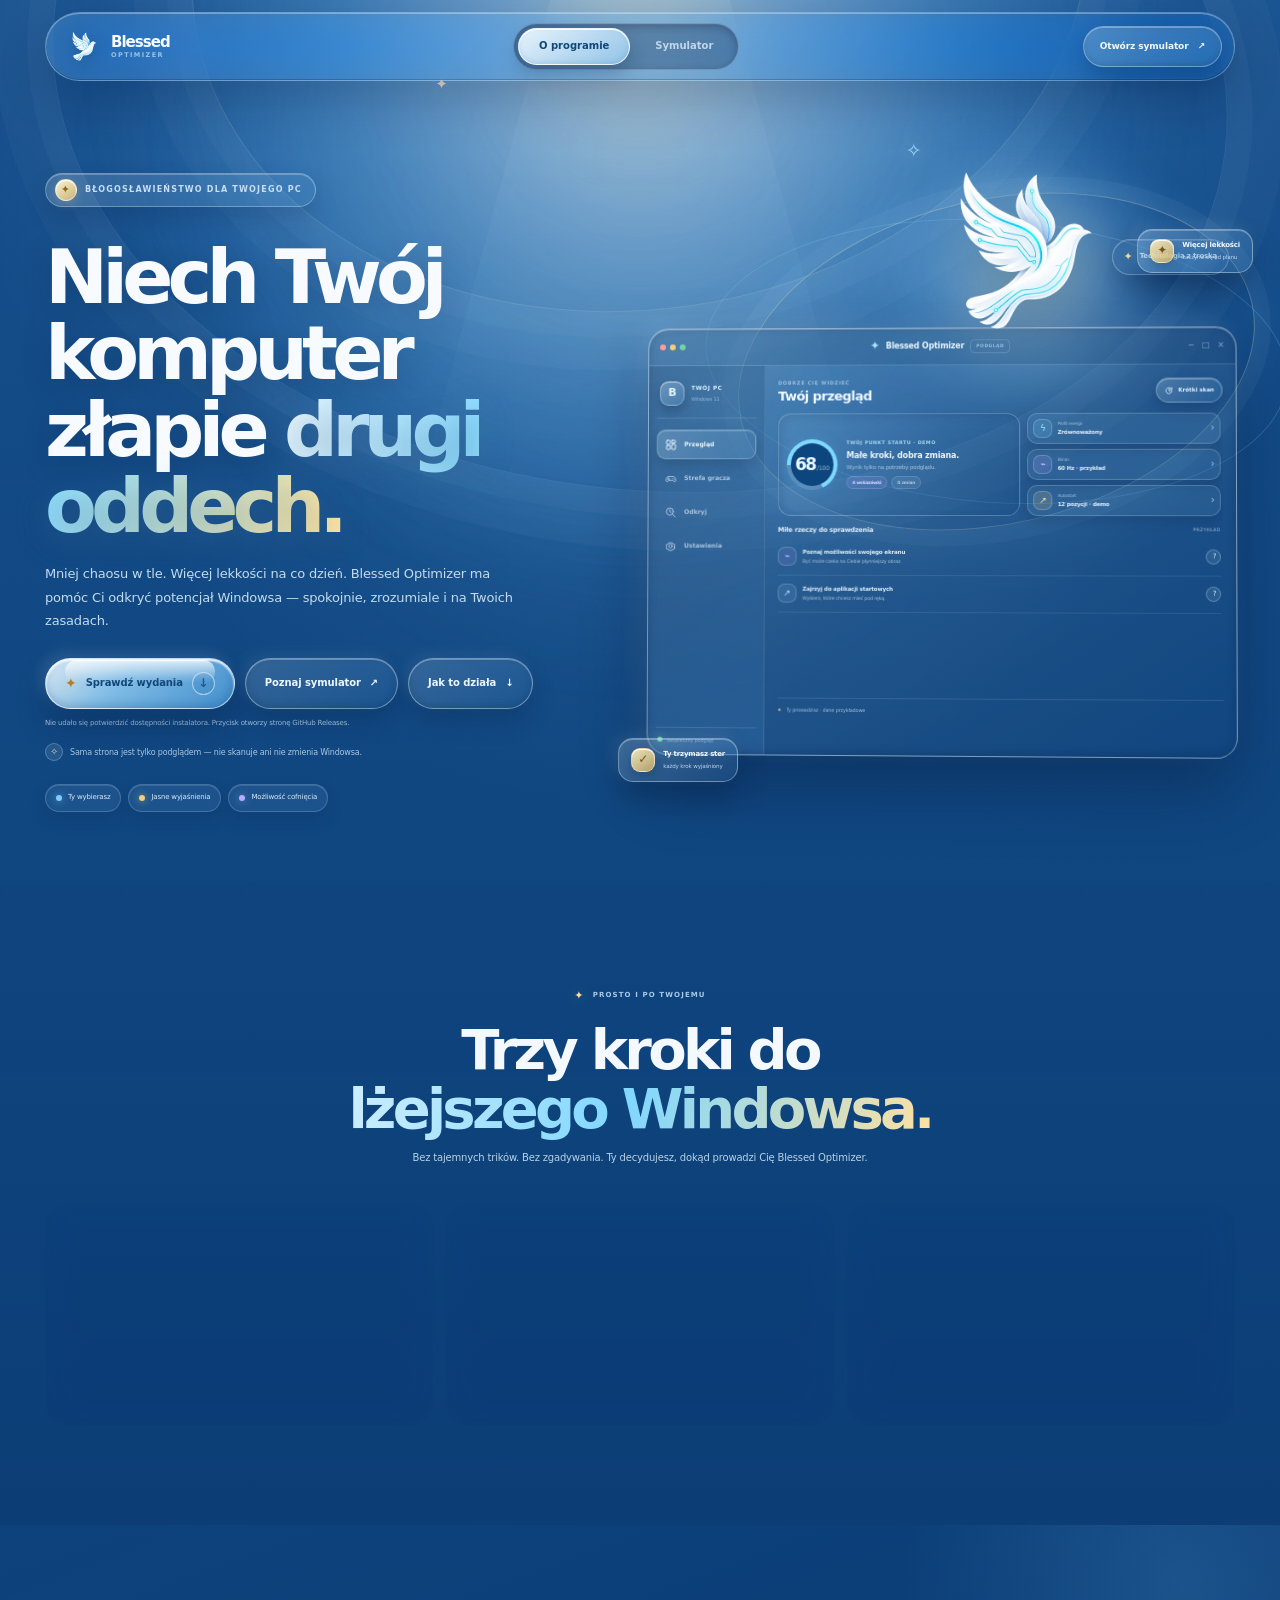
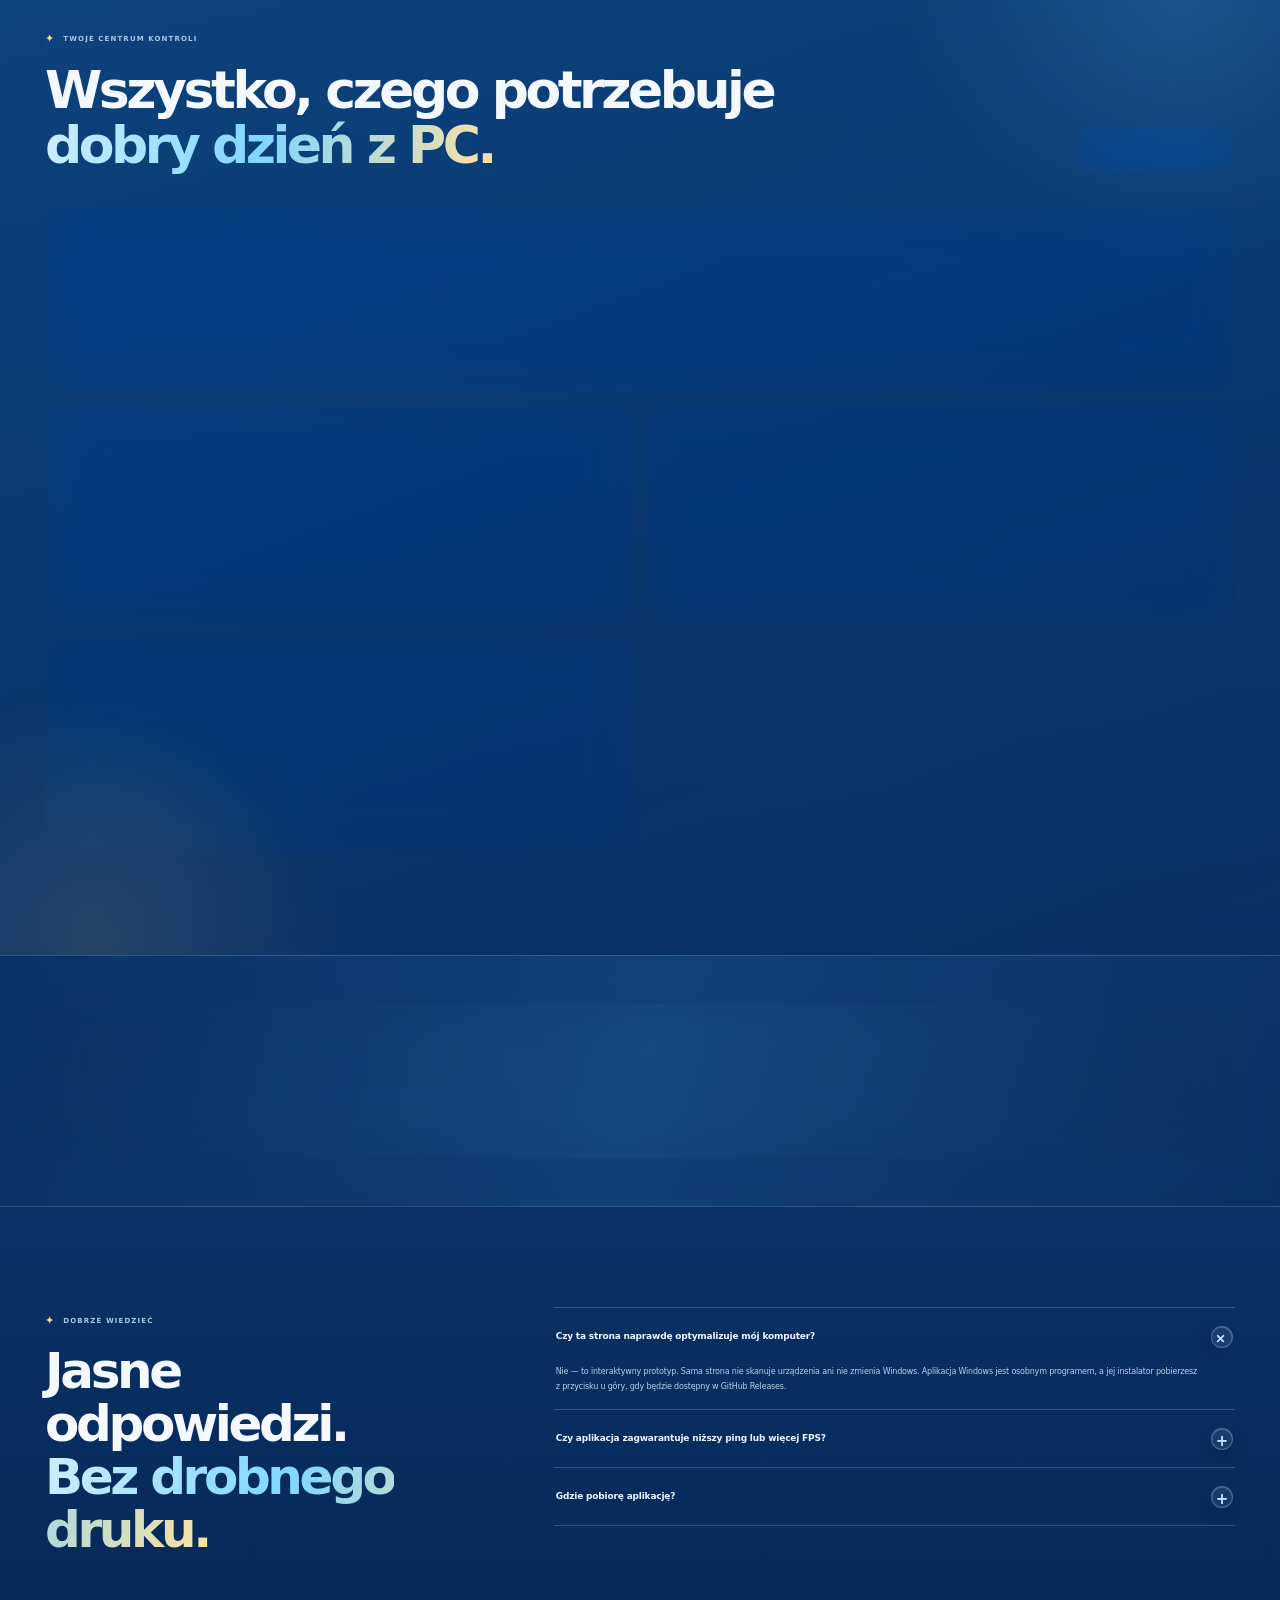
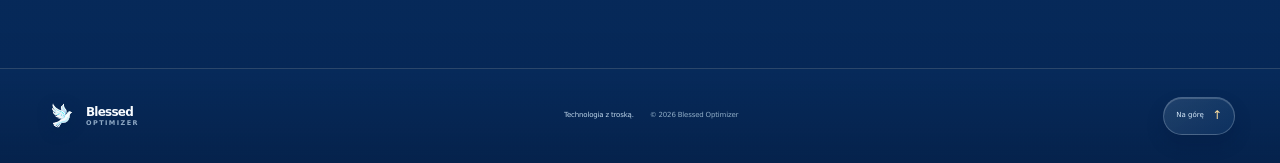
==== site/index.html @ 2bff6237 "fix: attach cursor wings directly on site and WPF Co-authored-by: arena-agent <297053741+arena-agent" ====
<!doctype html>
<html lang="pl">
<head>
  <meta charset="utf-8">
  <meta name="viewport" content="width=device-width, initial-scale=1">
  <meta name="theme-color" content="#0b3770">
  <meta name="description" content="Blessed Optimizer — przyjazny panel diagnostyczny Windows. Poznaj układ rzeczywistej aplikacji i sprawdź dostępność instalatora Windows (.exe).">
  <title>Blessed Optimizer — błogosławieństwo dla Twojego PC</title>
  <link rel="icon" type="image/png" href="assets/blessed-optimizer-logo-no-background.png">
  <link rel="stylesheet" href="styles.css?v=blessed-wings-5">
  <script src="script.js?v=blessed-wings-5" defer></script>
</head>
<body>
  <div class="blessing-light" aria-hidden="true"><span class="light-beam"></span><span class="light-ring light-ring-one"></span><span class="light-ring light-ring-two"></span><i class="light-spark spark-a">✦</i><i class="light-spark spark-b">✧</i></div>
  <a class="skip-link" href="#main">Przejdź do treści</a>

  <header class="site-header">
    <div class="header-inner wrap">
      <a class="brand" href="#program" data-open-tab="about" aria-label="Blessed Optimizer — strona główna">
        <img class="brand-logo" src="assets/blessed-optimizer-logo-no-background.png" alt="">
        <span class="brand-wordmark">Blessed <span>OPTIMIZER</span></span>
      </a>
      <div class="site-tabs" role="tablist" aria-label="Główne sekcje strony">
        <button class="site-tab is-active" id="tab-about" role="tab" type="button" aria-selected="true" aria-controls="panel-about" data-site-tab="about">O programie</button>
        <button class="site-tab" id="tab-simulator" role="tab" type="button" aria-selected="false" aria-controls="panel-simulator" data-site-tab="simulator" tabindex="-1">Symulator</button>
      </div>
      <button class="button button-top" type="button" data-open-tab="simulator">Otwórz symulator <span aria-hidden="true">↗</span></button>
    </div>
  </header>

  <main id="main">
    <section class="tab-panel about-panel is-active" id="panel-about" role="tabpanel" aria-labelledby="tab-about" tabindex="0">
      <section class="hero" id="program">
        <div class="hero-bloom" aria-hidden="true"></div>
        <div class="wrap hero-layout">
          <div class="hero-copy reveal">
            <p class="eyebrow"><span>✦</span> Błogosławieństwo dla Twojego PC</p>
            <h1>Niech Twój komputer<br>złapie <em>drugi oddech.</em></h1>
            <p class="hero-lede">Mniej chaosu w tle. Więcej lekkości na co dzień. Blessed Optimizer ma pomóc Ci odkryć potencjał Windowsa — spokojnie, zrozumiale i na Twoich zasadach.</p>
            <div class="hero-actions">
              <a class="button button-primary download-cta" id="download-cta" href="https://github.com/rejson59/Blessed-Optimizer/releases" aria-describedby="download-note"><span class="button-star" aria-hidden="true">✦</span> <span id="download-label">Sprawdź wydania</span> <span class="button-arrow" aria-hidden="true">↓</span></a>
              <button class="button button-glass simulator-cta" type="button" data-open-tab="simulator">Poznaj symulator <span aria-hidden="true">↗</span></button>
              <button class="button button-glass mobile-invite" type="button" id="share-link"><span aria-hidden="true">↗</span> Otwórz podgląd na komputerze</button>
              <a class="button button-glass how-cta" href="#jak-dziala">Jak to działa <span aria-hidden="true">↓</span></a>
            </div>
            <p class="download-note" id="download-note" role="status" aria-live="polite">Jeśli wydanie jest opublikowane, przycisk pobierze instalator. W przeciwnym razie otworzy stronę GitHub Releases.</p>
            <p class="hero-note"><span class="note-lock" aria-hidden="true">✧</span> Sama strona jest tylko podglądem — nie skanuje ani nie zmienia Windowsa.</p>
            <div class="hero-promises">
              <span><i class="promise-dot dot-blue"></i> Ty wybierasz</span>
              <span><i class="promise-dot dot-gold"></i> Jasne wyjaśnienia</span>
              <span><i class="promise-dot dot-lilac"></i> Możliwość cofnięcia</span>
            </div>
          </div>

          <div class="hero-visual reveal reveal-delay">
            <div class="halo-orbit" aria-hidden="true"></div>
            <div class="dove-glow" aria-hidden="true"></div>
            <img class="hero-dove" src="assets/blessed-optimizer-logo-no-background.png" alt="Gołąb — logo Blessed Optimizer">
            <span class="dove-caption"><i>✦</i> Technologia z troską</span>
            <div class="app-window glass-panel">
              <div class="window-bar"><div class="window-dots" aria-hidden="true"><i></i><i></i><i></i></div><div class="window-brand"><span>✦</span> Blessed Optimizer <small>PODGLĄD</small></div><div class="window-controls" aria-hidden="true">−　□　×</div></div>
              <div class="app-layout">
                <aside class="app-sidebar">
                  <div class="device-chip"><span class="device-avatar">B</span><span><strong>TWÓJ PC</strong><small>Windows 11</small></span></div>
                  <nav class="app-nav" aria-label="Zakładki przykładowej aplikacji">
                    <button type="button" class="app-nav-button is-active" data-app-view="overview" aria-current="page"><svg viewBox="0 0 20 20" aria-hidden="true"><rect x="3" y="3" width="6" height="6" rx="1.5"/><rect x="11" y="3" width="6" height="4" rx="1.2"/><rect x="11" y="9" width="6" height="8" rx="1.5"/><rect x="3" y="11" width="6" height="6" rx="1.5"/></svg><span>Przegląd</span></button>
                    <button type="button" class="app-nav-button" data-app-view="gaming"><svg viewBox="0 0 20 20" aria-hidden="true"><path d="M6.1 7h7.8a3 3 0 0 1 2.8 2l1 3.1a2 2 0 0 1-3.2 2.1l-2-1.5h-5l-2 1.5a2 2 0 0 1-3.2-2.1l1-3.1a3 3 0 0 1 2.8-2Z"/><path d="M6.5 9.2v3M5 10.7h3M13.4 10h.1M15.1 11.7h.1"/></svg><span>Strefa gracza</span></button>
                    <button type="button" class="app-nav-button" data-app-view="diagnostics"><svg viewBox="0 0 20 20" aria-hidden="true"><circle cx="8.8" cy="8.8" r="5.5"/><path d="m13 13 4 4M8.8 6v3l2 1"/></svg><span>Odkryj</span></button>
                    <button type="button" class="app-nav-button" data-app-view="settings"><svg viewBox="0 0 20 20" aria-hidden="true"><circle cx="10" cy="10" r="2.6"/><path d="m16 11.6 1 .8-1.5 2.6-1.2-.5a6 6 0 0 1-1.4.8l-.2 1.3H7.3l-.2-1.3a6 6 0 0 1-1.4-.8l-1.2.5L3 12.4l1-.8a6 6 0 0 1 0-1.6l-1-.8 1.5-2.6 1.2.5a6 6 0 0 1 1.4-.8l.2-1.3h5.4l.2 1.3a6 6 0 0 1 1.4.8l1.2-.5 1.5 2.6-1 .8a6 6 0 0 1 0 1.6Z"/></svg><span>Ustawienia</span></button>
                  </nav>
                  <div class="sidebar-demo"><i></i> bezpieczny podgląd</div>
                </aside>
                <div class="app-main">
                  <div class="app-pagebar"><div><p class="app-kicker">DOBRZE CIĘ WIDZIEĆ</p><h2 id="app-view-title">Twój przegląd</h2></div><button class="app-scan-button" type="button" id="audit-button"><svg viewBox="0 0 20 20" aria-hidden="true"><path d="M16 10a6 6 0 1 1-1.8-4.3M16 4v4h-4"/><path d="M10 6.5v3.7l2.2 1.2"/></svg><span>Krótki skan</span></button></div>
                  <p class="scan-feedback" id="scan-feedback" role="status" aria-live="polite"></p>
                  <div class="app-panel" id="app-panel" aria-live="polite"><noscript><p>Włącz JavaScript, by przetestować zakładki podglądu.</p></noscript></div>
                  <div class="app-footnote"><span>✦</span> Ty prowadzisz · dane przykładowe</div>
                </div>
              </div>
            </div>
            <div class="float-chip float-chip-top"><span>✦</span><span><strong>Więcej lekkości</strong><small>zaczyna się od planu</small></span></div>
            <div class="float-chip float-chip-bottom"><span class="float-check">✓</span><span><strong>Ty trzymasz ster</strong><small>każdy krok wyjaśniony</small></span></div>
          </div>
        </div>
      </section>

      <section class="how-section section-space" id="jak-dziala">
        <div class="wrap">
          <div class="section-title reveal"><span class="section-kicker"><i>✦</i> PROSTO I PO TWOJEMU</span><h2>Trzy kroki do<br><span>lżejszego Windowsa.</span></h2><p>Bez tajemnych trików. Bez zgadywania. Ty decydujesz, dokąd prowadzi Cię Blessed Optimizer.</p></div>
          <div class="how-grid">
            <article class="how-card reveal"><span class="how-num">01</span><span class="how-icon icon-blue">⌕</span><h3>Poznaj swój PC</h3><p>Przyjazny przegląd pokaże, co warto sprawdzić — bez straszenia i żargonu.</p></article>
            <article class="how-card reveal reveal-delay-short"><span class="how-num">02</span><span class="how-icon icon-gold">✧</span><h3>Wybierz swój rytm</h3><p>Dopasuj ustawienia do gry, pracy albo dłuższego dnia poza domem.</p></article>
            <article class="how-card reveal reveal-delay-medium"><span class="how-num">03</span><span class="how-icon icon-lilac">↶</span><h3>Sprawdź i cofnij</h3><p>Rzeczywisty efekt ma być pokazany jasno, a droga powrotu zawsze widoczna.</p></article>
          </div>
        </div>
      </section>

      <section class="features-section section-space" id="funkcje">
        <div class="wrap">
          <div class="feature-header reveal"><div><span class="section-kicker"><i>✦</i> TWOJE CENTRUM KONTROLI</span><h2>Wszystko, czego potrzebuje<br><span>dobry dzień z PC.</span></h2></div><button class="button button-glass" type="button" data-open-tab="simulator">Przetestuj podgląd <span aria-hidden="true">↗</span></button></div>
          <div class="feature-grid">
            <article class="feature-card feature-card-game reveal"><span class="feature-icon icon-blue"><svg viewBox="0 0 24 24"><path d="M7.2 8h9.6a3.3 3.3 0 0 1 3.1 2.2l1.2 3.5a2.2 2.2 0 0 1-3.5 2.3l-2.2-1.7H8.6l-2.2 1.7a2.2 2.2 0 0 1-3.5-2.3l1.2-3.5A3.3 3.3 0 0 1 7.2 8Z"/><path d="M7.5 10v4M5.5 12h4M15.2 11.2h.1M17.2 13.2h.1"/></svg></span><span class="feature-tag">01 · STREFA GRACZA</span><h3>Gotowy na kolejny level?</h3><p>Profile do gier i jasny podgląd tego, co może się zmienić.</p><div class="game-pills"><span>Tryb gry</span><span>Autostart</span><span>Wydajność</span></div></article>
            <article class="feature-card reveal reveal-delay-short"><span class="feature-icon icon-gold"><svg viewBox="0 0 24 24"><circle cx="10.8" cy="10.8" r="7"/><path d="m16 16 4 4M10.8 7v4l2.4 1.2"/></svg></span><span class="feature-tag">02 · INTELIGENTNE PODPOWIEDZI</span><h3>Odkrywaj ukryte możliwości</h3><p>Odświeżanie ekranu, autostart i profil energii — wytłumaczone normalnym językiem.</p></article>
            <article class="feature-card reveal"><span class="feature-icon icon-lilac"><svg viewBox="0 0 24 24"><path d="M4 18V8M10 18V5M16 18v-7M22 18H2"/><path d="m4 6 5-3 5 5 6-5"/></svg></span><span class="feature-tag">03 · PRZED / PO</span><h3>Wynik, który ma znaczenie</h3><p>Rzetelne porównanie tam, gdzie da się coś zmierzyć. Bez obietnic „+300% FPS”.</p></article>
            <article class="feature-card reveal reveal-delay-short"><span class="feature-icon icon-peach"><svg viewBox="0 0 24 24"><path d="M4 8V3m0 5h5M5.3 7.2A8 8 0 1 1 4 12"/><path d="M12 7v5l3.2 1.8"/></svg></span><span class="feature-tag">04 · BEZPIECZEŃSTWO</span><h3>Spokój w pakiecie</h3><p>Przed ważną zmianą: plan, wyjaśnienie i możliwość powrotu do poprzedniego stanu.</p></article>
          </div>
        </div>
      </section>

      <section class="safety-strip" id="bezpieczenstwo"><div class="wrap safety-strip-inner reveal"><span class="safety-symbol">✦</span><div><span class="section-kicker">BEZ CICHYCH ZMIAN</span><h2>Optymalizacja ma dawać ulgę,<br><span>nie niepokój.</span></h2><p>To Ty zatwierdzasz ważne działania. Ochrona Windows i aktualizacje zostają na swoim miejscu.</p></div><button class="button button-glass" type="button" data-open-tab="simulator">Sprawdź symulator <span aria-hidden="true">↗</span></button></div></section>

      <section class="faq-section section-space" id="pytania"><div class="wrap faq-wrap"><div class="section-title reveal"><span class="section-kicker"><i>✦</i> DOBRZE WIEDZIEĆ</span><h2>Jasne odpowiedzi.<br><span>Bez drobnego druku.</span></h2></div><div class="faq-list reveal reveal-delay"><details class="faq-item" open><summary>Czy ta strona naprawdę optymalizuje mój komputer?<span>+</span></summary><p>Nie — to interaktywny prototyp. Sama strona nie skanuje urządzenia ani nie zmienia Windows. Aplikacja Windows jest osobnym programem, a jej instalator pobierzesz z przycisku u góry, gdy będzie dostępny w GitHub Releases.</p></details><details class="faq-item"><summary>Czy aplikacja zagwarantuje niższy ping lub więcej FPS?<span>+</span></summary><p>Nie da się obiecać tego każdemu. Ping zależy m.in. od sieci i serwera, a liczba klatek od komputera, gry i ustawień. Aplikacja nie mierzy FPS; test ping uruchamiasz osobno, na własne żądanie.</p></details><details class="faq-item"><summary>Gdzie pobiorę aplikację?<span>+</span></summary><p>Użyj przycisku u góry strony. Jeśli najnowsze wydanie GitHub zawiera instalator, przycisk pobierze plik .exe; w przeciwnym razie otworzy listę wydań zamiast prowadzić do niedziałającego linku.</p></details></div></div></section>
    </section>

    <section class="tab-panel simulator-panel" id="panel-simulator" role="tabpanel" aria-labelledby="tab-simulator" tabindex="0" hidden>
      <div class="simulator-hero">
        <div class="wrap simulator-hero-inner">
          <div class="simulator-copy reveal"><span class="section-kicker"><i>✦</i> BLESSED JEST OBOK</span><h1>Cześć, jestem<br><span>Blessed.</span></h1><p>Twój wierny pomocnik zza światów. Poprowadzę Cię prosto przez każdą kategorię, pokażę możliwości i wyjaśnię każdy wybór. W tym podglądzie niczego nie skanuję ani nie zmieniam.</p><div class="simulator-tags"><span><i>✓</i> Bez instalacji</span><span><i>✓</i> Ty decydujesz</span><span><i>✓</i> Zawsze możesz cofnąć</span></div></div>
          <figure class="simulator-logo-card reveal reveal-delay"><img src="assets/blessed-optimizer-logo.png" alt="Logo Blessed Optimizer — biały gołąb z błękitnymi detalami na jasnym tle"><figcaption>TECHNOLOGIA Z TROSKĄ <span>✦</span></figcaption></figure>
        </div>
      </div>
      <section class="program-preview-section" aria-labelledby="program-preview-heading">
        <div class="wrap">
          <div class="program-preview-heading reveal">
            <div><span class="section-kicker"><i>✦</i> BLESSED OPTIMIZER · v1.0.2</span><h2 id="program-preview-heading">Zajrzyj do aplikacji,<br><span>zanim zaczniesz z niej korzystać.</span></h2><p>Podgląd pokazuje cztery główne kategorie aplikacji Windows oraz dodatkowe narzędzia: Procesy, Autostart i Zasilanie. Rzeczywiste dane zobaczysz w pobranym programie.</p></div>
            <span class="concept-badge"><i></i> PODGLĄD INTERFEJSU · DANE DEMO</span>
          </div>
          <div class="program-window glass-panel reveal" role="region" aria-label="Interaktywny podgląd układu aplikacji Blessed Optimizer">
            <div class="program-titlebar">
              <div class="program-title-brand"><img src="assets/blessed-optimizer-logo-no-background.png" alt=""><span><strong>Blessed Optimizer</strong><small>Aplikacja Windows · v1.0.2</small></span></div>
              <span class="program-window-status"><i></i> UKŁAD APLIKACJI · DANE DEMO</span>
              <div class="program-window-controls" aria-hidden="true"><i>−</i><i>□</i><i>×</i></div>
            </div>
            <div class="program-window-layout">
              <nav class="program-nav" role="tablist" aria-label="Kategorie aplikacji Blessed">
                <span class="program-nav-group-label" aria-hidden="true">GŁÓWNE</span>
                <button class="program-nav-button is-active" id="category-gaming" role="tab" aria-selected="true" aria-controls="program-view-content" type="button" data-program-view="gaming"><svg viewBox="0 0 20 20" aria-hidden="true"><path d="M6.1 7h7.8a3 3 0 0 1 2.8 2l1 3.1a2 2 0 0 1-3.2 2.1l-2-1.5h-5l-2 1.5a2 2 0 0 1-3.2-2.1l1-3.1a3 3 0 0 1 2.8-2Z"/><path d="M6.5 9.2v3M5 10.7h3M13.4 10h.1M15.1 11.7h.1"/></svg>Strefa gracza</button>
                <button class="program-nav-button" id="category-connections" role="tab" aria-selected="false" aria-controls="program-view-content" tabindex="-1" type="button" data-program-view="connections"><svg viewBox="0 0 20 20" aria-hidden="true"><path d="M2 7.5a12 12 0 0 1 16 0M5 10.5a7.5 7.5 0 0 1 10 0M8 13.5a3 3 0 0 1 4 0M10 16h.01"/></svg>Połączenia</button>
                <button class="program-nav-button" id="category-proposals" role="tab" aria-selected="false" aria-controls="program-view-content" tabindex="-1" type="button" data-program-view="proposals"><svg viewBox="0 0 20 20" aria-hidden="true"><path d="m10 2 1.6 5.4L17 9l-5.4 1.6L10 16l-1.6-5.4L3 9l5.4-1.6L10 2Z"/><path d="m16 13 .8 2.2L19 16l-2.2.8L16 19l-.8-2.2L13 16l2.2-.8L16 13Z"/></svg>Propozycje</button>
                <button class="program-nav-button" id="category-personalization" role="tab" aria-selected="false" aria-controls="program-view-content" tabindex="-1" type="button" data-program-view="personalization"><svg viewBox="0 0 20 20" aria-hidden="true"><path d="M4 4h12v12H4z"/><path d="M7 7h6M7 10h4M7 13h6"/></svg>Personalizacja Windows</button>
                <span class="program-nav-divider" aria-hidden="true"></span>
                <span class="program-nav-group-label" aria-hidden="true">DODATKOWE</span>
                <button class="program-nav-button program-nav-tool" id="category-processes" role="tab" aria-selected="false" aria-controls="program-view-content" tabindex="-1" type="button" data-program-view="processes"><svg viewBox="0 0 20 20" aria-hidden="true"><path d="M4 3h12v14H4zM7 6h6M7 9h6M7 12h4"/></svg>Procesy</button>
                <button class="program-nav-button program-nav-tool" id="category-startup" role="tab" aria-selected="false" aria-controls="program-view-content" tabindex="-1" type="button" data-program-view="startup"><svg viewBox="0 0 20 20" aria-hidden="true"><path d="M16.2 8A6.5 6.5 0 1 0 17 11M16 3v5h-5M10 6v5l3 2"/></svg>Autostart</button>
                <button class="program-nav-button program-nav-tool" id="category-power" role="tab" aria-selected="false" aria-controls="program-view-content" tabindex="-1" type="button" data-program-view="power"><svg viewBox="0 0 20 20" aria-hidden="true"><path d="m11.5 1-8 10h5l-1 8 9-11h-5l.5-7Z"/></svg>Zasilanie</button>
              </nav>
              <div class="program-workspace">
                <div class="program-toolbar"><div><span class="program-kicker">TWÓJ PANEL · DANE DEMONSTRACYJNE</span><h3 id="program-view-title">Strefa gracza</h3></div><span class="program-online-pill"><i></i> Blessed jest gotowy</span></div>
                <div class="program-blessed-guide"><div class="program-blessed-avatar"><img src="assets/blessed-optimizer-logo-no-background.png" alt=""><span>✦</span></div><div class="program-blessed-copy"><div><strong>Blessed</strong><small>Twój wierny pomocnik zza światów</small></div><p id="program-blessed-message">Polepszę działanie Twojego komputera — krok po kroku i tylko za Twoją zgodą. Zaczniemy od tego, co ma znaczenie podczas gry.</p></div><span class="blessed-guide-pill">Ty decydujesz</span></div>
                <div class="program-crumb"><span>WYBRANA KATEGORIA</span><i>›</i><span id="program-crumb-title">STREFA GRACZA</span><span class="program-data-pill">PODGLĄD · DANE DEMO</span></div>
                <div class="program-view-content" id="program-view-content" role="tabpanel" aria-labelledby="category-gaming" aria-live="polite"></div>
                <div class="program-next-categories"><span class="program-next-label">POMYSŁY NA KOLEJNE AKTUALIZACJE</span><div><span class="future-category-pill">Prywatność</span><span class="future-category-pill">Kopie zapasowe</span><span class="future-category-pill">Konserwacja</span><span class="future-category-pill">Bezpieczeństwo</span></div></div>
              </div>
            </div>
          </div>
          <p class="program-window-caption"><span>✧</span> Układ aplikacji odpowiada wersji Windows; Procesy, Autostart i Zasilanie są w grupie dodatkowych narzędzi. Przełączniki i liczby tutaj są demonstracyjne — rzeczywiste dane odczytuje zainstalowany program.</p>
        </div>
      </section>
      <section class="simulator-section section-space" id="symulator">
        <div class="wrap">
          <div class="demo-note reveal"><span class="demo-note-icon">✧</span><p><strong>To tylko symulator.</strong> Liczby są przykładowe — ta strona nie czyta Twojego komputera, nie mierzy pingu ani nie zmienia ustawień systemowych.</p><span class="demo-tag">DANE DEMO</span></div>
          <div class="simulator-card glass-panel reveal">
            <div class="sim-controls"><div class="sim-heading"><span class="step-kicker">KROK 1 · KATEGORIA</span><h2>Wybierz, co Cię interesuje.</h2><p>Każda kategoria to wyłącznie bezpieczny podgląd.</p></div><div class="scenario-list" role="radiogroup" aria-label="Kategorie symulatora">
              <button class="scenario-option is-selected" type="button" role="radio" aria-checked="true" data-scenario="gaming"><span class="scenario-icon scenario-blue"><svg viewBox="0 0 24 24" aria-hidden="true"><path d="M7.2 8h9.6a3.3 3.3 0 0 1 3.1 2.2l1.2 3.5a2.2 2.2 0 0 1-3.5 2.3l-2.2-1.7H8.6l-2.2 1.7a2.2 2.2 0 0 1-3.5-2.3l1.2-3.5A3.3 3.3 0 0 1 7.2 8Z"/><path d="M7.5 10v4M5.5 12h4M15.2 11.2h.1M17.2 13.2h.1"/></svg></span><span class="scenario-copy"><strong>Strefa gracza</strong><small>Tryb czuwania i gra</small></span><span class="scenario-radio"></span></button>
              <button class="scenario-option" type="button" role="radio" aria-checked="false" data-scenario="connections"><span class="scenario-icon scenario-gold"><svg viewBox="0 0 24 24" aria-hidden="true"><path d="M2 8a15 15 0 0 1 20 0M5 11a10.5 10.5 0 0 1 14 0m-11 3a6 6 0 0 1 8 0m-5 4h.01"/></svg></span><span class="scenario-copy"><strong>Połączenia</strong><small>Wi-Fi, Ethernet, Bluetooth</small></span><span class="scenario-radio"></span></button>
              <button class="scenario-option" type="button" role="radio" aria-checked="false" data-scenario="proposals"><span class="scenario-icon scenario-lilac"><svg viewBox="0 0 24 24" aria-hidden="true"><path d="m12 2 2 7 7 3-7 2-2 7-2-7-7-2 7-3 2-7Z"/></svg></span><span class="scenario-copy"><strong>Propozycje</strong><small>Pomysły od Blessed</small></span><span class="scenario-radio"></span></button>
              <button class="scenario-option" type="button" role="radio" aria-checked="false" data-scenario="personalization"><span class="scenario-icon scenario-blue"><svg viewBox="0 0 24 24" aria-hidden="true"><path d="M4 4h16v16H4z"/><path d="M8 8h8M8 12h5M8 16h8"/></svg></span><span class="scenario-copy"><strong>Personalizacja Windows</strong><small>Motyw i kolor akcentu</small></span><span class="scenario-radio"></span></button>
            </div><div class="nerd-card"><span class="nerd-bubble">?</span><div><strong>Prosto dla każdego, ciekawie dla nerdów.</strong><p>Każda wskazówka ma prosty opis i techniczne rozwinięcie.</p><details><summary>Zobacz, jak to wyjaśnimy</summary><p>Przyszła aplikacja pokaże źródło ustawienia, zakres zmiany i sposób cofnięcia. Ta strona niczego nie zapisuje.</p></details></div></div></div>
            <div class="sim-results-panel"><div class="sim-results-heading"><div><span class="step-kicker">KROK 2 · ODKRYJ</span><h2 id="simulation-title">Strefa gracza</h2></div><span class="simulation-state" id="simulation-state"><i></i> Gotowe</span></div><div class="results-list" id="simulation-results" aria-live="polite" aria-atomic="true"></div><div class="result-assurance"><span><svg viewBox="0 0 20 20" aria-hidden="true"><path d="M10 2.5 16.5 5v4.4c0 3.6-2.5 6.4-6.5 7.8-4-1.4-6.5-4.2-6.5-7.8V5L10 2.5Z"/><path d="m7.2 9.8 1.8 1.8 3.8-4"/></svg> Żadnych zmian na Twoim PC</span><span>Wynik wyłącznie poglądowy</span></div><div class="sim-actions"><button class="button button-primary sim-run-button" id="run-simulation" type="button"><svg viewBox="0 0 20 20" aria-hidden="true"><path d="m7.5 4.5 8 5.5-8 5.5v-11Z" fill="currentColor" stroke="none"/></svg> Pokaż przykład</button><button class="button button-undo" id="undo-simulation" type="button" disabled><svg viewBox="0 0 20 20" aria-hidden="true"><path d="M4 8V3.5M4 8h4.5M4.7 7A6.5 6.5 0 1 1 4 11"/></svg> Cofnij podgląd</button></div><p class="simulation-feedback" id="simulation-feedback" role="status" aria-live="polite">Wybierz kategorię, aby zobaczyć przykładowy raport.</p></div>
          </div>
          <p class="sim-caption"><span>✦</span> Każdy komputer jest inny. Dobry raport pokaże Twój prawdziwy wynik — również wtedy, gdy nic się nie poprawiło.</p>
        </div>
      </section>
    </section>
  </main>

  <footer class="site-footer"><div class="wrap footer-inner"><a class="brand footer-brand" href="#program" data-open-tab="about"><img class="brand-logo" src="assets/blessed-optimizer-logo-no-background.png" alt=""><span class="brand-wordmark">Blessed <span>OPTIMIZER</span></span></a><p>Technologia z troską. <span>© <span id="current-year">2026</span> Blessed Optimizer</span></p><button class="back-to-top" type="button" data-open-tab="about">Na górę <span>↑</span></button></div></footer>
  <div class="toast" id="site-toast" role="status" aria-live="polite"></div>

  <template id="panel-overview"><div class="overview-grid"><article class="overview-score-card"><div class="score-ring" role="img" aria-label="Przykładowy wynik: 68 na 100"><div><strong>68</strong><small>/100</small></div></div><div class="score-copy"><span class="mini-label">TWÓJ PUNKT STARTU · DEMO</span><h3>Małe kroki, dobra zmiana.</h3><p>Wynik tylko na potrzeby podglądu.</p><div class="score-badges"><span class="badge badge-violet">4 wskazówki</span><span class="badge badge-dim">0 zmian</span></div></div></article><div class="overview-stat-stack"><div class="overview-stat"><span class="overview-stat-icon mint">ϟ</span><span><small>Profil energii</small><strong>Zrównoważony</strong></span><span class="stat-chevron">›</span></div><div class="overview-stat"><span class="overview-stat-icon violet">⌁</span><span><small>Ekran</small><strong>60 Hz · przykład</strong></span><span class="stat-chevron">›</span></div><div class="overview-stat"><span class="overview-stat-icon amber">↗</span><span><small>Autostart</small><strong>12 pozycji · demo</strong></span><span class="stat-chevron">›</span></div></div></div><section class="overview-suggestions"><div class="app-section-title"><h3>Miłe rzeczy do sprawdzenia</h3><span>PRZYKŁAD</span></div><div class="suggestion-row"><span class="suggestion-symbol symbol-violet">⌁</span><span><strong>Poznaj możliwości swojego ekranu</strong><small>Być może czeka na Ciebie płynniejszy obraz.</small></span><button type="button" class="mini-more" aria-label="Więcej o ekranie" data-toast="To tylko wskazówka demo. Ustawienie sprawdzisz w opcjach ekranu Windows.">?</button></div><div class="suggestion-row"><span class="suggestion-symbol symbol-mint">↗</span><span><strong>Zajrzyj do aplikacji startowych</strong><small>Wybierz, które chcesz mieć pod ręką.</small></span><button type="button" class="mini-more" aria-label="Więcej o autostarcie" data-toast="To tylko przykład. Makieta nie widzi aplikacji na Twoim komputerze.">?</button></div></section></template>
  <template id="panel-gaming"><div class="app-view-intro"><span class="mini-label">STREFA GRACZA · PODGLĄD</span><h3>Wskocz do gry po swojemu.</h3><p>Najpierw zobacz opcje. W tym demo każdy przełącznik jest bezpieczny i lokalny.</p></div><div class="app-setting-list"><article class="app-setting-row"><div class="setting-symbol symbol-mint">⌘</div><div class="setting-copy"><div class="setting-titleline"><strong>Tryb gry</strong><span class="setting-state-text">Włączony w demo</span></div><p>Opcja Windows związana z rozgrywką.</p><details class="setting-help"><summary><span>?</span> Wyjaśnij</summary><div class="help-content"><p>Może wpływać na obsługę gry przez Windows. Efekt zależy od komputera.</p><details><summary>Dla nerdów</summary><p>Finalna aplikacja pokaże źródło i zakres zmiany. To demo niczego nie odczytuje.</p></details></div></details></div><button class="mock-switch is-on" type="button" role="switch" aria-checked="true" aria-label="Tryb gry w podglądzie"><span></span></button></article><article class="app-setting-row"><div class="setting-symbol symbol-violet">◉</div><div class="setting-copy"><div class="setting-titleline"><strong>Launchery w autostarcie</strong><span class="setting-state-text">Do sprawdzenia</span></div><p>Wybierz, co chcesz uruchamiać z systemem.</p><details class="setting-help"><summary><span>?</span> Wyjaśnij</summary><div class="help-content"><p>Zdecyduj, które launchery są Ci potrzebne od razu.</p><details><summary>Dla nerdów</summary><p>Wersja Windows pokaże nazwę wpisu i skutek wyłączenia.</p></details></div></details></div><button class="mock-switch" type="button" role="switch" aria-checked="false" aria-label="Launchery w autostarcie"><span></span></button></article><article class="app-setting-row"><div class="setting-symbol symbol-amber">ϟ</div><div class="setting-copy"><div class="setting-titleline"><strong>Profil energii</strong><span class="setting-state-text">Zrównoważony</span></div><p>Dopasuj wydajność do swojego rytmu.</p><details class="setting-help"><summary><span>?</span> Wyjaśnij</summary><div class="help-content"><p>Wyższa wydajność może zwiększyć zużycie energii i temperaturę.</p><details><summary>Dla nerdów</summary><p>Dostępne opcje zależą od sprzętu oraz wersji Windows.</p></details></div></details></div><button class="mock-switch" type="button" role="switch" aria-checked="false" aria-label="Profil energii"><span></span></button></article></div></template>
  <template id="panel-diagnostics"><div class="app-view-intro"><span class="mini-label">ODKRYWANIE · PODGLĄD</span><h3>Każdy PC ma swoją historię.</h3><p>Oto kilka przyjaznych podpowiedzi, które mogłyby pomóc ją poznać.</p></div><div class="diagnostic-list"><article class="diagnostic-row"><span class="diag-status status-review">✧</span><span><strong>Możliwości Twojego ekranu</strong><small>Sprawdź obsługiwaną częstotliwość.</small></span><span class="diag-pill">WARTO ZERKNĄĆ</span></article><article class="diagnostic-row"><span class="diag-status status-check">✓</span><span><strong>Profil energii</strong><small>Znajdź balans mocy i czasu pracy na baterii.</small></span><span class="diag-pill">POZNAJ</span></article><article class="diagnostic-row"><span class="diag-status status-review">✧</span><span><strong>Aplikacje uruchamiane z systemem</strong><small>Zdecyduj, które mogą poczekać.</small></span><span class="diag-pill">WARTO ZERKNĄĆ</span></article><div class="diagnostic-disclaimer"><span>✦</span> Przykładowe wskazówki — prawdziwy audyt wymaga programu Windows.</div></div></template>
  <template id="panel-settings"><div class="app-view-intro"><span class="mini-label">TWOJE USTAWIENIA · PODGLĄD</span><h3>Spokojnie. To Ty prowadzisz.</h3><p>Tak mogłyby wyglądać ważne preferencje przyszłej aplikacji.</p></div><div class="preference-list"><div class="preference-row"><span class="pref-symbol pref-green">◇</span><span><strong>Pytaj przed zmianą</strong><small>Przejrzystość na każdym kroku</small></span><span class="pref-enabled">ZAWSZE</span></div><div class="preference-row"><span class="pref-symbol pref-purple">↶</span><span><strong>Pokaż sposób cofnięcia</strong><small>Najpierw droga powrotu</small></span><span class="pref-enabled">WŁ.</span></div><div class="preference-row"><span class="pref-symbol pref-amber">✧</span><span><strong>Poziom wyjaśnień</strong><small>Prosto dla każdego, technicznie dla chętnych</small></span><span class="pref-enabled">PEŁNY</span></div><div class="settings-note"><span>✦</span><span><strong>Troska o Twój komputer</strong><small>Ochrona Windows i aktualizacje zostają na swoim miejscu.</small></span></div></div></template>


  <template id="program-template-gaming">
    <div class="program-category-heading"><span class="program-mini-pill"><i>✦</i> STREFA GRACZA · PODGLĄD</span><h4>Razem po spokojniejszą rozgrywkę.</h4><p>Przygotuj profil, sprawdź najważniejsze sygnały i wybierz sam, co zrobić. Żadnych obietnic „zero lagów”.</p></div>
    <div class="gaming-layout">
      <article class="standby-card"><div class="standby-header"><span class="standby-symbol">ϟ</span><span><small>WIERNY POMOCNIK W GRZE</small><strong>Tryb czuwania Blessed</strong></span><span class="program-status-pill status-warm">DOSTĘPNE · CPU/RAM</span></div><p class="standby-description">Po włączeniu czuwania aplikacja lokalnie odświeża ogólne użycie procesora i pamięci co 2 sekundy. Nie mierzy FPS ani nie rozpoznaje gry.</p>
        <div class="program-setting-row standby-toggle"><span class="program-setting-copy"><strong>Włącz tryb czuwania</strong><small>Włączasz tylko podgląd tej funkcji</small><em class="program-setting-state">Wyłączone w makiecie</em></span><button class="program-switch" type="button" role="switch" aria-checked="false" aria-label="Tryb czuwania Blessed w makiecie" data-program-switch="standby"><span></span></button></div>
        <div class="monitor-pills"><span>CPU · odczyt lokalny</span><span>RAM · odczyt lokalny</span><span>Bez pomiaru FPS</span></div>
        <div class="standby-activity" id="standby-activity-card" data-state="off"><span class="standby-pulse"></span><span><strong>Podgląd czuwania</strong><small id="standby-activity-message">Włącz tryb, aby zobaczyć przykładowy monitoring.</small></span><span class="standby-activity-state" id="standby-activity-state">OCZEKUJE</span></div>
        <details class="safety-details"><summary>Jak Blessed zadba o bezpieczeństwo?</summary><p>Czuwanie pokazuje lokalne odczyty CPU i RAM tylko wtedy, gdy je włączysz. Aplikacja nie kończy procesów; procesy systemowe, sterowniki, zabezpieczenia i aktualizacje pozostają nietknięte.</p></details>
        <p class="standby-footnote"><span>✦</span> Ta strona nie monitoruje gry i nie zamyka żadnych procesów.</p>
      </article>
      <div class="gaming-metrics"><article class="gaming-metric-card"><span class="metric-orbit">⌁</span><small>FPS / PING</small><strong>Nie mierzono</strong><span>Potrzebny prawdziwy test</span></article><article class="gaming-metric-card"><span class="metric-orbit metric-gold">◌</span><small>TRYB CZUWANIA</small><strong>Tylko demo</strong><span>Bez dostępu do komputera</span></article><button class="program-inline-cta" type="button" data-preview-to-sim>Zobacz raport demo <span aria-hidden="true">↘</span></button></div>
    </div>
  </template>

  <template id="program-template-connections">
    <div class="program-category-heading"><span class="program-mini-pill"><i>✦</i> POŁĄCZENIA · PODGLĄD</span><h4>Sprawdzę, co jest nie tak.</h4><p>Najpierw test i wyjaśnienie. Dopiero potem — jeśli zechcesz — rozmowa o możliwej naprawie.</p></div>
    <div class="connection-type-pills" role="group" aria-label="Wybierz typ połączenia"><button class="connection-type-pill is-selected" type="button" aria-pressed="true" data-connection-type="wifi" data-connection-name="Wi-Fi" data-connection-description="Przykładowy widok sieci bezprzewodowej. Siła sygnału i ping nie są mierzone w tej makiecie." data-connection-state="Nie testowano · demo">Wi-Fi</button><button class="connection-type-pill" type="button" aria-pressed="false" data-connection-type="ethernet" data-connection-name="Ethernet" data-connection-description="Tu mogłyby się znaleźć stan adaptera i test połączenia przewodowego. Makieta nie zagląda do urządzeń sieciowych." data-connection-state="Nie testowano · demo">Ethernet</button><button class="connection-type-pill" type="button" aria-pressed="false" data-connection-type="bluetooth" data-connection-name="Bluetooth" data-connection-description="Przykładowy panel diagnostyczny Bluetooth — bez wykrywania ani parowania urządzeń." data-connection-state="Nie testowano · demo">Bluetooth</button></div>
    <article class="connection-check-card"><div class="connection-card-heading"><span class="connection-symbol">⌁</span><div><span class="program-card-kicker">WYBRANE POŁĄCZENIE · DEMO</span><h5 id="connection-name">Wi-Fi</h5></div><span class="program-status-pill status-warm" id="connection-state">Nie testowano · demo</span></div><p id="connection-description">Przykładowy widok sieci bezprzewodowej. Siła sygnału i ping nie są mierzone w tej makiecie.</p><div class="connection-metrics"><div><small>OPÓŹNIENIE</small><strong>Nie zmierzono</strong></div><div><small>STABILNOŚĆ</small><strong>Wymaga testu</strong></div><div><small>ADAPTER</small><strong>Nie odczytano</strong></div></div><button class="program-inline-cta connection-test-button" type="button" data-program-audit data-progress-message="Blessed układa przykładowy test połączenia…" data-success-message="Gotowe — to przykładowy raport. Nie testowaliśmy ani nie zmienialiśmy Twojej sieci." data-finish-label="Uruchom test ponownie">Sprawdź przykładowe połączenie <span aria-hidden="true">↗</span></button><p class="program-audit-feedback" id="program-audit-feedback" role="status">Bez rzeczywistego pomiaru — wynik pozostaje pusty.</p><details class="safety-details"><summary>A co z naprawą sieci?</summary><p>Reset adaptera, DNS czy ustawień TCP może odłączyć Cię od sieci. Blessed najpierw wyjaśniłby ryzyko i zaproponował punkt powrotu; nic nie zmieniałby bez Twojego potwierdzenia.</p></details></article>
  </template>

  <template id="program-template-proposals">
    <div class="program-category-heading"><span class="program-mini-pill"><i>✦</i> PROPOZYCJE BLESSED</span><h4>Małe rzeczy warte sprawdzenia.</h4><p>Nie lista nakazów — kilka pomysłów z wyjaśnieniem, możliwym zyskiem i ryzykiem.</p></div>
    <div class="proposal-list"><article class="proposal-card"><div class="proposal-icon proposal-cyan">↗</div><div class="proposal-main"><div class="proposal-title-row"><h5>Przejrzyj aplikacje uruchamiane razem z Windowsem</h5><span class="proposal-priority">ŁATWE DO SPRAWDZENIA</span></div><p>Może skrócić listę rzeczy startujących z systemem, jeśli sam wybierzesz te, których nie potrzebujesz od razu.</p><details><summary>Dlaczego to proponuję?</summary><p><strong>Prosto:</strong> mniej aplikacji na starcie może oznaczać mniej pracy w tle. <strong>Technicznie:</strong> efekt zależy od wpisów autostartu, czasu uruchamiania i sprzętu — przed/po należy zmierzyć.</p></details></div></article><article class="proposal-card"><div class="proposal-icon proposal-gold">⌁</div><div class="proposal-main"><div class="proposal-title-row"><h5>Sprawdź częstotliwość odświeżania ekranu</h5><span class="proposal-priority">JEŚLI SPRZĘT POZWALA</span></div><p>Monitor może obsługiwać płynniejszy obraz niż obecnie ustawiony — ale nie każdy ekran ma taką możliwość.</p><details><summary>Rozwiń wyjaśnienie</summary><p><strong>Prosto:</strong> więcej herców daje płynniejszy ruch. <strong>Technicznie:</strong> dostępne tryby zależą od monitora, kabla, GPU i rozdzielczości.</p></details></div></article><article class="proposal-card"><div class="proposal-icon proposal-violet">ϟ</div><div class="proposal-main"><div class="proposal-title-row"><h5>Dopasuj profil energii do swojego dnia</h5><span class="proposal-priority">Z OPCJĄ COFNIĘCIA</span></div><p>Praca, granie i bateria mogą potrzebować różnych ustawień. Wybór należy do Ciebie.</p><details><summary>Co warto wiedzieć?</summary><p>Profil wydajności może wpływać na pobór energii, temperatury i hałas. Program powinien pokazać skutki uboczne i zapisać sposób powrotu.</p></details></div></article></div><div class="proposal-footer"><span>✦</span> Blessed niczego nie zastosuje w tle. Każda propozycja wymaga Twojej decyzji.</div>
  </template>

  <template id="program-template-personalization">
    <div class="program-category-heading"><span class="program-mini-pill"><i>✦</i> PERSONALIZACJA WINDOWS</span><h4>Niech komputer będzie bardziej Twój.</h4><p>Odkrywaj ustawienia Windows i wygląd samego Blessed Optimizer — najpierw zobacz zmianę w podglądzie.</p></div>
    <div class="personalization-layout"><div class="personalization-controls"><span class="program-card-kicker">CO CHCESZ PERSONALIZOWAĆ?</span><div class="theme-target-pills" role="group" aria-label="Wybierz miejsce personalizacji"><button class="theme-target-pill is-selected" type="button" aria-pressed="true" data-theme-target="windows">System Windows</button><button class="theme-target-pill" type="button" aria-pressed="false" data-theme-target="app">Wygląd Blessed</button></div><p class="theme-target-description" id="theme-target-description">Zmiany systemowe wymagają osobnego potwierdzenia w prawdziwym programie. Teraz oglądasz wyłącznie makietę.</p><span class="program-card-kicker theme-control-label">MOTYW PODGLĄDU</span><div class="theme-mode-pills" role="group" aria-label="Wybierz motyw"><button class="theme-mode-pill is-selected" type="button" aria-pressed="true" data-theme-mode="system">Systemowy</button><button class="theme-mode-pill" type="button" aria-pressed="false" data-theme-mode="light">Jasny</button><button class="theme-mode-pill" type="button" aria-pressed="false" data-theme-mode="dark">Ciemny</button></div><span class="program-card-kicker theme-control-label">KOLOR AKCENTU</span><div class="accent-pills" role="group" aria-label="Wybierz kolor akcentu"><button class="accent-pill accent-sky is-selected" type="button" aria-label="Błękitny akcent" aria-pressed="true" data-accent-choice="sky"></button><button class="accent-pill accent-gold" type="button" aria-label="Złoty akcent" aria-pressed="false" data-accent-choice="gold"></button><button class="accent-pill accent-violet" type="button" aria-label="Fioletowy akcent" aria-pressed="false" data-accent-choice="violet"></button><button class="accent-pill accent-mint" type="button" aria-label="Miętowy akcent" aria-pressed="false" data-accent-choice="mint"></button></div></div><article class="program-theme-preview" id="program-theme-preview" data-theme="system" data-accent="sky"><div class="theme-preview-heading"><span><small>PODGLĄD NA ŻYWO</small><strong id="program-theme-target-label">Motyw systemu Windows</strong></span><span class="theme-live-pill"><i></i> DEMO</span></div><div class="theme-preview-window"><div class="theme-preview-titlebar"><span class="theme-preview-appicon">✦</span><span>Blessed · ustawienia wyglądu</span><span class="theme-preview-dots">···</span></div><div class="theme-preview-body"><span class="theme-preview-kicker">TWÓJ MOTYW</span><h5>Twój komputer,<br>Twój kolor.</h5><p>Tak może wyglądać wybrany styl. Zmiana dotyczy wyłącznie tego podglądu.</p><span class="theme-preview-action">Akcent Blessed <i></i></span></div></div><p class="theme-preview-caption">System Windows · aplikacja · wszystko po Twojemu</p></article></div><p class="personalization-safety"><span>✧</span> Motyw nie zostanie zastosowany do Windowsa — to tylko interaktywny podgląd.</p>
  </template>

  <template id="program-template-processes">
    <div class="program-category-heading"><span class="program-mini-pill"><i>✦</i> PROCESY · DANE DEMO</span><h4>Zobacz, co korzysta z zasobów.</h4><p>Aplikacja pokazuje lokalne użycie procesora i pamięci. Poniższe wartości są przykładowe.</p></div>
    <article class="program-audit-card"><div class="program-audit-heading"><span class="program-audit-icon">▤</span><div><span class="program-card-kicker">LOKALNY PODGLĄD</span><strong>Aktywne procesy</strong></div><span class="program-status-pill status-warm">DANE DEMO</span></div><div class="program-audit-list"><div><i class="audit-light"></i><span><strong>explorer.exe · PID 1840</strong><small>Procesor 0,4% · pamięć 142 MB</small></span><span class="program-status-pill">AKTYWNY</span></div><div><i class="audit-gold"></i><span><strong>chrome.exe · PID 5208</strong><small>Procesor 1,2% · pamięć 684 MB</small></span><span class="program-status-pill">AKTYWNY</span></div><div><i class="audit-lilac"></i><span><strong>System · PID 4</strong><small>Procesor 0,1% · pamięć 96 MB</small></span><span class="program-status-pill">SYSTEM</span></div></div><div class="program-protection-note"><span>✦</span><span><strong>Podgląd nie zmienia pracy programów.</strong><small>Blessed nie kończy procesów ani nie zmienia ich priorytetów.</small></span></div></article>
  </template>

  <template id="program-template-startup">
    <div class="program-category-heading"><span class="program-mini-pill"><i>✦</i> AUTOSTART · DANE DEMO</span><h4>To Ty wybierasz, co uruchamia się z Windowsem.</h4><p>Lista w aplikacji obejmuje wpisy autostartu bieżącego konta. Wartości tutaj są przykładowe.</p></div>
    <article class="program-audit-card"><div class="program-audit-heading"><span class="program-audit-icon">↻</span><div><span class="program-card-kicker">WPISY BIEŻĄCEGO UŻYTKOWNIKA</span><strong>Aplikacje przy starcie</strong></div><span class="program-status-pill status-warm">DANE DEMO</span></div><div class="program-audit-list"><div><i class="audit-light"></i><span><strong>OneDrive</strong><small>Autostart włączony · kopia przed zmianą</small></span><span class="program-status-pill">WŁĄCZONY</span></div><div><i class="audit-gold"></i><span><strong>Microsoft Teams</strong><small>Wpis bieżącego użytkownika</small></span><span class="program-status-pill">WŁĄCZONY</span></div><div><i class="audit-lilac"></i><span><strong>Spotify</strong><small>Możliwe przywrócenie wcześniejszego wpisu</small></span><span class="program-status-pill">WYŁĄCZONY</span></div></div><div class="program-protection-note"><span>✦</span><span><strong>Zmiana wymaga Twojej decyzji.</strong><small>Program zachowuje kopię wpisu; nie zamyka aplikacji ani nie usuwa plików.</small></span></div></article>
  </template>

  <template id="program-template-power">
    <div class="program-category-heading"><span class="program-mini-pill"><i>✦</i> ZASILANIE · DANE DEMO</span><h4>Poznaj ustawienia aktywnego planu.</h4><p>Rzeczywisty program odczytuje plan Windows i pozwala zmieniać obsługiwane opcje osobno dla zasilania z sieci i baterii.</p></div>
    <article class="program-audit-card"><div class="program-audit-heading"><span class="program-audit-icon">ϟ</span><div><span class="program-card-kicker">AKTYWNY PLAN</span><strong>Zrównoważony</strong></div><span class="program-status-pill status-warm">PRZYKŁAD</span></div><div class="program-audit-list"><div><i class="audit-light"></i><span><strong>Maksymalny stan procesora</strong><small>Zasilanie z sieci · przykładowo 100%</small></span><span class="program-status-pill">AC</span></div><div><i class="audit-gold"></i><span><strong>Maksymalny stan procesora</strong><small>Bateria · przykładowo 95%</small></span><span class="program-status-pill">DC</span></div><div><i class="audit-lilac"></i><span><strong>Oryginalne wartości</strong><small>Można przywrócić po potwierdzeniu</small></span><span class="program-status-pill">KOPIA</span></div></div><div class="program-protection-note"><span>✦</span><span><strong>Zmiana ustawień wymaga potwierdzenia Windows.</strong><small>Oryginalne wartości są zapisywane lokalnie, aby można je było przywrócić.</small></span></div></article>
  </template>


  <div class="cursor-wings" id="cursor-wings" aria-hidden="true">
    <span class="cursor-aura"></span>
    <svg class="cursor-wing-pair" viewBox="0 0 112 60">
      <g class="wing-left">
        <path class="wing-fill" d="M48 38 C40 33 31 27 23 19 C16 12 10 7 5 5 C7 15 13 23 22 29 C14 26 7 21 2 15 C3 26 10 34 20 38 C14 36 8 33 5 30 C8 41 17 47 29 48 C37 47 44 43 48 38 Z"/>
        <path class="wing-feather wing-feather-one" d="M47 37 C35 28 19 14 5 5 C11 21 25 32 45 39 Z"/>
        <path class="wing-feather wing-feather-two" d="M47 39 C34 35 17 26 2 15 C8 31 25 39 46 41 Z"/>
        <path class="wing-feather wing-feather-three" d="M45 41 C34 46 17 40 5 30 C13 44 27 50 41 46 Z"/>
        <path class="wing-line" d="M46 38 C33 29 19 16 7 7 M45 40 C32 36 17 27 4 17 M42 43 C31 46 19 40 7 32 M34 33 C29 30 24 26 20 22 M32 40 C25 38 19 35 13 31"/>
      </g>
      <g class="wing-right" transform="translate(112 0) scale(-1 1)">
        <path class="wing-fill" d="M48 38 C40 33 31 27 23 19 C16 12 10 7 5 5 C7 15 13 23 22 29 C14 26 7 21 2 15 C3 26 10 34 20 38 C14 36 8 33 5 30 C8 41 17 47 29 48 C37 47 44 43 48 38 Z"/>
        <path class="wing-feather wing-feather-one" d="M47 37 C35 28 19 14 5 5 C11 21 25 32 45 39 Z"/>
        <path class="wing-feather wing-feather-two" d="M47 39 C34 35 17 26 2 15 C8 31 25 39 46 41 Z"/>
        <path class="wing-feather wing-feather-three" d="M45 41 C34 46 17 40 5 30 C13 44 27 50 41 46 Z"/>
        <path class="wing-line" d="M46 38 C33 29 19 16 7 7 M45 40 C32 36 17 27 4 17 M42 43 C31 46 19 40 7 32 M34 33 C29 30 24 26 20 22 M32 40 C25 38 19 35 13 31"/>
      </g>
    </svg>
    <i class="cursor-spark cursor-spark-one">✦</i><i class="cursor-spark cursor-spark-two">✧</i><i class="cursor-spark cursor-spark-three">✦</i>
  </div>
</body>
</html>
---- site/styles.css ----
@charset "UTF-8";
:root{color-scheme:dark;--night:#071d43;--deep:#082b5c;--blue:#0c3f7d;--sky:#74cafa;--cyan:#50d8ef;--gold:#f2cf83;--lilac:#b7a9ff;--text:#f4faff;--muted:#c0d8ef;--soft:#97b8d8;--ease:cubic-bezier(.22,1,.36,1);--wrap:1190px}
*{box-sizing:border-box}html{scroll-behavior:smooth;scroll-padding-top:100px}body{min-width:320px;margin:0;overflow-x:hidden;color:var(--text);background:radial-gradient(ellipse 70% 38% at 51% -8%,rgba(121,188,238,.29),transparent 85%),linear-gradient(180deg,#164f8d 0%,#104781 24%,#0c3d77 58%,#082d61 100%);font-family:Inter,ui-sans-serif,system-ui,-apple-system,BlinkMacSystemFont,"Segoe UI",sans-serif;font-size:15px;line-height:1.65;letter-spacing:-.012em;-webkit-font-smoothing:antialiased}body::after{position:fixed;z-index:0;inset:0;content:"";background-image:radial-gradient(rgba(221,242,255,.21) .65px,transparent .65px);background-size:15px 15px;opacity:.12;pointer-events:none}::selection{color:#092c5c;background:#ffe6a7}a{color:inherit;text-decoration:none}button{color:inherit;font:inherit;cursor:pointer}button,a{-webkit-tap-highlight-color:transparent}button:focus-visible,a:focus-visible,summary:focus-visible{outline:3px solid var(--gold);outline-offset:4px}svg{display:block}.wrap{width:min(var(--wrap),calc(100% - 64px));margin-inline:auto}.section-space{padding-block:100px}.skip-link{position:fixed;z-index:120;top:10px;left:12px;padding:10px 16px;border-radius:999px;background:#ffe5a4;color:#143e6a;font-weight:750;transform:translateY(-150%)}.skip-link:focus{transform:translateY(0)}
/* A warm blessing radiates from the top centre across the blue sky. */
.blessing-light{position:fixed;z-index:0;inset:0;overflow:hidden;pointer-events:none}.blessing-light::before{position:absolute;top:-490px;left:50%;width:min(1050px,110vw);height:1040px;content:"";border-radius:50%;background:radial-gradient(ellipse at 50% 43%,rgba(255,250,222,.57) 0%,rgba(198,231,255,.37) 19%,rgba(104,179,236,.22) 43%,rgba(49,124,202,.08) 65%,transparent 77%);filter:blur(24px);transform:translateX(-50%);animation:glow 9s ease-in-out infinite}.blessing-light::after{position:absolute;top:-180px;left:50%;width:min(590px,76vw);height:105vh;content:"";background:linear-gradient(180deg,rgba(255,248,220,.17),rgba(164,218,255,.1) 38%,transparent 82%);clip-path:polygon(43% 0,57% 0,100% 100%,0 100%);filter:blur(40px);transform:translateX(-50%);opacity:.68}.light-beam{position:absolute;top:-340px;left:50%;width:min(900px,105vw);height:1000px;border-radius:50%;background:radial-gradient(ellipse,rgba(255,255,236,.14),rgba(117,192,246,.09) 48%,transparent 73%);filter:blur(38px);transform:translateX(-50%)}.light-ring{position:absolute;top:-390px;left:50%;width:min(900px,100vw);height:700px;border:1px solid rgba(255,246,213,.15);border-radius:50%;transform:translateX(-50%) rotate(-8deg);box-shadow:0 0 0 25px rgba(183,222,251,.035),0 0 0 58px rgba(255,249,222,.025)}.light-ring-two{top:-330px;width:min(1180px,125vw);height:820px;border-color:rgba(151,211,255,.13);transform:translateX(-50%) rotate(7deg)}.light-spark{position:absolute;color:#ffe6a5;text-shadow:0 0 18px rgba(255,224,153,.64);font-style:normal;animation:twinkle 4s ease-in-out infinite}.spark-a{top:8%;left:34%;font-size:15px}.spark-b{top:15%;right:28%;color:#9bd8ff;font-size:19px;animation-delay:1.3s}
/* Glass header and accessible, separate page tabs. */
.site-header{position:sticky;z-index:50;top:0;padding:12px 0 0}.header-inner{position:relative;display:flex;min-height:69px;align-items:center;gap:24px;padding:9px 12px 9px 18px;border:1px solid rgba(230,246,255,.3);border-radius:999px;background:linear-gradient(135deg,rgba(208,235,255,.16),rgba(42,105,168,.25));box-shadow:0 20px 48px rgba(0,17,48,.23),inset 0 1px rgba(255,255,255,.32),inset 0 -1px rgba(0,20,51,.22);backdrop-filter:blur(25px) saturate(145%);-webkit-backdrop-filter:blur(25px) saturate(145%)}.brand{display:inline-flex;flex:0 0 auto;align-items:center;gap:8px}.brand-logo{width:39px;height:39px;object-fit:contain;filter:drop-shadow(0 3px 8px rgba(0,16,48,.25));transition:transform .65s var(--ease),filter .5s ease}.brand:hover .brand-logo{transform:rotate(-7deg) scale(1.08);filter:drop-shadow(0 0 12px rgba(121,218,255,.65))}.brand-wordmark{display:grid;gap:2px;color:#f7fbff;font-size:15px;font-weight:790;line-height:1;letter-spacing:-.065em}.brand-wordmark>span{color:rgba(207,231,250,.69);font-size:6.5px;font-weight:780;letter-spacing:.22em}.site-tabs{display:flex;align-items:center;gap:4px;margin-inline:auto;padding:4px;border:1px solid rgba(235,248,255,.2);border-radius:999px;background:rgba(2,26,61,.28);box-shadow:inset 0 3px 8px rgba(0,14,43,.28),inset 0 1px rgba(255,255,255,.08);backdrop-filter:blur(16px);-webkit-backdrop-filter:blur(16px)}.site-tab{min-height:37px;padding:0 20px;border:1px solid transparent;border-radius:999px;background:transparent;color:rgba(226,241,255,.76);font-size:10px;font-weight:700;transition:color .45s ease,transform .55s var(--ease),background .45s ease,box-shadow .45s ease}.site-tab:hover{color:#fff}.site-tab.is-active{border-color:rgba(255,255,255,.75);background:linear-gradient(145deg,rgba(238,249,255,.96),rgba(161,213,249,.78));box-shadow:0 8px 19px rgba(0,20,51,.26),inset 0 1px rgba(255,255,255,.95),inset 0 -2px 5px rgba(45,108,160,.14);color:#104779}.site-tab.is-active:hover{transform:translateY(-1px)}
.button{position:relative;display:inline-flex;min-height:48px;align-items:center;justify-content:center;gap:9px;padding:0 19px;border:1px solid rgba(255,255,255,.38);border-radius:999px;font-size:10px;font-weight:740;letter-spacing:-.01em;transition:transform .55s var(--ease),box-shadow .55s var(--ease),background .45s ease,border-color .45s ease}.button:hover{transform:translate3d(0,-3px,0) scale(1.015)}.button:active{transform:scale(.975)}.button-top{min-height:41px;padding-inline:16px;border-color:rgba(244,251,255,.3);background:linear-gradient(140deg,rgba(231,246,255,.21),rgba(93,164,221,.2));box-shadow:0 9px 20px rgba(0,19,50,.18),inset 0 1px rgba(255,255,255,.3),inset 0 -2px 5px rgba(0,22,53,.12);color:#f1f8ff;font-size:9px;backdrop-filter:blur(14px);-webkit-backdrop-filter:blur(14px)}.button-primary{overflow:hidden;border-color:rgba(245,251,255,.62);background:linear-gradient(135deg,rgba(240,250,255,.9),rgba(153,213,250,.83) 40%,rgba(78,161,225,.78));box-shadow:0 16px 31px rgba(0,20,54,.3),-5px -5px 15px rgba(224,244,255,.13),inset 0 2px 2px rgba(255,255,255,.9),inset 0 -4px 9px rgba(0,55,112,.2);color:#104477;backdrop-filter:blur(20px) saturate(165%);-webkit-backdrop-filter:blur(20px) saturate(165%)}.button-primary::before{position:absolute;top:1px;right:10%;left:10%;height:47%;content:"";border-radius:999px;background:linear-gradient(180deg,rgba(255,255,255,.76),rgba(255,255,255,.12) 78%,transparent);pointer-events:none}.button-primary:hover{background:linear-gradient(135deg,rgba(251,255,255,.97),rgba(166,224,255,.89) 40%,rgba(95,179,239,.86));box-shadow:0 21px 37px rgba(0,20,54,.33),-6px -6px 17px rgba(224,244,255,.18),inset 0 2px 2px white,inset 0 -4px 9px rgba(0,55,112,.21)}.button-glass{border-color:rgba(240,250,255,.38);background:linear-gradient(140deg,rgba(218,240,255,.17),rgba(67,139,203,.19));box-shadow:0 13px 25px rgba(0,18,49,.2),-5px -5px 14px rgba(227,245,255,.075),inset 0 1px rgba(255,255,255,.29),inset 0 -3px 7px rgba(0,22,58,.16);color:#edf7ff;backdrop-filter:blur(21px) saturate(160%);-webkit-backdrop-filter:blur(21px) saturate(160%)}.button-glass:hover{background:linear-gradient(140deg,rgba(235,247,255,.25),rgba(87,157,219,.27));box-shadow:0 18px 30px rgba(0,18,49,.24),inset 0 1px rgba(255,255,255,.38)}.button-arrow{position:relative;z-index:1;display:grid;width:23px;height:23px;place-items:center;border:1px solid rgba(255,255,255,.52);border-radius:50%;background:rgba(43,117,181,.18);color:#1e5b8b;font-size:12px;transition:transform .55s var(--ease)}.button:hover .button-arrow{transform:rotate(45deg)}.button-star{position:relative;z-index:1;color:#b17f25;font-size:14px;text-shadow:0 0 12px rgba(255,223,149,.68)}.mobile-invite{display:none}.tab-panel[hidden]{display:none!important}.tab-panel{position:relative;z-index:1;animation:tab-in .6s var(--ease) both}
/* About page hero */
.hero{position:relative;isolation:isolate;min-height:720px;overflow:hidden;padding:84px 0 70px}.hero-bloom{position:absolute;z-index:-1;top:-250px;left:50%;width:min(1080px,105vw);height:740px;border-radius:50%;background:radial-gradient(ellipse at 50% 34%,rgba(255,250,221,.24),rgba(179,222,255,.17) 22%,rgba(91,171,231,.11) 49%,transparent 73%);filter:blur(28px);transform:translateX(-50%);animation:hero-bloom-pulse 10s ease-in-out infinite}.hero-layout{display:grid;grid-template-columns:.94fr 1.06fr;align-items:center;gap:clamp(30px,5vw,72px)}.hero-copy{position:relative;z-index:3}.eyebrow,.section-kicker{display:inline-flex;align-items:center;gap:8px;color:#c6dff5;font-size:8px;font-weight:780;letter-spacing:.15em;text-transform:uppercase}.eyebrow{min-height:34px;padding:0 13px 0 9px;border:1px solid rgba(255,255,255,.28);border-radius:999px;background:linear-gradient(135deg,rgba(228,244,255,.17),rgba(81,146,205,.14));box-shadow:0 11px 23px rgba(0,20,53,.16),inset 0 1px rgba(255,255,255,.25);backdrop-filter:blur(18px);-webkit-backdrop-filter:blur(18px)}.eyebrow>span{display:grid;width:22px;height:22px;place-items:center;border:1px solid rgba(255,255,255,.45);border-radius:50%;background:linear-gradient(145deg,rgba(255,246,209,.98),rgba(232,193,111,.82));box-shadow:0 3px 11px rgba(255,216,133,.23),inset 0 1px white;color:#8b681e;font-size:11px}.hero h1{margin:24px 0 18px;color:#f7fbff;font-size:clamp(51px,5.9vw,78px);line-height:1.01;font-weight:700;letter-spacing:-.078em;text-wrap:balance;text-shadow:0 7px 30px rgba(1,25,57,.18)}.hero h1 em{color:transparent;background:linear-gradient(105deg,#e9f7ff 0%,#8ddcff 39%,#ffe5a2 100%);background-clip:text;-webkit-background-clip:text;font-style:normal;filter:drop-shadow(0 5px 16px rgba(133,208,251,.17))}.hero-lede{max-width:480px;margin:0;color:#c3dbf0;font-size:13px;line-height:1.82}.hero-actions{display:flex;flex-wrap:wrap;align-items:center;gap:10px;margin-top:25px}.hero-actions .button{min-height:51px}.hero-note{display:flex;align-items:center;gap:7px;margin:14px 0 0;color:#abc6de;font-size:8px}.note-lock{display:grid;width:18px;height:18px;place-items:center;border:1px solid rgba(255,255,255,.23);border-radius:50%;background:rgba(199,231,255,.11);color:var(--gold);font-size:10px}.hero-promises{display:flex;flex-wrap:wrap;gap:7px;margin-top:23px}.hero-promises>span{display:inline-flex;align-items:center;gap:6px;padding:7px 10px;border:1px solid rgba(237,248,255,.19);border-radius:999px;background:rgba(159,210,251,.09);box-shadow:0 8px 18px rgba(0,20,53,.14),inset 0 1px rgba(255,255,255,.12);color:#d7eaff;font-size:7px;backdrop-filter:blur(13px)}.promise-dot{width:6px;height:6px;border-radius:50%}.dot-blue{background:#7ecbff;box-shadow:0 0 9px rgba(126,203,255,.7)}.dot-gold{background:#f2cd7d;box-shadow:0 0 9px rgba(242,205,125,.7)}.dot-lilac{background:#b8acff;box-shadow:0 0 9px rgba(184,172,255,.55)}
.hero-visual{position:relative;min-width:0;min-height:575px;padding:132px 0 26px 7px;perspective:1300px}.halo-orbit{position:absolute;z-index:0;top:4px;right:-4%;width:88%;height:325px;border:1px solid rgba(255,244,204,.28);border-radius:50%;transform:rotate(-13deg);box-shadow:0 0 0 16px rgba(201,230,251,.045),0 0 48px rgba(120,198,246,.12);animation:orbit 16s ease-in-out infinite}.halo-orbit::before{position:absolute;inset:20px -30px;content:"";border:1px solid rgba(125,202,250,.23);border-radius:50%;transform:rotate(17deg)}.dove-glow{position:absolute;z-index:1;top:-48px;right:10%;width:290px;height:260px;border-radius:50%;background:radial-gradient(ellipse,rgba(255,247,219,.54),rgba(156,211,250,.28) 42%,transparent 73%);filter:blur(25px);animation:soft-pulse 7s ease-in-out infinite}.hero-dove{position:absolute;z-index:3;top:-50px;right:18%;width:213px;height:213px;object-fit:contain;filter:drop-shadow(0 10px 25px rgba(1,23,51,.32)) drop-shadow(0 0 20px rgba(161,225,255,.37));animation:dove-float 7.5s ease-in-out infinite}.dove-caption{position:absolute;z-index:4;top:44px;right:1%;display:flex;align-items:center;gap:7px;padding:8px 11px;border:1px solid rgba(255,255,255,.27);border-radius:999px;background:rgba(34,91,149,.27);box-shadow:0 12px 28px rgba(0,17,47,.22),inset 0 1px rgba(255,255,255,.16);color:#d8ebfc;font-size:7px;font-weight:690;backdrop-filter:blur(17px)}.dove-caption i{color:#ffe3a0;font-size:11px;font-style:normal}
/* The miniature desktop application is visibly glassy and interactive. */
.app-window{position:relative;z-index:2;overflow:hidden;border:1px solid rgba(237,248,255,.42);border-radius:21px;background:linear-gradient(145deg,rgba(199,229,253,.21),rgba(24,82,143,.25));box-shadow:0 29px 68px rgba(0,13,39,.33),-8px -8px 24px rgba(209,238,255,.1),inset 0 1px rgba(255,255,255,.39),inset 0 -2px 8px rgba(0,19,52,.23);backdrop-filter:blur(25px) saturate(155%);-webkit-backdrop-filter:blur(25px) saturate(155%);transform:rotateY(-2deg) rotateX(1deg);transition:transform .8s var(--ease),box-shadow .7s ease}.app-window:hover{transform:rotateY(0) rotateX(0) translateY(-4px)}.window-bar{display:flex;height:37px;align-items:center;justify-content:space-between;padding:0 11px;border-bottom:1px solid rgba(232,246,255,.17);background:rgba(6,43,87,.27)}.window-dots{display:flex;width:45px;gap:4px}.window-dots i{width:6px;height:6px;border-radius:50%;background:rgba(219,240,255,.35)}.window-dots i:first-child{background:#ff9e94}.window-dots i:nth-child(2){background:#f0cf7d}.window-dots i:nth-child(3){background:#77d4a1}.window-brand{display:flex;align-items:center;gap:6px;color:#edf7ff;font-size:8px;font-weight:720}.window-brand>span{color:#a9e5ff;font-size:12px}.window-brand small{padding:2px 5px;border:1px solid rgba(177,225,255,.22);border-radius:4px;color:#9dc8e8;font-size:4.5px;letter-spacing:.1em}.window-controls{width:45px;color:rgba(217,239,255,.59);font-size:8px;text-align:right}.app-layout{display:grid;min-height:390px;grid-template-columns:118px minmax(0,1fr)}.app-sidebar{display:flex;flex-direction:column;padding:13px 8px 10px;border-right:1px solid rgba(225,243,255,.12);background:linear-gradient(145deg,rgba(4,37,78,.36),rgba(64,130,190,.11))}.device-chip{display:flex;align-items:center;gap:7px;padding:2px 3px 12px;border-bottom:1px solid rgba(229,245,255,.14)}.device-avatar{display:grid;flex:0 0 25px;width:25px;height:25px;place-items:center;border:1px solid rgba(224,243,255,.34);border-radius:9px;background:linear-gradient(145deg,rgba(214,239,255,.3),rgba(99,166,222,.22));box-shadow:0 6px 12px rgba(0,15,43,.22),inset 0 1px rgba(255,255,255,.35);color:#e5f6ff;font-size:11px;font-weight:800}.device-chip strong,.device-chip small{display:block}.device-chip strong{color:#e2f2ff;font-size:5.7px;letter-spacing:.1em}.device-chip small{margin-top:2px;color:#9ab9d7;font-size:5px}.app-nav{display:grid;gap:4px;margin-top:11px}.app-nav-button{display:flex;min-height:30px;align-items:center;gap:7px;padding:0 7px;border:1px solid transparent;border-radius:9px;background:transparent;color:#aac5df;text-align:left;font-size:6.2px;font-weight:620;transition:transform .45s var(--ease),background .4s ease,color .4s ease,box-shadow .4s ease}.app-nav-button svg{flex:0 0 13px;width:13px;height:13px;fill:none;stroke:currentColor;stroke-width:1.45;stroke-linecap:round;stroke-linejoin:round}.app-nav-button:hover{transform:translateX(2px);background:rgba(219,241,255,.1);color:#fff}.app-nav-button.is-active{border-color:rgba(233,247,255,.26);background:linear-gradient(100deg,rgba(198,229,253,.23),rgba(119,184,232,.13));box-shadow:0 6px 14px rgba(0,17,47,.18),inset 0 1px rgba(255,255,255,.2);color:#eaf7ff}.sidebar-demo{display:flex;align-items:center;gap:5px;margin-top:auto;padding:8px 2px 0;border-top:1px solid rgba(228,243,255,.12);color:#97b9d5;font-size:5px}.sidebar-demo i{width:5px;height:5px;border-radius:50%;background:#6ce1af;box-shadow:0 0 9px rgba(108,225,175,.5)}.app-main{min-width:0;padding:13px 13px 9px;background:rgba(9,50,97,.17)}.app-pagebar{display:flex;align-items:center;justify-content:space-between;gap:7px}.app-kicker{margin:0 0 2px;color:#9dbfdd;font-size:5px;font-weight:780;letter-spacing:.14em}.app-pagebar h2{margin:0;color:#f2f9ff;font-size:13px;line-height:1.2;font-weight:720;letter-spacing:-.04em}.app-scan-button{display:inline-flex;min-height:25px;align-items:center;gap:4px;padding:0 7px;border:1px solid rgba(222,243,255,.31);border-radius:999px;background:linear-gradient(145deg,rgba(206,237,255,.22),rgba(56,126,188,.24));box-shadow:0 7px 13px rgba(0,20,55,.2),inset 0 1px rgba(255,255,255,.28);color:#e3f3ff;font-size:5.5px;font-weight:720;transition:transform .45s var(--ease)}.app-scan-button:hover{transform:translateY(-2px)}.app-scan-button:disabled{opacity:.68;cursor:wait}.app-scan-button svg{width:10px;height:10px;fill:none;stroke:currentColor;stroke-width:1.5;stroke-linecap:round;stroke-linejoin:round}.app-scan-button.is-scanning svg{animation:spin 1s linear infinite}.scan-feedback{display:none;margin:6px 0 -3px;padding:5px 7px;border:1px solid rgba(181,229,255,.23);border-radius:7px;background:rgba(109,180,230,.12);color:#d8efff;font-size:5.5px;line-height:1.45}.scan-feedback.is-visible{display:block;animation:appear .28s var(--ease)}.app-panel{max-height:278px;min-height:278px;overflow:auto;margin-top:9px;padding:0 2px 2px 0;scrollbar-color:rgba(198,229,250,.28) transparent;scrollbar-width:thin}.app-panel::-webkit-scrollbar{width:4px}.app-panel::-webkit-scrollbar-thumb{border-radius:8px;background:rgba(198,229,250,.32)}.app-panel.view-switch{animation:appear .35s var(--ease) both}.app-footnote{display:flex;align-items:center;gap:5px;margin-top:7px;padding-top:7px;border-top:1px solid rgba(230,245,255,.12);color:#9dbbd6;font-size:5px}.app-footnote span{color:#ffdda0}.float-chip{position:absolute;z-index:5;display:flex;align-items:center;gap:8px;padding:9px 12px;border:1px solid rgba(239,249,255,.36);border-radius:15px;background:linear-gradient(140deg,rgba(215,240,255,.22),rgba(52,119,180,.25));box-shadow:0 17px 30px rgba(0,17,48,.28),-5px -5px 16px rgba(228,246,255,.09),inset 0 1px rgba(255,255,255,.28);backdrop-filter:blur(20px) saturate(150%);animation:float-y 6s ease-in-out infinite}.float-chip-top{top:34px;right:-18px}.float-chip-bottom{bottom:0;left:-20px;animation-delay:-2.2s}.float-chip>span:first-child{display:grid;width:24px;height:24px;place-items:center;border:1px solid rgba(255,239,193,.5);border-radius:9px;background:linear-gradient(145deg,rgba(255,242,195,.9),rgba(225,182,93,.75));box-shadow:0 5px 12px rgba(1,23,55,.23),inset 0 1px white;color:#765518;font-size:12px}.float-chip strong,.float-chip small{display:block}.float-chip strong{color:#f4faff;font-size:7px;font-weight:740}.float-chip small{margin-top:1px;color:#bad4eb;font-size:5.6px}.float-check{font-weight:800}
/* About cards and short explanations. */
.section-kicker{color:#a8cae6;font-size:7px;font-weight:790;letter-spacing:.16em}.section-kicker i{color:#ffdf98;font-size:11px;font-style:normal;text-shadow:0 0 13px rgba(255,218,138,.43)}.section-title{max-width:720px;margin:0 auto 38px;text-align:center}.section-title h2,.feature-header h2,.safety-strip h2{margin:13px 0 11px;color:#f4f9ff;font-size:clamp(36px,4.8vw,56px);line-height:1.06;font-weight:690;letter-spacing:-.067em}.section-title h2 span,.feature-header h2 span,.safety-strip h2 span{color:transparent;background:linear-gradient(105deg,#cdeeff 0%,#80d7ff 48%,#ffe1a0 100%);background-clip:text;-webkit-background-clip:text}.section-title>p,.feature-header>p,.safety-strip p{margin:0;color:#b8d2e9;font-size:10px;line-height:1.8}.section-title>p{max-width:520px;margin-inline:auto}.how-section{position:relative;background:linear-gradient(180deg,rgba(12,63,119,.12),rgba(4,34,76,.1))}.how-grid{display:grid;grid-template-columns:repeat(3,1fr);gap:13px}.how-card,.feature-card{position:relative;overflow:hidden;border:1px solid rgba(232,247,255,.27);border-radius:23px;background:linear-gradient(142deg,rgba(192,225,250,.13),rgba(30,94,153,.16));box-shadow:0 20px 39px rgba(0,15,45,.19),-6px -6px 19px rgba(218,242,255,.06),inset 0 1px rgba(255,255,255,.2),inset 0 -2px 7px rgba(0,23,54,.13);backdrop-filter:blur(22px) saturate(145%);-webkit-backdrop-filter:blur(22px) saturate(145%);transition:transform .7s var(--ease),box-shadow .65s ease,border-color .5s ease}.how-card:hover,.feature-card:hover{transform:translate3d(0,-6px,0);border-color:rgba(235,248,255,.42);box-shadow:0 27px 47px rgba(0,15,45,.24),-7px -7px 21px rgba(218,242,255,.08),inset 0 1px rgba(255,255,255,.25)}.how-card{min-height:220px;padding:22px}.how-card::before,.feature-card::after{position:absolute;top:-70px;right:-70px;width:180px;height:180px;content:"";border-radius:50%;background:radial-gradient(circle,rgba(110,192,247,.2),transparent 72%);pointer-events:none}.how-num{position:absolute;top:19px;right:20px;color:rgba(222,240,255,.56);font-size:8px;font-weight:750;letter-spacing:.12em}.how-icon,.feature-icon{position:relative;z-index:1;display:grid;width:43px;height:43px;place-items:center;border:1px solid rgba(234,247,255,.28);border-radius:15px;background:linear-gradient(145deg,rgba(228,245,255,.22),rgba(80,145,203,.18));box-shadow:0 10px 19px rgba(0,18,48,.2),-4px -4px 13px rgba(231,248,255,.08),inset 0 1px rgba(255,255,255,.27);color:#a6e0ff;font-size:21px;transition:transform .6s var(--ease)}.how-card:hover .how-icon{transform:rotate(-7deg) scale(1.08)}.icon-gold{color:#ffe0a0}.icon-lilac{color:#ccc5ff}.icon-peach{color:#ffd0bd}.how-card h3{margin:17px 0 6px;color:#f3f9ff;font-size:15px;font-weight:710;letter-spacing:-.04em}.how-card p{max-width:300px;margin:0;color:#b6cee4;font-size:9px;line-height:1.8}
.features-section{position:relative;overflow:hidden;background:linear-gradient(160deg,rgba(13,69,128,.46),rgba(6,39,84,.42))}.features-section::before,.features-section::after{position:absolute;content:"";border-radius:50%;pointer-events:none}.features-section::before{top:-220px;right:-180px;width:560px;height:560px;background:radial-gradient(circle,rgba(108,187,241,.17),transparent 70%)}.features-section::after{bottom:-230px;left:-150px;width:490px;height:490px;background:radial-gradient(circle,rgba(236,196,111,.12),transparent 72%)}.feature-header{position:relative;z-index:1;display:flex;align-items:flex-end;justify-content:space-between;gap:30px;margin-bottom:34px}.feature-header h2{margin-bottom:0;font-size:clamp(34px,4.4vw,52px)}.feature-header .button{flex:0 0 auto}.feature-grid{position:relative;z-index:1;display:grid;grid-template-columns:repeat(2,minmax(0,1fr));gap:12px}.feature-card{min-height:220px;padding:21px}.feature-card::after{top:-70px;right:-56px;width:190px;height:190px;background:radial-gradient(circle,rgba(117,198,248,.2),transparent 71%)}.feature-card-game{grid-column:span 2;display:grid;min-height:184px;grid-template-columns:56px minmax(0,1fr) auto;align-items:center;column-gap:13px;padding:22px 24px;background:linear-gradient(115deg,rgba(140,207,249,.17),rgba(24,99,160,.2) 55%,rgba(226,187,99,.09))}.feature-card-game::after{right:12%;width:260px;height:220px;background:radial-gradient(circle,rgba(129,210,253,.18),transparent 70%)}.feature-icon{width:43px;height:43px}.feature-icon svg{width:23px;height:23px;fill:none;stroke:currentColor;stroke-width:1.5;stroke-linecap:round;stroke-linejoin:round}.feature-tag{position:relative;z-index:1;display:block;margin-top:13px;color:#9fc6e6;font-size:6px;font-weight:780;letter-spacing:.14em}.feature-card-game .feature-tag{margin-top:0}.feature-card h3{position:relative;z-index:1;margin:7px 0 5px;color:#f3f9ff;font-size:17px;font-weight:720;letter-spacing:-.045em}.feature-card p{position:relative;z-index:1;max-width:430px;margin:0;color:#bdd4e9;font-size:9px;line-height:1.75}.feature-card-game h3{margin-top:5px;font-size:20px}.game-pills{position:relative;z-index:1;display:flex;flex-wrap:wrap;gap:6px}.game-pills span{padding:7px 10px;border:1px solid rgba(235,248,255,.27);border-radius:999px;background:rgba(214,240,255,.11);box-shadow:0 7px 14px rgba(0,20,53,.15),inset 0 1px rgba(255,255,255,.17);color:#d7efff;font-size:6px}
.safety-strip{padding:48px 0;border-block:1px solid rgba(229,245,255,.16);background:linear-gradient(105deg,rgba(7,43,91,.32),rgba(53,119,178,.17),rgba(8,42,85,.28))}.safety-strip-inner{display:grid;grid-template-columns:56px minmax(0,1fr) auto;align-items:center;gap:18px;padding:25px;border:1px solid rgba(235,248,255,.27);border-radius:26px;background:linear-gradient(135deg,rgba(197,228,251,.14),rgba(28,87,146,.2));box-shadow:0 23px 46px rgba(0,17,47,.22),-7px -7px 20px rgba(227,246,255,.07),inset 0 1px rgba(255,255,255,.23);backdrop-filter:blur(23px);-webkit-backdrop-filter:blur(23px)}.safety-symbol{display:grid;width:50px;height:50px;place-items:center;border:1px solid rgba(255,247,218,.39);border-radius:17px;background:linear-gradient(145deg,rgba(255,238,190,.9),rgba(206,156,61,.76));box-shadow:0 10px 21px rgba(0,19,48,.24),inset 0 1px white;color:#795718;font-size:20px}.safety-strip h2{margin:8px 0 4px;font-size:24px}.safety-strip h2 span{background:linear-gradient(105deg,#d8f2ff,#9ddcff,#ffe5a8);background-clip:text;-webkit-background-clip:text}.safety-strip p{max-width:520px;margin:0;font-size:8px}.faq-section{background:linear-gradient(180deg,rgba(9,47,96,.32),rgba(4,31,70,.4))}.faq-wrap{display:grid;grid-template-columns:.75fr 1.25fr;gap:clamp(40px,8vw,100px)}.faq-wrap>.section-title{align-self:start;margin:0;text-align:left}.faq-wrap>.section-title h2{font-size:clamp(34px,4.3vw,50px)}.faq-list{border-top:1px solid rgba(231,245,255,.2)}.faq-item{border-bottom:1px solid rgba(231,245,255,.2)}.faq-item summary{display:flex;min-height:57px;align-items:center;justify-content:space-between;gap:15px;padding:13px 2px;color:#eaf5ff;font-size:9px;font-weight:680;cursor:pointer;list-style:none}.faq-item summary::-webkit-details-marker{display:none}.faq-item summary>span{display:grid;width:22px;height:22px;place-items:center;border:1px solid rgba(231,245,255,.26);border-radius:50%;background:rgba(173,218,252,.09);box-shadow:0 7px 14px rgba(0,19,48,.18),inset 0 1px rgba(255,255,255,.18);color:#c4e9ff;font-size:15px;transition:transform .45s var(--ease)}.faq-item[open] summary>span{transform:rotate(45deg)}.faq-item>p{margin:0 34px 15px 2px;color:#b6d1e8;font-size:8px;line-height:1.8;animation:appear .3s var(--ease)}
/* Independent simulator tab and full-background logo from the repository. */
.simulator-panel{min-height:calc(100vh - 90px)}.simulator-hero{position:relative;overflow:hidden;padding:70px 0 45px;background:radial-gradient(ellipse at 52% 0%,rgba(249,243,212,.19),transparent 52%),linear-gradient(180deg,rgba(71,147,209,.12),transparent)}.simulator-hero::after{position:absolute;top:-260px;left:52%;width:min(850px,90vw);height:480px;content:"";border-radius:50%;background:radial-gradient(ellipse,rgba(197,228,250,.17),transparent 72%);transform:translateX(-50%);pointer-events:none}.simulator-hero-inner{position:relative;z-index:1;display:grid;grid-template-columns:minmax(0,1fr) 150px;align-items:center;gap:40px}.simulator-copy h1{max-width:770px;margin:12px 0 13px;color:#f5faff;font-size:clamp(40px,5vw,62px);line-height:1.04;font-weight:690;letter-spacing:-.07em}.simulator-copy h1 span{color:transparent;background:linear-gradient(100deg,#c8efff,#80d6ff 56%,#ffe1a2);background-clip:text;-webkit-background-clip:text}.simulator-copy>p{max-width:620px;margin:0;color:#c0d9ee;font-size:10px;line-height:1.8}.simulator-tags{display:flex;flex-wrap:wrap;gap:7px;margin-top:17px}.simulator-tags span{display:inline-flex;align-items:center;gap:5px;padding:6px 9px;border:1px solid rgba(234,247,255,.22);border-radius:999px;background:rgba(182,221,251,.1);color:#d8edff;font-size:6px}.simulator-tags i{color:#86e2c2;font-size:9px;font-style:normal}.simulator-logo-card{position:relative;overflow:hidden;width:150px;margin:0;border:1px solid rgba(255,255,255,.55);border-radius:27px;background:rgba(223,239,253,.84);box-shadow:0 25px 49px rgba(0,16,48,.3),-7px -7px 20px rgba(229,246,255,.1),inset 0 1px white;transform:rotate(3deg);transition:transform .7s var(--ease),box-shadow .6s ease}.simulator-logo-card:hover{transform:rotate(0) translateY(-5px) scale(1.03)}.simulator-logo-card img{display:block;width:100%;aspect-ratio:1;object-fit:cover}.simulator-logo-card figcaption{display:flex;align-items:center;justify-content:space-between;padding:8px 10px;background:linear-gradient(90deg,rgba(8,48,94,.89),rgba(16,78,132,.9));color:#d8efff;font-size:5px;font-weight:760;letter-spacing:.1em}.simulator-logo-card figcaption span{color:#ffde97;font-size:10px}
.simulator-section{position:relative;overflow:hidden;padding:30px 0 92px;background:linear-gradient(180deg,rgba(4,33,74,.22),rgba(4,29,65,.4))}.simulator-section::before,.simulator-section::after{position:absolute;content:"";border-radius:50%;pointer-events:none}.simulator-section::before{top:-220px;right:-150px;width:550px;height:550px;background:radial-gradient(circle,rgba(91,169,228,.17),transparent 70%)}.simulator-section::after{bottom:-330px;left:-190px;width:650px;height:650px;background:radial-gradient(circle,rgba(232,194,110,.12),transparent 70%)}.demo-note{position:relative;z-index:1;display:flex;align-items:center;gap:11px;margin-bottom:14px;padding:12px 15px;border:1px solid rgba(255,243,211,.28);border-radius:18px;background:linear-gradient(135deg,rgba(246,221,160,.17),rgba(125,159,195,.09));box-shadow:0 16px 29px rgba(0,17,48,.2),inset 0 1px rgba(255,255,255,.19);backdrop-filter:blur(20px);-webkit-backdrop-filter:blur(20px)}.demo-note-icon{display:grid;flex:0 0 30px;width:30px;height:30px;place-items:center;border:1px solid rgba(255,245,215,.35);border-radius:11px;background:linear-gradient(145deg,rgba(255,240,190,.85),rgba(195,148,57,.62));box-shadow:0 7px 15px rgba(0,17,48,.2),inset 0 1px white;color:#725216;font-size:15px}.demo-note p{flex:1;margin:0;color:#d2e3f1;font-size:8px;line-height:1.65}.demo-note strong{color:#fff0c8}.demo-tag{padding:5px 8px;border:1px solid rgba(255,234,185,.27);border-radius:999px;color:#f2d796;font-size:5px;font-weight:780;letter-spacing:.11em;white-space:nowrap}.simulator-card{position:relative;z-index:1;display:grid;grid-template-columns:minmax(260px,.78fr) minmax(0,1.22fr);overflow:hidden;border:1px solid rgba(235,248,255,.3);border-radius:28px;background:linear-gradient(135deg,rgba(166,211,248,.12),rgba(12,61,115,.28));box-shadow:0 29px 65px rgba(0,12,38,.31),-8px -8px 22px rgba(218,241,255,.07),inset 0 1px rgba(255,255,255,.26),inset 0 -2px 9px rgba(0,17,48,.22);backdrop-filter:blur(28px) saturate(155%);-webkit-backdrop-filter:blur(28px) saturate(155%)}.sim-controls{padding:24px 21px 20px;border-right:1px solid rgba(231,246,255,.14);background:linear-gradient(145deg,rgba(4,40,84,.24),rgba(109,174,228,.07))}.sim-heading h2{margin:8px 0 3px;color:#eff8ff;font-size:16px;font-weight:710;letter-spacing:-.04em}.sim-heading p{margin:0;color:#a8c8e3;font-size:7px}.step-kicker{color:#a4c5e1;font-size:6px;font-weight:790;letter-spacing:.15em}.scenario-list{display:grid;gap:8px;margin-top:17px}.scenario-option{position:relative;display:flex;width:100%;min-height:57px;align-items:center;gap:9px;padding:8px 10px;border:1px solid rgba(233,247,255,.22);border-radius:15px;background:linear-gradient(140deg,rgba(199,231,255,.13),rgba(31,91,149,.17));box-shadow:0 11px 21px rgba(0,14,42,.18),-4px -4px 13px rgba(224,243,255,.055),inset 0 1px rgba(255,255,255,.18);text-align:left;transition:transform .55s var(--ease),box-shadow .5s ease,border-color .4s ease,background .4s ease}.scenario-option:hover{transform:translate3d(2px,-2px,0);border-color:rgba(237,249,255,.36);box-shadow:0 15px 25px rgba(0,14,42,.23),inset 0 1px rgba(255,255,255,.25)}.scenario-option.is-selected{border-color:rgba(177,226,255,.46);background:linear-gradient(145deg,rgba(137,202,246,.23),rgba(46,116,178,.24));box-shadow:inset 4px 5px 11px rgba(0,26,63,.23),inset -3px -3px 8px rgba(232,247,255,.07),0 8px 16px rgba(0,15,42,.12)}.scenario-icon{display:grid;flex:0 0 34px;width:34px;height:34px;place-items:center;border:1px solid rgba(233,247,255,.25);border-radius:12px;background:rgba(177,222,255,.14);box-shadow:0 6px 13px rgba(0,16,45,.18),inset 0 1px rgba(255,255,255,.2);color:#a8dfff}.scenario-icon svg{width:18px;height:18px;fill:none;stroke:currentColor;stroke-width:1.5;stroke-linecap:round;stroke-linejoin:round}.scenario-gold{color:#ffe2a3;background:rgba(235,199,119,.13)}.scenario-lilac{color:#d0c6ff;background:rgba(151,139,237,.13)}.scenario-copy{display:grid;min-width:0;gap:2px}.scenario-copy strong{color:#ecf7ff;font-size:8px;font-weight:720}.scenario-copy small{color:#a7c6e0;font-size:6px}.scenario-radio{display:grid;flex:0 0 15px;width:15px;height:15px;place-items:center;margin-left:auto;border:1px solid rgba(221,242,255,.45);border-radius:50%;background:rgba(5,42,83,.22);box-shadow:inset 2px 2px 4px rgba(0,16,44,.18)}.scenario-option.is-selected .scenario-radio{border-color:#a6e4ff}.scenario-option.is-selected .scenario-radio::after{width:7px;height:7px;content:"";border-radius:50%;background:#b6edff;box-shadow:0 0 8px rgba(144,224,255,.72)}.nerd-card{display:grid;grid-template-columns:24px 1fr;gap:8px;margin-top:14px;padding:10px;border:1px solid rgba(231,244,255,.2);border-radius:14px;background:linear-gradient(140deg,rgba(165,169,255,.1),rgba(84,106,171,.12));box-shadow:0 11px 20px rgba(0,15,44,.14),inset 0 1px rgba(255,255,255,.14)}.nerd-bubble{display:grid;width:23px;height:23px;place-items:center;border:1px solid rgba(223,218,255,.3);border-radius:50%;background:rgba(201,194,255,.15);color:#d8d1ff;font-size:10px;font-weight:760}.nerd-card strong{color:#e8e5ff;font-size:6.7px}.nerd-card p{margin:3px 0 0;color:#b5c6e2;font-size:6px;line-height:1.55}.nerd-card details{grid-column:2}.nerd-card summary{color:#d1caff;font-size:6px;cursor:pointer}.nerd-card details p{color:#b5c5dd}
.sim-results-panel{min-width:0;padding:24px 23px 19px}.sim-results-heading{display:flex;align-items:center;justify-content:space-between;gap:9px;margin-bottom:15px}.sim-results-heading h2{margin:4px 0 0;color:#f2f9ff;font-size:18px;font-weight:720;letter-spacing:-.055em}.simulation-state{display:inline-flex;align-items:center;gap:6px;padding:5px 9px;border:1px solid rgba(233,247,255,.22);border-radius:999px;background:rgba(133,188,231,.11);box-shadow:inset 2px 2px 5px rgba(0,17,46,.18);color:#c7def0;font-size:6px;font-weight:700;white-space:nowrap}.simulation-state i{width:5px;height:5px;border-radius:50%;background:#91abc1}.simulation-state.is-complete{color:#e1f5ff;border-color:rgba(165,231,255,.36);background:rgba(73,160,209,.2)}.simulation-state.is-complete i{background:#8ef2cc;box-shadow:0 0 8px rgba(142,242,204,.65)}.results-list{display:grid;grid-template-columns:repeat(2,minmax(0,1fr));gap:10px}.compare-card{position:relative;min-height:169px;overflow:hidden;padding:13px;border:1px solid rgba(233,247,255,.23);border-radius:17px;background:linear-gradient(145deg,rgba(197,228,251,.13),rgba(17,69,124,.19));box-shadow:0 14px 27px rgba(0,14,42,.2),-5px -5px 16px rgba(225,243,255,.055),inset 0 1px rgba(255,255,255,.19),inset 0 -2px 6px rgba(0,16,45,.14);transition:transform .55s var(--ease),box-shadow .5s ease}.compare-card:hover{transform:translateY(-3px)}.compare-card::after{position:absolute;right:-28px;bottom:-45px;width:105px;height:105px;content:"";border-radius:50%;background:radial-gradient(circle,rgba(109,201,249,.22),transparent 70%);pointer-events:none}.compare-card:nth-child(2)::after{background:radial-gradient(circle,rgba(238,195,100,.2),transparent 70%)}.compare-title{display:flex;min-height:34px;align-items:flex-start;justify-content:space-between;gap:6px;color:#c4d9ec;font-size:7px;font-weight:720;line-height:1.4}.example-label{flex:0 0 auto;padding:3px 5px;border:1px solid rgba(255,222,155,.27);border-radius:999px;background:rgba(220,178,89,.11);color:#f2d697;font-size:4.5px;font-weight:780;letter-spacing:.07em}.compare-values{display:flex;align-items:flex-end;gap:7px;margin-top:11px}.compare-value{display:grid;min-width:0;gap:4px}.compare-value small{color:#92b0cb;font-size:5px;font-weight:780;letter-spacing:.1em}.compare-value strong{overflow:hidden;color:#d3e6f6;font-size:clamp(10px,1.2vw,14px);line-height:1.1;font-weight:720;letter-spacing:-.045em;text-overflow:ellipsis;white-space:nowrap}.compare-value.after strong{color:#a7e3ff}.compare-card.no-change .compare-value.after strong{color:#d6ceff}.compare-arrow{padding-bottom:1px;color:#8dc9ec;font-size:12px}.compare-track{height:5px;overflow:hidden;margin-top:14px;border-radius:99px;background:rgba(1,25,58,.42);box-shadow:inset 2px 2px 5px rgba(0,15,40,.43)}.compare-track span{display:block;width:0;height:100%;border-radius:inherit;background:linear-gradient(90deg,#8be2ff,#4aa9eb);box-shadow:0 0 12px rgba(90,197,246,.48);transition:width .9s var(--ease)}.compare-card:nth-child(2) .compare-track span{background:linear-gradient(90deg,#b3d4ff,#eac56e)}.compare-track.no-fill{background:repeating-linear-gradient(90deg,rgba(185,218,245,.14) 0 4px,transparent 4px 7px)}.compare-foot{margin:8px 0 0;color:#a6c1d9;font-size:5.8px;line-height:1.45}.result-assurance{display:flex;justify-content:space-between;gap:9px;margin-top:12px;padding:8px 10px;border:1px solid rgba(222,243,255,.2);border-radius:12px;background:rgba(113,174,221,.11);box-shadow:inset 3px 3px 7px rgba(0,20,52,.16);color:#c8e1f4;font-size:6px}.result-assurance span{display:inline-flex;align-items:center;gap:4px}.result-assurance span:last-child{color:#a8c1d8;text-align:right}.result-assurance svg{width:12px;height:12px;fill:none;stroke:#a3e2ff;stroke-width:1.5;stroke-linecap:round;stroke-linejoin:round}.sim-actions{display:flex;flex-wrap:wrap;gap:8px;margin-top:13px}.sim-run-button{min-height:39px;padding-inline:15px;font-size:8px}.sim-run-button svg{width:13px;height:13px}.button-undo{min-height:39px;padding-inline:13px;border:1px solid rgba(233,247,255,.25);border-radius:999px;background:linear-gradient(140deg,rgba(190,224,250,.14),rgba(30,82,136,.2));box-shadow:0 10px 19px rgba(0,16,44,.18),inset 0 1px rgba(255,255,255,.19);color:#d0e4f4;font-size:7px}.button-undo:disabled{opacity:.4;cursor:not-allowed}.button-undo svg{width:13px;height:13px;fill:none;stroke:currentColor;stroke-width:1.5;stroke-linecap:round;stroke-linejoin:round}.simulation-feedback{min-height:18px;margin:7px 0 0;color:#a9c3d9;font-size:6.5px;line-height:1.5}.simulation-feedback.is-success{color:#b7f4df;animation:appear .35s var(--ease)}.simulator-card.just-ran .compare-card{animation:result-appear .55s var(--ease)}.simulator-card.just-ran .compare-card:nth-child(2){animation-delay:.08s}.sim-caption{display:flex;justify-content:center;align-items:center;gap:8px;margin:15px 0 0;color:#a9c5dc;font-size:7px;text-align:center}.sim-caption span{color:#ffdc96;text-shadow:0 0 12px rgba(255,218,143,.54)}
/* App preview templates. */
.overview-grid{display:grid;grid-template-columns:1.12fr .88fr;gap:7px}.overview-score-card{display:flex;min-height:101px;align-items:center;gap:9px;padding:8px;border:1px solid rgba(230,246,255,.22);border-radius:13px;background:linear-gradient(135deg,rgba(151,207,251,.16),rgba(14,70,127,.18));box-shadow:inset 3px 3px 8px rgba(0,23,54,.12)}.score-ring{position:relative;display:grid;flex:0 0 51px;width:51px;height:51px;place-items:center;border-radius:50%;background:conic-gradient(from -90deg,#7ed8ff 0 68%,rgba(211,237,255,.17) 68% 100%);box-shadow:0 0 14px rgba(82,191,243,.2)}.score-ring::before{position:absolute;inset:4px;content:"";border-radius:50%;background:#0d467f}.score-ring>div{position:relative;display:flex;align-items:baseline;gap:1px}.score-ring strong{color:#e9f8ff;font-size:17px;line-height:1;letter-spacing:-.08em}.score-ring small{color:#9bbbd4;font-size:6px}.score-copy{min-width:0}.mini-label{display:block;color:#a6d8f4;font-size:4.8px;font-weight:780;letter-spacing:.1em}.score-copy h3{margin:4px 0 2px;color:#eaf6ff;font-size:8px;line-height:1.3}.score-copy p{max-width:160px;margin:0;color:#aac4dc;font-size:5.5px;line-height:1.4}.score-badges{display:flex;gap:4px;margin-top:5px}.badge{display:inline-flex;min-height:13px;align-items:center;padding:0 5px;border-radius:999px;font-size:4.4px;font-weight:700}.badge-violet{border:1px solid rgba(197,185,255,.25);background:rgba(168,153,255,.13);color:#ded7ff}.badge-dim{border:1px solid rgba(222,240,255,.16);background:rgba(212,235,255,.08);color:#b2c8dc}.overview-stat-stack{display:grid;gap:5px}.overview-stat{display:flex;min-width:0;align-items:center;gap:5px;padding:5px;border:1px solid rgba(232,247,255,.2);border-radius:10px;background:rgba(135,192,237,.1);box-shadow:0 6px 11px rgba(0,18,48,.13)}.overview-stat-icon{display:grid;flex:0 0 19px;width:19px;height:19px;place-items:center;border:1px solid rgba(255,255,255,.2);border-radius:7px;font-size:9px}.overview-stat-icon.mint{background:rgba(113,208,249,.16);color:#a6e8ff}.overview-stat-icon.violet{background:rgba(173,156,255,.16);color:#d3c9ff}.overview-stat-icon.amber{background:rgba(242,202,117,.15);color:#ffe2a3}.overview-stat>span:nth-child(2){display:grid;min-width:0;gap:1px}.overview-stat small{overflow:hidden;color:#a5c1d8;font-size:4.3px;white-space:nowrap;text-overflow:ellipsis}.overview-stat strong{overflow:hidden;color:#e2f2ff;font-size:5.5px;font-weight:700;white-space:nowrap;text-overflow:ellipsis}.stat-chevron{margin-left:auto;color:#a5c7e2;font-size:10px}.overview-suggestions{margin-top:9px}.app-section-title{display:flex;align-items:center;justify-content:space-between;margin-bottom:3px}.app-section-title h3{margin:0;color:#e0f0fc;font-size:6.5px;font-weight:710}.app-section-title>span{color:#a1bdd4;font-size:4.5px;letter-spacing:.1em}.suggestion-row{display:flex;min-height:37px;align-items:center;gap:6px;border-bottom:1px solid rgba(224,243,255,.1)}.suggestion-symbol{display:grid;flex:0 0 19px;width:19px;height:19px;place-items:center;border:1px solid rgba(233,247,255,.2);border-radius:7px;background:rgba(140,195,238,.13);color:#b0e4ff;font-size:9px}.symbol-violet{background:rgba(166,152,255,.13);color:#d0c7ff}.symbol-amber{background:rgba(241,198,105,.13);color:#ffe0a0}.suggestion-row>span:nth-child(2){display:grid;min-width:0;gap:1px}.suggestion-row strong{overflow:hidden;color:#dceefa;font-size:5.6px;font-weight:690;white-space:nowrap;text-overflow:ellipsis}.suggestion-row small{overflow:hidden;color:#a3bfd8;font-size:4.8px;white-space:nowrap;text-overflow:ellipsis}.mini-more{display:grid;flex:0 0 15px;width:15px;height:15px;place-items:center;margin-left:auto;border:1px solid rgba(236,248,255,.25);border-radius:50%;background:rgba(182,221,251,.12);color:#d9f1ff;font-size:7px;transition:transform .4s var(--ease)}.mini-more:hover{transform:scale(1.12) rotate(8deg)}.app-view-intro{margin:2px 0 8px;padding:9px;border:1px solid rgba(232,247,255,.22);border-radius:12px;background:linear-gradient(120deg,rgba(148,203,247,.15),rgba(37,100,158,.13));box-shadow:inset 3px 3px 7px rgba(0,24,55,.12)}.app-view-intro h3{margin:4px 0 2px;color:#f0f8ff;font-size:9px;line-height:1.3}.app-view-intro p{margin:0;color:#abc6dd;font-size:5.7px;line-height:1.5}.app-setting-list{display:grid;gap:2px}.app-setting-row{display:grid;grid-template-columns:20px minmax(0,1fr) 27px;align-items:start;gap:6px;padding:7px 1px;border-bottom:1px solid rgba(229,245,255,.1)}.setting-symbol{display:grid;width:20px;height:20px;place-items:center;border:1px solid rgba(232,247,255,.2);border-radius:7px;background:rgba(113,194,243,.15);color:#a8e0ff;font-size:9px}.setting-titleline{display:flex;align-items:center;justify-content:space-between;gap:4px}.setting-titleline strong{color:#e6f4ff;font-size:6px;font-weight:700}.setting-state-text{color:#abc7dd;font-size:4.8px;text-align:right}.setting-copy>p{margin:2px 0 0;color:#acc6dd;font-size:5.2px;line-height:1.4}.mock-switch{position:relative;width:27px;height:14px;padding:0;border:1px solid rgba(231,246,255,.22);border-radius:999px;background:rgba(3,31,68,.44);box-shadow:inset 3px 3px 6px rgba(0,13,37,.36),inset -2px -2px 4px rgba(229,246,255,.12);transition:background .35s ease,border-color .35s ease}.mock-switch>span{position:absolute;top:1.5px;left:2px;width:9px;height:9px;border:1px solid rgba(255,255,255,.75);border-radius:50%;background:linear-gradient(145deg,#f8fdff,#9bcfed);box-shadow:0 2px 5px rgba(0,15,40,.28);transition:transform .42s var(--ease)}.mock-switch.is-on{border-color:rgba(124,213,255,.55);background:rgba(54,151,209,.48)}.mock-switch.is-on>span{transform:translateX(12px)}.setting-help{margin-top:3px}.setting-help summary{display:inline-flex;align-items:center;gap:3px;color:#afd4ef;font-size:4.9px;cursor:pointer;list-style:none}.setting-help summary::-webkit-details-marker{display:none}.setting-help summary>span{display:grid;width:10px;height:10px;place-items:center;border:1px solid rgba(206,239,255,.31);border-radius:50%;color:#cbf0ff;font-size:5px}.help-content{margin:4px 0 2px;padding:5px;border-left:1px solid rgba(131,211,250,.48);background:rgba(96,168,221,.12);color:#c4daed;font-size:5.2px;line-height:1.45}.help-content p{margin:0}.help-content details{margin-top:4px}.help-content details summary{color:#e1edff;font-size:5px}.diagnostic-list,.preference-list{display:grid}.diagnostic-row,.preference-row{display:flex;min-height:42px;align-items:center;gap:6px;padding:6px 1px;border-bottom:1px solid rgba(231,246,255,.1)}.diag-status{display:grid;flex:0 0 20px;width:20px;height:20px;place-items:center;border:1px solid rgba(236,248,255,.22);border-radius:7px;background:rgba(241,198,104,.14);color:#ffe1a2;font-size:8px}.status-check{background:rgba(94,210,180,.13);color:#a5f2d3}.diagnostic-row>span:nth-child(2),.preference-row>span:nth-child(2){display:grid;min-width:0;gap:2px}.diagnostic-row strong,.preference-row strong{color:#e3f2fd;font-size:5.8px;font-weight:690}.diagnostic-row small,.preference-row small{color:#abc5dc;font-size:4.8px;line-height:1.4}.diag-pill{margin-left:auto;padding:3px 5px;border:1px solid rgba(244,212,143,.24);border-radius:999px;color:#f2dda9;font-size:4px;white-space:nowrap}.diagnostic-disclaimer,.settings-note{display:flex;gap:5px;margin-top:7px;padding:6px;border:1px solid rgba(224,242,255,.17);border-radius:8px;background:rgba(145,197,239,.1);color:#bdd6ea;font-size:5px}.diagnostic-disclaimer>span{color:#ffe0a0}.pref-symbol{display:grid;flex:0 0 20px;width:20px;height:20px;place-items:center;border:1px solid rgba(232,247,255,.22);border-radius:7px;background:rgba(118,191,238,.13);color:#b4e6ff;font-size:9px}.pref-purple{color:#d5cbff;background:rgba(155,145,236,.15)}.pref-amber{color:#ffe2a2;background:rgba(238,197,111,.14)}.pref-enabled{margin-left:auto;color:#a9e3ff;font-size:4.5px;font-weight:750}.settings-note{color:#ffe0a0}.settings-note>span:last-child{display:grid;gap:2px}.settings-note strong{font-size:5.5px}.settings-note small{color:#b7d0e6;font-size:4.8px}
/* Footer and live feedback. */
.site-footer{position:relative;z-index:1;border-top:1px solid rgba(231,246,255,.17);background:linear-gradient(180deg,rgba(5,35,75,.34),rgba(4,27,61,.58))}.footer-inner{display:flex;min-height:94px;align-items:center;justify-content:space-between;gap:20px}.footer-brand .brand-logo{width:33px;height:33px}.footer-brand .brand-wordmark{font-size:12px}.footer-inner>p{display:flex;align-items:center;gap:16px;margin:0;color:#c0d7eb;font-size:7px}.footer-inner>p>span{color:#91aec7}.back-to-top{display:inline-flex;align-items:center;gap:8px;padding:8px 12px;border:1px solid rgba(231,246,255,.23);border-radius:999px;background:linear-gradient(140deg,rgba(208,236,255,.13),rgba(54,115,172,.16));box-shadow:0 9px 18px rgba(0,14,42,.17),inset 0 1px rgba(255,255,255,.18);color:#d8ebfb;font-size:7px;transition:transform .5s var(--ease)}.back-to-top:hover{transform:translateY(-2px)}.back-to-top span{color:#ffe0a0;font-size:12px}.toast{position:fixed;z-index:120;bottom:22px;left:50%;max-width:min(480px,calc(100vw - 32px));padding:12px 18px;border:1px solid rgba(245,251,255,.42);border-radius:999px;background:linear-gradient(140deg,rgba(219,241,255,.91),rgba(124,188,231,.91));box-shadow:0 19px 42px rgba(0,11,37,.37),inset 0 1px white,inset 0 -2px 6px rgba(12,71,123,.17);color:#123f6b;font-size:9px;font-weight:700;text-align:center;opacity:0;pointer-events:none;transform:translate(-50%,18px) scale(.97);transition:opacity .35s ease,transform .55s var(--ease);backdrop-filter:blur(18px)}.toast.is-visible{opacity:1;transform:translate(-50%,0) scale(1)}
/* Motion uses soft float, light pulse and short tab transitions. */
.js-ready .reveal{opacity:0;transform:translate3d(0,20px,0);transition:opacity .82s var(--ease),transform .82s var(--ease)}.js-ready .reveal.is-visible{opacity:1;transform:translate3d(0,0,0)}.js-ready .reveal-delay{transition-delay:.14s}.js-ready .reveal-delay-short{transition-delay:.09s}.js-ready .reveal-delay-medium{transition-delay:.19s}@keyframes glow{0%,100%{opacity:.83;transform:translateX(-50%) scale(.98)}50%{opacity:1;transform:translateX(-50%) scale(1.045)}}@keyframes hero-bloom-pulse{0%,100%{opacity:.73;transform:translateX(-50%) scale(.96)}50%{opacity:1;transform:translateX(-50%) scale(1.045)}}@keyframes soft-pulse{0%,100%{opacity:.73;transform:scale(.96)}50%{opacity:1;transform:scale(1.045)}}@keyframes orbit{0%,100%{transform:rotate(-13deg) scale(1)}50%{transform:rotate(-8deg) scale(1.025)}}@keyframes dove-float{0%,100%{transform:translate3d(0,0,0) rotate(-1deg)}50%{transform:translate3d(0,-9px,0) rotate(1deg)}}@keyframes float-y{0%,100%{transform:translate3d(0,0,0)}50%{transform:translate3d(0,-8px,0)}}@keyframes twinkle{0%,100%{opacity:.55;transform:scale(.88) rotate(-8deg)}50%{opacity:1;transform:scale(1.14) rotate(8deg)}}@keyframes appear{from{opacity:0;transform:translate3d(0,-5px,0)}to{opacity:1;transform:translate3d(0,0,0)}}@keyframes result-appear{from{opacity:.4;transform:translate3d(0,8px,0) scale(.985)}to{opacity:1;transform:translate3d(0,0,0) scale(1)}}@keyframes spin{to{transform:rotate(360deg)}}@keyframes tab-in{from{opacity:.25;transform:translate3d(0,10px,0)}to{opacity:1;transform:translate3d(0,0,0)}}
@media(max-width:980px){.wrap{width:min(var(--wrap),calc(100% - 48px))}.header-inner{gap:12px}.site-tabs{margin-left:auto}.hero{padding-top:68px}.hero-layout{grid-template-columns:.92fr 1.08fr;gap:24px}.hero h1{font-size:clamp(48px,6vw,64px)}.hero-visual{min-height:530px}.hero-dove{right:14%;width:190px;height:190px}.app-layout{grid-template-columns:105px minmax(0,1fr)}.app-main{padding-inline:10px}.feature-card-game{grid-template-columns:50px minmax(0,1fr)}.game-pills{grid-column:2;margin-top:8px}}
@media(max-width:760px){.section-space{padding-block:78px}.wrap{width:min(var(--wrap),calc(100% - 42px))}.header-inner{min-height:62px;padding:7px 9px 7px 13px}.brand-logo{width:33px;height:33px}.brand-wordmark{font-size:13px}.brand-wordmark>span{font-size:5.5px}.button-top{display:none}.site-tabs{margin:0 0 0 auto}.site-tab{min-height:34px;padding-inline:15px;font-size:8px}.hero{min-height:auto;padding:57px 0 65px}.hero-layout{grid-template-columns:1fr;gap:28px}.hero-copy{max-width:650px}.hero h1{font-size:clamp(55px,9vw,73px)}.hero-lede{max-width:560px}.hero-visual{width:min(100%,650px);min-height:520px;margin-inline:auto;padding-top:124px}.hero-dove{top:-32px;right:25%;width:178px;height:178px}.dove-glow{top:-30px;right:18%;width:260px;height:225px}.app-window{transform:none}.app-window:hover{transform:translateY(-3px)}.app-layout{min-height:382px;grid-template-columns:118px minmax(0,1fr)}.app-main{padding-inline:13px}.app-panel{max-height:270px;min-height:270px}.float-chip-top{top:4px;right:-12px}.float-chip-bottom{bottom:0;left:-12px}.how-grid{gap:9px}.how-card{padding:17px;min-height:220px}.how-card h3{font-size:13px}.how-card p{font-size:8px}.how-icon{width:38px;height:38px}.feature-header{align-items:flex-start;flex-direction:column;gap:13px}.feature-header h2{font-size:40px}.feature-card{padding:17px;min-height:202px}.feature-card h3{font-size:14px}.feature-card p{font-size:8px}.feature-card-game{min-height:160px}.game-pills span{padding:6px 8px}.safety-strip-inner{grid-template-columns:45px minmax(0,1fr);padding:18px;gap:14px}.safety-symbol{width:42px;height:42px}.safety-strip-inner>.button{grid-column:2;justify-self:start}.safety-strip h2{font-size:22px}.faq-wrap{grid-template-columns:.85fr 1.15fr;gap:30px}.simulator-hero{padding:60px 0 35px}.simulator-hero-inner{grid-template-columns:minmax(0,1fr) 115px;gap:22px}.simulator-logo-card{width:115px;border-radius:22px}.simulator-copy h1{font-size:clamp(37px,6vw,50px)}.simulator-card{grid-template-columns:1fr}.sim-controls{border-right:0;border-bottom:1px solid rgba(231,246,255,.14)}.scenario-list{grid-template-columns:repeat(3,1fr)}.scenario-option{min-height:78px;align-items:flex-start;flex-direction:column;gap:6px;padding:8px}.scenario-copy strong{font-size:7px}.scenario-copy small{display:none}.scenario-radio{position:absolute;visibility:hidden}.nerd-card{margin-top:11px}}
@media(max-width:560px){.wrap{width:min(var(--wrap),calc(100% - 32px))}.site-header{padding-top:7px}.header-inner{min-height:57px;gap:7px;padding:6px 7px 6px 10px}.brand{gap:5px}.brand-logo{width:29px;height:29px}.brand-wordmark{font-size:11px}.brand-wordmark>span{font-size:4.8px;letter-spacing:.18em}.site-tabs{gap:2px;padding:3px}.site-tab{min-height:31px;padding-inline:10px;font-size:7px}.simulator-cta{display:none}.mobile-invite{display:inline-flex}.hero{padding:45px 0 50px}.hero-layout{gap:18px}.eyebrow{min-height:30px;padding-inline:8px;font-size:6px}.eyebrow>span{width:20px;height:20px;font-size:10px}.hero h1{margin:18px 0 13px;font-size:clamp(43px,11vw,58px)}.hero-lede{font-size:10px;line-height:1.75}.hero-actions{align-items:stretch;flex-direction:column;gap:8px;margin-top:18px}.hero-actions .button{width:100%;min-height:45px;font-size:8px}.hero-note{align-items:flex-start;font-size:7px}.hero-promises{gap:5px;margin-top:18px}.hero-promises>span{padding:6px 7px;gap:5px;font-size:5.5px}.promise-dot{width:5px;height:5px}.hero-visual{min-height:422px;padding-top:95px}.hero-dove{top:-27px;right:24%;width:142px;height:142px}.dove-glow{top:-28px;right:15%;width:220px;height:190px}.dove-caption{top:17px;right:1%;padding:6px 8px;font-size:5px}.app-window{border-radius:15px}.window-bar{height:31px;padding-inline:7px}.window-dots{width:28px;gap:3px}.window-dots i{width:5px;height:5px}.window-brand{font-size:6px;gap:4px}.window-brand small{font-size:3.7px}.window-controls{width:28px;font-size:6px}.app-layout{min-height:350px;grid-template-columns:43px minmax(0,1fr)}.app-sidebar{align-items:center;padding:9px 4px 7px}.device-chip{justify-content:center;width:100%;padding:0 0 8px}.device-avatar{flex-basis:22px;width:22px;height:22px;border-radius:7px;font-size:9px}.device-chip>span:last-child{position:absolute;overflow:hidden;width:1px;height:1px;clip-path:inset(50%);white-space:nowrap}.app-nav{width:100%;gap:4px;margin-top:8px}.app-nav-button{justify-content:center;min-height:31px;padding:0}.app-nav-button span{position:absolute;overflow:hidden;width:1px;height:1px;clip-path:inset(50%);white-space:nowrap}.app-nav-button svg{flex-basis:14px;width:14px;height:14px}.sidebar-demo{justify-content:center;width:100%;font-size:0}.sidebar-demo i{width:5px;height:5px}.app-main{padding:9px 7px 7px}.app-pagebar h2{font-size:10px}.app-kicker{font-size:4px}.app-scan-button{min-height:21px;padding-inline:5px;font-size:4.8px}.app-scan-button svg{width:8px;height:8px}.app-panel{max-height:258px;min-height:258px;margin-top:7px}.app-footnote{font-size:4px}.overview-grid{grid-template-columns:1fr;gap:5px}.overview-score-card{min-height:83px;gap:6px;padding:6px}.score-ring{flex-basis:43px;width:43px;height:43px}.score-ring::before{inset:3px}.score-ring strong{font-size:15px}.score-copy h3{font-size:7px}.score-copy p{font-size:4.8px}.score-badges{margin-top:4px}.badge{min-height:11px;font-size:4px}.overview-stat-stack{grid-template-columns:repeat(3,minmax(0,1fr));gap:3px}.overview-stat{display:grid;min-height:44px;justify-items:center;gap:2px;padding:3px 1px;text-align:center}.overview-stat-icon{flex-basis:16px;width:16px;height:16px;font-size:8px}.overview-stat>span:nth-child(2){justify-items:center;width:100%}.overview-stat small{font-size:3.8px}.overview-stat strong{max-width:100%;font-size:4px}.stat-chevron{display:none}.overview-suggestions{margin-top:7px}.app-section-title h3{font-size:5.5px}.suggestion-row{min-height:33px;gap:4px}.suggestion-symbol{flex-basis:17px;width:17px;height:17px;font-size:7px}.suggestion-row strong{font-size:4.7px}.suggestion-row small{font-size:4px}.mini-more{flex-basis:14px;width:14px;height:14px;font-size:6px}.float-chip{gap:5px;padding:6px 8px}.float-chip-top{top:0;right:-3px}.float-chip-bottom{bottom:-2px;left:-3px}.float-chip>span:first-child{width:19px;height:19px;font-size:10px}.float-chip strong{font-size:5.3px}.float-chip small{font-size:4.5px}.section-space{padding-block:63px}.section-title{margin-bottom:25px}.section-title h2,.feature-header h2,.safety-strip h2{font-size:clamp(31px,8.6vw,42px)}.section-title>p,.feature-header>p,.safety-strip p{font-size:8px}.how-grid{grid-template-columns:1fr;gap:8px}.how-card{min-height:0;padding:14px;border-radius:18px}.how-icon{width:33px;height:33px;border-radius:12px;font-size:16px}.how-card h3{margin:10px 0 4px;font-size:13px}.how-card p{max-width:none;font-size:7.5px}.how-num{top:13px;right:14px}.feature-header{gap:9px;margin-bottom:21px}.feature-header h2{font-size:34px}.feature-header .button{min-height:39px;font-size:7px}.feature-grid{grid-template-columns:1fr;gap:8px}.feature-card,.feature-card-game{grid-column:auto;min-height:0;padding:14px;border-radius:18px}.feature-card-game{grid-template-columns:38px minmax(0,1fr);gap:6px 9px}.feature-card-game .feature-icon{grid-row:1/span 3;width:36px;height:36px}.feature-card-game .feature-tag{margin:0}.feature-card-game h3{margin:4px 0 2px;font-size:13px}.feature-card-game p{font-size:7px}.feature-card-game .game-pills{grid-column:2;margin-top:4px}.game-pills span{padding:5px 7px;font-size:5px}.feature-icon{width:33px;height:33px;border-radius:12px}.feature-icon svg{width:18px;height:18px}.feature-tag{margin-top:9px;font-size:5px}.feature-card h3{margin:6px 0 3px;font-size:13px}.feature-card p{font-size:7px}.safety-strip{padding:30px 0}.safety-strip-inner{grid-template-columns:35px minmax(0,1fr);gap:10px;padding:14px;border-radius:20px}.safety-symbol{width:34px;height:34px;border-radius:12px;font-size:15px}.safety-strip h2{font-size:18px}.safety-strip p{font-size:7px}.safety-strip-inner>.button{min-height:36px;padding-inline:10px;font-size:6px}.faq-wrap{grid-template-columns:1fr;gap:18px}.faq-wrap>.section-title h2{margin:8px 0}.faq-item summary{min-height:49px;font-size:7px}.faq-item summary>span{width:19px;height:19px}.faq-item>p{margin-right:25px;font-size:6.5px}.simulator-hero{padding:48px 0 26px}.simulator-hero-inner{grid-template-columns:minmax(0,1fr) 75px;gap:10px}.simulator-copy h1{margin:9px 0;font-size:clamp(29px,8vw,38px)}.simulator-copy>p{font-size:8px}.simulator-tags{gap:4px;margin-top:11px}.simulator-tags span{padding:5px 6px;gap:3px;font-size:4.6px}.simulator-logo-card{width:75px;border-radius:15px}.simulator-logo-card figcaption{padding:5px;font-size:3px}.simulator-logo-card figcaption span{font-size:7px}.simulator-section{padding:18px 0 64px}.demo-note{align-items:flex-start;gap:7px;padding:9px;border-radius:14px}.demo-note-icon{flex-basis:23px;width:23px;height:23px;border-radius:8px;font-size:11px}.demo-note p{font-size:6px}.demo-tag{display:none}.simulator-card{border-radius:20px}.sim-controls{padding:15px 10px 12px}.sim-heading h2{font-size:13px}.sim-heading p{font-size:6px}.step-kicker{font-size:4.8px}.scenario-list{gap:4px;margin-top:10px}.scenario-option{min-height:73px;padding:6px;border-radius:11px}.scenario-icon{flex-basis:23px;width:23px;height:23px;border-radius:8px}.scenario-icon svg{width:13px;height:13px}.scenario-copy strong{font-size:5px;line-height:1.25}.nerd-card{padding:7px;grid-template-columns:20px 1fr}.nerd-bubble{width:19px;height:19px;font-size:8px}.nerd-card strong{font-size:5.2px}.nerd-card p,.nerd-card summary{font-size:4.8px}.sim-results-panel{padding:15px 9px 12px}.sim-results-heading h2{font-size:14px}.simulation-state{padding:4px 6px;font-size:4.7px}.results-list{gap:5px}.compare-card{min-height:132px;padding:8px 6px;border-radius:11px}.compare-title{min-height:28px;font-size:5px}.example-label{font-size:3.4px}.compare-values{gap:3px;margin-top:7px}.compare-value strong{font-size:clamp(7px,2.3vw,10px)}.compare-arrow{font-size:9px}.compare-track{margin-top:9px}.compare-foot{font-size:4.4px}.result-assurance{flex-direction:column;gap:3px;font-size:4.4px}.result-assurance span:last-child{text-align:left}.sim-actions{gap:5px}.sim-run-button,.button-undo{min-height:32px;padding-inline:8px;font-size:5.6px}.sim-run-button svg,.button-undo svg{width:10px;height:10px}.simulation-feedback{font-size:4.9px}.sim-caption{font-size:5.7px;line-height:1.6}.footer-inner{min-height:88px;flex-wrap:wrap;gap:6px;padding-block:11px}.footer-brand .brand-logo{width:25px;height:25px}.footer-brand .brand-wordmark{font-size:10px}.footer-inner>p{order:3;width:100%;justify-content:flex-start;font-size:5.5px}.back-to-top{font-size:5.5px}}
@media(max-width:365px){.brand-wordmark{display:none}.hero h1{font-size:42px}.site-tab{padding-inline:8px;font-size:6.5px}.app-layout{grid-template-columns:39px minmax(0,1fr)}.app-main{padding-inline:5px}.scenario-copy strong{font-size:4.5px}.sim-controls{padding-inline:8px}.sim-results-panel{padding-inline:7px}}
@media(prefers-reduced-motion:reduce){*,*::before,*::after{scroll-behavior:auto!important;animation-duration:.01ms!important;animation-iteration-count:1!important;transition-duration:.01ms!important}.js-ready .reveal{opacity:1;transform:none}}

/* Pointer coordinates are applied directly by script.js; this transparent layer never eases its position. The native arrow stays visible in the feathered center gap. */
.cursor-wings{position:fixed;z-index:40;top:0;left:0;width:0;height:0;opacity:0;pointer-events:none;will-change:transform,opacity;transition:opacity .18s ease}
.cursor-wings.is-visible{opacity:1}
.cursor-aura{position:absolute;top:-20px;left:-34px;width:84px;height:50px;border-radius:50%;background:radial-gradient(ellipse,rgba(192,239,255,.29),rgba(111,196,250,.12) 48%,transparent 76%);filter:blur(5px);transform:scale(.82);transition:opacity .35s ease;opacity:.3}
.cursor-wing-pair{position:absolute;top:-13.86px;left:-33px;width:82px;height:44px;overflow:visible;filter:drop-shadow(0 3px 5px rgba(0,17,48,.34)) drop-shadow(0 0 6px rgba(149,230,255,.36));transform-origin:41px 27.86px;transform:rotate(-3deg) scale(.9);opacity:.3;transition:filter .35s ease}
.wing-fill{fill:rgba(221,244,255,.9);stroke:rgba(248,254,255,.88);stroke-width:1;stroke-linejoin:round}.wing-feather-one{fill:rgba(255,255,255,.66)}.wing-feather-two{fill:rgba(165,221,255,.33)}.wing-feather-three{fill:rgba(241,250,255,.8)}.wing-line{fill:none;stroke:rgba(84,153,199,.52);stroke-width:.8;stroke-linecap:round;stroke-linejoin:round}
.cursor-spark{position:absolute;z-index:2;color:#ffe5a1;font-size:9px;font-style:normal;opacity:0;text-shadow:0 0 9px rgba(255,227,162,.95)}
.cursor-spark-one{top:-12px;left:42px}.cursor-spark-two{top:-5px;left:-37px;color:#a9eaff;font-size:10px}.cursor-spark-three{top:-27px;left:7px;font-size:7px}
.cursor-wings.is-hovering .cursor-aura{opacity:.45;transform:scale(1.12)}.cursor-wings.is-hovering .cursor-wing-pair{transform:rotate(0) scale(1.03);filter:drop-shadow(0 4px 7px rgba(0,17,48,.38)) drop-shadow(0 0 10px rgba(149,230,255,.6))}
.cursor-wings.is-pressing .cursor-wing-pair{transform:rotate(7deg) scale(.78)}.cursor-wings.is-pressing .cursor-aura{transform:scale(.7)}.cursor-wings.is-blessing .cursor-spark{animation:cursor-sparkle .62s var(--ease) both}.cursor-wings.is-blessing .cursor-spark-two{animation-delay:.06s}.cursor-wings.is-blessing .cursor-spark-three{animation-delay:.12s}

@keyframes cursor-sparkle{0%{opacity:0;transform:translate(0,0) scale(.5) rotate(-20deg)}25%{opacity:1}100%{opacity:0;transform:translate(8px,-13px) scale(1.3) rotate(35deg)}}

/* Interactive preview of the Windows app layout, presented inside a desktop window frame. */
.program-preview-section{position:relative;overflow:hidden;padding:62px 0 78px;background:linear-gradient(180deg,rgba(15,71,130,.3),rgba(4,32,73,.28));border-block:1px solid rgba(225,244,255,.14)}
.program-preview-section::before{position:absolute;top:-230px;left:55%;width:min(900px,90vw);height:520px;content:"";border-radius:50%;background:radial-gradient(ellipse,rgba(215,239,255,.15),rgba(106,183,235,.08) 42%,transparent 73%);filter:blur(19px);pointer-events:none}
.program-preview-heading{position:relative;z-index:1;display:flex;align-items:flex-end;justify-content:space-between;gap:26px;margin-bottom:27px}
.program-preview-heading h2{margin:10px 0 8px;color:#f4f9ff;font-size:clamp(34px,4.3vw,51px);line-height:1.07;font-weight:690;letter-spacing:-.068em}
.program-preview-heading h2 span{color:transparent;background:linear-gradient(100deg,#cceeff,#7ed5ff 55%,#ffe1a0);background-clip:text;-webkit-background-clip:text}
.program-preview-heading p{max-width:610px;margin:0;color:#bad4ea;font-size:9px;line-height:1.8}
.concept-badge{display:inline-flex;flex:0 0 auto;align-items:center;gap:7px;margin-bottom:4px;padding:8px 11px;border:1px solid rgba(255,229,174,.3);border-radius:999px;background:linear-gradient(135deg,rgba(255,229,174,.13),rgba(109,160,206,.13));box-shadow:0 10px 22px rgba(0,17,48,.16),inset 0 1px rgba(255,255,255,.18);color:#f5dfaa;font-size:5.5px;font-weight:770;letter-spacing:.1em;white-space:nowrap;backdrop-filter:blur(15px)}
.concept-badge i{width:6px;height:6px;border-radius:50%;background:#f2d385;box-shadow:0 0 9px rgba(255,221,144,.7)}
.program-window{position:relative;z-index:1;overflow:hidden;border:1px solid rgba(234,248,255,.42);border-radius:24px;background:linear-gradient(145deg,rgba(184,222,250,.2),rgba(8,47,96,.47));box-shadow:0 32px 70px rgba(0,12,38,.37),-9px -9px 27px rgba(224,244,255,.09),inset 0 1px rgba(255,255,255,.36),inset 0 -2px 9px rgba(0,17,46,.26);backdrop-filter:blur(30px) saturate(155%);-webkit-backdrop-filter:blur(30px) saturate(155%);transition:box-shadow .55s ease,transform .6s var(--ease)}
.program-window:hover{transform:translateY(-3px);box-shadow:0 38px 78px rgba(0,12,38,.4),-10px -10px 30px rgba(224,244,255,.11),inset 0 1px rgba(255,255,255,.42)}
.program-titlebar{display:flex;min-height:58px;align-items:center;justify-content:space-between;gap:14px;padding:7px 15px;border-bottom:1px solid rgba(230,246,255,.2);background:linear-gradient(90deg,rgba(4,34,73,.77),rgba(15,66,115,.67));box-shadow:inset 0 1px rgba(255,255,255,.1)}
.program-title-brand{display:flex;min-width:0;align-items:center;gap:8px}.program-title-brand img{width:35px;height:35px;object-fit:contain;filter:drop-shadow(0 3px 7px rgba(0,14,42,.32))}.program-title-brand span{display:grid;gap:2px}.program-title-brand strong{color:#edf7ff;font-size:9px;line-height:1.15}.program-title-brand small{color:#95b5d1;font-size:6px}.program-window-status{display:inline-flex;align-items:center;gap:6px;padding:5px 8px;border:1px solid rgba(255,230,177,.24);border-radius:999px;background:rgba(231,190,100,.1);color:#ebd394;font-size:5px;font-weight:770;letter-spacing:.1em;white-space:nowrap}.program-window-status i{width:5px;height:5px;border-radius:50%;background:#f1d78f;box-shadow:0 0 7px rgba(241,215,143,.65)}.program-window-controls{display:flex;align-items:center;gap:8px;color:#bdd1e3;font-size:11px}.program-window-controls i{display:grid;width:23px;height:23px;place-items:center;border:1px solid rgba(222,241,255,.17);border-radius:7px;background:rgba(202,232,255,.07);font-style:normal}.program-window-controls i:last-child{color:#ffc0c0}
.program-window-layout{display:grid;min-height:555px;grid-template-columns:205px minmax(0,1fr)}
.program-sidebar{display:flex;flex-direction:column;padding:17px 13px 13px;border-right:1px solid rgba(228,245,255,.16);background:linear-gradient(180deg,rgba(4,34,73,.5),rgba(15,62,113,.28))}
.program-device-card{display:flex;align-items:center;gap:8px;padding:10px 9px;border:1px solid rgba(232,247,255,.2);border-radius:14px;background:linear-gradient(135deg,rgba(188,226,252,.13),rgba(35,93,147,.2));box-shadow:0 9px 17px rgba(0,13,41,.17),inset 0 1px rgba(255,255,255,.17)}
.program-device-icon{display:grid;flex:0 0 31px;width:31px;height:31px;place-items:center;border:1px solid rgba(233,247,255,.28);border-radius:10px;background:linear-gradient(145deg,rgba(224,243,255,.23),rgba(88,153,208,.25));box-shadow:0 5px 11px rgba(0,16,45,.2),inset 0 1px rgba(255,255,255,.27);color:#e4f6ff;font-size:12px;font-weight:800}
.program-device-card>span:nth-child(2){display:grid;min-width:0;gap:2px}.program-device-card small{color:#9cbedc;font-size:5px;font-weight:780;letter-spacing:.11em}.program-device-card strong{color:#ebf6ff;font-size:7px}.program-device-card>i{width:6px;height:6px;margin-left:auto;border-radius:50%;background:#82ecc1;box-shadow:0 0 8px rgba(130,236,193,.55)}
.program-nav{display:grid;gap:5px;margin-top:17px}.program-nav-button{display:flex;min-height:38px;align-items:center;gap:9px;padding:0 10px;border:1px solid transparent;border-radius:12px;background:transparent;color:#b4cce1;text-align:left;font-size:8px;font-weight:660;transition:transform .4s var(--ease),background .35s ease,color .35s ease,border-color .35s ease,box-shadow .35s ease}.program-nav-button svg{flex:0 0 15px;width:15px;height:15px;fill:none;stroke:currentColor;stroke-width:1.45;stroke-linecap:round;stroke-linejoin:round}.program-nav-button:hover{transform:translateX(2px);background:rgba(215,241,255,.1);color:#f4faff}.program-nav-button.is-active{border-color:rgba(230,247,255,.29);background:linear-gradient(100deg,rgba(207,236,255,.2),rgba(102,167,218,.17));box-shadow:0 8px 16px rgba(0,15,42,.18),inset 0 1px rgba(255,255,255,.25);color:#f1f9ff}
.program-sidebar-footer{display:flex;align-items:center;gap:8px;margin-top:auto;padding:11px 4px 2px;border-top:1px solid rgba(230,246,255,.14)}.program-sidebar-footer>span:first-child{display:grid;width:25px;height:25px;place-items:center;border:1px solid rgba(255,236,186,.3);border-radius:9px;background:rgba(230,190,103,.12);color:#ffe3a4;font-size:12px}.program-sidebar-footer>span:last-child{display:grid;gap:2px}.program-sidebar-footer strong{color:#dcefff;font-size:6.5px}.program-sidebar-footer small{color:#9fbad3;font-size:5.5px}
.program-workspace{min-width:0;padding:21px 23px 23px;background:linear-gradient(135deg,rgba(13,62,113,.18),rgba(10,52,99,.12))}.program-toolbar{display:flex;align-items:center;justify-content:space-between;gap:14px}.program-kicker,.program-card-kicker{display:block;color:#a5c8e5;font-size:5.5px;font-weight:790;letter-spacing:.14em}.program-toolbar h3{margin:4px 0 0;color:#f1f8ff;font-size:19px;line-height:1.2;font-weight:730;letter-spacing:-.045em}.program-toolbar-action,.program-inline-cta{display:inline-flex;align-items:center;justify-content:center;gap:7px;padding:8px 12px;border:1px solid rgba(239,249,255,.33);border-radius:999px;background:linear-gradient(140deg,rgba(217,241,255,.2),rgba(64,137,198,.25));box-shadow:0 9px 18px rgba(0,17,48,.2),inset 0 1px rgba(255,255,255,.27);color:#e6f4ff;font-size:6px;font-weight:740;transition:transform .4s var(--ease),background .35s ease,box-shadow .35s ease}.program-toolbar-action:hover,.program-inline-cta:hover{transform:translateY(-2px);background:linear-gradient(140deg,rgba(231,246,255,.29),rgba(73,151,211,.31));box-shadow:0 12px 22px rgba(0,17,48,.23),inset 0 1px rgba(255,255,255,.33)}.program-crumb{display:flex;align-items:center;gap:8px;margin:15px 0 13px;padding-bottom:10px;border-bottom:1px solid rgba(228,245,255,.13);color:#8eabc6;font-size:5px;font-weight:740;letter-spacing:.12em}.program-crumb i{color:#b3d1e8;font-size:11px;font-style:normal}.program-crumb span:nth-of-type(2){color:#c8e0f2}.program-data-pill{margin-left:auto;padding:4px 7px;border:1px solid rgba(236,248,255,.19);border-radius:999px;background:rgba(177,218,250,.08);color:#a9c5dd;font-size:4.5px;letter-spacing:.08em}
.program-view-content{min-height:410px}.program-view-content.view-switch{animation:appear .35s var(--ease) both}.program-overview-grid{display:grid;grid-template-columns:1.12fr .88fr .86fr;grid-template-rows:minmax(164px,auto) minmax(125px,auto);gap:10px}.program-welcome-card,.program-score-card,.program-stat-card,.program-insight-row,.program-view-intro,.program-profile-card,.program-audit-card,.program-setting-row,.program-protection-note{border:1px solid rgba(231,247,255,.23);border-radius:18px;background:linear-gradient(145deg,rgba(193,227,251,.12),rgba(25,83,139,.21));box-shadow:0 12px 25px rgba(0,16,45,.17),-4px -4px 13px rgba(224,244,255,.045),inset 0 1px rgba(255,255,255,.18),inset 0 -2px 5px rgba(0,20,50,.11)}
.program-welcome-card{position:relative;isolation:isolate;overflow:hidden;grid-column:1 / span 2;grid-row:1;padding:19px 20px}.program-welcome-card::before{position:absolute;z-index:-1;top:-80px;right:-36px;width:250px;height:250px;content:"";border-radius:50%;background:radial-gradient(circle,rgba(135,211,255,.2),transparent 72%)}.program-welcome-copy{position:relative;z-index:1;max-width:72%}.program-welcome-logo{position:absolute;right:10px;bottom:2px;width:120px;height:120px;object-fit:contain;opacity:.84;filter:drop-shadow(0 7px 15px rgba(0,17,47,.35)) drop-shadow(0 0 13px rgba(143,218,255,.2))}.program-mini-pill{display:inline-flex;align-items:center;gap:5px;padding:5px 8px;border:1px solid rgba(255,230,174,.26);border-radius:999px;background:rgba(225,190,113,.1);color:#eedba8;font-size:4.7px;font-weight:780;letter-spacing:.1em}.program-mini-pill i{color:#ffe4a2;font-size:9px;font-style:normal}.program-welcome-card h4{margin:12px 0 6px;color:#f3f9ff;font-size:19px;line-height:1.16;font-weight:710;letter-spacing:-.05em}.program-welcome-card p{max-width:310px;margin:0;color:#b8d2e8;font-size:7px;line-height:1.7}.program-pill-row{display:flex;flex-wrap:wrap;gap:5px;margin-top:11px}.program-status-pill{display:inline-flex;min-height:21px;align-items:center;padding:4px 7px;border:1px solid rgba(233,247,255,.19);border-radius:999px;background:rgba(213,238,255,.08);color:#c1d8eb;font-size:4.8px;font-weight:680;line-height:1.2}.program-status-pill.status-ready{border-color:rgba(131,230,193,.26);background:rgba(108,221,180,.11);color:#c0f2dd}.program-status-pill.status-warm{border-color:rgba(255,226,165,.25);background:rgba(228,190,105,.1);color:#f3dfae}.program-inline-cta{margin-top:11px;padding:7px 10px;font-size:5.4px}.program-score-card{display:flex;grid-column:3;grid-row:1 / span 2;flex-direction:column;align-items:center;justify-content:center;padding:14px;text-align:center;background:radial-gradient(circle at 50% 38%,rgba(91,173,229,.2),transparent 65%),linear-gradient(145deg,rgba(190,225,250,.12),rgba(25,80,138,.23))}.program-score-ring{display:grid;width:104px;height:104px;place-items:center;margin:9px 0;border:1px solid rgba(174,229,255,.26);border-radius:50%;background:conic-gradient(from -90deg,#83ddff 0 68%,rgba(202,230,249,.12) 68% 100%);box-shadow:0 0 28px rgba(92,194,244,.17),inset 0 0 0 6px rgba(6,44,87,.32);position:relative}.program-score-ring::before{position:absolute;inset:7px;content:"";border:1px solid rgba(220,244,255,.2);border-radius:50%;background:linear-gradient(145deg,#15558d,#0b386e);box-shadow:inset 0 4px 10px rgba(0,19,50,.32)}.program-score-ring>div{position:relative;display:flex;align-items:baseline;gap:2px}.program-score-ring strong{color:#effaff;font-size:28px;line-height:1;font-weight:740;letter-spacing:-.08em}.program-score-ring small{color:#9ec1dd;font-size:8px}.program-score-card h4{margin:1px 0 4px;color:#eaf6ff;font-size:10px}.program-score-card p{max-width:165px;margin:0 0 9px;color:#aac5dd;font-size:5.8px;line-height:1.6}.program-card-kicker{font-size:5px;text-align:center}.program-stat-card{display:flex;min-width:0;grid-row:2;flex-direction:column;align-items:flex-start;justify-content:center;gap:6px;padding:13px}.program-stat-card:nth-child(3){grid-column:1}.program-stat-card:nth-child(4){grid-column:2}.program-stat-icon{display:grid;width:24px;height:24px;place-items:center;border:1px solid rgba(234,248,255,.22);border-radius:8px;background:rgba(157,218,255,.13);color:#a9e7ff;font-size:12px}.program-stat-icon.stat-gold{background:rgba(234,198,114,.13);color:#ffe3a5}.program-stat-card .program-card-kicker{text-align:left}.program-stat-card>strong{color:#f1f8ff;font-size:17px;line-height:1;letter-spacing:-.06em}.program-stat-card>strong small{color:#b9d2e8;font-size:7px;font-weight:600;letter-spacing:0}.program-insights-head{display:flex;align-items:center;justify-content:space-between;gap:10px;margin:15px 0 7px}.program-insights-head h4{margin:0;color:#e8f5ff;font-size:8px;font-weight:720}.program-insights-head>.program-status-pill{min-height:18px;font-size:4px}.program-insight-list{display:grid;gap:6px}.program-insight-row{display:flex;min-height:52px;align-items:center;gap:9px;padding:8px 10px;border-radius:13px}.insight-dot{display:grid;flex:0 0 28px;width:28px;height:28px;place-items:center;border:1px solid rgba(228,247,255,.2);border-radius:9px;background:rgba(132,198,244,.13);color:#b2e8ff;font-size:12px}.insight-gold{background:rgba(229,191,101,.12);color:#ffe1a0}.program-insight-row>span:nth-child(2){display:grid;min-width:0;gap:2px}.program-insight-row strong{color:#e3f2fc;font-size:6px}.program-insight-row small{color:#a9c4db;font-size:5.2px}.insight-action{margin-left:auto;color:#c8e5f8;font-size:5.2px;white-space:nowrap}.insight-action i{padding-left:3px;color:#ffe1a0;font-size:11px;font-style:normal}
.program-view-intro{position:relative;overflow:hidden;margin-bottom:13px;padding:17px 19px}.program-view-intro::after{position:absolute;top:-65px;right:-30px;width:190px;height:190px;content:"";border-radius:50%;background:radial-gradient(circle,rgba(121,201,248,.2),transparent 70%);pointer-events:none}.program-view-intro h4{position:relative;z-index:1;margin:10px 0 5px;color:#f3f9ff;font-size:17px;letter-spacing:-.045em}.program-view-intro>p{position:relative;z-index:1;max-width:600px;margin:0;color:#b6d0e7;font-size:7px;line-height:1.7}.program-profile-pills{display:flex;flex-wrap:wrap;gap:7px;margin:12px 0}.profile-pill{min-height:33px;padding:0 13px;border:1px solid rgba(234,248,255,.22);border-radius:999px;background:linear-gradient(140deg,rgba(206,236,255,.1),rgba(49,107,162,.17));box-shadow:0 8px 15px rgba(0,17,46,.16),inset 0 1px rgba(255,255,255,.16);color:#bfd6e9;font-size:6px;font-weight:690;transition:transform .35s var(--ease),background .35s ease,border-color .35s ease}.profile-pill:hover{transform:translateY(-2px);border-color:rgba(232,247,255,.4)}.profile-pill.is-selected{border-color:rgba(178,229,255,.47);background:linear-gradient(140deg,rgba(147,208,248,.3),rgba(50,127,190,.28));box-shadow:inset 3px 3px 7px rgba(0,27,62,.2),inset -2px -2px 6px rgba(255,255,255,.09);color:#f2faff}.program-profile-card{display:flex;align-items:center;gap:12px;padding:16px}.program-profile-icon{display:grid;flex:0 0 40px;width:40px;height:40px;place-items:center;border:1px solid rgba(255,234,184,.3);border-radius:13px;background:rgba(228,190,101,.12);box-shadow:0 7px 15px rgba(0,17,47,.16),inset 0 1px rgba(255,255,255,.15);color:#ffe1a0;font-size:17px}.program-profile-card>div{min-width:0;flex:1}.program-profile-card h4{margin:5px 0 3px;color:#f0f8ff;font-size:11px}.program-profile-card p{margin:0;color:#adc8df;font-size:6px;line-height:1.6}.program-feature-pills{display:flex;flex-wrap:wrap;gap:7px;margin-top:11px}.program-feature-pills>span{display:flex;flex:1 1 130px;align-items:center;justify-content:space-between;gap:8px;padding:8px 10px;border:1px solid rgba(231,246,255,.2);border-radius:12px;background:rgba(169,213,247,.09);box-shadow:inset 0 1px rgba(255,255,255,.13);color:#d5e9f7;font-size:5.8px}.program-feature-pills i{color:#a8e3ff;font-size:4px;font-style:normal;letter-spacing:.06em}
.program-audit-card{padding:15px}.program-audit-heading{display:flex;align-items:center;gap:9px;padding-bottom:11px;border-bottom:1px solid rgba(229,245,255,.13)}.program-audit-icon{display:grid;flex:0 0 34px;width:34px;height:34px;place-items:center;border:1px solid rgba(232,247,255,.23);border-radius:11px;background:rgba(137,203,247,.15);color:#b7e9ff;font-size:16px}.program-audit-heading>div{display:grid;min-width:0;gap:3px}.program-audit-heading>div>strong{color:#eaf6ff;font-size:8px}.program-audit-heading>.program-status-pill{margin-left:auto}.program-audit-list{display:grid;gap:4px;margin:8px 0}.program-audit-list>div{display:flex;align-items:center;gap:8px;padding:8px 2px;border-bottom:1px solid rgba(226,244,255,.1)}.audit-light{flex:0 0 7px;width:7px;height:7px;border-radius:50%;background:#81d6ff;box-shadow:0 0 9px rgba(129,214,255,.55)}.audit-gold{background:#f0cf7e;box-shadow:0 0 9px rgba(240,207,126,.5)}.audit-lilac{background:#baaaff;box-shadow:0 0 9px rgba(186,170,255,.45)}.program-audit-list>div>span:nth-child(2){display:grid;min-width:0;gap:2px}.program-audit-list strong{color:#e0effb;font-size:6px}.program-audit-list small{color:#a9c2d9;font-size:5px}.program-audit-list .program-status-pill{margin-left:auto;white-space:nowrap}.audit-demo-button{margin-top:7px}.program-audit-feedback{min-height:20px;margin:7px 0 0;color:#b5cee3;font-size:5.5px;line-height:1.55}.program-audit-feedback.is-complete{color:#baf1dc}.program-settings-list{display:grid;gap:7px}.program-setting-row{display:flex;align-items:center;gap:10px;padding:11px 13px;border-radius:14px}.program-setting-icon{display:grid;flex:0 0 29px;width:29px;height:29px;place-items:center;border:1px solid rgba(225,244,255,.2);border-radius:10px;background:rgba(142,214,250,.12);color:#b6eaff;font-size:12px}.program-setting-icon.setting-gold{background:rgba(225,186,94,.12);color:#ffe3a2}.program-setting-icon.setting-violet{background:rgba(163,151,243,.13);color:#d3caff}.program-setting-copy{display:grid;min-width:0;flex:1;gap:2px}.program-setting-copy strong{color:#e7f4ff;font-size:6.7px}.program-setting-copy small{color:#a9c2d9;font-size:5.3px}.program-setting-state{color:#91e2bf;font-size:4.8px;font-style:normal}.program-switch{position:relative;flex:0 0 39px;width:39px;height:22px;padding:0;border:1px solid rgba(229,245,255,.23);border-radius:999px;background:rgba(3,31,68,.42);box-shadow:inset 3px 3px 6px rgba(0,13,37,.3),inset -2px -2px 4px rgba(229,246,255,.08);transition:background .35s ease,border-color .35s ease}.program-switch>span{position:absolute;top:3px;left:3px;width:14px;height:14px;border:1px solid rgba(255,255,255,.7);border-radius:50%;background:linear-gradient(145deg,#f8fdff,#9bcfed);box-shadow:0 2px 5px rgba(0,15,40,.28);transition:transform .38s var(--ease)}.program-switch.is-on{border-color:rgba(130,222,255,.53);background:rgba(54,151,209,.42)}.program-switch.is-on>span{transform:translateX(17px)}.program-protection-note{display:flex;align-items:center;gap:9px;padding:10px 12px;border-color:rgba(255,232,176,.2);background:rgba(223,187,104,.08)}.program-protection-note>span:first-child{display:grid;flex:0 0 25px;width:25px;height:25px;place-items:center;border:1px solid rgba(255,231,175,.24);border-radius:8px;color:#ffe3a2}.program-protection-note>span:last-child{display:grid;gap:2px}.program-protection-note strong{color:#f4e7c8;font-size:5.7px}.program-protection-note small{color:#b9c8d4;font-size:5px}.program-window-caption{display:flex;align-items:center;justify-content:center;gap:7px;margin:11px 0 0;color:#a7c2da;font-size:6.5px;text-align:center}.program-window-caption>span{color:#ffe0a0;font-size:11px}
@media(max-width:980px){.program-window-layout{grid-template-columns:178px minmax(0,1fr)}.program-workspace{padding-inline:17px}.program-overview-grid{grid-template-columns:1fr .78fr .78fr}.program-welcome-card{padding:16px}.program-welcome-logo{width:105px;height:105px}.program-score-card{padding-inline:8px}.program-score-ring{width:90px;height:90px}}
@media(max-width:760px){.program-preview-section{padding:50px 0 62px}.program-preview-heading{align-items:flex-start;flex-direction:column;gap:12px}.program-preview-heading h2{font-size:42px}.concept-badge{margin:0}.program-window-layout{grid-template-columns:1fr;min-height:0}.program-sidebar{padding:9px 12px;border-right:0;border-bottom:1px solid rgba(228,245,255,.15)}.program-device-card,.program-sidebar-footer{display:none}.program-nav{display:flex;overflow-x:auto;gap:5px;margin:0;padding:1px 0;scrollbar-width:none}.program-nav::-webkit-scrollbar{display:none}.program-nav-button{flex:0 0 auto;min-height:34px;padding:0 11px;white-space:nowrap}.program-nav-button:hover{transform:translateY(-1px)}.program-workspace{padding:16px}.program-view-content{min-height:0}.program-window-status{margin-left:auto}.program-overview-grid{grid-template-columns:1.15fr .85fr .86fr}.program-welcome-card{min-height:155px}}
@media(max-width:560px){.program-preview-section{padding:42px 0 51px}.program-preview-heading{margin-bottom:19px}.program-preview-heading h2{font-size:34px}.program-preview-heading p{font-size:7.5px}.concept-badge{font-size:4.7px}.program-window{border-radius:18px}.program-titlebar{min-height:49px;gap:6px;padding:6px 9px}.program-title-brand{gap:5px}.program-title-brand img{width:28px;height:28px}.program-title-brand strong{font-size:7px}.program-title-brand small{font-size:4.7px}.program-window-status{padding:4px 6px;font-size:3.8px}.program-window-controls{gap:3px;font-size:8px}.program-window-controls i{width:17px;height:17px;border-radius:5px}.program-sidebar{padding:7px}.program-nav{gap:4px}.program-nav-button{min-height:31px;gap:5px;padding:0 8px;border-radius:9px;font-size:5.3px}.program-nav-button svg{flex-basis:12px;width:12px;height:12px}.program-workspace{padding:12px 9px}.program-toolbar h3{font-size:15px}.program-kicker{font-size:4.5px}.program-toolbar-action{gap:4px;padding:7px 8px;font-size:4.8px}.program-crumb{gap:5px;margin:11px 0 9px;padding-bottom:8px;font-size:3.8px}.program-data-pill{padding:3px 5px;font-size:3.3px}.program-overview-grid{grid-template-columns:1fr 1fr;grid-template-rows:auto;gap:6px}.program-welcome-card{grid-column:1 / -1;grid-row:auto;min-height:142px;padding:13px}.program-welcome-copy{max-width:74%}.program-welcome-card h4{margin:8px 0 4px;font-size:15px}.program-welcome-card p{font-size:5.5px}.program-welcome-logo{right:0;bottom:1px;width:94px;height:94px}.program-mini-pill{padding:4px 6px;font-size:3.8px}.program-pill-row{gap:4px;margin-top:7px}.program-status-pill{min-height:17px;padding:3px 5px;font-size:3.8px}.program-inline-cta{margin-top:8px;padding:6px 8px;font-size:4.5px}.program-score-card{grid-column:1 / -1;grid-row:auto;display:grid;grid-template-columns:60px 1fr;justify-items:start;align-items:center;gap:2px 9px;padding:10px;text-align:left}.program-score-card .program-card-kicker{grid-column:2;align-self:end;text-align:left}.program-score-ring{grid-column:1;grid-row:1 / span 3;width:58px;height:58px;margin:0}.program-score-ring::before{inset:4px}.program-score-ring strong{font-size:19px}.program-score-ring small{font-size:6px}.program-score-card h4{grid-column:2;align-self:center;margin:0;font-size:8px}.program-score-card p{grid-column:2;max-width:none;margin:0;font-size:4.8px}.program-score-card>.program-status-pill{grid-column:2;grid-row:4;justify-self:start}.program-stat-card{min-height:112px;gap:5px;padding:9px}.program-stat-card:nth-child(3),.program-stat-card:nth-child(4){grid-row:auto}.program-stat-icon{width:20px;height:20px;font-size:10px}.program-stat-card .program-card-kicker{font-size:4px}.program-stat-card>strong{font-size:14px}.program-stat-card>strong small{font-size:5.5px}.program-stat-card>.program-status-pill{font-size:3.5px}.program-insights-head{margin:11px 0 5px}.program-insights-head h4{font-size:6.5px}.program-insights-head>.program-status-pill{font-size:3.2px}.program-insight-list{gap:4px}.program-insight-row{min-height:45px;gap:6px;padding:6px;border-radius:10px}.insight-dot{flex-basis:22px;width:22px;height:22px;border-radius:7px;font-size:9px}.program-insight-row strong{font-size:4.7px}.program-insight-row small{font-size:4px}.insight-action{font-size:4px}.insight-action i{font-size:8px}.program-view-intro{margin-bottom:8px;padding:11px;border-radius:13px}.program-view-intro h4{margin:7px 0 3px;font-size:13px}.program-view-intro>p{font-size:5.5px}.program-profile-pills{gap:4px;margin:8px 0}.profile-pill{min-height:27px;padding-inline:8px;font-size:4.7px}.program-profile-card{gap:7px;padding:10px;border-radius:13px}.program-profile-icon{flex-basis:29px;width:29px;height:29px;border-radius:9px;font-size:12px}.program-profile-card h4{font-size:8px}.program-profile-card p{font-size:4.7px}.program-profile-card>.program-status-pill{font-size:3.6px}.program-feature-pills{gap:4px;margin-top:7px}.program-feature-pills>span{flex-basis:100%;padding:6px 8px;font-size:4.8px}.program-feature-pills i{font-size:3.6px}.program-audit-card{padding:9px;border-radius:13px}.program-audit-heading{gap:6px;padding-bottom:7px}.program-audit-icon{flex-basis:26px;width:26px;height:26px;border-radius:8px;font-size:12px}.program-audit-heading>div>strong{font-size:6px}.program-audit-heading>.program-status-pill{font-size:3.4px}.program-audit-list{margin:5px 0}.program-audit-list>div{gap:5px;padding:6px 1px}.program-audit-list strong{font-size:4.8px}.program-audit-list small{font-size:4px}.program-audit-list .program-status-pill{font-size:3.1px}.audit-light{flex-basis:5px;width:5px;height:5px}.audit-demo-button{margin-top:5px}.program-audit-feedback{font-size:4.5px}.program-settings-list{gap:5px}.program-setting-row{gap:6px;padding:8px;border-radius:11px}.program-setting-icon{flex-basis:23px;width:23px;height:23px;border-radius:7px;font-size:9px}.program-setting-copy strong{font-size:5px}.program-setting-copy small{font-size:4.1px}.program-setting-state{font-size:3.8px}.program-switch{flex-basis:32px;width:32px;height:18px}.program-switch>span{top:2px;left:2px;width:12px;height:12px}.program-switch.is-on>span{transform:translateX(14px)}.program-protection-note{gap:6px;padding:8px;border-radius:11px}.program-protection-note>span:first-child{flex-basis:20px;width:20px;height:20px}.program-protection-note strong{font-size:4.5px}.program-protection-note small{font-size:4px}.program-window-caption{align-items:flex-start;font-size:5px;line-height:1.6}}
@media(prefers-reduced-motion:reduce){.cursor-wings{display:none}}

/* Keep the full-sized concept window comfortably readable, not merely decorative. */
.program-preview-heading p{font-size:11px}
.concept-badge{font-size:8px}
.program-title-brand strong{font-size:12px}.program-title-brand small{font-size:8px}.program-window-status{font-size:7px}.program-window-controls{font-size:13px}.program-window-controls i{width:25px;height:25px}
.program-device-card small{font-size:7px}.program-device-card strong{font-size:9px}.program-nav-button{font-size:10px}.program-sidebar-footer strong{font-size:8px}.program-sidebar-footer small{font-size:7px}
.program-kicker,.program-card-kicker{font-size:7px}.program-toolbar-action{font-size:8px}.program-crumb{font-size:7px}.program-data-pill{font-size:6px}
.program-mini-pill{font-size:6.5px}.program-welcome-card h4{font-size:22px}.program-welcome-card p{font-size:9px}.program-status-pill{font-size:6.5px}.program-inline-cta{font-size:7px}.program-score-card h4{font-size:13px}.program-score-card p{font-size:7.5px}.program-stat-card .program-card-kicker{font-size:6.5px}.program-stat-card>strong{font-size:20px}.program-stat-card>strong small{font-size:9px}.program-insights-head h4{font-size:11px}.program-insights-head>.program-status-pill{font-size:5.5px}.program-insight-row strong{font-size:8px}.program-insight-row small{font-size:7px}.insight-action{font-size:7px}
.program-view-intro h4{font-size:20px}.program-view-intro>p{font-size:9px}.profile-pill{font-size:8px}.program-profile-card h4{font-size:14px}.program-profile-card p{font-size:8px}.program-profile-card>.program-status-pill{font-size:6px}.program-feature-pills>span{font-size:7.5px}.program-feature-pills i{font-size:5.5px}.program-audit-heading>div>strong{font-size:11px}.program-audit-heading>.program-status-pill{font-size:5.5px}.program-audit-list strong{font-size:8px}.program-audit-list small{font-size:7px}.program-audit-list .program-status-pill{font-size:5px}.program-audit-feedback{font-size:7px}.program-setting-copy strong{font-size:9px}.program-setting-copy small{font-size:7px}.program-setting-state{font-size:6.5px}.program-protection-note strong{font-size:7.5px}.program-protection-note small{font-size:6.5px}.program-window-caption{font-size:8px}
@media(max-width:760px){.program-preview-heading p{font-size:10px}.program-title-brand strong{font-size:10px}.program-title-brand small{font-size:7px}.program-window-status{font-size:5.8px}.program-device-card small{font-size:6px}.program-device-card strong{font-size:8px}.program-nav-button{font-size:8px}.program-toolbar-action{font-size:7px}.program-crumb{font-size:6px}.program-data-pill{font-size:5px}.program-mini-pill{font-size:5.5px}.program-welcome-card h4{font-size:19px}.program-welcome-card p{font-size:8px}.program-status-pill{font-size:5.8px}.program-inline-cta{font-size:6.3px}.program-score-card h4{font-size:11px}.program-score-card p{font-size:7px}.program-stat-card .program-card-kicker{font-size:5.8px}.program-stat-card>strong{font-size:18px}.program-stat-card>strong small{font-size:8px}.program-insights-head h4{font-size:9px}.program-insight-row strong{font-size:7px}.program-insight-row small{font-size:6px}.insight-action{font-size:6px}.program-view-intro h4{font-size:17px}.program-view-intro>p{font-size:8px}.profile-pill{font-size:7px}.program-profile-card h4{font-size:12px}.program-profile-card p{font-size:7px}.program-feature-pills>span{font-size:6.5px}.program-audit-list strong{font-size:7px}.program-audit-list small{font-size:6px}.program-audit-feedback{font-size:6px}.program-setting-copy strong{font-size:8px}.program-setting-copy small{font-size:6px}.program-setting-state{font-size:5.7px}.program-window-caption{font-size:7px}}
@media(max-width:560px){.program-preview-heading p{font-size:8px}.program-title-brand strong{font-size:8px}.program-title-brand small{font-size:6px}.program-window-status{font-size:4.6px}.program-window-controls{font-size:9px}.program-window-controls i{width:18px;height:18px}.program-nav-button{font-size:6.4px}.program-toolbar-action{font-size:5.8px}.program-crumb{font-size:4.8px}.program-data-pill{font-size:4px}.program-mini-pill{font-size:4.7px}.program-welcome-card h4{font-size:16px}.program-welcome-card p{font-size:6.7px}.program-status-pill{font-size:4.7px}.program-inline-cta{font-size:5.4px}.program-score-card h4{font-size:9px}.program-score-card p{font-size:5.7px}.program-score-card .program-card-kicker{font-size:4.7px}.program-score-card>.program-status-pill{font-size:4.2px}.program-stat-card .program-card-kicker{font-size:4.8px}.program-stat-card>strong{font-size:16px}.program-stat-card>strong small{font-size:6.5px}.program-stat-card>.program-status-pill{font-size:4.2px}.program-insights-head h4{font-size:7.5px}.program-insights-head>.program-status-pill{font-size:4px}.program-insight-row strong{font-size:5.7px}.program-insight-row small{font-size:4.8px}.insight-action{font-size:4.8px}.program-view-intro h4{font-size:14px}.program-view-intro>p{font-size:6.7px}.profile-pill{font-size:5.5px}.program-profile-card h4{font-size:9px}.program-profile-card p{font-size:5.7px}.program-profile-card>.program-status-pill{font-size:4.2px}.program-feature-pills>span{font-size:5.7px}.program-feature-pills i{font-size:4.2px}.program-audit-heading>div>strong{font-size:7px}.program-audit-heading>.program-status-pill{font-size:4px}.program-audit-list strong{font-size:5.7px}.program-audit-list small{font-size:4.8px}.program-audit-list .program-status-pill{font-size:3.8px}.program-audit-feedback{font-size:5.3px}.program-setting-copy strong{font-size:6.4px}.program-setting-copy small{font-size:5.1px}.program-setting-state{font-size:4.7px}.program-protection-note strong{font-size:5.7px}.program-protection-note small{font-size:4.8px}.program-window-caption{font-size:5.7px}}

/* Blessed becomes a friendly in-product guide; category navigation uses clear pill tabs. */
.program-window-layout{display:flex;min-height:0;flex-direction:column}
.program-nav{display:flex;overflow-x:auto;align-items:center;gap:8px;margin:0;padding:12px 20px;border-bottom:1px solid rgba(228,245,255,.15);background:linear-gradient(90deg,rgba(4,34,73,.36),rgba(32,94,149,.16));scrollbar-width:none}
.program-nav::-webkit-scrollbar{display:none}
.program-nav-button{display:inline-flex;flex:0 0 auto;min-height:40px;align-items:center;gap:8px;padding:0 15px;border:1px solid rgba(232,247,255,.24);border-radius:999px;background:linear-gradient(145deg,rgba(200,231,253,.11),rgba(33,86,140,.18));box-shadow:0 8px 16px rgba(0,15,42,.16),inset 0 1px rgba(255,255,255,.17);color:#c5dcee;font-size:9px;font-weight:700;white-space:nowrap;transition:transform .4s var(--ease),background .35s ease,border-color .35s ease,box-shadow .35s ease,color .35s ease}
.program-nav-button svg{flex:0 0 15px;width:15px;height:15px;fill:none;stroke:currentColor;stroke-width:1.5;stroke-linecap:round;stroke-linejoin:round}
.program-nav-button:hover{transform:translateY(-2px);border-color:rgba(234,248,255,.4);background:rgba(180,225,255,.17);color:#fff}
.program-nav-button.is-active{border-color:rgba(169,229,255,.58);background:linear-gradient(145deg,rgba(160,222,255,.31),rgba(51,134,194,.31));box-shadow:0 9px 18px rgba(0,15,42,.2),inset 0 1px rgba(255,255,255,.32),inset 0 -2px 5px rgba(0,35,70,.16);color:#f4fbff}
.program-nav-group-label{flex:0 0 auto;padding:0 3px;color:#8faec8;font-size:5.5px;font-weight:800;letter-spacing:.14em;white-space:nowrap}.program-nav-divider{flex:0 0 1px;height:25px;margin:0 3px;background:rgba(228,245,255,.23)}.program-nav-button.program-nav-tool{background:linear-gradient(145deg,rgba(235,207,143,.08),rgba(49,87,122,.18))}.program-nav-button.program-nav-tool:hover,.program-nav-button.program-nav-tool.is-active{border-color:rgba(237,213,158,.42)}
.program-workspace{width:100%;padding:19px 22px 20px}
.program-toolbar{min-height:38px}
.program-online-pill{display:inline-flex;align-items:center;gap:6px;padding:6px 9px;border:1px solid rgba(130,230,194,.24);border-radius:999px;background:rgba(89,205,161,.09);color:#bbf0d8;font-size:6px;font-weight:750;letter-spacing:.04em;white-space:nowrap}
.program-online-pill i{width:6px;height:6px;border-radius:50%;background:#89eac0;box-shadow:0 0 9px rgba(137,234,192,.66)}
.program-blessed-guide{position:relative;display:flex;align-items:center;gap:13px;overflow:hidden;margin-top:13px;padding:11px 14px;border:1px solid rgba(238,249,255,.31);border-radius:18px;background:linear-gradient(110deg,rgba(224,242,255,.17),rgba(93,160,214,.19) 56%,rgba(226,192,112,.11));box-shadow:0 13px 27px rgba(0,14,42,.19),-5px -5px 15px rgba(225,244,255,.06),inset 0 1px rgba(255,255,255,.24);backdrop-filter:blur(18px);-webkit-backdrop-filter:blur(18px)}
.program-blessed-guide::before{position:absolute;top:-75px;right:70px;width:190px;height:150px;content:"";border-radius:50%;background:radial-gradient(ellipse,rgba(182,228,255,.19),transparent 72%);pointer-events:none}
.program-blessed-avatar{position:relative;display:grid;flex:0 0 53px;width:53px;height:53px;place-items:center;border:1px solid rgba(235,249,255,.32);border-radius:16px;background:linear-gradient(145deg,rgba(221,243,255,.23),rgba(74,135,191,.24));box-shadow:0 8px 16px rgba(0,17,48,.2),inset 0 1px rgba(255,255,255,.27)}
.program-blessed-avatar img{width:47px;height:47px;object-fit:contain;filter:drop-shadow(0 4px 7px rgba(0,18,47,.25));animation:dove-float 5.5s ease-in-out infinite}
.program-blessed-avatar>span{position:absolute;top:-5px;right:-4px;color:#ffe3a0;font-size:12px;text-shadow:0 0 10px rgba(255,224,151,.65)}
.program-blessed-copy{position:relative;z-index:1;min-width:0;flex:1}
.program-blessed-copy>div{display:flex;align-items:baseline;gap:7px}
.program-blessed-copy strong{color:#f4faff;font-size:10px;font-weight:780}
.program-blessed-copy small{color:#aecbe2;font-size:6px}
.program-blessed-copy p{margin:3px 0 0;color:#e1effa;font-size:7.5px;line-height:1.6}
.blessed-guide-pill{position:relative;z-index:1;flex:0 0 auto;padding:6px 9px;border:1px solid rgba(255,230,174,.27);border-radius:999px;background:rgba(221,185,99,.1);color:#f4dfa8;font-size:5.5px;font-weight:740;white-space:nowrap}
.program-crumb{margin-top:13px}
.program-view-content{min-height:0}
.program-next-categories{display:grid;gap:7px;margin-top:15px;padding-top:12px;border-top:1px solid rgba(230,246,255,.13)}
.program-next-label{color:#96b5d1;font-size:5.5px;font-weight:790;letter-spacing:.12em}
.program-next-categories>div{display:flex;flex-wrap:wrap;gap:6px}
.future-category-pill{display:inline-flex;align-items:center;gap:5px;padding:5px 9px;border:1px dashed rgba(208,229,247,.23);border-radius:999px;background:rgba(135,185,224,.07);color:#adc6db;font-size:5.5px}
.future-category-pill::after{content:"W PLANACH";color:#8ba7c1;font-size:3.8px;font-weight:760;letter-spacing:.07em}
.program-category-heading{margin:1px 0 12px}
.program-category-heading h4{margin:8px 0 4px;color:#f1f8ff;font-size:17px;line-height:1.2;font-weight:720;letter-spacing:-.045em}
.program-category-heading p{max-width:720px;margin:0;color:#b7d0e7;font-size:8px;line-height:1.7}
.gaming-layout{display:grid;grid-template-columns:minmax(0,1.45fr) minmax(170px,.75fr);gap:10px}
.standby-card{position:relative;overflow:hidden;padding:15px;border:1px solid rgba(234,248,255,.25);border-radius:18px;background:linear-gradient(145deg,rgba(192,226,251,.14),rgba(21,77,132,.25));box-shadow:0 14px 28px rgba(0,15,43,.2),inset 0 1px rgba(255,255,255,.19)}
.standby-card::after{position:absolute;top:-75px;right:-65px;width:205px;height:205px;content:"";border-radius:50%;background:radial-gradient(circle,rgba(101,193,245,.18),transparent 72%);pointer-events:none}
.standby-header{position:relative;z-index:1;display:flex;align-items:center;gap:9px;padding-bottom:10px;border-bottom:1px solid rgba(230,246,255,.13)}
.standby-symbol{display:grid;flex:0 0 35px;width:35px;height:35px;place-items:center;border:1px solid rgba(234,248,255,.26);border-radius:11px;background:rgba(120,199,245,.15);box-shadow:0 7px 13px rgba(0,17,48,.2),inset 0 1px rgba(255,255,255,.22);color:#aee8ff;font-size:17px}
.standby-header>span:nth-child(2){display:grid;min-width:0;flex:1;gap:3px}.standby-header small{color:#a4c6e1;font-size:5px;font-weight:780;letter-spacing:.12em}.standby-header strong{color:#eff8ff;font-size:10px}.standby-header>.program-status-pill{font-size:4.5px}
.standby-description{position:relative;z-index:1;margin:9px 0;color:#bfd7eb;font-size:7px;line-height:1.65}
.standby-toggle{position:relative;z-index:1;margin:9px 0;padding:9px 10px;border-radius:13px;background:rgba(137,198,238,.09)}
.monitor-pills{position:relative;z-index:1;display:flex;flex-wrap:wrap;gap:5px;margin-top:9px}.monitor-pills span{padding:5px 7px;border:1px solid rgba(230,246,255,.19);border-radius:999px;background:rgba(178,219,249,.08);color:#c6dbee;font-size:5px}
.safety-details{position:relative;z-index:1;margin-top:10px;padding-top:8px;border-top:1px solid rgba(228,245,255,.12)}.safety-details summary{color:#d9eafa;font-size:6px;font-weight:690;cursor:pointer}.safety-details>p{margin:6px 0 1px;color:#b4cde2;font-size:6px;line-height:1.65}
.standby-footnote{position:relative;z-index:1;display:flex;gap:5px;margin:8px 0 0;color:#a8c0d5;font-size:5px;line-height:1.5}.standby-footnote span{color:#ffe2a0}
.gaming-metrics{display:grid;align-content:start;gap:8px}.gaming-metric-card{position:relative;display:grid;min-height:108px;align-content:center;gap:4px;overflow:hidden;padding:12px;border:1px solid rgba(231,247,255,.22);border-radius:15px;background:linear-gradient(145deg,rgba(186,223,250,.11),rgba(24,79,135,.21));box-shadow:0 11px 20px rgba(0,16,44,.16),inset 0 1px rgba(255,255,255,.17)}.gaming-metric-card>small{color:#a3c5df;font-size:5px;font-weight:780;letter-spacing:.11em}.gaming-metric-card>strong{color:#e9f7ff;font-size:13px;line-height:1.1}.gaming-metric-card>span:last-child{color:#a9c4dc;font-size:5.5px}.metric-orbit{position:absolute;top:7px;right:9px;color:#9ee4ff;font-size:19px}.metric-gold{color:#ffdfa0}
.connection-type-pills,.theme-target-pills,.theme-mode-pills,.accent-pills{display:flex;flex-wrap:wrap;gap:6px}
.connection-type-pills{margin:10px 0}
.connection-type-pill,.theme-target-pill,.theme-mode-pill{min-height:31px;padding:0 12px;border:1px solid rgba(233,247,255,.23);border-radius:999px;background:linear-gradient(140deg,rgba(194,228,252,.1),rgba(28,82,136,.18));box-shadow:0 7px 14px rgba(0,16,43,.15),inset 0 1px rgba(255,255,255,.15);color:#c3d9eb;font-size:6px;font-weight:700;transition:transform .35s var(--ease),background .35s ease,border-color .35s ease,color .35s ease}
.connection-type-pill:hover,.theme-target-pill:hover,.theme-mode-pill:hover{transform:translateY(-2px);border-color:rgba(230,246,255,.39)}
.connection-type-pill.is-selected,.theme-target-pill.is-selected,.theme-mode-pill.is-selected{border-color:rgba(172,229,255,.53);background:linear-gradient(140deg,rgba(151,211,250,.27),rgba(42,119,177,.27));box-shadow:inset 3px 3px 7px rgba(0,23,56,.17),inset -2px -2px 5px rgba(255,255,255,.08);color:#f1faff}
.connection-check-card{padding:14px;border:1px solid rgba(233,247,255,.24);border-radius:17px;background:linear-gradient(145deg,rgba(187,223,250,.12),rgba(21,75,130,.24));box-shadow:0 13px 26px rgba(0,15,43,.17),inset 0 1px rgba(255,255,255,.19)}
.connection-card-heading{display:flex;align-items:center;gap:8px}.connection-symbol{display:grid;flex:0 0 32px;width:32px;height:32px;place-items:center;border:1px solid rgba(231,247,255,.22);border-radius:10px;background:rgba(117,198,245,.13);color:#b8eaff;font-size:15px}.connection-card-heading>div{display:grid;min-width:0;flex:1;gap:2px}.connection-card-heading h5{margin:0;color:#f1f8ff;font-size:12px}.connection-card-heading>.program-status-pill{margin-left:auto;font-size:5px}.connection-check-card>p{margin:7px 0;color:#b8d0e6;font-size:6.5px;line-height:1.6}.connection-metrics{display:grid;grid-template-columns:repeat(3,1fr);gap:6px;margin:10px 0}.connection-metrics>div{display:grid;gap:4px;padding:9px 8px;border:1px solid rgba(229,246,255,.17);border-radius:11px;background:rgba(135,191,232,.08)}.connection-metrics small{color:#96b8d4;font-size:4.7px;font-weight:780;letter-spacing:.08em}.connection-metrics strong{color:#dcecf9;font-size:6px}.connection-test-button{margin-top:2px}.proposal-list{display:grid;gap:8px}.proposal-card{display:flex;align-items:flex-start;gap:10px;padding:11px;border:1px solid rgba(232,247,255,.21);border-radius:15px;background:linear-gradient(140deg,rgba(185,222,250,.11),rgba(26,81,136,.2));box-shadow:0 9px 19px rgba(0,15,43,.14),inset 0 1px rgba(255,255,255,.15)}.proposal-icon{display:grid;flex:0 0 29px;width:29px;height:29px;place-items:center;border:1px solid rgba(232,247,255,.2);border-radius:9px;background:rgba(104,193,244,.13);color:#abe6ff;font-size:12px}.proposal-gold{background:rgba(232,196,111,.12);color:#ffe2a0}.proposal-violet{background:rgba(170,154,248,.13);color:#d4caff}.proposal-main{min-width:0;flex:1}.proposal-title-row{display:flex;align-items:center;justify-content:space-between;gap:7px}.proposal-title-row h5{margin:0;color:#eaf5ff;font-size:7px;line-height:1.4}.proposal-priority{flex:0 0 auto;padding:4px 6px;border:1px solid rgba(235,222,180,.2);border-radius:999px;color:#eadba9;font-size:4px;font-weight:770;letter-spacing:.05em}.proposal-main>p{margin:4px 0;color:#b5cce1;font-size:6px;line-height:1.55}.proposal-main details{margin-top:4px}.proposal-main details summary{color:#b9e3fb;font-size:5.5px;cursor:pointer}.proposal-main details p{margin:5px 0 0;color:#b9cfe2;font-size:5.5px;line-height:1.65}.proposal-footer{display:flex;align-items:center;gap:6px;margin-top:9px;padding:8px 9px;border:1px solid rgba(255,231,175,.18);border-radius:11px;background:rgba(224,186,100,.07);color:#c9d9e6;font-size:5.5px}.proposal-footer span{color:#ffe2a0}
.personalization-layout{display:grid;grid-template-columns:minmax(205px,.82fr) minmax(0,1.18fr);gap:10px}.personalization-controls{display:grid;align-content:start;gap:8px;padding:13px;border:1px solid rgba(233,247,255,.22);border-radius:16px;background:linear-gradient(145deg,rgba(183,220,248,.11),rgba(22,75,128,.2));box-shadow:0 11px 22px rgba(0,15,43,.16),inset 0 1px rgba(255,255,255,.16)}.personalization-controls>.program-card-kicker{text-align:left}.theme-target-description{min-height:34px;margin:0;color:#abc5dc;font-size:5.5px;line-height:1.55}.theme-control-label{margin-top:3px}.theme-mode-pill{min-height:27px;padding-inline:9px;font-size:5.5px}.accent-pills{align-items:center}.accent-pill{display:grid;width:24px;height:24px;place-items:center;padding:0;border:1px solid rgba(233,247,255,.26);border-radius:50%;background:transparent;box-shadow:0 5px 10px rgba(0,16,42,.19);transition:transform .3s var(--ease),border-color .3s ease}.accent-pill::after{width:14px;height:14px;content:"";border-radius:50%;background:#83dfff;box-shadow:0 0 9px rgba(131,223,255,.5)}.accent-pill:hover{transform:scale(1.1)}.accent-pill.is-selected{border-color:white;box-shadow:0 0 0 2px rgba(157,220,255,.2),0 5px 10px rgba(0,16,42,.2)}.accent-gold::after{background:#f1cf82;box-shadow:0 0 9px rgba(241,207,130,.5)}.accent-violet::after{background:#b5a8ff;box-shadow:0 0 9px rgba(181,168,255,.45)}.accent-mint::after{background:#7fe2bf;box-shadow:0 0 9px rgba(127,226,191,.45)}
.program-theme-preview{--preview-accent:#80dfff;--preview-glow:rgba(128,223,255,.24);min-width:0;padding:12px;border:1px solid rgba(234,248,255,.25);border-radius:16px;background:linear-gradient(145deg,rgba(174,218,248,.13),rgba(14,61,111,.25));box-shadow:0 14px 26px rgba(0,15,43,.19),inset 0 1px rgba(255,255,255,.19);color:#eff8ff;transition:background .45s ease,color .35s ease,border-color .35s ease}
.program-theme-preview[data-accent="gold"]{--preview-accent:#edc76e;--preview-glow:rgba(237,199,110,.25)}.program-theme-preview[data-accent="violet"]{--preview-accent:#b6a8ff;--preview-glow:rgba(182,168,255,.24)}.program-theme-preview[data-accent="mint"]{--preview-accent:#70dfb7;--preview-glow:rgba(112,223,183,.24)}
.program-theme-preview[data-theme="light"]{border-color:rgba(255,255,255,.8);background:linear-gradient(145deg,#edf8ff,#c8e4f6);color:#15416a}.program-theme-preview[data-theme="dark"]{background:linear-gradient(145deg,#0c2850,#081b3a);color:#f1f8ff}
.theme-preview-heading{display:flex;align-items:center;justify-content:space-between;gap:8px;margin-bottom:9px}.theme-preview-heading>span:first-child{display:grid;gap:2px}.theme-preview-heading small{color:#9fbdd5;font-size:4.7px;font-weight:770;letter-spacing:.12em}.theme-preview-heading strong{color:inherit;font-size:7px}.theme-live-pill{display:inline-flex;align-items:center;gap:4px;padding:4px 6px;border:1px solid rgba(228,246,255,.2);border-radius:999px;color:#cce1f2;font-size:4px;font-weight:760}.theme-live-pill i{width:4px;height:4px;border-radius:50%;background:#85edc2;box-shadow:0 0 6px rgba(133,237,194,.6)}
.theme-preview-window{overflow:hidden;border:1px solid color-mix(in srgb,var(--preview-accent) 45%,transparent);border-radius:13px;background:linear-gradient(145deg,rgba(216,241,255,.13),rgba(18,70,122,.22));box-shadow:0 9px 17px rgba(0,13,42,.17),inset 0 1px rgba(255,255,255,.2);transition:all .4s ease}.program-theme-preview[data-theme="light"] .theme-preview-window{background:linear-gradient(145deg,rgba(255,255,255,.8),rgba(214,237,251,.86));box-shadow:0 8px 16px rgba(46,95,133,.13),inset 0 1px white}.program-theme-preview[data-theme="dark"] .theme-preview-window{background:linear-gradient(145deg,rgba(8,26,55,.88),rgba(13,54,97,.86))}
.theme-preview-titlebar{display:flex;align-items:center;gap:6px;padding:7px 9px;border-bottom:1px solid color-mix(in srgb,var(--preview-accent) 25%,transparent);background:rgba(8,42,81,.17);color:inherit;font-size:5px}.theme-preview-appicon{display:grid;width:17px;height:17px;place-items:center;border-radius:6px;background:var(--preview-glow);color:var(--preview-accent);font-size:9px}.theme-preview-dots{margin-left:auto;color:var(--preview-accent);font-size:13px;letter-spacing:.07em}.theme-preview-body{position:relative;overflow:hidden;padding:13px 12px 14px}.theme-preview-body::after{position:absolute;right:-28px;bottom:-60px;width:120px;height:120px;content:"";border-radius:50%;background:radial-gradient(circle,var(--preview-glow),transparent 70%)}.theme-preview-kicker{color:var(--preview-accent);font-size:4.7px;font-weight:780;letter-spacing:.12em}.theme-preview-body h5{position:relative;z-index:1;margin:5px 0;color:inherit;font-size:14px;line-height:1.12;letter-spacing:-.05em}.theme-preview-body p{position:relative;z-index:1;max-width:260px;margin:0;color:inherit;opacity:.74;font-size:5.5px;line-height:1.55}.theme-preview-action{position:relative;z-index:1;display:inline-flex;align-items:center;gap:8px;margin-top:9px;padding:6px 9px;border:1px solid color-mix(in srgb,var(--preview-accent) 50%,transparent);border-radius:999px;background:var(--preview-glow);color:inherit;font-size:5px;font-weight:690}.theme-preview-action i{width:6px;height:6px;border-radius:50%;background:var(--preview-accent);box-shadow:0 0 8px var(--preview-glow)}.theme-preview-caption{margin:7px 0 0;color:inherit;opacity:.64;font-size:4.8px;text-align:center}
.personalization-safety{display:flex;align-items:center;gap:6px;margin:9px 0 0;color:#a9c4db;font-size:5.5px}.personalization-safety span{color:#ffdfa0}
@media(max-width:980px){.program-nav{padding-inline:15px}.program-workspace{padding-inline:17px}.gaming-layout{grid-template-columns:minmax(0,1.3fr) minmax(150px,.7fr)}.personalization-layout{grid-template-columns:minmax(190px,.85fr) minmax(0,1.15fr)}}
@media(max-width:760px){.program-nav{padding:9px 12px;gap:6px}.program-nav-button{min-height:36px;padding-inline:12px;font-size:8px}.program-workspace{padding:15px}.program-blessed-guide{gap:10px;padding:9px}.program-blessed-avatar{flex-basis:45px;width:45px;height:45px}.program-blessed-avatar img{width:41px;height:41px}.gaming-layout{grid-template-columns:1fr}.gaming-metrics{grid-template-columns:repeat(2,minmax(0,1fr))}.gaming-metrics>.program-inline-cta{grid-column:1/-1;justify-self:start}.personalization-layout{grid-template-columns:1fr}.personalization-controls{grid-template-columns:1fr 1fr}.personalization-controls>.program-card-kicker:first-child,.theme-target-pills,.theme-target-description,.theme-control-label,.theme-mode-pills,.accent-pills{grid-column:1/-1}.theme-target-pills{margin-bottom:1px}.program-theme-preview{display:grid;grid-template-columns:1fr 1fr;align-items:center;gap:10px}.theme-preview-heading{grid-column:1/-1;margin:0}.theme-preview-window{grid-column:1/-1}.theme-preview-caption{grid-column:1/-1}.connection-metrics{grid-template-columns:repeat(3,1fr)}}
@media(max-width:560px){.program-nav{padding:8px 9px;gap:5px}.program-nav-button{min-height:33px;gap:5px;padding-inline:9px;font-size:6.5px}.program-nav-button svg{flex-basis:12px;width:12px;height:12px}.program-workspace{padding:12px 10px}.program-online-pill{padding:5px 7px;font-size:4.5px}.program-blessed-guide{align-items:flex-start;gap:7px;margin-top:9px;padding:8px;border-radius:13px}.program-blessed-avatar{flex-basis:36px;width:36px;height:36px;border-radius:11px}.program-blessed-avatar img{width:33px;height:33px}.program-blessed-avatar>span{font-size:9px}.program-blessed-copy>div{gap:5px}.program-blessed-copy strong{font-size:7px}.program-blessed-copy small{font-size:4.7px}.program-blessed-copy p{font-size:5.8px}.blessed-guide-pill{display:none}.program-crumb{margin:9px 0;padding-bottom:7px;font-size:4.2px}.program-data-pill{font-size:3.7px}.program-next-categories{gap:5px;margin-top:10px;padding-top:9px}.program-next-label{font-size:4.5px}.future-category-pill{padding:4px 6px;font-size:4.8px}.future-category-pill::after{font-size:3.2px}.program-category-heading{margin-bottom:8px}.program-category-heading h4{font-size:14px}.program-category-heading p{font-size:6.5px}.gaming-layout{gap:6px}.standby-card{padding:10px;border-radius:13px}.standby-header{gap:6px;padding-bottom:7px}.standby-symbol{flex-basis:27px;width:27px;height:27px;border-radius:8px;font-size:13px}.standby-header small{font-size:3.8px}.standby-header strong{font-size:7px}.standby-header>.program-status-pill{font-size:3.4px}.standby-description{font-size:5.8px}.standby-toggle{margin:6px 0;padding:7px}.standby-toggle .program-setting-copy strong{font-size:5.8px}.standby-toggle .program-setting-copy small{font-size:4.8px}.standby-toggle .program-setting-state{font-size:4.4px}.monitor-pills{gap:4px;margin-top:6px}.monitor-pills span{padding:4px 5px;font-size:4.3px}.safety-details{margin-top:7px;padding-top:6px}.safety-details summary{font-size:5.2px}.safety-details>p{font-size:5px}.standby-footnote{font-size:4.4px}.gaming-metrics{gap:5px}.gaming-metric-card{min-height:78px;padding:8px}.gaming-metric-card>small{font-size:4px}.gaming-metric-card>strong{font-size:10px}.gaming-metric-card>span:last-child{font-size:4.7px}.metric-orbit{font-size:14px}.connection-type-pills{gap:4px;margin:7px 0}.connection-type-pill,.theme-target-pill,.theme-mode-pill{min-height:27px;padding-inline:8px;font-size:5.2px}.connection-check-card{padding:9px;border-radius:13px}.connection-card-heading{gap:5px}.connection-symbol{flex-basis:25px;width:25px;height:25px;border-radius:8px;font-size:12px}.connection-card-heading h5{font-size:9px}.connection-card-heading>.program-status-pill{font-size:3.7px}.connection-check-card>p{font-size:5.4px}.connection-metrics{gap:4px;margin:7px 0}.connection-metrics>div{gap:3px;padding:6px 5px;border-radius:8px}.connection-metrics small{font-size:3.7px}.connection-metrics strong{font-size:4.8px}.connection-test-button{font-size:5px}.program-audit-feedback{font-size:4.8px}.proposal-list{gap:5px}.proposal-card{gap:6px;padding:8px;border-radius:11px}.proposal-icon{flex-basis:22px;width:22px;height:22px;border-radius:7px;font-size:9px}.proposal-title-row{align-items:flex-start}.proposal-title-row h5{font-size:5.6px}.proposal-priority{font-size:3.3px;padding:3px 4px}.proposal-main>p{font-size:4.8px}.proposal-main details summary,.proposal-main details p{font-size:4.6px}.proposal-footer{font-size:4.6px}.personalization-layout{gap:6px}.personalization-controls{gap:6px;padding:9px;border-radius:12px}.personalization-controls>.program-card-kicker{font-size:4.5px}.theme-target-description{min-height:0;font-size:4.8px}.theme-control-label{font-size:4.5px}.theme-mode-pills{gap:4px}.theme-mode-pill{min-height:23px;padding-inline:7px;font-size:4.7px}.accent-pill{width:21px;height:21px}.accent-pill::after{width:12px;height:12px}.program-theme-preview{gap:7px;padding:9px;border-radius:12px}.theme-preview-heading small{font-size:3.8px}.theme-preview-heading strong{font-size:5.5px}.theme-live-pill{font-size:3.4px}.theme-preview-titlebar{font-size:4.2px}.theme-preview-appicon{width:14px;height:14px;font-size:7px}.theme-preview-body{padding:10px}.theme-preview-kicker{font-size:3.8px}.theme-preview-body h5{font-size:12px}.theme-preview-body p{font-size:4.6px}.theme-preview-action{font-size:4.3px}.theme-preview-caption{font-size:4px}.personalization-safety{font-size:4.8px}}

/* Four matching category chips in the lower before/after sandbox. */
@media(max-width:760px){.scenario-list{grid-template-columns:repeat(2,minmax(0,1fr))}.scenario-option{min-height:58px;align-items:center;flex-direction:row;gap:6px;padding:7px}.scenario-copy strong{font-size:6.4px;line-height:1.25}.scenario-copy small{display:block;font-size:4.8px}.scenario-radio{position:relative;visibility:visible;flex-basis:11px;width:11px;height:11px;margin-left:auto}.scenario-option.is-selected .scenario-radio::after{width:5px;height:5px}}
@media(max-width:560px){.scenario-list{grid-template-columns:repeat(2,minmax(0,1fr));gap:5px}.scenario-option{min-height:58px;padding:6px;border-radius:10px}.scenario-icon{flex-basis:23px;width:23px;height:23px;border-radius:8px}.scenario-icon svg{width:13px;height:13px}.scenario-copy{gap:1px}.scenario-copy strong{font-size:5.1px}.scenario-copy small{font-size:4.1px}.scenario-radio{flex-basis:10px;width:10px;height:10px}}
.standby-activity{position:relative;z-index:1;display:flex;align-items:center;gap:8px;margin-top:9px;padding:8px 9px;border:1px solid rgba(227,244,255,.17);border-radius:12px;background:rgba(4,37,78,.2);box-shadow:inset 2px 2px 5px rgba(0,20,52,.16),inset -2px -2px 5px rgba(226,245,255,.05)}.standby-pulse{position:relative;flex:0 0 8px;width:8px;height:8px;border-radius:50%;background:#90a9bd}.standby-pulse::after{position:absolute;inset:-4px;content:"";border:1px solid transparent;border-radius:50%;opacity:0}.standby-activity[data-state="on"]{border-color:rgba(136,232,194,.3);background:rgba(54,139,131,.12)}.standby-activity[data-state="on"] .standby-pulse{background:#8af0c5;box-shadow:0 0 9px rgba(138,240,197,.7)}.standby-activity[data-state="on"] .standby-pulse::after{border-color:rgba(138,240,197,.44);animation:standby-radar 1.5s ease-out infinite}.standby-activity>span:nth-child(2){display:grid;min-width:0;flex:1;gap:2px}.standby-activity strong{color:#dff0fc;font-size:6px}.standby-activity small{color:#aac3d9;font-size:5px;line-height:1.45}.standby-activity-state{color:#a9c5dc;font-size:4px;font-weight:770;letter-spacing:.08em;white-space:nowrap}.standby-activity[data-state="on"] .standby-activity-state{color:#9aebc8}@keyframes standby-radar{0%{opacity:.75;transform:scale(.55)}100%{opacity:0;transform:scale(1.7)}}
@media(max-width:560px){.standby-activity{gap:5px;margin-top:6px;padding:6px;border-radius:9px}.standby-pulse{flex-basis:6px;width:6px;height:6px}.standby-activity strong{font-size:5px}.standby-activity small{font-size:4.1px}.standby-activity-state{font-size:3.5px}}
@media(max-width:760px){.program-nav{overflow:visible;flex-wrap:wrap;scrollbar-width:auto}}
.download-note{max-width:490px;margin:9px 0 0;color:#aac6df;font-size:7px;line-height:1.6}.download-cta{white-space:nowrap}
@media(max-width:560px){.download-cta,.download-note{display:none}}
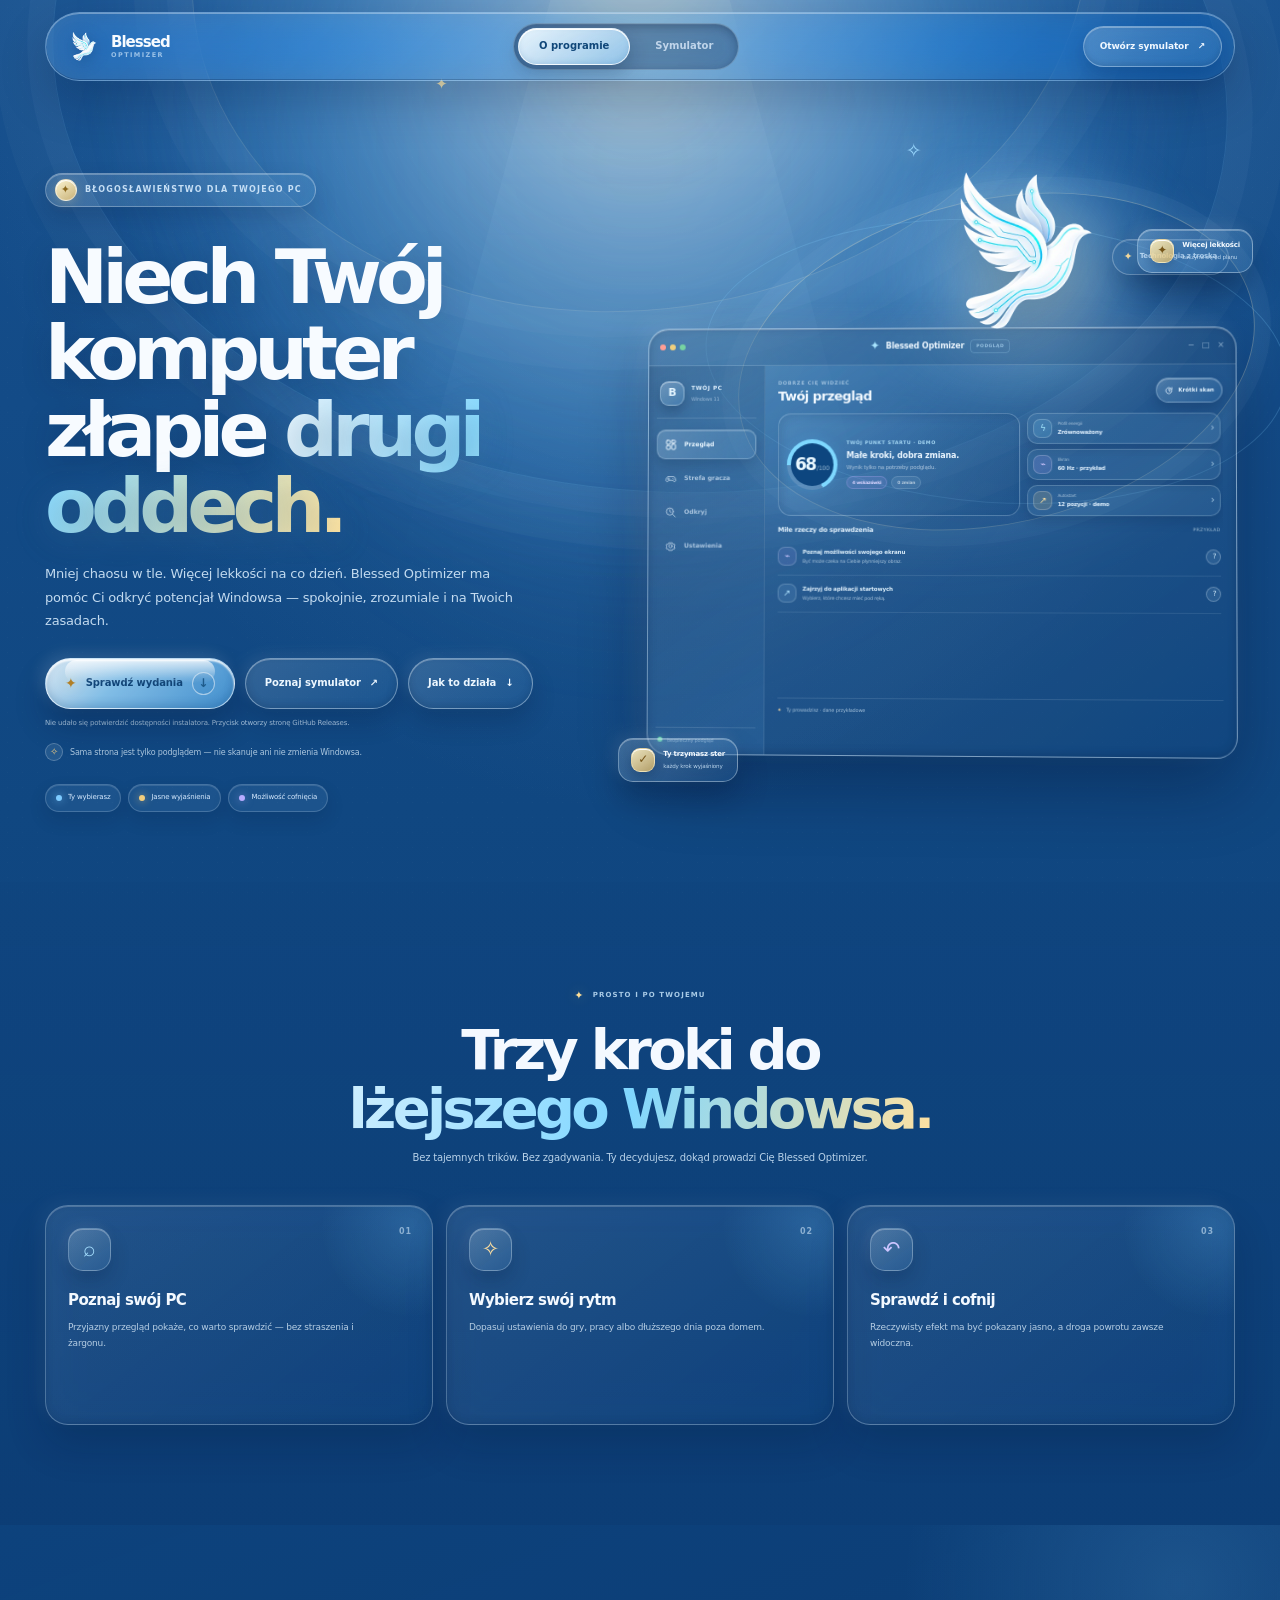
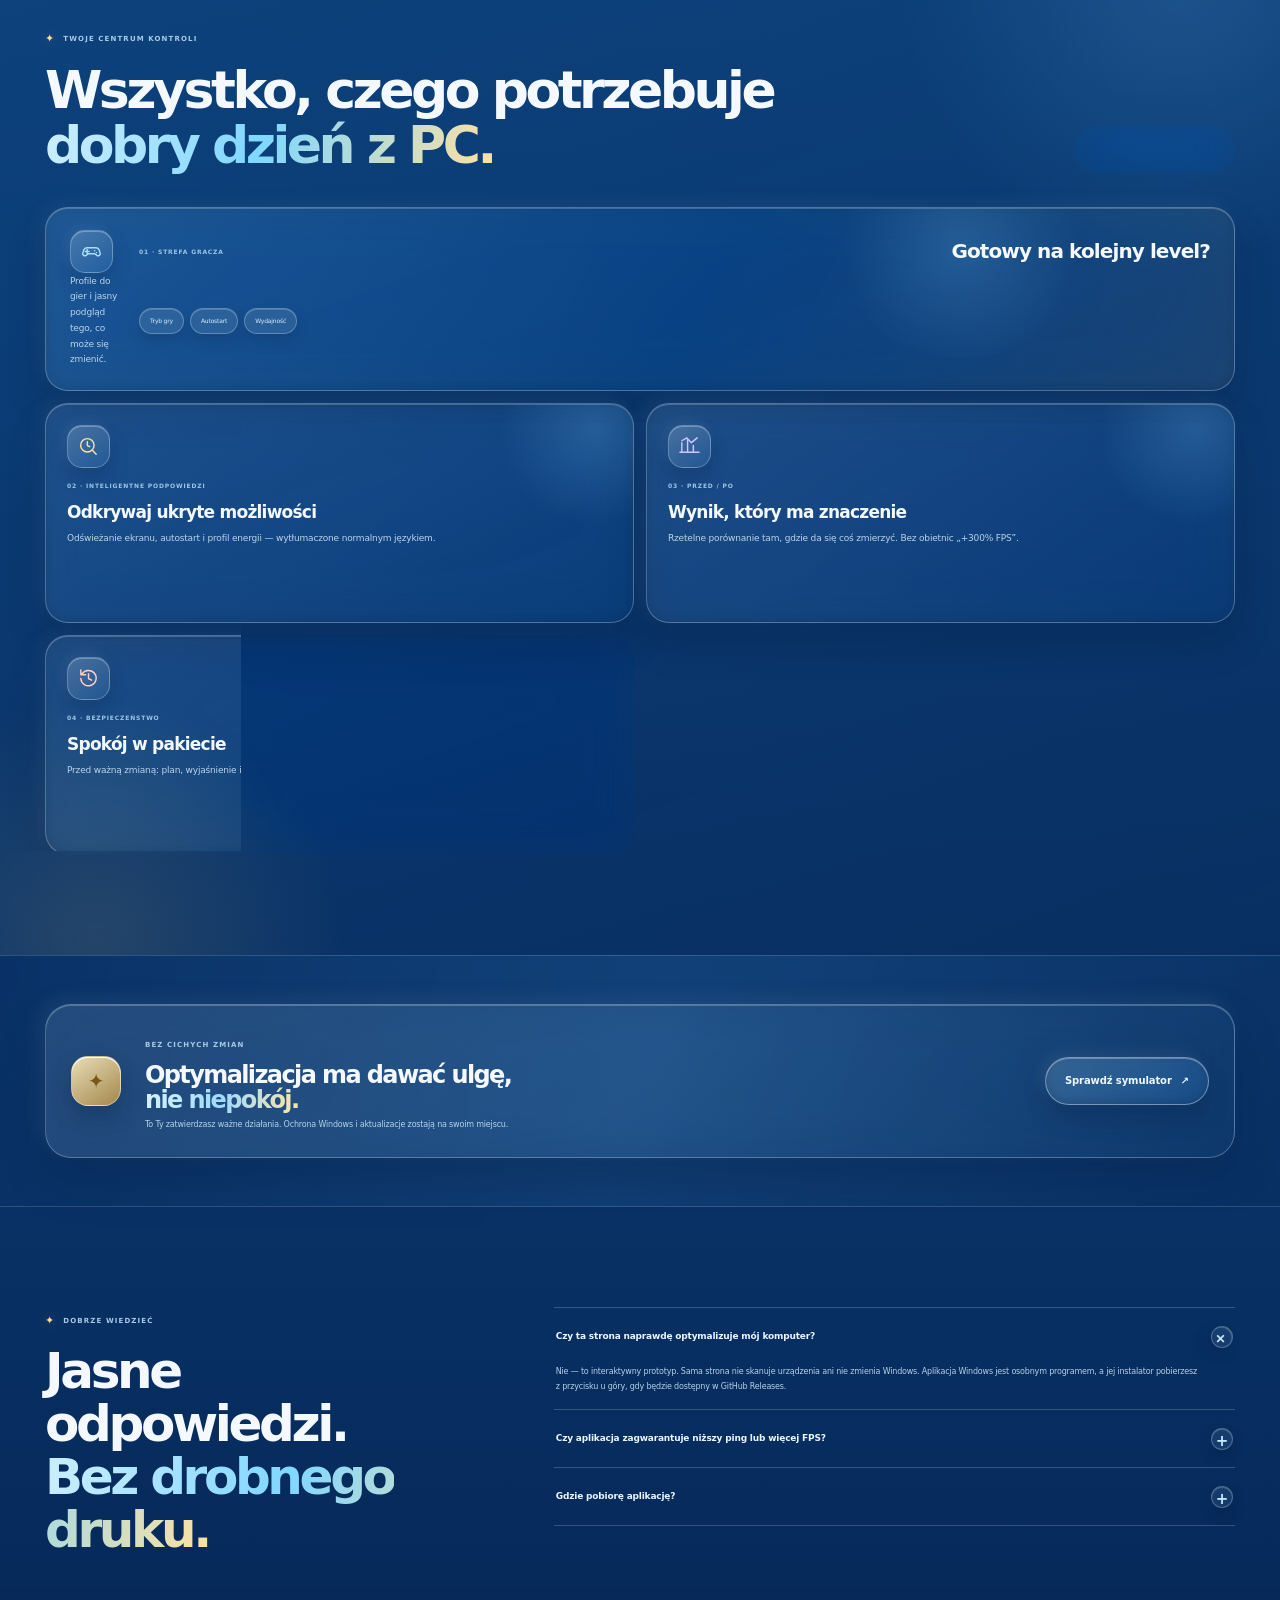
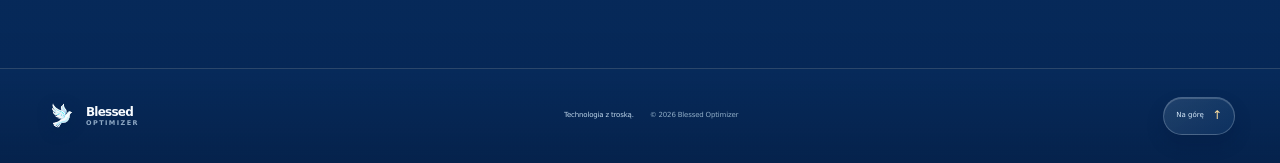
==== commit 93b76db7: "fix: refresh site asset cache keys for wing overlay Co-authored-by: arena-agent <297053741+arena-age" ====
--- a/site/index.html
+++ b/site/index.html
@@ -7,8 +7,8 @@
   <meta name="description" content="Blessed Optimizer — przyjazny panel diagnostyczny Windows. Poznaj układ rzeczywistej aplikacji i sprawdź dostępność instalatora Windows (.exe).">
   <title>Blessed Optimizer — błogosławieństwo dla Twojego PC</title>
   <link rel="icon" type="image/png" href="assets/blessed-optimizer-logo-no-background.png">
-  <link rel="stylesheet" href="styles.css?v=blessed-wings-5">
-  <script src="script.js?v=blessed-wings-5" defer></script>
+  <link rel="stylesheet" href="styles.css?v=blessed-wings-6">
+  <script src="script.js?v=blessed-wings-6" defer></script>
 </head>
 <body>
   <div class="blessing-light" aria-hidden="true"><span class="light-beam"></span><span class="light-ring light-ring-one"></span><span class="light-ring light-ring-two"></span><i class="light-spark spark-a">✦</i><i class="light-spark spark-b">✧</i></div>
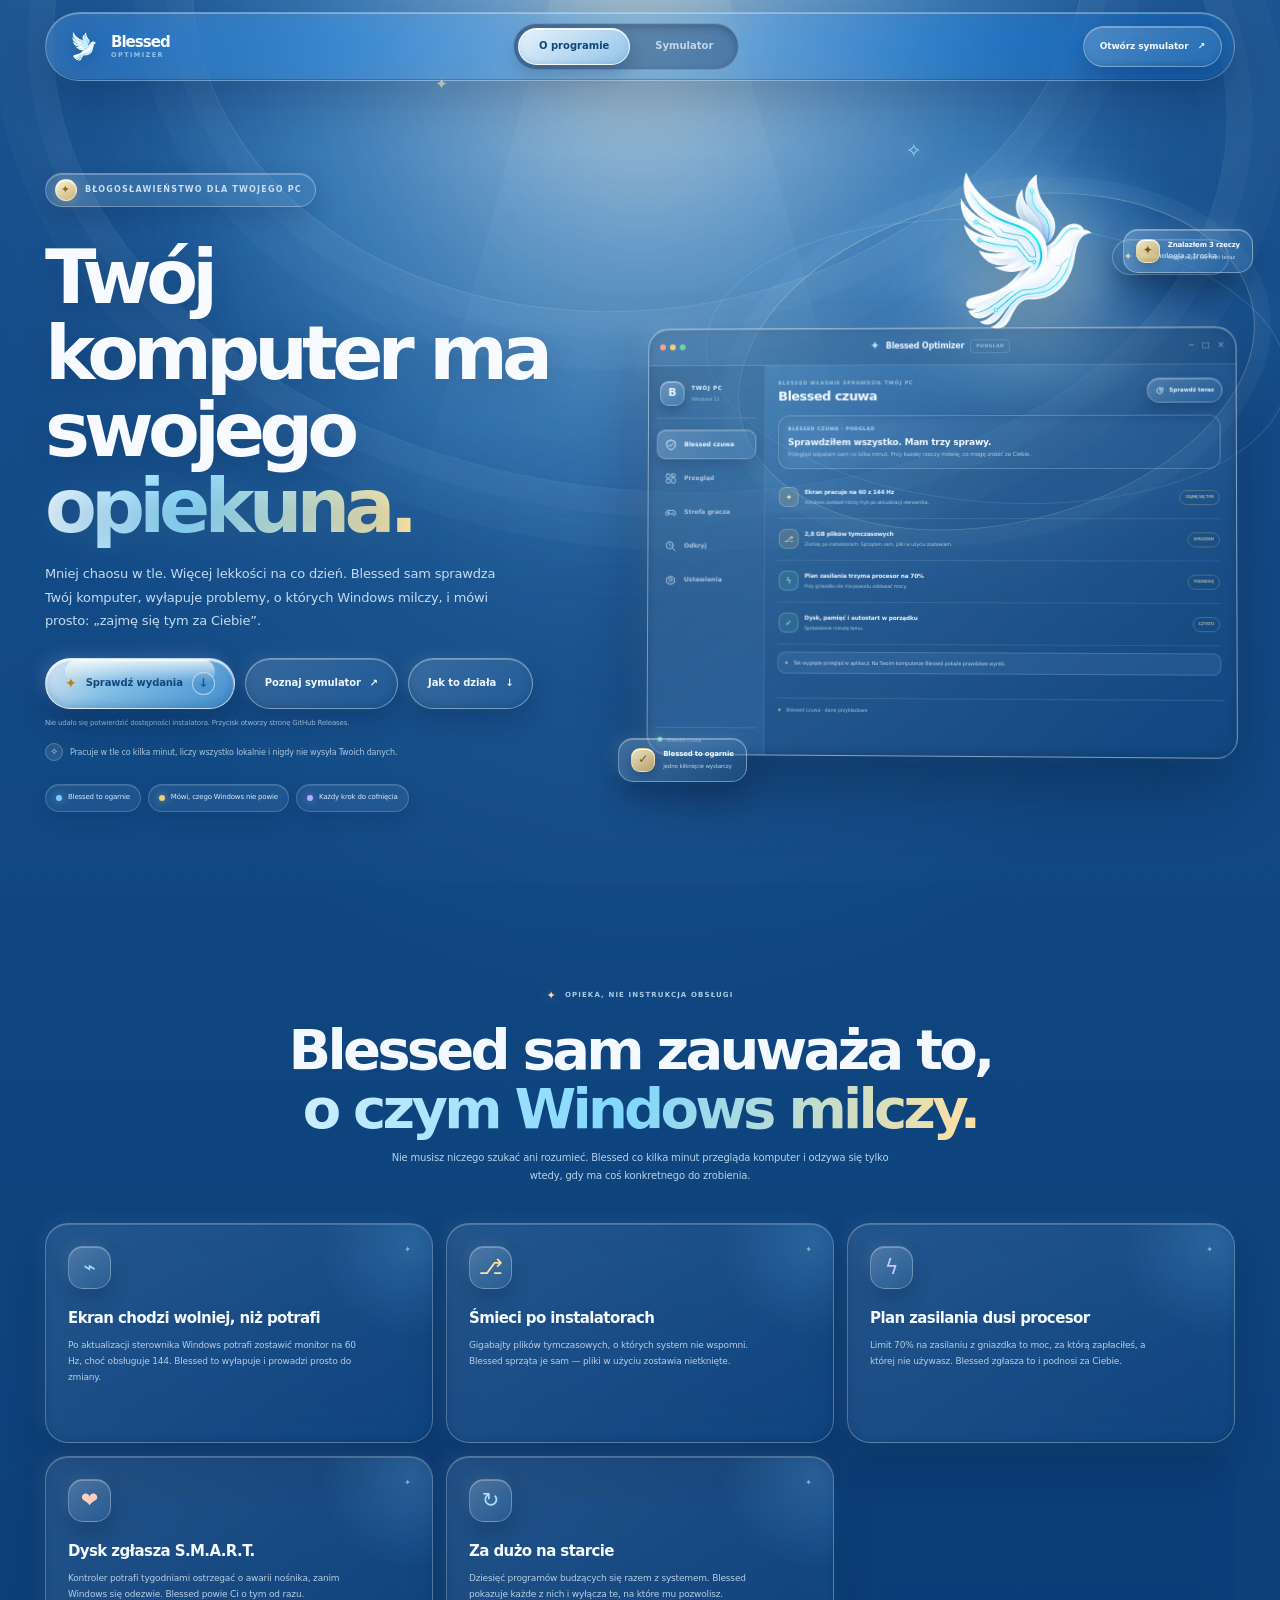
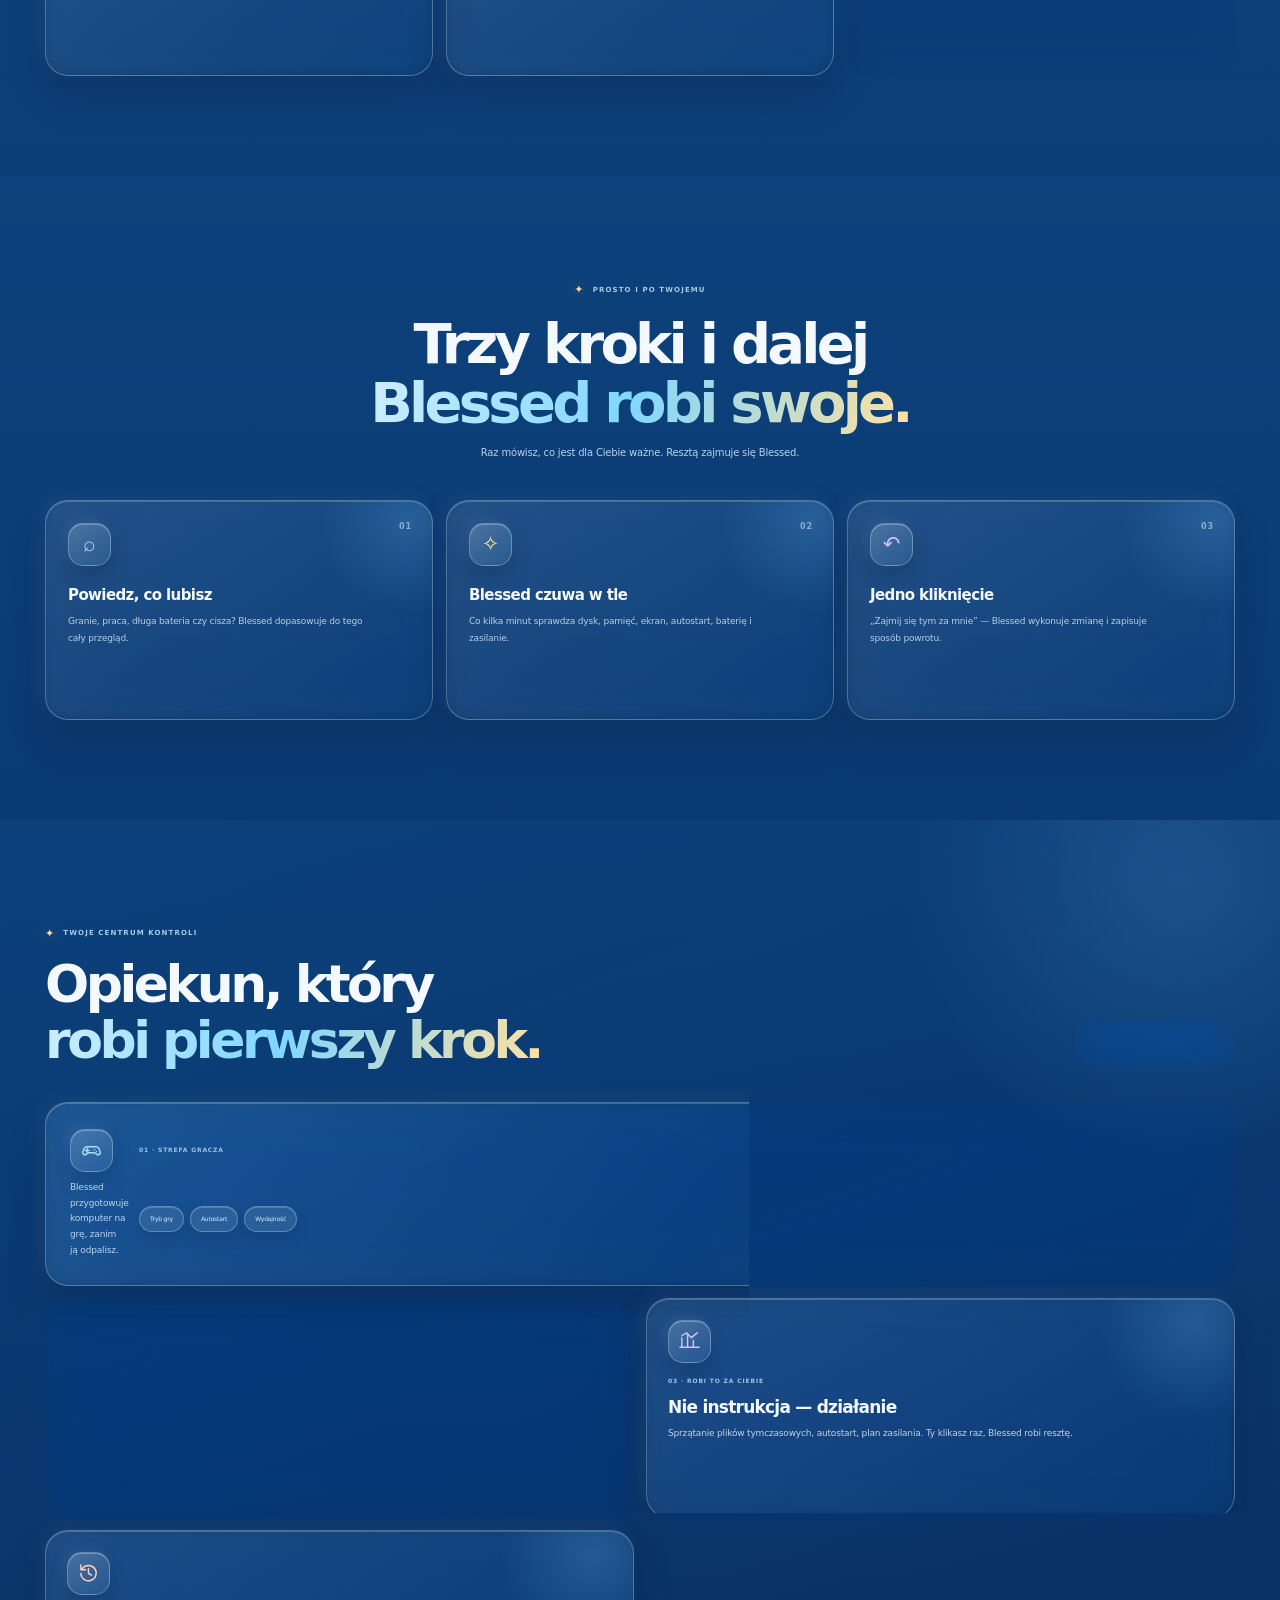
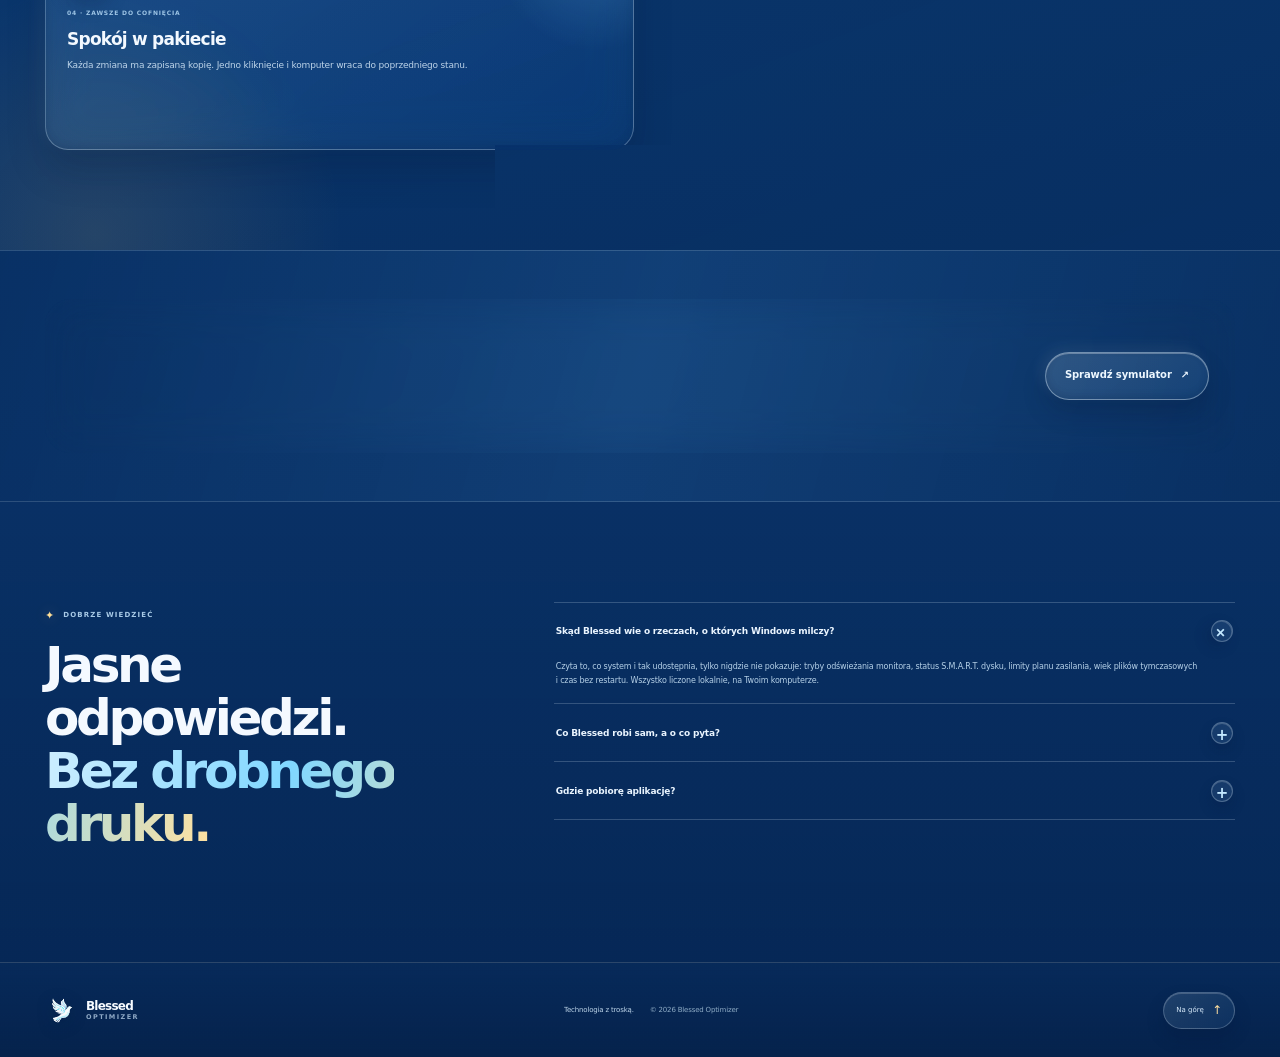
==== commit eb79e79d: "v1.0.3: Blessed czuwa — automatyczny przeglad, wykrywanie problemow i automatyzacje Co-authored-by: " ====
--- a/site/index.html
+++ b/site/index.html
@@ -7,8 +7,8 @@
   <meta name="description" content="Blessed Optimizer — przyjazny panel diagnostyczny Windows. Poznaj układ rzeczywistej aplikacji i sprawdź dostępność instalatora Windows (.exe).">
   <title>Blessed Optimizer — błogosławieństwo dla Twojego PC</title>
   <link rel="icon" type="image/png" href="assets/blessed-optimizer-logo-no-background.png">
-  <link rel="stylesheet" href="styles.css?v=blessed-wings-6">
-  <script src="script.js?v=blessed-wings-6" defer></script>
+  <link rel="stylesheet" href="styles.css?v=blessed-wings-7">
+  <script src="script.js?v=blessed-wings-7" defer></script>
 </head>
 <body>
   <div class="blessing-light" aria-hidden="true"><span class="light-beam"></span><span class="light-ring light-ring-one"></span><span class="light-ring light-ring-two"></span><i class="light-spark spark-a">✦</i><i class="light-spark spark-b">✧</i></div>
@@ -35,20 +35,20 @@
         <div class="wrap hero-layout">
           <div class="hero-copy reveal">
             <p class="eyebrow"><span>✦</span> Błogosławieństwo dla Twojego PC</p>
-            <h1>Niech Twój komputer<br>złapie <em>drugi oddech.</em></h1>
-            <p class="hero-lede">Mniej chaosu w tle. Więcej lekkości na co dzień. Blessed Optimizer ma pomóc Ci odkryć potencjał Windowsa — spokojnie, zrozumiale i na Twoich zasadach.</p>
+            <h1>Twój komputer ma<br>swojego <em>opiekuna.</em></h1>
+            <p class="hero-lede">Mniej chaosu w tle. Więcej lekkości na co dzień. Blessed sam sprawdza Twój komputer, wyłapuje problemy, o których Windows milczy, i mówi prosto: „zajmę się tym za Ciebie”.</p>
             <div class="hero-actions">
               <a class="button button-primary download-cta" id="download-cta" href="https://github.com/rejson59/Blessed-Optimizer/releases" aria-describedby="download-note"><span class="button-star" aria-hidden="true">✦</span> <span id="download-label">Sprawdź wydania</span> <span class="button-arrow" aria-hidden="true">↓</span></a>
               <button class="button button-glass simulator-cta" type="button" data-open-tab="simulator">Poznaj symulator <span aria-hidden="true">↗</span></button>
               <button class="button button-glass mobile-invite" type="button" id="share-link"><span aria-hidden="true">↗</span> Otwórz podgląd na komputerze</button>
               <a class="button button-glass how-cta" href="#jak-dziala">Jak to działa <span aria-hidden="true">↓</span></a>
             </div>
-            <p class="download-note" id="download-note" role="status" aria-live="polite">Jeśli wydanie jest opublikowane, przycisk pobierze instalator. W przeciwnym razie otworzy stronę GitHub Releases.</p>
-            <p class="hero-note"><span class="note-lock" aria-hidden="true">✧</span> Sama strona jest tylko podglądem — nie skanuje ani nie zmienia Windowsa.</p>
+            <p class="download-note" id="download-note" role="status" aria-live="polite">Instalator pobierzesz prosto z GitHub Releases — jeden plik .exe, bez dodatkowych kroków.</p>
+            <p class="hero-note"><span class="note-lock" aria-hidden="true">✧</span> Pracuje w tle co kilka minut, liczy wszystko lokalnie i nigdy nie wysyła Twoich danych.</p>
             <div class="hero-promises">
-              <span><i class="promise-dot dot-blue"></i> Ty wybierasz</span>
-              <span><i class="promise-dot dot-gold"></i> Jasne wyjaśnienia</span>
-              <span><i class="promise-dot dot-lilac"></i> Możliwość cofnięcia</span>
+              <span><i class="promise-dot dot-blue"></i> Blessed to ogarnie</span>
+              <span><i class="promise-dot dot-gold"></i> Mówi, czego Windows nie powie</span>
+              <span><i class="promise-dot dot-lilac"></i> Każdy krok do cofnięcia</span>
             </div>
           </div>
 
@@ -63,71 +63,86 @@
                 <aside class="app-sidebar">
                   <div class="device-chip"><span class="device-avatar">B</span><span><strong>TWÓJ PC</strong><small>Windows 11</small></span></div>
                   <nav class="app-nav" aria-label="Zakładki przykładowej aplikacji">
-                    <button type="button" class="app-nav-button is-active" data-app-view="overview" aria-current="page"><svg viewBox="0 0 20 20" aria-hidden="true"><rect x="3" y="3" width="6" height="6" rx="1.5"/><rect x="11" y="3" width="6" height="4" rx="1.2"/><rect x="11" y="9" width="6" height="8" rx="1.5"/><rect x="3" y="11" width="6" height="6" rx="1.5"/></svg><span>Przegląd</span></button>
+                    <button type="button" class="app-nav-button is-active" data-app-view="care" aria-current="page"><svg viewBox="0 0 20 20" aria-hidden="true"><path d="M10 2.6 16.6 5.2v4.5c0 3.7-2.6 6.6-6.6 8-4-1.4-6.6-4.3-6.6-8V5.2L10 2.6Z"/><path d="m7 10.1 2 2 4-4.2"/></svg><span>Blessed czuwa</span></button>
+                    <button type="button" class="app-nav-button" data-app-view="overview"><svg viewBox="0 0 20 20" aria-hidden="true"><rect x="3" y="3" width="6" height="6" rx="1.5"/><rect x="11" y="3" width="6" height="4" rx="1.2"/><rect x="11" y="9" width="6" height="8" rx="1.5"/><rect x="3" y="11" width="6" height="6" rx="1.5"/></svg><span>Przegląd</span></button>
                     <button type="button" class="app-nav-button" data-app-view="gaming"><svg viewBox="0 0 20 20" aria-hidden="true"><path d="M6.1 7h7.8a3 3 0 0 1 2.8 2l1 3.1a2 2 0 0 1-3.2 2.1l-2-1.5h-5l-2 1.5a2 2 0 0 1-3.2-2.1l1-3.1a3 3 0 0 1 2.8-2Z"/><path d="M6.5 9.2v3M5 10.7h3M13.4 10h.1M15.1 11.7h.1"/></svg><span>Strefa gracza</span></button>
                     <button type="button" class="app-nav-button" data-app-view="diagnostics"><svg viewBox="0 0 20 20" aria-hidden="true"><circle cx="8.8" cy="8.8" r="5.5"/><path d="m13 13 4 4M8.8 6v3l2 1"/></svg><span>Odkryj</span></button>
                     <button type="button" class="app-nav-button" data-app-view="settings"><svg viewBox="0 0 20 20" aria-hidden="true"><circle cx="10" cy="10" r="2.6"/><path d="m16 11.6 1 .8-1.5 2.6-1.2-.5a6 6 0 0 1-1.4.8l-.2 1.3H7.3l-.2-1.3a6 6 0 0 1-1.4-.8l-1.2.5L3 12.4l1-.8a6 6 0 0 1 0-1.6l-1-.8 1.5-2.6 1.2.5a6 6 0 0 1 1.4-.8l.2-1.3h5.4l.2 1.3a6 6 0 0 1 1.4.8l1.2-.5 1.5 2.6-1 .8a6 6 0 0 1 0 1.6Z"/></svg><span>Ustawienia</span></button>
                   </nav>
-                  <div class="sidebar-demo"><i></i> bezpieczny podgląd</div>
+                  <div class="sidebar-demo"><i></i> Blessed czuwa</div>
                 </aside>
                 <div class="app-main">
-                  <div class="app-pagebar"><div><p class="app-kicker">DOBRZE CIĘ WIDZIEĆ</p><h2 id="app-view-title">Twój przegląd</h2></div><button class="app-scan-button" type="button" id="audit-button"><svg viewBox="0 0 20 20" aria-hidden="true"><path d="M16 10a6 6 0 1 1-1.8-4.3M16 4v4h-4"/><path d="M10 6.5v3.7l2.2 1.2"/></svg><span>Krótki skan</span></button></div>
+                  <div class="app-pagebar"><div><p class="app-kicker">BLESSED WŁAŚNIE SPRAWDZIŁ TWÓJ PC</p><h2 id="app-view-title">Blessed czuwa</h2></div><button class="app-scan-button" type="button" id="audit-button"><svg viewBox="0 0 20 20" aria-hidden="true"><path d="M16 10a6 6 0 1 1-1.8-4.3M16 4v4h-4"/><path d="M10 6.5v3.7l2.2 1.2"/></svg><span>Sprawdź teraz</span></button></div>
                   <p class="scan-feedback" id="scan-feedback" role="status" aria-live="polite"></p>
                   <div class="app-panel" id="app-panel" aria-live="polite"><noscript><p>Włącz JavaScript, by przetestować zakładki podglądu.</p></noscript></div>
-                  <div class="app-footnote"><span>✦</span> Ty prowadzisz · dane przykładowe</div>
+                  <div class="app-footnote"><span>✦</span> Blessed czuwa · dane przykładowe</div>
                 </div>
               </div>
             </div>
-            <div class="float-chip float-chip-top"><span>✦</span><span><strong>Więcej lekkości</strong><small>zaczyna się od planu</small></span></div>
-            <div class="float-chip float-chip-bottom"><span class="float-check">✓</span><span><strong>Ty trzymasz ster</strong><small>każdy krok wyjaśniony</small></span></div>
+            <div class="float-chip float-chip-top"><span>✦</span><span><strong>Znalazłem 3 rzeczy</strong><small>mogę zająć się nimi teraz</small></span></div>
+            <div class="float-chip float-chip-bottom"><span class="float-check">✓</span><span><strong>Blessed to ogarnie</strong><small>jedno kliknięcie wystarczy</small></span></div>
+          </div>
+        </div>
+      </section>
+
+      <section class="how-section section-space" id="czuwanie">
+        <div class="wrap">
+          <div class="section-title reveal"><span class="section-kicker"><i>✦</i> OPIEKA, NIE INSTRUKCJA OBSŁUGI</span><h2>Blessed sam zauważa to,<br><span>o czym Windows milczy.</span></h2><p>Nie musisz niczego szukać ani rozumieć. Blessed co kilka minut przegląda komputer i odzywa się tylko wtedy, gdy ma coś konkretnego do zrobienia.</p></div>
+          <div class="how-grid">
+            <article class="how-card reveal"><span class="how-num">✦</span><span class="how-icon icon-blue">⌁</span><h3>Ekran chodzi wolniej, niż potrafi</h3><p>Po aktualizacji sterownika Windows potrafi zostawić monitor na 60 Hz, choć obsługuje 144. Blessed to wyłapuje i prowadzi prosto do zmiany.</p></article>
+            <article class="how-card reveal reveal-delay-short"><span class="how-num">✦</span><span class="how-icon icon-gold">⎇</span><h3>Śmieci po instalatorach</h3><p>Gigabajty plików tymczasowych, o których system nie wspomni. Blessed sprząta je sam — pliki w użyciu zostawia nietknięte.</p></article>
+            <article class="how-card reveal reveal-delay-medium"><span class="how-num">✦</span><span class="how-icon icon-lilac">ϟ</span><h3>Plan zasilania dusi procesor</h3><p>Limit 70% na zasilaniu z gniazdka to moc, za którą zapłaciłeś, a której nie używasz. Blessed zgłasza to i podnosi za Ciebie.</p></article>
+            <article class="how-card reveal"><span class="how-num">✦</span><span class="how-icon icon-peach">❤</span><h3>Dysk zgłasza S.M.A.R.T.</h3><p>Kontroler potrafi tygodniami ostrzegać o awarii nośnika, zanim Windows się odezwie. Blessed powie Ci o tym od razu.</p></article>
+            <article class="how-card reveal reveal-delay-short"><span class="how-num">✦</span><span class="how-icon icon-blue">↻</span><h3>Za dużo na starcie</h3><p>Dziesięć programów budzących się razem z systemem. Blessed pokazuje każde z nich i wyłącza te, na które mu pozwolisz.</p></article>
+            <article class="how-card reveal reveal-delay-medium"><span class="how-num">✦</span><span class="how-icon icon-gold">⏱</span><h3>Windows działa od 3 tygodni</h3><p>Po takim czasie pamięć i sterowniki się zapychają, a aktualizacje czekają w kolejce. Jedno przypomnienie załatwia sprawę.</p></article>
           </div>
         </div>
       </section>
 
       <section class="how-section section-space" id="jak-dziala">
         <div class="wrap">
-          <div class="section-title reveal"><span class="section-kicker"><i>✦</i> PROSTO I PO TWOJEMU</span><h2>Trzy kroki do<br><span>lżejszego Windowsa.</span></h2><p>Bez tajemnych trików. Bez zgadywania. Ty decydujesz, dokąd prowadzi Cię Blessed Optimizer.</p></div>
+          <div class="section-title reveal"><span class="section-kicker"><i>✦</i> PROSTO I PO TWOJEMU</span><h2>Trzy kroki i dalej<br><span>Blessed robi swoje.</span></h2><p>Raz mówisz, co jest dla Ciebie ważne. Resztą zajmuje się Blessed.</p></div>
           <div class="how-grid">
-            <article class="how-card reveal"><span class="how-num">01</span><span class="how-icon icon-blue">⌕</span><h3>Poznaj swój PC</h3><p>Przyjazny przegląd pokaże, co warto sprawdzić — bez straszenia i żargonu.</p></article>
-            <article class="how-card reveal reveal-delay-short"><span class="how-num">02</span><span class="how-icon icon-gold">✧</span><h3>Wybierz swój rytm</h3><p>Dopasuj ustawienia do gry, pracy albo dłuższego dnia poza domem.</p></article>
-            <article class="how-card reveal reveal-delay-medium"><span class="how-num">03</span><span class="how-icon icon-lilac">↶</span><h3>Sprawdź i cofnij</h3><p>Rzeczywisty efekt ma być pokazany jasno, a droga powrotu zawsze widoczna.</p></article>
+            <article class="how-card reveal"><span class="how-num">01</span><span class="how-icon icon-blue">⌕</span><h3>Powiedz, co lubisz</h3><p>Granie, praca, długa bateria czy cisza? Blessed dopasowuje do tego cały przegląd.</p></article>
+            <article class="how-card reveal reveal-delay-short"><span class="how-num">02</span><span class="how-icon icon-gold">✧</span><h3>Blessed czuwa w tle</h3><p>Co kilka minut sprawdza dysk, pamięć, ekran, autostart, baterię i zasilanie.</p></article>
+            <article class="how-card reveal reveal-delay-medium"><span class="how-num">03</span><span class="how-icon icon-lilac">↶</span><h3>Jedno kliknięcie</h3><p>„Zajmij się tym za mnie” — Blessed wykonuje zmianę i zapisuje sposób powrotu.</p></article>
           </div>
         </div>
       </section>
 
       <section class="features-section section-space" id="funkcje">
         <div class="wrap">
-          <div class="feature-header reveal"><div><span class="section-kicker"><i>✦</i> TWOJE CENTRUM KONTROLI</span><h2>Wszystko, czego potrzebuje<br><span>dobry dzień z PC.</span></h2></div><button class="button button-glass" type="button" data-open-tab="simulator">Przetestuj podgląd <span aria-hidden="true">↗</span></button></div>
+          <div class="feature-header reveal"><div><span class="section-kicker"><i>✦</i> TWOJE CENTRUM KONTROLI</span><h2>Opiekun, który<br><span>robi pierwszy krok.</span></h2></div><button class="button button-glass" type="button" data-open-tab="simulator">Przetestuj podgląd <span aria-hidden="true">↗</span></button></div>
           <div class="feature-grid">
-            <article class="feature-card feature-card-game reveal"><span class="feature-icon icon-blue"><svg viewBox="0 0 24 24"><path d="M7.2 8h9.6a3.3 3.3 0 0 1 3.1 2.2l1.2 3.5a2.2 2.2 0 0 1-3.5 2.3l-2.2-1.7H8.6l-2.2 1.7a2.2 2.2 0 0 1-3.5-2.3l1.2-3.5A3.3 3.3 0 0 1 7.2 8Z"/><path d="M7.5 10v4M5.5 12h4M15.2 11.2h.1M17.2 13.2h.1"/></svg></span><span class="feature-tag">01 · STREFA GRACZA</span><h3>Gotowy na kolejny level?</h3><p>Profile do gier i jasny podgląd tego, co może się zmienić.</p><div class="game-pills"><span>Tryb gry</span><span>Autostart</span><span>Wydajność</span></div></article>
-            <article class="feature-card reveal reveal-delay-short"><span class="feature-icon icon-gold"><svg viewBox="0 0 24 24"><circle cx="10.8" cy="10.8" r="7"/><path d="m16 16 4 4M10.8 7v4l2.4 1.2"/></svg></span><span class="feature-tag">02 · INTELIGENTNE PODPOWIEDZI</span><h3>Odkrywaj ukryte możliwości</h3><p>Odświeżanie ekranu, autostart i profil energii — wytłumaczone normalnym językiem.</p></article>
-            <article class="feature-card reveal"><span class="feature-icon icon-lilac"><svg viewBox="0 0 24 24"><path d="M4 18V8M10 18V5M16 18v-7M22 18H2"/><path d="m4 6 5-3 5 5 6-5"/></svg></span><span class="feature-tag">03 · PRZED / PO</span><h3>Wynik, który ma znaczenie</h3><p>Rzetelne porównanie tam, gdzie da się coś zmierzyć. Bez obietnic „+300% FPS”.</p></article>
-            <article class="feature-card reveal reveal-delay-short"><span class="feature-icon icon-peach"><svg viewBox="0 0 24 24"><path d="M4 8V3m0 5h5M5.3 7.2A8 8 0 1 1 4 12"/><path d="M12 7v5l3.2 1.8"/></svg></span><span class="feature-tag">04 · BEZPIECZEŃSTWO</span><h3>Spokój w pakiecie</h3><p>Przed ważną zmianą: plan, wyjaśnienie i możliwość powrotu do poprzedniego stanu.</p></article>
-          </div>
-        </div>
-      </section>
-
-      <section class="safety-strip" id="bezpieczenstwo"><div class="wrap safety-strip-inner reveal"><span class="safety-symbol">✦</span><div><span class="section-kicker">BEZ CICHYCH ZMIAN</span><h2>Optymalizacja ma dawać ulgę,<br><span>nie niepokój.</span></h2><p>To Ty zatwierdzasz ważne działania. Ochrona Windows i aktualizacje zostają na swoim miejscu.</p></div><button class="button button-glass" type="button" data-open-tab="simulator">Sprawdź symulator <span aria-hidden="true">↗</span></button></div></section>
-
-      <section class="faq-section section-space" id="pytania"><div class="wrap faq-wrap"><div class="section-title reveal"><span class="section-kicker"><i>✦</i> DOBRZE WIEDZIEĆ</span><h2>Jasne odpowiedzi.<br><span>Bez drobnego druku.</span></h2></div><div class="faq-list reveal reveal-delay"><details class="faq-item" open><summary>Czy ta strona naprawdę optymalizuje mój komputer?<span>+</span></summary><p>Nie — to interaktywny prototyp. Sama strona nie skanuje urządzenia ani nie zmienia Windows. Aplikacja Windows jest osobnym programem, a jej instalator pobierzesz z przycisku u góry, gdy będzie dostępny w GitHub Releases.</p></details><details class="faq-item"><summary>Czy aplikacja zagwarantuje niższy ping lub więcej FPS?<span>+</span></summary><p>Nie da się obiecać tego każdemu. Ping zależy m.in. od sieci i serwera, a liczba klatek od komputera, gry i ustawień. Aplikacja nie mierzy FPS; test ping uruchamiasz osobno, na własne żądanie.</p></details><details class="faq-item"><summary>Gdzie pobiorę aplikację?<span>+</span></summary><p>Użyj przycisku u góry strony. Jeśli najnowsze wydanie GitHub zawiera instalator, przycisk pobierze plik .exe; w przeciwnym razie otworzy listę wydań zamiast prowadzić do niedziałającego linku.</p></details></div></div></section>
+            <article class="feature-card feature-card-game reveal"><span class="feature-icon icon-blue"><svg viewBox="0 0 24 24"><path d="M7.2 8h9.6a3.3 3.3 0 0 1 3.1 2.2l1.2 3.5a2.2 2.2 0 0 1-3.5 2.3l-2.2-1.7H8.6l-2.2 1.7a2.2 2.2 0 0 1-3.5-2.3l1.2-3.5A3.3 3.3 0 0 1 7.2 8Z"/><path d="M7.5 10v4M5.5 12h4M15.2 11.2h.1M17.2 13.2h.1"/></svg></span><span class="feature-tag">01 · STREFA GRACZA</span><h3>Gotowy na kolejny level?</h3><p>Blessed przygotowuje komputer na grę, zanim ją odpalisz.</p><div class="game-pills"><span>Tryb gry</span><span>Autostart</span><span>Wydajność</span></div></article>
+            <article class="feature-card reveal reveal-delay-short"><span class="feature-icon icon-gold"><svg viewBox="0 0 24 24"><circle cx="10.8" cy="10.8" r="7"/><path d="m16 16 4 4M10.8 7v4l2.4 1.2"/></svg></span><span class="feature-tag">02 · AUTOMATYCZNE WYKRYWANIE</span><h3>Zauważa, zanim zauważysz</h3><p>Odświeżanie ekranu, pełny dysk, zapchany autostart, zdyszany procesor — zgłoszone same z siebie.</p></article>
+            <article class="feature-card reveal"><span class="feature-icon icon-lilac"><svg viewBox="0 0 24 24"><path d="M4 18V8M10 18V5M16 18v-7M22 18H2"/><path d="m4 6 5-3 5 5 6-5"/></svg></span><span class="feature-tag">03 · ROBI TO ZA CIEBIE</span><h3>Nie instrukcja — działanie</h3><p>Sprzątanie plików tymczasowych, autostart, plan zasilania. Ty klikasz raz, Blessed robi resztę.</p></article>
+            <article class="feature-card reveal reveal-delay-short"><span class="feature-icon icon-peach"><svg viewBox="0 0 24 24"><path d="M4 8V3m0 5h5M5.3 7.2A8 8 0 1 1 4 12"/><path d="M12 7v5l3.2 1.8"/></svg></span><span class="feature-tag">04 · ZAWSZE DO COFNIĘCIA</span><h3>Spokój w pakiecie</h3><p>Każda zmiana ma zapisaną kopię. Jedno kliknięcie i komputer wraca do poprzedniego stanu.</p></article>
+          </div>
+        </div>
+      </section>
+
+      <section class="safety-strip" id="bezpieczenstwo"><div class="wrap safety-strip-inner reveal"><span class="safety-symbol">✦</span><div><span class="section-kicker">BEZ CICHYCH ZMIAN</span><h2>Blessed ogarnia,<br><span>Ty tylko potwierdzasz.</span></h2><p>Sam decydujesz, czym Blessed może zająć się bez pytania. Ochrona Windows i aktualizacje zostają na swoim miejscu.</p></div><button class="button button-glass" type="button" data-open-tab="simulator">Sprawdź symulator <span aria-hidden="true">↗</span></button></div></section>
+
+      <section class="faq-section section-space" id="pytania"><div class="wrap faq-wrap"><div class="section-title reveal"><span class="section-kicker"><i>✦</i> DOBRZE WIEDZIEĆ</span><h2>Jasne odpowiedzi.<br><span>Bez drobnego druku.</span></h2></div><div class="faq-list reveal reveal-delay"><details class="faq-item" open><summary>Skąd Blessed wie o rzeczach, o których Windows milczy?<span>+</span></summary><p>Czyta to, co system i tak udostępnia, tylko nigdzie nie pokazuje: tryby odświeżania monitora, status S.M.A.R.T. dysku, limity planu zasilania, wiek plików tymczasowych i czas bez restartu. Wszystko liczone lokalnie, na Twoim komputerze.</p></details><details class="faq-item"><summary>Co Blessed robi sam, a o co pyta?<span>+</span></summary><p>Sam przegląda komputer w tle i sam sprząta pliki tymczasowe, jeśli mu na to pozwolisz. O zmiany w autostarcie i planie zasilania pyta jednym przyciskiem — i zapisuje kopię, żeby dało się wrócić. Listę „czym możesz zająć się sam” ustawiasz w zakładce Blessed czuwa.</p></details><details class="faq-item"><summary>Gdzie pobiorę aplikację?<span>+</span></summary><p>Przyciskiem u góry strony. Pobierasz jeden plik .exe z GitHub Releases — instaluje się dla Twojego konta, bez uprawnień administratora.</p></details></div></div></section>
     </section>
 
     <section class="tab-panel simulator-panel" id="panel-simulator" role="tabpanel" aria-labelledby="tab-simulator" tabindex="0" hidden>
       <div class="simulator-hero">
         <div class="wrap simulator-hero-inner">
-          <div class="simulator-copy reveal"><span class="section-kicker"><i>✦</i> BLESSED JEST OBOK</span><h1>Cześć, jestem<br><span>Blessed.</span></h1><p>Twój wierny pomocnik zza światów. Poprowadzę Cię prosto przez każdą kategorię, pokażę możliwości i wyjaśnię każdy wybór. W tym podglądzie niczego nie skanuję ani nie zmieniam.</p><div class="simulator-tags"><span><i>✓</i> Bez instalacji</span><span><i>✓</i> Ty decydujesz</span><span><i>✓</i> Zawsze możesz cofnąć</span></div></div>
+          <div class="simulator-copy reveal"><span class="section-kicker"><i>✦</i> BLESSED JEST OBOK</span><h1>Cześć, jestem<br><span>Blessed.</span></h1><p>Twój wierny pomocnik zza światów. Sam sprawdzam Twój komputer, sam znajduję to, co go spowalnia, i sam się tym zajmuję — wystarczy, że klikniesz „zrób to za mnie”.</p><div class="simulator-tags"><span><i>✓</i> Czuwa w tle</span><span><i>✓</i> Sam znajduje problemy</span><span><i>✓</i> Zawsze możesz cofnąć</span></div></div>
           <figure class="simulator-logo-card reveal reveal-delay"><img src="assets/blessed-optimizer-logo.png" alt="Logo Blessed Optimizer — biały gołąb z błękitnymi detalami na jasnym tle"><figcaption>TECHNOLOGIA Z TROSKĄ <span>✦</span></figcaption></figure>
         </div>
       </div>
       <section class="program-preview-section" aria-labelledby="program-preview-heading">
         <div class="wrap">
           <div class="program-preview-heading reveal">
-            <div><span class="section-kicker"><i>✦</i> BLESSED OPTIMIZER · v1.0.2</span><h2 id="program-preview-heading">Zajrzyj do aplikacji,<br><span>zanim zaczniesz z niej korzystać.</span></h2><p>Podgląd pokazuje cztery główne kategorie aplikacji Windows oraz dodatkowe narzędzia: Procesy, Autostart i Zasilanie. Rzeczywiste dane zobaczysz w pobranym programie.</p></div>
+            <div><span class="section-kicker"><i>✦</i> BLESSED OPTIMIZER · v1.0.3</span><h2 id="program-preview-heading">Zajrzyj do aplikacji,<br><span>zanim zaczniesz z niej korzystać.</span></h2><p>Podgląd pokazuje cztery główne kategorie aplikacji Windows oraz dodatkowe narzędzia: Procesy, Autostart i Zasilanie. Dane Twojego komputera zobaczysz po instalacji.</p></div>
             <span class="concept-badge"><i></i> PODGLĄD INTERFEJSU · DANE DEMO</span>
           </div>
           <div class="program-window glass-panel reveal" role="region" aria-label="Interaktywny podgląd układu aplikacji Blessed Optimizer">
             <div class="program-titlebar">
-              <div class="program-title-brand"><img src="assets/blessed-optimizer-logo-no-background.png" alt=""><span><strong>Blessed Optimizer</strong><small>Aplikacja Windows · v1.0.2</small></span></div>
+              <div class="program-title-brand"><img src="assets/blessed-optimizer-logo-no-background.png" alt=""><span><strong>Blessed Optimizer</strong><small>Aplikacja Windows · v1.0.3</small></span></div>
               <span class="program-window-status"><i></i> UKŁAD APLIKACJI · DANE DEMO</span>
               <div class="program-window-controls" aria-hidden="true"><i>−</i><i>□</i><i>×</i></div>
             </div>
@@ -165,8 +180,8 @@
               <button class="scenario-option" type="button" role="radio" aria-checked="false" data-scenario="connections"><span class="scenario-icon scenario-gold"><svg viewBox="0 0 24 24" aria-hidden="true"><path d="M2 8a15 15 0 0 1 20 0M5 11a10.5 10.5 0 0 1 14 0m-11 3a6 6 0 0 1 8 0m-5 4h.01"/></svg></span><span class="scenario-copy"><strong>Połączenia</strong><small>Wi-Fi, Ethernet, Bluetooth</small></span><span class="scenario-radio"></span></button>
               <button class="scenario-option" type="button" role="radio" aria-checked="false" data-scenario="proposals"><span class="scenario-icon scenario-lilac"><svg viewBox="0 0 24 24" aria-hidden="true"><path d="m12 2 2 7 7 3-7 2-2 7-2-7-7-2 7-3 2-7Z"/></svg></span><span class="scenario-copy"><strong>Propozycje</strong><small>Pomysły od Blessed</small></span><span class="scenario-radio"></span></button>
               <button class="scenario-option" type="button" role="radio" aria-checked="false" data-scenario="personalization"><span class="scenario-icon scenario-blue"><svg viewBox="0 0 24 24" aria-hidden="true"><path d="M4 4h16v16H4z"/><path d="M8 8h8M8 12h5M8 16h8"/></svg></span><span class="scenario-copy"><strong>Personalizacja Windows</strong><small>Motyw i kolor akcentu</small></span><span class="scenario-radio"></span></button>
-            </div><div class="nerd-card"><span class="nerd-bubble">?</span><div><strong>Prosto dla każdego, ciekawie dla nerdów.</strong><p>Każda wskazówka ma prosty opis i techniczne rozwinięcie.</p><details><summary>Zobacz, jak to wyjaśnimy</summary><p>Przyszła aplikacja pokaże źródło ustawienia, zakres zmiany i sposób cofnięcia. Ta strona niczego nie zapisuje.</p></details></div></div></div>
-            <div class="sim-results-panel"><div class="sim-results-heading"><div><span class="step-kicker">KROK 2 · ODKRYJ</span><h2 id="simulation-title">Strefa gracza</h2></div><span class="simulation-state" id="simulation-state"><i></i> Gotowe</span></div><div class="results-list" id="simulation-results" aria-live="polite" aria-atomic="true"></div><div class="result-assurance"><span><svg viewBox="0 0 20 20" aria-hidden="true"><path d="M10 2.5 16.5 5v4.4c0 3.6-2.5 6.4-6.5 7.8-4-1.4-6.5-4.2-6.5-7.8V5L10 2.5Z"/><path d="m7.2 9.8 1.8 1.8 3.8-4"/></svg> Żadnych zmian na Twoim PC</span><span>Wynik wyłącznie poglądowy</span></div><div class="sim-actions"><button class="button button-primary sim-run-button" id="run-simulation" type="button"><svg viewBox="0 0 20 20" aria-hidden="true"><path d="m7.5 4.5 8 5.5-8 5.5v-11Z" fill="currentColor" stroke="none"/></svg> Pokaż przykład</button><button class="button button-undo" id="undo-simulation" type="button" disabled><svg viewBox="0 0 20 20" aria-hidden="true"><path d="M4 8V3.5M4 8h4.5M4.7 7A6.5 6.5 0 1 1 4 11"/></svg> Cofnij podgląd</button></div><p class="simulation-feedback" id="simulation-feedback" role="status" aria-live="polite">Wybierz kategorię, aby zobaczyć przykładowy raport.</p></div>
+            </div><div class="nerd-card"><span class="nerd-bubble">?</span><div><strong>Prosto dla każdego, ciekawie dla nerdów.</strong><p>Każda wskazówka ma prosty opis i techniczne rozwinięcie.</p><details><summary>Zobacz, jak to wyjaśnimy</summary><p>Aplikacja pokazuje źródło ustawienia, dokładny zakres zmiany i sposób jej cofnięcia.</p></details></div></div></div>
+            <div class="sim-results-panel"><div class="sim-results-heading"><div><span class="step-kicker">KROK 2 · ODKRYJ</span><h2 id="simulation-title">Strefa gracza</h2></div><span class="simulation-state" id="simulation-state"><i></i> Gotowe</span></div><div class="results-list" id="simulation-results" aria-live="polite" aria-atomic="true"></div><div class="result-assurance"><span><svg viewBox="0 0 20 20" aria-hidden="true"><path d="M10 2.5 16.5 5v4.4c0 3.6-2.5 6.4-6.5 7.8-4-1.4-6.5-4.2-6.5-7.8V5L10 2.5Z"/><path d="m7.2 9.8 1.8 1.8 3.8-4"/></svg> Żadnych zmian na Twoim PC</span><span>Przykładowy raport</span></div><div class="sim-actions"><button class="button button-primary sim-run-button" id="run-simulation" type="button"><svg viewBox="0 0 20 20" aria-hidden="true"><path d="m7.5 4.5 8 5.5-8 5.5v-11Z" fill="currentColor" stroke="none"/></svg> Pokaż przykład</button><button class="button button-undo" id="undo-simulation" type="button" disabled><svg viewBox="0 0 20 20" aria-hidden="true"><path d="M4 8V3.5M4 8h4.5M4.7 7A6.5 6.5 0 1 1 4 11"/></svg> Cofnij podgląd</button></div><p class="simulation-feedback" id="simulation-feedback" role="status" aria-live="polite">Wybierz kategorię, aby zobaczyć przykładowy raport.</p></div>
           </div>
           <p class="sim-caption"><span>✦</span> Każdy komputer jest inny. Dobry raport pokaże Twój prawdziwy wynik — również wtedy, gdy nic się nie poprawiło.</p>
         </div>
@@ -177,10 +192,11 @@
   <footer class="site-footer"><div class="wrap footer-inner"><a class="brand footer-brand" href="#program" data-open-tab="about"><img class="brand-logo" src="assets/blessed-optimizer-logo-no-background.png" alt=""><span class="brand-wordmark">Blessed <span>OPTIMIZER</span></span></a><p>Technologia z troską. <span>© <span id="current-year">2026</span> Blessed Optimizer</span></p><button class="back-to-top" type="button" data-open-tab="about">Na górę <span>↑</span></button></div></footer>
   <div class="toast" id="site-toast" role="status" aria-live="polite"></div>
 
+  <template id="panel-care"><div class="app-view-intro"><span class="mini-label">BLESSED CZUWA · PODGLĄD</span><h3>Sprawdziłem wszystko. Mam trzy sprawy.</h3><p>Przegląd odpalam sam co kilka minut. Przy każdej rzeczy mówię, co mogę zrobić za Ciebie.</p></div><div class="diagnostic-list"><article class="diagnostic-row"><span class="diag-status status-review">✦</span><span><strong>Ekran pracuje na 60 z 144 Hz</strong><small>Windows zostawił niższy tryb po aktualizacji sterownika.</small></span><span class="diag-pill">ZAJMĘ SIĘ TYM</span></article><article class="diagnostic-row"><span class="diag-status status-review">⎇</span><span><strong>2,8 GB plików tymczasowych</strong><small>Zostały po instalatorach. Sprzątam sam, pliki w użyciu zostawiam.</small></span><span class="diag-pill">SPRZĄTAM</span></article><article class="diagnostic-row"><span class="diag-status status-check">ϟ</span><span><strong>Plan zasilania trzyma procesor na 70%</strong><small>Przy gniazdku nie ma powodu oddawać mocy.</small></span><span class="diag-pill">PODNIOSĘ</span></article><article class="diagnostic-row"><span class="diag-status status-check">✓</span><span><strong>Dysk, pamięć i autostart w porządku</strong><small>Sprawdzone minutę temu.</small></span><span class="diag-pill">CZYSTO</span></article><div class="diagnostic-disclaimer"><span>✦</span> Tak wygląda przegląd w aplikacji. Na Twoim komputerze Blessed pokaże prawdziwe wyniki.</div></div></template>
   <template id="panel-overview"><div class="overview-grid"><article class="overview-score-card"><div class="score-ring" role="img" aria-label="Przykładowy wynik: 68 na 100"><div><strong>68</strong><small>/100</small></div></div><div class="score-copy"><span class="mini-label">TWÓJ PUNKT STARTU · DEMO</span><h3>Małe kroki, dobra zmiana.</h3><p>Wynik tylko na potrzeby podglądu.</p><div class="score-badges"><span class="badge badge-violet">4 wskazówki</span><span class="badge badge-dim">0 zmian</span></div></div></article><div class="overview-stat-stack"><div class="overview-stat"><span class="overview-stat-icon mint">ϟ</span><span><small>Profil energii</small><strong>Zrównoważony</strong></span><span class="stat-chevron">›</span></div><div class="overview-stat"><span class="overview-stat-icon violet">⌁</span><span><small>Ekran</small><strong>60 Hz · przykład</strong></span><span class="stat-chevron">›</span></div><div class="overview-stat"><span class="overview-stat-icon amber">↗</span><span><small>Autostart</small><strong>12 pozycji · demo</strong></span><span class="stat-chevron">›</span></div></div></div><section class="overview-suggestions"><div class="app-section-title"><h3>Miłe rzeczy do sprawdzenia</h3><span>PRZYKŁAD</span></div><div class="suggestion-row"><span class="suggestion-symbol symbol-violet">⌁</span><span><strong>Poznaj możliwości swojego ekranu</strong><small>Być może czeka na Ciebie płynniejszy obraz.</small></span><button type="button" class="mini-more" aria-label="Więcej o ekranie" data-toast="To tylko wskazówka demo. Ustawienie sprawdzisz w opcjach ekranu Windows.">?</button></div><div class="suggestion-row"><span class="suggestion-symbol symbol-mint">↗</span><span><strong>Zajrzyj do aplikacji startowych</strong><small>Wybierz, które chcesz mieć pod ręką.</small></span><button type="button" class="mini-more" aria-label="Więcej o autostarcie" data-toast="To tylko przykład. Makieta nie widzi aplikacji na Twoim komputerze.">?</button></div></section></template>
-  <template id="panel-gaming"><div class="app-view-intro"><span class="mini-label">STREFA GRACZA · PODGLĄD</span><h3>Wskocz do gry po swojemu.</h3><p>Najpierw zobacz opcje. W tym demo każdy przełącznik jest bezpieczny i lokalny.</p></div><div class="app-setting-list"><article class="app-setting-row"><div class="setting-symbol symbol-mint">⌘</div><div class="setting-copy"><div class="setting-titleline"><strong>Tryb gry</strong><span class="setting-state-text">Włączony w demo</span></div><p>Opcja Windows związana z rozgrywką.</p><details class="setting-help"><summary><span>?</span> Wyjaśnij</summary><div class="help-content"><p>Może wpływać na obsługę gry przez Windows. Efekt zależy od komputera.</p><details><summary>Dla nerdów</summary><p>Finalna aplikacja pokaże źródło i zakres zmiany. To demo niczego nie odczytuje.</p></details></div></details></div><button class="mock-switch is-on" type="button" role="switch" aria-checked="true" aria-label="Tryb gry w podglądzie"><span></span></button></article><article class="app-setting-row"><div class="setting-symbol symbol-violet">◉</div><div class="setting-copy"><div class="setting-titleline"><strong>Launchery w autostarcie</strong><span class="setting-state-text">Do sprawdzenia</span></div><p>Wybierz, co chcesz uruchamiać z systemem.</p><details class="setting-help"><summary><span>?</span> Wyjaśnij</summary><div class="help-content"><p>Zdecyduj, które launchery są Ci potrzebne od razu.</p><details><summary>Dla nerdów</summary><p>Wersja Windows pokaże nazwę wpisu i skutek wyłączenia.</p></details></div></details></div><button class="mock-switch" type="button" role="switch" aria-checked="false" aria-label="Launchery w autostarcie"><span></span></button></article><article class="app-setting-row"><div class="setting-symbol symbol-amber">ϟ</div><div class="setting-copy"><div class="setting-titleline"><strong>Profil energii</strong><span class="setting-state-text">Zrównoważony</span></div><p>Dopasuj wydajność do swojego rytmu.</p><details class="setting-help"><summary><span>?</span> Wyjaśnij</summary><div class="help-content"><p>Wyższa wydajność może zwiększyć zużycie energii i temperaturę.</p><details><summary>Dla nerdów</summary><p>Dostępne opcje zależą od sprzętu oraz wersji Windows.</p></details></div></details></div><button class="mock-switch" type="button" role="switch" aria-checked="false" aria-label="Profil energii"><span></span></button></article></div></template>
-  <template id="panel-diagnostics"><div class="app-view-intro"><span class="mini-label">ODKRYWANIE · PODGLĄD</span><h3>Każdy PC ma swoją historię.</h3><p>Oto kilka przyjaznych podpowiedzi, które mogłyby pomóc ją poznać.</p></div><div class="diagnostic-list"><article class="diagnostic-row"><span class="diag-status status-review">✧</span><span><strong>Możliwości Twojego ekranu</strong><small>Sprawdź obsługiwaną częstotliwość.</small></span><span class="diag-pill">WARTO ZERKNĄĆ</span></article><article class="diagnostic-row"><span class="diag-status status-check">✓</span><span><strong>Profil energii</strong><small>Znajdź balans mocy i czasu pracy na baterii.</small></span><span class="diag-pill">POZNAJ</span></article><article class="diagnostic-row"><span class="diag-status status-review">✧</span><span><strong>Aplikacje uruchamiane z systemem</strong><small>Zdecyduj, które mogą poczekać.</small></span><span class="diag-pill">WARTO ZERKNĄĆ</span></article><div class="diagnostic-disclaimer"><span>✦</span> Przykładowe wskazówki — prawdziwy audyt wymaga programu Windows.</div></div></template>
-  <template id="panel-settings"><div class="app-view-intro"><span class="mini-label">TWOJE USTAWIENIA · PODGLĄD</span><h3>Spokojnie. To Ty prowadzisz.</h3><p>Tak mogłyby wyglądać ważne preferencje przyszłej aplikacji.</p></div><div class="preference-list"><div class="preference-row"><span class="pref-symbol pref-green">◇</span><span><strong>Pytaj przed zmianą</strong><small>Przejrzystość na każdym kroku</small></span><span class="pref-enabled">ZAWSZE</span></div><div class="preference-row"><span class="pref-symbol pref-purple">↶</span><span><strong>Pokaż sposób cofnięcia</strong><small>Najpierw droga powrotu</small></span><span class="pref-enabled">WŁ.</span></div><div class="preference-row"><span class="pref-symbol pref-amber">✧</span><span><strong>Poziom wyjaśnień</strong><small>Prosto dla każdego, technicznie dla chętnych</small></span><span class="pref-enabled">PEŁNY</span></div><div class="settings-note"><span>✦</span><span><strong>Troska o Twój komputer</strong><small>Ochrona Windows i aktualizacje zostają na swoim miejscu.</small></span></div></div></template>
+  <template id="panel-gaming"><div class="app-view-intro"><span class="mini-label">STREFA GRACZA · PODGLĄD</span><h3>Wskocz do gry po swojemu.</h3><p>Najpierw zobacz opcje, potem decyduj. Każdy przełącznik działa lokalnie.</p></div><div class="app-setting-list"><article class="app-setting-row"><div class="setting-symbol symbol-mint">⌘</div><div class="setting-copy"><div class="setting-titleline"><strong>Tryb gry</strong><span class="setting-state-text">Włączony w demo</span></div><p>Opcja Windows związana z rozgrywką.</p><details class="setting-help"><summary><span>?</span> Wyjaśnij</summary><div class="help-content"><p>Windows traktuje aktywną grę priorytetowo i wycisza zbędne zadania w tle.</p><details><summary>Dla nerdów</summary><p>Aplikacja pokazuje źródło i dokładny zakres każdej zmiany.</p></details></div></details></div><button class="mock-switch is-on" type="button" role="switch" aria-checked="true" aria-label="Tryb gry w podglądzie"><span></span></button></article><article class="app-setting-row"><div class="setting-symbol symbol-violet">◉</div><div class="setting-copy"><div class="setting-titleline"><strong>Launchery w autostarcie</strong><span class="setting-state-text">Do sprawdzenia</span></div><p>Wybierz, co chcesz uruchamiać z systemem.</p><details class="setting-help"><summary><span>?</span> Wyjaśnij</summary><div class="help-content"><p>Zdecyduj, które launchery są Ci potrzebne od razu.</p><details><summary>Dla nerdów</summary><p>Aplikacja pokazuje nazwę wpisu i skutek jego wyłączenia.</p></details></div></details></div><button class="mock-switch" type="button" role="switch" aria-checked="false" aria-label="Launchery w autostarcie"><span></span></button></article><article class="app-setting-row"><div class="setting-symbol symbol-amber">ϟ</div><div class="setting-copy"><div class="setting-titleline"><strong>Profil energii</strong><span class="setting-state-text">Zrównoważony</span></div><p>Dopasuj wydajność do swojego rytmu.</p><details class="setting-help"><summary><span>?</span> Wyjaśnij</summary><div class="help-content"><p>Więcej mocy na żądanie — profil przełączysz jednym kliknięciem.</p><details><summary>Dla nerdów</summary><p>Blessed pokazuje opcje obsługiwane przez Twój sprzęt.</p></details></div></details></div><button class="mock-switch" type="button" role="switch" aria-checked="false" aria-label="Profil energii"><span></span></button></article></div></template>
+  <template id="panel-diagnostics"><div class="app-view-intro"><span class="mini-label">ODKRYWANIE · PODGLĄD</span><h3>Każdy PC ma swoją historię.</h3><p>Oto przyjazne podpowiedzi, które pomagają ją poznać.</p></div><div class="diagnostic-list"><article class="diagnostic-row"><span class="diag-status status-review">✧</span><span><strong>Możliwości Twojego ekranu</strong><small>Sprawdź obsługiwaną częstotliwość.</small></span><span class="diag-pill">WARTO ZERKNĄĆ</span></article><article class="diagnostic-row"><span class="diag-status status-check">✓</span><span><strong>Profil energii</strong><small>Znajdź balans mocy i czasu pracy na baterii.</small></span><span class="diag-pill">POZNAJ</span></article><article class="diagnostic-row"><span class="diag-status status-review">✧</span><span><strong>Aplikacje uruchamiane z systemem</strong><small>Zdecyduj, które mogą poczekać.</small></span><span class="diag-pill">WARTO ZERKNĄĆ</span></article><div class="diagnostic-disclaimer"><span>✦</span> Przykładowe wskazówki — pełny przegląd wykonasz w aplikacji Windows.</div></div></template>
+  <template id="panel-settings"><div class="app-view-intro"><span class="mini-label">TWOJE USTAWIENIA · PODGLĄD</span><h3>Spokojnie. To Ty prowadzisz.</h3><p>Tak wyglądają najważniejsze preferencje aplikacji.</p></div><div class="preference-list"><div class="preference-row"><span class="pref-symbol pref-green">◇</span><span><strong>Pytaj przed zmianą</strong><small>Przejrzystość na każdym kroku</small></span><span class="pref-enabled">ZAWSZE</span></div><div class="preference-row"><span class="pref-symbol pref-purple">↶</span><span><strong>Pokaż sposób cofnięcia</strong><small>Najpierw droga powrotu</small></span><span class="pref-enabled">WŁ.</span></div><div class="preference-row"><span class="pref-symbol pref-amber">✧</span><span><strong>Poziom wyjaśnień</strong><small>Prosto dla każdego, technicznie dla chętnych</small></span><span class="pref-enabled">PEŁNY</span></div><div class="settings-note"><span>✦</span><span><strong>Troska o Twój komputer</strong><small>Ochrona Windows i aktualizacje zostają na swoim miejscu.</small></span></div></div></template>
 
 
   <template id="program-template-gaming">
@@ -190,7 +206,7 @@
         <div class="program-setting-row standby-toggle"><span class="program-setting-copy"><strong>Włącz tryb czuwania</strong><small>Włączasz tylko podgląd tej funkcji</small><em class="program-setting-state">Wyłączone w makiecie</em></span><button class="program-switch" type="button" role="switch" aria-checked="false" aria-label="Tryb czuwania Blessed w makiecie" data-program-switch="standby"><span></span></button></div>
         <div class="monitor-pills"><span>CPU · odczyt lokalny</span><span>RAM · odczyt lokalny</span><span>Bez pomiaru FPS</span></div>
         <div class="standby-activity" id="standby-activity-card" data-state="off"><span class="standby-pulse"></span><span><strong>Podgląd czuwania</strong><small id="standby-activity-message">Włącz tryb, aby zobaczyć przykładowy monitoring.</small></span><span class="standby-activity-state" id="standby-activity-state">OCZEKUJE</span></div>
-        <details class="safety-details"><summary>Jak Blessed zadba o bezpieczeństwo?</summary><p>Czuwanie pokazuje lokalne odczyty CPU i RAM tylko wtedy, gdy je włączysz. Aplikacja nie kończy procesów; procesy systemowe, sterowniki, zabezpieczenia i aktualizacje pozostają nietknięte.</p></details>
+        <details class="safety-details"><summary>Jak Blessed zadba o bezpieczeństwo?</summary><p>Czuwanie pokazuje odczyty CPU i RAM wtedy, gdy go potrzebujesz. Procesy systemowe, sterowniki, zabezpieczenia i aktualizacje pozostają nietknięte.</p></details>
         <p class="standby-footnote"><span>✦</span> Ta strona nie monitoruje gry i nie zamyka żadnych procesów.</p>
       </article>
       <div class="gaming-metrics"><article class="gaming-metric-card"><span class="metric-orbit">⌁</span><small>FPS / PING</small><strong>Nie mierzono</strong><span>Potrzebny prawdziwy test</span></article><article class="gaming-metric-card"><span class="metric-orbit metric-gold">◌</span><small>TRYB CZUWANIA</small><strong>Tylko demo</strong><span>Bez dostępu do komputera</span></article><button class="program-inline-cta" type="button" data-preview-to-sim>Zobacz raport demo <span aria-hidden="true">↘</span></button></div>
@@ -198,34 +214,34 @@
   </template>
 
   <template id="program-template-connections">
-    <div class="program-category-heading"><span class="program-mini-pill"><i>✦</i> POŁĄCZENIA · PODGLĄD</span><h4>Sprawdzę, co jest nie tak.</h4><p>Najpierw test i wyjaśnienie. Dopiero potem — jeśli zechcesz — rozmowa o możliwej naprawie.</p></div>
-    <div class="connection-type-pills" role="group" aria-label="Wybierz typ połączenia"><button class="connection-type-pill is-selected" type="button" aria-pressed="true" data-connection-type="wifi" data-connection-name="Wi-Fi" data-connection-description="Przykładowy widok sieci bezprzewodowej. Siła sygnału i ping nie są mierzone w tej makiecie." data-connection-state="Nie testowano · demo">Wi-Fi</button><button class="connection-type-pill" type="button" aria-pressed="false" data-connection-type="ethernet" data-connection-name="Ethernet" data-connection-description="Tu mogłyby się znaleźć stan adaptera i test połączenia przewodowego. Makieta nie zagląda do urządzeń sieciowych." data-connection-state="Nie testowano · demo">Ethernet</button><button class="connection-type-pill" type="button" aria-pressed="false" data-connection-type="bluetooth" data-connection-name="Bluetooth" data-connection-description="Przykładowy panel diagnostyczny Bluetooth — bez wykrywania ani parowania urządzeń." data-connection-state="Nie testowano · demo">Bluetooth</button></div>
-    <article class="connection-check-card"><div class="connection-card-heading"><span class="connection-symbol">⌁</span><div><span class="program-card-kicker">WYBRANE POŁĄCZENIE · DEMO</span><h5 id="connection-name">Wi-Fi</h5></div><span class="program-status-pill status-warm" id="connection-state">Nie testowano · demo</span></div><p id="connection-description">Przykładowy widok sieci bezprzewodowej. Siła sygnału i ping nie są mierzone w tej makiecie.</p><div class="connection-metrics"><div><small>OPÓŹNIENIE</small><strong>Nie zmierzono</strong></div><div><small>STABILNOŚĆ</small><strong>Wymaga testu</strong></div><div><small>ADAPTER</small><strong>Nie odczytano</strong></div></div><button class="program-inline-cta connection-test-button" type="button" data-program-audit data-progress-message="Blessed układa przykładowy test połączenia…" data-success-message="Gotowe — to przykładowy raport. Nie testowaliśmy ani nie zmienialiśmy Twojej sieci." data-finish-label="Uruchom test ponownie">Sprawdź przykładowe połączenie <span aria-hidden="true">↗</span></button><p class="program-audit-feedback" id="program-audit-feedback" role="status">Bez rzeczywistego pomiaru — wynik pozostaje pusty.</p><details class="safety-details"><summary>A co z naprawą sieci?</summary><p>Reset adaptera, DNS czy ustawień TCP może odłączyć Cię od sieci. Blessed najpierw wyjaśniłby ryzyko i zaproponował punkt powrotu; nic nie zmieniałby bez Twojego potwierdzenia.</p></details></article>
+    <div class="program-category-heading"><span class="program-mini-pill"><i>✦</i> POŁĄCZENIA · PODGLĄD</span><h4>Sprawdzę, co jest nie tak.</h4><p>Najpierw test i wyjaśnienie prostym językiem. Potem decydujesz, co dalej.</p></div>
+    <div class="connection-type-pills" role="group" aria-label="Wybierz typ połączenia"><button class="connection-type-pill is-selected" type="button" aria-pressed="true" data-connection-type="wifi" data-connection-name="Wi-Fi" data-connection-description="Widok sieci bezprzewodowej: stan adaptera, opóźnienie i stabilność połączenia." data-connection-state="Przykładowy wynik">Wi-Fi</button><button class="connection-type-pill" type="button" aria-pressed="false" data-connection-type="ethernet" data-connection-name="Ethernet" data-connection-description="Stan karty przewodowej i test łącza — szybko, jednym kliknięciem." data-connection-state="Przykładowy wynik">Ethernet</button><button class="connection-type-pill" type="button" aria-pressed="false" data-connection-type="bluetooth" data-connection-name="Bluetooth" data-connection-description="Panel diagnostyczny Bluetooth — stan adaptera i podłączonych urządzeń." data-connection-state="Przykładowy wynik">Bluetooth</button></div>
+    <article class="connection-check-card"><div class="connection-card-heading"><span class="connection-symbol">⌁</span><div><span class="program-card-kicker">WYBRANE POŁĄCZENIE · DEMO</span><h5 id="connection-name">Wi-Fi</h5></div><span class="program-status-pill status-warm" id="connection-state">Przykładowy wynik</span></div><p id="connection-description">Widok sieci bezprzewodowej: stan adaptera, opóźnienie i stabilność połączenia.</p><div class="connection-metrics"><div><small>OPÓŹNIENIE</small><strong>24 ms</strong></div><div><small>STABILNOŚĆ</small><strong>Dobra</strong></div><div><small>ADAPTER</small><strong>Wi-Fi 5 GHz</strong></div></div><button class="program-inline-cta connection-test-button" type="button" data-program-audit data-progress-message="Blessed układa przykładowy test połączenia…" data-success-message="Gotowe — tak wygląda raport z testu połączenia." data-finish-label="Uruchom test ponownie">Sprawdź przykładowe połączenie <span aria-hidden="true">↗</span></button><p class="program-audit-feedback" id="program-audit-feedback" role="status">Uruchom przykładowy test, aby zobaczyć układ raportu.</p><details class="safety-details"><summary>A co z naprawą sieci?</summary><p>Blessed diagnozuje połączenie i tłumaczy wynik prostym językiem. Każdą zmianę zatwierdzasz sam, a punkt powrotu zapisuje się automatycznie.</p></details></article>
   </template>
 
   <template id="program-template-proposals">
-    <div class="program-category-heading"><span class="program-mini-pill"><i>✦</i> PROPOZYCJE BLESSED</span><h4>Małe rzeczy warte sprawdzenia.</h4><p>Nie lista nakazów — kilka pomysłów z wyjaśnieniem, możliwym zyskiem i ryzykiem.</p></div>
-    <div class="proposal-list"><article class="proposal-card"><div class="proposal-icon proposal-cyan">↗</div><div class="proposal-main"><div class="proposal-title-row"><h5>Przejrzyj aplikacje uruchamiane razem z Windowsem</h5><span class="proposal-priority">ŁATWE DO SPRAWDZENIA</span></div><p>Może skrócić listę rzeczy startujących z systemem, jeśli sam wybierzesz te, których nie potrzebujesz od razu.</p><details><summary>Dlaczego to proponuję?</summary><p><strong>Prosto:</strong> mniej aplikacji na starcie może oznaczać mniej pracy w tle. <strong>Technicznie:</strong> efekt zależy od wpisów autostartu, czasu uruchamiania i sprzętu — przed/po należy zmierzyć.</p></details></div></article><article class="proposal-card"><div class="proposal-icon proposal-gold">⌁</div><div class="proposal-main"><div class="proposal-title-row"><h5>Sprawdź częstotliwość odświeżania ekranu</h5><span class="proposal-priority">JEŚLI SPRZĘT POZWALA</span></div><p>Monitor może obsługiwać płynniejszy obraz niż obecnie ustawiony — ale nie każdy ekran ma taką możliwość.</p><details><summary>Rozwiń wyjaśnienie</summary><p><strong>Prosto:</strong> więcej herców daje płynniejszy ruch. <strong>Technicznie:</strong> dostępne tryby zależą od monitora, kabla, GPU i rozdzielczości.</p></details></div></article><article class="proposal-card"><div class="proposal-icon proposal-violet">ϟ</div><div class="proposal-main"><div class="proposal-title-row"><h5>Dopasuj profil energii do swojego dnia</h5><span class="proposal-priority">Z OPCJĄ COFNIĘCIA</span></div><p>Praca, granie i bateria mogą potrzebować różnych ustawień. Wybór należy do Ciebie.</p><details><summary>Co warto wiedzieć?</summary><p>Profil wydajności może wpływać na pobór energii, temperatury i hałas. Program powinien pokazać skutki uboczne i zapisać sposób powrotu.</p></details></div></article></div><div class="proposal-footer"><span>✦</span> Blessed niczego nie zastosuje w tle. Każda propozycja wymaga Twojej decyzji.</div>
+    <div class="program-category-heading"><span class="program-mini-pill"><i>✦</i> PROPOZYCJE BLESSED</span><h4>Małe rzeczy warte sprawdzenia.</h4><p>Konkretne pomysły z wyjaśnieniem — wybierasz te, które mają dla Ciebie sens.</p></div>
+    <div class="proposal-list"><article class="proposal-card"><div class="proposal-icon proposal-cyan">↗</div><div class="proposal-main"><div class="proposal-title-row"><h5>Przejrzyj aplikacje uruchamiane razem z Windowsem</h5><span class="proposal-priority">ŁATWE DO SPRAWDZENIA</span></div><p>Skróć listę programów startujących z systemem — zostaw tylko te, których potrzebujesz od razu.</p><details><summary>Dlaczego to proponuję?</summary><p><strong>Prosto:</strong> mniej aplikacji na starcie to mniej pracy w tle. <strong>Technicznie:</strong> Blessed czyta wpisy autostartu Twojego konta i pokazuje stan przed i po zmianie.</p></details></div></article><article class="proposal-card"><div class="proposal-icon proposal-gold">⌁</div><div class="proposal-main"><div class="proposal-title-row"><h5>Sprawdź częstotliwość odświeżania ekranu</h5><span class="proposal-priority">JEŚLI SPRZĘT POZWALA</span></div><p>Twój monitor może dawać płynniejszy obraz niż ustawiony obecnie. Blessed pokaże dostępne tryby.</p><details><summary>Rozwiń wyjaśnienie</summary><p><strong>Prosto:</strong> więcej herców to płynniejszy ruch. <strong>Technicznie:</strong> Blessed wskazuje tryby obsługiwane przez Twój monitor, kabel i kartę graficzną.</p></details></div></article><article class="proposal-card"><div class="proposal-icon proposal-violet">ϟ</div><div class="proposal-main"><div class="proposal-title-row"><h5>Dopasuj profil energii do swojego dnia</h5><span class="proposal-priority">Z OPCJĄ COFNIĘCIA</span></div><p>Praca, granie i dzień na baterii lubią różne ustawienia. Przełączysz je w sekundę.</p><details><summary>Co warto wiedzieć?</summary><p>Blessed pokazuje wpływ profilu na wydajność i czas pracy baterii oraz zapisuje oryginalne ustawienia do przywrócenia.</p></details></div></article></div><div class="proposal-footer"><span>✦</span> Nic nie dzieje się w tle — każdą propozycję zatwierdzasz jednym kliknięciem.</div>
   </template>
 
   <template id="program-template-personalization">
-    <div class="program-category-heading"><span class="program-mini-pill"><i>✦</i> PERSONALIZACJA WINDOWS</span><h4>Niech komputer będzie bardziej Twój.</h4><p>Odkrywaj ustawienia Windows i wygląd samego Blessed Optimizer — najpierw zobacz zmianę w podglądzie.</p></div>
-    <div class="personalization-layout"><div class="personalization-controls"><span class="program-card-kicker">CO CHCESZ PERSONALIZOWAĆ?</span><div class="theme-target-pills" role="group" aria-label="Wybierz miejsce personalizacji"><button class="theme-target-pill is-selected" type="button" aria-pressed="true" data-theme-target="windows">System Windows</button><button class="theme-target-pill" type="button" aria-pressed="false" data-theme-target="app">Wygląd Blessed</button></div><p class="theme-target-description" id="theme-target-description">Zmiany systemowe wymagają osobnego potwierdzenia w prawdziwym programie. Teraz oglądasz wyłącznie makietę.</p><span class="program-card-kicker theme-control-label">MOTYW PODGLĄDU</span><div class="theme-mode-pills" role="group" aria-label="Wybierz motyw"><button class="theme-mode-pill is-selected" type="button" aria-pressed="true" data-theme-mode="system">Systemowy</button><button class="theme-mode-pill" type="button" aria-pressed="false" data-theme-mode="light">Jasny</button><button class="theme-mode-pill" type="button" aria-pressed="false" data-theme-mode="dark">Ciemny</button></div><span class="program-card-kicker theme-control-label">KOLOR AKCENTU</span><div class="accent-pills" role="group" aria-label="Wybierz kolor akcentu"><button class="accent-pill accent-sky is-selected" type="button" aria-label="Błękitny akcent" aria-pressed="true" data-accent-choice="sky"></button><button class="accent-pill accent-gold" type="button" aria-label="Złoty akcent" aria-pressed="false" data-accent-choice="gold"></button><button class="accent-pill accent-violet" type="button" aria-label="Fioletowy akcent" aria-pressed="false" data-accent-choice="violet"></button><button class="accent-pill accent-mint" type="button" aria-label="Miętowy akcent" aria-pressed="false" data-accent-choice="mint"></button></div></div><article class="program-theme-preview" id="program-theme-preview" data-theme="system" data-accent="sky"><div class="theme-preview-heading"><span><small>PODGLĄD NA ŻYWO</small><strong id="program-theme-target-label">Motyw systemu Windows</strong></span><span class="theme-live-pill"><i></i> DEMO</span></div><div class="theme-preview-window"><div class="theme-preview-titlebar"><span class="theme-preview-appicon">✦</span><span>Blessed · ustawienia wyglądu</span><span class="theme-preview-dots">···</span></div><div class="theme-preview-body"><span class="theme-preview-kicker">TWÓJ MOTYW</span><h5>Twój komputer,<br>Twój kolor.</h5><p>Tak może wyglądać wybrany styl. Zmiana dotyczy wyłącznie tego podglądu.</p><span class="theme-preview-action">Akcent Blessed <i></i></span></div></div><p class="theme-preview-caption">System Windows · aplikacja · wszystko po Twojemu</p></article></div><p class="personalization-safety"><span>✧</span> Motyw nie zostanie zastosowany do Windowsa — to tylko interaktywny podgląd.</p>
+    <div class="program-category-heading"><span class="program-mini-pill"><i>✦</i> PERSONALIZACJA WINDOWS</span><h4>Niech komputer będzie bardziej Twój.</h4><p>Ustaw wygląd Windows i samego Blessed Optimizer — zmianę widzisz od razu w podglądzie.</p></div>
+    <div class="personalization-layout"><div class="personalization-controls"><span class="program-card-kicker">CO CHCESZ PERSONALIZOWAĆ?</span><div class="theme-target-pills" role="group" aria-label="Wybierz miejsce personalizacji"><button class="theme-target-pill is-selected" type="button" aria-pressed="true" data-theme-target="windows">System Windows</button><button class="theme-target-pill" type="button" aria-pressed="false" data-theme-target="app">Wygląd Blessed</button></div><p class="theme-target-description" id="theme-target-description">Wybierz motyw i kolor akcentu — podgląd pokaże efekt natychmiast.</p><span class="program-card-kicker theme-control-label">MOTYW PODGLĄDU</span><div class="theme-mode-pills" role="group" aria-label="Wybierz motyw"><button class="theme-mode-pill is-selected" type="button" aria-pressed="true" data-theme-mode="system">Systemowy</button><button class="theme-mode-pill" type="button" aria-pressed="false" data-theme-mode="light">Jasny</button><button class="theme-mode-pill" type="button" aria-pressed="false" data-theme-mode="dark">Ciemny</button></div><span class="program-card-kicker theme-control-label">KOLOR AKCENTU</span><div class="accent-pills" role="group" aria-label="Wybierz kolor akcentu"><button class="accent-pill accent-sky is-selected" type="button" aria-label="Błękitny akcent" aria-pressed="true" data-accent-choice="sky"></button><button class="accent-pill accent-gold" type="button" aria-label="Złoty akcent" aria-pressed="false" data-accent-choice="gold"></button><button class="accent-pill accent-violet" type="button" aria-label="Fioletowy akcent" aria-pressed="false" data-accent-choice="violet"></button><button class="accent-pill accent-mint" type="button" aria-label="Miętowy akcent" aria-pressed="false" data-accent-choice="mint"></button></div></div><article class="program-theme-preview" id="program-theme-preview" data-theme="system" data-accent="sky"><div class="theme-preview-heading"><span><small>PODGLĄD NA ŻYWO</small><strong id="program-theme-target-label">Motyw systemu Windows</strong></span><span class="theme-live-pill"><i></i> DEMO</span></div><div class="theme-preview-window"><div class="theme-preview-titlebar"><span class="theme-preview-appicon">✦</span><span>Blessed · ustawienia wyglądu</span><span class="theme-preview-dots">···</span></div><div class="theme-preview-body"><span class="theme-preview-kicker">TWÓJ MOTYW</span><h5>Twój komputer,<br>Twój kolor.</h5><p>Tak wygląda wybrany styl. Przełączasz go w każdej chwili.</p><span class="theme-preview-action">Akcent Blessed <i></i></span></div></div><p class="theme-preview-caption">System Windows · aplikacja · wszystko po Twojemu</p></article></div><p class="personalization-safety"><span>✧</span> Zmiana wyglądu działa od razu i zawsze możesz wrócić do poprzedniego stylu.</p>
   </template>
 
   <template id="program-template-processes">
-    <div class="program-category-heading"><span class="program-mini-pill"><i>✦</i> PROCESY · DANE DEMO</span><h4>Zobacz, co korzysta z zasobów.</h4><p>Aplikacja pokazuje lokalne użycie procesora i pamięci. Poniższe wartości są przykładowe.</p></div>
-    <article class="program-audit-card"><div class="program-audit-heading"><span class="program-audit-icon">▤</span><div><span class="program-card-kicker">LOKALNY PODGLĄD</span><strong>Aktywne procesy</strong></div><span class="program-status-pill status-warm">DANE DEMO</span></div><div class="program-audit-list"><div><i class="audit-light"></i><span><strong>explorer.exe · PID 1840</strong><small>Procesor 0,4% · pamięć 142 MB</small></span><span class="program-status-pill">AKTYWNY</span></div><div><i class="audit-gold"></i><span><strong>chrome.exe · PID 5208</strong><small>Procesor 1,2% · pamięć 684 MB</small></span><span class="program-status-pill">AKTYWNY</span></div><div><i class="audit-lilac"></i><span><strong>System · PID 4</strong><small>Procesor 0,1% · pamięć 96 MB</small></span><span class="program-status-pill">SYSTEM</span></div></div><div class="program-protection-note"><span>✦</span><span><strong>Podgląd nie zmienia pracy programów.</strong><small>Blessed nie kończy procesów ani nie zmienia ich priorytetów.</small></span></div></article>
+    <div class="program-category-heading"><span class="program-mini-pill"><i>✦</i> PROCESY · DANE DEMO</span><h4>Zobacz, co korzysta z zasobów.</h4><p>Aplikacja pokazuje lokalne użycie procesora i pamięci w czasie rzeczywistym. Poniższe wartości są przykładowe.</p></div>
+    <article class="program-audit-card"><div class="program-audit-heading"><span class="program-audit-icon">▤</span><div><span class="program-card-kicker">LOKALNY PODGLĄD</span><strong>Aktywne procesy</strong></div><span class="program-status-pill status-warm">DANE DEMO</span></div><div class="program-audit-list"><div><i class="audit-light"></i><span><strong>explorer.exe · PID 1840</strong><small>Procesor 0,4% · pamięć 142 MB</small></span><span class="program-status-pill">AKTYWNY</span></div><div><i class="audit-gold"></i><span><strong>chrome.exe · PID 5208</strong><small>Procesor 1,2% · pamięć 684 MB</small></span><span class="program-status-pill">AKTYWNY</span></div><div><i class="audit-lilac"></i><span><strong>System · PID 4</strong><small>Procesor 0,1% · pamięć 96 MB</small></span><span class="program-status-pill">SYSTEM</span></div></div><div class="program-protection-note"><span>✦</span><span><strong>Podgląd nie zmienia pracy programów.</strong><small>Czysty podgląd zużycia zasobów — bez ingerencji w działające programy.</small></span></div></article>
   </template>
 
   <template id="program-template-startup">
-    <div class="program-category-heading"><span class="program-mini-pill"><i>✦</i> AUTOSTART · DANE DEMO</span><h4>To Ty wybierasz, co uruchamia się z Windowsem.</h4><p>Lista w aplikacji obejmuje wpisy autostartu bieżącego konta. Wartości tutaj są przykładowe.</p></div>
-    <article class="program-audit-card"><div class="program-audit-heading"><span class="program-audit-icon">↻</span><div><span class="program-card-kicker">WPISY BIEŻĄCEGO UŻYTKOWNIKA</span><strong>Aplikacje przy starcie</strong></div><span class="program-status-pill status-warm">DANE DEMO</span></div><div class="program-audit-list"><div><i class="audit-light"></i><span><strong>OneDrive</strong><small>Autostart włączony · kopia przed zmianą</small></span><span class="program-status-pill">WŁĄCZONY</span></div><div><i class="audit-gold"></i><span><strong>Microsoft Teams</strong><small>Wpis bieżącego użytkownika</small></span><span class="program-status-pill">WŁĄCZONY</span></div><div><i class="audit-lilac"></i><span><strong>Spotify</strong><small>Możliwe przywrócenie wcześniejszego wpisu</small></span><span class="program-status-pill">WYŁĄCZONY</span></div></div><div class="program-protection-note"><span>✦</span><span><strong>Zmiana wymaga Twojej decyzji.</strong><small>Program zachowuje kopię wpisu; nie zamyka aplikacji ani nie usuwa plików.</small></span></div></article>
+    <div class="program-category-heading"><span class="program-mini-pill"><i>✦</i> AUTOSTART · DANE DEMO</span><h4>To Ty wybierasz, co uruchamia się z Windowsem.</h4><p>Lista obejmuje wpisy autostartu Twojego konta. Wartości tutaj są przykładowe.</p></div>
+    <article class="program-audit-card"><div class="program-audit-heading"><span class="program-audit-icon">↻</span><div><span class="program-card-kicker">WPISY BIEŻĄCEGO UŻYTKOWNIKA</span><strong>Aplikacje przy starcie</strong></div><span class="program-status-pill status-warm">DANE DEMO</span></div><div class="program-audit-list"><div><i class="audit-light"></i><span><strong>OneDrive</strong><small>Autostart włączony · kopia przed zmianą</small></span><span class="program-status-pill">WŁĄCZONY</span></div><div><i class="audit-gold"></i><span><strong>Microsoft Teams</strong><small>Wpis bieżącego użytkownika</small></span><span class="program-status-pill">WŁĄCZONY</span></div><div><i class="audit-lilac"></i><span><strong>Spotify</strong><small>Możliwe przywrócenie wcześniejszego wpisu</small></span><span class="program-status-pill">WYŁĄCZONY</span></div></div><div class="program-protection-note"><span>✦</span><span><strong>Zmiana wymaga Twojej decyzji.</strong><small>Każdy wpis ma zapisaną kopię, więc przywrócisz go jednym kliknięciem.</small></span></div></article>
   </template>
 
   <template id="program-template-power">
-    <div class="program-category-heading"><span class="program-mini-pill"><i>✦</i> ZASILANIE · DANE DEMO</span><h4>Poznaj ustawienia aktywnego planu.</h4><p>Rzeczywisty program odczytuje plan Windows i pozwala zmieniać obsługiwane opcje osobno dla zasilania z sieci i baterii.</p></div>
-    <article class="program-audit-card"><div class="program-audit-heading"><span class="program-audit-icon">ϟ</span><div><span class="program-card-kicker">AKTYWNY PLAN</span><strong>Zrównoważony</strong></div><span class="program-status-pill status-warm">PRZYKŁAD</span></div><div class="program-audit-list"><div><i class="audit-light"></i><span><strong>Maksymalny stan procesora</strong><small>Zasilanie z sieci · przykładowo 100%</small></span><span class="program-status-pill">AC</span></div><div><i class="audit-gold"></i><span><strong>Maksymalny stan procesora</strong><small>Bateria · przykładowo 95%</small></span><span class="program-status-pill">DC</span></div><div><i class="audit-lilac"></i><span><strong>Oryginalne wartości</strong><small>Można przywrócić po potwierdzeniu</small></span><span class="program-status-pill">KOPIA</span></div></div><div class="program-protection-note"><span>✦</span><span><strong>Zmiana ustawień wymaga potwierdzenia Windows.</strong><small>Oryginalne wartości są zapisywane lokalnie, aby można je było przywrócić.</small></span></div></article>
+    <div class="program-category-heading"><span class="program-mini-pill"><i>✦</i> ZASILANIE · DANE DEMO</span><h4>Poznaj ustawienia aktywnego planu.</h4><p>Aplikacja odczytuje aktywny plan Windows i pozwala zmieniać opcje osobno dla zasilania z sieci i baterii.</p></div>
+    <article class="program-audit-card"><div class="program-audit-heading"><span class="program-audit-icon">ϟ</span><div><span class="program-card-kicker">AKTYWNY PLAN</span><strong>Zrównoważony</strong></div><span class="program-status-pill status-warm">PRZYKŁAD</span></div><div class="program-audit-list"><div><i class="audit-light"></i><span><strong>Maksymalny stan procesora</strong><small>Zasilanie z sieci · przykładowo 100%</small></span><span class="program-status-pill">AC</span></div><div><i class="audit-gold"></i><span><strong>Maksymalny stan procesora</strong><small>Bateria · przykładowo 95%</small></span><span class="program-status-pill">DC</span></div><div><i class="audit-lilac"></i><span><strong>Oryginalne wartości</strong><small>Można przywrócić po potwierdzeniu</small></span><span class="program-status-pill">KOPIA</span></div></div><div class="program-protection-note"><span>✦</span><span><strong>Zmiana ustawień wymaga potwierdzenia Windows.</strong><small>Oryginalne wartości zapisują się lokalnie — przywrócisz je w każdej chwili.</small></span></div></article>
   </template>
 
 
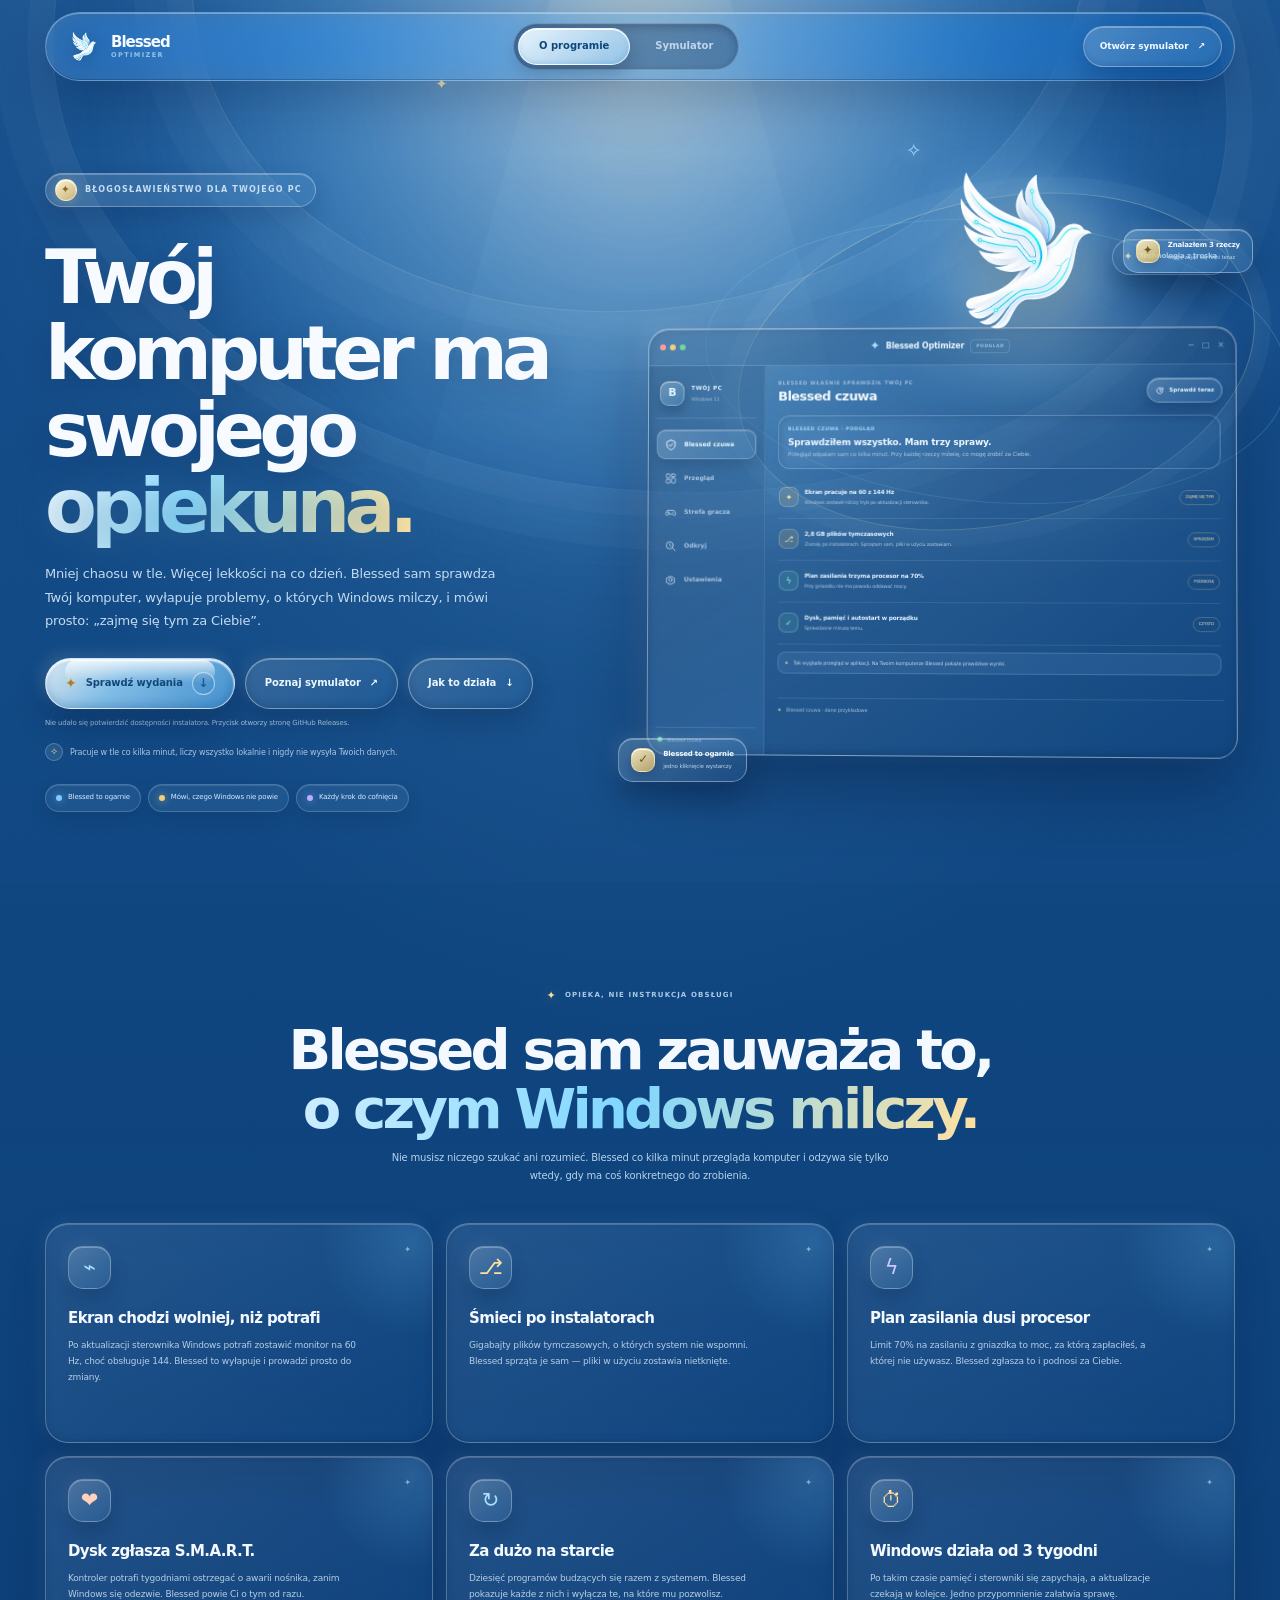
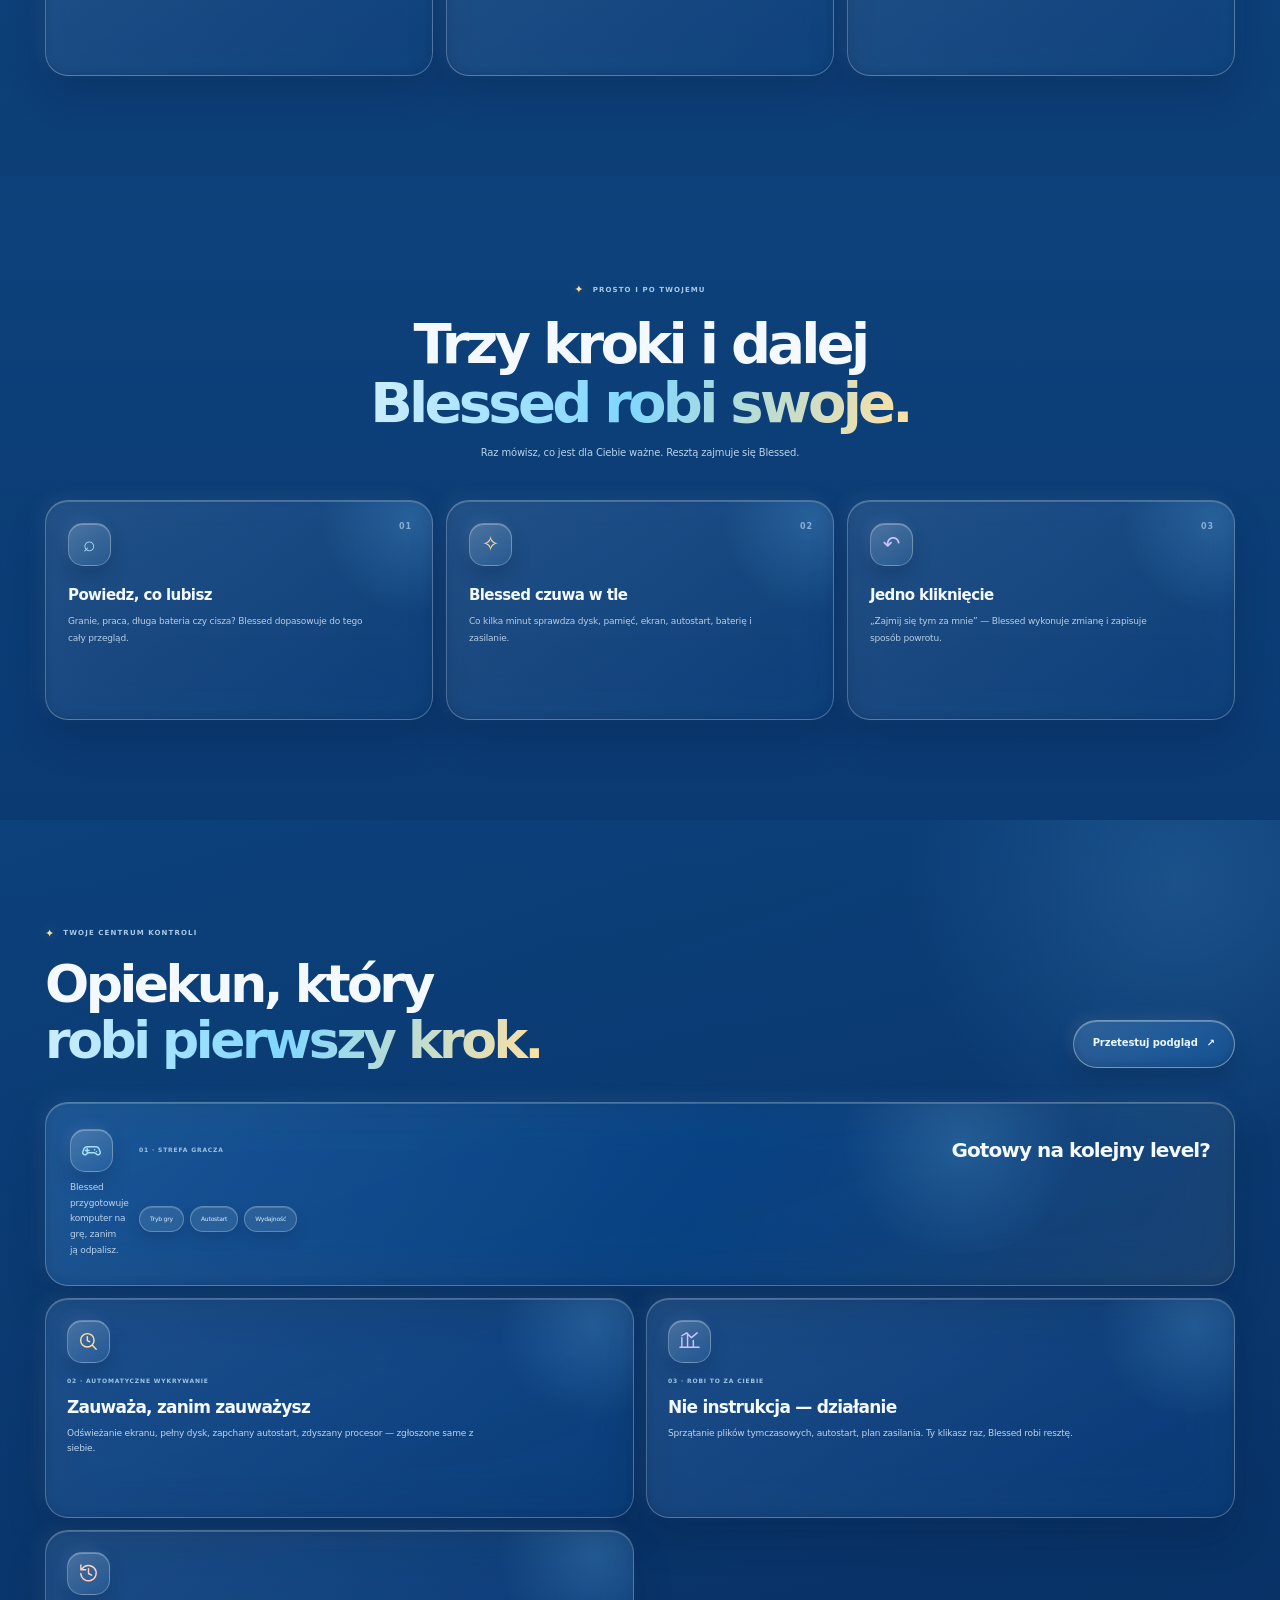
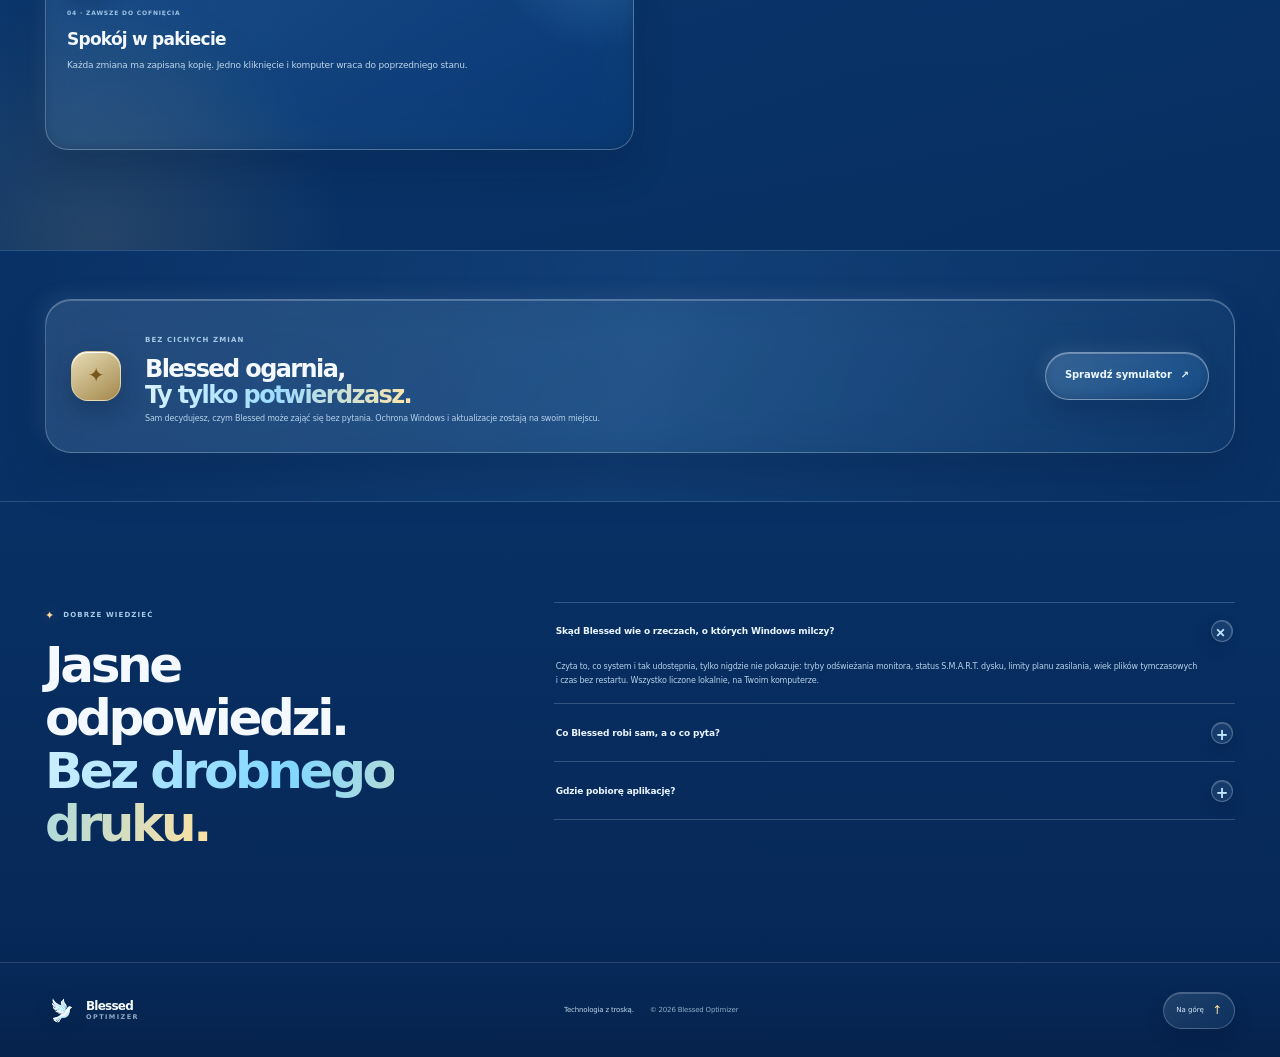
==== commit a91ee472: "v1.0.3: ikony i animacje w aplikacji - mniej surowego tekstu Co-authored-by: arena-agent <297053741+" ====
--- a/site/index.html
+++ b/site/index.html
@@ -7,8 +7,8 @@
   <meta name="description" content="Blessed Optimizer — przyjazny panel diagnostyczny Windows. Poznaj układ rzeczywistej aplikacji i sprawdź dostępność instalatora Windows (.exe).">
   <title>Blessed Optimizer — błogosławieństwo dla Twojego PC</title>
   <link rel="icon" type="image/png" href="assets/blessed-optimizer-logo-no-background.png">
-  <link rel="stylesheet" href="styles.css?v=blessed-wings-7">
-  <script src="script.js?v=blessed-wings-7" defer></script>
+  <link rel="stylesheet" href="styles.css?v=blessed-wings-8">
+  <script src="script.js?v=blessed-wings-8" defer></script>
 </head>
 <body>
   <div class="blessing-light" aria-hidden="true"><span class="light-beam"></span><span class="light-ring light-ring-one"></span><span class="light-ring light-ring-two"></span><i class="light-spark spark-a">✦</i><i class="light-spark spark-b">✧</i></div>
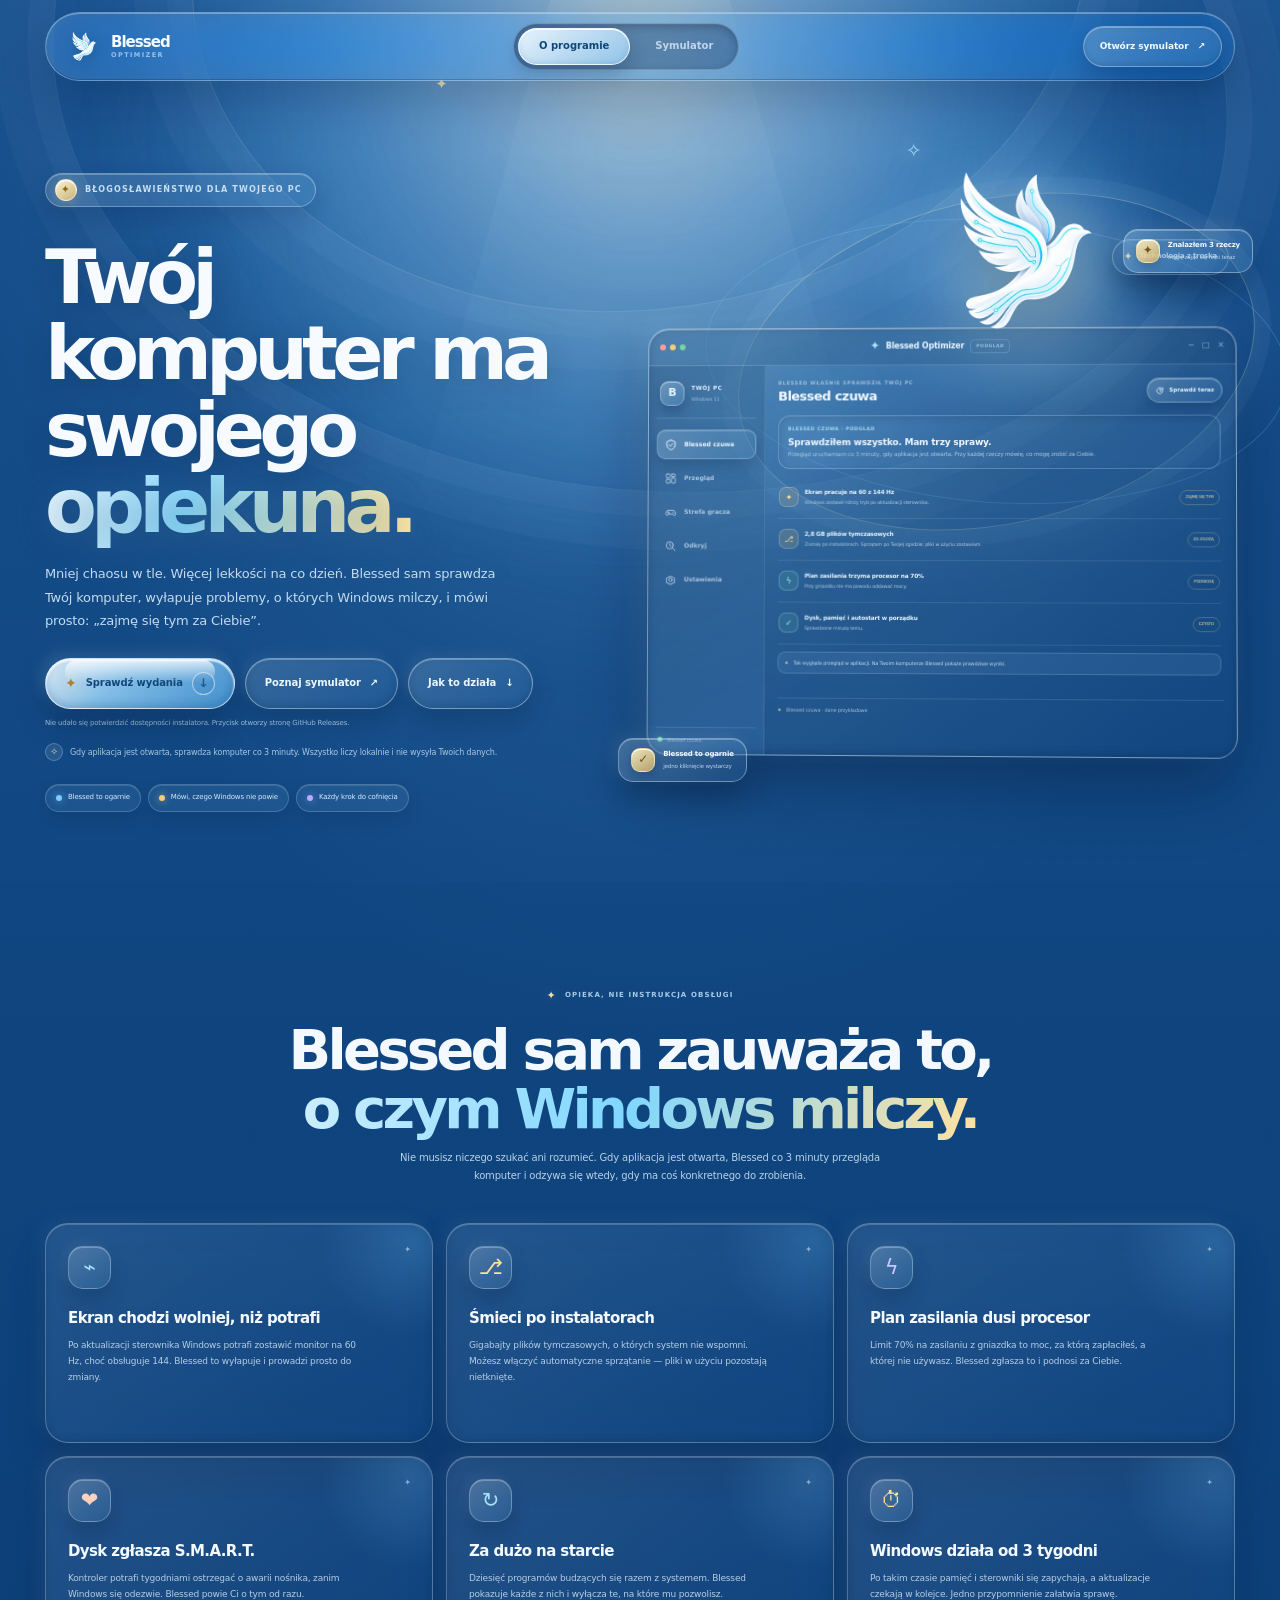
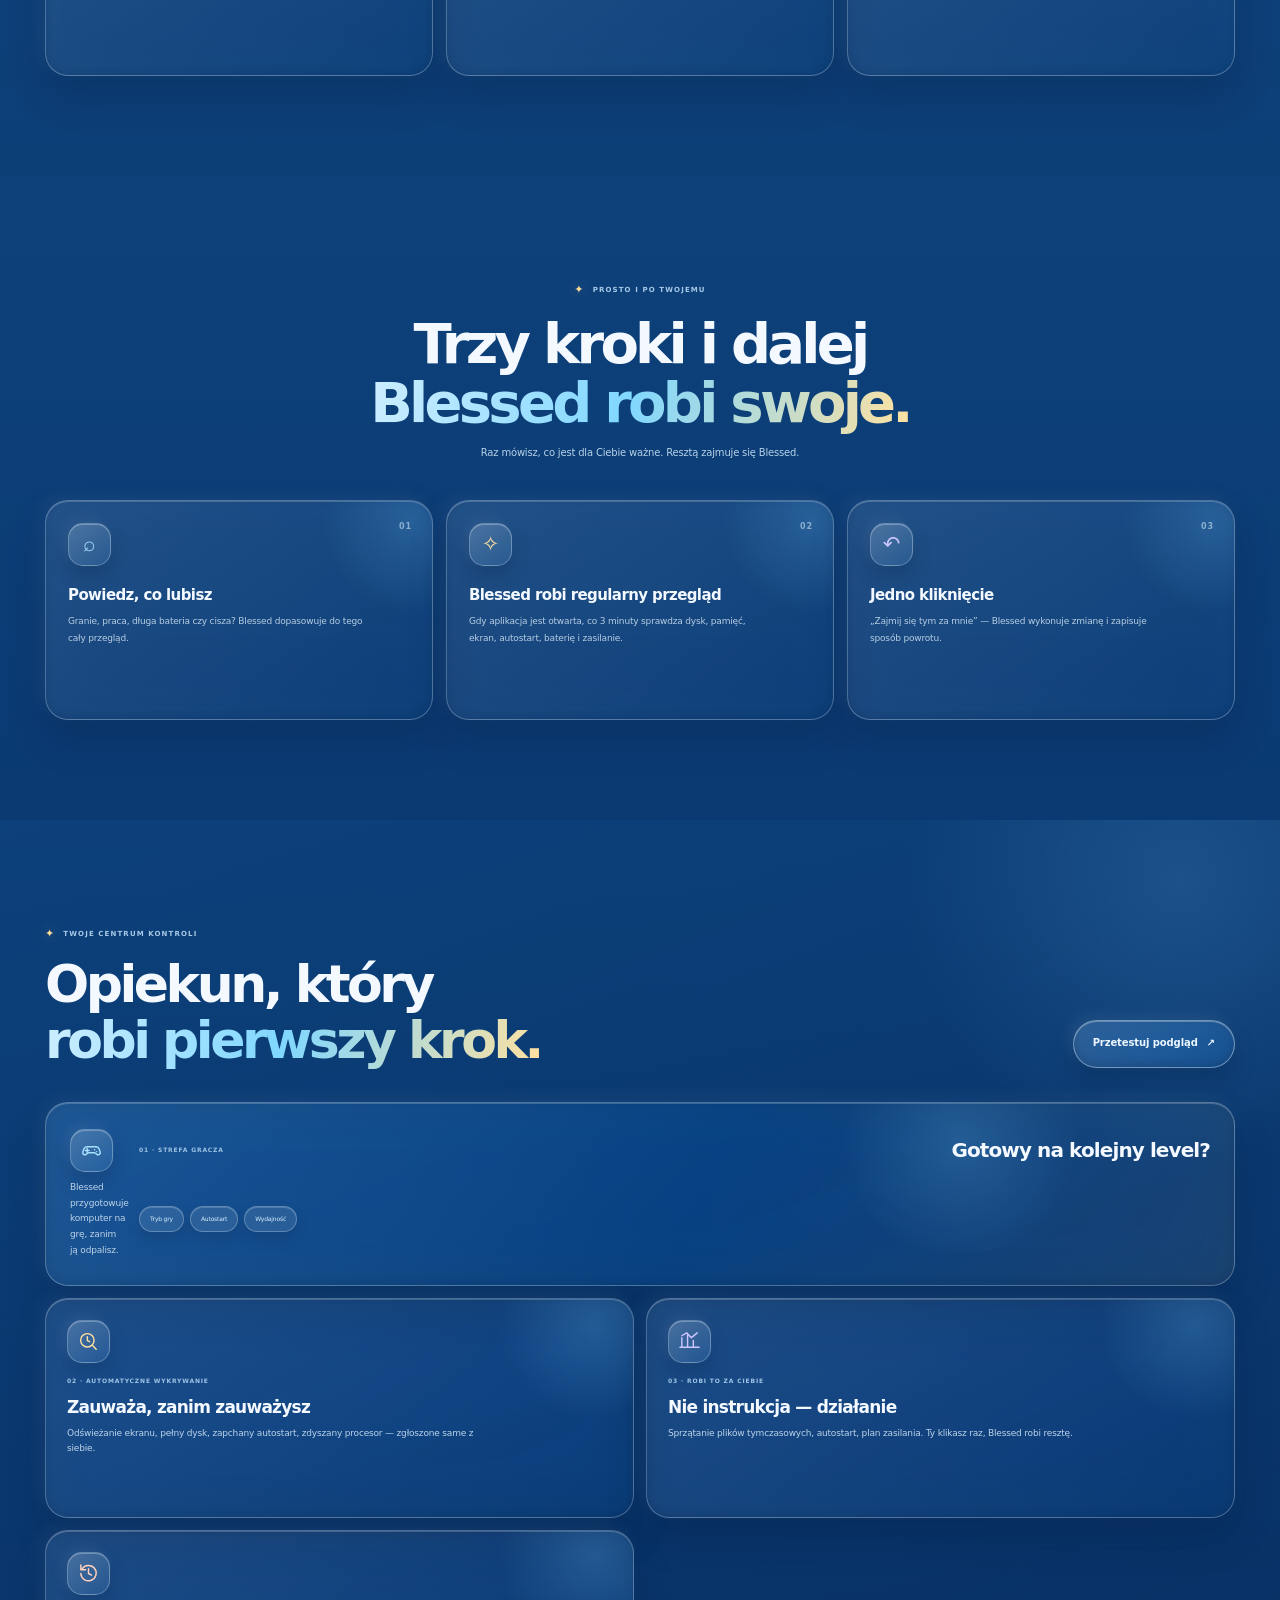
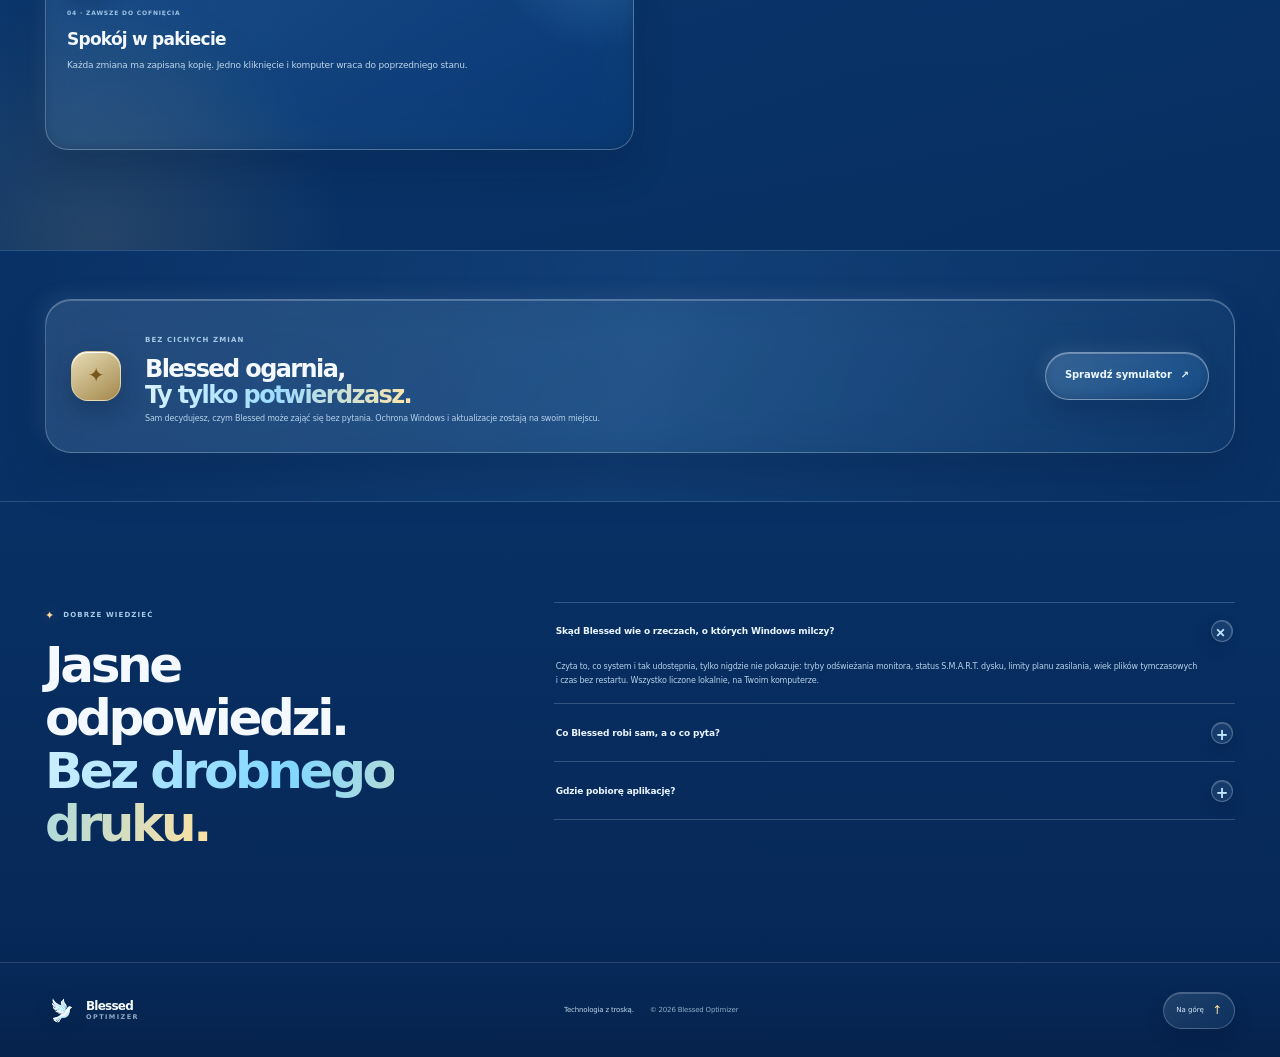
==== commit 4d19adcd: "Prepare Blessed Optimizer v1.0.4 Co-authored-by: arena-agent <297053741+arena-agent@users.noreply.gi" ====
--- a/site/index.html
+++ b/site/index.html
@@ -44,7 +44,7 @@
               <a class="button button-glass how-cta" href="#jak-dziala">Jak to działa <span aria-hidden="true">↓</span></a>
             </div>
             <p class="download-note" id="download-note" role="status" aria-live="polite">Instalator pobierzesz prosto z GitHub Releases — jeden plik .exe, bez dodatkowych kroków.</p>
-            <p class="hero-note"><span class="note-lock" aria-hidden="true">✧</span> Pracuje w tle co kilka minut, liczy wszystko lokalnie i nigdy nie wysyła Twoich danych.</p>
+            <p class="hero-note"><span class="note-lock" aria-hidden="true">✧</span> Gdy aplikacja jest otwarta, sprawdza komputer co 3 minuty. Wszystko liczy lokalnie i nie wysyła Twoich danych.</p>
             <div class="hero-promises">
               <span><i class="promise-dot dot-blue"></i> Blessed to ogarnie</span>
               <span><i class="promise-dot dot-gold"></i> Mówi, czego Windows nie powie</span>
@@ -87,10 +87,10 @@
 
       <section class="how-section section-space" id="czuwanie">
         <div class="wrap">
-          <div class="section-title reveal"><span class="section-kicker"><i>✦</i> OPIEKA, NIE INSTRUKCJA OBSŁUGI</span><h2>Blessed sam zauważa to,<br><span>o czym Windows milczy.</span></h2><p>Nie musisz niczego szukać ani rozumieć. Blessed co kilka minut przegląda komputer i odzywa się tylko wtedy, gdy ma coś konkretnego do zrobienia.</p></div>
+          <div class="section-title reveal"><span class="section-kicker"><i>✦</i> OPIEKA, NIE INSTRUKCJA OBSŁUGI</span><h2>Blessed sam zauważa to,<br><span>o czym Windows milczy.</span></h2><p>Nie musisz niczego szukać ani rozumieć. Gdy aplikacja jest otwarta, Blessed co 3 minuty przegląda komputer i odzywa się wtedy, gdy ma coś konkretnego do zrobienia.</p></div>
           <div class="how-grid">
             <article class="how-card reveal"><span class="how-num">✦</span><span class="how-icon icon-blue">⌁</span><h3>Ekran chodzi wolniej, niż potrafi</h3><p>Po aktualizacji sterownika Windows potrafi zostawić monitor na 60 Hz, choć obsługuje 144. Blessed to wyłapuje i prowadzi prosto do zmiany.</p></article>
-            <article class="how-card reveal reveal-delay-short"><span class="how-num">✦</span><span class="how-icon icon-gold">⎇</span><h3>Śmieci po instalatorach</h3><p>Gigabajty plików tymczasowych, o których system nie wspomni. Blessed sprząta je sam — pliki w użyciu zostawia nietknięte.</p></article>
+            <article class="how-card reveal reveal-delay-short"><span class="how-num">✦</span><span class="how-icon icon-gold">⎇</span><h3>Śmieci po instalatorach</h3><p>Gigabajty plików tymczasowych, o których system nie wspomni. Możesz włączyć automatyczne sprzątanie — pliki w użyciu pozostają nietknięte.</p></article>
             <article class="how-card reveal reveal-delay-medium"><span class="how-num">✦</span><span class="how-icon icon-lilac">ϟ</span><h3>Plan zasilania dusi procesor</h3><p>Limit 70% na zasilaniu z gniazdka to moc, za którą zapłaciłeś, a której nie używasz. Blessed zgłasza to i podnosi za Ciebie.</p></article>
             <article class="how-card reveal"><span class="how-num">✦</span><span class="how-icon icon-peach">❤</span><h3>Dysk zgłasza S.M.A.R.T.</h3><p>Kontroler potrafi tygodniami ostrzegać o awarii nośnika, zanim Windows się odezwie. Blessed powie Ci o tym od razu.</p></article>
             <article class="how-card reveal reveal-delay-short"><span class="how-num">✦</span><span class="how-icon icon-blue">↻</span><h3>Za dużo na starcie</h3><p>Dziesięć programów budzących się razem z systemem. Blessed pokazuje każde z nich i wyłącza te, na które mu pozwolisz.</p></article>
@@ -104,7 +104,7 @@
           <div class="section-title reveal"><span class="section-kicker"><i>✦</i> PROSTO I PO TWOJEMU</span><h2>Trzy kroki i dalej<br><span>Blessed robi swoje.</span></h2><p>Raz mówisz, co jest dla Ciebie ważne. Resztą zajmuje się Blessed.</p></div>
           <div class="how-grid">
             <article class="how-card reveal"><span class="how-num">01</span><span class="how-icon icon-blue">⌕</span><h3>Powiedz, co lubisz</h3><p>Granie, praca, długa bateria czy cisza? Blessed dopasowuje do tego cały przegląd.</p></article>
-            <article class="how-card reveal reveal-delay-short"><span class="how-num">02</span><span class="how-icon icon-gold">✧</span><h3>Blessed czuwa w tle</h3><p>Co kilka minut sprawdza dysk, pamięć, ekran, autostart, baterię i zasilanie.</p></article>
+            <article class="how-card reveal reveal-delay-short"><span class="how-num">02</span><span class="how-icon icon-gold">✧</span><h3>Blessed robi regularny przegląd</h3><p>Gdy aplikacja jest otwarta, co 3 minuty sprawdza dysk, pamięć, ekran, autostart, baterię i zasilanie.</p></article>
             <article class="how-card reveal reveal-delay-medium"><span class="how-num">03</span><span class="how-icon icon-lilac">↶</span><h3>Jedno kliknięcie</h3><p>„Zajmij się tym za mnie” — Blessed wykonuje zmianę i zapisuje sposób powrotu.</p></article>
           </div>
         </div>
@@ -124,25 +124,25 @@
 
       <section class="safety-strip" id="bezpieczenstwo"><div class="wrap safety-strip-inner reveal"><span class="safety-symbol">✦</span><div><span class="section-kicker">BEZ CICHYCH ZMIAN</span><h2>Blessed ogarnia,<br><span>Ty tylko potwierdzasz.</span></h2><p>Sam decydujesz, czym Blessed może zająć się bez pytania. Ochrona Windows i aktualizacje zostają na swoim miejscu.</p></div><button class="button button-glass" type="button" data-open-tab="simulator">Sprawdź symulator <span aria-hidden="true">↗</span></button></div></section>
 
-      <section class="faq-section section-space" id="pytania"><div class="wrap faq-wrap"><div class="section-title reveal"><span class="section-kicker"><i>✦</i> DOBRZE WIEDZIEĆ</span><h2>Jasne odpowiedzi.<br><span>Bez drobnego druku.</span></h2></div><div class="faq-list reveal reveal-delay"><details class="faq-item" open><summary>Skąd Blessed wie o rzeczach, o których Windows milczy?<span>+</span></summary><p>Czyta to, co system i tak udostępnia, tylko nigdzie nie pokazuje: tryby odświeżania monitora, status S.M.A.R.T. dysku, limity planu zasilania, wiek plików tymczasowych i czas bez restartu. Wszystko liczone lokalnie, na Twoim komputerze.</p></details><details class="faq-item"><summary>Co Blessed robi sam, a o co pyta?<span>+</span></summary><p>Sam przegląda komputer w tle i sam sprząta pliki tymczasowe, jeśli mu na to pozwolisz. O zmiany w autostarcie i planie zasilania pyta jednym przyciskiem — i zapisuje kopię, żeby dało się wrócić. Listę „czym możesz zająć się sam” ustawiasz w zakładce Blessed czuwa.</p></details><details class="faq-item"><summary>Gdzie pobiorę aplikację?<span>+</span></summary><p>Przyciskiem u góry strony. Pobierasz jeden plik .exe z GitHub Releases — instaluje się dla Twojego konta, bez uprawnień administratora.</p></details></div></div></section>
+      <section class="faq-section section-space" id="pytania"><div class="wrap faq-wrap"><div class="section-title reveal"><span class="section-kicker"><i>✦</i> DOBRZE WIEDZIEĆ</span><h2>Jasne odpowiedzi.<br><span>Bez drobnego druku.</span></h2></div><div class="faq-list reveal reveal-delay"><details class="faq-item" open><summary>Skąd Blessed wie o rzeczach, o których Windows milczy?<span>+</span></summary><p>Czyta to, co system i tak udostępnia, tylko nigdzie nie pokazuje: tryby odświeżania monitora, status S.M.A.R.T. dysku, limity planu zasilania, wiek plików tymczasowych i czas bez restartu. Wszystko liczone lokalnie, na Twoim komputerze.</p></details><details class="faq-item"><summary>Co Blessed robi sam, a o co pyta?<span>+</span></summary><p>Gdy aplikacja jest otwarta, Blessed może przeglądać komputer co 3 minuty. Automatyczne sprzątanie plików tymczasowych jest domyślnie wyłączone i wymaga osobnej zgody; przed ręcznym sprzątaniem zobaczysz podgląd. Zmiany w autostarcie i planie zasilania zatwierdzasz osobno i możesz je cofnąć. Ustawienia znajdziesz w osobnej karcie.</p></details><details class="faq-item"><summary>Gdzie pobiorę aplikację?<span>+</span></summary><p>Przyciskiem u góry strony. Pobierasz jeden plik .exe z GitHub Releases — instaluje się dla Twojego konta, bez uprawnień administratora.</p></details></div></div></section>
     </section>
 
     <section class="tab-panel simulator-panel" id="panel-simulator" role="tabpanel" aria-labelledby="tab-simulator" tabindex="0" hidden>
       <div class="simulator-hero">
         <div class="wrap simulator-hero-inner">
-          <div class="simulator-copy reveal"><span class="section-kicker"><i>✦</i> BLESSED JEST OBOK</span><h1>Cześć, jestem<br><span>Blessed.</span></h1><p>Twój wierny pomocnik zza światów. Sam sprawdzam Twój komputer, sam znajduję to, co go spowalnia, i sam się tym zajmuję — wystarczy, że klikniesz „zrób to za mnie”.</p><div class="simulator-tags"><span><i>✓</i> Czuwa w tle</span><span><i>✓</i> Sam znajduje problemy</span><span><i>✓</i> Zawsze możesz cofnąć</span></div></div>
+          <div class="simulator-copy reveal"><span class="section-kicker"><i>✦</i> BLESSED JEST OBOK</span><h1>Cześć, jestem<br><span>Blessed.</span></h1><p>Twój wierny pomocnik zza światów. Sam sprawdzam Twój komputer, sam znajduję to, co go spowalnia, i sam się tym zajmuję — wystarczy, że klikniesz „zrób to za mnie”.</p><div class="simulator-tags"><span><i>✓</i> Sprawdza co 3 minuty</span><span><i>✓</i> Sam znajduje problemy</span><span><i>✓</i> Zawsze możesz cofnąć</span></div></div>
           <figure class="simulator-logo-card reveal reveal-delay"><img src="assets/blessed-optimizer-logo.png" alt="Logo Blessed Optimizer — biały gołąb z błękitnymi detalami na jasnym tle"><figcaption>TECHNOLOGIA Z TROSKĄ <span>✦</span></figcaption></figure>
         </div>
       </div>
       <section class="program-preview-section" aria-labelledby="program-preview-heading">
         <div class="wrap">
           <div class="program-preview-heading reveal">
-            <div><span class="section-kicker"><i>✦</i> BLESSED OPTIMIZER · v1.0.3</span><h2 id="program-preview-heading">Zajrzyj do aplikacji,<br><span>zanim zaczniesz z niej korzystać.</span></h2><p>Podgląd pokazuje cztery główne kategorie aplikacji Windows oraz dodatkowe narzędzia: Procesy, Autostart i Zasilanie. Dane Twojego komputera zobaczysz po instalacji.</p></div>
+            <div><span class="section-kicker"><i>✦</i> BLESSED OPTIMIZER · v1.0.4</span><h2 id="program-preview-heading">Zajrzyj do aplikacji,<br><span>zanim zaczniesz z niej korzystać.</span></h2><p>Aplikacja 1.0.4 porządkuje funkcje w bocznym menu: opiekę, wydajność, diagnostykę, ustawienia Windows i preferencje. Tutaj zobaczysz przykładowe ekrany; prawdziwe dane pokaże program po instalacji.</p></div>
             <span class="concept-badge"><i></i> PODGLĄD INTERFEJSU · DANE DEMO</span>
           </div>
           <div class="program-window glass-panel reveal" role="region" aria-label="Interaktywny podgląd układu aplikacji Blessed Optimizer">
             <div class="program-titlebar">
-              <div class="program-title-brand"><img src="assets/blessed-optimizer-logo-no-background.png" alt=""><span><strong>Blessed Optimizer</strong><small>Aplikacja Windows · v1.0.3</small></span></div>
+              <div class="program-title-brand"><img src="assets/blessed-optimizer-logo-no-background.png" alt=""><span><strong>Blessed Optimizer</strong><small>Aplikacja Windows · v1.0.4</small></span></div>
               <span class="program-window-status"><i></i> UKŁAD APLIKACJI · DANE DEMO</span>
               <div class="program-window-controls" aria-hidden="true"><i>−</i><i>□</i><i>×</i></div>
             </div>
@@ -168,7 +168,7 @@
               </div>
             </div>
           </div>
-          <p class="program-window-caption"><span>✧</span> Układ aplikacji odpowiada wersji Windows; Procesy, Autostart i Zasilanie są w grupie dodatkowych narzędzi. Przełączniki i liczby tutaj są demonstracyjne — rzeczywiste dane odczytuje zainstalowany program.</p>
+          <p class="program-window-caption"><span>✧</span> To uproszczony symulator funkcji. W aplikacji 1.0.4 opcje są ułożone w bocznym menu, a przełączniki i liczby tutaj są demonstracyjne — rzeczywiste dane odczytuje zainstalowany program.</p>
         </div>
       </section>
       <section class="simulator-section section-space" id="symulator">
@@ -192,7 +192,7 @@
   <footer class="site-footer"><div class="wrap footer-inner"><a class="brand footer-brand" href="#program" data-open-tab="about"><img class="brand-logo" src="assets/blessed-optimizer-logo-no-background.png" alt=""><span class="brand-wordmark">Blessed <span>OPTIMIZER</span></span></a><p>Technologia z troską. <span>© <span id="current-year">2026</span> Blessed Optimizer</span></p><button class="back-to-top" type="button" data-open-tab="about">Na górę <span>↑</span></button></div></footer>
   <div class="toast" id="site-toast" role="status" aria-live="polite"></div>
 
-  <template id="panel-care"><div class="app-view-intro"><span class="mini-label">BLESSED CZUWA · PODGLĄD</span><h3>Sprawdziłem wszystko. Mam trzy sprawy.</h3><p>Przegląd odpalam sam co kilka minut. Przy każdej rzeczy mówię, co mogę zrobić za Ciebie.</p></div><div class="diagnostic-list"><article class="diagnostic-row"><span class="diag-status status-review">✦</span><span><strong>Ekran pracuje na 60 z 144 Hz</strong><small>Windows zostawił niższy tryb po aktualizacji sterownika.</small></span><span class="diag-pill">ZAJMĘ SIĘ TYM</span></article><article class="diagnostic-row"><span class="diag-status status-review">⎇</span><span><strong>2,8 GB plików tymczasowych</strong><small>Zostały po instalatorach. Sprzątam sam, pliki w użyciu zostawiam.</small></span><span class="diag-pill">SPRZĄTAM</span></article><article class="diagnostic-row"><span class="diag-status status-check">ϟ</span><span><strong>Plan zasilania trzyma procesor na 70%</strong><small>Przy gniazdku nie ma powodu oddawać mocy.</small></span><span class="diag-pill">PODNIOSĘ</span></article><article class="diagnostic-row"><span class="diag-status status-check">✓</span><span><strong>Dysk, pamięć i autostart w porządku</strong><small>Sprawdzone minutę temu.</small></span><span class="diag-pill">CZYSTO</span></article><div class="diagnostic-disclaimer"><span>✦</span> Tak wygląda przegląd w aplikacji. Na Twoim komputerze Blessed pokaże prawdziwe wyniki.</div></div></template>
+  <template id="panel-care"><div class="app-view-intro"><span class="mini-label">BLESSED CZUWA · PODGLĄD</span><h3>Sprawdziłem wszystko. Mam trzy sprawy.</h3><p>Przegląd uruchamiam co 3 minuty, gdy aplikacja jest otwarta. Przy każdej rzeczy mówię, co mogę zrobić za Ciebie.</p></div><div class="diagnostic-list"><article class="diagnostic-row"><span class="diag-status status-review">✦</span><span><strong>Ekran pracuje na 60 z 144 Hz</strong><small>Windows zostawił niższy tryb po aktualizacji sterownika.</small></span><span class="diag-pill">ZAJMĘ SIĘ TYM</span></article><article class="diagnostic-row"><span class="diag-status status-review">⎇</span><span><strong>2,8 GB plików tymczasowych</strong><small>Zostały po instalatorach. Sprzątam po Twojej zgodzie; pliki w użyciu zostawiam.</small></span><span class="diag-pill">ZA ZGODĄ</span></article><article class="diagnostic-row"><span class="diag-status status-check">ϟ</span><span><strong>Plan zasilania trzyma procesor na 70%</strong><small>Przy gniazdku nie ma powodu oddawać mocy.</small></span><span class="diag-pill">PODNIOSĘ</span></article><article class="diagnostic-row"><span class="diag-status status-check">✓</span><span><strong>Dysk, pamięć i autostart w porządku</strong><small>Sprawdzone minutę temu.</small></span><span class="diag-pill">CZYSTO</span></article><div class="diagnostic-disclaimer"><span>✦</span> Tak wygląda przegląd w aplikacji. Na Twoim komputerze Blessed pokaże prawdziwe wyniki.</div></div></template>
   <template id="panel-overview"><div class="overview-grid"><article class="overview-score-card"><div class="score-ring" role="img" aria-label="Przykładowy wynik: 68 na 100"><div><strong>68</strong><small>/100</small></div></div><div class="score-copy"><span class="mini-label">TWÓJ PUNKT STARTU · DEMO</span><h3>Małe kroki, dobra zmiana.</h3><p>Wynik tylko na potrzeby podglądu.</p><div class="score-badges"><span class="badge badge-violet">4 wskazówki</span><span class="badge badge-dim">0 zmian</span></div></div></article><div class="overview-stat-stack"><div class="overview-stat"><span class="overview-stat-icon mint">ϟ</span><span><small>Profil energii</small><strong>Zrównoważony</strong></span><span class="stat-chevron">›</span></div><div class="overview-stat"><span class="overview-stat-icon violet">⌁</span><span><small>Ekran</small><strong>60 Hz · przykład</strong></span><span class="stat-chevron">›</span></div><div class="overview-stat"><span class="overview-stat-icon amber">↗</span><span><small>Autostart</small><strong>12 pozycji · demo</strong></span><span class="stat-chevron">›</span></div></div></div><section class="overview-suggestions"><div class="app-section-title"><h3>Miłe rzeczy do sprawdzenia</h3><span>PRZYKŁAD</span></div><div class="suggestion-row"><span class="suggestion-symbol symbol-violet">⌁</span><span><strong>Poznaj możliwości swojego ekranu</strong><small>Być może czeka na Ciebie płynniejszy obraz.</small></span><button type="button" class="mini-more" aria-label="Więcej o ekranie" data-toast="To tylko wskazówka demo. Ustawienie sprawdzisz w opcjach ekranu Windows.">?</button></div><div class="suggestion-row"><span class="suggestion-symbol symbol-mint">↗</span><span><strong>Zajrzyj do aplikacji startowych</strong><small>Wybierz, które chcesz mieć pod ręką.</small></span><button type="button" class="mini-more" aria-label="Więcej o autostarcie" data-toast="To tylko przykład. Makieta nie widzi aplikacji na Twoim komputerze.">?</button></div></section></template>
   <template id="panel-gaming"><div class="app-view-intro"><span class="mini-label">STREFA GRACZA · PODGLĄD</span><h3>Wskocz do gry po swojemu.</h3><p>Najpierw zobacz opcje, potem decyduj. Każdy przełącznik działa lokalnie.</p></div><div class="app-setting-list"><article class="app-setting-row"><div class="setting-symbol symbol-mint">⌘</div><div class="setting-copy"><div class="setting-titleline"><strong>Tryb gry</strong><span class="setting-state-text">Włączony w demo</span></div><p>Opcja Windows związana z rozgrywką.</p><details class="setting-help"><summary><span>?</span> Wyjaśnij</summary><div class="help-content"><p>Windows traktuje aktywną grę priorytetowo i wycisza zbędne zadania w tle.</p><details><summary>Dla nerdów</summary><p>Aplikacja pokazuje źródło i dokładny zakres każdej zmiany.</p></details></div></details></div><button class="mock-switch is-on" type="button" role="switch" aria-checked="true" aria-label="Tryb gry w podglądzie"><span></span></button></article><article class="app-setting-row"><div class="setting-symbol symbol-violet">◉</div><div class="setting-copy"><div class="setting-titleline"><strong>Launchery w autostarcie</strong><span class="setting-state-text">Do sprawdzenia</span></div><p>Wybierz, co chcesz uruchamiać z systemem.</p><details class="setting-help"><summary><span>?</span> Wyjaśnij</summary><div class="help-content"><p>Zdecyduj, które launchery są Ci potrzebne od razu.</p><details><summary>Dla nerdów</summary><p>Aplikacja pokazuje nazwę wpisu i skutek jego wyłączenia.</p></details></div></details></div><button class="mock-switch" type="button" role="switch" aria-checked="false" aria-label="Launchery w autostarcie"><span></span></button></article><article class="app-setting-row"><div class="setting-symbol symbol-amber">ϟ</div><div class="setting-copy"><div class="setting-titleline"><strong>Profil energii</strong><span class="setting-state-text">Zrównoważony</span></div><p>Dopasuj wydajność do swojego rytmu.</p><details class="setting-help"><summary><span>?</span> Wyjaśnij</summary><div class="help-content"><p>Więcej mocy na żądanie — profil przełączysz jednym kliknięciem.</p><details><summary>Dla nerdów</summary><p>Blessed pokazuje opcje obsługiwane przez Twój sprzęt.</p></details></div></details></div><button class="mock-switch" type="button" role="switch" aria-checked="false" aria-label="Profil energii"><span></span></button></article></div></template>
   <template id="panel-diagnostics"><div class="app-view-intro"><span class="mini-label">ODKRYWANIE · PODGLĄD</span><h3>Każdy PC ma swoją historię.</h3><p>Oto przyjazne podpowiedzi, które pomagają ją poznać.</p></div><div class="diagnostic-list"><article class="diagnostic-row"><span class="diag-status status-review">✧</span><span><strong>Możliwości Twojego ekranu</strong><small>Sprawdź obsługiwaną częstotliwość.</small></span><span class="diag-pill">WARTO ZERKNĄĆ</span></article><article class="diagnostic-row"><span class="diag-status status-check">✓</span><span><strong>Profil energii</strong><small>Znajdź balans mocy i czasu pracy na baterii.</small></span><span class="diag-pill">POZNAJ</span></article><article class="diagnostic-row"><span class="diag-status status-review">✧</span><span><strong>Aplikacje uruchamiane z systemem</strong><small>Zdecyduj, które mogą poczekać.</small></span><span class="diag-pill">WARTO ZERKNĄĆ</span></article><div class="diagnostic-disclaimer"><span>✦</span> Przykładowe wskazówki — pełny przegląd wykonasz w aplikacji Windows.</div></div></template>
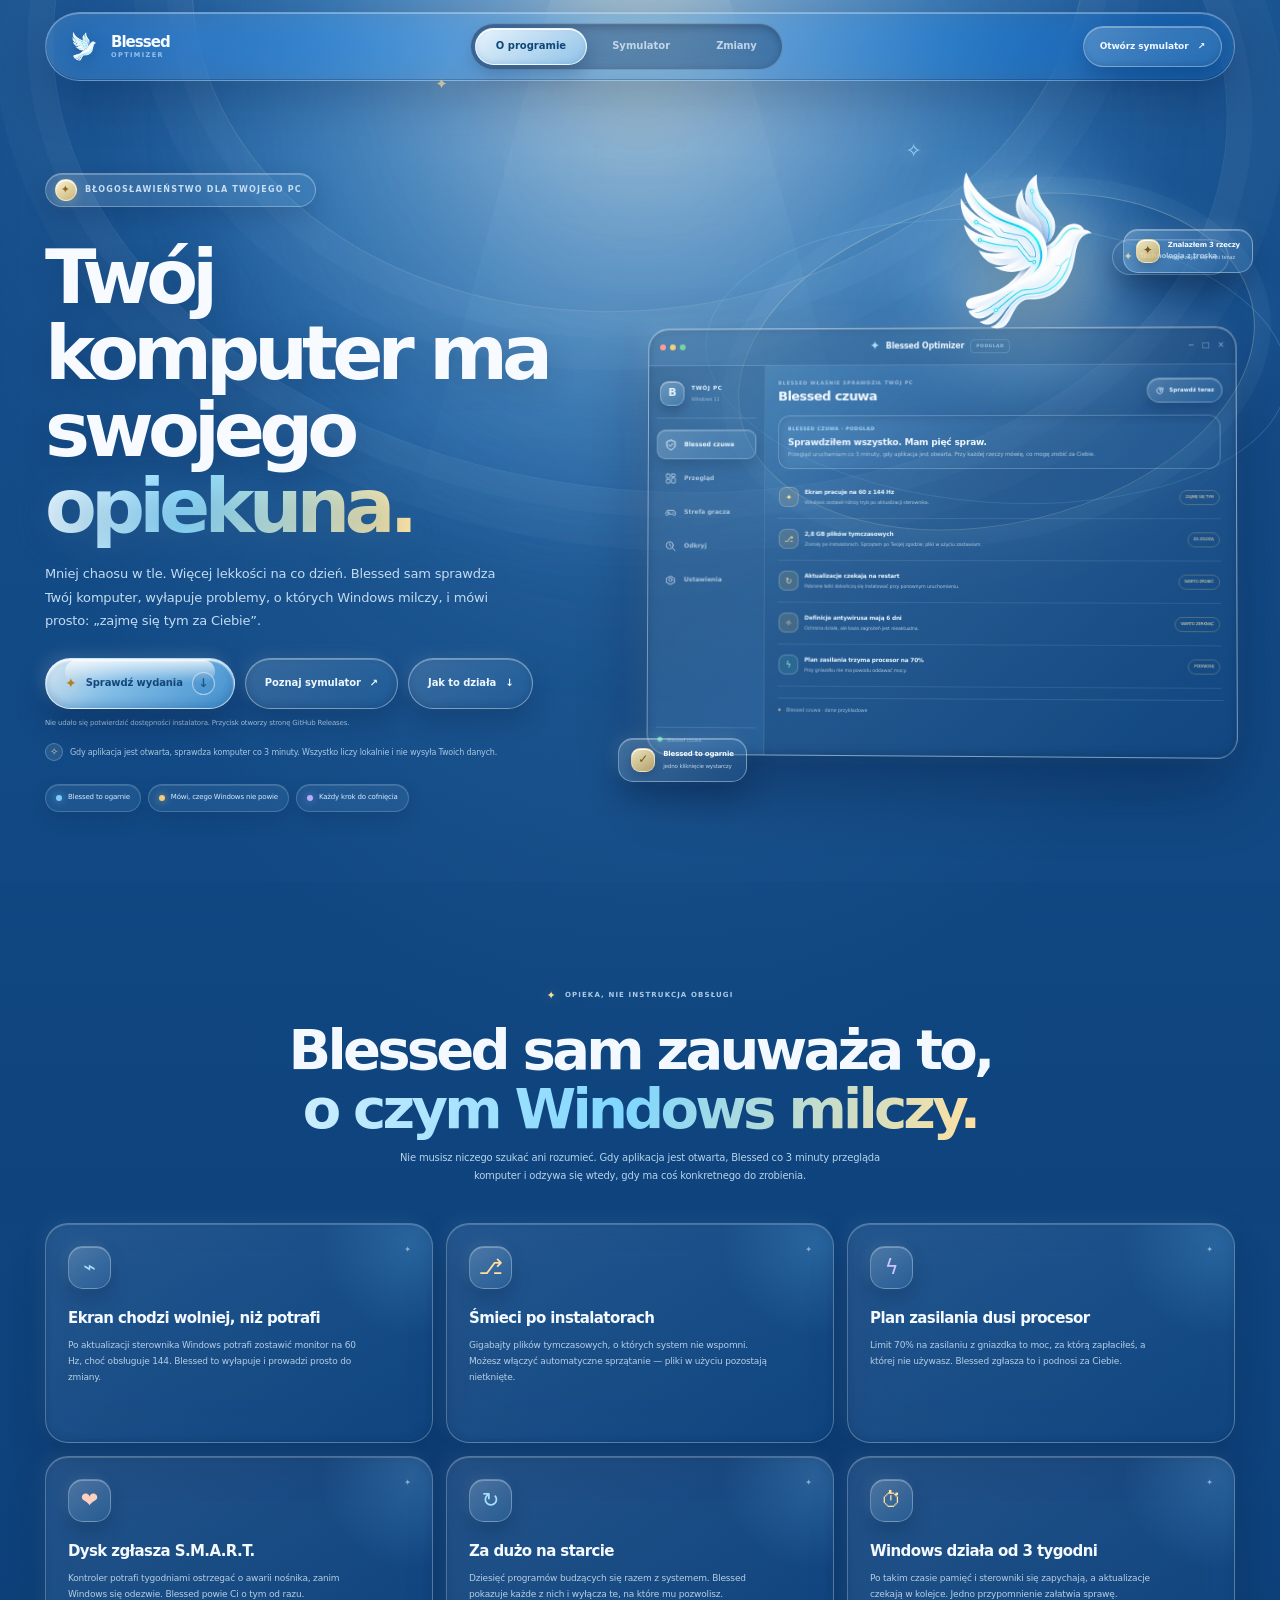
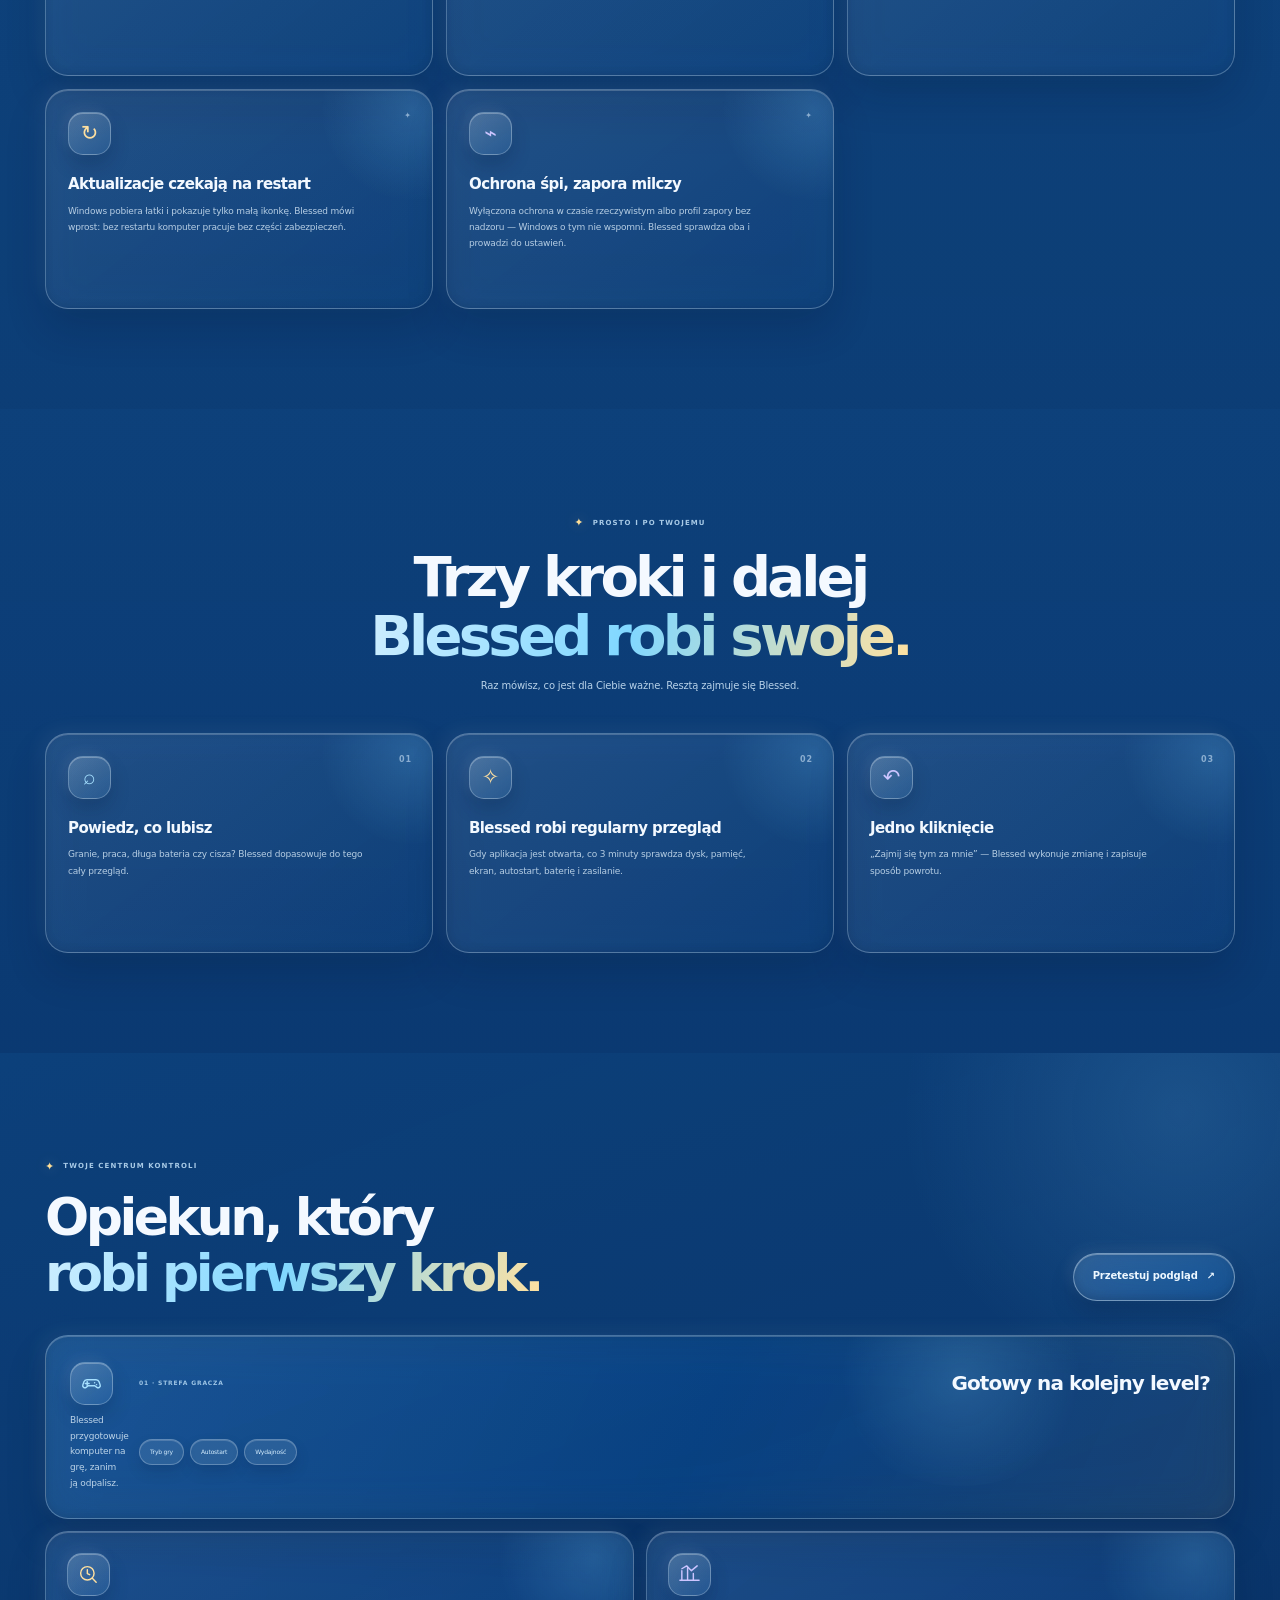
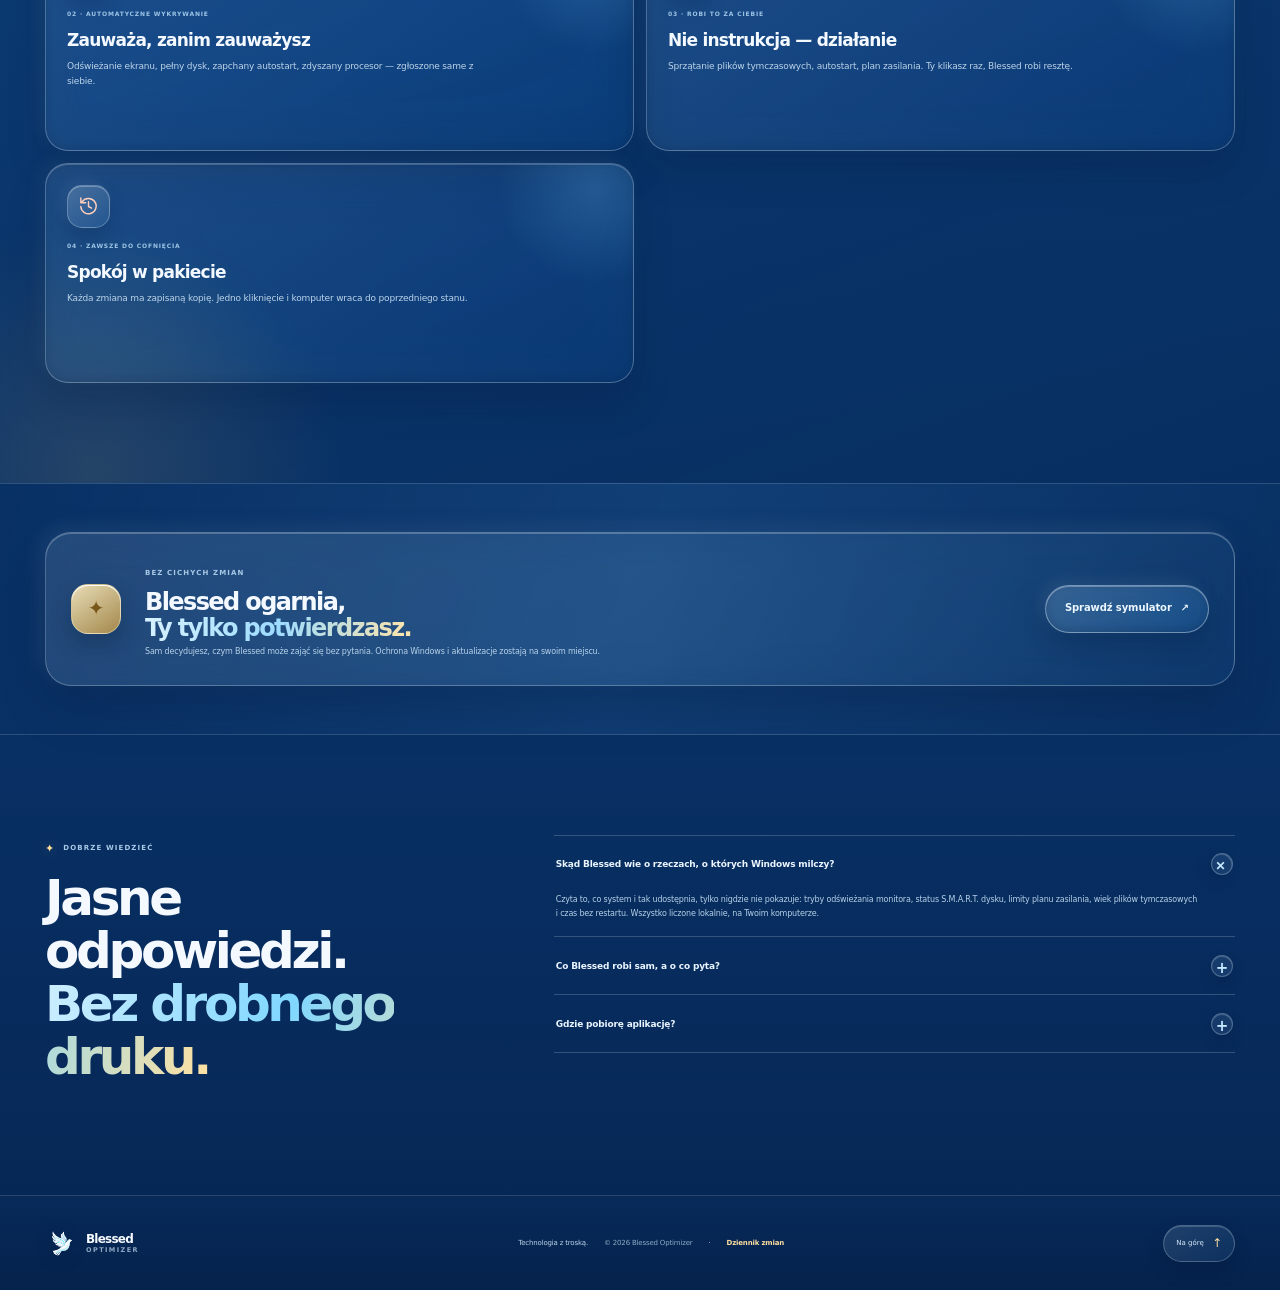
==== commit 31616dec: "v1.1.0: Blessed widzi więcej — nowe ciche sprawdzenia, wyciszanie, kosz, testy, dziennik zmian Aplik" ====
--- a/site/index.html
+++ b/site/index.html
@@ -6,9 +6,34 @@
   <meta name="theme-color" content="#0b3770">
   <meta name="description" content="Blessed Optimizer — przyjazny panel diagnostyczny Windows. Poznaj układ rzeczywistej aplikacji i sprawdź dostępność instalatora Windows (.exe).">
   <title>Blessed Optimizer — błogosławieństwo dla Twojego PC</title>
+  <link rel="canonical" href="https://rejson59.github.io/Blessed-Optimizer/">
+  <meta property="og:type" content="website">
+  <meta property="og:site_name" content="Blessed Optimizer">
+  <meta property="og:title" content="Blessed Optimizer — błogosławieństwo dla Twojego PC">
+  <meta property="og:description" content="Lokalny pomocnik Windowsa: sam sprawdza komputer, wyłapuje rzeczy, o których system milczy, i proponuje gotowe rozwiązanie jednym kliknięciem. Bez telemetrii.">
+  <meta property="og:url" content="https://rejson59.github.io/Blessed-Optimizer/">
+  <meta property="og:image" content="https://rejson59.github.io/Blessed-Optimizer/assets/blessed-optimizer-logo.png">
+  <meta name="twitter:card" content="summary_large_image">
+  <meta name="twitter:title" content="Blessed Optimizer — błogosławieństwo dla Twojego PC">
+  <meta name="twitter:description" content="Lokalny pomocnik Windowsa: sam sprawdza komputer, wyłapuje rzeczy, o których system milczy, i proponuje gotowe rozwiązanie jednym kliknięciem. Bez telemetrii.">
+  <meta name="twitter:image" content="https://rejson59.github.io/Blessed-Optimizer/assets/blessed-optimizer-logo.png">
   <link rel="icon" type="image/png" href="assets/blessed-optimizer-logo-no-background.png">
-  <link rel="stylesheet" href="styles.css?v=blessed-wings-8">
-  <script src="script.js?v=blessed-wings-8" defer></script>
+  <link rel="stylesheet" href="styles.css?v=blessed-wings-9">
+  <script type="application/ld+json">
+  {
+    "@context": "https://schema.org",
+    "@type": "SoftwareApplication",
+    "name": "Blessed Optimizer",
+    "operatingSystem": "Windows 10/11 x64",
+    "applicationCategory": "UtilitiesApplication",
+    "inLanguage": "pl",
+    "description": "Lokalny pomocnik Windowsa: co 3 minuty przegląda komputer, wyłapuje rzeczy, o których system milczy, i proponuje gotowe, odwracalne rozwiązania jednym kliknięciem. Bez telemetrii.",
+    "url": "https://rejson59.github.io/Blessed-Optimizer/",
+    "downloadUrl": "https://github.com/rejson59/Blessed-Optimizer/releases",
+    "offers": { "@type": "Offer", "price": "0", "priceCurrency": "PLN" }
+  }
+  </script>
+  <script src="script.js?v=blessed-wings-9" defer></script>
 </head>
 <body>
   <div class="blessing-light" aria-hidden="true"><span class="light-beam"></span><span class="light-ring light-ring-one"></span><span class="light-ring light-ring-two"></span><i class="light-spark spark-a">✦</i><i class="light-spark spark-b">✧</i></div>
@@ -23,6 +48,7 @@
       <div class="site-tabs" role="tablist" aria-label="Główne sekcje strony">
         <button class="site-tab is-active" id="tab-about" role="tab" type="button" aria-selected="true" aria-controls="panel-about" data-site-tab="about">O programie</button>
         <button class="site-tab" id="tab-simulator" role="tab" type="button" aria-selected="false" aria-controls="panel-simulator" data-site-tab="simulator" tabindex="-1">Symulator</button>
+        <a class="site-tab site-tab-link" href="changelog.html">Zmiany</a>
       </div>
       <button class="button button-top" type="button" data-open-tab="simulator">Otwórz symulator <span aria-hidden="true">↗</span></button>
     </div>
@@ -95,6 +121,8 @@
             <article class="how-card reveal"><span class="how-num">✦</span><span class="how-icon icon-peach">❤</span><h3>Dysk zgłasza S.M.A.R.T.</h3><p>Kontroler potrafi tygodniami ostrzegać o awarii nośnika, zanim Windows się odezwie. Blessed powie Ci o tym od razu.</p></article>
             <article class="how-card reveal reveal-delay-short"><span class="how-num">✦</span><span class="how-icon icon-blue">↻</span><h3>Za dużo na starcie</h3><p>Dziesięć programów budzących się razem z systemem. Blessed pokazuje każde z nich i wyłącza te, na które mu pozwolisz.</p></article>
             <article class="how-card reveal reveal-delay-medium"><span class="how-num">✦</span><span class="how-icon icon-gold">⏱</span><h3>Windows działa od 3 tygodni</h3><p>Po takim czasie pamięć i sterowniki się zapychają, a aktualizacje czekają w kolejce. Jedno przypomnienie załatwia sprawę.</p></article>
+            <article class="how-card reveal"><span class="how-num">✦</span><span class="how-icon icon-gold">↻</span><h3>Aktualizacje czekają na restart</h3><p>Windows pobiera łatki i pokazuje tylko małą ikonkę. Blessed mówi wprost: bez restartu komputer pracuje bez części zabezpieczeń.</p></article>
+            <article class="how-card reveal reveal-delay-short"><span class="how-num">✦</span><span class="how-icon icon-lilac">⌁</span><h3>Ochrona śpi, zapora milczy</h3><p>Wyłączona ochrona w czasie rzeczywistym albo profil zapory bez nadzoru — Windows o tym nie wspomni. Blessed sprawdza oba i prowadzi do ustawień.</p></article>
           </div>
         </div>
       </section>
@@ -137,12 +165,12 @@
       <section class="program-preview-section" aria-labelledby="program-preview-heading">
         <div class="wrap">
           <div class="program-preview-heading reveal">
-            <div><span class="section-kicker"><i>✦</i> BLESSED OPTIMIZER · v1.0.4</span><h2 id="program-preview-heading">Zajrzyj do aplikacji,<br><span>zanim zaczniesz z niej korzystać.</span></h2><p>Aplikacja 1.0.4 porządkuje funkcje w bocznym menu: opiekę, wydajność, diagnostykę, ustawienia Windows i preferencje. Tutaj zobaczysz przykładowe ekrany; prawdziwe dane pokaże program po instalacji.</p></div>
+            <div><span class="section-kicker"><i>✦</i> BLESSED OPTIMIZER · v1.1.0</span><h2 id="program-preview-heading">Zajrzyj do aplikacji,<br><span>zanim zaczniesz z niej korzystać.</span></h2><p>Aplikacja 1.1.0 porządkuje funkcje w bocznym menu: opiekę, wydajność, diagnostykę, ustawienia Windows i preferencje. Tutaj zobaczysz przykładowe ekrany; prawdziwe dane pokaże program po instalacji.</p></div>
             <span class="concept-badge"><i></i> PODGLĄD INTERFEJSU · DANE DEMO</span>
           </div>
           <div class="program-window glass-panel reveal" role="region" aria-label="Interaktywny podgląd układu aplikacji Blessed Optimizer">
             <div class="program-titlebar">
-              <div class="program-title-brand"><img src="assets/blessed-optimizer-logo-no-background.png" alt=""><span><strong>Blessed Optimizer</strong><small>Aplikacja Windows · v1.0.4</small></span></div>
+              <div class="program-title-brand"><img src="assets/blessed-optimizer-logo-no-background.png" alt=""><span><strong>Blessed Optimizer</strong><small>Aplikacja Windows · v1.1.0</small></span></div>
               <span class="program-window-status"><i></i> UKŁAD APLIKACJI · DANE DEMO</span>
               <div class="program-window-controls" aria-hidden="true"><i>−</i><i>□</i><i>×</i></div>
             </div>
@@ -168,7 +196,7 @@
               </div>
             </div>
           </div>
-          <p class="program-window-caption"><span>✧</span> To uproszczony symulator funkcji. W aplikacji 1.0.4 opcje są ułożone w bocznym menu, a przełączniki i liczby tutaj są demonstracyjne — rzeczywiste dane odczytuje zainstalowany program.</p>
+          <p class="program-window-caption"><span>✧</span> To uproszczony symulator funkcji. W aplikacji 1.1.0 opcje są ułożone w bocznym menu, a przełączniki i liczby tutaj są demonstracyjne — rzeczywiste dane odczytuje zainstalowany program.</p>
         </div>
       </section>
       <section class="simulator-section section-space" id="symulator">
@@ -189,10 +217,10 @@
     </section>
   </main>
 
-  <footer class="site-footer"><div class="wrap footer-inner"><a class="brand footer-brand" href="#program" data-open-tab="about"><img class="brand-logo" src="assets/blessed-optimizer-logo-no-background.png" alt=""><span class="brand-wordmark">Blessed <span>OPTIMIZER</span></span></a><p>Technologia z troską. <span>© <span id="current-year">2026</span> Blessed Optimizer</span></p><button class="back-to-top" type="button" data-open-tab="about">Na górę <span>↑</span></button></div></footer>
+  <footer class="site-footer"><div class="wrap footer-inner"><a class="brand footer-brand" href="#program" data-open-tab="about"><img class="brand-logo" src="assets/blessed-optimizer-logo-no-background.png" alt=""><span class="brand-wordmark">Blessed <span>OPTIMIZER</span></span></a><p>Technologia z troską. <span>© <span id="current-year">2026</span> Blessed Optimizer</span> · <a class="footer-link" href="changelog.html">Dziennik zmian</a></p><button class="back-to-top" type="button" data-open-tab="about">Na górę <span>↑</span></button></div></footer>
   <div class="toast" id="site-toast" role="status" aria-live="polite"></div>
 
-  <template id="panel-care"><div class="app-view-intro"><span class="mini-label">BLESSED CZUWA · PODGLĄD</span><h3>Sprawdziłem wszystko. Mam trzy sprawy.</h3><p>Przegląd uruchamiam co 3 minuty, gdy aplikacja jest otwarta. Przy każdej rzeczy mówię, co mogę zrobić za Ciebie.</p></div><div class="diagnostic-list"><article class="diagnostic-row"><span class="diag-status status-review">✦</span><span><strong>Ekran pracuje na 60 z 144 Hz</strong><small>Windows zostawił niższy tryb po aktualizacji sterownika.</small></span><span class="diag-pill">ZAJMĘ SIĘ TYM</span></article><article class="diagnostic-row"><span class="diag-status status-review">⎇</span><span><strong>2,8 GB plików tymczasowych</strong><small>Zostały po instalatorach. Sprzątam po Twojej zgodzie; pliki w użyciu zostawiam.</small></span><span class="diag-pill">ZA ZGODĄ</span></article><article class="diagnostic-row"><span class="diag-status status-check">ϟ</span><span><strong>Plan zasilania trzyma procesor na 70%</strong><small>Przy gniazdku nie ma powodu oddawać mocy.</small></span><span class="diag-pill">PODNIOSĘ</span></article><article class="diagnostic-row"><span class="diag-status status-check">✓</span><span><strong>Dysk, pamięć i autostart w porządku</strong><small>Sprawdzone minutę temu.</small></span><span class="diag-pill">CZYSTO</span></article><div class="diagnostic-disclaimer"><span>✦</span> Tak wygląda przegląd w aplikacji. Na Twoim komputerze Blessed pokaże prawdziwe wyniki.</div></div></template>
+  <template id="panel-care"><div class="app-view-intro"><span class="mini-label">BLESSED CZUWA · PODGLĄD</span><h3>Sprawdziłem wszystko. Mam pięć spraw.</h3><p>Przegląd uruchamiam co 3 minuty, gdy aplikacja jest otwarta. Przy każdej rzeczy mówię, co mogę zrobić za Ciebie.</p></div><div class="diagnostic-list"><article class="diagnostic-row"><span class="diag-status status-review">✦</span><span><strong>Ekran pracuje na 60 z 144 Hz</strong><small>Windows zostawił niższy tryb po aktualizacji sterownika.</small></span><span class="diag-pill">ZAJMĘ SIĘ TYM</span></article><article class="diagnostic-row"><span class="diag-status status-review">⎇</span><span><strong>2,8 GB plików tymczasowych</strong><small>Zostały po instalatorach. Sprzątam po Twojej zgodzie; pliki w użyciu zostawiam.</small></span><span class="diag-pill">ZA ZGODĄ</span></article><article class="diagnostic-row"><span class="diag-status status-review">↻</span><span><strong>Aktualizacje czekają na restart</strong><small>Pobrane łatki dokończą się instalować przy ponownym uruchomieniu.</small></span><span class="diag-pill">WARTO ZROBIĆ</span></article><article class="diagnostic-row"><span class="diag-status status-review">✧</span><span><strong>Definicje antywirusa mają 6 dni</strong><small>Ochrona działa, ale baza zagrożeń jest nieaktualna.</small></span><span class="diag-pill">WARTO ZERKNĄĆ</span></article><article class="diagnostic-row"><span class="diag-status status-check">ϟ</span><span><strong>Plan zasilania trzyma procesor na 70%</strong><small>Przy gniazdku nie ma powodu oddawać mocy.</small></span><span class="diag-pill">PODNIOSĘ</span></article><article class="diagnostic-row"><span class="diag-status status-check">✓</span><span><strong>Dysk, pamięć i autostart w porządku</strong><small>Sprawdzone minutę temu.</small></span><span class="diag-pill">CZYSTO</span></article><div class="diagnostic-disclaimer"><span>✦</span> Tak wygląda przegląd w aplikacji. Na Twoim komputerze Blessed pokaże prawdziwe wyniki.</div></div></template>
   <template id="panel-overview"><div class="overview-grid"><article class="overview-score-card"><div class="score-ring" role="img" aria-label="Przykładowy wynik: 68 na 100"><div><strong>68</strong><small>/100</small></div></div><div class="score-copy"><span class="mini-label">TWÓJ PUNKT STARTU · DEMO</span><h3>Małe kroki, dobra zmiana.</h3><p>Wynik tylko na potrzeby podglądu.</p><div class="score-badges"><span class="badge badge-violet">4 wskazówki</span><span class="badge badge-dim">0 zmian</span></div></div></article><div class="overview-stat-stack"><div class="overview-stat"><span class="overview-stat-icon mint">ϟ</span><span><small>Profil energii</small><strong>Zrównoważony</strong></span><span class="stat-chevron">›</span></div><div class="overview-stat"><span class="overview-stat-icon violet">⌁</span><span><small>Ekran</small><strong>60 Hz · przykład</strong></span><span class="stat-chevron">›</span></div><div class="overview-stat"><span class="overview-stat-icon amber">↗</span><span><small>Autostart</small><strong>12 pozycji · demo</strong></span><span class="stat-chevron">›</span></div></div></div><section class="overview-suggestions"><div class="app-section-title"><h3>Miłe rzeczy do sprawdzenia</h3><span>PRZYKŁAD</span></div><div class="suggestion-row"><span class="suggestion-symbol symbol-violet">⌁</span><span><strong>Poznaj możliwości swojego ekranu</strong><small>Być może czeka na Ciebie płynniejszy obraz.</small></span><button type="button" class="mini-more" aria-label="Więcej o ekranie" data-toast="To tylko wskazówka demo. Ustawienie sprawdzisz w opcjach ekranu Windows.">?</button></div><div class="suggestion-row"><span class="suggestion-symbol symbol-mint">↗</span><span><strong>Zajrzyj do aplikacji startowych</strong><small>Wybierz, które chcesz mieć pod ręką.</small></span><button type="button" class="mini-more" aria-label="Więcej o autostarcie" data-toast="To tylko przykład. Makieta nie widzi aplikacji na Twoim komputerze.">?</button></div></section></template>
   <template id="panel-gaming"><div class="app-view-intro"><span class="mini-label">STREFA GRACZA · PODGLĄD</span><h3>Wskocz do gry po swojemu.</h3><p>Najpierw zobacz opcje, potem decyduj. Każdy przełącznik działa lokalnie.</p></div><div class="app-setting-list"><article class="app-setting-row"><div class="setting-symbol symbol-mint">⌘</div><div class="setting-copy"><div class="setting-titleline"><strong>Tryb gry</strong><span class="setting-state-text">Włączony w demo</span></div><p>Opcja Windows związana z rozgrywką.</p><details class="setting-help"><summary><span>?</span> Wyjaśnij</summary><div class="help-content"><p>Windows traktuje aktywną grę priorytetowo i wycisza zbędne zadania w tle.</p><details><summary>Dla nerdów</summary><p>Aplikacja pokazuje źródło i dokładny zakres każdej zmiany.</p></details></div></details></div><button class="mock-switch is-on" type="button" role="switch" aria-checked="true" aria-label="Tryb gry w podglądzie"><span></span></button></article><article class="app-setting-row"><div class="setting-symbol symbol-violet">◉</div><div class="setting-copy"><div class="setting-titleline"><strong>Launchery w autostarcie</strong><span class="setting-state-text">Do sprawdzenia</span></div><p>Wybierz, co chcesz uruchamiać z systemem.</p><details class="setting-help"><summary><span>?</span> Wyjaśnij</summary><div class="help-content"><p>Zdecyduj, które launchery są Ci potrzebne od razu.</p><details><summary>Dla nerdów</summary><p>Aplikacja pokazuje nazwę wpisu i skutek jego wyłączenia.</p></details></div></details></div><button class="mock-switch" type="button" role="switch" aria-checked="false" aria-label="Launchery w autostarcie"><span></span></button></article><article class="app-setting-row"><div class="setting-symbol symbol-amber">ϟ</div><div class="setting-copy"><div class="setting-titleline"><strong>Profil energii</strong><span class="setting-state-text">Zrównoważony</span></div><p>Dopasuj wydajność do swojego rytmu.</p><details class="setting-help"><summary><span>?</span> Wyjaśnij</summary><div class="help-content"><p>Więcej mocy na żądanie — profil przełączysz jednym kliknięciem.</p><details><summary>Dla nerdów</summary><p>Blessed pokazuje opcje obsługiwane przez Twój sprzęt.</p></details></div></details></div><button class="mock-switch" type="button" role="switch" aria-checked="false" aria-label="Profil energii"><span></span></button></article></div></template>
   <template id="panel-diagnostics"><div class="app-view-intro"><span class="mini-label">ODKRYWANIE · PODGLĄD</span><h3>Każdy PC ma swoją historię.</h3><p>Oto przyjazne podpowiedzi, które pomagają ją poznać.</p></div><div class="diagnostic-list"><article class="diagnostic-row"><span class="diag-status status-review">✧</span><span><strong>Możliwości Twojego ekranu</strong><small>Sprawdź obsługiwaną częstotliwość.</small></span><span class="diag-pill">WARTO ZERKNĄĆ</span></article><article class="diagnostic-row"><span class="diag-status status-check">✓</span><span><strong>Profil energii</strong><small>Znajdź balans mocy i czasu pracy na baterii.</small></span><span class="diag-pill">POZNAJ</span></article><article class="diagnostic-row"><span class="diag-status status-review">✧</span><span><strong>Aplikacje uruchamiane z systemem</strong><small>Zdecyduj, które mogą poczekać.</small></span><span class="diag-pill">WARTO ZERKNĄĆ</span></article><div class="diagnostic-disclaimer"><span>✦</span> Przykładowe wskazówki — pełny przegląd wykonasz w aplikacji Windows.</div></div></template>
--- a/site/styles.css
+++ b/site/styles.css
@@ -158,3 +158,31 @@
 @media(max-width:760px){.program-nav{overflow:visible;flex-wrap:wrap;scrollbar-width:auto}}
 .download-note{max-width:490px;margin:9px 0 0;color:#aac6df;font-size:7px;line-height:1.6}.download-cta{white-space:nowrap}
 @media(max-width:560px){.download-cta,.download-note{display:none}}
+
+/* Changelog page (changelog.html) */
+.site-tab-link{display:inline-flex;align-items:center}
+.changelog-hero{padding:64px 0 8px}
+.changelog-section{padding-bottom:110px}
+.changelog-section-title{margin:0 0 10px;color:#f4faff;font-size:13px;font-weight:790;letter-spacing:.02em}
+.changelog-status{margin:0 0 22px;color:#a8cae6;font-size:8px}
+.changelog-status.is-error{color:#ffc9b8}
+.changelog-status a{color:#ffe0a0;font-weight:750}
+.changelog-list{display:grid;gap:14px}
+.changelog-entry{padding:22px 24px;border:1px solid rgba(231,246,255,.22);border-radius:20px;background:linear-gradient(140deg,rgba(208,236,255,.13),rgba(38,96,153,.22));box-shadow:0 16px 34px rgba(0,16,45,.22),inset 0 1px rgba(255,255,255,.22);backdrop-filter:blur(18px);-webkit-backdrop-filter:blur(18px)}
+.changelog-entry-header{display:flex;flex-wrap:wrap;align-items:center;justify-content:space-between;gap:10px;padding-bottom:12px;border-bottom:1px solid rgba(231,246,255,.16)}
+.changelog-entry-heading{display:flex;align-items:baseline;gap:10px;min-width:0}
+.changelog-entry-heading h3{margin:0;color:#f7fbff;font-size:15px;font-weight:790;letter-spacing:-.02em}
+.changelog-tag{padding:4px 9px;border:1px solid rgba(255,224,160,.35);border-radius:999px;color:#ffe0a0;font-size:7px;font-weight:780;letter-spacing:.08em}
+.changelog-entry-meta{display:flex;align-items:center;gap:8px;color:#a8cae6;font-size:8px}
+.changelog-entry-meta time{font-variant-numeric:tabular-nums}
+.changelog-prerelease{padding:4px 9px;border:1px solid rgba(183,169,255,.4);border-radius:999px;color:#d4caff;font-size:7px;font-weight:780;letter-spacing:.06em;text-transform:uppercase}
+.changelog-body{padding-top:12px}
+.changelog-body h4{margin:14px 0 6px;color:#dcecf9;font-size:10px;font-weight:790}
+.changelog-body h4:first-child{margin-top:2px}
+.changelog-body p{margin:0 0 9px;color:#c0d8ef;font-size:9.5px;line-height:1.75}
+.changelog-body p:last-child{margin-bottom:0}
+.changelog-fallback{margin:18px 0 0;color:#a8cae6;font-size:8.5px}
+.changelog-fallback a{color:#ffe0a0;font-weight:750}
+@media(max-width:560px){.changelog-hero{padding-top:44px}.changelog-entry{padding:16px;border-radius:16px}.changelog-entry-header{flex-direction:column;align-items:flex-start}.changelog-entry-heading h3{font-size:13px}.changelog-body p{font-size:8.5px}}
+.footer-link{color:#ffe0a0;font-weight:750}
+.footer-link:hover{text-decoration:underline}
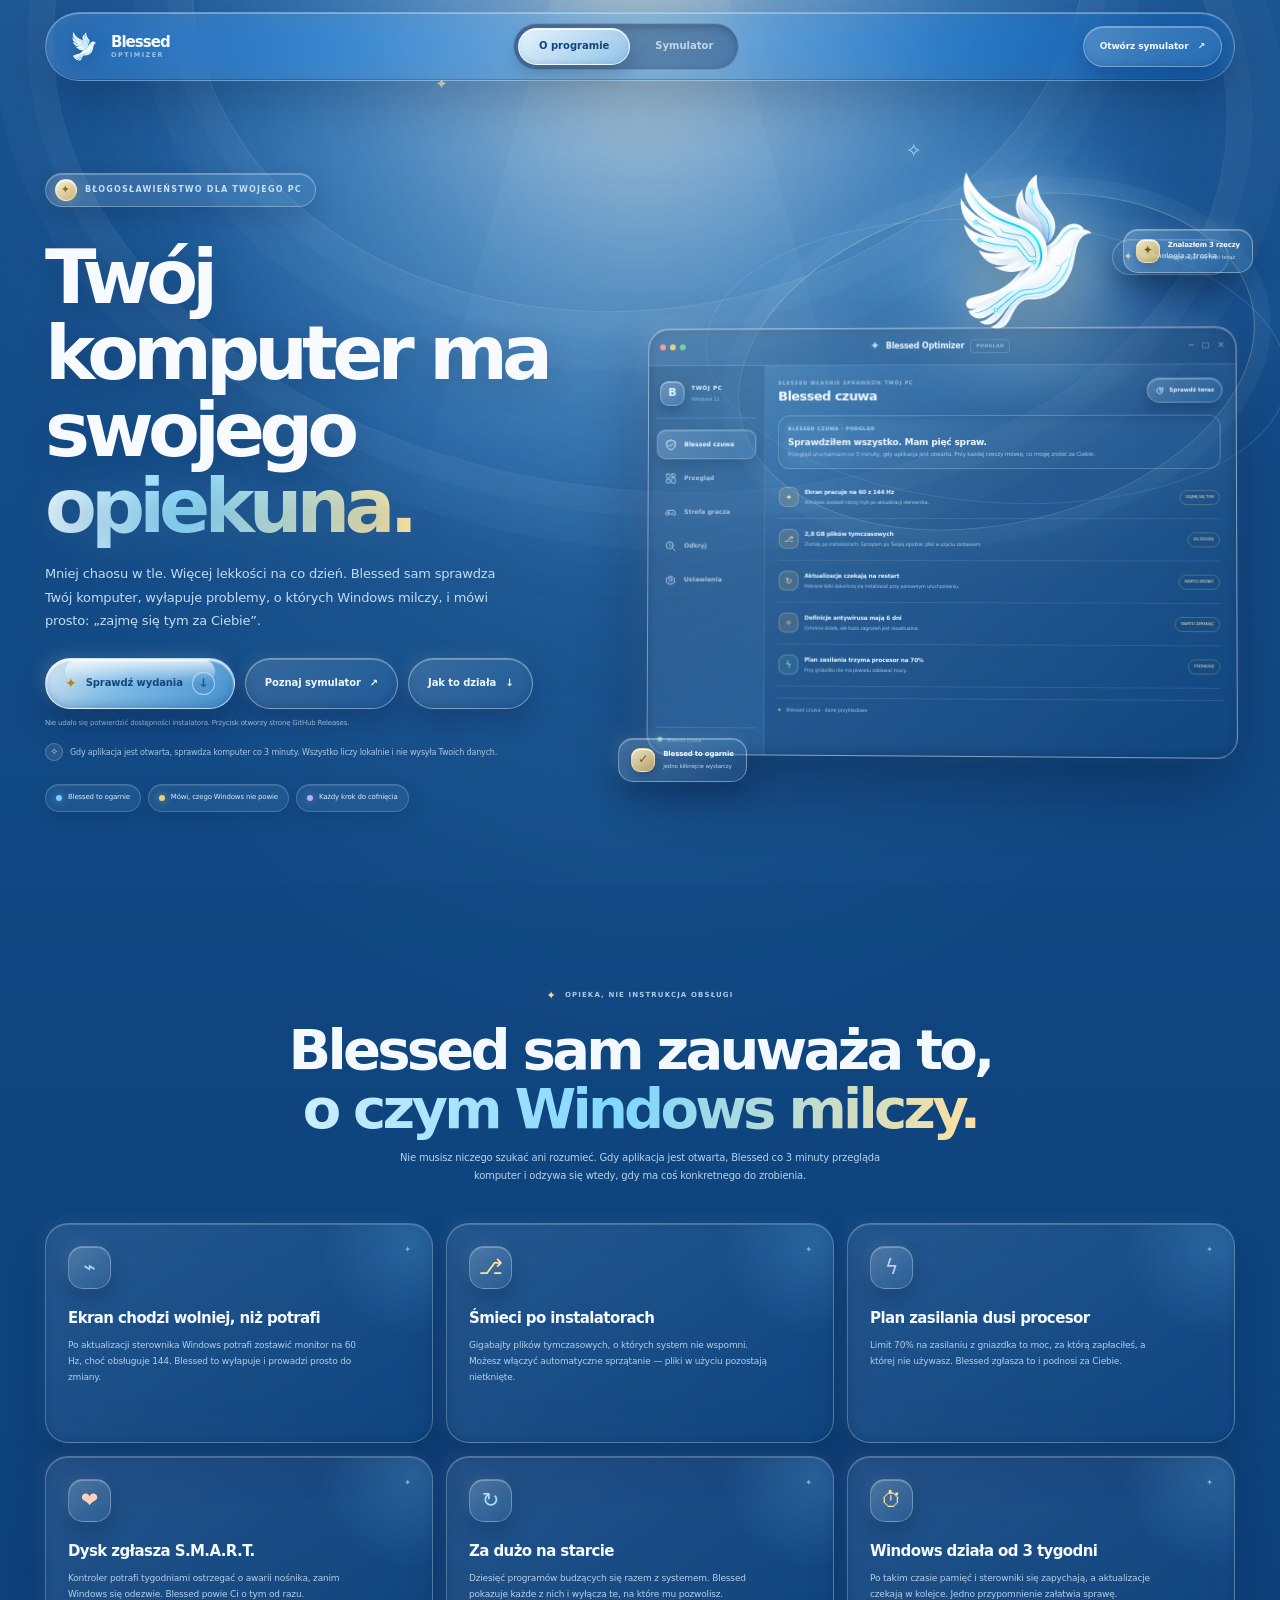
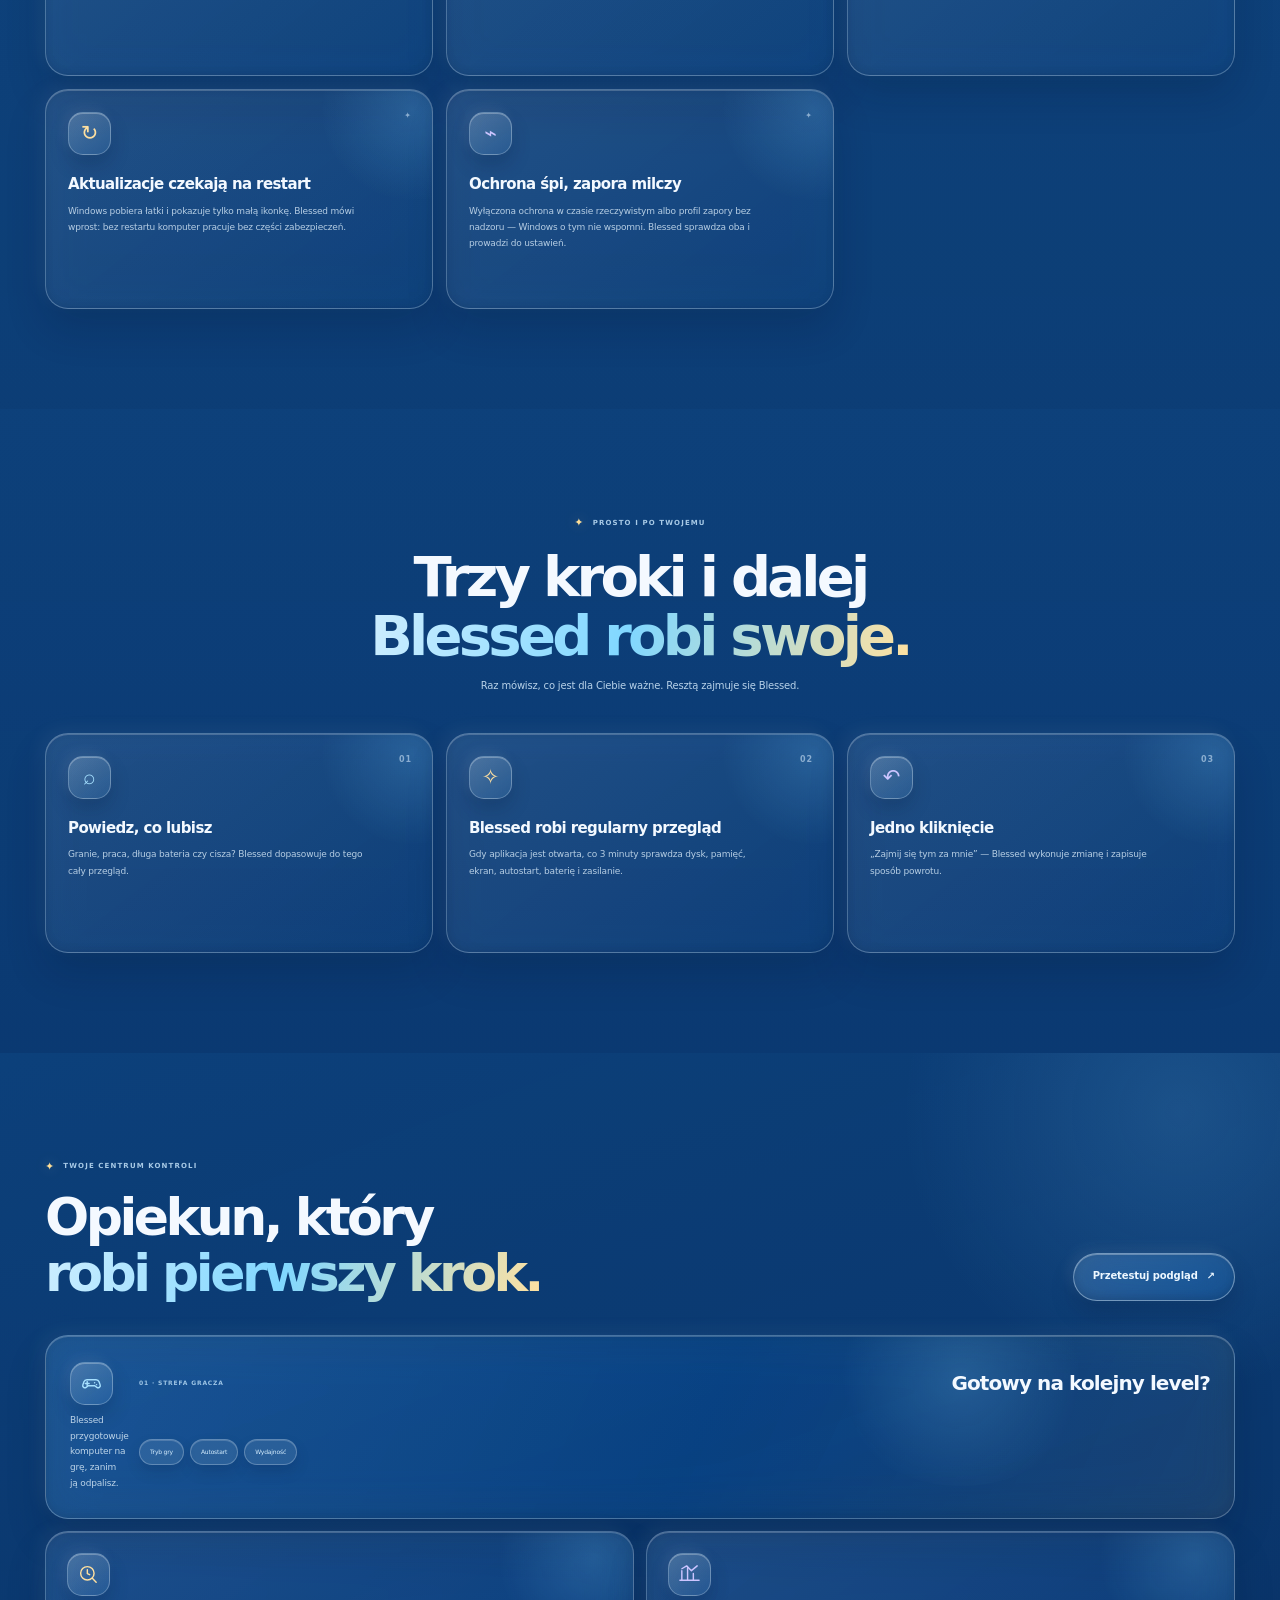
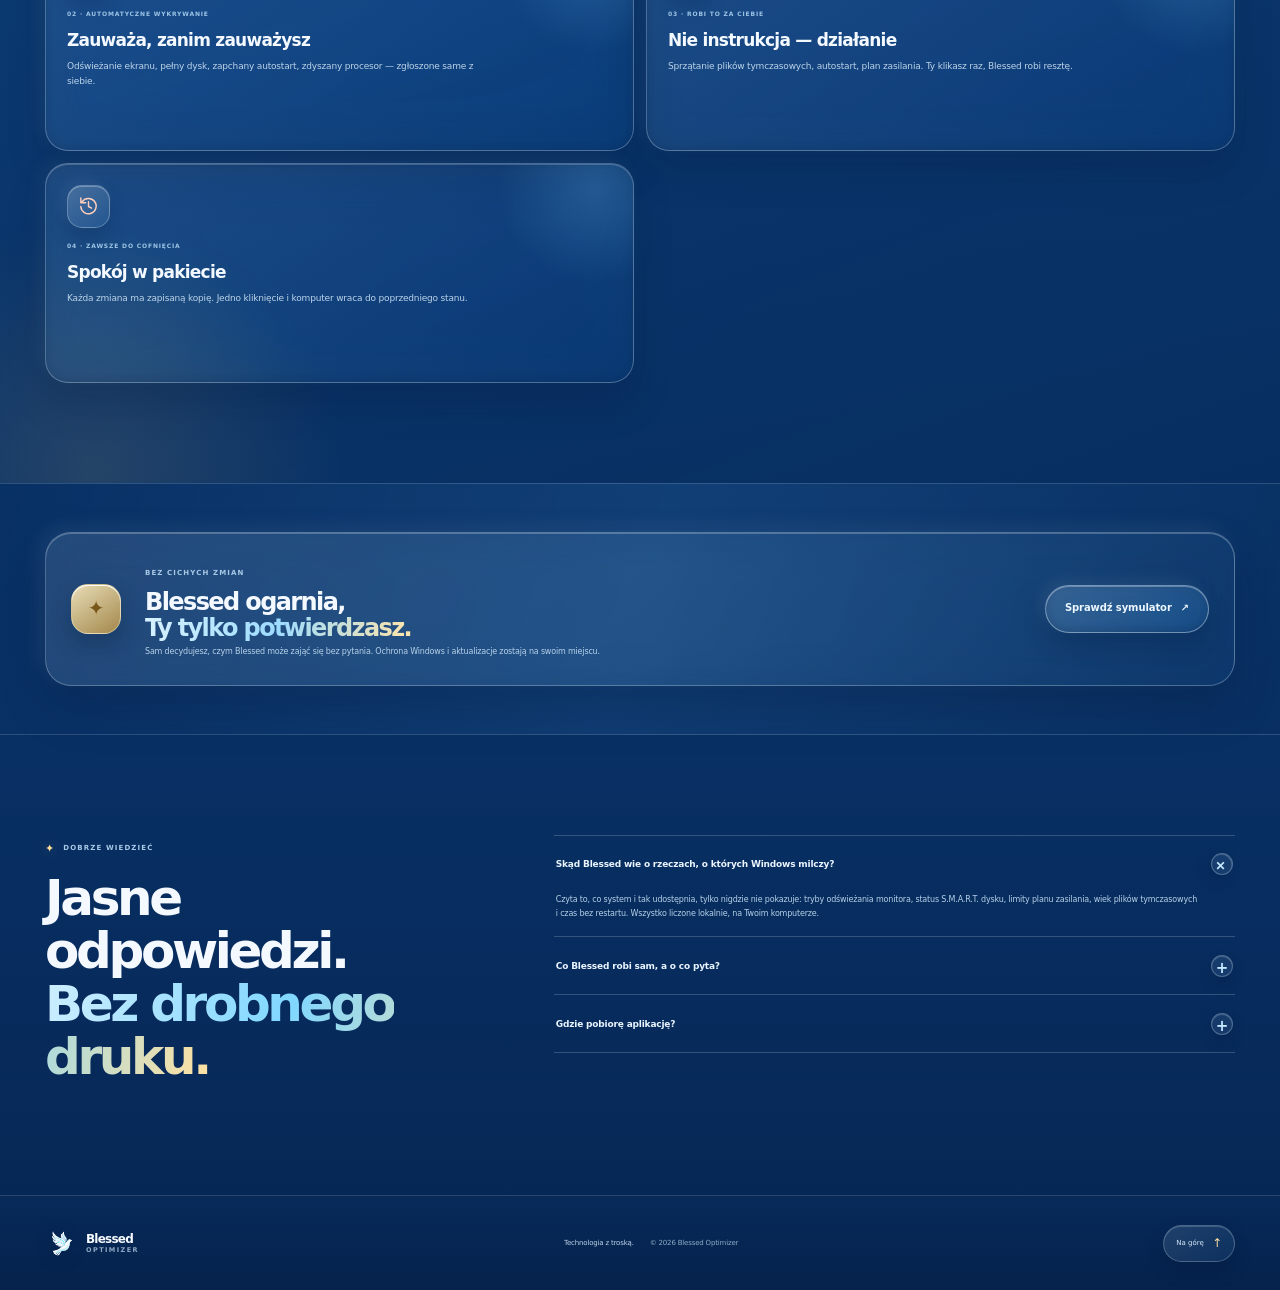
==== commit 14e57a88: "v1.2.0: jednym kliknięciem na 100% + Porządki (debloat AppX) i symulator 1:1 Aplikacja (WPF, .NET 10" ====
--- a/site/index.html
+++ b/site/index.html
@@ -18,7 +18,7 @@
   <meta name="twitter:description" content="Lokalny pomocnik Windowsa: sam sprawdza komputer, wyłapuje rzeczy, o których system milczy, i proponuje gotowe rozwiązanie jednym kliknięciem. Bez telemetrii.">
   <meta name="twitter:image" content="https://rejson59.github.io/Blessed-Optimizer/assets/blessed-optimizer-logo.png">
   <link rel="icon" type="image/png" href="assets/blessed-optimizer-logo-no-background.png">
-  <link rel="stylesheet" href="styles.css?v=blessed-wings-9">
+  <link rel="stylesheet" href="styles.css?v=blessed-wings-10">
   <script type="application/ld+json">
   {
     "@context": "https://schema.org",
@@ -33,7 +33,7 @@
     "offers": { "@type": "Offer", "price": "0", "priceCurrency": "PLN" }
   }
   </script>
-  <script src="script.js?v=blessed-wings-9" defer></script>
+  <script src="script.js?v=blessed-wings-10" defer></script>
 </head>
 <body>
   <div class="blessing-light" aria-hidden="true"><span class="light-beam"></span><span class="light-ring light-ring-one"></span><span class="light-ring light-ring-two"></span><i class="light-spark spark-a">✦</i><i class="light-spark spark-b">✧</i></div>
@@ -48,7 +48,6 @@
       <div class="site-tabs" role="tablist" aria-label="Główne sekcje strony">
         <button class="site-tab is-active" id="tab-about" role="tab" type="button" aria-selected="true" aria-controls="panel-about" data-site-tab="about">O programie</button>
         <button class="site-tab" id="tab-simulator" role="tab" type="button" aria-selected="false" aria-controls="panel-simulator" data-site-tab="simulator" tabindex="-1">Symulator</button>
-        <a class="site-tab site-tab-link" href="changelog.html">Zmiany</a>
       </div>
       <button class="button button-top" type="button" data-open-tab="simulator">Otwórz symulator <span aria-hidden="true">↗</span></button>
     </div>
@@ -158,66 +157,392 @@
     <section class="tab-panel simulator-panel" id="panel-simulator" role="tabpanel" aria-labelledby="tab-simulator" tabindex="0" hidden>
       <div class="simulator-hero">
         <div class="wrap simulator-hero-inner">
-          <div class="simulator-copy reveal"><span class="section-kicker"><i>✦</i> BLESSED JEST OBOK</span><h1>Cześć, jestem<br><span>Blessed.</span></h1><p>Twój wierny pomocnik zza światów. Sam sprawdzam Twój komputer, sam znajduję to, co go spowalnia, i sam się tym zajmuję — wystarczy, że klikniesz „zrób to za mnie”.</p><div class="simulator-tags"><span><i>✓</i> Sprawdza co 3 minuty</span><span><i>✓</i> Sam znajduje problemy</span><span><i>✓</i> Zawsze możesz cofnąć</span></div></div>
+          <div class="simulator-copy reveal"><span class="section-kicker"><i>✦</i> BLESSED JEST OBOK</span><h1>Zobacz aplikację<br><span>taką, jaką zobaczysz u siebie.</span></h1><p>Symulator pokazuje wierny wygląd Blessed Optimizer 1.2.0 — dokładnie to samo okno, menu i ekrany, które zainstalujesz. Kliknij po makiecie: przełączysz strony i wypróbujesz „Zrób wszystko za mnie” oraz „Porządki”.</p><div class="simulator-tags"><span><i>✓</i> Wygląd 1:1 jak w aplikacji</span><span><i>✓</i> Wszystkie ekrany z menu</span><span><i>✓</i> Bez zmian na Twoim PC</span></div></div>
           <figure class="simulator-logo-card reveal reveal-delay"><img src="assets/blessed-optimizer-logo.png" alt="Logo Blessed Optimizer — biały gołąb z błękitnymi detalami na jasnym tle"><figcaption>TECHNOLOGIA Z TROSKĄ <span>✦</span></figcaption></figure>
         </div>
       </div>
-      <section class="program-preview-section" aria-labelledby="program-preview-heading">
+      <section class="mock-preview-section" aria-labelledby="mock-preview-heading">
         <div class="wrap">
-          <div class="program-preview-heading reveal">
-            <div><span class="section-kicker"><i>✦</i> BLESSED OPTIMIZER · v1.1.0</span><h2 id="program-preview-heading">Zajrzyj do aplikacji,<br><span>zanim zaczniesz z niej korzystać.</span></h2><p>Aplikacja 1.1.0 porządkuje funkcje w bocznym menu: opiekę, wydajność, diagnostykę, ustawienia Windows i preferencje. Tutaj zobaczysz przykładowe ekrany; prawdziwe dane pokaże program po instalacji.</p></div>
-            <span class="concept-badge"><i></i> PODGLĄD INTERFEJSU · DANE DEMO</span>
-          </div>
-          <div class="program-window glass-panel reveal" role="region" aria-label="Interaktywny podgląd układu aplikacji Blessed Optimizer">
-            <div class="program-titlebar">
-              <div class="program-title-brand"><img src="assets/blessed-optimizer-logo-no-background.png" alt=""><span><strong>Blessed Optimizer</strong><small>Aplikacja Windows · v1.1.0</small></span></div>
-              <span class="program-window-status"><i></i> UKŁAD APLIKACJI · DANE DEMO</span>
-              <div class="program-window-controls" aria-hidden="true"><i>−</i><i>□</i><i>×</i></div>
-            </div>
-            <div class="program-window-layout">
-              <nav class="program-nav" role="tablist" aria-label="Kategorie aplikacji Blessed">
-                <span class="program-nav-group-label" aria-hidden="true">GŁÓWNE</span>
-                <button class="program-nav-button is-active" id="category-gaming" role="tab" aria-selected="true" aria-controls="program-view-content" type="button" data-program-view="gaming"><svg viewBox="0 0 20 20" aria-hidden="true"><path d="M6.1 7h7.8a3 3 0 0 1 2.8 2l1 3.1a2 2 0 0 1-3.2 2.1l-2-1.5h-5l-2 1.5a2 2 0 0 1-3.2-2.1l1-3.1a3 3 0 0 1 2.8-2Z"/><path d="M6.5 9.2v3M5 10.7h3M13.4 10h.1M15.1 11.7h.1"/></svg>Strefa gracza</button>
-                <button class="program-nav-button" id="category-connections" role="tab" aria-selected="false" aria-controls="program-view-content" tabindex="-1" type="button" data-program-view="connections"><svg viewBox="0 0 20 20" aria-hidden="true"><path d="M2 7.5a12 12 0 0 1 16 0M5 10.5a7.5 7.5 0 0 1 10 0M8 13.5a3 3 0 0 1 4 0M10 16h.01"/></svg>Połączenia</button>
-                <button class="program-nav-button" id="category-proposals" role="tab" aria-selected="false" aria-controls="program-view-content" tabindex="-1" type="button" data-program-view="proposals"><svg viewBox="0 0 20 20" aria-hidden="true"><path d="m10 2 1.6 5.4L17 9l-5.4 1.6L10 16l-1.6-5.4L3 9l5.4-1.6L10 2Z"/><path d="m16 13 .8 2.2L19 16l-2.2.8L16 19l-.8-2.2L13 16l2.2-.8L16 13Z"/></svg>Propozycje</button>
-                <button class="program-nav-button" id="category-personalization" role="tab" aria-selected="false" aria-controls="program-view-content" tabindex="-1" type="button" data-program-view="personalization"><svg viewBox="0 0 20 20" aria-hidden="true"><path d="M4 4h12v12H4z"/><path d="M7 7h6M7 10h4M7 13h6"/></svg>Personalizacja Windows</button>
-                <span class="program-nav-divider" aria-hidden="true"></span>
-                <span class="program-nav-group-label" aria-hidden="true">DODATKOWE</span>
-                <button class="program-nav-button program-nav-tool" id="category-processes" role="tab" aria-selected="false" aria-controls="program-view-content" tabindex="-1" type="button" data-program-view="processes"><svg viewBox="0 0 20 20" aria-hidden="true"><path d="M4 3h12v14H4zM7 6h6M7 9h6M7 12h4"/></svg>Procesy</button>
-                <button class="program-nav-button program-nav-tool" id="category-startup" role="tab" aria-selected="false" aria-controls="program-view-content" tabindex="-1" type="button" data-program-view="startup"><svg viewBox="0 0 20 20" aria-hidden="true"><path d="M16.2 8A6.5 6.5 0 1 0 17 11M16 3v5h-5M10 6v5l3 2"/></svg>Autostart</button>
-                <button class="program-nav-button program-nav-tool" id="category-power" role="tab" aria-selected="false" aria-controls="program-view-content" tabindex="-1" type="button" data-program-view="power"><svg viewBox="0 0 20 20" aria-hidden="true"><path d="m11.5 1-8 10h5l-1 8 9-11h-5l.5-7Z"/></svg>Zasilanie</button>
+          <div class="mock-preview-heading reveal">
+            <div><span class="section-kicker"><i>✦</i> BLESSED OPTIMIZER · v1.2.0</span><h2 id="mock-preview-heading">Wygląda dokładnie<br><span>tak samo po instalacji.</span></h2><p>To makieta okna aplikacji w wersji 1.2.0 — te same kolory, to samo menu i te same ekrany. Wszystkie dane są przykładowe; prawdziwe pokaże program na Twoim komputerze.</p></div>
+            <span class="concept-badge"><i></i> WYGLĄD 1:1 · DANE DEMO</span>
+          </div>
+          <div class="mock-window reveal" id="mock-window" role="region" aria-label="Makieta okna aplikacji Blessed Optimizer" data-mock-theme="dark" data-mock-accent="sky">
+            <div class="mock-titlebar">
+              <div class="mock-title-brand">
+                <span class="mock-title-logo"><img src="assets/blessed-optimizer-logo-no-background.png" alt=""></span>
+                <span class="mock-title-copy"><strong>Blessed Optimizer</strong><small>Blessed pilnuje Twojego Windowsa</small></span>
+              </div>
+              <div class="mock-title-updates"><span class="mock-title-updates-label">AKTUALIZACJE</span><span class="mock-title-updates-value">Masz aktualną wersję 1.2.0</span></div>
+              <button class="mock-title-check" type="button" data-toast="W aplikacji ten przycisk sprawdza wydania na GitHub. Tutaj nic nie pobiera.">Sprawdź</button>
+              <span class="mock-title-version">v1.2.0</span>
+              <div class="mock-title-controls" aria-hidden="true"><i>−</i><i>□</i><i>×</i></div>
+            </div>
+            <div class="mock-layout">
+              <nav class="mock-sidebar" role="tablist" aria-label="Nawigacja aplikacji Blessed">
+                <div class="mock-sidebar-head"><span class="mock-sidebar-head-title">NAWIGACJA</span><span class="mock-sidebar-head-sub">Wybierz, czym się zająć</span></div>
+                <span class="mock-nav-group">OPIEKA</span>
+                <button class="mock-nav-button is-active" id="mock-nav-care" role="tab" aria-selected="true" type="button" data-mock-view="care"><svg viewBox="0 0 20 20" aria-hidden="true"><path d="M10 2.5 16.5 5v4.4c0 3.6-2.5 6.4-6.5 7.8-4-1.4-6.5-4.2-6.5-7.8V5L10 2.5Z"/><path d="m7.2 9.8 1.8 1.8 3.8-4"/></svg>Blessed czuwa<span class="mock-nav-badge" id="mock-care-badge">2</span></button>
+                <span class="mock-nav-group">WYDAJNOŚĆ</span>
+                <button class="mock-nav-button" id="mock-nav-gaming" role="tab" aria-selected="false" tabindex="-1" type="button" data-mock-view="gaming"><svg viewBox="0 0 20 20" aria-hidden="true"><path d="M6.1 7h7.8a3 3 0 0 1 2.8 2l1 3.1a2 2 0 0 1-3.2 2.1l-2-1.5h-5l-2 1.5a2 2 0 0 1-3.2-2.1l1-3.1a3 3 0 0 1 2.8-2Z"/><path d="M6.5 9.2v3M5 10.7h3M13.4 10h.1M15.1 11.7h.1"/></svg>Strefa gracza</button>
+                <button class="mock-nav-button" id="mock-nav-processes" role="tab" aria-selected="false" tabindex="-1" type="button" data-mock-view="processes"><svg viewBox="0 0 20 20" aria-hidden="true"><path d="M7 5h9M7 10h9M7 15h6M4 5h.01M4 10h.01M4 15h.01"/></svg>Procesy</button>
+                <span class="mock-nav-group">DIAGNOSTYKA</span>
+                <button class="mock-nav-button" id="mock-nav-connections" role="tab" aria-selected="false" tabindex="-1" type="button" data-mock-view="connections"><svg viewBox="0 0 20 20" aria-hidden="true"><path d="M2 7.5a12 12 0 0 1 16 0M5 10.5a7.5 7.5 0 0 1 10 0M8 13.5a3 3 0 0 1 4 0M10 16h.01"/></svg>Połączenia</button>
+                <button class="mock-nav-button" id="mock-nav-proposals" role="tab" aria-selected="false" tabindex="-1" type="button" data-mock-view="proposals"><svg viewBox="0 0 20 20" aria-hidden="true"><path d="m10 2 1.6 5.4L17 9l-5.4 1.6L10 16l-1.6-5.4L3 9l5.4-1.6L10 2Z"/><path d="m16 13 .8 2.2L19 16l-2.2.8L16 19l-.8-2.2L13 16l2.2-.8L16 13Z"/></svg>Propozycje</button>
+                <button class="mock-nav-button" id="mock-nav-history" role="tab" aria-selected="false" tabindex="-1" type="button" data-mock-view="history"><svg viewBox="0 0 20 20" aria-hidden="true"><path d="M10 3a7 7 0 1 1 0 14 7 7 0 0 1 0-14Z"/><path d="M10 6.5V10l2.5 1.5"/></svg>Historia</button>
+                <span class="mock-nav-group">WINDOWS I BLESSED</span>
+                <button class="mock-nav-button" id="mock-nav-startup" role="tab" aria-selected="false" tabindex="-1" type="button" data-mock-view="startup"><svg viewBox="0 0 20 20" aria-hidden="true"><path d="M16.2 8A6.5 6.5 0 1 0 17 11M16 3v5h-5M10 6v5l3 2"/></svg>Autostart</button>
+                <button class="mock-nav-button" id="mock-nav-cleanup" role="tab" aria-selected="false" tabindex="-1" type="button" data-mock-view="cleanup"><svg viewBox="0 0 20 20" aria-hidden="true"><path d="M17 3l-6.5 6.5"/><path d="M10.5 9.5 5 15c-1.2 1.2-1.8 2.6-1.5 4 1.4.3 2.8-.3 4-1.5l5.5-5.5"/><path d="m8 12 2.5 2.5M6.5 13.5 9 16"/></svg>Porządki</button>
+                <button class="mock-nav-button" id="mock-nav-power" role="tab" aria-selected="false" tabindex="-1" type="button" data-mock-view="power"><svg viewBox="0 0 20 20" aria-hidden="true"><path d="m11.5 1-8 10h5l-1 8 9-11h-5l.5-7Z"/></svg>Zasilanie</button>
+                <button class="mock-nav-button" id="mock-nav-personalization" role="tab" aria-selected="false" tabindex="-1" type="button" data-mock-view="personalization"><svg viewBox="0 0 20 20" aria-hidden="true"><path d="M10 3a7 7 0 1 0 .01 0M6.5 8h.01M10 6h.01M13.5 8h.01M7.5 12h.01"/></svg>Wygląd</button>
+                <button class="mock-nav-button" id="mock-nav-settings" role="tab" aria-selected="false" tabindex="-1" type="button" data-mock-view="settings"><svg viewBox="0 0 20 20" aria-hidden="true"><path d="M10 6.5A3.5 3.5 0 1 1 10 13.5 3.5 3.5 0 0 1 10 6.5Z"/><path d="M10 2v2M10 16v2M2 10h2M16 10h2M4.3 4.3l1.4 1.4M14.3 14.3l1.4 1.4M15.7 4.3l-1.4 1.4M5.7 14.3l-1.4 1.4"/></svg>Ustawienia</button>
+                <div class="mock-sidebar-local"><i></i><span><strong>DANE LOKALNE</strong><small>Bez telemetrii</small></span></div>
               </nav>
-              <div class="program-workspace">
-                <div class="program-toolbar"><div><span class="program-kicker">TWÓJ PANEL · DANE DEMONSTRACYJNE</span><h3 id="program-view-title">Strefa gracza</h3></div><span class="program-online-pill"><i></i> Blessed jest gotowy</span></div>
-                <div class="program-blessed-guide"><div class="program-blessed-avatar"><img src="assets/blessed-optimizer-logo-no-background.png" alt=""><span>✦</span></div><div class="program-blessed-copy"><div><strong>Blessed</strong><small>Twój wierny pomocnik zza światów</small></div><p id="program-blessed-message">Polepszę działanie Twojego komputera — krok po kroku i tylko za Twoją zgodą. Zaczniemy od tego, co ma znaczenie podczas gry.</p></div><span class="blessed-guide-pill">Ty decydujesz</span></div>
-                <div class="program-crumb"><span>WYBRANA KATEGORIA</span><i>›</i><span id="program-crumb-title">STREFA GRACZA</span><span class="program-data-pill">PODGLĄD · DANE DEMO</span></div>
-                <div class="program-view-content" id="program-view-content" role="tabpanel" aria-labelledby="category-gaming" aria-live="polite"></div>
-                <div class="program-next-categories"><span class="program-next-label">POMYSŁY NA KOLEJNE AKTUALIZACJE</span><div><span class="future-category-pill">Prywatność</span><span class="future-category-pill">Kopie zapasowe</span><span class="future-category-pill">Konserwacja</span><span class="future-category-pill">Bezpieczeństwo</span></div></div>
-              </div>
-            </div>
-          </div>
-          <p class="program-window-caption"><span>✧</span> To uproszczony symulator funkcji. W aplikacji 1.1.0 opcje są ułożone w bocznym menu, a przełączniki i liczby tutaj są demonstracyjne — rzeczywiste dane odczytuje zainstalowany program.</p>
+              <div class="mock-workspace">
+                <div class="mock-toolbar">
+                  <div><span class="mock-kicker">TWÓJ PANEL · DANE NA ŻYWO</span><h3 id="mock-view-title">Blessed czuwa</h3></div>
+                  <span class="mock-status-pill" id="mock-status-pill"><i></i> <span id="mock-status-pill-text">Blessed jest gotowy</span></span>
+                </div>
+                <div class="mock-guide">
+                  <span class="mock-guide-avatar"><img src="assets/blessed-optimizer-logo-no-background.png" alt=""><i>✦</i></span>
+                  <span class="mock-guide-copy"><strong>Blessed</strong><small>Twój wierny pomocnik zza światów</small><p id="mock-guide-message">Znalazłem 2 rzeczy warte zajęcia się.</p></span>
+                  <span class="mock-guide-badge">BLESSED OGARNIA</span>
+                </div>
+                <div class="mock-crumb"><span>WYBRANA KATEGORIA</span><i>›</i><span id="mock-view-crumb">BLESSED CZUWA</span><span class="mock-crumb-pill">LOKALNIE · BEZ TELEMETRII</span></div>
+                <div class="mock-page" id="mock-page" role="tabpanel" aria-labelledby="mock-nav-care" aria-live="polite"></div>
+              </div>
+            </div>
+            <div class="mock-footer"><span><i>✦</i> Wszystko liczone lokalnie · bez telemetrii</span><span>Instalacja dla bieżącego użytkownika</span></div>
+          </div>
+          <p class="mock-window-caption"><span>✧</span> Makieta odwzorowuje wygląd aplikacji 1.2.0 — kolory, menu i układ ekranów. Dane są demonstracyjne: strona nie czyta Twojego komputera ani nie zmienia ustawień.</p>
         </div>
       </section>
       <section class="simulator-section section-space" id="symulator">
         <div class="wrap">
-          <div class="demo-note reveal"><span class="demo-note-icon">✧</span><p><strong>To tylko symulator.</strong> Liczby są przykładowe — ta strona nie czyta Twojego komputera, nie mierzy pingu ani nie zmienia ustawień systemowych.</p><span class="demo-tag">DANE DEMO</span></div>
-          <div class="simulator-card glass-panel reveal">
-            <div class="sim-controls"><div class="sim-heading"><span class="step-kicker">KROK 1 · KATEGORIA</span><h2>Wybierz, co Cię interesuje.</h2><p>Każda kategoria to wyłącznie bezpieczny podgląd.</p></div><div class="scenario-list" role="radiogroup" aria-label="Kategorie symulatora">
-              <button class="scenario-option is-selected" type="button" role="radio" aria-checked="true" data-scenario="gaming"><span class="scenario-icon scenario-blue"><svg viewBox="0 0 24 24" aria-hidden="true"><path d="M7.2 8h9.6a3.3 3.3 0 0 1 3.1 2.2l1.2 3.5a2.2 2.2 0 0 1-3.5 2.3l-2.2-1.7H8.6l-2.2 1.7a2.2 2.2 0 0 1-3.5-2.3l1.2-3.5A3.3 3.3 0 0 1 7.2 8Z"/><path d="M7.5 10v4M5.5 12h4M15.2 11.2h.1M17.2 13.2h.1"/></svg></span><span class="scenario-copy"><strong>Strefa gracza</strong><small>Tryb czuwania i gra</small></span><span class="scenario-radio"></span></button>
-              <button class="scenario-option" type="button" role="radio" aria-checked="false" data-scenario="connections"><span class="scenario-icon scenario-gold"><svg viewBox="0 0 24 24" aria-hidden="true"><path d="M2 8a15 15 0 0 1 20 0M5 11a10.5 10.5 0 0 1 14 0m-11 3a6 6 0 0 1 8 0m-5 4h.01"/></svg></span><span class="scenario-copy"><strong>Połączenia</strong><small>Wi-Fi, Ethernet, Bluetooth</small></span><span class="scenario-radio"></span></button>
-              <button class="scenario-option" type="button" role="radio" aria-checked="false" data-scenario="proposals"><span class="scenario-icon scenario-lilac"><svg viewBox="0 0 24 24" aria-hidden="true"><path d="m12 2 2 7 7 3-7 2-2 7-2-7-7-2 7-3 2-7Z"/></svg></span><span class="scenario-copy"><strong>Propozycje</strong><small>Pomysły od Blessed</small></span><span class="scenario-radio"></span></button>
-              <button class="scenario-option" type="button" role="radio" aria-checked="false" data-scenario="personalization"><span class="scenario-icon scenario-blue"><svg viewBox="0 0 24 24" aria-hidden="true"><path d="M4 4h16v16H4z"/><path d="M8 8h8M8 12h5M8 16h8"/></svg></span><span class="scenario-copy"><strong>Personalizacja Windows</strong><small>Motyw i kolor akcentu</small></span><span class="scenario-radio"></span></button>
-            </div><div class="nerd-card"><span class="nerd-bubble">?</span><div><strong>Prosto dla każdego, ciekawie dla nerdów.</strong><p>Każda wskazówka ma prosty opis i techniczne rozwinięcie.</p><details><summary>Zobacz, jak to wyjaśnimy</summary><p>Aplikacja pokazuje źródło ustawienia, dokładny zakres zmiany i sposób jej cofnięcia.</p></details></div></div></div>
-            <div class="sim-results-panel"><div class="sim-results-heading"><div><span class="step-kicker">KROK 2 · ODKRYJ</span><h2 id="simulation-title">Strefa gracza</h2></div><span class="simulation-state" id="simulation-state"><i></i> Gotowe</span></div><div class="results-list" id="simulation-results" aria-live="polite" aria-atomic="true"></div><div class="result-assurance"><span><svg viewBox="0 0 20 20" aria-hidden="true"><path d="M10 2.5 16.5 5v4.4c0 3.6-2.5 6.4-6.5 7.8-4-1.4-6.5-4.2-6.5-7.8V5L10 2.5Z"/><path d="m7.2 9.8 1.8 1.8 3.8-4"/></svg> Żadnych zmian na Twoim PC</span><span>Przykładowy raport</span></div><div class="sim-actions"><button class="button button-primary sim-run-button" id="run-simulation" type="button"><svg viewBox="0 0 20 20" aria-hidden="true"><path d="m7.5 4.5 8 5.5-8 5.5v-11Z" fill="currentColor" stroke="none"/></svg> Pokaż przykład</button><button class="button button-undo" id="undo-simulation" type="button" disabled><svg viewBox="0 0 20 20" aria-hidden="true"><path d="M4 8V3.5M4 8h4.5M4.7 7A6.5 6.5 0 1 1 4 11"/></svg> Cofnij podgląd</button></div><p class="simulation-feedback" id="simulation-feedback" role="status" aria-live="polite">Wybierz kategorię, aby zobaczyć przykładowy raport.</p></div>
-          </div>
-          <p class="sim-caption"><span>✦</span> Każdy komputer jest inny. Dobry raport pokaże Twój prawdziwy wynik — również wtedy, gdy nic się nie poprawiło.</p>
+          <div class="demo-note reveal"><span class="demo-note-icon">✧</span><p><strong>To tylko makieta.</strong> Liczby są przykładowe — ta strona nie czyta Twojego komputera, nie mierzy pingu ani nie zmienia ustawień systemowych.</p><span class="demo-tag">DANE DEMO</span></div>
+          <div class="mock-try-card glass-panel reveal">
+            <div class="mock-try-head"><span class="mock-try-kicker">WYPRÓBUJ W MAKICIE</span><h2>Kliknij i zobacz, jak działa.</h2><p>Każdy ekran makiety jest interaktywny — bez instalacji i bez ryzyka dla Twojego komputera.</p></div>
+            <div class="mock-try-list">
+              <button class="mock-try-item" type="button" data-mock-goto="care"><span class="mock-try-icon">✦</span><span><strong>„Zrób wszystko za mnie”</strong><small>Plan, zgoda i wykonanie jednym kliknięciem — zobaczysz, co Blessed zrobiłby na Twoim komputerze.</small></span><i>›</i></button>
+              <button class="mock-try-item" type="button" data-mock-goto="cleanup"><span class="mock-try-icon">🧹</span><span><strong>Porządki</strong><small>Lista aplikacji z Twojego konta, zaznaczanie i odinstalowywanie z potwierdzeniem.</small></span><i>›</i></button>
+              <button class="mock-try-item" type="button" data-mock-goto="power"><span class="mock-try-icon">ϟ</span><span><strong>Zasilanie</strong><small>Aktywny plan, suwak limitu procesora i przycisk „Przywróć oryginał”.</small></span><i>›</i></button>
+              <button class="mock-try-item" type="button" data-mock-goto="gaming"><span class="mock-try-icon">⌁</span><span><strong>Strefa gracza</strong><small>Czuwanie CPU i RAM — włączasz jednym kliknięciem, jak w aplikacji.</small></span><i>›</i></button>
+              <button class="mock-try-item" type="button" data-mock-goto="startup"><span class="mock-try-icon">↻</span><span><strong>Autostart</strong><small>Przełączniki wpisów z dopiskiem „kopia do przywrócenia”.</small></span><i>›</i></button>
+              <button class="mock-try-item" type="button" data-mock-goto="settings"><span class="mock-try-icon">⚙</span><span><strong>Ustawienia</strong><small>Priorytety, automatyzacje i wyciszone sprawy — wszystko lokalnie.</small></span><i>›</i></button>
+            </div>
+          </div>
         </div>
       </section>
+
+      <template id="mock-template-care">
+        <div class="mock-page-head"><span class="mock-page-kicker">BLESSED CZUWA</span><h4>Zajmę się tym za Ciebie.</h4><p>Sam sprawdzam dysk, pamięć, autostart, ekran, baterię, zasilanie, aktualizacje i ochronę co 3 minuty, gdy Blessed jest otwarty. Pilnuję, żeby procesor i pamięć były gotowe na grę, zanim ją odpalisz.</p></div>
+        <div class="mock-panel mock-care-status">
+          <div class="mock-care-status-bar">
+            <div class="mock-care-status-copy"><span class="mock-mini-label">STAN OPIEKI</span><strong class="mock-care-status-text" id="mock-care-status">Znalazłem 2 rzeczy warte zajęcia się. · przegląd o 14:32</strong></div>
+            <button class="mock-button mock-button-primary" type="button" id="mock-oneclick-button"><svg viewBox="0 0 20 20" aria-hidden="true"><path d="M17 3l-6.5 6.5"/><path d="M10.5 9.5 5 15c-1.2 1.2-1.8 2.6-1.5 4 1.4.3 2.8-.3 4-1.5l5.5-5.5"/><path d="m8 12 2.5 2.5M6.5 13.5 9 16"/></svg> Zrób wszystko za mnie</button>
+            <button class="mock-button mock-button-primary" type="button" id="mock-scan"><svg viewBox="0 0 20 20" aria-hidden="true"><circle cx="9" cy="9" r="5.5"/><path d="m13.5 13.5 4 4"/></svg> Sprawdź teraz</button>
+          </div>
+          <div class="mock-spec-row">
+            <div class="mock-spec"><small>OSTATNI PRZEGLĄD</small><strong id="mock-spec-time">14:32</strong></div>
+            <div class="mock-spec"><small>ZWOLNIŁEM DLA CIEBIE</small><strong id="mock-spec-freed">1,2 GB</strong></div>
+            <div class="mock-spec"><small>CZUWANIE</small><strong>Co 3 minuty · program otwarty</strong></div>
+          </div>
+        </div>
+        <div class="mock-panel">
+          <span class="mock-mini-label">CO ZNALAZŁEM</span>
+          <div class="mock-findings" id="mock-findings">
+            <article class="mock-finding" data-finding="temp-files" data-severity="info">
+              <span class="mock-severity mock-severity-info"><svg viewBox="0 0 20 20" aria-hidden="true"><path d="M4 6h12M8 6V4h4v2M6 6l1 10h6l1-10M8.5 9v4M11.5 9v4"/></svg></span>
+              <div class="mock-finding-body">
+                <span class="mock-finding-tag" style="--sev:#69B9F5">DROBIAZG</span>
+                <strong>2,8 GB starych plików tymczasowych</strong>
+                <p>Zostały po instalatorach i aktualizacjach. Posprzątam je za Twoją zgodą — pliki używane przez programy zostawię.</p>
+                <button class="mock-button mock-button-primary" type="button" data-toast="W aplikacji Blessed najpierw pokazuje podgląd z liczbą plików, a potem sprząta.">Posprzątam za Ciebie</button>
+              </div>
+              <button class="mock-finding-mute" type="button" aria-label="Wycisz tę sprawę" data-mock-mute>✕</button>
+            </article>
+            <article class="mock-finding" data-finding="recycle-bin" data-severity="warning">
+              <span class="mock-severity mock-severity-warning"><svg viewBox="0 0 20 20" aria-hidden="true"><path d="M4 6h12M8 6V4h4v2M6 6l1 10h6l1-10M8.5 9v4M11.5 9v4"/></svg></span>
+              <div class="mock-finding-body">
+                <span class="mock-finding-tag" style="--sev:#E5BC67">WARTO ZROBIĆ</span>
+                <strong>W koszach leży 9,2 GB</strong>
+                <p>Na dyskach nazbierało się 18 412 plików w koszu — to dokładnie to, co robi przycisk „Opróżnij kosz”, tylko z Twoim wyraźnym potwierdzeniem. Pliki znikają trwale.</p>
+                <button class="mock-button mock-button-primary" type="button" data-toast="W aplikacji zobaczysz podgląd rozmiaru, potwierdzisz ostrzeżenie, a potem kosze będą puste.">Opróżnię kosz</button>
+              </div>
+              <button class="mock-finding-mute" type="button" aria-label="Wycisz tę sprawę" data-mock-mute>✕</button>
+            </article>
+            <article class="mock-finding" data-finding="power-cpu-limit" data-severity="warning">
+              <span class="mock-severity mock-severity-warning"><svg viewBox="0 0 20 20" aria-hidden="true"><path d="m11.5 1-8 10h5l-1 8 9-11h-5l.5-7Z"/></svg></span>
+              <div class="mock-finding-body">
+                <span class="mock-finding-tag" style="--sev:#E5BC67">WARTO ZROBIĆ</span>
+                <strong>Plan „Wysoka wydajność” trzyma procesor na 70%</strong>
+                <p>Przy zasilaniu z gniazdka nie ma powodu, żeby oddawać moc, za którą zapłaciłeś. Podniosę limit do 100% — oryginalne wartości zapiszę, żeby dało się wrócić.</p>
+                <button class="mock-button mock-button-secondary" type="button" data-mock-goto="power">Zajmij się zasilaniem</button>
+              </div>
+              <button class="mock-finding-mute" type="button" aria-label="Wycisz tę sprawę" data-mock-mute>✕</button>
+            </article>
+            <article class="mock-finding" data-finding="appx-crowd" data-severity="info">
+              <span class="mock-severity mock-severity-info"><svg viewBox="0 0 20 20" aria-hidden="true"><path d="M17 3l-6.5 6.5"/><path d="M10.5 9.5 5 15c-1.2 1.2-1.8 2.6-1.5 4 1.4.3 2.8-.3 4-1.5l5.5-5.5"/><path d="m8 12 2.5 2.5M6.5 13.5 9 16"/></svg></span>
+              <div class="mock-finding-body">
+                <span class="mock-finding-tag" style="--sev:#69B9F5">DROBIAZG</span>
+                <strong>Masz 34 aplikacje z Microsoft Store</strong>
+                <p>Część aplikacji mogła zostać po próbowaniu — zajmują miejsce i aktualizują się w tle. Przejrzyj listę i odinstaluj to, czego nie używasz; każdą aplikację wgrasz z powrotem przez Microsoft Store.</p>
+                <button class="mock-button mock-button-secondary" type="button" data-mock-goto="cleanup">Przejrzyj aplikacje</button>
+              </div>
+              <button class="mock-finding-mute" type="button" aria-label="Wycisz tę sprawę" data-mock-mute>✕</button>
+            </article>
+          </div>
+          <div class="mock-oneclick" id="mock-oneclick" hidden>
+            <div class="mock-oneclick-plan" id="mock-oneclick-plan">
+              <span class="mock-mini-label">PLAN „JEDNYM KLIKNIĘCIEM” — BLESSED ZROBI ZA CIEBIE</span>
+              <ul>
+                <li>Posprzątam pliki tymczasowe: około 2,8 GB w 412 plikach starszych niż 2 dni</li>
+                <li>Opróżnię wszystkie kosze: około 9,2 GB — UWAGA: usunięcie z kosza jest trwałe i nieodwracalne</li>
+                <li>Podniosę limit procesora przy zasilaniu z sieci do 100% w planie „Wysoka wydajność” (na baterii bez zmian; oryginalne wartości zapiszę do przywrócenia)</li>
+                <li>Dla tej zmiany Windows poprosi o zgodę administratora (UAC) — możesz odmówić</li>
+              </ul>
+              <p class="mock-oneclick-manual">Resztę (1) załatwisz osobnymi przyciskami na liście powyżej: <strong>Masz 34 aplikacje z Microsoft Store</strong></p>
+              <div class="mock-oneclick-actions">
+                <button class="mock-button mock-button-primary" type="button" id="mock-plan-run">Tak, wykonaj plan</button>
+                <button class="mock-button mock-button-secondary" type="button" id="mock-plan-cancel">Anuluj</button>
+              </div>
+            </div>
+            <div class="mock-oneclick-progress" id="mock-oneclick-progress" hidden>
+              <span class="mock-mini-label">WYKONUJĘ PLAN</span>
+              <ul id="mock-oneclick-steps">
+                <li data-step="temp">Sprzątam pliki tymczasowe…</li>
+                <li data-step="recycle">Opróżniam kosze…</li>
+                <li data-step="power">Ustawiam procesor na 100% przy zasilaniu z sieci… (UAC)</li>
+              </ul>
+            </div>
+            <div class="mock-oneclick-results" id="mock-oneclick-results" hidden>
+              <span class="mock-mini-label">GOTOWE — OTO CO ZROBIŁEM</span>
+              <ul>
+                <li>✓ posprzątałem 2,8 GB w 412 plikach tymczasowych</li>
+                <li>✓ opróżniłem kosze — odzyskałeś około 9,2 GB</li>
+                <li>✓ procesor w planie „Wysoka wydajność” pracuje na 100% przy zasilaniu z sieci (oryginał zapisany)</li>
+              </ul>
+              <p class="mock-oneclick-manual">Na liście powyżej czeka jeszcze 1 sprawa do załatwienia osobnym przyciskiem.</p>
+              <div class="mock-oneclick-actions"><button class="mock-button mock-button-primary" type="button" id="mock-plan-done">Gotowe</button></div>
+            </div>
+          </div>
+        </div>
+        <div class="mock-panel">
+          <strong class="mock-panel-title">Twój profil i automatyzacje</strong>
+          <p>Priorytet: Granie i maksymalna płynność. W ustawieniach zdecydujesz też, czy Blessed może sprzątać pliki tymczasowe automatycznie.</p>
+          <button class="mock-button mock-button-secondary" type="button" data-mock-goto="settings">Otwórz ustawienia Blessed</button>
+        </div>
+      </template>
+
+      <template id="mock-template-gaming">
+        <div class="mock-page-head"><span class="mock-page-kicker">STREFA GRACZA · DANE LOKALNE</span><h4>Razem po spokojniejszą rozgrywkę.</h4><p>Monitoruj użycie procesora i pamięci podczas gry. Czuwanie włączasz i zatrzymujesz jednym kliknięciem.</p></div>
+        <div class="mock-panel">
+          <strong class="mock-panel-title">Tryb czuwania Blessed</strong>
+          <p>Pomiar startuje dopiero po Twoim kliknięciu i odświeża się co 2 sekundy. Zatrzymaj go w dowolnym momencie.</p>
+          <div class="mock-setting-row">
+            <span class="mock-setting-copy"><strong>Włącz czuwanie</strong><small>Włączasz tylko podgląd tej funkcji</small><em class="mock-setting-state" data-watch-state>Wyłączone w makiecie</em></span>
+            <button class="mock-switch" type="button" role="switch" aria-checked="false" aria-label="Włącz czuwanie w makiecie" data-mock-watch><span></span></button>
+          </div>
+          <div class="mock-meters">
+            <div class="mock-meter"><div class="mock-meter-head"><small>UŻYCIE CPU · CAŁY SYSTEM</small><strong data-meter="cpu">—</strong></div><div class="mock-meter-track"><span data-meter-bar="cpu" style="width:0%"></span></div></div>
+            <div class="mock-meter"><div class="mock-meter-head"><small>ZAJĘTA PAMIĘĆ RAM</small><strong data-meter="ram">—</strong></div><div class="mock-meter-track"><span data-meter-bar="ram" style="width:0%"></span></div></div>
+          </div>
+          <p class="mock-footnote"><span>✦</span> Czuwanie mierzy tylko CPU i RAM. Nie mierzy FPS ani nie rozpoznaje gry — i niczego nie zamyka.</p>
+        </div>
+      </template>
+
+      <template id="mock-template-processes">
+        <div class="mock-page-head"><span class="mock-page-kicker">PROCESY</span><h4>Zobacz, co naprawdę zajmuje zasoby.</h4><p>Podgląd CPU, pamięci i czasu uruchomienia każdego procesu. Lista odświeża się co 2 sekundy, gdy ta karta jest otwarta.</p></div>
+        <div class="mock-panel">
+          <div class="mock-list-toolbar">
+            <input class="mock-search" type="search" placeholder="Filtruj po nazwie procesu lub PID" aria-label="Filtruj procesy">
+            <span class="mock-list-status">128 procesów · odczyt lokalny 14:32:05 · CPU liczone z próbek co 2 s</span>
+          </div>
+          <div class="mock-table" role="table" aria-label="Lista procesów">
+            <div class="mock-table-row mock-table-head" role="row"><span>Proces</span><span>PID</span><span>CPU</span><span>RAM</span><span>Uruchomiono</span></div>
+            <div class="mock-table-row" role="row"><span>explorer.exe</span><span>1840</span><span>0,4%</span><span>142 MB</span><span>14:02</span></div>
+            <div class="mock-table-row" role="row"><span>chrome.exe</span><span>5208</span><span>1,2%</span><span>684 MB</span><span>13:47</span></div>
+            <div class="mock-table-row" role="row"><span>BlessedOptimizer.exe</span><span>7412</span><span>0,1%</span><span>96 MB</span><span>14:31</span></div>
+            <div class="mock-table-row" role="row"><span>svchost.exe</span><span>1204</span><span>0,0%</span><span>58 MB</span><span>14:01</span></div>
+            <div class="mock-table-row" role="row"><span>System</span><span>4</span><span>0,1%</span><span>96 MB</span><span>14:01</span></div>
+          </div>
+          <p class="mock-footnote"><span>✦</span> Podgląd jest tylko do czytania — aplikacja nie zamyka żadnych procesów sama.</p>
+        </div>
+      </template>
+
+      <template id="mock-template-connections">
+        <div class="mock-page-head"><span class="mock-page-kicker">POŁĄCZENIA · DANE LOKALNE</span><h4>Sprawdzę, co jest nie tak.</h4><p>Lista kart pochodzi bezpośrednio z Windows: Wi-Fi, Ethernet oraz Bluetooth PAN, jeśli system wystawia go jako adapter sieciowy. Test ping wysyła jedno zapytanie do 1.1.1.1 po kliknięciu.</p></div>
+        <div class="mock-panel">
+          <div class="mock-list-toolbar"><strong class="mock-panel-title">Karty sieciowe</strong><button class="mock-button mock-button-secondary" type="button" data-toast="W aplikacji lista kart odświeża się lokalnie — makieta pokazuje przykład.">Odśwież listę</button></div>
+          <div class="mock-adapter"><i class="mock-adapter-dot is-on"></i><span><strong>Wi-Fi — Intel AX201</strong><small>Połączona · Wi-Fi 5 GHz · 866 Mb/s</small></span><span class="mock-status-pill status-ready">POŁĄCZONA</span></div>
+          <div class="mock-adapter"><i class="mock-adapter-dot"></i><span><strong>Ethernet — Realtek PCIe</strong><small>Kabel odłączony</small></span><span class="mock-status-pill">ODŁĄCZONA</span></div>
+          <div class="mock-adapter"><i class="mock-adapter-dot"></i><span><strong>Bluetooth PAN</strong><small>Nie wystawia się jako adapter sieciowy</small></span><span class="mock-status-pill">BRAK</span></div>
+        </div>
+        <div class="mock-panel">
+          <strong class="mock-panel-title">Test ping</strong>
+          <p>Wykonuję 10 krótkich prób do 1.1.1.1 i podaję średnie opóźnienie, jego wahania oraz utracone odpowiedzi. Ping może być blokowany przez zaporę; ustawienia sieci pozostają bez zmian.</p>
+          <div class="mock-ping-row">
+            <span class="mock-ping-result" id="mock-ping-result">Test nie został uruchomiony.</span>
+            <button class="mock-button mock-button-primary" type="button" id="mock-ping">Sprawdź ping</button>
+          </div>
+        </div>
+      </template>
+
+      <template id="mock-template-proposals">
+        <div class="mock-page-head"><span class="mock-page-kicker">PROPOZYCJE BLESSED</span><h4>Małe rzeczy warte sprawdzenia.</h4><p>Poniższe przyciski prowadzą prosto do właściwej strony Ustawień Windows. Nic nie dzieje się w tle — decyzja należy do Ciebie.</p></div>
+        <div class="mock-panel">
+          <div class="mock-proposal"><span class="mock-proposal-icon">↗</span><div><strong>Niewiele wolnego miejsca na dysku systemowym</strong><p>Pozostało około 14 GB. Przejrzyj duże pliki w Ustawieniach Windows i zwolnij miejsce po swojemu.</p><button class="mock-button mock-button-secondary" type="button" data-toast="W aplikacji ten przycisk otwiera Ustawienia Windows (ms-settings:storagesense).">Otwórz Czujnik pamięci</button></div></div>
+          <div class="mock-proposal"><span class="mock-proposal-icon">⌁</span><div><strong>Sprawdź częstotliwość odświeżania ekranu</strong><p>Twój monitor może dawać płynniejszy obraz niż ustawiony obecnie. Blessed pokaże dostępne tryby.</p><button class="mock-button mock-button-secondary" type="button" data-toast="W aplikacji ten przycisk otwiera Ustawienia Windows (ms-settings:display).">Otwórz ustawienia ekranu</button></div></div>
+          <div class="mock-proposal"><span class="mock-proposal-icon">↻</span><div><strong>Przejrzyj aplikacje uruchamiane z Windowsem</strong><p>Skróć listę programów startujących z systemem — zostaw tylko te, których potrzebujesz od razu.</p><button class="mock-button mock-button-secondary" type="button" data-mock-goto="startup">Przejdź do Autostartu</button></div></div>
+        </div>
+      </template>
+
+      <template id="mock-template-history">
+        <div class="mock-page-head"><span class="mock-page-kicker">HISTORIA LOKALNA</span><h4>Zobacz, co zmieniało się z czasem.</h4><p>Blessed przechowuje podsumowania ostatnich 30 dni wyłącznie na tym komputerze. Zapis obejmuje użycie CPU i RAM oraz liczbę znalezionych spraw.</p></div>
+        <div class="mock-spec-row">
+          <div class="mock-spec"><small>ZAPISANE PRZEGLĄDY</small><strong>30</strong></div>
+          <div class="mock-spec"><small>Z PRZYPOMNIENIAMI</small><strong>12</strong></div>
+          <div class="mock-spec"><small>ŚREDNIE CPU</small><strong>18%</strong></div>
+          <div class="mock-spec"><small>ŚREDNIE UŻYCIE RAM</small><strong>54%</strong></div>
+        </div>
+        <div class="mock-panel">
+          <div class="mock-list-toolbar"><strong class="mock-panel-title">Ostatnie przeglądy</strong><button class="mock-button mock-button-secondary" type="button" data-toast="W aplikacji historia kasuje się lokalnie, po Twoim potwierdzeniu.">Wyczyść historię</button></div>
+          <div class="mock-history-row"><span>14:32</span><span>CPU 12%</span><span>RAM 51%</span><span class="mock-status-pill status-ready">CZYSTO</span></div>
+          <div class="mock-history-row"><span>11:29</span><span>CPU 34%</span><span>RAM 58%</span><span class="mock-status-pill status-warm">2 SPRAWY</span></div>
+          <div class="mock-history-row"><span>08:15</span><span>CPU 9%</span><span>RAM 47%</span><span class="mock-status-pill status-ready">CZYSTO</span></div>
+          <div class="mock-history-row"><span>wczoraj 19:03</span><span>CPU 61%</span><span>RAM 72%</span><span class="mock-status-pill status-warm">3 SPRAWY</span></div>
+        </div>
+      </template>
+
+      <template id="mock-template-startup">
+        <div class="mock-page-head"><span class="mock-page-kicker">AUTOSTART</span><h4>Wybierz, co startuje razem z Windowsem.</h4><p>Lista obejmuje wpisy Run i RunOnce Twojego konta. Wyłączenie zapisuje kopię i usuwa samą rejestrację autostartu — każdą pozycję przywrócisz jednym kliknięciem.</p></div>
+        <div class="mock-panel">
+          <div class="mock-list-toolbar"><strong class="mock-panel-title">Pozycje bieżącego konta</strong><button class="mock-button mock-button-secondary" type="button" data-toast="W aplikacji lista wpisów odświeża się lokalnie.">Odśwież</button></div>
+          <div class="mock-startup-row"><span><strong>OneDrive</strong><small>HKCU\…\Run · wpis bieżącego użytkownika</small></span><button class="mock-switch is-on" type="button" role="switch" aria-checked="true" aria-label="OneDrive w autostarcie"><span></span></button></div>
+          <div class="mock-startup-row"><span><strong>Microsoft Teams</strong><small>HKCU\…\Run · kopia zapisana przy wyłączeniu</small></span><button class="mock-switch is-on" type="button" role="switch" aria-checked="true" aria-label="Microsoft Teams w autostarcie"><span></span></button></div>
+          <div class="mock-startup-row"><span><strong>Spotify</strong><small>HKCU\…\RunOnce · możliwe przywrócenie</small></span><button class="mock-switch" type="button" role="switch" aria-checked="false" aria-label="Spotify w autostarcie"><span></span></button></div>
+          <p class="mock-footnote"><span>✦</span> Każda zmiana wymaga osobnego potwierdzenia, a wyłączony wpis zachowuje kopię do przywrócenia.</p>
+        </div>
+      </template>
+
+      <template id="mock-template-cleanup">
+        <div class="mock-page-head"><span class="mock-page-kicker">PORZĄDKI · KONTO UŻYTKOWNIKA</span><h4>Aplikacje, których nie używasz, też zajmują miejsce.</h4><p>Lista aplikacji z Microsoft Store przypisanych do Twojego konta. Odinstalowanie dotyczy tylko bieżącego użytkownika — aplikację wgrasz z powrotem przez Store w każdej chwili.</p></div>
+        <div class="mock-panel">
+          <div class="mock-list-toolbar">
+            <span class="mock-list-status" id="mock-cleanup-counter">34 aplikacje · 0 zaznaczonych</span>
+            <span><button class="mock-button mock-button-secondary" type="button" data-mock-check-all>Zaznacz wszystkie</button> <button class="mock-button mock-button-secondary" type="button" data-mock-check-none>Odznacz wszystkie</button></span>
+          </div>
+          <div class="mock-appx-list" id="mock-appx-list">
+            <label class="mock-appx"><input type="checkbox" data-mock-appx><span><strong>Microsoft.WindowsCalculator</strong><small>11.2505.12.0</small></span></label>
+            <label class="mock-appx"><input type="checkbox" data-mock-appx><span><strong>Microsoft.Paint</strong><small>11.2509.40.0</small></span></label>
+            <label class="mock-appx"><input type="checkbox" data-mock-appx><span><strong>Microsoft.ScreenSketch</strong><small>11.2504.21.0</small></span></label>
+            <label class="mock-appx"><input type="checkbox" data-mock-appx><span><strong>Microsoft.Todos</strong><small>2.96.4102.0</small></span></label>
+            <label class="mock-appx"><input type="checkbox" data-mock-appx><span><strong>Microsoft.GetHelp</strong><small>10.2308.101.0</small></span></label>
+            <label class="mock-appx"><input type="checkbox" data-mock-appx><span><strong>Microsoft.549365A5B9F5_cw5n1h2txyewy</strong><small>1.96.3102.0</small></span></label>
+          </div>
+          <button class="mock-button mock-button-primary" type="button" id="mock-uninstall">Odinstaluj zaznaczone</button>
+          <div class="mock-cleanup-confirm" id="mock-cleanup-confirm" hidden>
+            <p id="mock-cleanup-confirm-text">Odinstalować zaznaczone aplikacje bieżącego konta?</p>
+            <div class="mock-oneclick-actions"><button class="mock-button mock-button-primary" type="button" id="mock-cleanup-run">Tak, odinstaluj</button> <button class="mock-button mock-button-secondary" type="button" id="mock-cleanup-cancel">Anuluj</button></div>
+          </div>
+          <p class="mock-cleanup-summary" id="mock-cleanup-summary" hidden></p>
+        </div>
+        <div class="mock-panel mock-scope-note">
+          <strong class="mock-panel-title">Zakres zmian</strong>
+          <p>Blessed odinstalowuje wyłącznie aplikacje bieżącego konta (AppX). Nie usuwa aplikacji systemowych, innych użytkowników, usług ani plików poza rejestracją aplikacji. Odinstalowaną aplikację wgrasz z powrotem przez Microsoft Store. Każda pozycja wymaga Twojej zgody przed odinstalowaniem.</p>
+        </div>
+      </template>
+
+      <template id="mock-template-power">
+        <div class="mock-page-head"><span class="mock-page-kicker">UKRYTE OPCJE ZASILANIA</span><h4>Ustawienia planu bez polowania po Panelu sterowania.</h4><p>Odczytuję prawdziwe wartości aktywnego planu Windows. Zmiany dotyczą osobno zasilania z sieci i baterii, są poprzedzone wyjaśnieniem i zgodą oraz mają zapisaną kopię do cofnięcia.</p></div>
+        <div class="mock-panel">
+          <strong class="mock-panel-title">Aktywny plan: Wysoka wydajność</strong>
+          <p class="mock-plan-guid">GUID planu: 8c5e7fda-e8bf-4a96-9a85-a6e23a8f635c</p>
+          <p class="mock-plan-note">Zapis ustawień systemowych potwierdzasz w monicie UAC. Limity temperatury, taktowanie i zabezpieczenia pozostają nietknięte.</p>
+        </div>
+        <div class="mock-panel">
+          <strong class="mock-panel-title">Maksymalny stan procesora</strong>
+          <p>Określa górny limit pracy procesora w procentach. Wyższa wartość na zasilaniu z sieci daje pełną moc; na baterii niższa oszczędza energię.</p>
+          <div class="mock-power-controls">
+            <label><small>Zasilanie z sieci</small><select class="mock-select" id="mock-power-ac" aria-label="Limit procesora przy zasilaniu z sieci"><option>50%</option><option>60%</option><option selected>70% · bieżąca wartość</option><option>80%</option><option>90%</option><option>100%</option></select></label>
+            <label><small>Bateria / UPS</small><select class="mock-select" id="mock-power-dc" aria-label="Limit procesora na baterii"><option>50%</option><option>60%</option><option>70%</option><option>80%</option><option selected>95% · bieżąca wartość</option><option>100%</option></select></label>
+          </div>
+          <div class="mock-oneclick-actions">
+            <button class="mock-button mock-button-primary" type="button" id="mock-apply-power">Zastosuj z potwierdzeniem</button>
+            <button class="mock-button mock-button-secondary" type="button" data-toast="W aplikacji oryginalne wartości są zapisane lokalnie — przywrócisz je jednym kliknięciem.">Przywróć oryginał</button>
+          </div>
+          <p class="mock-power-now">Teraz · sieć: <strong id="mock-power-now-ac">70%</strong> &nbsp;|&nbsp; bateria: <strong id="mock-power-now-dc">95%</strong></p>
+          <p class="mock-power-feedback" id="mock-power-feedback" role="status"></p>
+        </div>
+      </template>
+
+      <template id="mock-template-personalization">
+        <div class="mock-page-head"><span class="mock-page-kicker">PERSONALIZACJA WINDOWS</span><h4>Niech komputer będzie bardziej Twój.</h4><p>Motyw i akcent zmieniają wygląd Blessed Optimizer od razu. Ustawienia systemowe Windows otwierasz osobno.</p></div>
+        <div class="mock-pers-grid">
+          <div class="mock-panel">
+            <strong class="mock-panel-title">Wygląd samego programu</strong>
+            <p>Wybierz motyw aplikacji. Zmiana obowiązuje tylko w bieżącej sesji.</p>
+            <span class="mock-mini-label">MOTYW</span>
+            <div class="mock-pill-row">
+              <button class="mock-pill is-selected" type="button" data-mock-theme="dark">Ciemny</button>
+              <button class="mock-pill" type="button" data-mock-theme="light">Jasny</button>
+            </div>
+            <span class="mock-mini-label">KOLOR AKCENTU</span>
+            <div class="mock-pill-row">
+              <button class="mock-pill is-selected" type="button" data-mock-accent="sky">Błękit</button>
+              <button class="mock-pill" type="button" data-mock-accent="gold">Złoto</button>
+              <button class="mock-pill" type="button" data-mock-accent="violet">Fiolet</button>
+              <button class="mock-pill" type="button" data-mock-accent="mint">Mięta</button>
+            </div>
+            <p class="mock-footnote"><span>✦</span> Podgląd działa na żywo — kliknij kolor i zobacz, jak zmienia się całe okno makiety.</p>
+          </div>
+          <div class="mock-panel">
+            <strong class="mock-panel-title">Podgląd ustawień Windows</strong>
+            <p>Prawdziwe ustawienia systemowe pozostają bez zmian. Jeśli chcesz je obejrzeć, otwórz Ustawienia Windows samodzielnie.</p>
+            <button class="mock-button mock-button-secondary" type="button" data-toast="W aplikacji ten przycisk otwiera Ustawienia Windows (ms-settings:personalization).">Otwórz ustawienia personalizacji Windows</button>
+          </div>
+        </div>
+        <div class="mock-panel mock-scope-note">
+          <strong class="mock-panel-title">Twoje wybory nie opuszczają aplikacji</strong>
+          <p>Cała diagnostyka działa lokalnie. Żadne odczyty ani ustawienia wyglądu nie opuszczają Twojego komputera.</p>
+        </div>
+      </template>
+
+      <template id="mock-template-settings">
+        <div class="mock-page-head"><span class="mock-page-kicker">USTAWIENIA BLESSED</span><h4>Dopasuj pomoc do siebie.</h4><p>Wybierz, na czym najbardziej Ci zależy, i osobno zdecyduj o automatycznych działaniach. Zmiany w Windows nadal wymagają Twojego potwierdzenia.</p></div>
+        <div class="mock-panel">
+          <span class="mock-mini-label">PRIORYTET BLESSED</span>
+          <strong class="mock-panel-title">Twój priorytet: <span id="mock-priority-label">Granie i maksymalna płynność</span></strong>
+          <p id="mock-priority-promise">Pilnuję, żeby procesor i pamięć były gotowe na grę, zanim ją odpalisz.</p>
+          <div class="mock-pill-row">
+            <button class="mock-pill is-selected" type="button" data-mock-priority="gaming">Granie</button>
+            <button class="mock-pill" type="button" data-mock-priority="work">Praca</button>
+            <button class="mock-pill" type="button" data-mock-priority="battery">Bateria</button>
+            <button class="mock-pill" type="button" data-mock-priority="quiet">Cisza</button>
+          </div>
+          <p class="mock-footnote"><span>✦</span> Priorytet zmienia kolejność i treść podpowiedzi. Nie zmienia samodzielnie ustawień Windows.</p>
+        </div>
+        <div class="mock-panel">
+          <span class="mock-mini-label">AUTOMATYCZNE DZIAŁANIA</span>
+          <strong class="mock-panel-title">Ty wybierasz, co może wydarzyć się bez kolejnego kliknięcia.</strong>
+          <div class="mock-setting-row"><span class="mock-setting-copy"><strong>Sprawdzaj komputer co 3 minuty, gdy Blessed jest otwarty</strong></span><button class="mock-switch is-on" type="button" role="switch" aria-checked="true" aria-label="Sprawdzaj komputer co 3 minuty"><span></span></button></div>
+          <div class="mock-setting-row"><span class="mock-setting-copy"><strong>Automatycznie sprzątaj stare pliki tymczasowe</strong><small>Wymaga osobnej zgody — w makiecie zostaje wyłączone</small></span><button class="mock-switch" type="button" role="switch" aria-checked="false" aria-label="Automatycznie sprzątaj stare pliki tymczasowe" disabled><span></span></button></div>
+          <p class="mock-footnote"><span>✦</span> Sprzątanie dotyczy plików starszych niż 2 dni, uruchamia się dopiero po zebraniu co najmniej 1 GB i pomija pliki używane przez inne programy. Usuniętych plików nie da się przywrócić.</p>
+        </div>
+        <div class="mock-panel">
+          <span class="mock-mini-label">WYCISZONE SPRAWY</span>
+          <strong class="mock-panel-title">Nie wyciszyłeś jeszcze żadnej sprawy.</strong>
+          <p>Wyciszona spraw znika z przeglądu, ale Blessed nadal ją sprawdza. Kliknięcie „✕” na karcie wycisza ją na stałe — aż ją przywrócisz.</p>
+        </div>
+        <div class="mock-panel mock-scope-note">
+          <strong class="mock-panel-title">Prywatność i kontrola</strong>
+          <p>Ustawienia profilu i historia przeglądów są przechowywane lokalnie w Twoim profilu Windows. Blessed nie wysyła ich do serwera. Sprawdzenie aktualizacji jest oddzielne i łączy się z GitHub.</p>
+        </div>
+      </template>
     </section>
   </main>
 
-  <footer class="site-footer"><div class="wrap footer-inner"><a class="brand footer-brand" href="#program" data-open-tab="about"><img class="brand-logo" src="assets/blessed-optimizer-logo-no-background.png" alt=""><span class="brand-wordmark">Blessed <span>OPTIMIZER</span></span></a><p>Technologia z troską. <span>© <span id="current-year">2026</span> Blessed Optimizer</span> · <a class="footer-link" href="changelog.html">Dziennik zmian</a></p><button class="back-to-top" type="button" data-open-tab="about">Na górę <span>↑</span></button></div></footer>
+  <footer class="site-footer"><div class="wrap footer-inner"><a class="brand footer-brand" href="#program" data-open-tab="about"><img class="brand-logo" src="assets/blessed-optimizer-logo-no-background.png" alt=""><span class="brand-wordmark">Blessed <span>OPTIMIZER</span></span></a><p>Technologia z troską. <span>© <span id="current-year">2026</span> Blessed Optimizer</span></p><button class="back-to-top" type="button" data-open-tab="about">Na górę <span>↑</span></button></div></footer>
   <div class="toast" id="site-toast" role="status" aria-live="polite"></div>
 
   <template id="panel-care"><div class="app-view-intro"><span class="mini-label">BLESSED CZUWA · PODGLĄD</span><h3>Sprawdziłem wszystko. Mam pięć spraw.</h3><p>Przegląd uruchamiam co 3 minuty, gdy aplikacja jest otwarta. Przy każdej rzeczy mówię, co mogę zrobić za Ciebie.</p></div><div class="diagnostic-list"><article class="diagnostic-row"><span class="diag-status status-review">✦</span><span><strong>Ekran pracuje na 60 z 144 Hz</strong><small>Windows zostawił niższy tryb po aktualizacji sterownika.</small></span><span class="diag-pill">ZAJMĘ SIĘ TYM</span></article><article class="diagnostic-row"><span class="diag-status status-review">⎇</span><span><strong>2,8 GB plików tymczasowych</strong><small>Zostały po instalatorach. Sprzątam po Twojej zgodzie; pliki w użyciu zostawiam.</small></span><span class="diag-pill">ZA ZGODĄ</span></article><article class="diagnostic-row"><span class="diag-status status-review">↻</span><span><strong>Aktualizacje czekają na restart</strong><small>Pobrane łatki dokończą się instalować przy ponownym uruchomieniu.</small></span><span class="diag-pill">WARTO ZROBIĆ</span></article><article class="diagnostic-row"><span class="diag-status status-review">✧</span><span><strong>Definicje antywirusa mają 6 dni</strong><small>Ochrona działa, ale baza zagrożeń jest nieaktualna.</small></span><span class="diag-pill">WARTO ZERKNĄĆ</span></article><article class="diagnostic-row"><span class="diag-status status-check">ϟ</span><span><strong>Plan zasilania trzyma procesor na 70%</strong><small>Przy gniazdku nie ma powodu oddawać mocy.</small></span><span class="diag-pill">PODNIOSĘ</span></article><article class="diagnostic-row"><span class="diag-status status-check">✓</span><span><strong>Dysk, pamięć i autostart w porządku</strong><small>Sprawdzone minutę temu.</small></span><span class="diag-pill">CZYSTO</span></article><div class="diagnostic-disclaimer"><span>✦</span> Tak wygląda przegląd w aplikacji. Na Twoim komputerze Blessed pokaże prawdziwe wyniki.</div></div></template>
@@ -225,52 +550,6 @@
   <template id="panel-gaming"><div class="app-view-intro"><span class="mini-label">STREFA GRACZA · PODGLĄD</span><h3>Wskocz do gry po swojemu.</h3><p>Najpierw zobacz opcje, potem decyduj. Każdy przełącznik działa lokalnie.</p></div><div class="app-setting-list"><article class="app-setting-row"><div class="setting-symbol symbol-mint">⌘</div><div class="setting-copy"><div class="setting-titleline"><strong>Tryb gry</strong><span class="setting-state-text">Włączony w demo</span></div><p>Opcja Windows związana z rozgrywką.</p><details class="setting-help"><summary><span>?</span> Wyjaśnij</summary><div class="help-content"><p>Windows traktuje aktywną grę priorytetowo i wycisza zbędne zadania w tle.</p><details><summary>Dla nerdów</summary><p>Aplikacja pokazuje źródło i dokładny zakres każdej zmiany.</p></details></div></details></div><button class="mock-switch is-on" type="button" role="switch" aria-checked="true" aria-label="Tryb gry w podglądzie"><span></span></button></article><article class="app-setting-row"><div class="setting-symbol symbol-violet">◉</div><div class="setting-copy"><div class="setting-titleline"><strong>Launchery w autostarcie</strong><span class="setting-state-text">Do sprawdzenia</span></div><p>Wybierz, co chcesz uruchamiać z systemem.</p><details class="setting-help"><summary><span>?</span> Wyjaśnij</summary><div class="help-content"><p>Zdecyduj, które launchery są Ci potrzebne od razu.</p><details><summary>Dla nerdów</summary><p>Aplikacja pokazuje nazwę wpisu i skutek jego wyłączenia.</p></details></div></details></div><button class="mock-switch" type="button" role="switch" aria-checked="false" aria-label="Launchery w autostarcie"><span></span></button></article><article class="app-setting-row"><div class="setting-symbol symbol-amber">ϟ</div><div class="setting-copy"><div class="setting-titleline"><strong>Profil energii</strong><span class="setting-state-text">Zrównoważony</span></div><p>Dopasuj wydajność do swojego rytmu.</p><details class="setting-help"><summary><span>?</span> Wyjaśnij</summary><div class="help-content"><p>Więcej mocy na żądanie — profil przełączysz jednym kliknięciem.</p><details><summary>Dla nerdów</summary><p>Blessed pokazuje opcje obsługiwane przez Twój sprzęt.</p></details></div></details></div><button class="mock-switch" type="button" role="switch" aria-checked="false" aria-label="Profil energii"><span></span></button></article></div></template>
   <template id="panel-diagnostics"><div class="app-view-intro"><span class="mini-label">ODKRYWANIE · PODGLĄD</span><h3>Każdy PC ma swoją historię.</h3><p>Oto przyjazne podpowiedzi, które pomagają ją poznać.</p></div><div class="diagnostic-list"><article class="diagnostic-row"><span class="diag-status status-review">✧</span><span><strong>Możliwości Twojego ekranu</strong><small>Sprawdź obsługiwaną częstotliwość.</small></span><span class="diag-pill">WARTO ZERKNĄĆ</span></article><article class="diagnostic-row"><span class="diag-status status-check">✓</span><span><strong>Profil energii</strong><small>Znajdź balans mocy i czasu pracy na baterii.</small></span><span class="diag-pill">POZNAJ</span></article><article class="diagnostic-row"><span class="diag-status status-review">✧</span><span><strong>Aplikacje uruchamiane z systemem</strong><small>Zdecyduj, które mogą poczekać.</small></span><span class="diag-pill">WARTO ZERKNĄĆ</span></article><div class="diagnostic-disclaimer"><span>✦</span> Przykładowe wskazówki — pełny przegląd wykonasz w aplikacji Windows.</div></div></template>
   <template id="panel-settings"><div class="app-view-intro"><span class="mini-label">TWOJE USTAWIENIA · PODGLĄD</span><h3>Spokojnie. To Ty prowadzisz.</h3><p>Tak wyglądają najważniejsze preferencje aplikacji.</p></div><div class="preference-list"><div class="preference-row"><span class="pref-symbol pref-green">◇</span><span><strong>Pytaj przed zmianą</strong><small>Przejrzystość na każdym kroku</small></span><span class="pref-enabled">ZAWSZE</span></div><div class="preference-row"><span class="pref-symbol pref-purple">↶</span><span><strong>Pokaż sposób cofnięcia</strong><small>Najpierw droga powrotu</small></span><span class="pref-enabled">WŁ.</span></div><div class="preference-row"><span class="pref-symbol pref-amber">✧</span><span><strong>Poziom wyjaśnień</strong><small>Prosto dla każdego, technicznie dla chętnych</small></span><span class="pref-enabled">PEŁNY</span></div><div class="settings-note"><span>✦</span><span><strong>Troska o Twój komputer</strong><small>Ochrona Windows i aktualizacje zostają na swoim miejscu.</small></span></div></div></template>
-
-
-  <template id="program-template-gaming">
-    <div class="program-category-heading"><span class="program-mini-pill"><i>✦</i> STREFA GRACZA · PODGLĄD</span><h4>Razem po spokojniejszą rozgrywkę.</h4><p>Przygotuj profil, sprawdź najważniejsze sygnały i wybierz sam, co zrobić. Żadnych obietnic „zero lagów”.</p></div>
-    <div class="gaming-layout">
-      <article class="standby-card"><div class="standby-header"><span class="standby-symbol">ϟ</span><span><small>WIERNY POMOCNIK W GRZE</small><strong>Tryb czuwania Blessed</strong></span><span class="program-status-pill status-warm">DOSTĘPNE · CPU/RAM</span></div><p class="standby-description">Po włączeniu czuwania aplikacja lokalnie odświeża ogólne użycie procesora i pamięci co 2 sekundy. Nie mierzy FPS ani nie rozpoznaje gry.</p>
-        <div class="program-setting-row standby-toggle"><span class="program-setting-copy"><strong>Włącz tryb czuwania</strong><small>Włączasz tylko podgląd tej funkcji</small><em class="program-setting-state">Wyłączone w makiecie</em></span><button class="program-switch" type="button" role="switch" aria-checked="false" aria-label="Tryb czuwania Blessed w makiecie" data-program-switch="standby"><span></span></button></div>
-        <div class="monitor-pills"><span>CPU · odczyt lokalny</span><span>RAM · odczyt lokalny</span><span>Bez pomiaru FPS</span></div>
-        <div class="standby-activity" id="standby-activity-card" data-state="off"><span class="standby-pulse"></span><span><strong>Podgląd czuwania</strong><small id="standby-activity-message">Włącz tryb, aby zobaczyć przykładowy monitoring.</small></span><span class="standby-activity-state" id="standby-activity-state">OCZEKUJE</span></div>
-        <details class="safety-details"><summary>Jak Blessed zadba o bezpieczeństwo?</summary><p>Czuwanie pokazuje odczyty CPU i RAM wtedy, gdy go potrzebujesz. Procesy systemowe, sterowniki, zabezpieczenia i aktualizacje pozostają nietknięte.</p></details>
-        <p class="standby-footnote"><span>✦</span> Ta strona nie monitoruje gry i nie zamyka żadnych procesów.</p>
-      </article>
-      <div class="gaming-metrics"><article class="gaming-metric-card"><span class="metric-orbit">⌁</span><small>FPS / PING</small><strong>Nie mierzono</strong><span>Potrzebny prawdziwy test</span></article><article class="gaming-metric-card"><span class="metric-orbit metric-gold">◌</span><small>TRYB CZUWANIA</small><strong>Tylko demo</strong><span>Bez dostępu do komputera</span></article><button class="program-inline-cta" type="button" data-preview-to-sim>Zobacz raport demo <span aria-hidden="true">↘</span></button></div>
-    </div>
-  </template>
-
-  <template id="program-template-connections">
-    <div class="program-category-heading"><span class="program-mini-pill"><i>✦</i> POŁĄCZENIA · PODGLĄD</span><h4>Sprawdzę, co jest nie tak.</h4><p>Najpierw test i wyjaśnienie prostym językiem. Potem decydujesz, co dalej.</p></div>
-    <div class="connection-type-pills" role="group" aria-label="Wybierz typ połączenia"><button class="connection-type-pill is-selected" type="button" aria-pressed="true" data-connection-type="wifi" data-connection-name="Wi-Fi" data-connection-description="Widok sieci bezprzewodowej: stan adaptera, opóźnienie i stabilność połączenia." data-connection-state="Przykładowy wynik">Wi-Fi</button><button class="connection-type-pill" type="button" aria-pressed="false" data-connection-type="ethernet" data-connection-name="Ethernet" data-connection-description="Stan karty przewodowej i test łącza — szybko, jednym kliknięciem." data-connection-state="Przykładowy wynik">Ethernet</button><button class="connection-type-pill" type="button" aria-pressed="false" data-connection-type="bluetooth" data-connection-name="Bluetooth" data-connection-description="Panel diagnostyczny Bluetooth — stan adaptera i podłączonych urządzeń." data-connection-state="Przykładowy wynik">Bluetooth</button></div>
-    <article class="connection-check-card"><div class="connection-card-heading"><span class="connection-symbol">⌁</span><div><span class="program-card-kicker">WYBRANE POŁĄCZENIE · DEMO</span><h5 id="connection-name">Wi-Fi</h5></div><span class="program-status-pill status-warm" id="connection-state">Przykładowy wynik</span></div><p id="connection-description">Widok sieci bezprzewodowej: stan adaptera, opóźnienie i stabilność połączenia.</p><div class="connection-metrics"><div><small>OPÓŹNIENIE</small><strong>24 ms</strong></div><div><small>STABILNOŚĆ</small><strong>Dobra</strong></div><div><small>ADAPTER</small><strong>Wi-Fi 5 GHz</strong></div></div><button class="program-inline-cta connection-test-button" type="button" data-program-audit data-progress-message="Blessed układa przykładowy test połączenia…" data-success-message="Gotowe — tak wygląda raport z testu połączenia." data-finish-label="Uruchom test ponownie">Sprawdź przykładowe połączenie <span aria-hidden="true">↗</span></button><p class="program-audit-feedback" id="program-audit-feedback" role="status">Uruchom przykładowy test, aby zobaczyć układ raportu.</p><details class="safety-details"><summary>A co z naprawą sieci?</summary><p>Blessed diagnozuje połączenie i tłumaczy wynik prostym językiem. Każdą zmianę zatwierdzasz sam, a punkt powrotu zapisuje się automatycznie.</p></details></article>
-  </template>
-
-  <template id="program-template-proposals">
-    <div class="program-category-heading"><span class="program-mini-pill"><i>✦</i> PROPOZYCJE BLESSED</span><h4>Małe rzeczy warte sprawdzenia.</h4><p>Konkretne pomysły z wyjaśnieniem — wybierasz te, które mają dla Ciebie sens.</p></div>
-    <div class="proposal-list"><article class="proposal-card"><div class="proposal-icon proposal-cyan">↗</div><div class="proposal-main"><div class="proposal-title-row"><h5>Przejrzyj aplikacje uruchamiane razem z Windowsem</h5><span class="proposal-priority">ŁATWE DO SPRAWDZENIA</span></div><p>Skróć listę programów startujących z systemem — zostaw tylko te, których potrzebujesz od razu.</p><details><summary>Dlaczego to proponuję?</summary><p><strong>Prosto:</strong> mniej aplikacji na starcie to mniej pracy w tle. <strong>Technicznie:</strong> Blessed czyta wpisy autostartu Twojego konta i pokazuje stan przed i po zmianie.</p></details></div></article><article class="proposal-card"><div class="proposal-icon proposal-gold">⌁</div><div class="proposal-main"><div class="proposal-title-row"><h5>Sprawdź częstotliwość odświeżania ekranu</h5><span class="proposal-priority">JEŚLI SPRZĘT POZWALA</span></div><p>Twój monitor może dawać płynniejszy obraz niż ustawiony obecnie. Blessed pokaże dostępne tryby.</p><details><summary>Rozwiń wyjaśnienie</summary><p><strong>Prosto:</strong> więcej herców to płynniejszy ruch. <strong>Technicznie:</strong> Blessed wskazuje tryby obsługiwane przez Twój monitor, kabel i kartę graficzną.</p></details></div></article><article class="proposal-card"><div class="proposal-icon proposal-violet">ϟ</div><div class="proposal-main"><div class="proposal-title-row"><h5>Dopasuj profil energii do swojego dnia</h5><span class="proposal-priority">Z OPCJĄ COFNIĘCIA</span></div><p>Praca, granie i dzień na baterii lubią różne ustawienia. Przełączysz je w sekundę.</p><details><summary>Co warto wiedzieć?</summary><p>Blessed pokazuje wpływ profilu na wydajność i czas pracy baterii oraz zapisuje oryginalne ustawienia do przywrócenia.</p></details></div></article></div><div class="proposal-footer"><span>✦</span> Nic nie dzieje się w tle — każdą propozycję zatwierdzasz jednym kliknięciem.</div>
-  </template>
-
-  <template id="program-template-personalization">
-    <div class="program-category-heading"><span class="program-mini-pill"><i>✦</i> PERSONALIZACJA WINDOWS</span><h4>Niech komputer będzie bardziej Twój.</h4><p>Ustaw wygląd Windows i samego Blessed Optimizer — zmianę widzisz od razu w podglądzie.</p></div>
-    <div class="personalization-layout"><div class="personalization-controls"><span class="program-card-kicker">CO CHCESZ PERSONALIZOWAĆ?</span><div class="theme-target-pills" role="group" aria-label="Wybierz miejsce personalizacji"><button class="theme-target-pill is-selected" type="button" aria-pressed="true" data-theme-target="windows">System Windows</button><button class="theme-target-pill" type="button" aria-pressed="false" data-theme-target="app">Wygląd Blessed</button></div><p class="theme-target-description" id="theme-target-description">Wybierz motyw i kolor akcentu — podgląd pokaże efekt natychmiast.</p><span class="program-card-kicker theme-control-label">MOTYW PODGLĄDU</span><div class="theme-mode-pills" role="group" aria-label="Wybierz motyw"><button class="theme-mode-pill is-selected" type="button" aria-pressed="true" data-theme-mode="system">Systemowy</button><button class="theme-mode-pill" type="button" aria-pressed="false" data-theme-mode="light">Jasny</button><button class="theme-mode-pill" type="button" aria-pressed="false" data-theme-mode="dark">Ciemny</button></div><span class="program-card-kicker theme-control-label">KOLOR AKCENTU</span><div class="accent-pills" role="group" aria-label="Wybierz kolor akcentu"><button class="accent-pill accent-sky is-selected" type="button" aria-label="Błękitny akcent" aria-pressed="true" data-accent-choice="sky"></button><button class="accent-pill accent-gold" type="button" aria-label="Złoty akcent" aria-pressed="false" data-accent-choice="gold"></button><button class="accent-pill accent-violet" type="button" aria-label="Fioletowy akcent" aria-pressed="false" data-accent-choice="violet"></button><button class="accent-pill accent-mint" type="button" aria-label="Miętowy akcent" aria-pressed="false" data-accent-choice="mint"></button></div></div><article class="program-theme-preview" id="program-theme-preview" data-theme="system" data-accent="sky"><div class="theme-preview-heading"><span><small>PODGLĄD NA ŻYWO</small><strong id="program-theme-target-label">Motyw systemu Windows</strong></span><span class="theme-live-pill"><i></i> DEMO</span></div><div class="theme-preview-window"><div class="theme-preview-titlebar"><span class="theme-preview-appicon">✦</span><span>Blessed · ustawienia wyglądu</span><span class="theme-preview-dots">···</span></div><div class="theme-preview-body"><span class="theme-preview-kicker">TWÓJ MOTYW</span><h5>Twój komputer,<br>Twój kolor.</h5><p>Tak wygląda wybrany styl. Przełączasz go w każdej chwili.</p><span class="theme-preview-action">Akcent Blessed <i></i></span></div></div><p class="theme-preview-caption">System Windows · aplikacja · wszystko po Twojemu</p></article></div><p class="personalization-safety"><span>✧</span> Zmiana wyglądu działa od razu i zawsze możesz wrócić do poprzedniego stylu.</p>
-  </template>
-
-  <template id="program-template-processes">
-    <div class="program-category-heading"><span class="program-mini-pill"><i>✦</i> PROCESY · DANE DEMO</span><h4>Zobacz, co korzysta z zasobów.</h4><p>Aplikacja pokazuje lokalne użycie procesora i pamięci w czasie rzeczywistym. Poniższe wartości są przykładowe.</p></div>
-    <article class="program-audit-card"><div class="program-audit-heading"><span class="program-audit-icon">▤</span><div><span class="program-card-kicker">LOKALNY PODGLĄD</span><strong>Aktywne procesy</strong></div><span class="program-status-pill status-warm">DANE DEMO</span></div><div class="program-audit-list"><div><i class="audit-light"></i><span><strong>explorer.exe · PID 1840</strong><small>Procesor 0,4% · pamięć 142 MB</small></span><span class="program-status-pill">AKTYWNY</span></div><div><i class="audit-gold"></i><span><strong>chrome.exe · PID 5208</strong><small>Procesor 1,2% · pamięć 684 MB</small></span><span class="program-status-pill">AKTYWNY</span></div><div><i class="audit-lilac"></i><span><strong>System · PID 4</strong><small>Procesor 0,1% · pamięć 96 MB</small></span><span class="program-status-pill">SYSTEM</span></div></div><div class="program-protection-note"><span>✦</span><span><strong>Podgląd nie zmienia pracy programów.</strong><small>Czysty podgląd zużycia zasobów — bez ingerencji w działające programy.</small></span></div></article>
-  </template>
-
-  <template id="program-template-startup">
-    <div class="program-category-heading"><span class="program-mini-pill"><i>✦</i> AUTOSTART · DANE DEMO</span><h4>To Ty wybierasz, co uruchamia się z Windowsem.</h4><p>Lista obejmuje wpisy autostartu Twojego konta. Wartości tutaj są przykładowe.</p></div>
-    <article class="program-audit-card"><div class="program-audit-heading"><span class="program-audit-icon">↻</span><div><span class="program-card-kicker">WPISY BIEŻĄCEGO UŻYTKOWNIKA</span><strong>Aplikacje przy starcie</strong></div><span class="program-status-pill status-warm">DANE DEMO</span></div><div class="program-audit-list"><div><i class="audit-light"></i><span><strong>OneDrive</strong><small>Autostart włączony · kopia przed zmianą</small></span><span class="program-status-pill">WŁĄCZONY</span></div><div><i class="audit-gold"></i><span><strong>Microsoft Teams</strong><small>Wpis bieżącego użytkownika</small></span><span class="program-status-pill">WŁĄCZONY</span></div><div><i class="audit-lilac"></i><span><strong>Spotify</strong><small>Możliwe przywrócenie wcześniejszego wpisu</small></span><span class="program-status-pill">WYŁĄCZONY</span></div></div><div class="program-protection-note"><span>✦</span><span><strong>Zmiana wymaga Twojej decyzji.</strong><small>Każdy wpis ma zapisaną kopię, więc przywrócisz go jednym kliknięciem.</small></span></div></article>
-  </template>
-
-  <template id="program-template-power">
-    <div class="program-category-heading"><span class="program-mini-pill"><i>✦</i> ZASILANIE · DANE DEMO</span><h4>Poznaj ustawienia aktywnego planu.</h4><p>Aplikacja odczytuje aktywny plan Windows i pozwala zmieniać opcje osobno dla zasilania z sieci i baterii.</p></div>
-    <article class="program-audit-card"><div class="program-audit-heading"><span class="program-audit-icon">ϟ</span><div><span class="program-card-kicker">AKTYWNY PLAN</span><strong>Zrównoważony</strong></div><span class="program-status-pill status-warm">PRZYKŁAD</span></div><div class="program-audit-list"><div><i class="audit-light"></i><span><strong>Maksymalny stan procesora</strong><small>Zasilanie z sieci · przykładowo 100%</small></span><span class="program-status-pill">AC</span></div><div><i class="audit-gold"></i><span><strong>Maksymalny stan procesora</strong><small>Bateria · przykładowo 95%</small></span><span class="program-status-pill">DC</span></div><div><i class="audit-lilac"></i><span><strong>Oryginalne wartości</strong><small>Można przywrócić po potwierdzeniu</small></span><span class="program-status-pill">KOPIA</span></div></div><div class="program-protection-note"><span>✦</span><span><strong>Zmiana ustawień wymaga potwierdzenia Windows.</strong><small>Oryginalne wartości zapisują się lokalnie — przywrócisz je w każdej chwili.</small></span></div></article>
-  </template>
 
 
   <div class="cursor-wings" id="cursor-wings" aria-hidden="true">
--- a/site/styles.css
+++ b/site/styles.css
@@ -1,188 +1,48 @@
 @charset "UTF-8";
-:root{color-scheme:dark;--night:#071d43;--deep:#082b5c;--blue:#0c3f7d;--sky:#74cafa;--cyan:#50d8ef;--gold:#f2cf83;--lilac:#b7a9ff;--text:#f4faff;--muted:#c0d8ef;--soft:#97b8d8;--ease:cubic-bezier(.22,1,.36,1);--wrap:1190px}
-*{box-sizing:border-box}html{scroll-behavior:smooth;scroll-padding-top:100px}body{min-width:320px;margin:0;overflow-x:hidden;color:var(--text);background:radial-gradient(ellipse 70% 38% at 51% -8%,rgba(121,188,238,.29),transparent 85%),linear-gradient(180deg,#164f8d 0%,#104781 24%,#0c3d77 58%,#082d61 100%);font-family:Inter,ui-sans-serif,system-ui,-apple-system,BlinkMacSystemFont,"Segoe UI",sans-serif;font-size:15px;line-height:1.65;letter-spacing:-.012em;-webkit-font-smoothing:antialiased}body::after{position:fixed;z-index:0;inset:0;content:"";background-image:radial-gradient(rgba(221,242,255,.21) .65px,transparent .65px);background-size:15px 15px;opacity:.12;pointer-events:none}::selection{color:#092c5c;background:#ffe6a7}a{color:inherit;text-decoration:none}button{color:inherit;font:inherit;cursor:pointer}button,a{-webkit-tap-highlight-color:transparent}button:focus-visible,a:focus-visible,summary:focus-visible{outline:3px solid var(--gold);outline-offset:4px}svg{display:block}.wrap{width:min(var(--wrap),calc(100% - 64px));margin-inline:auto}.section-space{padding-block:100px}.skip-link{position:fixed;z-index:120;top:10px;left:12px;padding:10px 16px;border-radius:999px;background:#ffe5a4;color:#143e6a;font-weight:750;transform:translateY(-150%)}.skip-link:focus{transform:translateY(0)}
-/* A warm blessing radiates from the top centre across the blue sky. */
-.blessing-light{position:fixed;z-index:0;inset:0;overflow:hidden;pointer-events:none}.blessing-light::before{position:absolute;top:-490px;left:50%;width:min(1050px,110vw);height:1040px;content:"";border-radius:50%;background:radial-gradient(ellipse at 50% 43%,rgba(255,250,222,.57) 0%,rgba(198,231,255,.37) 19%,rgba(104,179,236,.22) 43%,rgba(49,124,202,.08) 65%,transparent 77%);filter:blur(24px);transform:translateX(-50%);animation:glow 9s ease-in-out infinite}.blessing-light::after{position:absolute;top:-180px;left:50%;width:min(590px,76vw);height:105vh;content:"";background:linear-gradient(180deg,rgba(255,248,220,.17),rgba(164,218,255,.1) 38%,transparent 82%);clip-path:polygon(43% 0,57% 0,100% 100%,0 100%);filter:blur(40px);transform:translateX(-50%);opacity:.68}.light-beam{position:absolute;top:-340px;left:50%;width:min(900px,105vw);height:1000px;border-radius:50%;background:radial-gradient(ellipse,rgba(255,255,236,.14),rgba(117,192,246,.09) 48%,transparent 73%);filter:blur(38px);transform:translateX(-50%)}.light-ring{position:absolute;top:-390px;left:50%;width:min(900px,100vw);height:700px;border:1px solid rgba(255,246,213,.15);border-radius:50%;transform:translateX(-50%) rotate(-8deg);box-shadow:0 0 0 25px rgba(183,222,251,.035),0 0 0 58px rgba(255,249,222,.025)}.light-ring-two{top:-330px;width:min(1180px,125vw);height:820px;border-color:rgba(151,211,255,.13);transform:translateX(-50%) rotate(7deg)}.light-spark{position:absolute;color:#ffe6a5;text-shadow:0 0 18px rgba(255,224,153,.64);font-style:normal;animation:twinkle 4s ease-in-out infinite}.spark-a{top:8%;left:34%;font-size:15px}.spark-b{top:15%;right:28%;color:#9bd8ff;font-size:19px;animation-delay:1.3s}
-/* Glass header and accessible, separate page tabs. */
-.site-header{position:sticky;z-index:50;top:0;padding:12px 0 0}.header-inner{position:relative;display:flex;min-height:69px;align-items:center;gap:24px;padding:9px 12px 9px 18px;border:1px solid rgba(230,246,255,.3);border-radius:999px;background:linear-gradient(135deg,rgba(208,235,255,.16),rgba(42,105,168,.25));box-shadow:0 20px 48px rgba(0,17,48,.23),inset 0 1px rgba(255,255,255,.32),inset 0 -1px rgba(0,20,51,.22);backdrop-filter:blur(25px) saturate(145%);-webkit-backdrop-filter:blur(25px) saturate(145%)}.brand{display:inline-flex;flex:0 0 auto;align-items:center;gap:8px}.brand-logo{width:39px;height:39px;object-fit:contain;filter:drop-shadow(0 3px 8px rgba(0,16,48,.25));transition:transform .65s var(--ease),filter .5s ease}.brand:hover .brand-logo{transform:rotate(-7deg) scale(1.08);filter:drop-shadow(0 0 12px rgba(121,218,255,.65))}.brand-wordmark{display:grid;gap:2px;color:#f7fbff;font-size:15px;font-weight:790;line-height:1;letter-spacing:-.065em}.brand-wordmark>span{color:rgba(207,231,250,.69);font-size:6.5px;font-weight:780;letter-spacing:.22em}.site-tabs{display:flex;align-items:center;gap:4px;margin-inline:auto;padding:4px;border:1px solid rgba(235,248,255,.2);border-radius:999px;background:rgba(2,26,61,.28);box-shadow:inset 0 3px 8px rgba(0,14,43,.28),inset 0 1px rgba(255,255,255,.08);backdrop-filter:blur(16px);-webkit-backdrop-filter:blur(16px)}.site-tab{min-height:37px;padding:0 20px;border:1px solid transparent;border-radius:999px;background:transparent;color:rgba(226,241,255,.76);font-size:10px;font-weight:700;transition:color .45s ease,transform .55s var(--ease),background .45s ease,box-shadow .45s ease}.site-tab:hover{color:#fff}.site-tab.is-active{border-color:rgba(255,255,255,.75);background:linear-gradient(145deg,rgba(238,249,255,.96),rgba(161,213,249,.78));box-shadow:0 8px 19px rgba(0,20,51,.26),inset 0 1px rgba(255,255,255,.95),inset 0 -2px 5px rgba(45,108,160,.14);color:#104779}.site-tab.is-active:hover{transform:translateY(-1px)}
-.button{position:relative;display:inline-flex;min-height:48px;align-items:center;justify-content:center;gap:9px;padding:0 19px;border:1px solid rgba(255,255,255,.38);border-radius:999px;font-size:10px;font-weight:740;letter-spacing:-.01em;transition:transform .55s var(--ease),box-shadow .55s var(--ease),background .45s ease,border-color .45s ease}.button:hover{transform:translate3d(0,-3px,0) scale(1.015)}.button:active{transform:scale(.975)}.button-top{min-height:41px;padding-inline:16px;border-color:rgba(244,251,255,.3);background:linear-gradient(140deg,rgba(231,246,255,.21),rgba(93,164,221,.2));box-shadow:0 9px 20px rgba(0,19,50,.18),inset 0 1px rgba(255,255,255,.3),inset 0 -2px 5px rgba(0,22,53,.12);color:#f1f8ff;font-size:9px;backdrop-filter:blur(14px);-webkit-backdrop-filter:blur(14px)}.button-primary{overflow:hidden;border-color:rgba(245,251,255,.62);background:linear-gradient(135deg,rgba(240,250,255,.9),rgba(153,213,250,.83) 40%,rgba(78,161,225,.78));box-shadow:0 16px 31px rgba(0,20,54,.3),-5px -5px 15px rgba(224,244,255,.13),inset 0 2px 2px rgba(255,255,255,.9),inset 0 -4px 9px rgba(0,55,112,.2);color:#104477;backdrop-filter:blur(20px) saturate(165%);-webkit-backdrop-filter:blur(20px) saturate(165%)}.button-primary::before{position:absolute;top:1px;right:10%;left:10%;height:47%;content:"";border-radius:999px;background:linear-gradient(180deg,rgba(255,255,255,.76),rgba(255,255,255,.12) 78%,transparent);pointer-events:none}.button-primary:hover{background:linear-gradient(135deg,rgba(251,255,255,.97),rgba(166,224,255,.89) 40%,rgba(95,179,239,.86));box-shadow:0 21px 37px rgba(0,20,54,.33),-6px -6px 17px rgba(224,244,255,.18),inset 0 2px 2px white,inset 0 -4px 9px rgba(0,55,112,.21)}.button-glass{border-color:rgba(240,250,255,.38);background:linear-gradient(140deg,rgba(218,240,255,.17),rgba(67,139,203,.19));box-shadow:0 13px 25px rgba(0,18,49,.2),-5px -5px 14px rgba(227,245,255,.075),inset 0 1px rgba(255,255,255,.29),inset 0 -3px 7px rgba(0,22,58,.16);color:#edf7ff;backdrop-filter:blur(21px) saturate(160%);-webkit-backdrop-filter:blur(21px) saturate(160%)}.button-glass:hover{background:linear-gradient(140deg,rgba(235,247,255,.25),rgba(87,157,219,.27));box-shadow:0 18px 30px rgba(0,18,49,.24),inset 0 1px rgba(255,255,255,.38)}.button-arrow{position:relative;z-index:1;display:grid;width:23px;height:23px;place-items:center;border:1px solid rgba(255,255,255,.52);border-radius:50%;background:rgba(43,117,181,.18);color:#1e5b8b;font-size:12px;transition:transform .55s var(--ease)}.button:hover .button-arrow{transform:rotate(45deg)}.button-star{position:relative;z-index:1;color:#b17f25;font-size:14px;text-shadow:0 0 12px rgba(255,223,149,.68)}.mobile-invite{display:none}.tab-panel[hidden]{display:none!important}.tab-panel{position:relative;z-index:1;animation:tab-in .6s var(--ease) both}
-/* About page hero */
-.hero{position:relative;isolation:isolate;min-height:720px;overflow:hidden;padding:84px 0 70px}.hero-bloom{position:absolute;z-index:-1;top:-250px;left:50%;width:min(1080px,105vw);height:740px;border-radius:50%;background:radial-gradient(ellipse at 50% 34%,rgba(255,250,221,.24),rgba(179,222,255,.17) 22%,rgba(91,171,231,.11) 49%,transparent 73%);filter:blur(28px);transform:translateX(-50%);animation:hero-bloom-pulse 10s ease-in-out infinite}.hero-layout{display:grid;grid-template-columns:.94fr 1.06fr;align-items:center;gap:clamp(30px,5vw,72px)}.hero-copy{position:relative;z-index:3}.eyebrow,.section-kicker{display:inline-flex;align-items:center;gap:8px;color:#c6dff5;font-size:8px;font-weight:780;letter-spacing:.15em;text-transform:uppercase}.eyebrow{min-height:34px;padding:0 13px 0 9px;border:1px solid rgba(255,255,255,.28);border-radius:999px;background:linear-gradient(135deg,rgba(228,244,255,.17),rgba(81,146,205,.14));box-shadow:0 11px 23px rgba(0,20,53,.16),inset 0 1px rgba(255,255,255,.25);backdrop-filter:blur(18px);-webkit-backdrop-filter:blur(18px)}.eyebrow>span{display:grid;width:22px;height:22px;place-items:center;border:1px solid rgba(255,255,255,.45);border-radius:50%;background:linear-gradient(145deg,rgba(255,246,209,.98),rgba(232,193,111,.82));box-shadow:0 3px 11px rgba(255,216,133,.23),inset 0 1px white;color:#8b681e;font-size:11px}.hero h1{margin:24px 0 18px;color:#f7fbff;font-size:clamp(51px,5.9vw,78px);line-height:1.01;font-weight:700;letter-spacing:-.078em;text-wrap:balance;text-shadow:0 7px 30px rgba(1,25,57,.18)}.hero h1 em{color:transparent;background:linear-gradient(105deg,#e9f7ff 0%,#8ddcff 39%,#ffe5a2 100%);background-clip:text;-webkit-background-clip:text;font-style:normal;filter:drop-shadow(0 5px 16px rgba(133,208,251,.17))}.hero-lede{max-width:480px;margin:0;color:#c3dbf0;font-size:13px;line-height:1.82}.hero-actions{display:flex;flex-wrap:wrap;align-items:center;gap:10px;margin-top:25px}.hero-actions .button{min-height:51px}.hero-note{display:flex;align-items:center;gap:7px;margin:14px 0 0;color:#abc6de;font-size:8px}.note-lock{display:grid;width:18px;height:18px;place-items:center;border:1px solid rgba(255,255,255,.23);border-radius:50%;background:rgba(199,231,255,.11);color:var(--gold);font-size:10px}.hero-promises{display:flex;flex-wrap:wrap;gap:7px;margin-top:23px}.hero-promises>span{display:inline-flex;align-items:center;gap:6px;padding:7px 10px;border:1px solid rgba(237,248,255,.19);border-radius:999px;background:rgba(159,210,251,.09);box-shadow:0 8px 18px rgba(0,20,53,.14),inset 0 1px rgba(255,255,255,.12);color:#d7eaff;font-size:7px;backdrop-filter:blur(13px)}.promise-dot{width:6px;height:6px;border-radius:50%}.dot-blue{background:#7ecbff;box-shadow:0 0 9px rgba(126,203,255,.7)}.dot-gold{background:#f2cd7d;box-shadow:0 0 9px rgba(242,205,125,.7)}.dot-lilac{background:#b8acff;box-shadow:0 0 9px rgba(184,172,255,.55)}
-.hero-visual{position:relative;min-width:0;min-height:575px;padding:132px 0 26px 7px;perspective:1300px}.halo-orbit{position:absolute;z-index:0;top:4px;right:-4%;width:88%;height:325px;border:1px solid rgba(255,244,204,.28);border-radius:50%;transform:rotate(-13deg);box-shadow:0 0 0 16px rgba(201,230,251,.045),0 0 48px rgba(120,198,246,.12);animation:orbit 16s ease-in-out infinite}.halo-orbit::before{position:absolute;inset:20px -30px;content:"";border:1px solid rgba(125,202,250,.23);border-radius:50%;transform:rotate(17deg)}.dove-glow{position:absolute;z-index:1;top:-48px;right:10%;width:290px;height:260px;border-radius:50%;background:radial-gradient(ellipse,rgba(255,247,219,.54),rgba(156,211,250,.28) 42%,transparent 73%);filter:blur(25px);animation:soft-pulse 7s ease-in-out infinite}.hero-dove{position:absolute;z-index:3;top:-50px;right:18%;width:213px;height:213px;object-fit:contain;filter:drop-shadow(0 10px 25px rgba(1,23,51,.32)) drop-shadow(0 0 20px rgba(161,225,255,.37));animation:dove-float 7.5s ease-in-out infinite}.dove-caption{position:absolute;z-index:4;top:44px;right:1%;display:flex;align-items:center;gap:7px;padding:8px 11px;border:1px solid rgba(255,255,255,.27);border-radius:999px;background:rgba(34,91,149,.27);box-shadow:0 12px 28px rgba(0,17,47,.22),inset 0 1px rgba(255,255,255,.16);color:#d8ebfc;font-size:7px;font-weight:690;backdrop-filter:blur(17px)}.dove-caption i{color:#ffe3a0;font-size:11px;font-style:normal}
-/* The miniature desktop application is visibly glassy and interactive. */
-.app-window{position:relative;z-index:2;overflow:hidden;border:1px solid rgba(237,248,255,.42);border-radius:21px;background:linear-gradient(145deg,rgba(199,229,253,.21),rgba(24,82,143,.25));box-shadow:0 29px 68px rgba(0,13,39,.33),-8px -8px 24px rgba(209,238,255,.1),inset 0 1px rgba(255,255,255,.39),inset 0 -2px 8px rgba(0,19,52,.23);backdrop-filter:blur(25px) saturate(155%);-webkit-backdrop-filter:blur(25px) saturate(155%);transform:rotateY(-2deg) rotateX(1deg);transition:transform .8s var(--ease),box-shadow .7s ease}.app-window:hover{transform:rotateY(0) rotateX(0) translateY(-4px)}.window-bar{display:flex;height:37px;align-items:center;justify-content:space-between;padding:0 11px;border-bottom:1px solid rgba(232,246,255,.17);background:rgba(6,43,87,.27)}.window-dots{display:flex;width:45px;gap:4px}.window-dots i{width:6px;height:6px;border-radius:50%;background:rgba(219,240,255,.35)}.window-dots i:first-child{background:#ff9e94}.window-dots i:nth-child(2){background:#f0cf7d}.window-dots i:nth-child(3){background:#77d4a1}.window-brand{display:flex;align-items:center;gap:6px;color:#edf7ff;font-size:8px;font-weight:720}.window-brand>span{color:#a9e5ff;font-size:12px}.window-brand small{padding:2px 5px;border:1px solid rgba(177,225,255,.22);border-radius:4px;color:#9dc8e8;font-size:4.5px;letter-spacing:.1em}.window-controls{width:45px;color:rgba(217,239,255,.59);font-size:8px;text-align:right}.app-layout{display:grid;min-height:390px;grid-template-columns:118px minmax(0,1fr)}.app-sidebar{display:flex;flex-direction:column;padding:13px 8px 10px;border-right:1px solid rgba(225,243,255,.12);background:linear-gradient(145deg,rgba(4,37,78,.36),rgba(64,130,190,.11))}.device-chip{display:flex;align-items:center;gap:7px;padding:2px 3px 12px;border-bottom:1px solid rgba(229,245,255,.14)}.device-avatar{display:grid;flex:0 0 25px;width:25px;height:25px;place-items:center;border:1px solid rgba(224,243,255,.34);border-radius:9px;background:linear-gradient(145deg,rgba(214,239,255,.3),rgba(99,166,222,.22));box-shadow:0 6px 12px rgba(0,15,43,.22),inset 0 1px rgba(255,255,255,.35);color:#e5f6ff;font-size:11px;font-weight:800}.device-chip strong,.device-chip small{display:block}.device-chip strong{color:#e2f2ff;font-size:5.7px;letter-spacing:.1em}.device-chip small{margin-top:2px;color:#9ab9d7;font-size:5px}.app-nav{display:grid;gap:4px;margin-top:11px}.app-nav-button{display:flex;min-height:30px;align-items:center;gap:7px;padding:0 7px;border:1px solid transparent;border-radius:9px;background:transparent;color:#aac5df;text-align:left;font-size:6.2px;font-weight:620;transition:transform .45s var(--ease),background .4s ease,color .4s ease,box-shadow .4s ease}.app-nav-button svg{flex:0 0 13px;width:13px;height:13px;fill:none;stroke:currentColor;stroke-width:1.45;stroke-linecap:round;stroke-linejoin:round}.app-nav-button:hover{transform:translateX(2px);background:rgba(219,241,255,.1);color:#fff}.app-nav-button.is-active{border-color:rgba(233,247,255,.26);background:linear-gradient(100deg,rgba(198,229,253,.23),rgba(119,184,232,.13));box-shadow:0 6px 14px rgba(0,17,47,.18),inset 0 1px rgba(255,255,255,.2);color:#eaf7ff}.sidebar-demo{display:flex;align-items:center;gap:5px;margin-top:auto;padding:8px 2px 0;border-top:1px solid rgba(228,243,255,.12);color:#97b9d5;font-size:5px}.sidebar-demo i{width:5px;height:5px;border-radius:50%;background:#6ce1af;box-shadow:0 0 9px rgba(108,225,175,.5)}.app-main{min-width:0;padding:13px 13px 9px;background:rgba(9,50,97,.17)}.app-pagebar{display:flex;align-items:center;justify-content:space-between;gap:7px}.app-kicker{margin:0 0 2px;color:#9dbfdd;font-size:5px;font-weight:780;letter-spacing:.14em}.app-pagebar h2{margin:0;color:#f2f9ff;font-size:13px;line-height:1.2;font-weight:720;letter-spacing:-.04em}.app-scan-button{display:inline-flex;min-height:25px;align-items:center;gap:4px;padding:0 7px;border:1px solid rgba(222,243,255,.31);border-radius:999px;background:linear-gradient(145deg,rgba(206,237,255,.22),rgba(56,126,188,.24));box-shadow:0 7px 13px rgba(0,20,55,.2),inset 0 1px rgba(255,255,255,.28);color:#e3f3ff;font-size:5.5px;font-weight:720;transition:transform .45s var(--ease)}.app-scan-button:hover{transform:translateY(-2px)}.app-scan-button:disabled{opacity:.68;cursor:wait}.app-scan-button svg{width:10px;height:10px;fill:none;stroke:currentColor;stroke-width:1.5;stroke-linecap:round;stroke-linejoin:round}.app-scan-button.is-scanning svg{animation:spin 1s linear infinite}.scan-feedback{display:none;margin:6px 0 -3px;padding:5px 7px;border:1px solid rgba(181,229,255,.23);border-radius:7px;background:rgba(109,180,230,.12);color:#d8efff;font-size:5.5px;line-height:1.45}.scan-feedback.is-visible{display:block;animation:appear .28s var(--ease)}.app-panel{max-height:278px;min-height:278px;overflow:auto;margin-top:9px;padding:0 2px 2px 0;scrollbar-color:rgba(198,229,250,.28) transparent;scrollbar-width:thin}.app-panel::-webkit-scrollbar{width:4px}.app-panel::-webkit-scrollbar-thumb{border-radius:8px;background:rgba(198,229,250,.32)}.app-panel.view-switch{animation:appear .35s var(--ease) both}.app-footnote{display:flex;align-items:center;gap:5px;margin-top:7px;padding-top:7px;border-top:1px solid rgba(230,245,255,.12);color:#9dbbd6;font-size:5px}.app-footnote span{color:#ffdda0}.float-chip{position:absolute;z-index:5;display:flex;align-items:center;gap:8px;padding:9px 12px;border:1px solid rgba(239,249,255,.36);border-radius:15px;background:linear-gradient(140deg,rgba(215,240,255,.22),rgba(52,119,180,.25));box-shadow:0 17px 30px rgba(0,17,48,.28),-5px -5px 16px rgba(228,246,255,.09),inset 0 1px rgba(255,255,255,.28);backdrop-filter:blur(20px) saturate(150%);animation:float-y 6s ease-in-out infinite}.float-chip-top{top:34px;right:-18px}.float-chip-bottom{bottom:0;left:-20px;animation-delay:-2.2s}.float-chip>span:first-child{display:grid;width:24px;height:24px;place-items:center;border:1px solid rgba(255,239,193,.5);border-radius:9px;background:linear-gradient(145deg,rgba(255,242,195,.9),rgba(225,182,93,.75));box-shadow:0 5px 12px rgba(1,23,55,.23),inset 0 1px white;color:#765518;font-size:12px}.float-chip strong,.float-chip small{display:block}.float-chip strong{color:#f4faff;font-size:7px;font-weight:740}.float-chip small{margin-top:1px;color:#bad4eb;font-size:5.6px}.float-check{font-weight:800}
-/* About cards and short explanations. */
-.section-kicker{color:#a8cae6;font-size:7px;font-weight:790;letter-spacing:.16em}.section-kicker i{color:#ffdf98;font-size:11px;font-style:normal;text-shadow:0 0 13px rgba(255,218,138,.43)}.section-title{max-width:720px;margin:0 auto 38px;text-align:center}.section-title h2,.feature-header h2,.safety-strip h2{margin:13px 0 11px;color:#f4f9ff;font-size:clamp(36px,4.8vw,56px);line-height:1.06;font-weight:690;letter-spacing:-.067em}.section-title h2 span,.feature-header h2 span,.safety-strip h2 span{color:transparent;background:linear-gradient(105deg,#cdeeff 0%,#80d7ff 48%,#ffe1a0 100%);background-clip:text;-webkit-background-clip:text}.section-title>p,.feature-header>p,.safety-strip p{margin:0;color:#b8d2e9;font-size:10px;line-height:1.8}.section-title>p{max-width:520px;margin-inline:auto}.how-section{position:relative;background:linear-gradient(180deg,rgba(12,63,119,.12),rgba(4,34,76,.1))}.how-grid{display:grid;grid-template-columns:repeat(3,1fr);gap:13px}.how-card,.feature-card{position:relative;overflow:hidden;border:1px solid rgba(232,247,255,.27);border-radius:23px;background:linear-gradient(142deg,rgba(192,225,250,.13),rgba(30,94,153,.16));box-shadow:0 20px 39px rgba(0,15,45,.19),-6px -6px 19px rgba(218,242,255,.06),inset 0 1px rgba(255,255,255,.2),inset 0 -2px 7px rgba(0,23,54,.13);backdrop-filter:blur(22px) saturate(145%);-webkit-backdrop-filter:blur(22px) saturate(145%);transition:transform .7s var(--ease),box-shadow .65s ease,border-color .5s ease}.how-card:hover,.feature-card:hover{transform:translate3d(0,-6px,0);border-color:rgba(235,248,255,.42);box-shadow:0 27px 47px rgba(0,15,45,.24),-7px -7px 21px rgba(218,242,255,.08),inset 0 1px rgba(255,255,255,.25)}.how-card{min-height:220px;padding:22px}.how-card::before,.feature-card::after{position:absolute;top:-70px;right:-70px;width:180px;height:180px;content:"";border-radius:50%;background:radial-gradient(circle,rgba(110,192,247,.2),transparent 72%);pointer-events:none}.how-num{position:absolute;top:19px;right:20px;color:rgba(222,240,255,.56);font-size:8px;font-weight:750;letter-spacing:.12em}.how-icon,.feature-icon{position:relative;z-index:1;display:grid;width:43px;height:43px;place-items:center;border:1px solid rgba(234,247,255,.28);border-radius:15px;background:linear-gradient(145deg,rgba(228,245,255,.22),rgba(80,145,203,.18));box-shadow:0 10px 19px rgba(0,18,48,.2),-4px -4px 13px rgba(231,248,255,.08),inset 0 1px rgba(255,255,255,.27);color:#a6e0ff;font-size:21px;transition:transform .6s var(--ease)}.how-card:hover .how-icon{transform:rotate(-7deg) scale(1.08)}.icon-gold{color:#ffe0a0}.icon-lilac{color:#ccc5ff}.icon-peach{color:#ffd0bd}.how-card h3{margin:17px 0 6px;color:#f3f9ff;font-size:15px;font-weight:710;letter-spacing:-.04em}.how-card p{max-width:300px;margin:0;color:#b6cee4;font-size:9px;line-height:1.8}
-.features-section{position:relative;overflow:hidden;background:linear-gradient(160deg,rgba(13,69,128,.46),rgba(6,39,84,.42))}.features-section::before,.features-section::after{position:absolute;content:"";border-radius:50%;pointer-events:none}.features-section::before{top:-220px;right:-180px;width:560px;height:560px;background:radial-gradient(circle,rgba(108,187,241,.17),transparent 70%)}.features-section::after{bottom:-230px;left:-150px;width:490px;height:490px;background:radial-gradient(circle,rgba(236,196,111,.12),transparent 72%)}.feature-header{position:relative;z-index:1;display:flex;align-items:flex-end;justify-content:space-between;gap:30px;margin-bottom:34px}.feature-header h2{margin-bottom:0;font-size:clamp(34px,4.4vw,52px)}.feature-header .button{flex:0 0 auto}.feature-grid{position:relative;z-index:1;display:grid;grid-template-columns:repeat(2,minmax(0,1fr));gap:12px}.feature-card{min-height:220px;padding:21px}.feature-card::after{top:-70px;right:-56px;width:190px;height:190px;background:radial-gradient(circle,rgba(117,198,248,.2),transparent 71%)}.feature-card-game{grid-column:span 2;display:grid;min-height:184px;grid-template-columns:56px minmax(0,1fr) auto;align-items:center;column-gap:13px;padding:22px 24px;background:linear-gradient(115deg,rgba(140,207,249,.17),rgba(24,99,160,.2) 55%,rgba(226,187,99,.09))}.feature-card-game::after{right:12%;width:260px;height:220px;background:radial-gradient(circle,rgba(129,210,253,.18),transparent 70%)}.feature-icon{width:43px;height:43px}.feature-icon svg{width:23px;height:23px;fill:none;stroke:currentColor;stroke-width:1.5;stroke-linecap:round;stroke-linejoin:round}.feature-tag{position:relative;z-index:1;display:block;margin-top:13px;color:#9fc6e6;font-size:6px;font-weight:780;letter-spacing:.14em}.feature-card-game .feature-tag{margin-top:0}.feature-card h3{position:relative;z-index:1;margin:7px 0 5px;color:#f3f9ff;font-size:17px;font-weight:720;letter-spacing:-.045em}.feature-card p{position:relative;z-index:1;max-width:430px;margin:0;color:#bdd4e9;font-size:9px;line-height:1.75}.feature-card-game h3{margin-top:5px;font-size:20px}.game-pills{position:relative;z-index:1;display:flex;flex-wrap:wrap;gap:6px}.game-pills span{padding:7px 10px;border:1px solid rgba(235,248,255,.27);border-radius:999px;background:rgba(214,240,255,.11);box-shadow:0 7px 14px rgba(0,20,53,.15),inset 0 1px rgba(255,255,255,.17);color:#d7efff;font-size:6px}
-.safety-strip{padding:48px 0;border-block:1px solid rgba(229,245,255,.16);background:linear-gradient(105deg,rgba(7,43,91,.32),rgba(53,119,178,.17),rgba(8,42,85,.28))}.safety-strip-inner{display:grid;grid-template-columns:56px minmax(0,1fr) auto;align-items:center;gap:18px;padding:25px;border:1px solid rgba(235,248,255,.27);border-radius:26px;background:linear-gradient(135deg,rgba(197,228,251,.14),rgba(28,87,146,.2));box-shadow:0 23px 46px rgba(0,17,47,.22),-7px -7px 20px rgba(227,246,255,.07),inset 0 1px rgba(255,255,255,.23);backdrop-filter:blur(23px);-webkit-backdrop-filter:blur(23px)}.safety-symbol{display:grid;width:50px;height:50px;place-items:center;border:1px solid rgba(255,247,218,.39);border-radius:17px;background:linear-gradient(145deg,rgba(255,238,190,.9),rgba(206,156,61,.76));box-shadow:0 10px 21px rgba(0,19,48,.24),inset 0 1px white;color:#795718;font-size:20px}.safety-strip h2{margin:8px 0 4px;font-size:24px}.safety-strip h2 span{background:linear-gradient(105deg,#d8f2ff,#9ddcff,#ffe5a8);background-clip:text;-webkit-background-clip:text}.safety-strip p{max-width:520px;margin:0;font-size:8px}.faq-section{background:linear-gradient(180deg,rgba(9,47,96,.32),rgba(4,31,70,.4))}.faq-wrap{display:grid;grid-template-columns:.75fr 1.25fr;gap:clamp(40px,8vw,100px)}.faq-wrap>.section-title{align-self:start;margin:0;text-align:left}.faq-wrap>.section-title h2{font-size:clamp(34px,4.3vw,50px)}.faq-list{border-top:1px solid rgba(231,245,255,.2)}.faq-item{border-bottom:1px solid rgba(231,245,255,.2)}.faq-item summary{display:flex;min-height:57px;align-items:center;justify-content:space-between;gap:15px;padding:13px 2px;color:#eaf5ff;font-size:9px;font-weight:680;cursor:pointer;list-style:none}.faq-item summary::-webkit-details-marker{display:none}.faq-item summary>span{display:grid;width:22px;height:22px;place-items:center;border:1px solid rgba(231,245,255,.26);border-radius:50%;background:rgba(173,218,252,.09);box-shadow:0 7px 14px rgba(0,19,48,.18),inset 0 1px rgba(255,255,255,.18);color:#c4e9ff;font-size:15px;transition:transform .45s var(--ease)}.faq-item[open] summary>span{transform:rotate(45deg)}.faq-item>p{margin:0 34px 15px 2px;color:#b6d1e8;font-size:8px;line-height:1.8;animation:appear .3s var(--ease)}
-/* Independent simulator tab and full-background logo from the repository. */
-.simulator-panel{min-height:calc(100vh - 90px)}.simulator-hero{position:relative;overflow:hidden;padding:70px 0 45px;background:radial-gradient(ellipse at 52% 0%,rgba(249,243,212,.19),transparent 52%),linear-gradient(180deg,rgba(71,147,209,.12),transparent)}.simulator-hero::after{position:absolute;top:-260px;left:52%;width:min(850px,90vw);height:480px;content:"";border-radius:50%;background:radial-gradient(ellipse,rgba(197,228,250,.17),transparent 72%);transform:translateX(-50%);pointer-events:none}.simulator-hero-inner{position:relative;z-index:1;display:grid;grid-template-columns:minmax(0,1fr) 150px;align-items:center;gap:40px}.simulator-copy h1{max-width:770px;margin:12px 0 13px;color:#f5faff;font-size:clamp(40px,5vw,62px);line-height:1.04;font-weight:690;letter-spacing:-.07em}.simulator-copy h1 span{color:transparent;background:linear-gradient(100deg,#c8efff,#80d6ff 56%,#ffe1a2);background-clip:text;-webkit-background-clip:text}.simulator-copy>p{max-width:620px;margin:0;color:#c0d9ee;font-size:10px;line-height:1.8}.simulator-tags{display:flex;flex-wrap:wrap;gap:7px;margin-top:17px}.simulator-tags span{display:inline-flex;align-items:center;gap:5px;padding:6px 9px;border:1px solid rgba(234,247,255,.22);border-radius:999px;background:rgba(182,221,251,.1);color:#d8edff;font-size:6px}.simulator-tags i{color:#86e2c2;font-size:9px;font-style:normal}.simulator-logo-card{position:relative;overflow:hidden;width:150px;margin:0;border:1px solid rgba(255,255,255,.55);border-radius:27px;background:rgba(223,239,253,.84);box-shadow:0 25px 49px rgba(0,16,48,.3),-7px -7px 20px rgba(229,246,255,.1),inset 0 1px white;transform:rotate(3deg);transition:transform .7s var(--ease),box-shadow .6s ease}.simulator-logo-card:hover{transform:rotate(0) translateY(-5px) scale(1.03)}.simulator-logo-card img{display:block;width:100%;aspect-ratio:1;object-fit:cover}.simulator-logo-card figcaption{display:flex;align-items:center;justify-content:space-between;padding:8px 10px;background:linear-gradient(90deg,rgba(8,48,94,.89),rgba(16,78,132,.9));color:#d8efff;font-size:5px;font-weight:760;letter-spacing:.1em}.simulator-logo-card figcaption span{color:#ffde97;font-size:10px}
-.simulator-section{position:relative;overflow:hidden;padding:30px 0 92px;background:linear-gradient(180deg,rgba(4,33,74,.22),rgba(4,29,65,.4))}.simulator-section::before,.simulator-section::after{position:absolute;content:"";border-radius:50%;pointer-events:none}.simulator-section::before{top:-220px;right:-150px;width:550px;height:550px;background:radial-gradient(circle,rgba(91,169,228,.17),transparent 70%)}.simulator-section::after{bottom:-330px;left:-190px;width:650px;height:650px;background:radial-gradient(circle,rgba(232,194,110,.12),transparent 70%)}.demo-note{position:relative;z-index:1;display:flex;align-items:center;gap:11px;margin-bottom:14px;padding:12px 15px;border:1px solid rgba(255,243,211,.28);border-radius:18px;background:linear-gradient(135deg,rgba(246,221,160,.17),rgba(125,159,195,.09));box-shadow:0 16px 29px rgba(0,17,48,.2),inset 0 1px rgba(255,255,255,.19);backdrop-filter:blur(20px);-webkit-backdrop-filter:blur(20px)}.demo-note-icon{display:grid;flex:0 0 30px;width:30px;height:30px;place-items:center;border:1px solid rgba(255,245,215,.35);border-radius:11px;background:linear-gradient(145deg,rgba(255,240,190,.85),rgba(195,148,57,.62));box-shadow:0 7px 15px rgba(0,17,48,.2),inset 0 1px white;color:#725216;font-size:15px}.demo-note p{flex:1;margin:0;color:#d2e3f1;font-size:8px;line-height:1.65}.demo-note strong{color:#fff0c8}.demo-tag{padding:5px 8px;border:1px solid rgba(255,234,185,.27);border-radius:999px;color:#f2d796;font-size:5px;font-weight:780;letter-spacing:.11em;white-space:nowrap}.simulator-card{position:relative;z-index:1;display:grid;grid-template-columns:minmax(260px,.78fr) minmax(0,1.22fr);overflow:hidden;border:1px solid rgba(235,248,255,.3);border-radius:28px;background:linear-gradient(135deg,rgba(166,211,248,.12),rgba(12,61,115,.28));box-shadow:0 29px 65px rgba(0,12,38,.31),-8px -8px 22px rgba(218,241,255,.07),inset 0 1px rgba(255,255,255,.26),inset 0 -2px 9px rgba(0,17,48,.22);backdrop-filter:blur(28px) saturate(155%);-webkit-backdrop-filter:blur(28px) saturate(155%)}.sim-controls{padding:24px 21px 20px;border-right:1px solid rgba(231,246,255,.14);background:linear-gradient(145deg,rgba(4,40,84,.24),rgba(109,174,228,.07))}.sim-heading h2{margin:8px 0 3px;color:#eff8ff;font-size:16px;font-weight:710;letter-spacing:-.04em}.sim-heading p{margin:0;color:#a8c8e3;font-size:7px}.step-kicker{color:#a4c5e1;font-size:6px;font-weight:790;letter-spacing:.15em}.scenario-list{display:grid;gap:8px;margin-top:17px}.scenario-option{position:relative;display:flex;width:100%;min-height:57px;align-items:center;gap:9px;padding:8px 10px;border:1px solid rgba(233,247,255,.22);border-radius:15px;background:linear-gradient(140deg,rgba(199,231,255,.13),rgba(31,91,149,.17));box-shadow:0 11px 21px rgba(0,14,42,.18),-4px -4px 13px rgba(224,243,255,.055),inset 0 1px rgba(255,255,255,.18);text-align:left;transition:transform .55s var(--ease),box-shadow .5s ease,border-color .4s ease,background .4s ease}.scenario-option:hover{transform:translate3d(2px,-2px,0);border-color:rgba(237,249,255,.36);box-shadow:0 15px 25px rgba(0,14,42,.23),inset 0 1px rgba(255,255,255,.25)}.scenario-option.is-selected{border-color:rgba(177,226,255,.46);background:linear-gradient(145deg,rgba(137,202,246,.23),rgba(46,116,178,.24));box-shadow:inset 4px 5px 11px rgba(0,26,63,.23),inset -3px -3px 8px rgba(232,247,255,.07),0 8px 16px rgba(0,15,42,.12)}.scenario-icon{display:grid;flex:0 0 34px;width:34px;height:34px;place-items:center;border:1px solid rgba(233,247,255,.25);border-radius:12px;background:rgba(177,222,255,.14);box-shadow:0 6px 13px rgba(0,16,45,.18),inset 0 1px rgba(255,255,255,.2);color:#a8dfff}.scenario-icon svg{width:18px;height:18px;fill:none;stroke:currentColor;stroke-width:1.5;stroke-linecap:round;stroke-linejoin:round}.scenario-gold{color:#ffe2a3;background:rgba(235,199,119,.13)}.scenario-lilac{color:#d0c6ff;background:rgba(151,139,237,.13)}.scenario-copy{display:grid;min-width:0;gap:2px}.scenario-copy strong{color:#ecf7ff;font-size:8px;font-weight:720}.scenario-copy small{color:#a7c6e0;font-size:6px}.scenario-radio{display:grid;flex:0 0 15px;width:15px;height:15px;place-items:center;margin-left:auto;border:1px solid rgba(221,242,255,.45);border-radius:50%;background:rgba(5,42,83,.22);box-shadow:inset 2px 2px 4px rgba(0,16,44,.18)}.scenario-option.is-selected .scenario-radio{border-color:#a6e4ff}.scenario-option.is-selected .scenario-radio::after{width:7px;height:7px;content:"";border-radius:50%;background:#b6edff;box-shadow:0 0 8px rgba(144,224,255,.72)}.nerd-card{display:grid;grid-template-columns:24px 1fr;gap:8px;margin-top:14px;padding:10px;border:1px solid rgba(231,244,255,.2);border-radius:14px;background:linear-gradient(140deg,rgba(165,169,255,.1),rgba(84,106,171,.12));box-shadow:0 11px 20px rgba(0,15,44,.14),inset 0 1px rgba(255,255,255,.14)}.nerd-bubble{display:grid;width:23px;height:23px;place-items:center;border:1px solid rgba(223,218,255,.3);border-radius:50%;background:rgba(201,194,255,.15);color:#d8d1ff;font-size:10px;font-weight:760}.nerd-card strong{color:#e8e5ff;font-size:6.7px}.nerd-card p{margin:3px 0 0;color:#b5c6e2;font-size:6px;line-height:1.55}.nerd-card details{grid-column:2}.nerd-card summary{color:#d1caff;font-size:6px;cursor:pointer}.nerd-card details p{color:#b5c5dd}
-.sim-results-panel{min-width:0;padding:24px 23px 19px}.sim-results-heading{display:flex;align-items:center;justify-content:space-between;gap:9px;margin-bottom:15px}.sim-results-heading h2{margin:4px 0 0;color:#f2f9ff;font-size:18px;font-weight:720;letter-spacing:-.055em}.simulation-state{display:inline-flex;align-items:center;gap:6px;padding:5px 9px;border:1px solid rgba(233,247,255,.22);border-radius:999px;background:rgba(133,188,231,.11);box-shadow:inset 2px 2px 5px rgba(0,17,46,.18);color:#c7def0;font-size:6px;font-weight:700;white-space:nowrap}.simulation-state i{width:5px;height:5px;border-radius:50%;background:#91abc1}.simulation-state.is-complete{color:#e1f5ff;border-color:rgba(165,231,255,.36);background:rgba(73,160,209,.2)}.simulation-state.is-complete i{background:#8ef2cc;box-shadow:0 0 8px rgba(142,242,204,.65)}.results-list{display:grid;grid-template-columns:repeat(2,minmax(0,1fr));gap:10px}.compare-card{position:relative;min-height:169px;overflow:hidden;padding:13px;border:1px solid rgba(233,247,255,.23);border-radius:17px;background:linear-gradient(145deg,rgba(197,228,251,.13),rgba(17,69,124,.19));box-shadow:0 14px 27px rgba(0,14,42,.2),-5px -5px 16px rgba(225,243,255,.055),inset 0 1px rgba(255,255,255,.19),inset 0 -2px 6px rgba(0,16,45,.14);transition:transform .55s var(--ease),box-shadow .5s ease}.compare-card:hover{transform:translateY(-3px)}.compare-card::after{position:absolute;right:-28px;bottom:-45px;width:105px;height:105px;content:"";border-radius:50%;background:radial-gradient(circle,rgba(109,201,249,.22),transparent 70%);pointer-events:none}.compare-card:nth-child(2)::after{background:radial-gradient(circle,rgba(238,195,100,.2),transparent 70%)}.compare-title{display:flex;min-height:34px;align-items:flex-start;justify-content:space-between;gap:6px;color:#c4d9ec;font-size:7px;font-weight:720;line-height:1.4}.example-label{flex:0 0 auto;padding:3px 5px;border:1px solid rgba(255,222,155,.27);border-radius:999px;background:rgba(220,178,89,.11);color:#f2d697;font-size:4.5px;font-weight:780;letter-spacing:.07em}.compare-values{display:flex;align-items:flex-end;gap:7px;margin-top:11px}.compare-value{display:grid;min-width:0;gap:4px}.compare-value small{color:#92b0cb;font-size:5px;font-weight:780;letter-spacing:.1em}.compare-value strong{overflow:hidden;color:#d3e6f6;font-size:clamp(10px,1.2vw,14px);line-height:1.1;font-weight:720;letter-spacing:-.045em;text-overflow:ellipsis;white-space:nowrap}.compare-value.after strong{color:#a7e3ff}.compare-card.no-change .compare-value.after strong{color:#d6ceff}.compare-arrow{padding-bottom:1px;color:#8dc9ec;font-size:12px}.compare-track{height:5px;overflow:hidden;margin-top:14px;border-radius:99px;background:rgba(1,25,58,.42);box-shadow:inset 2px 2px 5px rgba(0,15,40,.43)}.compare-track span{display:block;width:0;height:100%;border-radius:inherit;background:linear-gradient(90deg,#8be2ff,#4aa9eb);box-shadow:0 0 12px rgba(90,197,246,.48);transition:width .9s var(--ease)}.compare-card:nth-child(2) .compare-track span{background:linear-gradient(90deg,#b3d4ff,#eac56e)}.compare-track.no-fill{background:repeating-linear-gradient(90deg,rgba(185,218,245,.14) 0 4px,transparent 4px 7px)}.compare-foot{margin:8px 0 0;color:#a6c1d9;font-size:5.8px;line-height:1.45}.result-assurance{display:flex;justify-content:space-between;gap:9px;margin-top:12px;padding:8px 10px;border:1px solid rgba(222,243,255,.2);border-radius:12px;background:rgba(113,174,221,.11);box-shadow:inset 3px 3px 7px rgba(0,20,52,.16);color:#c8e1f4;font-size:6px}.result-assurance span{display:inline-flex;align-items:center;gap:4px}.result-assurance span:last-child{color:#a8c1d8;text-align:right}.result-assurance svg{width:12px;height:12px;fill:none;stroke:#a3e2ff;stroke-width:1.5;stroke-linecap:round;stroke-linejoin:round}.sim-actions{display:flex;flex-wrap:wrap;gap:8px;margin-top:13px}.sim-run-button{min-height:39px;padding-inline:15px;font-size:8px}.sim-run-button svg{width:13px;height:13px}.button-undo{min-height:39px;padding-inline:13px;border:1px solid rgba(233,247,255,.25);border-radius:999px;background:linear-gradient(140deg,rgba(190,224,250,.14),rgba(30,82,136,.2));box-shadow:0 10px 19px rgba(0,16,44,.18),inset 0 1px rgba(255,255,255,.19);color:#d0e4f4;font-size:7px}.button-undo:disabled{opacity:.4;cursor:not-allowed}.button-undo svg{width:13px;height:13px;fill:none;stroke:currentColor;stroke-width:1.5;stroke-linecap:round;stroke-linejoin:round}.simulation-feedback{min-height:18px;margin:7px 0 0;color:#a9c3d9;font-size:6.5px;line-height:1.5}.simulation-feedback.is-success{color:#b7f4df;animation:appear .35s var(--ease)}.simulator-card.just-ran .compare-card{animation:result-appear .55s var(--ease)}.simulator-card.just-ran .compare-card:nth-child(2){animation-delay:.08s}.sim-caption{display:flex;justify-content:center;align-items:center;gap:8px;margin:15px 0 0;color:#a9c5dc;font-size:7px;text-align:center}.sim-caption span{color:#ffdc96;text-shadow:0 0 12px rgba(255,218,143,.54)}
-/* App preview templates. */
-.overview-grid{display:grid;grid-template-columns:1.12fr .88fr;gap:7px}.overview-score-card{display:flex;min-height:101px;align-items:center;gap:9px;padding:8px;border:1px solid rgba(230,246,255,.22);border-radius:13px;background:linear-gradient(135deg,rgba(151,207,251,.16),rgba(14,70,127,.18));box-shadow:inset 3px 3px 8px rgba(0,23,54,.12)}.score-ring{position:relative;display:grid;flex:0 0 51px;width:51px;height:51px;place-items:center;border-radius:50%;background:conic-gradient(from -90deg,#7ed8ff 0 68%,rgba(211,237,255,.17) 68% 100%);box-shadow:0 0 14px rgba(82,191,243,.2)}.score-ring::before{position:absolute;inset:4px;content:"";border-radius:50%;background:#0d467f}.score-ring>div{position:relative;display:flex;align-items:baseline;gap:1px}.score-ring strong{color:#e9f8ff;font-size:17px;line-height:1;letter-spacing:-.08em}.score-ring small{color:#9bbbd4;font-size:6px}.score-copy{min-width:0}.mini-label{display:block;color:#a6d8f4;font-size:4.8px;font-weight:780;letter-spacing:.1em}.score-copy h3{margin:4px 0 2px;color:#eaf6ff;font-size:8px;line-height:1.3}.score-copy p{max-width:160px;margin:0;color:#aac4dc;font-size:5.5px;line-height:1.4}.score-badges{display:flex;gap:4px;margin-top:5px}.badge{display:inline-flex;min-height:13px;align-items:center;padding:0 5px;border-radius:999px;font-size:4.4px;font-weight:700}.badge-violet{border:1px solid rgba(197,185,255,.25);background:rgba(168,153,255,.13);color:#ded7ff}.badge-dim{border:1px solid rgba(222,240,255,.16);background:rgba(212,235,255,.08);color:#b2c8dc}.overview-stat-stack{display:grid;gap:5px}.overview-stat{display:flex;min-width:0;align-items:center;gap:5px;padding:5px;border:1px solid rgba(232,247,255,.2);border-radius:10px;background:rgba(135,192,237,.1);box-shadow:0 6px 11px rgba(0,18,48,.13)}.overview-stat-icon{display:grid;flex:0 0 19px;width:19px;height:19px;place-items:center;border:1px solid rgba(255,255,255,.2);border-radius:7px;font-size:9px}.overview-stat-icon.mint{background:rgba(113,208,249,.16);color:#a6e8ff}.overview-stat-icon.violet{background:rgba(173,156,255,.16);color:#d3c9ff}.overview-stat-icon.amber{background:rgba(242,202,117,.15);color:#ffe2a3}.overview-stat>span:nth-child(2){display:grid;min-width:0;gap:1px}.overview-stat small{overflow:hidden;color:#a5c1d8;font-size:4.3px;white-space:nowrap;text-overflow:ellipsis}.overview-stat strong{overflow:hidden;color:#e2f2ff;font-size:5.5px;font-weight:700;white-space:nowrap;text-overflow:ellipsis}.stat-chevron{margin-left:auto;color:#a5c7e2;font-size:10px}.overview-suggestions{margin-top:9px}.app-section-title{display:flex;align-items:center;justify-content:space-between;margin-bottom:3px}.app-section-title h3{margin:0;color:#e0f0fc;font-size:6.5px;font-weight:710}.app-section-title>span{color:#a1bdd4;font-size:4.5px;letter-spacing:.1em}.suggestion-row{display:flex;min-height:37px;align-items:center;gap:6px;border-bottom:1px solid rgba(224,243,255,.1)}.suggestion-symbol{display:grid;flex:0 0 19px;width:19px;height:19px;place-items:center;border:1px solid rgba(233,247,255,.2);border-radius:7px;background:rgba(140,195,238,.13);color:#b0e4ff;font-size:9px}.symbol-violet{background:rgba(166,152,255,.13);color:#d0c7ff}.symbol-amber{background:rgba(241,198,105,.13);color:#ffe0a0}.suggestion-row>span:nth-child(2){display:grid;min-width:0;gap:1px}.suggestion-row strong{overflow:hidden;color:#dceefa;font-size:5.6px;font-weight:690;white-space:nowrap;text-overflow:ellipsis}.suggestion-row small{overflow:hidden;color:#a3bfd8;font-size:4.8px;white-space:nowrap;text-overflow:ellipsis}.mini-more{display:grid;flex:0 0 15px;width:15px;height:15px;place-items:center;margin-left:auto;border:1px solid rgba(236,248,255,.25);border-radius:50%;background:rgba(182,221,251,.12);color:#d9f1ff;font-size:7px;transition:transform .4s var(--ease)}.mini-more:hover{transform:scale(1.12) rotate(8deg)}.app-view-intro{margin:2px 0 8px;padding:9px;border:1px solid rgba(232,247,255,.22);border-radius:12px;background:linear-gradient(120deg,rgba(148,203,247,.15),rgba(37,100,158,.13));box-shadow:inset 3px 3px 7px rgba(0,24,55,.12)}.app-view-intro h3{margin:4px 0 2px;color:#f0f8ff;font-size:9px;line-height:1.3}.app-view-intro p{margin:0;color:#abc6dd;font-size:5.7px;line-height:1.5}.app-setting-list{display:grid;gap:2px}.app-setting-row{display:grid;grid-template-columns:20px minmax(0,1fr) 27px;align-items:start;gap:6px;padding:7px 1px;border-bottom:1px solid rgba(229,245,255,.1)}.setting-symbol{display:grid;width:20px;height:20px;place-items:center;border:1px solid rgba(232,247,255,.2);border-radius:7px;background:rgba(113,194,243,.15);color:#a8e0ff;font-size:9px}.setting-titleline{display:flex;align-items:center;justify-content:space-between;gap:4px}.setting-titleline strong{color:#e6f4ff;font-size:6px;font-weight:700}.setting-state-text{color:#abc7dd;font-size:4.8px;text-align:right}.setting-copy>p{margin:2px 0 0;color:#acc6dd;font-size:5.2px;line-height:1.4}.mock-switch{position:relative;width:27px;height:14px;padding:0;border:1px solid rgba(231,246,255,.22);border-radius:999px;background:rgba(3,31,68,.44);box-shadow:inset 3px 3px 6px rgba(0,13,37,.36),inset -2px -2px 4px rgba(229,246,255,.12);transition:background .35s ease,border-color .35s ease}.mock-switch>span{position:absolute;top:1.5px;left:2px;width:9px;height:9px;border:1px solid rgba(255,255,255,.75);border-radius:50%;background:linear-gradient(145deg,#f8fdff,#9bcfed);box-shadow:0 2px 5px rgba(0,15,40,.28);transition:transform .42s var(--ease)}.mock-switch.is-on{border-color:rgba(124,213,255,.55);background:rgba(54,151,209,.48)}.mock-switch.is-on>span{transform:translateX(12px)}.setting-help{margin-top:3px}.setting-help summary{display:inline-flex;align-items:center;gap:3px;color:#afd4ef;font-size:4.9px;cursor:pointer;list-style:none}.setting-help summary::-webkit-details-marker{display:none}.setting-help summary>span{display:grid;width:10px;height:10px;place-items:center;border:1px solid rgba(206,239,255,.31);border-radius:50%;color:#cbf0ff;font-size:5px}.help-content{margin:4px 0 2px;padding:5px;border-left:1px solid rgba(131,211,250,.48);background:rgba(96,168,221,.12);color:#c4daed;font-size:5.2px;line-height:1.45}.help-content p{margin:0}.help-content details{margin-top:4px}.help-content details summary{color:#e1edff;font-size:5px}.diagnostic-list,.preference-list{display:grid}.diagnostic-row,.preference-row{display:flex;min-height:42px;align-items:center;gap:6px;padding:6px 1px;border-bottom:1px solid rgba(231,246,255,.1)}.diag-status{display:grid;flex:0 0 20px;width:20px;height:20px;place-items:center;border:1px solid rgba(236,248,255,.22);border-radius:7px;background:rgba(241,198,104,.14);color:#ffe1a2;font-size:8px}.status-check{background:rgba(94,210,180,.13);color:#a5f2d3}.diagnostic-row>span:nth-child(2),.preference-row>span:nth-child(2){display:grid;min-width:0;gap:2px}.diagnostic-row strong,.preference-row strong{color:#e3f2fd;font-size:5.8px;font-weight:690}.diagnostic-row small,.preference-row small{color:#abc5dc;font-size:4.8px;line-height:1.4}.diag-pill{margin-left:auto;padding:3px 5px;border:1px solid rgba(244,212,143,.24);border-radius:999px;color:#f2dda9;font-size:4px;white-space:nowrap}.diagnostic-disclaimer,.settings-note{display:flex;gap:5px;margin-top:7px;padding:6px;border:1px solid rgba(224,242,255,.17);border-radius:8px;background:rgba(145,197,239,.1);color:#bdd6ea;font-size:5px}.diagnostic-disclaimer>span{color:#ffe0a0}.pref-symbol{display:grid;flex:0 0 20px;width:20px;height:20px;place-items:center;border:1px solid rgba(232,247,255,.22);border-radius:7px;background:rgba(118,191,238,.13);color:#b4e6ff;font-size:9px}.pref-purple{color:#d5cbff;background:rgba(155,145,236,.15)}.pref-amber{color:#ffe2a2;background:rgba(238,197,111,.14)}.pref-enabled{margin-left:auto;color:#a9e3ff;font-size:4.5px;font-weight:750}.settings-note{color:#ffe0a0}.settings-note>span:last-child{display:grid;gap:2px}.settings-note strong{font-size:5.5px}.settings-note small{color:#b7d0e6;font-size:4.8px}
-/* Footer and live feedback. */
-.site-footer{position:relative;z-index:1;border-top:1px solid rgba(231,246,255,.17);background:linear-gradient(180deg,rgba(5,35,75,.34),rgba(4,27,61,.58))}.footer-inner{display:flex;min-height:94px;align-items:center;justify-content:space-between;gap:20px}.footer-brand .brand-logo{width:33px;height:33px}.footer-brand .brand-wordmark{font-size:12px}.footer-inner>p{display:flex;align-items:center;gap:16px;margin:0;color:#c0d7eb;font-size:7px}.footer-inner>p>span{color:#91aec7}.back-to-top{display:inline-flex;align-items:center;gap:8px;padding:8px 12px;border:1px solid rgba(231,246,255,.23);border-radius:999px;background:linear-gradient(140deg,rgba(208,236,255,.13),rgba(54,115,172,.16));box-shadow:0 9px 18px rgba(0,14,42,.17),inset 0 1px rgba(255,255,255,.18);color:#d8ebfb;font-size:7px;transition:transform .5s var(--ease)}.back-to-top:hover{transform:translateY(-2px)}.back-to-top span{color:#ffe0a0;font-size:12px}.toast{position:fixed;z-index:120;bottom:22px;left:50%;max-width:min(480px,calc(100vw - 32px));padding:12px 18px;border:1px solid rgba(245,251,255,.42);border-radius:999px;background:linear-gradient(140deg,rgba(219,241,255,.91),rgba(124,188,231,.91));box-shadow:0 19px 42px rgba(0,11,37,.37),inset 0 1px white,inset 0 -2px 6px rgba(12,71,123,.17);color:#123f6b;font-size:9px;font-weight:700;text-align:center;opacity:0;pointer-events:none;transform:translate(-50%,18px) scale(.97);transition:opacity .35s ease,transform .55s var(--ease);backdrop-filter:blur(18px)}.toast.is-visible{opacity:1;transform:translate(-50%,0) scale(1)}
-/* Motion uses soft float, light pulse and short tab transitions. */
+:root{color-scheme:dark;--night:#071d43;--deep:#082b5c;--blue:#0c3f7d;--sky:#74cafa;--cyan:#50d8ef;--gold:#f2cf83;--lilac:#b7a9ff;--text:#f4faff;--muted:#c0d8ef;--soft:#97b8d8;--ease:cubic-bezier(.22,1,.36,1);--wrap:1190px}*{box-sizing:border-box}html{scroll-behavior:smooth;scroll-padding-top:100px}body{min-width:320px;margin:0;overflow-x:hidden;color:var(--text);background:radial-gradient(ellipse 70% 38% at 51% -8%,rgba(121,188,238,.29),transparent 85%),linear-gradient(180deg,#164f8d 0%,#104781 24%,#0c3d77 58%,#082d61 100%);font-family:Inter,ui-sans-serif,system-ui,-apple-system,BlinkMacSystemFont,"Segoe UI",sans-serif;font-size:15px;line-height:1.65;letter-spacing:-.012em;-webkit-font-smoothing:antialiased}body::after{position:fixed;z-index:0;inset:0;content:"";background-image:radial-gradient(rgba(221,242,255,.21) .65px,transparent .65px);background-size:15px 15px;opacity:.12;pointer-events:none}::selection{color:#092c5c;background:#ffe6a7}a{color:inherit;text-decoration:none}button{color:inherit;font:inherit;cursor:pointer}button,a{-webkit-tap-highlight-color:transparent}button:focus-visible,a:focus-visible,summary:focus-visible{outline:3px solid var(--gold);outline-offset:4px}svg{display:block}.wrap{width:min(var(--wrap),calc(100% - 64px));margin-inline:auto}.section-space{padding-block:100px}.skip-link{position:fixed;z-index:120;top:10px;left:12px;padding:10px 16px;border-radius:999px;background:#ffe5a4;color:#143e6a;font-weight:750;transform:translateY(-150%)}.skip-link:focus{transform:translateY(0)}/* A warm blessing radiates from the top centre across the blue sky. */
+.blessing-light{position:fixed;z-index:0;inset:0;overflow:hidden;pointer-events:none}.blessing-light::before{position:absolute;top:-490px;left:50%;width:min(1050px,110vw);height:1040px;content:"";border-radius:50%;background:radial-gradient(ellipse at 50% 43%,rgba(255,250,222,.57) 0%,rgba(198,231,255,.37) 19%,rgba(104,179,236,.22) 43%,rgba(49,124,202,.08) 65%,transparent 77%);filter:blur(24px);transform:translateX(-50%);animation:glow 9s ease-in-out infinite}.blessing-light::after{position:absolute;top:-180px;left:50%;width:min(590px,76vw);height:105vh;content:"";background:linear-gradient(180deg,rgba(255,248,220,.17),rgba(164,218,255,.1) 38%,transparent 82%);clip-path:polygon(43% 0,57% 0,100% 100%,0 100%);filter:blur(40px);transform:translateX(-50%);opacity:.68}.light-beam{position:absolute;top:-340px;left:50%;width:min(900px,105vw);height:1000px;border-radius:50%;background:radial-gradient(ellipse,rgba(255,255,236,.14),rgba(117,192,246,.09) 48%,transparent 73%);filter:blur(38px);transform:translateX(-50%)}.light-ring{position:absolute;top:-390px;left:50%;width:min(900px,100vw);height:700px;border:1px solid rgba(255,246,213,.15);border-radius:50%;transform:translateX(-50%) rotate(-8deg);box-shadow:0 0 0 25px rgba(183,222,251,.035),0 0 0 58px rgba(255,249,222,.025)}.light-ring-two{top:-330px;width:min(1180px,125vw);height:820px;border-color:rgba(151,211,255,.13);transform:translateX(-50%) rotate(7deg)}.light-spark{position:absolute;color:#ffe6a5;text-shadow:0 0 18px rgba(255,224,153,.64);font-style:normal;animation:twinkle 4s ease-in-out infinite}.spark-a{top:8%;left:34%;font-size:15px}.spark-b{top:15%;right:28%;color:#9bd8ff;font-size:19px;animation-delay:1.3s}/* Glass header and accessible,separate page tabs. */
+.site-header{position:sticky;z-index:50;top:0;padding:12px 0 0}.header-inner{position:relative;display:flex;min-height:69px;align-items:center;gap:24px;padding:9px 12px 9px 18px;border:1px solid rgba(230,246,255,.3);border-radius:999px;background:linear-gradient(135deg,rgba(208,235,255,.16),rgba(42,105,168,.25));box-shadow:0 20px 48px rgba(0,17,48,.23),inset 0 1px rgba(255,255,255,.32),inset 0 -1px rgba(0,20,51,.22);backdrop-filter:blur(25px) saturate(145%);-webkit-backdrop-filter:blur(25px) saturate(145%)}.brand{display:inline-flex;flex:0 0 auto;align-items:center;gap:8px}.brand-logo{width:39px;height:39px;object-fit:contain;filter:drop-shadow(0 3px 8px rgba(0,16,48,.25));transition:transform .65s var(--ease),filter .5s ease}.brand:hover .brand-logo{transform:rotate(-7deg) scale(1.08);filter:drop-shadow(0 0 12px rgba(121,218,255,.65))}.brand-wordmark{display:grid;gap:2px;color:#f7fbff;font-size:15px;font-weight:790;line-height:1;letter-spacing:-.065em}.brand-wordmark>span{color:rgba(207,231,250,.69);font-size:6.5px;font-weight:780;letter-spacing:.22em}.site-tabs{display:flex;align-items:center;gap:4px;margin-inline:auto;padding:4px;border:1px solid rgba(235,248,255,.2);border-radius:999px;background:rgba(2,26,61,.28);box-shadow:inset 0 3px 8px rgba(0,14,43,.28),inset 0 1px rgba(255,255,255,.08);backdrop-filter:blur(16px);-webkit-backdrop-filter:blur(16px)}.site-tab{min-height:37px;padding:0 20px;border:1px solid transparent;border-radius:999px;background:transparent;color:rgba(226,241,255,.76);font-size:10px;font-weight:700;transition:color .45s ease,transform .55s var(--ease),background .45s ease,box-shadow .45s ease}.site-tab:hover{color:#fff}.site-tab.is-active{border-color:rgba(255,255,255,.75);background:linear-gradient(145deg,rgba(238,249,255,.96),rgba(161,213,249,.78));box-shadow:0 8px 19px rgba(0,20,51,.26),inset 0 1px rgba(255,255,255,.95),inset 0 -2px 5px rgba(45,108,160,.14);color:#104779}.site-tab.is-active:hover{transform:translateY(-1px)}.button{position:relative;display:inline-flex;min-height:48px;align-items:center;justify-content:center;gap:9px;padding:0 19px;border:1px solid rgba(255,255,255,.38);border-radius:999px;font-size:10px;font-weight:740;letter-spacing:-.01em;transition:transform .55s var(--ease),box-shadow .55s var(--ease),background .45s ease,border-color .45s ease}.button:hover{transform:translate3d(0,-3px,0) scale(1.015)}.button:active{transform:scale(.975)}.button-top{min-height:41px;padding-inline:16px;border-color:rgba(244,251,255,.3);background:linear-gradient(140deg,rgba(231,246,255,.21),rgba(93,164,221,.2));box-shadow:0 9px 20px rgba(0,19,50,.18),inset 0 1px rgba(255,255,255,.3),inset 0 -2px 5px rgba(0,22,53,.12);color:#f1f8ff;font-size:9px;backdrop-filter:blur(14px);-webkit-backdrop-filter:blur(14px)}.button-primary{overflow:hidden;border-color:rgba(245,251,255,.62);background:linear-gradient(135deg,rgba(240,250,255,.9),rgba(153,213,250,.83) 40%,rgba(78,161,225,.78));box-shadow:0 16px 31px rgba(0,20,54,.3),-5px -5px 15px rgba(224,244,255,.13),inset 0 2px 2px rgba(255,255,255,.9),inset 0 -4px 9px rgba(0,55,112,.2);color:#104477;backdrop-filter:blur(20px) saturate(165%);-webkit-backdrop-filter:blur(20px) saturate(165%)}.button-primary::before{position:absolute;top:1px;right:10%;left:10%;height:47%;content:"";border-radius:999px;background:linear-gradient(180deg,rgba(255,255,255,.76),rgba(255,255,255,.12) 78%,transparent);pointer-events:none}.button-primary:hover{background:linear-gradient(135deg,rgba(251,255,255,.97),rgba(166,224,255,.89) 40%,rgba(95,179,239,.86));box-shadow:0 21px 37px rgba(0,20,54,.33),-6px -6px 17px rgba(224,244,255,.18),inset 0 2px 2px white,inset 0 -4px 9px rgba(0,55,112,.21)}.button-glass{border-color:rgba(240,250,255,.38);background:linear-gradient(140deg,rgba(218,240,255,.17),rgba(67,139,203,.19));box-shadow:0 13px 25px rgba(0,18,49,.2),-5px -5px 14px rgba(227,245,255,.075),inset 0 1px rgba(255,255,255,.29),inset 0 -3px 7px rgba(0,22,58,.16);color:#edf7ff;backdrop-filter:blur(21px) saturate(160%);-webkit-backdrop-filter:blur(21px) saturate(160%)}.button-glass:hover{background:linear-gradient(140deg,rgba(235,247,255,.25),rgba(87,157,219,.27));box-shadow:0 18px 30px rgba(0,18,49,.24),inset 0 1px rgba(255,255,255,.38)}.button-arrow{position:relative;z-index:1;display:grid;width:23px;height:23px;place-items:center;border:1px solid rgba(255,255,255,.52);border-radius:50%;background:rgba(43,117,181,.18);color:#1e5b8b;font-size:12px;transition:transform .55s var(--ease)}.button:hover .button-arrow{transform:rotate(45deg)}.button-star{position:relative;z-index:1;color:#b17f25;font-size:14px;text-shadow:0 0 12px rgba(255,223,149,.68)}.mobile-invite{display:none}.tab-panel[hidden]{display:none!important}.tab-panel{position:relative;z-index:1;animation:tab-in .6s var(--ease) both}/* About page hero */
+.hero{position:relative;isolation:isolate;min-height:720px;overflow:hidden;padding:84px 0 70px}.hero-bloom{position:absolute;z-index:-1;top:-250px;left:50%;width:min(1080px,105vw);height:740px;border-radius:50%;background:radial-gradient(ellipse at 50% 34%,rgba(255,250,221,.24),rgba(179,222,255,.17) 22%,rgba(91,171,231,.11) 49%,transparent 73%);filter:blur(28px);transform:translateX(-50%);animation:hero-bloom-pulse 10s ease-in-out infinite}.hero-layout{display:grid;grid-template-columns:.94fr 1.06fr;align-items:center;gap:clamp(30px,5vw,72px)}.hero-copy{position:relative;z-index:3}.eyebrow,.section-kicker{display:inline-flex;align-items:center;gap:8px;color:#c6dff5;font-size:8px;font-weight:780;letter-spacing:.15em;text-transform:uppercase}.eyebrow{min-height:34px;padding:0 13px 0 9px;border:1px solid rgba(255,255,255,.28);border-radius:999px;background:linear-gradient(135deg,rgba(228,244,255,.17),rgba(81,146,205,.14));box-shadow:0 11px 23px rgba(0,20,53,.16),inset 0 1px rgba(255,255,255,.25);backdrop-filter:blur(18px);-webkit-backdrop-filter:blur(18px)}.eyebrow>span{display:grid;width:22px;height:22px;place-items:center;border:1px solid rgba(255,255,255,.45);border-radius:50%;background:linear-gradient(145deg,rgba(255,246,209,.98),rgba(232,193,111,.82));box-shadow:0 3px 11px rgba(255,216,133,.23),inset 0 1px white;color:#8b681e;font-size:11px}.hero h1{margin:24px 0 18px;color:#f7fbff;font-size:clamp(51px,5.9vw,78px);line-height:1.01;font-weight:700;letter-spacing:-.078em;text-wrap:balance;text-shadow:0 7px 30px rgba(1,25,57,.18)}.hero h1 em{color:transparent;background:linear-gradient(105deg,#e9f7ff 0%,#8ddcff 39%,#ffe5a2 100%);background-clip:text;-webkit-background-clip:text;font-style:normal;filter:drop-shadow(0 5px 16px rgba(133,208,251,.17))}.hero-lede{max-width:480px;margin:0;color:#c3dbf0;font-size:13px;line-height:1.82}.hero-actions{display:flex;flex-wrap:wrap;align-items:center;gap:10px;margin-top:25px}.hero-actions .button{min-height:51px}.hero-note{display:flex;align-items:center;gap:7px;margin:14px 0 0;color:#abc6de;font-size:8px}.note-lock{display:grid;width:18px;height:18px;place-items:center;border:1px solid rgba(255,255,255,.23);border-radius:50%;background:rgba(199,231,255,.11);color:var(--gold);font-size:10px}.hero-promises{display:flex;flex-wrap:wrap;gap:7px;margin-top:23px}.hero-promises>span{display:inline-flex;align-items:center;gap:6px;padding:7px 10px;border:1px solid rgba(237,248,255,.19);border-radius:999px;background:rgba(159,210,251,.09);box-shadow:0 8px 18px rgba(0,20,53,.14),inset 0 1px rgba(255,255,255,.12);color:#d7eaff;font-size:7px;backdrop-filter:blur(13px)}.promise-dot{width:6px;height:6px;border-radius:50%}.dot-blue{background:#7ecbff;box-shadow:0 0 9px rgba(126,203,255,.7)}.dot-gold{background:#f2cd7d;box-shadow:0 0 9px rgba(242,205,125,.7)}.dot-lilac{background:#b8acff;box-shadow:0 0 9px rgba(184,172,255,.55)}.hero-visual{position:relative;min-width:0;min-height:575px;padding:132px 0 26px 7px;perspective:1300px}.halo-orbit{position:absolute;z-index:0;top:4px;right:-4%;width:88%;height:325px;border:1px solid rgba(255,244,204,.28);border-radius:50%;transform:rotate(-13deg);box-shadow:0 0 0 16px rgba(201,230,251,.045),0 0 48px rgba(120,198,246,.12);animation:orbit 16s ease-in-out infinite}.halo-orbit::before{position:absolute;inset:20px -30px;content:"";border:1px solid rgba(125,202,250,.23);border-radius:50%;transform:rotate(17deg)}.dove-glow{position:absolute;z-index:1;top:-48px;right:10%;width:290px;height:260px;border-radius:50%;background:radial-gradient(ellipse,rgba(255,247,219,.54),rgba(156,211,250,.28) 42%,transparent 73%);filter:blur(25px);animation:soft-pulse 7s ease-in-out infinite}.hero-dove{position:absolute;z-index:3;top:-50px;right:18%;width:213px;height:213px;object-fit:contain;filter:drop-shadow(0 10px 25px rgba(1,23,51,.32)) drop-shadow(0 0 20px rgba(161,225,255,.37));animation:dove-float 7.5s ease-in-out infinite}.dove-caption{position:absolute;z-index:4;top:44px;right:1%;display:flex;align-items:center;gap:7px;padding:8px 11px;border:1px solid rgba(255,255,255,.27);border-radius:999px;background:rgba(34,91,149,.27);box-shadow:0 12px 28px rgba(0,17,47,.22),inset 0 1px rgba(255,255,255,.16);color:#d8ebfc;font-size:7px;font-weight:690;backdrop-filter:blur(17px)}.dove-caption i{color:#ffe3a0;font-size:11px;font-style:normal}/* The miniature desktop application is visibly glassy and interactive. */
+.app-window{position:relative;z-index:2;overflow:hidden;border:1px solid rgba(237,248,255,.42);border-radius:21px;background:linear-gradient(145deg,rgba(199,229,253,.21),rgba(24,82,143,.25));box-shadow:0 29px 68px rgba(0,13,39,.33),-8px -8px 24px rgba(209,238,255,.1),inset 0 1px rgba(255,255,255,.39),inset 0 -2px 8px rgba(0,19,52,.23);backdrop-filter:blur(25px) saturate(155%);-webkit-backdrop-filter:blur(25px) saturate(155%);transform:rotateY(-2deg) rotateX(1deg);transition:transform .8s var(--ease),box-shadow .7s ease}.app-window:hover{transform:rotateY(0) rotateX(0) translateY(-4px)}.window-bar{display:flex;height:37px;align-items:center;justify-content:space-between;padding:0 11px;border-bottom:1px solid rgba(232,246,255,.17);background:rgba(6,43,87,.27)}.window-dots{display:flex;width:45px;gap:4px}.window-dots i{width:6px;height:6px;border-radius:50%;background:rgba(219,240,255,.35)}.window-dots i:first-child{background:#ff9e94}.window-dots i:nth-child(2){background:#f0cf7d}.window-dots i:nth-child(3){background:#77d4a1}.window-brand{display:flex;align-items:center;gap:6px;color:#edf7ff;font-size:8px;font-weight:720}.window-brand>span{color:#a9e5ff;font-size:12px}.window-brand small{padding:2px 5px;border:1px solid rgba(177,225,255,.22);border-radius:4px;color:#9dc8e8;font-size:4.5px;letter-spacing:.1em}.window-controls{width:45px;color:rgba(217,239,255,.59);font-size:8px;text-align:right}.app-layout{display:grid;min-height:390px;grid-template-columns:118px minmax(0,1fr)}.app-sidebar{display:flex;flex-direction:column;padding:13px 8px 10px;border-right:1px solid rgba(225,243,255,.12);background:linear-gradient(145deg,rgba(4,37,78,.36),rgba(64,130,190,.11))}.device-chip{display:flex;align-items:center;gap:7px;padding:2px 3px 12px;border-bottom:1px solid rgba(229,245,255,.14)}.device-avatar{display:grid;flex:0 0 25px;width:25px;height:25px;place-items:center;border:1px solid rgba(224,243,255,.34);border-radius:9px;background:linear-gradient(145deg,rgba(214,239,255,.3),rgba(99,166,222,.22));box-shadow:0 6px 12px rgba(0,15,43,.22),inset 0 1px rgba(255,255,255,.35);color:#e5f6ff;font-size:11px;font-weight:800}.device-chip strong,.device-chip small{display:block}.device-chip strong{color:#e2f2ff;font-size:5.7px;letter-spacing:.1em}.device-chip small{margin-top:2px;color:#9ab9d7;font-size:5px}.app-nav{display:grid;gap:4px;margin-top:11px}.app-nav-button{display:flex;min-height:30px;align-items:center;gap:7px;padding:0 7px;border:1px solid transparent;border-radius:9px;background:transparent;color:#aac5df;text-align:left;font-size:6.2px;font-weight:620;transition:transform .45s var(--ease),background .4s ease,color .4s ease,box-shadow .4s ease}.app-nav-button svg{flex:0 0 13px;width:13px;height:13px;fill:none;stroke:currentColor;stroke-width:1.45;stroke-linecap:round;stroke-linejoin:round}.app-nav-button:hover{transform:translateX(2px);background:rgba(219,241,255,.1);color:#fff}.app-nav-button.is-active{border-color:rgba(233,247,255,.26);background:linear-gradient(100deg,rgba(198,229,253,.23),rgba(119,184,232,.13));box-shadow:0 6px 14px rgba(0,17,47,.18),inset 0 1px rgba(255,255,255,.2);color:#eaf7ff}.sidebar-demo{display:flex;align-items:center;gap:5px;margin-top:auto;padding:8px 2px 0;border-top:1px solid rgba(228,243,255,.12);color:#97b9d5;font-size:5px}.sidebar-demo i{width:5px;height:5px;border-radius:50%;background:#6ce1af;box-shadow:0 0 9px rgba(108,225,175,.5)}.app-main{min-width:0;padding:13px 13px 9px;background:rgba(9,50,97,.17)}.app-pagebar{display:flex;align-items:center;justify-content:space-between;gap:7px}.app-kicker{margin:0 0 2px;color:#9dbfdd;font-size:5px;font-weight:780;letter-spacing:.14em}.app-pagebar h2{margin:0;color:#f2f9ff;font-size:13px;line-height:1.2;font-weight:720;letter-spacing:-.04em}.app-scan-button{display:inline-flex;min-height:25px;align-items:center;gap:4px;padding:0 7px;border:1px solid rgba(222,243,255,.31);border-radius:999px;background:linear-gradient(145deg,rgba(206,237,255,.22),rgba(56,126,188,.24));box-shadow:0 7px 13px rgba(0,20,55,.2),inset 0 1px rgba(255,255,255,.28);color:#e3f3ff;font-size:5.5px;font-weight:720;transition:transform .45s var(--ease)}.app-scan-button:hover{transform:translateY(-2px)}.app-scan-button:disabled{opacity:.68;cursor:wait}.app-scan-button svg{width:10px;height:10px;fill:none;stroke:currentColor;stroke-width:1.5;stroke-linecap:round;stroke-linejoin:round}.app-scan-button.is-scanning svg{animation:spin 1s linear infinite}.scan-feedback{display:none;margin:6px 0 -3px;padding:5px 7px;border:1px solid rgba(181,229,255,.23);border-radius:7px;background:rgba(109,180,230,.12);color:#d8efff;font-size:5.5px;line-height:1.45}.scan-feedback.is-visible{display:block;animation:appear .28s var(--ease)}.app-panel{max-height:278px;min-height:278px;overflow:auto;margin-top:9px;padding:0 2px 2px 0;scrollbar-color:rgba(198,229,250,.28) transparent;scrollbar-width:thin}.app-panel::-webkit-scrollbar{width:4px}.app-panel::-webkit-scrollbar-thumb{border-radius:8px;background:rgba(198,229,250,.32)}.app-panel.view-switch{animation:appear .35s var(--ease) both}.app-footnote{display:flex;align-items:center;gap:5px;margin-top:7px;padding-top:7px;border-top:1px solid rgba(230,245,255,.12);color:#9dbbd6;font-size:5px}.app-footnote span{color:#ffdda0}.float-chip{position:absolute;z-index:5;display:flex;align-items:center;gap:8px;padding:9px 12px;border:1px solid rgba(239,249,255,.36);border-radius:15px;background:linear-gradient(140deg,rgba(215,240,255,.22),rgba(52,119,180,.25));box-shadow:0 17px 30px rgba(0,17,48,.28),-5px -5px 16px rgba(228,246,255,.09),inset 0 1px rgba(255,255,255,.28);backdrop-filter:blur(20px) saturate(150%);animation:float-y 6s ease-in-out infinite}.float-chip-top{top:34px;right:-18px}.float-chip-bottom{bottom:0;left:-20px;animation-delay:-2.2s}.float-chip>span:first-child{display:grid;width:24px;height:24px;place-items:center;border:1px solid rgba(255,239,193,.5);border-radius:9px;background:linear-gradient(145deg,rgba(255,242,195,.9),rgba(225,182,93,.75));box-shadow:0 5px 12px rgba(1,23,55,.23),inset 0 1px white;color:#765518;font-size:12px}.float-chip strong,.float-chip small{display:block}.float-chip strong{color:#f4faff;font-size:7px;font-weight:740}.float-chip small{margin-top:1px;color:#bad4eb;font-size:5.6px}.float-check{font-weight:800}/* About cards and short explanations. */
+.section-kicker{color:#a8cae6;font-size:7px;font-weight:790;letter-spacing:.16em}.section-kicker i{color:#ffdf98;font-size:11px;font-style:normal;text-shadow:0 0 13px rgba(255,218,138,.43)}.section-title{max-width:720px;margin:0 auto 38px;text-align:center}.section-title h2,.feature-header h2,.safety-strip h2{margin:13px 0 11px;color:#f4f9ff;font-size:clamp(36px,4.8vw,56px);line-height:1.06;font-weight:690;letter-spacing:-.067em}.section-title h2 span,.feature-header h2 span,.safety-strip h2 span{color:transparent;background:linear-gradient(105deg,#cdeeff 0%,#80d7ff 48%,#ffe1a0 100%);background-clip:text;-webkit-background-clip:text}.section-title>p,.feature-header>p,.safety-strip p{margin:0;color:#b8d2e9;font-size:10px;line-height:1.8}.section-title>p{max-width:520px;margin-inline:auto}.how-section{position:relative;background:linear-gradient(180deg,rgba(12,63,119,.12),rgba(4,34,76,.1))}.how-grid{display:grid;grid-template-columns:repeat(3,1fr);gap:13px}.how-card,.feature-card{position:relative;overflow:hidden;border:1px solid rgba(232,247,255,.27);border-radius:23px;background:linear-gradient(142deg,rgba(192,225,250,.13),rgba(30,94,153,.16));box-shadow:0 20px 39px rgba(0,15,45,.19),-6px -6px 19px rgba(218,242,255,.06),inset 0 1px rgba(255,255,255,.2),inset 0 -2px 7px rgba(0,23,54,.13);backdrop-filter:blur(22px) saturate(145%);-webkit-backdrop-filter:blur(22px) saturate(145%);transition:transform .7s var(--ease),box-shadow .65s ease,border-color .5s ease}.how-card:hover,.feature-card:hover{transform:translate3d(0,-6px,0);border-color:rgba(235,248,255,.42);box-shadow:0 27px 47px rgba(0,15,45,.24),-7px -7px 21px rgba(218,242,255,.08),inset 0 1px rgba(255,255,255,.25)}.how-card{min-height:220px;padding:22px}.how-card::before,.feature-card::after{position:absolute;top:-70px;right:-70px;width:180px;height:180px;content:"";border-radius:50%;background:radial-gradient(circle,rgba(110,192,247,.2),transparent 72%);pointer-events:none}.how-num{position:absolute;top:19px;right:20px;color:rgba(222,240,255,.56);font-size:8px;font-weight:750;letter-spacing:.12em}.how-icon,.feature-icon{position:relative;z-index:1;display:grid;width:43px;height:43px;place-items:center;border:1px solid rgba(234,247,255,.28);border-radius:15px;background:linear-gradient(145deg,rgba(228,245,255,.22),rgba(80,145,203,.18));box-shadow:0 10px 19px rgba(0,18,48,.2),-4px -4px 13px rgba(231,248,255,.08),inset 0 1px rgba(255,255,255,.27);color:#a6e0ff;font-size:21px;transition:transform .6s var(--ease)}.how-card:hover .how-icon{transform:rotate(-7deg) scale(1.08)}.icon-gold{color:#ffe0a0}.icon-lilac{color:#ccc5ff}.icon-peach{color:#ffd0bd}.how-card h3{margin:17px 0 6px;color:#f3f9ff;font-size:15px;font-weight:710;letter-spacing:-.04em}.how-card p{max-width:300px;margin:0;color:#b6cee4;font-size:9px;line-height:1.8}.features-section{position:relative;overflow:hidden;background:linear-gradient(160deg,rgba(13,69,128,.46),rgba(6,39,84,.42))}.features-section::before,.features-section::after{position:absolute;content:"";border-radius:50%;pointer-events:none}.features-section::before{top:-220px;right:-180px;width:560px;height:560px;background:radial-gradient(circle,rgba(108,187,241,.17),transparent 70%)}.features-section::after{bottom:-230px;left:-150px;width:490px;height:490px;background:radial-gradient(circle,rgba(236,196,111,.12),transparent 72%)}.feature-header{position:relative;z-index:1;display:flex;align-items:flex-end;justify-content:space-between;gap:30px;margin-bottom:34px}.feature-header h2{margin-bottom:0;font-size:clamp(34px,4.4vw,52px)}.feature-header .button{flex:0 0 auto}.feature-grid{position:relative;z-index:1;display:grid;grid-template-columns:repeat(2,minmax(0,1fr));gap:12px}.feature-card{min-height:220px;padding:21px}.feature-card::after{top:-70px;right:-56px;width:190px;height:190px;background:radial-gradient(circle,rgba(117,198,248,.2),transparent 71%)}.feature-card-game{grid-column:span 2;display:grid;min-height:184px;grid-template-columns:56px minmax(0,1fr) auto;align-items:center;column-gap:13px;padding:22px 24px;background:linear-gradient(115deg,rgba(140,207,249,.17),rgba(24,99,160,.2) 55%,rgba(226,187,99,.09))}.feature-card-game::after{right:12%;width:260px;height:220px;background:radial-gradient(circle,rgba(129,210,253,.18),transparent 70%)}.feature-icon{width:43px;height:43px}.feature-icon svg{width:23px;height:23px;fill:none;stroke:currentColor;stroke-width:1.5;stroke-linecap:round;stroke-linejoin:round}.feature-tag{position:relative;z-index:1;display:block;margin-top:13px;color:#9fc6e6;font-size:6px;font-weight:780;letter-spacing:.14em}.feature-card-game .feature-tag{margin-top:0}.feature-card h3{position:relative;z-index:1;margin:7px 0 5px;color:#f3f9ff;font-size:17px;font-weight:720;letter-spacing:-.045em}.feature-card p{position:relative;z-index:1;max-width:430px;margin:0;color:#bdd4e9;font-size:9px;line-height:1.75}.feature-card-game h3{margin-top:5px;font-size:20px}.game-pills{position:relative;z-index:1;display:flex;flex-wrap:wrap;gap:6px}.game-pills span{padding:7px 10px;border:1px solid rgba(235,248,255,.27);border-radius:999px;background:rgba(214,240,255,.11);box-shadow:0 7px 14px rgba(0,20,53,.15),inset 0 1px rgba(255,255,255,.17);color:#d7efff;font-size:6px}.safety-strip{padding:48px 0;border-block:1px solid rgba(229,245,255,.16);background:linear-gradient(105deg,rgba(7,43,91,.32),rgba(53,119,178,.17),rgba(8,42,85,.28))}.safety-strip-inner{display:grid;grid-template-columns:56px minmax(0,1fr) auto;align-items:center;gap:18px;padding:25px;border:1px solid rgba(235,248,255,.27);border-radius:26px;background:linear-gradient(135deg,rgba(197,228,251,.14),rgba(28,87,146,.2));box-shadow:0 23px 46px rgba(0,17,47,.22),-7px -7px 20px rgba(227,246,255,.07),inset 0 1px rgba(255,255,255,.23);backdrop-filter:blur(23px);-webkit-backdrop-filter:blur(23px)}.safety-symbol{display:grid;width:50px;height:50px;place-items:center;border:1px solid rgba(255,247,218,.39);border-radius:17px;background:linear-gradient(145deg,rgba(255,238,190,.9),rgba(206,156,61,.76));box-shadow:0 10px 21px rgba(0,19,48,.24),inset 0 1px white;color:#795718;font-size:20px}.safety-strip h2{margin:8px 0 4px;font-size:24px}.safety-strip h2 span{background:linear-gradient(105deg,#d8f2ff,#9ddcff,#ffe5a8);background-clip:text;-webkit-background-clip:text}.safety-strip p{max-width:520px;margin:0;font-size:8px}.faq-section{background:linear-gradient(180deg,rgba(9,47,96,.32),rgba(4,31,70,.4))}.faq-wrap{display:grid;grid-template-columns:.75fr 1.25fr;gap:clamp(40px,8vw,100px)}.faq-wrap>.section-title{align-self:start;margin:0;text-align:left}.faq-wrap>.section-title h2{font-size:clamp(34px,4.3vw,50px)}.faq-list{border-top:1px solid rgba(231,245,255,.2)}.faq-item{border-bottom:1px solid rgba(231,245,255,.2)}.faq-item summary{display:flex;min-height:57px;align-items:center;justify-content:space-between;gap:15px;padding:13px 2px;color:#eaf5ff;font-size:9px;font-weight:680;cursor:pointer;list-style:none}.faq-item summary::-webkit-details-marker{display:none}.faq-item summary>span{display:grid;width:22px;height:22px;place-items:center;border:1px solid rgba(231,245,255,.26);border-radius:50%;background:rgba(173,218,252,.09);box-shadow:0 7px 14px rgba(0,19,48,.18),inset 0 1px rgba(255,255,255,.18);color:#c4e9ff;font-size:15px;transition:transform .45s var(--ease)}.faq-item[open] summary>span{transform:rotate(45deg)}.faq-item>p{margin:0 34px 15px 2px;color:#b6d1e8;font-size:8px;line-height:1.8;animation:appear .3s var(--ease)}/* Independent simulator tab and full-background logo from the repository. */
+.simulator-panel{min-height:calc(100vh - 90px)}.simulator-hero{position:relative;overflow:hidden;padding:70px 0 45px;background:radial-gradient(ellipse at 52% 0%,rgba(249,243,212,.19),transparent 52%),linear-gradient(180deg,rgba(71,147,209,.12),transparent)}.simulator-hero::after{position:absolute;top:-260px;left:52%;width:min(850px,90vw);height:480px;content:"";border-radius:50%;background:radial-gradient(ellipse,rgba(197,228,250,.17),transparent 72%);transform:translateX(-50%);pointer-events:none}.simulator-hero-inner{position:relative;z-index:1;display:grid;grid-template-columns:minmax(0,1fr) 150px;align-items:center;gap:40px}.simulator-copy h1{max-width:770px;margin:12px 0 13px;color:#f5faff;font-size:clamp(40px,5vw,62px);line-height:1.04;font-weight:690;letter-spacing:-.07em}.simulator-copy h1 span{color:transparent;background:linear-gradient(100deg,#c8efff,#80d6ff 56%,#ffe1a2);background-clip:text;-webkit-background-clip:text}.simulator-copy>p{max-width:620px;margin:0;color:#c0d9ee;font-size:10px;line-height:1.8}.simulator-tags{display:flex;flex-wrap:wrap;gap:7px;margin-top:17px}.simulator-tags span{display:inline-flex;align-items:center;gap:5px;padding:6px 9px;border:1px solid rgba(234,247,255,.22);border-radius:999px;background:rgba(182,221,251,.1);color:#d8edff;font-size:6px}.simulator-tags i{color:#86e2c2;font-size:9px;font-style:normal}.simulator-logo-card{position:relative;overflow:hidden;width:150px;margin:0;border:1px solid rgba(255,255,255,.55);border-radius:27px;background:rgba(223,239,253,.84);box-shadow:0 25px 49px rgba(0,16,48,.3),-7px -7px 20px rgba(229,246,255,.1),inset 0 1px white;transform:rotate(3deg);transition:transform .7s var(--ease),box-shadow .6s ease}.simulator-logo-card:hover{transform:rotate(0) translateY(-5px) scale(1.03)}.simulator-logo-card img{display:block;width:100%;aspect-ratio:1;object-fit:cover}.simulator-logo-card figcaption{display:flex;align-items:center;justify-content:space-between;padding:8px 10px;background:linear-gradient(90deg,rgba(8,48,94,.89),rgba(16,78,132,.9));color:#d8efff;font-size:5px;font-weight:760;letter-spacing:.1em}.simulator-logo-card figcaption span{color:#ffde97;font-size:10px}.simulator-section{position:relative;overflow:hidden;padding:30px 0 92px;background:linear-gradient(180deg,rgba(4,33,74,.22),rgba(4,29,65,.4))}.simulator-section::before,.simulator-section::after{position:absolute;content:"";border-radius:50%;pointer-events:none}.simulator-section::before{top:-220px;right:-150px;width:550px;height:550px;background:radial-gradient(circle,rgba(91,169,228,.17),transparent 70%)}.simulator-section::after{bottom:-330px;left:-190px;width:650px;height:650px;background:radial-gradient(circle,rgba(232,194,110,.12),transparent 70%)}.demo-note{position:relative;z-index:1;display:flex;align-items:center;gap:11px;margin-bottom:14px;padding:12px 15px;border:1px solid rgba(255,243,211,.28);border-radius:18px;background:linear-gradient(135deg,rgba(246,221,160,.17),rgba(125,159,195,.09));box-shadow:0 16px 29px rgba(0,17,48,.2),inset 0 1px rgba(255,255,255,.19);backdrop-filter:blur(20px);-webkit-backdrop-filter:blur(20px)}.demo-note-icon{display:grid;flex:0 0 30px;width:30px;height:30px;place-items:center;border:1px solid rgba(255,245,215,.35);border-radius:11px;background:linear-gradient(145deg,rgba(255,240,190,.85),rgba(195,148,57,.62));box-shadow:0 7px 15px rgba(0,17,48,.2),inset 0 1px white;color:#725216;font-size:15px}.demo-note p{flex:1;margin:0;color:#d2e3f1;font-size:8px;line-height:1.65}.demo-note strong{color:#fff0c8}.demo-tag{padding:5px 8px;border:1px solid rgba(255,234,185,.27);border-radius:999px;color:#f2d796;font-size:5px;font-weight:780;letter-spacing:.11em;white-space:nowrap}/* App preview templates. */
+.overview-grid{display:grid;grid-template-columns:1.12fr .88fr;gap:7px}.overview-score-card{display:flex;min-height:101px;align-items:center;gap:9px;padding:8px;border:1px solid rgba(230,246,255,.22);border-radius:13px;background:linear-gradient(135deg,rgba(151,207,251,.16),rgba(14,70,127,.18));box-shadow:inset 3px 3px 8px rgba(0,23,54,.12)}.score-ring{position:relative;display:grid;flex:0 0 51px;width:51px;height:51px;place-items:center;border-radius:50%;background:conic-gradient(from -90deg,#7ed8ff 0 68%,rgba(211,237,255,.17) 68% 100%);box-shadow:0 0 14px rgba(82,191,243,.2)}.score-ring::before{position:absolute;inset:4px;content:"";border-radius:50%;background:#0d467f}.score-ring>div{position:relative;display:flex;align-items:baseline;gap:1px}.score-ring strong{color:#e9f8ff;font-size:17px;line-height:1;letter-spacing:-.08em}.score-ring small{color:#9bbbd4;font-size:6px}.score-copy{min-width:0}.mini-label{display:block;color:#a6d8f4;font-size:4.8px;font-weight:780;letter-spacing:.1em}.score-copy h3{margin:4px 0 2px;color:#eaf6ff;font-size:8px;line-height:1.3}.score-copy p{max-width:160px;margin:0;color:#aac4dc;font-size:5.5px;line-height:1.4}.score-badges{display:flex;gap:4px;margin-top:5px}.badge{display:inline-flex;min-height:13px;align-items:center;padding:0 5px;border-radius:999px;font-size:4.4px;font-weight:700}.badge-violet{border:1px solid rgba(197,185,255,.25);background:rgba(168,153,255,.13);color:#ded7ff}.badge-dim{border:1px solid rgba(222,240,255,.16);background:rgba(212,235,255,.08);color:#b2c8dc}.overview-stat-stack{display:grid;gap:5px}.overview-stat{display:flex;min-width:0;align-items:center;gap:5px;padding:5px;border:1px solid rgba(232,247,255,.2);border-radius:10px;background:rgba(135,192,237,.1);box-shadow:0 6px 11px rgba(0,18,48,.13)}.overview-stat-icon{display:grid;flex:0 0 19px;width:19px;height:19px;place-items:center;border:1px solid rgba(255,255,255,.2);border-radius:7px;font-size:9px}.overview-stat-icon.mint{background:rgba(113,208,249,.16);color:#a6e8ff}.overview-stat-icon.violet{background:rgba(173,156,255,.16);color:#d3c9ff}.overview-stat-icon.amber{background:rgba(242,202,117,.15);color:#ffe2a3}.overview-stat>span:nth-child(2){display:grid;min-width:0;gap:1px}.overview-stat small{overflow:hidden;color:#a5c1d8;font-size:4.3px;white-space:nowrap;text-overflow:ellipsis}.overview-stat strong{overflow:hidden;color:#e2f2ff;font-size:5.5px;font-weight:700;white-space:nowrap;text-overflow:ellipsis}.stat-chevron{margin-left:auto;color:#a5c7e2;font-size:10px}.overview-suggestions{margin-top:9px}.app-section-title{display:flex;align-items:center;justify-content:space-between;margin-bottom:3px}.app-section-title h3{margin:0;color:#e0f0fc;font-size:6.5px;font-weight:710}.app-section-title>span{color:#a1bdd4;font-size:4.5px;letter-spacing:.1em}.suggestion-row{display:flex;min-height:37px;align-items:center;gap:6px;border-bottom:1px solid rgba(224,243,255,.1)}.suggestion-symbol{display:grid;flex:0 0 19px;width:19px;height:19px;place-items:center;border:1px solid rgba(233,247,255,.2);border-radius:7px;background:rgba(140,195,238,.13);color:#b0e4ff;font-size:9px}.symbol-violet{background:rgba(166,152,255,.13);color:#d0c7ff}.symbol-amber{background:rgba(241,198,105,.13);color:#ffe0a0}.suggestion-row>span:nth-child(2){display:grid;min-width:0;gap:1px}.suggestion-row strong{overflow:hidden;color:#dceefa;font-size:5.6px;font-weight:690;white-space:nowrap;text-overflow:ellipsis}.suggestion-row small{overflow:hidden;color:#a3bfd8;font-size:4.8px;white-space:nowrap;text-overflow:ellipsis}.mini-more{display:grid;flex:0 0 15px;width:15px;height:15px;place-items:center;margin-left:auto;border:1px solid rgba(236,248,255,.25);border-radius:50%;background:rgba(182,221,251,.12);color:#d9f1ff;font-size:7px;transition:transform .4s var(--ease)}.mini-more:hover{transform:scale(1.12) rotate(8deg)}.app-view-intro{margin:2px 0 8px;padding:9px;border:1px solid rgba(232,247,255,.22);border-radius:12px;background:linear-gradient(120deg,rgba(148,203,247,.15),rgba(37,100,158,.13));box-shadow:inset 3px 3px 7px rgba(0,24,55,.12)}.app-view-intro h3{margin:4px 0 2px;color:#f0f8ff;font-size:9px;line-height:1.3}.app-view-intro p{margin:0;color:#abc6dd;font-size:5.7px;line-height:1.5}.app-setting-list{display:grid;gap:2px}.app-setting-row{display:grid;grid-template-columns:20px minmax(0,1fr) 27px;align-items:start;gap:6px;padding:7px 1px;border-bottom:1px solid rgba(229,245,255,.1)}.setting-symbol{display:grid;width:20px;height:20px;place-items:center;border:1px solid rgba(232,247,255,.2);border-radius:7px;background:rgba(113,194,243,.15);color:#a8e0ff;font-size:9px}.setting-titleline{display:flex;align-items:center;justify-content:space-between;gap:4px}.setting-titleline strong{color:#e6f4ff;font-size:6px;font-weight:700}.setting-state-text{color:#abc7dd;font-size:4.8px;text-align:right}.setting-copy>p{margin:2px 0 0;color:#acc6dd;font-size:5.2px;line-height:1.4}.mock-switch{position:relative;width:27px;height:14px;padding:0;border:1px solid rgba(231,246,255,.22);border-radius:999px;background:rgba(3,31,68,.44);box-shadow:inset 3px 3px 6px rgba(0,13,37,.36),inset -2px -2px 4px rgba(229,246,255,.12);transition:background .35s ease,border-color .35s ease}.mock-switch>span{position:absolute;top:1.5px;left:2px;width:9px;height:9px;border:1px solid rgba(255,255,255,.75);border-radius:50%;background:linear-gradient(145deg,#f8fdff,#9bcfed);box-shadow:0 2px 5px rgba(0,15,40,.28);transition:transform .42s var(--ease)}.mock-switch.is-on{border-color:rgba(124,213,255,.55);background:rgba(54,151,209,.48)}.mock-switch.is-on>span{transform:translateX(12px)}.setting-help{margin-top:3px}.setting-help summary{display:inline-flex;align-items:center;gap:3px;color:#afd4ef;font-size:4.9px;cursor:pointer;list-style:none}.setting-help summary::-webkit-details-marker{display:none}.setting-help summary>span{display:grid;width:10px;height:10px;place-items:center;border:1px solid rgba(206,239,255,.31);border-radius:50%;color:#cbf0ff;font-size:5px}.help-content{margin:4px 0 2px;padding:5px;border-left:1px solid rgba(131,211,250,.48);background:rgba(96,168,221,.12);color:#c4daed;font-size:5.2px;line-height:1.45}.help-content p{margin:0}.help-content details{margin-top:4px}.help-content details summary{color:#e1edff;font-size:5px}.diagnostic-list,.preference-list{display:grid}.diagnostic-row,.preference-row{display:flex;min-height:42px;align-items:center;gap:6px;padding:6px 1px;border-bottom:1px solid rgba(231,246,255,.1)}.diag-status{display:grid;flex:0 0 20px;width:20px;height:20px;place-items:center;border:1px solid rgba(236,248,255,.22);border-radius:7px;background:rgba(241,198,104,.14);color:#ffe1a2;font-size:8px}.status-check{background:rgba(94,210,180,.13);color:#a5f2d3}.diagnostic-row>span:nth-child(2),.preference-row>span:nth-child(2){display:grid;min-width:0;gap:2px}.diagnostic-row strong,.preference-row strong{color:#e3f2fd;font-size:5.8px;font-weight:690}.diagnostic-row small,.preference-row small{color:#abc5dc;font-size:4.8px;line-height:1.4}.diag-pill{margin-left:auto;padding:3px 5px;border:1px solid rgba(244,212,143,.24);border-radius:999px;color:#f2dda9;font-size:4px;white-space:nowrap}.diagnostic-disclaimer,.settings-note{display:flex;gap:5px;margin-top:7px;padding:6px;border:1px solid rgba(224,242,255,.17);border-radius:8px;background:rgba(145,197,239,.1);color:#bdd6ea;font-size:5px}.diagnostic-disclaimer>span{color:#ffe0a0}.pref-symbol{display:grid;flex:0 0 20px;width:20px;height:20px;place-items:center;border:1px solid rgba(232,247,255,.22);border-radius:7px;background:rgba(118,191,238,.13);color:#b4e6ff;font-size:9px}.pref-purple{color:#d5cbff;background:rgba(155,145,236,.15)}.pref-amber{color:#ffe2a2;background:rgba(238,197,111,.14)}.pref-enabled{margin-left:auto;color:#a9e3ff;font-size:4.5px;font-weight:750}.settings-note{color:#ffe0a0}.settings-note>span:last-child{display:grid;gap:2px}.settings-note strong{font-size:5.5px}.settings-note small{color:#b7d0e6;font-size:4.8px}/* Footer and live feedback. */
+.site-footer{position:relative;z-index:1;border-top:1px solid rgba(231,246,255,.17);background:linear-gradient(180deg,rgba(5,35,75,.34),rgba(4,27,61,.58))}.footer-inner{display:flex;min-height:94px;align-items:center;justify-content:space-between;gap:20px}.footer-brand .brand-logo{width:33px;height:33px}.footer-brand .brand-wordmark{font-size:12px}.footer-inner>p{display:flex;align-items:center;gap:16px;margin:0;color:#c0d7eb;font-size:7px}.footer-inner>p>span{color:#91aec7}.back-to-top{display:inline-flex;align-items:center;gap:8px;padding:8px 12px;border:1px solid rgba(231,246,255,.23);border-radius:999px;background:linear-gradient(140deg,rgba(208,236,255,.13),rgba(54,115,172,.16));box-shadow:0 9px 18px rgba(0,14,42,.17),inset 0 1px rgba(255,255,255,.18);color:#d8ebfb;font-size:7px;transition:transform .5s var(--ease)}.back-to-top:hover{transform:translateY(-2px)}.back-to-top span{color:#ffe0a0;font-size:12px}.toast{position:fixed;z-index:120;bottom:22px;left:50%;max-width:min(480px,calc(100vw - 32px));padding:12px 18px;border:1px solid rgba(245,251,255,.42);border-radius:999px;background:linear-gradient(140deg,rgba(219,241,255,.91),rgba(124,188,231,.91));box-shadow:0 19px 42px rgba(0,11,37,.37),inset 0 1px white,inset 0 -2px 6px rgba(12,71,123,.17);color:#123f6b;font-size:9px;font-weight:700;text-align:center;opacity:0;pointer-events:none;transform:translate(-50%,18px) scale(.97);transition:opacity .35s ease,transform .55s var(--ease);backdrop-filter:blur(18px)}.toast.is-visible{opacity:1;transform:translate(-50%,0) scale(1)}/* Motion uses soft float,light pulse and short tab transitions. */
 .js-ready .reveal{opacity:0;transform:translate3d(0,20px,0);transition:opacity .82s var(--ease),transform .82s var(--ease)}.js-ready .reveal.is-visible{opacity:1;transform:translate3d(0,0,0)}.js-ready .reveal-delay{transition-delay:.14s}.js-ready .reveal-delay-short{transition-delay:.09s}.js-ready .reveal-delay-medium{transition-delay:.19s}@keyframes glow{0%,100%{opacity:.83;transform:translateX(-50%) scale(.98)}50%{opacity:1;transform:translateX(-50%) scale(1.045)}}@keyframes hero-bloom-pulse{0%,100%{opacity:.73;transform:translateX(-50%) scale(.96)}50%{opacity:1;transform:translateX(-50%) scale(1.045)}}@keyframes soft-pulse{0%,100%{opacity:.73;transform:scale(.96)}50%{opacity:1;transform:scale(1.045)}}@keyframes orbit{0%,100%{transform:rotate(-13deg) scale(1)}50%{transform:rotate(-8deg) scale(1.025)}}@keyframes dove-float{0%,100%{transform:translate3d(0,0,0) rotate(-1deg)}50%{transform:translate3d(0,-9px,0) rotate(1deg)}}@keyframes float-y{0%,100%{transform:translate3d(0,0,0)}50%{transform:translate3d(0,-8px,0)}}@keyframes twinkle{0%,100%{opacity:.55;transform:scale(.88) rotate(-8deg)}50%{opacity:1;transform:scale(1.14) rotate(8deg)}}@keyframes appear{from{opacity:0;transform:translate3d(0,-5px,0)}to{opacity:1;transform:translate3d(0,0,0)}}@keyframes result-appear{from{opacity:.4;transform:translate3d(0,8px,0) scale(.985)}to{opacity:1;transform:translate3d(0,0,0) scale(1)}}@keyframes spin{to{transform:rotate(360deg)}}@keyframes tab-in{from{opacity:.25;transform:translate3d(0,10px,0)}to{opacity:1;transform:translate3d(0,0,0)}}
 @media(max-width:980px){.wrap{width:min(var(--wrap),calc(100% - 48px))}.header-inner{gap:12px}.site-tabs{margin-left:auto}.hero{padding-top:68px}.hero-layout{grid-template-columns:.92fr 1.08fr;gap:24px}.hero h1{font-size:clamp(48px,6vw,64px)}.hero-visual{min-height:530px}.hero-dove{right:14%;width:190px;height:190px}.app-layout{grid-template-columns:105px minmax(0,1fr)}.app-main{padding-inline:10px}.feature-card-game{grid-template-columns:50px minmax(0,1fr)}.game-pills{grid-column:2;margin-top:8px}}
-@media(max-width:760px){.section-space{padding-block:78px}.wrap{width:min(var(--wrap),calc(100% - 42px))}.header-inner{min-height:62px;padding:7px 9px 7px 13px}.brand-logo{width:33px;height:33px}.brand-wordmark{font-size:13px}.brand-wordmark>span{font-size:5.5px}.button-top{display:none}.site-tabs{margin:0 0 0 auto}.site-tab{min-height:34px;padding-inline:15px;font-size:8px}.hero{min-height:auto;padding:57px 0 65px}.hero-layout{grid-template-columns:1fr;gap:28px}.hero-copy{max-width:650px}.hero h1{font-size:clamp(55px,9vw,73px)}.hero-lede{max-width:560px}.hero-visual{width:min(100%,650px);min-height:520px;margin-inline:auto;padding-top:124px}.hero-dove{top:-32px;right:25%;width:178px;height:178px}.dove-glow{top:-30px;right:18%;width:260px;height:225px}.app-window{transform:none}.app-window:hover{transform:translateY(-3px)}.app-layout{min-height:382px;grid-template-columns:118px minmax(0,1fr)}.app-main{padding-inline:13px}.app-panel{max-height:270px;min-height:270px}.float-chip-top{top:4px;right:-12px}.float-chip-bottom{bottom:0;left:-12px}.how-grid{gap:9px}.how-card{padding:17px;min-height:220px}.how-card h3{font-size:13px}.how-card p{font-size:8px}.how-icon{width:38px;height:38px}.feature-header{align-items:flex-start;flex-direction:column;gap:13px}.feature-header h2{font-size:40px}.feature-card{padding:17px;min-height:202px}.feature-card h3{font-size:14px}.feature-card p{font-size:8px}.feature-card-game{min-height:160px}.game-pills span{padding:6px 8px}.safety-strip-inner{grid-template-columns:45px minmax(0,1fr);padding:18px;gap:14px}.safety-symbol{width:42px;height:42px}.safety-strip-inner>.button{grid-column:2;justify-self:start}.safety-strip h2{font-size:22px}.faq-wrap{grid-template-columns:.85fr 1.15fr;gap:30px}.simulator-hero{padding:60px 0 35px}.simulator-hero-inner{grid-template-columns:minmax(0,1fr) 115px;gap:22px}.simulator-logo-card{width:115px;border-radius:22px}.simulator-copy h1{font-size:clamp(37px,6vw,50px)}.simulator-card{grid-template-columns:1fr}.sim-controls{border-right:0;border-bottom:1px solid rgba(231,246,255,.14)}.scenario-list{grid-template-columns:repeat(3,1fr)}.scenario-option{min-height:78px;align-items:flex-start;flex-direction:column;gap:6px;padding:8px}.scenario-copy strong{font-size:7px}.scenario-copy small{display:none}.scenario-radio{position:absolute;visibility:hidden}.nerd-card{margin-top:11px}}
-@media(max-width:560px){.wrap{width:min(var(--wrap),calc(100% - 32px))}.site-header{padding-top:7px}.header-inner{min-height:57px;gap:7px;padding:6px 7px 6px 10px}.brand{gap:5px}.brand-logo{width:29px;height:29px}.brand-wordmark{font-size:11px}.brand-wordmark>span{font-size:4.8px;letter-spacing:.18em}.site-tabs{gap:2px;padding:3px}.site-tab{min-height:31px;padding-inline:10px;font-size:7px}.simulator-cta{display:none}.mobile-invite{display:inline-flex}.hero{padding:45px 0 50px}.hero-layout{gap:18px}.eyebrow{min-height:30px;padding-inline:8px;font-size:6px}.eyebrow>span{width:20px;height:20px;font-size:10px}.hero h1{margin:18px 0 13px;font-size:clamp(43px,11vw,58px)}.hero-lede{font-size:10px;line-height:1.75}.hero-actions{align-items:stretch;flex-direction:column;gap:8px;margin-top:18px}.hero-actions .button{width:100%;min-height:45px;font-size:8px}.hero-note{align-items:flex-start;font-size:7px}.hero-promises{gap:5px;margin-top:18px}.hero-promises>span{padding:6px 7px;gap:5px;font-size:5.5px}.promise-dot{width:5px;height:5px}.hero-visual{min-height:422px;padding-top:95px}.hero-dove{top:-27px;right:24%;width:142px;height:142px}.dove-glow{top:-28px;right:15%;width:220px;height:190px}.dove-caption{top:17px;right:1%;padding:6px 8px;font-size:5px}.app-window{border-radius:15px}.window-bar{height:31px;padding-inline:7px}.window-dots{width:28px;gap:3px}.window-dots i{width:5px;height:5px}.window-brand{font-size:6px;gap:4px}.window-brand small{font-size:3.7px}.window-controls{width:28px;font-size:6px}.app-layout{min-height:350px;grid-template-columns:43px minmax(0,1fr)}.app-sidebar{align-items:center;padding:9px 4px 7px}.device-chip{justify-content:center;width:100%;padding:0 0 8px}.device-avatar{flex-basis:22px;width:22px;height:22px;border-radius:7px;font-size:9px}.device-chip>span:last-child{position:absolute;overflow:hidden;width:1px;height:1px;clip-path:inset(50%);white-space:nowrap}.app-nav{width:100%;gap:4px;margin-top:8px}.app-nav-button{justify-content:center;min-height:31px;padding:0}.app-nav-button span{position:absolute;overflow:hidden;width:1px;height:1px;clip-path:inset(50%);white-space:nowrap}.app-nav-button svg{flex-basis:14px;width:14px;height:14px}.sidebar-demo{justify-content:center;width:100%;font-size:0}.sidebar-demo i{width:5px;height:5px}.app-main{padding:9px 7px 7px}.app-pagebar h2{font-size:10px}.app-kicker{font-size:4px}.app-scan-button{min-height:21px;padding-inline:5px;font-size:4.8px}.app-scan-button svg{width:8px;height:8px}.app-panel{max-height:258px;min-height:258px;margin-top:7px}.app-footnote{font-size:4px}.overview-grid{grid-template-columns:1fr;gap:5px}.overview-score-card{min-height:83px;gap:6px;padding:6px}.score-ring{flex-basis:43px;width:43px;height:43px}.score-ring::before{inset:3px}.score-ring strong{font-size:15px}.score-copy h3{font-size:7px}.score-copy p{font-size:4.8px}.score-badges{margin-top:4px}.badge{min-height:11px;font-size:4px}.overview-stat-stack{grid-template-columns:repeat(3,minmax(0,1fr));gap:3px}.overview-stat{display:grid;min-height:44px;justify-items:center;gap:2px;padding:3px 1px;text-align:center}.overview-stat-icon{flex-basis:16px;width:16px;height:16px;font-size:8px}.overview-stat>span:nth-child(2){justify-items:center;width:100%}.overview-stat small{font-size:3.8px}.overview-stat strong{max-width:100%;font-size:4px}.stat-chevron{display:none}.overview-suggestions{margin-top:7px}.app-section-title h3{font-size:5.5px}.suggestion-row{min-height:33px;gap:4px}.suggestion-symbol{flex-basis:17px;width:17px;height:17px;font-size:7px}.suggestion-row strong{font-size:4.7px}.suggestion-row small{font-size:4px}.mini-more{flex-basis:14px;width:14px;height:14px;font-size:6px}.float-chip{gap:5px;padding:6px 8px}.float-chip-top{top:0;right:-3px}.float-chip-bottom{bottom:-2px;left:-3px}.float-chip>span:first-child{width:19px;height:19px;font-size:10px}.float-chip strong{font-size:5.3px}.float-chip small{font-size:4.5px}.section-space{padding-block:63px}.section-title{margin-bottom:25px}.section-title h2,.feature-header h2,.safety-strip h2{font-size:clamp(31px,8.6vw,42px)}.section-title>p,.feature-header>p,.safety-strip p{font-size:8px}.how-grid{grid-template-columns:1fr;gap:8px}.how-card{min-height:0;padding:14px;border-radius:18px}.how-icon{width:33px;height:33px;border-radius:12px;font-size:16px}.how-card h3{margin:10px 0 4px;font-size:13px}.how-card p{max-width:none;font-size:7.5px}.how-num{top:13px;right:14px}.feature-header{gap:9px;margin-bottom:21px}.feature-header h2{font-size:34px}.feature-header .button{min-height:39px;font-size:7px}.feature-grid{grid-template-columns:1fr;gap:8px}.feature-card,.feature-card-game{grid-column:auto;min-height:0;padding:14px;border-radius:18px}.feature-card-game{grid-template-columns:38px minmax(0,1fr);gap:6px 9px}.feature-card-game .feature-icon{grid-row:1/span 3;width:36px;height:36px}.feature-card-game .feature-tag{margin:0}.feature-card-game h3{margin:4px 0 2px;font-size:13px}.feature-card-game p{font-size:7px}.feature-card-game .game-pills{grid-column:2;margin-top:4px}.game-pills span{padding:5px 7px;font-size:5px}.feature-icon{width:33px;height:33px;border-radius:12px}.feature-icon svg{width:18px;height:18px}.feature-tag{margin-top:9px;font-size:5px}.feature-card h3{margin:6px 0 3px;font-size:13px}.feature-card p{font-size:7px}.safety-strip{padding:30px 0}.safety-strip-inner{grid-template-columns:35px minmax(0,1fr);gap:10px;padding:14px;border-radius:20px}.safety-symbol{width:34px;height:34px;border-radius:12px;font-size:15px}.safety-strip h2{font-size:18px}.safety-strip p{font-size:7px}.safety-strip-inner>.button{min-height:36px;padding-inline:10px;font-size:6px}.faq-wrap{grid-template-columns:1fr;gap:18px}.faq-wrap>.section-title h2{margin:8px 0}.faq-item summary{min-height:49px;font-size:7px}.faq-item summary>span{width:19px;height:19px}.faq-item>p{margin-right:25px;font-size:6.5px}.simulator-hero{padding:48px 0 26px}.simulator-hero-inner{grid-template-columns:minmax(0,1fr) 75px;gap:10px}.simulator-copy h1{margin:9px 0;font-size:clamp(29px,8vw,38px)}.simulator-copy>p{font-size:8px}.simulator-tags{gap:4px;margin-top:11px}.simulator-tags span{padding:5px 6px;gap:3px;font-size:4.6px}.simulator-logo-card{width:75px;border-radius:15px}.simulator-logo-card figcaption{padding:5px;font-size:3px}.simulator-logo-card figcaption span{font-size:7px}.simulator-section{padding:18px 0 64px}.demo-note{align-items:flex-start;gap:7px;padding:9px;border-radius:14px}.demo-note-icon{flex-basis:23px;width:23px;height:23px;border-radius:8px;font-size:11px}.demo-note p{font-size:6px}.demo-tag{display:none}.simulator-card{border-radius:20px}.sim-controls{padding:15px 10px 12px}.sim-heading h2{font-size:13px}.sim-heading p{font-size:6px}.step-kicker{font-size:4.8px}.scenario-list{gap:4px;margin-top:10px}.scenario-option{min-height:73px;padding:6px;border-radius:11px}.scenario-icon{flex-basis:23px;width:23px;height:23px;border-radius:8px}.scenario-icon svg{width:13px;height:13px}.scenario-copy strong{font-size:5px;line-height:1.25}.nerd-card{padding:7px;grid-template-columns:20px 1fr}.nerd-bubble{width:19px;height:19px;font-size:8px}.nerd-card strong{font-size:5.2px}.nerd-card p,.nerd-card summary{font-size:4.8px}.sim-results-panel{padding:15px 9px 12px}.sim-results-heading h2{font-size:14px}.simulation-state{padding:4px 6px;font-size:4.7px}.results-list{gap:5px}.compare-card{min-height:132px;padding:8px 6px;border-radius:11px}.compare-title{min-height:28px;font-size:5px}.example-label{font-size:3.4px}.compare-values{gap:3px;margin-top:7px}.compare-value strong{font-size:clamp(7px,2.3vw,10px)}.compare-arrow{font-size:9px}.compare-track{margin-top:9px}.compare-foot{font-size:4.4px}.result-assurance{flex-direction:column;gap:3px;font-size:4.4px}.result-assurance span:last-child{text-align:left}.sim-actions{gap:5px}.sim-run-button,.button-undo{min-height:32px;padding-inline:8px;font-size:5.6px}.sim-run-button svg,.button-undo svg{width:10px;height:10px}.simulation-feedback{font-size:4.9px}.sim-caption{font-size:5.7px;line-height:1.6}.footer-inner{min-height:88px;flex-wrap:wrap;gap:6px;padding-block:11px}.footer-brand .brand-logo{width:25px;height:25px}.footer-brand .brand-wordmark{font-size:10px}.footer-inner>p{order:3;width:100%;justify-content:flex-start;font-size:5.5px}.back-to-top{font-size:5.5px}}
-@media(max-width:365px){.brand-wordmark{display:none}.hero h1{font-size:42px}.site-tab{padding-inline:8px;font-size:6.5px}.app-layout{grid-template-columns:39px minmax(0,1fr)}.app-main{padding-inline:5px}.scenario-copy strong{font-size:4.5px}.sim-controls{padding-inline:8px}.sim-results-panel{padding-inline:7px}}
-@media(prefers-reduced-motion:reduce){*,*::before,*::after{scroll-behavior:auto!important;animation-duration:.01ms!important;animation-iteration-count:1!important;transition-duration:.01ms!important}.js-ready .reveal{opacity:1;transform:none}}
+@media(max-width:760px){.section-space{padding-block:78px}.wrap{width:min(var(--wrap),calc(100% - 42px))}.header-inner{min-height:62px;padding:7px 9px 7px 13px}.brand-logo{width:33px;height:33px}.brand-wordmark{font-size:13px}.brand-wordmark>span{font-size:5.5px}.button-top{display:none}.site-tabs{margin:0 0 0 auto}.site-tab{min-height:34px;padding-inline:15px;font-size:8px}.hero{min-height:auto;padding:57px 0 65px}.hero-layout{grid-template-columns:1fr;gap:28px}.hero-copy{max-width:650px}.hero h1{font-size:clamp(55px,9vw,73px)}.hero-lede{max-width:560px}.hero-visual{width:min(100%,650px);min-height:520px;margin-inline:auto;padding-top:124px}.hero-dove{top:-32px;right:25%;width:178px;height:178px}.dove-glow{top:-30px;right:18%;width:260px;height:225px}.app-window{transform:none}.app-window:hover{transform:translateY(-3px)}.app-layout{min-height:382px;grid-template-columns:118px minmax(0,1fr)}.app-main{padding-inline:13px}.app-panel{max-height:270px;min-height:270px}.float-chip-top{top:4px;right:-12px}.float-chip-bottom{bottom:0;left:-12px}.how-grid{gap:9px}.how-card{padding:17px;min-height:220px}.how-card h3{font-size:13px}.how-card p{font-size:8px}.how-icon{width:38px;height:38px}.feature-header{align-items:flex-start;flex-direction:column;gap:13px}.feature-header h2{font-size:40px}.feature-card{padding:17px;min-height:202px}.feature-card h3{font-size:14px}.feature-card p{font-size:8px}.feature-card-game{min-height:160px}.game-pills span{padding:6px 8px}.safety-strip-inner{grid-template-columns:45px minmax(0,1fr);padding:18px;gap:14px}.safety-symbol{width:42px;height:42px}.safety-strip-inner>.button{grid-column:2;justify-self:start}.safety-strip h2{font-size:22px}.faq-wrap{grid-template-columns:.85fr 1.15fr;gap:30px}.simulator-hero{padding:60px 0 35px}.simulator-hero-inner{grid-template-columns:minmax(0,1fr) 115px;gap:22px}.simulator-logo-card{width:115px;border-radius:22px}.simulator-copy h1{font-size:clamp(37px,6vw,50px)}}
+@media(max-width:560px){.wrap{width:min(var(--wrap),calc(100% - 32px))}.site-header{padding-top:7px}.header-inner{min-height:57px;gap:7px;padding:6px 7px 6px 10px}.brand{gap:5px}.brand-logo{width:29px;height:29px}.brand-wordmark{font-size:11px}.brand-wordmark>span{font-size:4.8px;letter-spacing:.18em}.site-tabs{gap:2px;padding:3px}.site-tab{min-height:31px;padding-inline:10px;font-size:7px}.simulator-cta{display:none}.mobile-invite{display:inline-flex}.hero{padding:45px 0 50px}.hero-layout{gap:18px}.eyebrow{min-height:30px;padding-inline:8px;font-size:6px}.eyebrow>span{width:20px;height:20px;font-size:10px}.hero h1{margin:18px 0 13px;font-size:clamp(43px,11vw,58px)}.hero-lede{font-size:10px;line-height:1.75}.hero-actions{align-items:stretch;flex-direction:column;gap:8px;margin-top:18px}.hero-actions .button{width:100%;min-height:45px;font-size:8px}.hero-note{align-items:flex-start;font-size:7px}.hero-promises{gap:5px;margin-top:18px}.hero-promises>span{padding:6px 7px;gap:5px;font-size:5.5px}.promise-dot{width:5px;height:5px}.hero-visual{min-height:422px;padding-top:95px}.hero-dove{top:-27px;right:24%;width:142px;height:142px}.dove-glow{top:-28px;right:15%;width:220px;height:190px}.dove-caption{top:17px;right:1%;padding:6px 8px;font-size:5px}.app-window{border-radius:15px}.window-bar{height:31px;padding-inline:7px}.window-dots{width:28px;gap:3px}.window-dots i{width:5px;height:5px}.window-brand{font-size:6px;gap:4px}.window-brand small{font-size:3.7px}.window-controls{width:28px;font-size:6px}.app-layout{min-height:350px;grid-template-columns:43px minmax(0,1fr)}.app-sidebar{align-items:center;padding:9px 4px 7px}.device-chip{justify-content:center;width:100%;padding:0 0 8px}.device-avatar{flex-basis:22px;width:22px;height:22px;border-radius:7px;font-size:9px}.device-chip>span:last-child{position:absolute;overflow:hidden;width:1px;height:1px;clip-path:inset(50%);white-space:nowrap}.app-nav{width:100%;gap:4px;margin-top:8px}.app-nav-button{justify-content:center;min-height:31px;padding:0}.app-nav-button span{position:absolute;overflow:hidden;width:1px;height:1px;clip-path:inset(50%);white-space:nowrap}.app-nav-button svg{flex-basis:14px;width:14px;height:14px}.sidebar-demo{justify-content:center;width:100%;font-size:0}.sidebar-demo i{width:5px;height:5px}.app-main{padding:9px 7px 7px}.app-pagebar h2{font-size:10px}.app-kicker{font-size:4px}.app-scan-button{min-height:21px;padding-inline:5px;font-size:4.8px}.app-scan-button svg{width:8px;height:8px}.app-panel{max-height:258px;min-height:258px;margin-top:7px}.app-footnote{font-size:4px}.overview-grid{grid-template-columns:1fr;gap:5px}.overview-score-card{min-height:83px;gap:6px;padding:6px}.score-ring{flex-basis:43px;width:43px;height:43px}.score-ring::before{inset:3px}.score-ring strong{font-size:15px}.score-copy h3{font-size:7px}.score-copy p{font-size:4.8px}.score-badges{margin-top:4px}.badge{min-height:11px;font-size:4px}.overview-stat-stack{grid-template-columns:repeat(3,minmax(0,1fr));gap:3px}.overview-stat{display:grid;min-height:44px;justify-items:center;gap:2px;padding:3px 1px;text-align:center}.overview-stat-icon{flex-basis:16px;width:16px;height:16px;font-size:8px}.overview-stat>span:nth-child(2){justify-items:center;width:100%}.overview-stat small{font-size:3.8px}.overview-stat strong{max-width:100%;font-size:4px}.stat-chevron{display:none}.overview-suggestions{margin-top:7px}.app-section-title h3{font-size:5.5px}.suggestion-row{min-height:33px;gap:4px}.suggestion-symbol{flex-basis:17px;width:17px;height:17px;font-size:7px}.suggestion-row strong{font-size:4.7px}.suggestion-row small{font-size:4px}.mini-more{flex-basis:14px;width:14px;height:14px;font-size:6px}.float-chip{gap:5px;padding:6px 8px}.float-chip-top{top:0;right:-3px}.float-chip-bottom{bottom:-2px;left:-3px}.float-chip>span:first-child{width:19px;height:19px;font-size:10px}.float-chip strong{font-size:5.3px}.float-chip small{font-size:4.5px}.section-space{padding-block:63px}.section-title{margin-bottom:25px}.section-title h2,.feature-header h2,.safety-strip h2{font-size:clamp(31px,8.6vw,42px)}.section-title>p,.feature-header>p,.safety-strip p{font-size:8px}.how-grid{grid-template-columns:1fr;gap:8px}.how-card{min-height:0;padding:14px;border-radius:18px}.how-icon{width:33px;height:33px;border-radius:12px;font-size:16px}.how-card h3{margin:10px 0 4px;font-size:13px}.how-card p{max-width:none;font-size:7.5px}.how-num{top:13px;right:14px}.feature-header{gap:9px;margin-bottom:21px}.feature-header h2{font-size:34px}.feature-header .button{min-height:39px;font-size:7px}.feature-grid{grid-template-columns:1fr;gap:8px}.feature-card,.feature-card-game{grid-column:auto;min-height:0;padding:14px;border-radius:18px}.feature-card-game{grid-template-columns:38px minmax(0,1fr);gap:6px 9px}.feature-card-game .feature-icon{grid-row:1/span 3;width:36px;height:36px}.feature-card-game .feature-tag{margin:0}.feature-card-game h3{margin:4px 0 2px;font-size:13px}.feature-card-game p{font-size:7px}.feature-card-game .game-pills{grid-column:2;margin-top:4px}.game-pills span{padding:5px 7px;font-size:5px}.feature-icon{width:33px;height:33px;border-radius:12px}.feature-icon svg{width:18px;height:18px}.feature-tag{margin-top:9px;font-size:5px}.feature-card h3{margin:6px 0 3px;font-size:13px}.feature-card p{font-size:7px}.safety-strip{padding:30px 0}.safety-strip-inner{grid-template-columns:35px minmax(0,1fr);gap:10px;padding:14px;border-radius:20px}.safety-symbol{width:34px;height:34px;border-radius:12px;font-size:15px}.safety-strip h2{font-size:18px}.safety-strip p{font-size:7px}.safety-strip-inner>.button{min-height:36px;padding-inline:10px;font-size:6px}.faq-wrap{grid-template-columns:1fr;gap:18px}.faq-wrap>.section-title h2{margin:8px 0}.faq-item summary{min-height:49px;font-size:7px}.faq-item summary>span{width:19px;height:19px}.faq-item>p{margin-right:25px;font-size:6.5px}.simulator-hero{padding:48px 0 26px}.simulator-hero-inner{grid-template-columns:minmax(0,1fr) 75px;gap:10px}.simulator-copy h1{margin:9px 0;font-size:clamp(29px,8vw,38px)}.simulator-copy>p{font-size:8px}.simulator-tags{gap:4px;margin-top:11px}.simulator-tags span{padding:5px 6px;gap:3px;font-size:4.6px}.simulator-logo-card{width:75px;border-radius:15px}.simulator-logo-card figcaption{padding:5px;font-size:3px}.simulator-logo-card figcaption span{font-size:7px}.simulator-section{padding:18px 0 64px}.demo-note{align-items:flex-start;gap:7px;padding:9px;border-radius:14px}.demo-note-icon{flex-basis:23px;width:23px;height:23px;border-radius:8px;font-size:11px}.demo-note p{font-size:6px}.demo-tag{display:none}.footer-inner{min-height:88px;flex-wrap:wrap;gap:6px;padding-block:11px}.footer-brand .brand-logo{width:25px;height:25px}.footer-brand .brand-wordmark{font-size:10px}.footer-inner>p{order:3;width:100%;justify-content:flex-start;font-size:5.5px}.back-to-top{font-size:5.5px}}
+@media(max-width:365px){.brand-wordmark{display:none}.hero h1{font-size:42px}.site-tab{padding-inline:8px;font-size:6.5px}.app-layout{grid-template-columns:39px minmax(0,1fr)}.app-main{padding-inline:5px}}
+@media(prefers-reduced-motion:reduce){*,*::before,*::after{scroll-behavior:auto!important;animation-duration:.01ms!important;animation-iteration-count:1!important;transition-duration:.01ms!important}.js-ready .reveal{opacity:1;transform:none}}/* Pointer coordinates are applied directly by script.js; this transparent layer never eases its position. The native arrow stays visible in the feathered center gap. */
+.cursor-wings{position:fixed;z-index:40;top:0;left:0;width:0;height:0;opacity:0;pointer-events:none;will-change:transform,opacity;transition:opacity .18s ease}.cursor-wings.is-visible{opacity:1}.cursor-aura{position:absolute;top:-20px;left:-34px;width:84px;height:50px;border-radius:50%;background:radial-gradient(ellipse,rgba(192,239,255,.29),rgba(111,196,250,.12) 48%,transparent 76%);filter:blur(5px);transform:scale(.82);transition:opacity .35s ease;opacity:.3}.cursor-wing-pair{position:absolute;top:-13.86px;left:-33px;width:82px;height:44px;overflow:visible;filter:drop-shadow(0 3px 5px rgba(0,17,48,.34)) drop-shadow(0 0 6px rgba(149,230,255,.36));transform-origin:41px 27.86px;transform:rotate(-3deg) scale(.9);opacity:.3;transition:filter .35s ease}.wing-fill{fill:rgba(221,244,255,.9);stroke:rgba(248,254,255,.88);stroke-width:1;stroke-linejoin:round}.wing-feather-one{fill:rgba(255,255,255,.66)}.wing-feather-two{fill:rgba(165,221,255,.33)}.wing-feather-three{fill:rgba(241,250,255,.8)}.wing-line{fill:none;stroke:rgba(84,153,199,.52);stroke-width:.8;stroke-linecap:round;stroke-linejoin:round}.cursor-spark{position:absolute;z-index:2;color:#ffe5a1;font-size:9px;font-style:normal;opacity:0;text-shadow:0 0 9px rgba(255,227,162,.95)}.cursor-spark-one{top:-12px;left:42px}.cursor-spark-two{top:-5px;left:-37px;color:#a9eaff;font-size:10px}.cursor-spark-three{top:-27px;left:7px;font-size:7px}.cursor-wings.is-hovering .cursor-aura{opacity:.45;transform:scale(1.12)}.cursor-wings.is-hovering .cursor-wing-pair{transform:rotate(0) scale(1.03);filter:drop-shadow(0 4px 7px rgba(0,17,48,.38)) drop-shadow(0 0 10px rgba(149,230,255,.6))}.cursor-wings.is-pressing .cursor-wing-pair{transform:rotate(7deg) scale(.78)}.cursor-wings.is-pressing .cursor-aura{transform:scale(.7)}.cursor-wings.is-blessing .cursor-spark{animation:cursor-sparkle .62s var(--ease) both}.cursor-wings.is-blessing .cursor-spark-two{animation-delay:.06s}.cursor-wings.is-blessing .cursor-spark-three{animation-delay:.12s}
 
-/* Pointer coordinates are applied directly by script.js; this transparent layer never eases its position. The native arrow stays visible in the feathered center gap. */
-.cursor-wings{position:fixed;z-index:40;top:0;left:0;width:0;height:0;opacity:0;pointer-events:none;will-change:transform,opacity;transition:opacity .18s ease}
-.cursor-wings.is-visible{opacity:1}
-.cursor-aura{position:absolute;top:-20px;left:-34px;width:84px;height:50px;border-radius:50%;background:radial-gradient(ellipse,rgba(192,239,255,.29),rgba(111,196,250,.12) 48%,transparent 76%);filter:blur(5px);transform:scale(.82);transition:opacity .35s ease;opacity:.3}
-.cursor-wing-pair{position:absolute;top:-13.86px;left:-33px;width:82px;height:44px;overflow:visible;filter:drop-shadow(0 3px 5px rgba(0,17,48,.34)) drop-shadow(0 0 6px rgba(149,230,255,.36));transform-origin:41px 27.86px;transform:rotate(-3deg) scale(.9);opacity:.3;transition:filter .35s ease}
-.wing-fill{fill:rgba(221,244,255,.9);stroke:rgba(248,254,255,.88);stroke-width:1;stroke-linejoin:round}.wing-feather-one{fill:rgba(255,255,255,.66)}.wing-feather-two{fill:rgba(165,221,255,.33)}.wing-feather-three{fill:rgba(241,250,255,.8)}.wing-line{fill:none;stroke:rgba(84,153,199,.52);stroke-width:.8;stroke-linecap:round;stroke-linejoin:round}
-.cursor-spark{position:absolute;z-index:2;color:#ffe5a1;font-size:9px;font-style:normal;opacity:0;text-shadow:0 0 9px rgba(255,227,162,.95)}
-.cursor-spark-one{top:-12px;left:42px}.cursor-spark-two{top:-5px;left:-37px;color:#a9eaff;font-size:10px}.cursor-spark-three{top:-27px;left:7px;font-size:7px}
-.cursor-wings.is-hovering .cursor-aura{opacity:.45;transform:scale(1.12)}.cursor-wings.is-hovering .cursor-wing-pair{transform:rotate(0) scale(1.03);filter:drop-shadow(0 4px 7px rgba(0,17,48,.38)) drop-shadow(0 0 10px rgba(149,230,255,.6))}
-.cursor-wings.is-pressing .cursor-wing-pair{transform:rotate(7deg) scale(.78)}.cursor-wings.is-pressing .cursor-aura{transform:scale(.7)}.cursor-wings.is-blessing .cursor-spark{animation:cursor-sparkle .62s var(--ease) both}.cursor-wings.is-blessing .cursor-spark-two{animation-delay:.06s}.cursor-wings.is-blessing .cursor-spark-three{animation-delay:.12s}
-
-@keyframes cursor-sparkle{0%{opacity:0;transform:translate(0,0) scale(.5) rotate(-20deg)}25%{opacity:1}100%{opacity:0;transform:translate(8px,-13px) scale(1.3) rotate(35deg)}}
-
-/* Interactive preview of the Windows app layout, presented inside a desktop window frame. */
-.program-preview-section{position:relative;overflow:hidden;padding:62px 0 78px;background:linear-gradient(180deg,rgba(15,71,130,.3),rgba(4,32,73,.28));border-block:1px solid rgba(225,244,255,.14)}
-.program-preview-section::before{position:absolute;top:-230px;left:55%;width:min(900px,90vw);height:520px;content:"";border-radius:50%;background:radial-gradient(ellipse,rgba(215,239,255,.15),rgba(106,183,235,.08) 42%,transparent 73%);filter:blur(19px);pointer-events:none}
-.program-preview-heading{position:relative;z-index:1;display:flex;align-items:flex-end;justify-content:space-between;gap:26px;margin-bottom:27px}
-.program-preview-heading h2{margin:10px 0 8px;color:#f4f9ff;font-size:clamp(34px,4.3vw,51px);line-height:1.07;font-weight:690;letter-spacing:-.068em}
-.program-preview-heading h2 span{color:transparent;background:linear-gradient(100deg,#cceeff,#7ed5ff 55%,#ffe1a0);background-clip:text;-webkit-background-clip:text}
-.program-preview-heading p{max-width:610px;margin:0;color:#bad4ea;font-size:9px;line-height:1.8}
-.concept-badge{display:inline-flex;flex:0 0 auto;align-items:center;gap:7px;margin-bottom:4px;padding:8px 11px;border:1px solid rgba(255,229,174,.3);border-radius:999px;background:linear-gradient(135deg,rgba(255,229,174,.13),rgba(109,160,206,.13));box-shadow:0 10px 22px rgba(0,17,48,.16),inset 0 1px rgba(255,255,255,.18);color:#f5dfaa;font-size:5.5px;font-weight:770;letter-spacing:.1em;white-space:nowrap;backdrop-filter:blur(15px)}
-.concept-badge i{width:6px;height:6px;border-radius:50%;background:#f2d385;box-shadow:0 0 9px rgba(255,221,144,.7)}
-.program-window{position:relative;z-index:1;overflow:hidden;border:1px solid rgba(234,248,255,.42);border-radius:24px;background:linear-gradient(145deg,rgba(184,222,250,.2),rgba(8,47,96,.47));box-shadow:0 32px 70px rgba(0,12,38,.37),-9px -9px 27px rgba(224,244,255,.09),inset 0 1px rgba(255,255,255,.36),inset 0 -2px 9px rgba(0,17,46,.26);backdrop-filter:blur(30px) saturate(155%);-webkit-backdrop-filter:blur(30px) saturate(155%);transition:box-shadow .55s ease,transform .6s var(--ease)}
-.program-window:hover{transform:translateY(-3px);box-shadow:0 38px 78px rgba(0,12,38,.4),-10px -10px 30px rgba(224,244,255,.11),inset 0 1px rgba(255,255,255,.42)}
-.program-titlebar{display:flex;min-height:58px;align-items:center;justify-content:space-between;gap:14px;padding:7px 15px;border-bottom:1px solid rgba(230,246,255,.2);background:linear-gradient(90deg,rgba(4,34,73,.77),rgba(15,66,115,.67));box-shadow:inset 0 1px rgba(255,255,255,.1)}
-.program-title-brand{display:flex;min-width:0;align-items:center;gap:8px}.program-title-brand img{width:35px;height:35px;object-fit:contain;filter:drop-shadow(0 3px 7px rgba(0,14,42,.32))}.program-title-brand span{display:grid;gap:2px}.program-title-brand strong{color:#edf7ff;font-size:9px;line-height:1.15}.program-title-brand small{color:#95b5d1;font-size:6px}.program-window-status{display:inline-flex;align-items:center;gap:6px;padding:5px 8px;border:1px solid rgba(255,230,177,.24);border-radius:999px;background:rgba(231,190,100,.1);color:#ebd394;font-size:5px;font-weight:770;letter-spacing:.1em;white-space:nowrap}.program-window-status i{width:5px;height:5px;border-radius:50%;background:#f1d78f;box-shadow:0 0 7px rgba(241,215,143,.65)}.program-window-controls{display:flex;align-items:center;gap:8px;color:#bdd1e3;font-size:11px}.program-window-controls i{display:grid;width:23px;height:23px;place-items:center;border:1px solid rgba(222,241,255,.17);border-radius:7px;background:rgba(202,232,255,.07);font-style:normal}.program-window-controls i:last-child{color:#ffc0c0}
-.program-window-layout{display:grid;min-height:555px;grid-template-columns:205px minmax(0,1fr)}
-.program-sidebar{display:flex;flex-direction:column;padding:17px 13px 13px;border-right:1px solid rgba(228,245,255,.16);background:linear-gradient(180deg,rgba(4,34,73,.5),rgba(15,62,113,.28))}
-.program-device-card{display:flex;align-items:center;gap:8px;padding:10px 9px;border:1px solid rgba(232,247,255,.2);border-radius:14px;background:linear-gradient(135deg,rgba(188,226,252,.13),rgba(35,93,147,.2));box-shadow:0 9px 17px rgba(0,13,41,.17),inset 0 1px rgba(255,255,255,.17)}
-.program-device-icon{display:grid;flex:0 0 31px;width:31px;height:31px;place-items:center;border:1px solid rgba(233,247,255,.28);border-radius:10px;background:linear-gradient(145deg,rgba(224,243,255,.23),rgba(88,153,208,.25));box-shadow:0 5px 11px rgba(0,16,45,.2),inset 0 1px rgba(255,255,255,.27);color:#e4f6ff;font-size:12px;font-weight:800}
-.program-device-card>span:nth-child(2){display:grid;min-width:0;gap:2px}.program-device-card small{color:#9cbedc;font-size:5px;font-weight:780;letter-spacing:.11em}.program-device-card strong{color:#ebf6ff;font-size:7px}.program-device-card>i{width:6px;height:6px;margin-left:auto;border-radius:50%;background:#82ecc1;box-shadow:0 0 8px rgba(130,236,193,.55)}
-.program-nav{display:grid;gap:5px;margin-top:17px}.program-nav-button{display:flex;min-height:38px;align-items:center;gap:9px;padding:0 10px;border:1px solid transparent;border-radius:12px;background:transparent;color:#b4cce1;text-align:left;font-size:8px;font-weight:660;transition:transform .4s var(--ease),background .35s ease,color .35s ease,border-color .35s ease,box-shadow .35s ease}.program-nav-button svg{flex:0 0 15px;width:15px;height:15px;fill:none;stroke:currentColor;stroke-width:1.45;stroke-linecap:round;stroke-linejoin:round}.program-nav-button:hover{transform:translateX(2px);background:rgba(215,241,255,.1);color:#f4faff}.program-nav-button.is-active{border-color:rgba(230,247,255,.29);background:linear-gradient(100deg,rgba(207,236,255,.2),rgba(102,167,218,.17));box-shadow:0 8px 16px rgba(0,15,42,.18),inset 0 1px rgba(255,255,255,.25);color:#f1f9ff}
-.program-sidebar-footer{display:flex;align-items:center;gap:8px;margin-top:auto;padding:11px 4px 2px;border-top:1px solid rgba(230,246,255,.14)}.program-sidebar-footer>span:first-child{display:grid;width:25px;height:25px;place-items:center;border:1px solid rgba(255,236,186,.3);border-radius:9px;background:rgba(230,190,103,.12);color:#ffe3a4;font-size:12px}.program-sidebar-footer>span:last-child{display:grid;gap:2px}.program-sidebar-footer strong{color:#dcefff;font-size:6.5px}.program-sidebar-footer small{color:#9fbad3;font-size:5.5px}
-.program-workspace{min-width:0;padding:21px 23px 23px;background:linear-gradient(135deg,rgba(13,62,113,.18),rgba(10,52,99,.12))}.program-toolbar{display:flex;align-items:center;justify-content:space-between;gap:14px}.program-kicker,.program-card-kicker{display:block;color:#a5c8e5;font-size:5.5px;font-weight:790;letter-spacing:.14em}.program-toolbar h3{margin:4px 0 0;color:#f1f8ff;font-size:19px;line-height:1.2;font-weight:730;letter-spacing:-.045em}.program-toolbar-action,.program-inline-cta{display:inline-flex;align-items:center;justify-content:center;gap:7px;padding:8px 12px;border:1px solid rgba(239,249,255,.33);border-radius:999px;background:linear-gradient(140deg,rgba(217,241,255,.2),rgba(64,137,198,.25));box-shadow:0 9px 18px rgba(0,17,48,.2),inset 0 1px rgba(255,255,255,.27);color:#e6f4ff;font-size:6px;font-weight:740;transition:transform .4s var(--ease),background .35s ease,box-shadow .35s ease}.program-toolbar-action:hover,.program-inline-cta:hover{transform:translateY(-2px);background:linear-gradient(140deg,rgba(231,246,255,.29),rgba(73,151,211,.31));box-shadow:0 12px 22px rgba(0,17,48,.23),inset 0 1px rgba(255,255,255,.33)}.program-crumb{display:flex;align-items:center;gap:8px;margin:15px 0 13px;padding-bottom:10px;border-bottom:1px solid rgba(228,245,255,.13);color:#8eabc6;font-size:5px;font-weight:740;letter-spacing:.12em}.program-crumb i{color:#b3d1e8;font-size:11px;font-style:normal}.program-crumb span:nth-of-type(2){color:#c8e0f2}.program-data-pill{margin-left:auto;padding:4px 7px;border:1px solid rgba(236,248,255,.19);border-radius:999px;background:rgba(177,218,250,.08);color:#a9c5dd;font-size:4.5px;letter-spacing:.08em}
-.program-view-content{min-height:410px}.program-view-content.view-switch{animation:appear .35s var(--ease) both}.program-overview-grid{display:grid;grid-template-columns:1.12fr .88fr .86fr;grid-template-rows:minmax(164px,auto) minmax(125px,auto);gap:10px}.program-welcome-card,.program-score-card,.program-stat-card,.program-insight-row,.program-view-intro,.program-profile-card,.program-audit-card,.program-setting-row,.program-protection-note{border:1px solid rgba(231,247,255,.23);border-radius:18px;background:linear-gradient(145deg,rgba(193,227,251,.12),rgba(25,83,139,.21));box-shadow:0 12px 25px rgba(0,16,45,.17),-4px -4px 13px rgba(224,244,255,.045),inset 0 1px rgba(255,255,255,.18),inset 0 -2px 5px rgba(0,20,50,.11)}
-.program-welcome-card{position:relative;isolation:isolate;overflow:hidden;grid-column:1 / span 2;grid-row:1;padding:19px 20px}.program-welcome-card::before{position:absolute;z-index:-1;top:-80px;right:-36px;width:250px;height:250px;content:"";border-radius:50%;background:radial-gradient(circle,rgba(135,211,255,.2),transparent 72%)}.program-welcome-copy{position:relative;z-index:1;max-width:72%}.program-welcome-logo{position:absolute;right:10px;bottom:2px;width:120px;height:120px;object-fit:contain;opacity:.84;filter:drop-shadow(0 7px 15px rgba(0,17,47,.35)) drop-shadow(0 0 13px rgba(143,218,255,.2))}.program-mini-pill{display:inline-flex;align-items:center;gap:5px;padding:5px 8px;border:1px solid rgba(255,230,174,.26);border-radius:999px;background:rgba(225,190,113,.1);color:#eedba8;font-size:4.7px;font-weight:780;letter-spacing:.1em}.program-mini-pill i{color:#ffe4a2;font-size:9px;font-style:normal}.program-welcome-card h4{margin:12px 0 6px;color:#f3f9ff;font-size:19px;line-height:1.16;font-weight:710;letter-spacing:-.05em}.program-welcome-card p{max-width:310px;margin:0;color:#b8d2e8;font-size:7px;line-height:1.7}.program-pill-row{display:flex;flex-wrap:wrap;gap:5px;margin-top:11px}.program-status-pill{display:inline-flex;min-height:21px;align-items:center;padding:4px 7px;border:1px solid rgba(233,247,255,.19);border-radius:999px;background:rgba(213,238,255,.08);color:#c1d8eb;font-size:4.8px;font-weight:680;line-height:1.2}.program-status-pill.status-ready{border-color:rgba(131,230,193,.26);background:rgba(108,221,180,.11);color:#c0f2dd}.program-status-pill.status-warm{border-color:rgba(255,226,165,.25);background:rgba(228,190,105,.1);color:#f3dfae}.program-inline-cta{margin-top:11px;padding:7px 10px;font-size:5.4px}.program-score-card{display:flex;grid-column:3;grid-row:1 / span 2;flex-direction:column;align-items:center;justify-content:center;padding:14px;text-align:center;background:radial-gradient(circle at 50% 38%,rgba(91,173,229,.2),transparent 65%),linear-gradient(145deg,rgba(190,225,250,.12),rgba(25,80,138,.23))}.program-score-ring{display:grid;width:104px;height:104px;place-items:center;margin:9px 0;border:1px solid rgba(174,229,255,.26);border-radius:50%;background:conic-gradient(from -90deg,#83ddff 0 68%,rgba(202,230,249,.12) 68% 100%);box-shadow:0 0 28px rgba(92,194,244,.17),inset 0 0 0 6px rgba(6,44,87,.32);position:relative}.program-score-ring::before{position:absolute;inset:7px;content:"";border:1px solid rgba(220,244,255,.2);border-radius:50%;background:linear-gradient(145deg,#15558d,#0b386e);box-shadow:inset 0 4px 10px rgba(0,19,50,.32)}.program-score-ring>div{position:relative;display:flex;align-items:baseline;gap:2px}.program-score-ring strong{color:#effaff;font-size:28px;line-height:1;font-weight:740;letter-spacing:-.08em}.program-score-ring small{color:#9ec1dd;font-size:8px}.program-score-card h4{margin:1px 0 4px;color:#eaf6ff;font-size:10px}.program-score-card p{max-width:165px;margin:0 0 9px;color:#aac5dd;font-size:5.8px;line-height:1.6}.program-card-kicker{font-size:5px;text-align:center}.program-stat-card{display:flex;min-width:0;grid-row:2;flex-direction:column;align-items:flex-start;justify-content:center;gap:6px;padding:13px}.program-stat-card:nth-child(3){grid-column:1}.program-stat-card:nth-child(4){grid-column:2}.program-stat-icon{display:grid;width:24px;height:24px;place-items:center;border:1px solid rgba(234,248,255,.22);border-radius:8px;background:rgba(157,218,255,.13);color:#a9e7ff;font-size:12px}.program-stat-icon.stat-gold{background:rgba(234,198,114,.13);color:#ffe3a5}.program-stat-card .program-card-kicker{text-align:left}.program-stat-card>strong{color:#f1f8ff;font-size:17px;line-height:1;letter-spacing:-.06em}.program-stat-card>strong small{color:#b9d2e8;font-size:7px;font-weight:600;letter-spacing:0}.program-insights-head{display:flex;align-items:center;justify-content:space-between;gap:10px;margin:15px 0 7px}.program-insights-head h4{margin:0;color:#e8f5ff;font-size:8px;font-weight:720}.program-insights-head>.program-status-pill{min-height:18px;font-size:4px}.program-insight-list{display:grid;gap:6px}.program-insight-row{display:flex;min-height:52px;align-items:center;gap:9px;padding:8px 10px;border-radius:13px}.insight-dot{display:grid;flex:0 0 28px;width:28px;height:28px;place-items:center;border:1px solid rgba(228,247,255,.2);border-radius:9px;background:rgba(132,198,244,.13);color:#b2e8ff;font-size:12px}.insight-gold{background:rgba(229,191,101,.12);color:#ffe1a0}.program-insight-row>span:nth-child(2){display:grid;min-width:0;gap:2px}.program-insight-row strong{color:#e3f2fc;font-size:6px}.program-insight-row small{color:#a9c4db;font-size:5.2px}.insight-action{margin-left:auto;color:#c8e5f8;font-size:5.2px;white-space:nowrap}.insight-action i{padding-left:3px;color:#ffe1a0;font-size:11px;font-style:normal}
-.program-view-intro{position:relative;overflow:hidden;margin-bottom:13px;padding:17px 19px}.program-view-intro::after{position:absolute;top:-65px;right:-30px;width:190px;height:190px;content:"";border-radius:50%;background:radial-gradient(circle,rgba(121,201,248,.2),transparent 70%);pointer-events:none}.program-view-intro h4{position:relative;z-index:1;margin:10px 0 5px;color:#f3f9ff;font-size:17px;letter-spacing:-.045em}.program-view-intro>p{position:relative;z-index:1;max-width:600px;margin:0;color:#b6d0e7;font-size:7px;line-height:1.7}.program-profile-pills{display:flex;flex-wrap:wrap;gap:7px;margin:12px 0}.profile-pill{min-height:33px;padding:0 13px;border:1px solid rgba(234,248,255,.22);border-radius:999px;background:linear-gradient(140deg,rgba(206,236,255,.1),rgba(49,107,162,.17));box-shadow:0 8px 15px rgba(0,17,46,.16),inset 0 1px rgba(255,255,255,.16);color:#bfd6e9;font-size:6px;font-weight:690;transition:transform .35s var(--ease),background .35s ease,border-color .35s ease}.profile-pill:hover{transform:translateY(-2px);border-color:rgba(232,247,255,.4)}.profile-pill.is-selected{border-color:rgba(178,229,255,.47);background:linear-gradient(140deg,rgba(147,208,248,.3),rgba(50,127,190,.28));box-shadow:inset 3px 3px 7px rgba(0,27,62,.2),inset -2px -2px 6px rgba(255,255,255,.09);color:#f2faff}.program-profile-card{display:flex;align-items:center;gap:12px;padding:16px}.program-profile-icon{display:grid;flex:0 0 40px;width:40px;height:40px;place-items:center;border:1px solid rgba(255,234,184,.3);border-radius:13px;background:rgba(228,190,101,.12);box-shadow:0 7px 15px rgba(0,17,47,.16),inset 0 1px rgba(255,255,255,.15);color:#ffe1a0;font-size:17px}.program-profile-card>div{min-width:0;flex:1}.program-profile-card h4{margin:5px 0 3px;color:#f0f8ff;font-size:11px}.program-profile-card p{margin:0;color:#adc8df;font-size:6px;line-height:1.6}.program-feature-pills{display:flex;flex-wrap:wrap;gap:7px;margin-top:11px}.program-feature-pills>span{display:flex;flex:1 1 130px;align-items:center;justify-content:space-between;gap:8px;padding:8px 10px;border:1px solid rgba(231,246,255,.2);border-radius:12px;background:rgba(169,213,247,.09);box-shadow:inset 0 1px rgba(255,255,255,.13);color:#d5e9f7;font-size:5.8px}.program-feature-pills i{color:#a8e3ff;font-size:4px;font-style:normal;letter-spacing:.06em}
-.program-audit-card{padding:15px}.program-audit-heading{display:flex;align-items:center;gap:9px;padding-bottom:11px;border-bottom:1px solid rgba(229,245,255,.13)}.program-audit-icon{display:grid;flex:0 0 34px;width:34px;height:34px;place-items:center;border:1px solid rgba(232,247,255,.23);border-radius:11px;background:rgba(137,203,247,.15);color:#b7e9ff;font-size:16px}.program-audit-heading>div{display:grid;min-width:0;gap:3px}.program-audit-heading>div>strong{color:#eaf6ff;font-size:8px}.program-audit-heading>.program-status-pill{margin-left:auto}.program-audit-list{display:grid;gap:4px;margin:8px 0}.program-audit-list>div{display:flex;align-items:center;gap:8px;padding:8px 2px;border-bottom:1px solid rgba(226,244,255,.1)}.audit-light{flex:0 0 7px;width:7px;height:7px;border-radius:50%;background:#81d6ff;box-shadow:0 0 9px rgba(129,214,255,.55)}.audit-gold{background:#f0cf7e;box-shadow:0 0 9px rgba(240,207,126,.5)}.audit-lilac{background:#baaaff;box-shadow:0 0 9px rgba(186,170,255,.45)}.program-audit-list>div>span:nth-child(2){display:grid;min-width:0;gap:2px}.program-audit-list strong{color:#e0effb;font-size:6px}.program-audit-list small{color:#a9c2d9;font-size:5px}.program-audit-list .program-status-pill{margin-left:auto;white-space:nowrap}.audit-demo-button{margin-top:7px}.program-audit-feedback{min-height:20px;margin:7px 0 0;color:#b5cee3;font-size:5.5px;line-height:1.55}.program-audit-feedback.is-complete{color:#baf1dc}.program-settings-list{display:grid;gap:7px}.program-setting-row{display:flex;align-items:center;gap:10px;padding:11px 13px;border-radius:14px}.program-setting-icon{display:grid;flex:0 0 29px;width:29px;height:29px;place-items:center;border:1px solid rgba(225,244,255,.2);border-radius:10px;background:rgba(142,214,250,.12);color:#b6eaff;font-size:12px}.program-setting-icon.setting-gold{background:rgba(225,186,94,.12);color:#ffe3a2}.program-setting-icon.setting-violet{background:rgba(163,151,243,.13);color:#d3caff}.program-setting-copy{display:grid;min-width:0;flex:1;gap:2px}.program-setting-copy strong{color:#e7f4ff;font-size:6.7px}.program-setting-copy small{color:#a9c2d9;font-size:5.3px}.program-setting-state{color:#91e2bf;font-size:4.8px;font-style:normal}.program-switch{position:relative;flex:0 0 39px;width:39px;height:22px;padding:0;border:1px solid rgba(229,245,255,.23);border-radius:999px;background:rgba(3,31,68,.42);box-shadow:inset 3px 3px 6px rgba(0,13,37,.3),inset -2px -2px 4px rgba(229,246,255,.08);transition:background .35s ease,border-color .35s ease}.program-switch>span{position:absolute;top:3px;left:3px;width:14px;height:14px;border:1px solid rgba(255,255,255,.7);border-radius:50%;background:linear-gradient(145deg,#f8fdff,#9bcfed);box-shadow:0 2px 5px rgba(0,15,40,.28);transition:transform .38s var(--ease)}.program-switch.is-on{border-color:rgba(130,222,255,.53);background:rgba(54,151,209,.42)}.program-switch.is-on>span{transform:translateX(17px)}.program-protection-note{display:flex;align-items:center;gap:9px;padding:10px 12px;border-color:rgba(255,232,176,.2);background:rgba(223,187,104,.08)}.program-protection-note>span:first-child{display:grid;flex:0 0 25px;width:25px;height:25px;place-items:center;border:1px solid rgba(255,231,175,.24);border-radius:8px;color:#ffe3a2}.program-protection-note>span:last-child{display:grid;gap:2px}.program-protection-note strong{color:#f4e7c8;font-size:5.7px}.program-protection-note small{color:#b9c8d4;font-size:5px}.program-window-caption{display:flex;align-items:center;justify-content:center;gap:7px;margin:11px 0 0;color:#a7c2da;font-size:6.5px;text-align:center}.program-window-caption>span{color:#ffe0a0;font-size:11px}
-@media(max-width:980px){.program-window-layout{grid-template-columns:178px minmax(0,1fr)}.program-workspace{padding-inline:17px}.program-overview-grid{grid-template-columns:1fr .78fr .78fr}.program-welcome-card{padding:16px}.program-welcome-logo{width:105px;height:105px}.program-score-card{padding-inline:8px}.program-score-ring{width:90px;height:90px}}
-@media(max-width:760px){.program-preview-section{padding:50px 0 62px}.program-preview-heading{align-items:flex-start;flex-direction:column;gap:12px}.program-preview-heading h2{font-size:42px}.concept-badge{margin:0}.program-window-layout{grid-template-columns:1fr;min-height:0}.program-sidebar{padding:9px 12px;border-right:0;border-bottom:1px solid rgba(228,245,255,.15)}.program-device-card,.program-sidebar-footer{display:none}.program-nav{display:flex;overflow-x:auto;gap:5px;margin:0;padding:1px 0;scrollbar-width:none}.program-nav::-webkit-scrollbar{display:none}.program-nav-button{flex:0 0 auto;min-height:34px;padding:0 11px;white-space:nowrap}.program-nav-button:hover{transform:translateY(-1px)}.program-workspace{padding:16px}.program-view-content{min-height:0}.program-window-status{margin-left:auto}.program-overview-grid{grid-template-columns:1.15fr .85fr .86fr}.program-welcome-card{min-height:155px}}
-@media(max-width:560px){.program-preview-section{padding:42px 0 51px}.program-preview-heading{margin-bottom:19px}.program-preview-heading h2{font-size:34px}.program-preview-heading p{font-size:7.5px}.concept-badge{font-size:4.7px}.program-window{border-radius:18px}.program-titlebar{min-height:49px;gap:6px;padding:6px 9px}.program-title-brand{gap:5px}.program-title-brand img{width:28px;height:28px}.program-title-brand strong{font-size:7px}.program-title-brand small{font-size:4.7px}.program-window-status{padding:4px 6px;font-size:3.8px}.program-window-controls{gap:3px;font-size:8px}.program-window-controls i{width:17px;height:17px;border-radius:5px}.program-sidebar{padding:7px}.program-nav{gap:4px}.program-nav-button{min-height:31px;gap:5px;padding:0 8px;border-radius:9px;font-size:5.3px}.program-nav-button svg{flex-basis:12px;width:12px;height:12px}.program-workspace{padding:12px 9px}.program-toolbar h3{font-size:15px}.program-kicker{font-size:4.5px}.program-toolbar-action{gap:4px;padding:7px 8px;font-size:4.8px}.program-crumb{gap:5px;margin:11px 0 9px;padding-bottom:8px;font-size:3.8px}.program-data-pill{padding:3px 5px;font-size:3.3px}.program-overview-grid{grid-template-columns:1fr 1fr;grid-template-rows:auto;gap:6px}.program-welcome-card{grid-column:1 / -1;grid-row:auto;min-height:142px;padding:13px}.program-welcome-copy{max-width:74%}.program-welcome-card h4{margin:8px 0 4px;font-size:15px}.program-welcome-card p{font-size:5.5px}.program-welcome-logo{right:0;bottom:1px;width:94px;height:94px}.program-mini-pill{padding:4px 6px;font-size:3.8px}.program-pill-row{gap:4px;margin-top:7px}.program-status-pill{min-height:17px;padding:3px 5px;font-size:3.8px}.program-inline-cta{margin-top:8px;padding:6px 8px;font-size:4.5px}.program-score-card{grid-column:1 / -1;grid-row:auto;display:grid;grid-template-columns:60px 1fr;justify-items:start;align-items:center;gap:2px 9px;padding:10px;text-align:left}.program-score-card .program-card-kicker{grid-column:2;align-self:end;text-align:left}.program-score-ring{grid-column:1;grid-row:1 / span 3;width:58px;height:58px;margin:0}.program-score-ring::before{inset:4px}.program-score-ring strong{font-size:19px}.program-score-ring small{font-size:6px}.program-score-card h4{grid-column:2;align-self:center;margin:0;font-size:8px}.program-score-card p{grid-column:2;max-width:none;margin:0;font-size:4.8px}.program-score-card>.program-status-pill{grid-column:2;grid-row:4;justify-self:start}.program-stat-card{min-height:112px;gap:5px;padding:9px}.program-stat-card:nth-child(3),.program-stat-card:nth-child(4){grid-row:auto}.program-stat-icon{width:20px;height:20px;font-size:10px}.program-stat-card .program-card-kicker{font-size:4px}.program-stat-card>strong{font-size:14px}.program-stat-card>strong small{font-size:5.5px}.program-stat-card>.program-status-pill{font-size:3.5px}.program-insights-head{margin:11px 0 5px}.program-insights-head h4{font-size:6.5px}.program-insights-head>.program-status-pill{font-size:3.2px}.program-insight-list{gap:4px}.program-insight-row{min-height:45px;gap:6px;padding:6px;border-radius:10px}.insight-dot{flex-basis:22px;width:22px;height:22px;border-radius:7px;font-size:9px}.program-insight-row strong{font-size:4.7px}.program-insight-row small{font-size:4px}.insight-action{font-size:4px}.insight-action i{font-size:8px}.program-view-intro{margin-bottom:8px;padding:11px;border-radius:13px}.program-view-intro h4{margin:7px 0 3px;font-size:13px}.program-view-intro>p{font-size:5.5px}.program-profile-pills{gap:4px;margin:8px 0}.profile-pill{min-height:27px;padding-inline:8px;font-size:4.7px}.program-profile-card{gap:7px;padding:10px;border-radius:13px}.program-profile-icon{flex-basis:29px;width:29px;height:29px;border-radius:9px;font-size:12px}.program-profile-card h4{font-size:8px}.program-profile-card p{font-size:4.7px}.program-profile-card>.program-status-pill{font-size:3.6px}.program-feature-pills{gap:4px;margin-top:7px}.program-feature-pills>span{flex-basis:100%;padding:6px 8px;font-size:4.8px}.program-feature-pills i{font-size:3.6px}.program-audit-card{padding:9px;border-radius:13px}.program-audit-heading{gap:6px;padding-bottom:7px}.program-audit-icon{flex-basis:26px;width:26px;height:26px;border-radius:8px;font-size:12px}.program-audit-heading>div>strong{font-size:6px}.program-audit-heading>.program-status-pill{font-size:3.4px}.program-audit-list{margin:5px 0}.program-audit-list>div{gap:5px;padding:6px 1px}.program-audit-list strong{font-size:4.8px}.program-audit-list small{font-size:4px}.program-audit-list .program-status-pill{font-size:3.1px}.audit-light{flex-basis:5px;width:5px;height:5px}.audit-demo-button{margin-top:5px}.program-audit-feedback{font-size:4.5px}.program-settings-list{gap:5px}.program-setting-row{gap:6px;padding:8px;border-radius:11px}.program-setting-icon{flex-basis:23px;width:23px;height:23px;border-radius:7px;font-size:9px}.program-setting-copy strong{font-size:5px}.program-setting-copy small{font-size:4.1px}.program-setting-state{font-size:3.8px}.program-switch{flex-basis:32px;width:32px;height:18px}.program-switch>span{top:2px;left:2px;width:12px;height:12px}.program-switch.is-on>span{transform:translateX(14px)}.program-protection-note{gap:6px;padding:8px;border-radius:11px}.program-protection-note>span:first-child{flex-basis:20px;width:20px;height:20px}.program-protection-note strong{font-size:4.5px}.program-protection-note small{font-size:4px}.program-window-caption{align-items:flex-start;font-size:5px;line-height:1.6}}
-@media(prefers-reduced-motion:reduce){.cursor-wings{display:none}}
-
-/* Keep the full-sized concept window comfortably readable, not merely decorative. */
-.program-preview-heading p{font-size:11px}
-.concept-badge{font-size:8px}
-.program-title-brand strong{font-size:12px}.program-title-brand small{font-size:8px}.program-window-status{font-size:7px}.program-window-controls{font-size:13px}.program-window-controls i{width:25px;height:25px}
-.program-device-card small{font-size:7px}.program-device-card strong{font-size:9px}.program-nav-button{font-size:10px}.program-sidebar-footer strong{font-size:8px}.program-sidebar-footer small{font-size:7px}
-.program-kicker,.program-card-kicker{font-size:7px}.program-toolbar-action{font-size:8px}.program-crumb{font-size:7px}.program-data-pill{font-size:6px}
-.program-mini-pill{font-size:6.5px}.program-welcome-card h4{font-size:22px}.program-welcome-card p{font-size:9px}.program-status-pill{font-size:6.5px}.program-inline-cta{font-size:7px}.program-score-card h4{font-size:13px}.program-score-card p{font-size:7.5px}.program-stat-card .program-card-kicker{font-size:6.5px}.program-stat-card>strong{font-size:20px}.program-stat-card>strong small{font-size:9px}.program-insights-head h4{font-size:11px}.program-insights-head>.program-status-pill{font-size:5.5px}.program-insight-row strong{font-size:8px}.program-insight-row small{font-size:7px}.insight-action{font-size:7px}
-.program-view-intro h4{font-size:20px}.program-view-intro>p{font-size:9px}.profile-pill{font-size:8px}.program-profile-card h4{font-size:14px}.program-profile-card p{font-size:8px}.program-profile-card>.program-status-pill{font-size:6px}.program-feature-pills>span{font-size:7.5px}.program-feature-pills i{font-size:5.5px}.program-audit-heading>div>strong{font-size:11px}.program-audit-heading>.program-status-pill{font-size:5.5px}.program-audit-list strong{font-size:8px}.program-audit-list small{font-size:7px}.program-audit-list .program-status-pill{font-size:5px}.program-audit-feedback{font-size:7px}.program-setting-copy strong{font-size:9px}.program-setting-copy small{font-size:7px}.program-setting-state{font-size:6.5px}.program-protection-note strong{font-size:7.5px}.program-protection-note small{font-size:6.5px}.program-window-caption{font-size:8px}
-@media(max-width:760px){.program-preview-heading p{font-size:10px}.program-title-brand strong{font-size:10px}.program-title-brand small{font-size:7px}.program-window-status{font-size:5.8px}.program-device-card small{font-size:6px}.program-device-card strong{font-size:8px}.program-nav-button{font-size:8px}.program-toolbar-action{font-size:7px}.program-crumb{font-size:6px}.program-data-pill{font-size:5px}.program-mini-pill{font-size:5.5px}.program-welcome-card h4{font-size:19px}.program-welcome-card p{font-size:8px}.program-status-pill{font-size:5.8px}.program-inline-cta{font-size:6.3px}.program-score-card h4{font-size:11px}.program-score-card p{font-size:7px}.program-stat-card .program-card-kicker{font-size:5.8px}.program-stat-card>strong{font-size:18px}.program-stat-card>strong small{font-size:8px}.program-insights-head h4{font-size:9px}.program-insight-row strong{font-size:7px}.program-insight-row small{font-size:6px}.insight-action{font-size:6px}.program-view-intro h4{font-size:17px}.program-view-intro>p{font-size:8px}.profile-pill{font-size:7px}.program-profile-card h4{font-size:12px}.program-profile-card p{font-size:7px}.program-feature-pills>span{font-size:6.5px}.program-audit-list strong{font-size:7px}.program-audit-list small{font-size:6px}.program-audit-feedback{font-size:6px}.program-setting-copy strong{font-size:8px}.program-setting-copy small{font-size:6px}.program-setting-state{font-size:5.7px}.program-window-caption{font-size:7px}}
-@media(max-width:560px){.program-preview-heading p{font-size:8px}.program-title-brand strong{font-size:8px}.program-title-brand small{font-size:6px}.program-window-status{font-size:4.6px}.program-window-controls{font-size:9px}.program-window-controls i{width:18px;height:18px}.program-nav-button{font-size:6.4px}.program-toolbar-action{font-size:5.8px}.program-crumb{font-size:4.8px}.program-data-pill{font-size:4px}.program-mini-pill{font-size:4.7px}.program-welcome-card h4{font-size:16px}.program-welcome-card p{font-size:6.7px}.program-status-pill{font-size:4.7px}.program-inline-cta{font-size:5.4px}.program-score-card h4{font-size:9px}.program-score-card p{font-size:5.7px}.program-score-card .program-card-kicker{font-size:4.7px}.program-score-card>.program-status-pill{font-size:4.2px}.program-stat-card .program-card-kicker{font-size:4.8px}.program-stat-card>strong{font-size:16px}.program-stat-card>strong small{font-size:6.5px}.program-stat-card>.program-status-pill{font-size:4.2px}.program-insights-head h4{font-size:7.5px}.program-insights-head>.program-status-pill{font-size:4px}.program-insight-row strong{font-size:5.7px}.program-insight-row small{font-size:4.8px}.insight-action{font-size:4.8px}.program-view-intro h4{font-size:14px}.program-view-intro>p{font-size:6.7px}.profile-pill{font-size:5.5px}.program-profile-card h4{font-size:9px}.program-profile-card p{font-size:5.7px}.program-profile-card>.program-status-pill{font-size:4.2px}.program-feature-pills>span{font-size:5.7px}.program-feature-pills i{font-size:4.2px}.program-audit-heading>div>strong{font-size:7px}.program-audit-heading>.program-status-pill{font-size:4px}.program-audit-list strong{font-size:5.7px}.program-audit-list small{font-size:4.8px}.program-audit-list .program-status-pill{font-size:3.8px}.program-audit-feedback{font-size:5.3px}.program-setting-copy strong{font-size:6.4px}.program-setting-copy small{font-size:5.1px}.program-setting-state{font-size:4.7px}.program-protection-note strong{font-size:5.7px}.program-protection-note small{font-size:4.8px}.program-window-caption{font-size:5.7px}}
-
-/* Blessed becomes a friendly in-product guide; category navigation uses clear pill tabs. */
-.program-window-layout{display:flex;min-height:0;flex-direction:column}
-.program-nav{display:flex;overflow-x:auto;align-items:center;gap:8px;margin:0;padding:12px 20px;border-bottom:1px solid rgba(228,245,255,.15);background:linear-gradient(90deg,rgba(4,34,73,.36),rgba(32,94,149,.16));scrollbar-width:none}
-.program-nav::-webkit-scrollbar{display:none}
-.program-nav-button{display:inline-flex;flex:0 0 auto;min-height:40px;align-items:center;gap:8px;padding:0 15px;border:1px solid rgba(232,247,255,.24);border-radius:999px;background:linear-gradient(145deg,rgba(200,231,253,.11),rgba(33,86,140,.18));box-shadow:0 8px 16px rgba(0,15,42,.16),inset 0 1px rgba(255,255,255,.17);color:#c5dcee;font-size:9px;font-weight:700;white-space:nowrap;transition:transform .4s var(--ease),background .35s ease,border-color .35s ease,box-shadow .35s ease,color .35s ease}
-.program-nav-button svg{flex:0 0 15px;width:15px;height:15px;fill:none;stroke:currentColor;stroke-width:1.5;stroke-linecap:round;stroke-linejoin:round}
-.program-nav-button:hover{transform:translateY(-2px);border-color:rgba(234,248,255,.4);background:rgba(180,225,255,.17);color:#fff}
-.program-nav-button.is-active{border-color:rgba(169,229,255,.58);background:linear-gradient(145deg,rgba(160,222,255,.31),rgba(51,134,194,.31));box-shadow:0 9px 18px rgba(0,15,42,.2),inset 0 1px rgba(255,255,255,.32),inset 0 -2px 5px rgba(0,35,70,.16);color:#f4fbff}
-.program-nav-group-label{flex:0 0 auto;padding:0 3px;color:#8faec8;font-size:5.5px;font-weight:800;letter-spacing:.14em;white-space:nowrap}.program-nav-divider{flex:0 0 1px;height:25px;margin:0 3px;background:rgba(228,245,255,.23)}.program-nav-button.program-nav-tool{background:linear-gradient(145deg,rgba(235,207,143,.08),rgba(49,87,122,.18))}.program-nav-button.program-nav-tool:hover,.program-nav-button.program-nav-tool.is-active{border-color:rgba(237,213,158,.42)}
-.program-workspace{width:100%;padding:19px 22px 20px}
-.program-toolbar{min-height:38px}
-.program-online-pill{display:inline-flex;align-items:center;gap:6px;padding:6px 9px;border:1px solid rgba(130,230,194,.24);border-radius:999px;background:rgba(89,205,161,.09);color:#bbf0d8;font-size:6px;font-weight:750;letter-spacing:.04em;white-space:nowrap}
-.program-online-pill i{width:6px;height:6px;border-radius:50%;background:#89eac0;box-shadow:0 0 9px rgba(137,234,192,.66)}
-.program-blessed-guide{position:relative;display:flex;align-items:center;gap:13px;overflow:hidden;margin-top:13px;padding:11px 14px;border:1px solid rgba(238,249,255,.31);border-radius:18px;background:linear-gradient(110deg,rgba(224,242,255,.17),rgba(93,160,214,.19) 56%,rgba(226,192,112,.11));box-shadow:0 13px 27px rgba(0,14,42,.19),-5px -5px 15px rgba(225,244,255,.06),inset 0 1px rgba(255,255,255,.24);backdrop-filter:blur(18px);-webkit-backdrop-filter:blur(18px)}
-.program-blessed-guide::before{position:absolute;top:-75px;right:70px;width:190px;height:150px;content:"";border-radius:50%;background:radial-gradient(ellipse,rgba(182,228,255,.19),transparent 72%);pointer-events:none}
-.program-blessed-avatar{position:relative;display:grid;flex:0 0 53px;width:53px;height:53px;place-items:center;border:1px solid rgba(235,249,255,.32);border-radius:16px;background:linear-gradient(145deg,rgba(221,243,255,.23),rgba(74,135,191,.24));box-shadow:0 8px 16px rgba(0,17,48,.2),inset 0 1px rgba(255,255,255,.27)}
-.program-blessed-avatar img{width:47px;height:47px;object-fit:contain;filter:drop-shadow(0 4px 7px rgba(0,18,47,.25));animation:dove-float 5.5s ease-in-out infinite}
-.program-blessed-avatar>span{position:absolute;top:-5px;right:-4px;color:#ffe3a0;font-size:12px;text-shadow:0 0 10px rgba(255,224,151,.65)}
-.program-blessed-copy{position:relative;z-index:1;min-width:0;flex:1}
-.program-blessed-copy>div{display:flex;align-items:baseline;gap:7px}
-.program-blessed-copy strong{color:#f4faff;font-size:10px;font-weight:780}
-.program-blessed-copy small{color:#aecbe2;font-size:6px}
-.program-blessed-copy p{margin:3px 0 0;color:#e1effa;font-size:7.5px;line-height:1.6}
-.blessed-guide-pill{position:relative;z-index:1;flex:0 0 auto;padding:6px 9px;border:1px solid rgba(255,230,174,.27);border-radius:999px;background:rgba(221,185,99,.1);color:#f4dfa8;font-size:5.5px;font-weight:740;white-space:nowrap}
-.program-crumb{margin-top:13px}
-.program-view-content{min-height:0}
-.program-next-categories{display:grid;gap:7px;margin-top:15px;padding-top:12px;border-top:1px solid rgba(230,246,255,.13)}
-.program-next-label{color:#96b5d1;font-size:5.5px;font-weight:790;letter-spacing:.12em}
-.program-next-categories>div{display:flex;flex-wrap:wrap;gap:6px}
-.future-category-pill{display:inline-flex;align-items:center;gap:5px;padding:5px 9px;border:1px dashed rgba(208,229,247,.23);border-radius:999px;background:rgba(135,185,224,.07);color:#adc6db;font-size:5.5px}
-.future-category-pill::after{content:"W PLANACH";color:#8ba7c1;font-size:3.8px;font-weight:760;letter-spacing:.07em}
-.program-category-heading{margin:1px 0 12px}
-.program-category-heading h4{margin:8px 0 4px;color:#f1f8ff;font-size:17px;line-height:1.2;font-weight:720;letter-spacing:-.045em}
-.program-category-heading p{max-width:720px;margin:0;color:#b7d0e7;font-size:8px;line-height:1.7}
-.gaming-layout{display:grid;grid-template-columns:minmax(0,1.45fr) minmax(170px,.75fr);gap:10px}
-.standby-card{position:relative;overflow:hidden;padding:15px;border:1px solid rgba(234,248,255,.25);border-radius:18px;background:linear-gradient(145deg,rgba(192,226,251,.14),rgba(21,77,132,.25));box-shadow:0 14px 28px rgba(0,15,43,.2),inset 0 1px rgba(255,255,255,.19)}
-.standby-card::after{position:absolute;top:-75px;right:-65px;width:205px;height:205px;content:"";border-radius:50%;background:radial-gradient(circle,rgba(101,193,245,.18),transparent 72%);pointer-events:none}
-.standby-header{position:relative;z-index:1;display:flex;align-items:center;gap:9px;padding-bottom:10px;border-bottom:1px solid rgba(230,246,255,.13)}
-.standby-symbol{display:grid;flex:0 0 35px;width:35px;height:35px;place-items:center;border:1px solid rgba(234,248,255,.26);border-radius:11px;background:rgba(120,199,245,.15);box-shadow:0 7px 13px rgba(0,17,48,.2),inset 0 1px rgba(255,255,255,.22);color:#aee8ff;font-size:17px}
-.standby-header>span:nth-child(2){display:grid;min-width:0;flex:1;gap:3px}.standby-header small{color:#a4c6e1;font-size:5px;font-weight:780;letter-spacing:.12em}.standby-header strong{color:#eff8ff;font-size:10px}.standby-header>.program-status-pill{font-size:4.5px}
-.standby-description{position:relative;z-index:1;margin:9px 0;color:#bfd7eb;font-size:7px;line-height:1.65}
-.standby-toggle{position:relative;z-index:1;margin:9px 0;padding:9px 10px;border-radius:13px;background:rgba(137,198,238,.09)}
-.monitor-pills{position:relative;z-index:1;display:flex;flex-wrap:wrap;gap:5px;margin-top:9px}.monitor-pills span{padding:5px 7px;border:1px solid rgba(230,246,255,.19);border-radius:999px;background:rgba(178,219,249,.08);color:#c6dbee;font-size:5px}
-.safety-details{position:relative;z-index:1;margin-top:10px;padding-top:8px;border-top:1px solid rgba(228,245,255,.12)}.safety-details summary{color:#d9eafa;font-size:6px;font-weight:690;cursor:pointer}.safety-details>p{margin:6px 0 1px;color:#b4cde2;font-size:6px;line-height:1.65}
-.standby-footnote{position:relative;z-index:1;display:flex;gap:5px;margin:8px 0 0;color:#a8c0d5;font-size:5px;line-height:1.5}.standby-footnote span{color:#ffe2a0}
-.gaming-metrics{display:grid;align-content:start;gap:8px}.gaming-metric-card{position:relative;display:grid;min-height:108px;align-content:center;gap:4px;overflow:hidden;padding:12px;border:1px solid rgba(231,247,255,.22);border-radius:15px;background:linear-gradient(145deg,rgba(186,223,250,.11),rgba(24,79,135,.21));box-shadow:0 11px 20px rgba(0,16,44,.16),inset 0 1px rgba(255,255,255,.17)}.gaming-metric-card>small{color:#a3c5df;font-size:5px;font-weight:780;letter-spacing:.11em}.gaming-metric-card>strong{color:#e9f7ff;font-size:13px;line-height:1.1}.gaming-metric-card>span:last-child{color:#a9c4dc;font-size:5.5px}.metric-orbit{position:absolute;top:7px;right:9px;color:#9ee4ff;font-size:19px}.metric-gold{color:#ffdfa0}
-.connection-type-pills,.theme-target-pills,.theme-mode-pills,.accent-pills{display:flex;flex-wrap:wrap;gap:6px}
-.connection-type-pills{margin:10px 0}
-.connection-type-pill,.theme-target-pill,.theme-mode-pill{min-height:31px;padding:0 12px;border:1px solid rgba(233,247,255,.23);border-radius:999px;background:linear-gradient(140deg,rgba(194,228,252,.1),rgba(28,82,136,.18));box-shadow:0 7px 14px rgba(0,16,43,.15),inset 0 1px rgba(255,255,255,.15);color:#c3d9eb;font-size:6px;font-weight:700;transition:transform .35s var(--ease),background .35s ease,border-color .35s ease,color .35s ease}
-.connection-type-pill:hover,.theme-target-pill:hover,.theme-mode-pill:hover{transform:translateY(-2px);border-color:rgba(230,246,255,.39)}
-.connection-type-pill.is-selected,.theme-target-pill.is-selected,.theme-mode-pill.is-selected{border-color:rgba(172,229,255,.53);background:linear-gradient(140deg,rgba(151,211,250,.27),rgba(42,119,177,.27));box-shadow:inset 3px 3px 7px rgba(0,23,56,.17),inset -2px -2px 5px rgba(255,255,255,.08);color:#f1faff}
-.connection-check-card{padding:14px;border:1px solid rgba(233,247,255,.24);border-radius:17px;background:linear-gradient(145deg,rgba(187,223,250,.12),rgba(21,75,130,.24));box-shadow:0 13px 26px rgba(0,15,43,.17),inset 0 1px rgba(255,255,255,.19)}
-.connection-card-heading{display:flex;align-items:center;gap:8px}.connection-symbol{display:grid;flex:0 0 32px;width:32px;height:32px;place-items:center;border:1px solid rgba(231,247,255,.22);border-radius:10px;background:rgba(117,198,245,.13);color:#b8eaff;font-size:15px}.connection-card-heading>div{display:grid;min-width:0;flex:1;gap:2px}.connection-card-heading h5{margin:0;color:#f1f8ff;font-size:12px}.connection-card-heading>.program-status-pill{margin-left:auto;font-size:5px}.connection-check-card>p{margin:7px 0;color:#b8d0e6;font-size:6.5px;line-height:1.6}.connection-metrics{display:grid;grid-template-columns:repeat(3,1fr);gap:6px;margin:10px 0}.connection-metrics>div{display:grid;gap:4px;padding:9px 8px;border:1px solid rgba(229,246,255,.17);border-radius:11px;background:rgba(135,191,232,.08)}.connection-metrics small{color:#96b8d4;font-size:4.7px;font-weight:780;letter-spacing:.08em}.connection-metrics strong{color:#dcecf9;font-size:6px}.connection-test-button{margin-top:2px}.proposal-list{display:grid;gap:8px}.proposal-card{display:flex;align-items:flex-start;gap:10px;padding:11px;border:1px solid rgba(232,247,255,.21);border-radius:15px;background:linear-gradient(140deg,rgba(185,222,250,.11),rgba(26,81,136,.2));box-shadow:0 9px 19px rgba(0,15,43,.14),inset 0 1px rgba(255,255,255,.15)}.proposal-icon{display:grid;flex:0 0 29px;width:29px;height:29px;place-items:center;border:1px solid rgba(232,247,255,.2);border-radius:9px;background:rgba(104,193,244,.13);color:#abe6ff;font-size:12px}.proposal-gold{background:rgba(232,196,111,.12);color:#ffe2a0}.proposal-violet{background:rgba(170,154,248,.13);color:#d4caff}.proposal-main{min-width:0;flex:1}.proposal-title-row{display:flex;align-items:center;justify-content:space-between;gap:7px}.proposal-title-row h5{margin:0;color:#eaf5ff;font-size:7px;line-height:1.4}.proposal-priority{flex:0 0 auto;padding:4px 6px;border:1px solid rgba(235,222,180,.2);border-radius:999px;color:#eadba9;font-size:4px;font-weight:770;letter-spacing:.05em}.proposal-main>p{margin:4px 0;color:#b5cce1;font-size:6px;line-height:1.55}.proposal-main details{margin-top:4px}.proposal-main details summary{color:#b9e3fb;font-size:5.5px;cursor:pointer}.proposal-main details p{margin:5px 0 0;color:#b9cfe2;font-size:5.5px;line-height:1.65}.proposal-footer{display:flex;align-items:center;gap:6px;margin-top:9px;padding:8px 9px;border:1px solid rgba(255,231,175,.18);border-radius:11px;background:rgba(224,186,100,.07);color:#c9d9e6;font-size:5.5px}.proposal-footer span{color:#ffe2a0}
-.personalization-layout{display:grid;grid-template-columns:minmax(205px,.82fr) minmax(0,1.18fr);gap:10px}.personalization-controls{display:grid;align-content:start;gap:8px;padding:13px;border:1px solid rgba(233,247,255,.22);border-radius:16px;background:linear-gradient(145deg,rgba(183,220,248,.11),rgba(22,75,128,.2));box-shadow:0 11px 22px rgba(0,15,43,.16),inset 0 1px rgba(255,255,255,.16)}.personalization-controls>.program-card-kicker{text-align:left}.theme-target-description{min-height:34px;margin:0;color:#abc5dc;font-size:5.5px;line-height:1.55}.theme-control-label{margin-top:3px}.theme-mode-pill{min-height:27px;padding-inline:9px;font-size:5.5px}.accent-pills{align-items:center}.accent-pill{display:grid;width:24px;height:24px;place-items:center;padding:0;border:1px solid rgba(233,247,255,.26);border-radius:50%;background:transparent;box-shadow:0 5px 10px rgba(0,16,42,.19);transition:transform .3s var(--ease),border-color .3s ease}.accent-pill::after{width:14px;height:14px;content:"";border-radius:50%;background:#83dfff;box-shadow:0 0 9px rgba(131,223,255,.5)}.accent-pill:hover{transform:scale(1.1)}.accent-pill.is-selected{border-color:white;box-shadow:0 0 0 2px rgba(157,220,255,.2),0 5px 10px rgba(0,16,42,.2)}.accent-gold::after{background:#f1cf82;box-shadow:0 0 9px rgba(241,207,130,.5)}.accent-violet::after{background:#b5a8ff;box-shadow:0 0 9px rgba(181,168,255,.45)}.accent-mint::after{background:#7fe2bf;box-shadow:0 0 9px rgba(127,226,191,.45)}
-.program-theme-preview{--preview-accent:#80dfff;--preview-glow:rgba(128,223,255,.24);min-width:0;padding:12px;border:1px solid rgba(234,248,255,.25);border-radius:16px;background:linear-gradient(145deg,rgba(174,218,248,.13),rgba(14,61,111,.25));box-shadow:0 14px 26px rgba(0,15,43,.19),inset 0 1px rgba(255,255,255,.19);color:#eff8ff;transition:background .45s ease,color .35s ease,border-color .35s ease}
-.program-theme-preview[data-accent="gold"]{--preview-accent:#edc76e;--preview-glow:rgba(237,199,110,.25)}.program-theme-preview[data-accent="violet"]{--preview-accent:#b6a8ff;--preview-glow:rgba(182,168,255,.24)}.program-theme-preview[data-accent="mint"]{--preview-accent:#70dfb7;--preview-glow:rgba(112,223,183,.24)}
-.program-theme-preview[data-theme="light"]{border-color:rgba(255,255,255,.8);background:linear-gradient(145deg,#edf8ff,#c8e4f6);color:#15416a}.program-theme-preview[data-theme="dark"]{background:linear-gradient(145deg,#0c2850,#081b3a);color:#f1f8ff}
-.theme-preview-heading{display:flex;align-items:center;justify-content:space-between;gap:8px;margin-bottom:9px}.theme-preview-heading>span:first-child{display:grid;gap:2px}.theme-preview-heading small{color:#9fbdd5;font-size:4.7px;font-weight:770;letter-spacing:.12em}.theme-preview-heading strong{color:inherit;font-size:7px}.theme-live-pill{display:inline-flex;align-items:center;gap:4px;padding:4px 6px;border:1px solid rgba(228,246,255,.2);border-radius:999px;color:#cce1f2;font-size:4px;font-weight:760}.theme-live-pill i{width:4px;height:4px;border-radius:50%;background:#85edc2;box-shadow:0 0 6px rgba(133,237,194,.6)}
-.theme-preview-window{overflow:hidden;border:1px solid color-mix(in srgb,var(--preview-accent) 45%,transparent);border-radius:13px;background:linear-gradient(145deg,rgba(216,241,255,.13),rgba(18,70,122,.22));box-shadow:0 9px 17px rgba(0,13,42,.17),inset 0 1px rgba(255,255,255,.2);transition:all .4s ease}.program-theme-preview[data-theme="light"] .theme-preview-window{background:linear-gradient(145deg,rgba(255,255,255,.8),rgba(214,237,251,.86));box-shadow:0 8px 16px rgba(46,95,133,.13),inset 0 1px white}.program-theme-preview[data-theme="dark"] .theme-preview-window{background:linear-gradient(145deg,rgba(8,26,55,.88),rgba(13,54,97,.86))}
-.theme-preview-titlebar{display:flex;align-items:center;gap:6px;padding:7px 9px;border-bottom:1px solid color-mix(in srgb,var(--preview-accent) 25%,transparent);background:rgba(8,42,81,.17);color:inherit;font-size:5px}.theme-preview-appicon{display:grid;width:17px;height:17px;place-items:center;border-radius:6px;background:var(--preview-glow);color:var(--preview-accent);font-size:9px}.theme-preview-dots{margin-left:auto;color:var(--preview-accent);font-size:13px;letter-spacing:.07em}.theme-preview-body{position:relative;overflow:hidden;padding:13px 12px 14px}.theme-preview-body::after{position:absolute;right:-28px;bottom:-60px;width:120px;height:120px;content:"";border-radius:50%;background:radial-gradient(circle,var(--preview-glow),transparent 70%)}.theme-preview-kicker{color:var(--preview-accent);font-size:4.7px;font-weight:780;letter-spacing:.12em}.theme-preview-body h5{position:relative;z-index:1;margin:5px 0;color:inherit;font-size:14px;line-height:1.12;letter-spacing:-.05em}.theme-preview-body p{position:relative;z-index:1;max-width:260px;margin:0;color:inherit;opacity:.74;font-size:5.5px;line-height:1.55}.theme-preview-action{position:relative;z-index:1;display:inline-flex;align-items:center;gap:8px;margin-top:9px;padding:6px 9px;border:1px solid color-mix(in srgb,var(--preview-accent) 50%,transparent);border-radius:999px;background:var(--preview-glow);color:inherit;font-size:5px;font-weight:690}.theme-preview-action i{width:6px;height:6px;border-radius:50%;background:var(--preview-accent);box-shadow:0 0 8px var(--preview-glow)}.theme-preview-caption{margin:7px 0 0;color:inherit;opacity:.64;font-size:4.8px;text-align:center}
-.personalization-safety{display:flex;align-items:center;gap:6px;margin:9px 0 0;color:#a9c4db;font-size:5.5px}.personalization-safety span{color:#ffdfa0}
-@media(max-width:980px){.program-nav{padding-inline:15px}.program-workspace{padding-inline:17px}.gaming-layout{grid-template-columns:minmax(0,1.3fr) minmax(150px,.7fr)}.personalization-layout{grid-template-columns:minmax(190px,.85fr) minmax(0,1.15fr)}}
-@media(max-width:760px){.program-nav{padding:9px 12px;gap:6px}.program-nav-button{min-height:36px;padding-inline:12px;font-size:8px}.program-workspace{padding:15px}.program-blessed-guide{gap:10px;padding:9px}.program-blessed-avatar{flex-basis:45px;width:45px;height:45px}.program-blessed-avatar img{width:41px;height:41px}.gaming-layout{grid-template-columns:1fr}.gaming-metrics{grid-template-columns:repeat(2,minmax(0,1fr))}.gaming-metrics>.program-inline-cta{grid-column:1/-1;justify-self:start}.personalization-layout{grid-template-columns:1fr}.personalization-controls{grid-template-columns:1fr 1fr}.personalization-controls>.program-card-kicker:first-child,.theme-target-pills,.theme-target-description,.theme-control-label,.theme-mode-pills,.accent-pills{grid-column:1/-1}.theme-target-pills{margin-bottom:1px}.program-theme-preview{display:grid;grid-template-columns:1fr 1fr;align-items:center;gap:10px}.theme-preview-heading{grid-column:1/-1;margin:0}.theme-preview-window{grid-column:1/-1}.theme-preview-caption{grid-column:1/-1}.connection-metrics{grid-template-columns:repeat(3,1fr)}}
-@media(max-width:560px){.program-nav{padding:8px 9px;gap:5px}.program-nav-button{min-height:33px;gap:5px;padding-inline:9px;font-size:6.5px}.program-nav-button svg{flex-basis:12px;width:12px;height:12px}.program-workspace{padding:12px 10px}.program-online-pill{padding:5px 7px;font-size:4.5px}.program-blessed-guide{align-items:flex-start;gap:7px;margin-top:9px;padding:8px;border-radius:13px}.program-blessed-avatar{flex-basis:36px;width:36px;height:36px;border-radius:11px}.program-blessed-avatar img{width:33px;height:33px}.program-blessed-avatar>span{font-size:9px}.program-blessed-copy>div{gap:5px}.program-blessed-copy strong{font-size:7px}.program-blessed-copy small{font-size:4.7px}.program-blessed-copy p{font-size:5.8px}.blessed-guide-pill{display:none}.program-crumb{margin:9px 0;padding-bottom:7px;font-size:4.2px}.program-data-pill{font-size:3.7px}.program-next-categories{gap:5px;margin-top:10px;padding-top:9px}.program-next-label{font-size:4.5px}.future-category-pill{padding:4px 6px;font-size:4.8px}.future-category-pill::after{font-size:3.2px}.program-category-heading{margin-bottom:8px}.program-category-heading h4{font-size:14px}.program-category-heading p{font-size:6.5px}.gaming-layout{gap:6px}.standby-card{padding:10px;border-radius:13px}.standby-header{gap:6px;padding-bottom:7px}.standby-symbol{flex-basis:27px;width:27px;height:27px;border-radius:8px;font-size:13px}.standby-header small{font-size:3.8px}.standby-header strong{font-size:7px}.standby-header>.program-status-pill{font-size:3.4px}.standby-description{font-size:5.8px}.standby-toggle{margin:6px 0;padding:7px}.standby-toggle .program-setting-copy strong{font-size:5.8px}.standby-toggle .program-setting-copy small{font-size:4.8px}.standby-toggle .program-setting-state{font-size:4.4px}.monitor-pills{gap:4px;margin-top:6px}.monitor-pills span{padding:4px 5px;font-size:4.3px}.safety-details{margin-top:7px;padding-top:6px}.safety-details summary{font-size:5.2px}.safety-details>p{font-size:5px}.standby-footnote{font-size:4.4px}.gaming-metrics{gap:5px}.gaming-metric-card{min-height:78px;padding:8px}.gaming-metric-card>small{font-size:4px}.gaming-metric-card>strong{font-size:10px}.gaming-metric-card>span:last-child{font-size:4.7px}.metric-orbit{font-size:14px}.connection-type-pills{gap:4px;margin:7px 0}.connection-type-pill,.theme-target-pill,.theme-mode-pill{min-height:27px;padding-inline:8px;font-size:5.2px}.connection-check-card{padding:9px;border-radius:13px}.connection-card-heading{gap:5px}.connection-symbol{flex-basis:25px;width:25px;height:25px;border-radius:8px;font-size:12px}.connection-card-heading h5{font-size:9px}.connection-card-heading>.program-status-pill{font-size:3.7px}.connection-check-card>p{font-size:5.4px}.connection-metrics{gap:4px;margin:7px 0}.connection-metrics>div{gap:3px;padding:6px 5px;border-radius:8px}.connection-metrics small{font-size:3.7px}.connection-metrics strong{font-size:4.8px}.connection-test-button{font-size:5px}.program-audit-feedback{font-size:4.8px}.proposal-list{gap:5px}.proposal-card{gap:6px;padding:8px;border-radius:11px}.proposal-icon{flex-basis:22px;width:22px;height:22px;border-radius:7px;font-size:9px}.proposal-title-row{align-items:flex-start}.proposal-title-row h5{font-size:5.6px}.proposal-priority{font-size:3.3px;padding:3px 4px}.proposal-main>p{font-size:4.8px}.proposal-main details summary,.proposal-main details p{font-size:4.6px}.proposal-footer{font-size:4.6px}.personalization-layout{gap:6px}.personalization-controls{gap:6px;padding:9px;border-radius:12px}.personalization-controls>.program-card-kicker{font-size:4.5px}.theme-target-description{min-height:0;font-size:4.8px}.theme-control-label{font-size:4.5px}.theme-mode-pills{gap:4px}.theme-mode-pill{min-height:23px;padding-inline:7px;font-size:4.7px}.accent-pill{width:21px;height:21px}.accent-pill::after{width:12px;height:12px}.program-theme-preview{gap:7px;padding:9px;border-radius:12px}.theme-preview-heading small{font-size:3.8px}.theme-preview-heading strong{font-size:5.5px}.theme-live-pill{font-size:3.4px}.theme-preview-titlebar{font-size:4.2px}.theme-preview-appicon{width:14px;height:14px;font-size:7px}.theme-preview-body{padding:10px}.theme-preview-kicker{font-size:3.8px}.theme-preview-body h5{font-size:12px}.theme-preview-body p{font-size:4.6px}.theme-preview-action{font-size:4.3px}.theme-preview-caption{font-size:4px}.personalization-safety{font-size:4.8px}}
-
-/* Four matching category chips in the lower before/after sandbox. */
-@media(max-width:760px){.scenario-list{grid-template-columns:repeat(2,minmax(0,1fr))}.scenario-option{min-height:58px;align-items:center;flex-direction:row;gap:6px;padding:7px}.scenario-copy strong{font-size:6.4px;line-height:1.25}.scenario-copy small{display:block;font-size:4.8px}.scenario-radio{position:relative;visibility:visible;flex-basis:11px;width:11px;height:11px;margin-left:auto}.scenario-option.is-selected .scenario-radio::after{width:5px;height:5px}}
-@media(max-width:560px){.scenario-list{grid-template-columns:repeat(2,minmax(0,1fr));gap:5px}.scenario-option{min-height:58px;padding:6px;border-radius:10px}.scenario-icon{flex-basis:23px;width:23px;height:23px;border-radius:8px}.scenario-icon svg{width:13px;height:13px}.scenario-copy{gap:1px}.scenario-copy strong{font-size:5.1px}.scenario-copy small{font-size:4.1px}.scenario-radio{flex-basis:10px;width:10px;height:10px}}
-.standby-activity{position:relative;z-index:1;display:flex;align-items:center;gap:8px;margin-top:9px;padding:8px 9px;border:1px solid rgba(227,244,255,.17);border-radius:12px;background:rgba(4,37,78,.2);box-shadow:inset 2px 2px 5px rgba(0,20,52,.16),inset -2px -2px 5px rgba(226,245,255,.05)}.standby-pulse{position:relative;flex:0 0 8px;width:8px;height:8px;border-radius:50%;background:#90a9bd}.standby-pulse::after{position:absolute;inset:-4px;content:"";border:1px solid transparent;border-radius:50%;opacity:0}.standby-activity[data-state="on"]{border-color:rgba(136,232,194,.3);background:rgba(54,139,131,.12)}.standby-activity[data-state="on"] .standby-pulse{background:#8af0c5;box-shadow:0 0 9px rgba(138,240,197,.7)}.standby-activity[data-state="on"] .standby-pulse::after{border-color:rgba(138,240,197,.44);animation:standby-radar 1.5s ease-out infinite}.standby-activity>span:nth-child(2){display:grid;min-width:0;flex:1;gap:2px}.standby-activity strong{color:#dff0fc;font-size:6px}.standby-activity small{color:#aac3d9;font-size:5px;line-height:1.45}.standby-activity-state{color:#a9c5dc;font-size:4px;font-weight:770;letter-spacing:.08em;white-space:nowrap}.standby-activity[data-state="on"] .standby-activity-state{color:#9aebc8}@keyframes standby-radar{0%{opacity:.75;transform:scale(.55)}100%{opacity:0;transform:scale(1.7)}}
-@media(max-width:560px){.standby-activity{gap:5px;margin-top:6px;padding:6px;border-radius:9px}.standby-pulse{flex-basis:6px;width:6px;height:6px}.standby-activity strong{font-size:5px}.standby-activity small{font-size:4.1px}.standby-activity-state{font-size:3.5px}}
-@media(max-width:760px){.program-nav{overflow:visible;flex-wrap:wrap;scrollbar-width:auto}}
-.download-note{max-width:490px;margin:9px 0 0;color:#aac6df;font-size:7px;line-height:1.6}.download-cta{white-space:nowrap}
-@media(max-width:560px){.download-cta,.download-note{display:none}}
-
-/* Changelog page (changelog.html) */
-.site-tab-link{display:inline-flex;align-items:center}
-.changelog-hero{padding:64px 0 8px}
-.changelog-section{padding-bottom:110px}
-.changelog-section-title{margin:0 0 10px;color:#f4faff;font-size:13px;font-weight:790;letter-spacing:.02em}
-.changelog-status{margin:0 0 22px;color:#a8cae6;font-size:8px}
-.changelog-status.is-error{color:#ffc9b8}
-.changelog-status a{color:#ffe0a0;font-weight:750}
-.changelog-list{display:grid;gap:14px}
-.changelog-entry{padding:22px 24px;border:1px solid rgba(231,246,255,.22);border-radius:20px;background:linear-gradient(140deg,rgba(208,236,255,.13),rgba(38,96,153,.22));box-shadow:0 16px 34px rgba(0,16,45,.22),inset 0 1px rgba(255,255,255,.22);backdrop-filter:blur(18px);-webkit-backdrop-filter:blur(18px)}
-.changelog-entry-header{display:flex;flex-wrap:wrap;align-items:center;justify-content:space-between;gap:10px;padding-bottom:12px;border-bottom:1px solid rgba(231,246,255,.16)}
-.changelog-entry-heading{display:flex;align-items:baseline;gap:10px;min-width:0}
-.changelog-entry-heading h3{margin:0;color:#f7fbff;font-size:15px;font-weight:790;letter-spacing:-.02em}
-.changelog-tag{padding:4px 9px;border:1px solid rgba(255,224,160,.35);border-radius:999px;color:#ffe0a0;font-size:7px;font-weight:780;letter-spacing:.08em}
-.changelog-entry-meta{display:flex;align-items:center;gap:8px;color:#a8cae6;font-size:8px}
-.changelog-entry-meta time{font-variant-numeric:tabular-nums}
-.changelog-prerelease{padding:4px 9px;border:1px solid rgba(183,169,255,.4);border-radius:999px;color:#d4caff;font-size:7px;font-weight:780;letter-spacing:.06em;text-transform:uppercase}
-.changelog-body{padding-top:12px}
-.changelog-body h4{margin:14px 0 6px;color:#dcecf9;font-size:10px;font-weight:790}
-.changelog-body h4:first-child{margin-top:2px}
-.changelog-body p{margin:0 0 9px;color:#c0d8ef;font-size:9.5px;line-height:1.75}
-.changelog-body p:last-child{margin-bottom:0}
-.changelog-fallback{margin:18px 0 0;color:#a8cae6;font-size:8.5px}
-.changelog-fallback a{color:#ffe0a0;font-weight:750}
-@media(max-width:560px){.changelog-hero{padding-top:44px}.changelog-entry{padding:16px;border-radius:16px}.changelog-entry-header{flex-direction:column;align-items:flex-start}.changelog-entry-heading h3{font-size:13px}.changelog-body p{font-size:8.5px}}
-.footer-link{color:#ffe0a0;font-weight:750}
-.footer-link:hover{text-decoration:underline}
+@keyframes cursor-sparkle{0%{opacity:0;transform:translate(0,0) scale(.5) rotate(-20deg)}25%{opacity:1}100%{opacity:0;transform:translate(8px,-13px) scale(1.3) rotate(35deg)}}/* Interactive preview of the Windows app layout{position:relative;overflow:hidden;padding:62px 0 78px;background:linear-gradient(180deg,rgba(15,71,130,.3),rgba(4,32,73,.28));border-block:1px solid rgba(225,244,255,.14)}.insight-gold{background:rgba(229,191,101,.12);color:#ffe1a0}@media(max-width:980px){}@media(max-width:760px){}@media(max-width:560px){}
+@media(prefers-reduced-motion:reduce){.cursor-wings{display:none}}/* Keep the full-sized concept window comfortably readable{font-size:11px}@media(max-width:760px){}@media(max-width:560px){}.proposal-gold{background:rgba(232,196,111,.12);color:#ffe2a0}.proposal-violet{background:rgba(170,154,248,.13);color:#d4caff}.accent-gold::after{background:#f1cf82;box-shadow:0 0 9px rgba(241,207,130,.5)}.accent-violet::after{background:#b5a8ff;box-shadow:0 0 9px rgba(181,168,255,.45)}.accent-mint::after{background:#7fe2bf;box-shadow:0 0 9px rgba(127,226,191,.45)}@media(max-width:980px){}@media(max-width:760px){}@media(max-width:560px){}/* Four matching category chips in the lower before/after sandbox. */
+@media(max-width:760px){}@media(max-width:560px){}@keyframes standby-radar{0%{opacity:.75;transform:scale(.55)}100%{opacity:0;transform:scale(1.7)}}@media(max-width:560px){}@media(max-width:760px){}.download-note{max-width:490px;margin:9px 0 0;color:#aac6df;font-size:7px;line-height:1.6}.download-cta{white-space:nowrap}
+@media(max-width:560px){.download-cta,.download-note{display:none}}/* ===== Faithful 1:1 mock of the Blessed Optimizer app window (Simulator tab) ===== */
+/* Colors mirror App.xaml: window #07182D→#0C2A49,titlebar #082647→#123D68,surface #142F4D→#0E2947,workspace #102943→#0B223B,raised #1A3A5A,guide #1B3B5E→#17314F,border #355573,text #F2F7FC/#A9BED2,accent #79C6F5 (accent text #08213B),status #173C3D/#C2F4DC,gold #F1D28D. */
+.mock-preview-section{padding:26px 0 30px}.mock-preview-heading{display:flex;align-items:flex-end;justify-content:space-between;gap:14px;margin-bottom:22px}.mock-preview-heading h2{margin:10px 0 8px;color:#f5faff;font-size:clamp(30px,4vw,46px);line-height:1.05;font-weight:690;letter-spacing:-.06em}.mock-preview-heading h2 span{color:transparent;background:linear-gradient(100deg,#c8efff,#80d6ff 56%,#ffe1a2);background-clip:text;-webkit-background-clip:text}.mock-preview-heading p{max-width:560px;margin:0;color:#b9d3e8;font-size:9.5px;line-height:1.75}.concept-badge{display:inline-flex;align-items:center;gap:6px;padding:7px 11px;border:1px solid rgba(255,230,177,.3);border-radius:999px;background:rgba(231,190,100,.1);color:#ebd394;font-size:6.5px;font-weight:780;letter-spacing:.12em;white-space:nowrap}.concept-badge i{width:6px;height:6px;border-radius:50%;background:#f1d78f;box-shadow:0 0 8px rgba(241,215,143,.7)}.mock-window{--mw-bg:linear-gradient(145deg,#07182D,#0C2A49);--mw-titlebar:linear-gradient(90deg,#082647,#123D68);--mw-sidebar:linear-gradient(180deg,#142F4D,#0E2947);--mw-workspace:linear-gradient(135deg,#102943,#0B223B);--mw-panel:linear-gradient(145deg,#142F4D,#0E2947);--mw-raised:#1A3A5A;--mw-guide:linear-gradient(110deg,#1B3B5E,#17314F);--mw-border:#355573;--mw-text:#F2F7FC;--mw-text-2:#A9BED2;--mw-accent:#79C6F5;--mw-accent-text:#08213B;--mw-status-bg:#173C3D;--mw-status-text:#C2F4DC;--mw-gold:#F1D28D;position:relative;z-index:1;overflow:hidden;border:1px solid var(--mw-border);border-radius:16px;background:var(--mw-bg);box-shadow:0 34px 74px rgba(0,12,38,.42),inset 0 1px rgba(255,255,255,.06);color:var(--mw-text);font-family:inherit}.mock-window[data-mock-accent="gold"]{--mw-accent:#F1D28D;--mw-accent-text:#3A2C0A}.mock-window[data-mock-accent="violet"]{--mw-accent:#B7A9FF;--mw-accent-text:#170F33}.mock-window[data-mock-accent="mint"]{--mw-accent:#79DDB5;--mw-accent-text:#06281C}.mock-window[data-mock-theme="light"]{--mw-bg:linear-gradient(145deg,#F4F9FD,#E3EEF8);--mw-titlebar:linear-gradient(90deg,#DCEAF6,#C6DCEC);--mw-sidebar:linear-gradient(180deg,#E7F0F8,#D8E7F3);--mw-workspace:linear-gradient(135deg,#EDF4FA,#E0ECF5);--mw-panel:linear-gradient(145deg,#FFFFFF,#EAF2F9);--mw-raised:#FFFFFF;--mw-guide:linear-gradient(110deg,#DDEBF7,#CFE3F2);--mw-border:#B9CFE0;--mw-text:#12283F;--mw-text-2:#4A6B85;--mw-status-bg:#DFF3E4;--mw-status-text:#1E6B4F;box-shadow:0 34px 74px rgba(30,60,100,.28),inset 0 1px rgba(255,255,255,.6)}.mock-titlebar{display:flex;align-items:center;gap:12px;min-height:56px;padding:8px 14px;border-bottom:1px solid var(--mw-border);background:var(--mw-titlebar)}.mock-title-brand{display:flex;align-items:center;gap:10px;min-width:0}.mock-title-logo{display:grid;flex:0 0 36px;width:36px;height:36px;place-items:center;padding:4px;border:1px solid var(--mw-border);border-radius:10px;background:var(--mw-raised)}.mock-title-logo img{width:100%;height:100%;object-fit:contain}.mock-title-copy{display:grid;min-width:0}.mock-title-copy strong{font-size:12.5px;font-weight:750;letter-spacing:-.01em;white-space:nowrap}.mock-title-copy small{margin-top:1px;color:var(--mw-text-2);font-size:8px;white-space:nowrap;overflow:hidden;text-overflow:ellipsis}.mock-title-updates{display:grid;margin-left:auto;text-align:right}.mock-title-updates-label{color:var(--mw-text-2);font-size:6.5px;font-weight:800;letter-spacing:.14em}.mock-title-updates-value{margin-top:1px;color:var(--mw-text-2);font-size:8.5px;white-space:nowrap}.mock-title-check{padding:6px 11px;border:1px solid var(--mw-border);border-radius:9px;background:transparent;color:var(--mw-text);font-size:8.5px;font-weight:650;cursor:pointer;transition:background .3s ease}.mock-title-check:hover{background:rgba(255,255,255,.08)}.mock-title-version{padding:5px 9px;border-radius:999px;background:#203D5B;color:var(--mw-gold);font-size:8px;font-weight:800;white-space:nowrap}.mock-title-controls{display:flex;gap:6px;color:var(--mw-text-2)}.mock-title-controls i{display:grid;width:22px;height:22px;place-items:center;border-radius:6px;background:rgba(255,255,255,.05);font-style:normal;font-size:10px}.mock-title-controls i:last-child{color:#F2A9A2}.mock-layout{display:grid;grid-template-columns:212px minmax(0,1fr);min-height:540px}.mock-sidebar{display:flex;flex-direction:column;gap:2px;padding:14px 10px 12px;border-right:1px solid var(--mw-border);background:var(--mw-sidebar)}.mock-sidebar-head{display:grid;gap:2px;padding:0 6px 10px}.mock-sidebar-head-title{color:var(--mw-accent);font-size:7.5px;font-weight:800;letter-spacing:.16em}.mock-sidebar-head-sub{color:var(--mw-text-2);font-size:8.5px}.mock-nav-group{padding:10px 6px 4px;color:var(--mw-text-2);font-size:6.5px;font-weight:800;letter-spacing:.14em}.mock-nav-button{display:flex;align-items:center;gap:8px;min-height:33px;padding:0 9px;border:1px solid transparent;border-radius:10px;background:transparent;color:var(--mw-text-2);text-align:left;font-size:9px;font-weight:620;cursor:pointer;transition:background .3s ease,color .3s ease,transform .3s ease}.mock-nav-button svg{flex:0 0 14px;width:14px;height:14px;fill:none;stroke:currentColor;stroke-width:1.5;stroke-linecap:round;stroke-linejoin:round}.mock-nav-button:hover{background:rgba(255,255,255,.06);color:var(--mw-text);transform:translateX(1px)}.mock-nav-button.is-active{border-color:var(--mw-border);background:var(--mw-raised);color:var(--mw-text);box-shadow:inset 0 1px rgba(255,255,255,.08)}.mock-nav-badge{margin-left:auto;padding:2px 6px;border-radius:999px;background:#C0453B;color:#fff;font-size:7.5px;font-weight:800}.mock-sidebar-local{display:flex;align-items:center;gap:8px;margin-top:auto;padding:10px 8px;border:1px solid var(--mw-border);border-radius:11px;background:var(--mw-raised)}.mock-sidebar-local i{flex:0 0 7px;width:7px;height:7px;border-radius:50%;background:#79DDB5;box-shadow:0 0 8px rgba(121,221,181,.6)}.mock-sidebar-local strong{display:block;font-size:7px;font-weight:800;letter-spacing:.08em}.mock-sidebar-local small{display:block;margin-top:1px;color:var(--mw-text-2);font-size:7.5px}.mock-workspace{min-width:0;padding:16px 18px 14px;background:var(--mw-workspace)}.mock-toolbar{display:flex;align-items:center;justify-content:space-between;gap:10px}.mock-kicker{display:block;color:var(--mw-text-2);font-size:7px;font-weight:800;letter-spacing:.16em}.mock-toolbar h3{margin:3px 0 0;font-size:17px;font-weight:730;letter-spacing:-.03em}.mock-status-pill{display:inline-flex;align-items:center;gap:6px;padding:6px 10px;border:1px solid rgba(130,230,194,.28);border-radius:999px;background:var(--mw-status-bg);color:var(--mw-status-text);font-size:8px;font-weight:700;white-space:nowrap}.mock-status-pill i{width:6px;height:6px;border-radius:50%;background:#79DDB5;animation:mock-pulse 2.2s ease-in-out infinite}.mock-status-pill.is-scanning i{animation-duration:.7s}.mock-status-pill.status-warm{border-color:rgba(255,226,165,.3);background:rgba(228,190,105,.14);color:#F3DFAE}.mock-status-pill.status-warm i{background:#F1D28D;box-shadow:0 0 8px rgba(241,210,141,.6)}.mock-status-pill.status-ready{border-color:rgba(130,230,194,.28);background:var(--mw-status-bg);color:var(--mw-status-text)}.mock-guide{display:flex;align-items:center;gap:11px;margin-top:12px;padding:11px 13px;border:1px solid var(--mw-border);border-radius:13px;background:var(--mw-guide)}.mock-guide-avatar{position:relative;display:grid;flex:0 0 34px;width:34px;height:34px;place-items:center;border-radius:10px;background:var(--mw-raised);overflow:hidden}.mock-guide-avatar img{width:80%;height:80%;object-fit:contain}.mock-guide-avatar i{position:absolute;right:-2px;bottom:-2px;font-style:normal;font-size:8px;color:var(--mw-gold)}.mock-guide-copy{display:grid;min-width:0}.mock-guide-copy strong{font-size:10px;font-weight:750}.mock-guide-copy small{color:var(--mw-text-2);font-size:7.5px}.mock-guide-copy p{margin:3px 0 0;font-size:8.5px;line-height:1.5}.mock-guide-badge{margin-left:auto;padding:5px 9px;border-radius:999px;border:1px solid rgba(241,210,141,.35);color:var(--mw-gold);font-size:7px;font-weight:800;letter-spacing:.1em;white-space:nowrap}.mock-crumb{display:flex;align-items:center;gap:8px;margin:12px 0;padding-bottom:9px;border-bottom:1px solid var(--mw-border);color:var(--mw-text-2);font-size:7px;font-weight:800;letter-spacing:.12em}.mock-crumb i{color:var(--mw-text-2);font-style:normal;font-size:10px}.mock-crumb span:nth-of-type(2){color:var(--mw-text)}.mock-crumb-pill{margin-left:auto;padding:4px 8px;border:1px solid var(--mw-border);border-radius:999px;font-size:6.5px;letter-spacing:.08em}.mock-page{max-height:432px;min-height:200px;overflow-y:auto;padding-right:4px;scrollbar-width:thin;scrollbar-color:var(--mw-border) transparent}.mock-page::-webkit-scrollbar{width:5px}.mock-page::-webkit-scrollbar-thumb{border-radius:8px;background:var(--mw-border)}.mock-page.view-switch{animation:appear .35s var(--ease) both}.mock-footer{display:flex;align-items:center;justify-content:space-between;gap:10px;padding:9px 16px;border-top:1px solid var(--mw-border);background:var(--mw-titlebar);color:var(--mw-text-2);font-size:8px}.mock-footer i{color:var(--mw-gold);font-style:normal;margin-right:4px}.mock-window-caption{display:flex;align-items:center;justify-content:center;gap:7px;margin:12px 0 0;color:#a7c2da;font-size:7.5px;text-align:center;line-height:1.6}.mock-window-caption span{color:#ffe0a0;font-size:11px}/* ----- mock pages (shared building blocks) ----- */
+.mock-page-head{display:grid;gap:4px;margin-bottom:11px}.mock-page-kicker{color:var(--mw-accent);font-size:7px;font-weight:800;letter-spacing:.16em}.mock-page-head h4{margin:0;font-size:14.5px;font-weight:730;letter-spacing:-.02em}.mock-page-head p{margin:0;color:var(--mw-text-2);font-size:8.5px;line-height:1.6}.mock-panel{margin-bottom:10px;padding:12px 13px;border:1px solid var(--mw-border);border-radius:12px;background:var(--mw-panel)}.mock-panel-title{display:block;font-size:11px;font-weight:720}.mock-panel p{margin:5px 0 0;color:var(--mw-text-2);font-size:8.5px;line-height:1.6}.mock-mini-label{display:block;color:var(--mw-accent);font-size:6.5px;font-weight:800;letter-spacing:.16em}.mock-footnote{display:flex;gap:6px;margin:9px 0 0;color:var(--mw-text-2);font-size:7.5px;line-height:1.55}.mock-footnote span{color:var(--mw-gold)}.mock-scope-note{border-color:rgba(241,210,141,.3);background:linear-gradient(145deg,rgba(241,210,141,.08),var(--mw-panel))}.mock-button{display:inline-flex;align-items:center;gap:6px;padding:7px 12px;border-radius:9px;font-size:8.5px;font-weight:700;cursor:pointer;transition:transform .3s var(--ease),background .3s ease,opacity .3s ease}.mock-button svg{width:11px;height:11px;fill:none;stroke:currentColor;stroke-width:1.6;stroke-linecap:round;stroke-linejoin:round}.mock-button:hover{transform:translateY(-1px)}.mock-button:disabled{opacity:.55;cursor:default;transform:none}.mock-button-primary{border:1px solid transparent;background:var(--mw-accent);color:var(--mw-accent-text)}.mock-button-secondary{border:1px solid var(--mw-border);background:transparent;color:var(--mw-text)}.mock-button-secondary:hover{background:rgba(255,255,255,.06)}.mock-button-done{border:1px solid rgba(120,215,181,.4);background:rgba(120,215,181,.12);color:#78D7B5}.mock-spec-row{display:grid;grid-template-columns:repeat(3,1fr);gap:8px;margin-top:10px}.mock-spec{padding:9px 10px;border:1px solid var(--mw-border);border-radius:10px;background:var(--mw-raised)}.mock-spec small{display:block;color:var(--mw-text-2);font-size:6px;font-weight:800;letter-spacing:.12em}.mock-spec strong{display:block;margin-top:3px;font-size:10.5px;font-weight:720}.mock-care-status-bar{display:flex;align-items:center;gap:8px;flex-wrap:wrap}.mock-care-status-copy{display:grid;min-width:0;margin-right:auto}.mock-care-status-copy strong{margin-top:3px;font-size:10.5px;font-weight:700}.mock-care-status-copy strong.is-scanning{color:var(--mw-accent)}/* ----- findings ----- */
+.mock-findings{display:grid;gap:8px;margin-top:9px}.mock-finding{position:relative;display:grid;grid-template-columns:auto minmax(0,1fr) auto;gap:10px;padding:12px;border:1px solid var(--mw-border);border-radius:12px;background:var(--mw-raised)}.mock-finding.is-done{opacity:.8}.mock-severity{display:grid;flex:0 0 30px;width:30px;height:30px;place-items:center;border-radius:10px}.mock-severity svg{width:15px;height:15px;fill:none;stroke:currentColor;stroke-width:1.5;stroke-linecap:round;stroke-linejoin:round}.mock-severity-info{border:1px solid rgba(105,185,245,.4);background:rgba(105,185,245,.13);color:#69B9F5}.mock-severity-warning{border:1px solid rgba(229,188,103,.4);background:rgba(229,188,103,.13);color:#E5BC67}.mock-severity-critical{border:1px solid rgba(226,104,92,.4);background:rgba(226,104,92,.13);color:#E2685C}.mock-severity-good{border:1px solid rgba(120,215,181,.4);background:rgba(120,215,181,.13);color:#78D7B5}.mock-finding-body{display:grid;gap:3px;min-width:0}.mock-finding-tag{align-self:start;justify-self:start;padding:3px 7px;border-radius:999px;border:1px solid var(--sev);color:var(--sev);font-size:6px;font-weight:800;letter-spacing:.1em}.mock-finding-body strong{font-size:10.5px;font-weight:720}.mock-finding-body p{margin:0;color:var(--mw-text-2);font-size:8px;line-height:1.55}.mock-finding-body .mock-button{justify-self:start;margin-top:5px}.mock-finding-mute{align-self:start;width:22px;height:22px;display:grid;place-items:center;border:1px solid var(--mw-border);border-radius:8px;background:transparent;color:var(--mw-text-2);font-size:9px;cursor:pointer;transition:color .3s ease,border-color .3s ease}.mock-finding-mute:hover{color:#E2685C;border-color:rgba(226,104,92,.5)}/* ----- one-click plan ----- */
+.mock-oneclick{margin-top:10px;border:1px solid var(--mw-accent);border-radius:12px;background:linear-gradient(145deg,rgba(121,198,245,.09),var(--mw-panel));padding:12px 13px}.mock-oneclick ul{margin:8px 0 0;padding-left:14px;color:var(--mw-text);font-size:8.5px;line-height:1.7}.mock-oneclick li{margin-bottom:2px}.mock-oneclick li.is-active{color:var(--mw-accent)}.mock-oneclick li.is-done{color:#78D7B5}.mock-oneclick li.is-done::marker{content:"✓ "}.mock-oneclick-manual{margin:8px 0 0;color:var(--mw-text-2);font-size:8px;line-height:1.55}.mock-oneclick-actions{display:flex;gap:8px;margin-top:10px;flex-wrap:wrap}/* ----- meters,switches,pills ----- */
+.mock-meters{display:grid;gap:8px;margin-top:10px}.mock-meter{padding:9px 10px;border:1px solid var(--mw-border);border-radius:10px;background:var(--mw-raised)}.mock-meter-head{display:flex;align-items:center;justify-content:space-between;gap:8px}.mock-meter-head small{color:var(--mw-text-2);font-size:6.5px;font-weight:800;letter-spacing:.12em}.mock-meter-head strong{font-size:11px;font-weight:720}.mock-meter-track{height:6px;margin-top:7px;border-radius:999px;background:rgba(255,255,255,.08);overflow:hidden}.mock-meter-track span{display:block;height:100%;border-radius:999px;background:var(--mw-accent);transition:width .8s var(--ease)}.mock-setting-row{display:flex;align-items:center;gap:10px;margin-top:9px;padding:10px 11px;border:1px solid var(--mw-border);border-radius:11px;background:var(--mw-raised)}.mock-setting-copy{display:grid;min-width:0;margin-right:auto}.mock-setting-copy strong{font-size:9px;font-weight:700}.mock-setting-copy small{color:var(--mw-text-2);font-size:7.5px}.mock-setting-state{color:var(--mw-text-2);font-size:7px;font-style:normal}.mock-window .mock-switch{position:relative;flex:0 0 36px;width:36px;height:20px;padding:0;border:1px solid var(--mw-border);border-radius:999px;background:rgba(0,0,0,.35);cursor:pointer;transition:background .3s ease,border-color .3s ease}.mock-window .mock-switch span{position:absolute;top:2px;left:2px;width:14px;height:14px;border-radius:50%;background:var(--mw-text-2);transition:transform .3s var(--ease),background .3s ease}.mock-window .mock-switch.is-on{border-color:var(--mw-accent);background:var(--mw-accent)}.mock-window .mock-switch.is-on span{transform:translateX(16px);background:var(--mw-accent-text)}.mock-window .mock-switch:disabled{opacity:.55;cursor:not-allowed}.mock-pill-row{display:flex;flex-wrap:wrap;gap:6px;margin-top:7px}.mock-pill{padding:6px 11px;border:1px solid var(--mw-border);border-radius:999px;background:transparent;color:var(--mw-text-2);font-size:8px;font-weight:650;cursor:pointer;transition:all .3s ease}.mock-pill:hover{color:var(--mw-text);border-color:var(--mw-accent)}.mock-pill.is-selected{border-color:var(--mw-accent);background:var(--mw-accent);color:var(--mw-accent-text);font-weight:750}/* ----- lists: processes,adapters,history,startup,appx ----- */
+.mock-list-toolbar{display:flex;align-items:center;justify-content:space-between;gap:8px;margin-bottom:9px;flex-wrap:wrap}.mock-list-status{color:var(--mw-text-2);font-size:7.5px}.mock-search{width:210px;padding:7px 10px;border:1px solid var(--mw-border);border-radius:9px;background:var(--mw-raised);color:var(--mw-text);font-size:8.5px}.mock-search::placeholder{color:var(--mw-text-2)}.mock-table{display:grid;border:1px solid var(--mw-border);border-radius:10px;overflow:hidden}.mock-table-row{display:grid;grid-template-columns:minmax(0,1.4fr) 52px 52px 64px 64px;gap:6px;align-items:center;padding:7px 10px;border-bottom:1px solid var(--mw-border);font-size:8px}.mock-table-row:last-child{border-bottom:0}.mock-table-row span:first-child{overflow:hidden;text-overflow:ellipsis;white-space:nowrap}.mock-table-head{background:var(--mw-raised);color:var(--mw-text-2);font-size:6.5px;font-weight:800;letter-spacing:.1em}.mock-adapter,.mock-history-row,.mock-startup-row{display:flex;align-items:center;gap:9px;padding:8px 2px;border-bottom:1px solid var(--mw-border);font-size:8.5px}.mock-adapter:last-of-type,.mock-history-row:last-of-type,.mock-startup-row:last-of-type{border-bottom:0}.mock-adapter-dot{flex:0 0 7px;width:7px;height:7px;border-radius:50%;background:var(--mw-text-2)}.mock-adapter-dot.is-on{background:#79DDB5;box-shadow:0 0 8px rgba(121,221,181,.6)}.mock-adapter>span:first-of-type,.mock-history-row>span:first-child,.mock-startup-row>span:first-child{display:grid;min-width:0;margin-right:auto}.mock-adapter strong,.mock-startup-row strong{font-size:9px;font-weight:700}.mock-adapter small,.mock-startup-row small{color:var(--mw-text-2);font-size:7.5px}.mock-history-row>span{color:var(--mw-text-2)}.mock-history-row .mock-status-pill{margin-left:auto}.mock-ping-row{display:flex;align-items:center;gap:10px;margin-top:9px;flex-wrap:wrap}.mock-ping-result{margin-right:auto;color:var(--mw-text-2);font-size:8.5px}.mock-appx-list{display:grid;gap:2px;margin:4px 0 10px;max-height:196px;overflow-y:auto;padding-right:4px;scrollbar-width:thin;scrollbar-color:var(--mw-border) transparent}.mock-appx{display:flex;align-items:center;gap:9px;padding:7px 9px;border:1px solid transparent;border-radius:9px;cursor:pointer;transition:background .3s ease,border-color .3s ease}.mock-appx:hover{background:rgba(255,255,255,.05);border-color:var(--mw-border)}.mock-appx input{accent-color:var(--mw-accent);width:12px;height:12px}.mock-appx span{display:grid;min-width:0}.mock-appx strong{font-size:8.5px;font-weight:680;overflow:hidden;text-overflow:ellipsis;white-space:nowrap}.mock-appx small{color:var(--mw-text-2);font-size:7px}.mock-appx.is-removed{opacity:.45}.mock-appx.is-removed strong{text-decoration:line-through}.mock-cleanup-confirm{margin-top:10px;padding:10px 11px;border:1px solid rgba(229,188,103,.45);border-radius:11px;background:rgba(229,188,103,.1)}.mock-cleanup-confirm p{margin:0 0 4px;color:var(--mw-text);font-size:8.5px;line-height:1.55}.mock-cleanup-summary{margin:9px 0 0;color:#78D7B5;font-size:8.5px;line-height:1.55}/* ----- power page ----- */
+.mock-plan-guid{margin:4px 0 0;color:var(--mw-text-2);font-size:7.5px}.mock-plan-note{color:var(--mw-gold)!important}.mock-power-controls{display:grid;grid-template-columns:1fr 1fr;gap:8px;margin:10px 0}.mock-power-controls label{display:grid;gap:4px}.mock-power-controls small{color:var(--mw-text-2);font-size:6.5px;font-weight:800;letter-spacing:.12em}.mock-select{padding:7px 9px;border:1px solid var(--mw-border);border-radius:9px;background:var(--mw-raised);color:var(--mw-text);font-size:8.5px}.mock-power-now{margin:9px 0 0;color:var(--mw-text-2);font-size:8px}.mock-power-now strong{color:var(--mw-text)}.mock-power-feedback{margin:7px 0 0!important;color:var(--mw-accent)!important;font-size:8px!important}/* ----- personalization grid ----- */
+.mock-pers-grid{display:grid;grid-template-columns:.9fr 1.1fr;gap:10px;align-items:start}/* ----- try card (below the mock) ----- */
+.mock-try-card{padding:22px 23px 19px;border-radius:24px}.mock-try-kicker{display:block;color:#a5c8e5;font-size:7px;font-weight:800;letter-spacing:.16em}.mock-try-head h2{margin:8px 0 6px;color:#f2f9ff;font-size:clamp(20px,2.6vw,28px);font-weight:720;letter-spacing:-.04em}.mock-try-head p{max-width:520px;margin:0;color:#b9d3e8;font-size:9px;line-height:1.7}.mock-try-list{display:grid;grid-template-columns:repeat(3,minmax(0,1fr));gap:9px;margin:16px 0 0}.mock-try-item{display:flex;align-items:flex-start;gap:10px;min-height:96px;padding:13px;text-align:left;border:1px solid rgba(231,246,255,.2);border-radius:16px;background:linear-gradient(140deg,rgba(208,236,255,.1),rgba(38,96,153,.18));color:#eaf5ff;cursor:pointer;transition:transform .45s var(--ease),border-color .4s ease,background .4s ease}.mock-try-item:hover{transform:translateY(-3px);border-color:rgba(169,229,255,.5);background:linear-gradient(140deg,rgba(190,230,255,.16),rgba(38,96,153,.26))}.mock-try-icon{display:grid;flex:0 0 30px;width:30px;height:30px;place-items:center;border:1px solid rgba(255,231,175,.3);border-radius:10px;background:rgba(230,190,103,.12);color:#ffe3a2;font-size:13px;font-style:normal}.mock-try-item strong{display:block;font-size:10px;font-weight:740}.mock-try-item small{display:block;margin-top:3px;color:#b9d3e8;font-size:7.5px;line-height:1.55}.mock-try-item i{margin-left:auto;color:#8fb4d4;font-style:normal;font-size:13px}
+@keyframes mock-pulse{0%,100%{opacity:1;transform:scale(1)}50%{opacity:.45;transform:scale(.72)}}
+@media(max-width:960px){.mock-try-list{grid-template-columns:repeat(2,minmax(0,1fr))}}
+@media(max-width:760px){.mock-preview-heading{flex-direction:column;align-items:flex-start}.mock-layout{grid-template-columns:1fr;min-height:0}.mock-sidebar{flex-direction:row;flex-wrap:wrap;align-items:center;border-right:0;border-bottom:1px solid var(--mw-border)}.mock-sidebar-head{width:100%}.mock-nav-group{width:100%;padding-top:6px}.mock-nav-button{flex:1 1 auto;min-height:30px;font-size:8px}.mock-sidebar-local{margin-top:6px;margin-left:auto}.mock-title-updates{display:none}.mock-pers-grid{grid-template-columns:1fr}.mock-table-row{grid-template-columns:minmax(0,1.2fr) 44px 44px 56px}.mock-table-row span:last-child{display:none}
+}
+@media(max-width:560px){.mock-preview-section{padding:18px 0 22px}.mock-titlebar{min-height:48px;gap:8px;padding:7px 9px}.mock-title-logo{flex-basis:30px;width:30px;height:30px}.mock-title-copy strong{font-size:10.5px}.mock-title-copy small{font-size:7px}.mock-title-version{display:none}.mock-title-controls i{width:18px;height:18px;font-size:8px}.mock-workspace{padding:12px}.mock-toolbar h3{font-size:14px}.mock-guide{flex-wrap:wrap}.mock-guide-badge{margin-left:0}.mock-page{max-height:380px}.mock-spec-row{grid-template-columns:1fr 1fr}.mock-spec:last-child{grid-column:1/-1}.mock-finding{grid-template-columns:auto minmax(0,1fr)}.mock-finding-mute{position:absolute;top:8px;right:8px}.mock-power-controls{grid-template-columns:1fr}.mock-try-list{grid-template-columns:1fr}.mock-try-item{min-height:0}.mock-footer{flex-direction:column;align-items:flex-start;gap:2px}
+}
+/* ----- mock: care status text, one-click containers, proposals ----- */
+.mock-care-status-text{font-size:10.5px;font-weight:700}
+.mock-oneclick [hidden]{display:none!important}
+.mock-oneclick-plan,.mock-oneclick-progress,.mock-oneclick-results{display:grid;gap:2px}
+.mock-proposal{display:grid;grid-template-columns:auto minmax(0,1fr);gap:10px;padding:11px 12px;border:1px solid var(--mw-border);border-radius:12px;background:var(--mw-raised)}
+.mock-proposal+.mock-proposal{margin-top:8px}
+.mock-proposal-icon{display:grid;flex:0 0 30px;width:30px;height:30px;place-items:center;border:1px solid var(--mw-border);border-radius:10px;background:var(--mw-panel);color:var(--mw-accent);font-size:13px;font-style:normal}
+.mock-proposal strong{display:block;font-size:10.5px;font-weight:720}
+.mock-proposal p{margin:3px 0 0;color:var(--mw-text-2);font-size:8px;line-height:1.55}
+.mock-proposal .mock-button{justify-self:start;margin-top:7px}
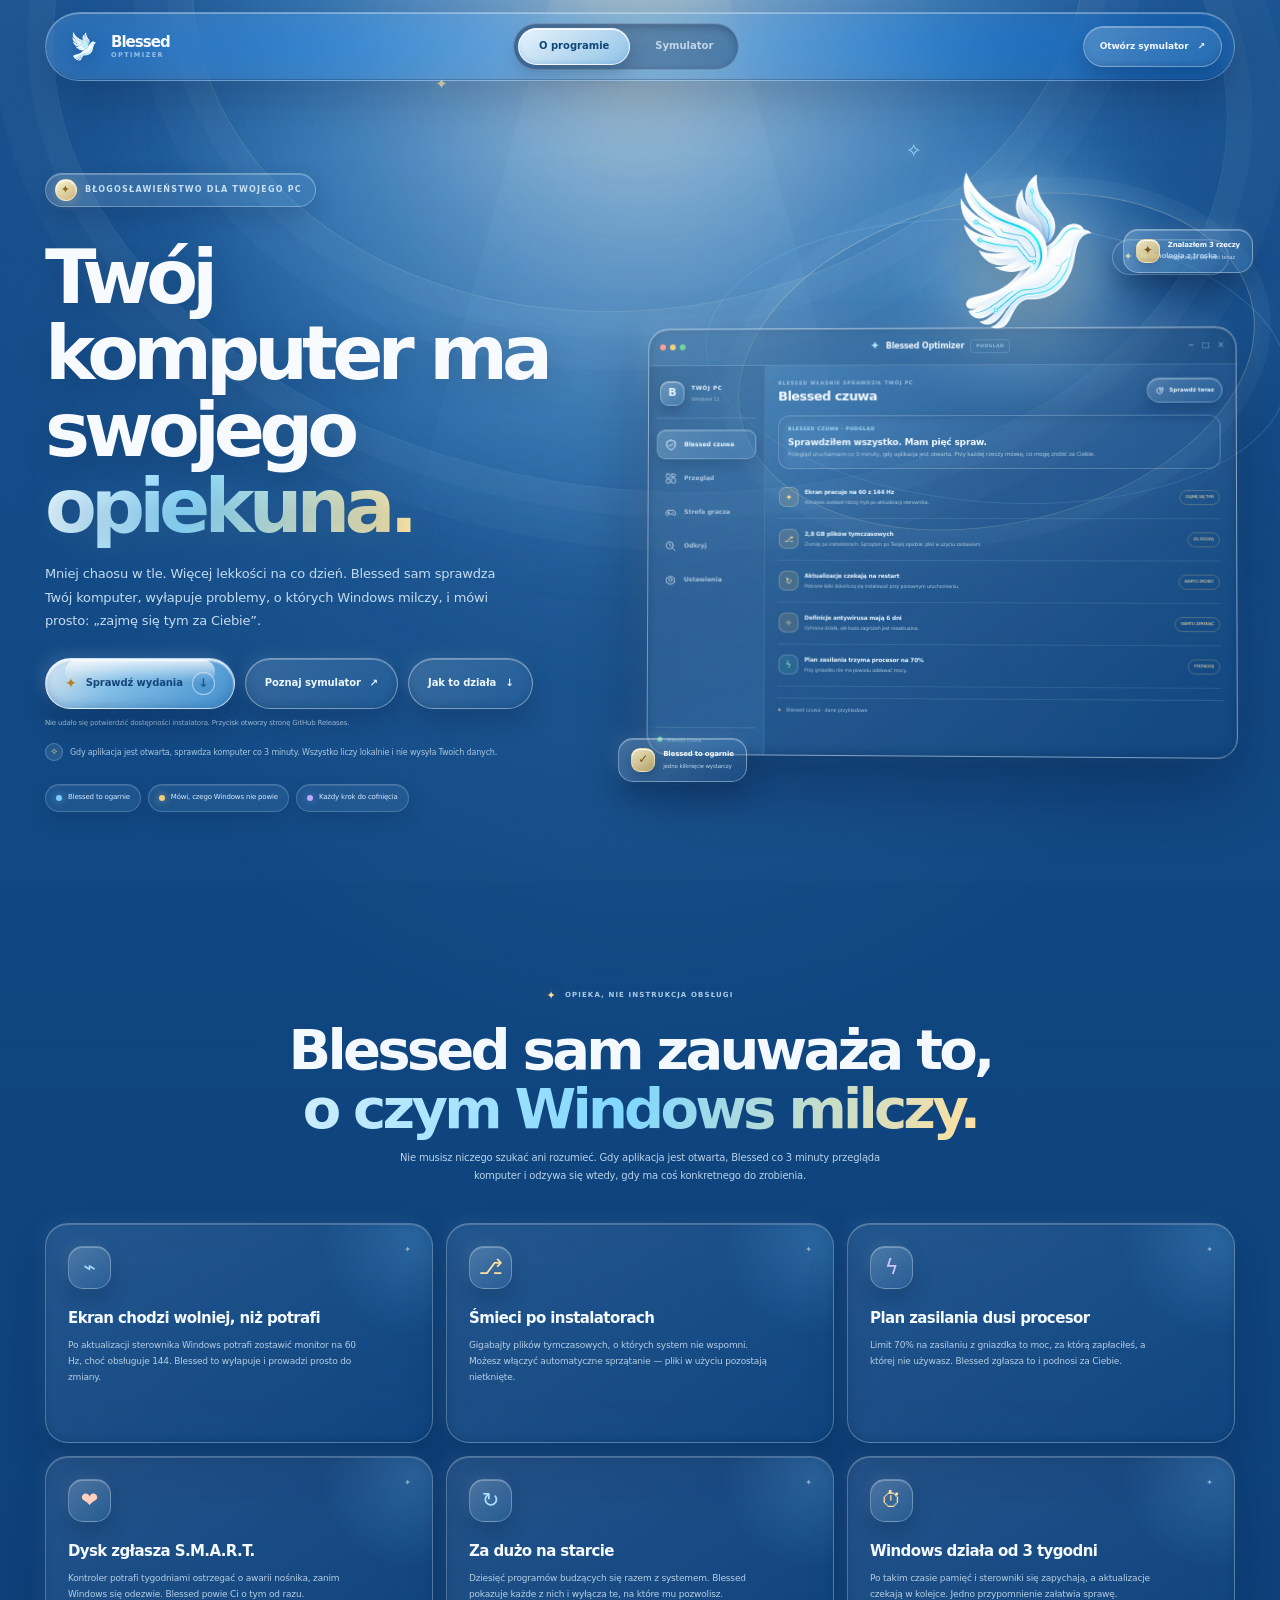
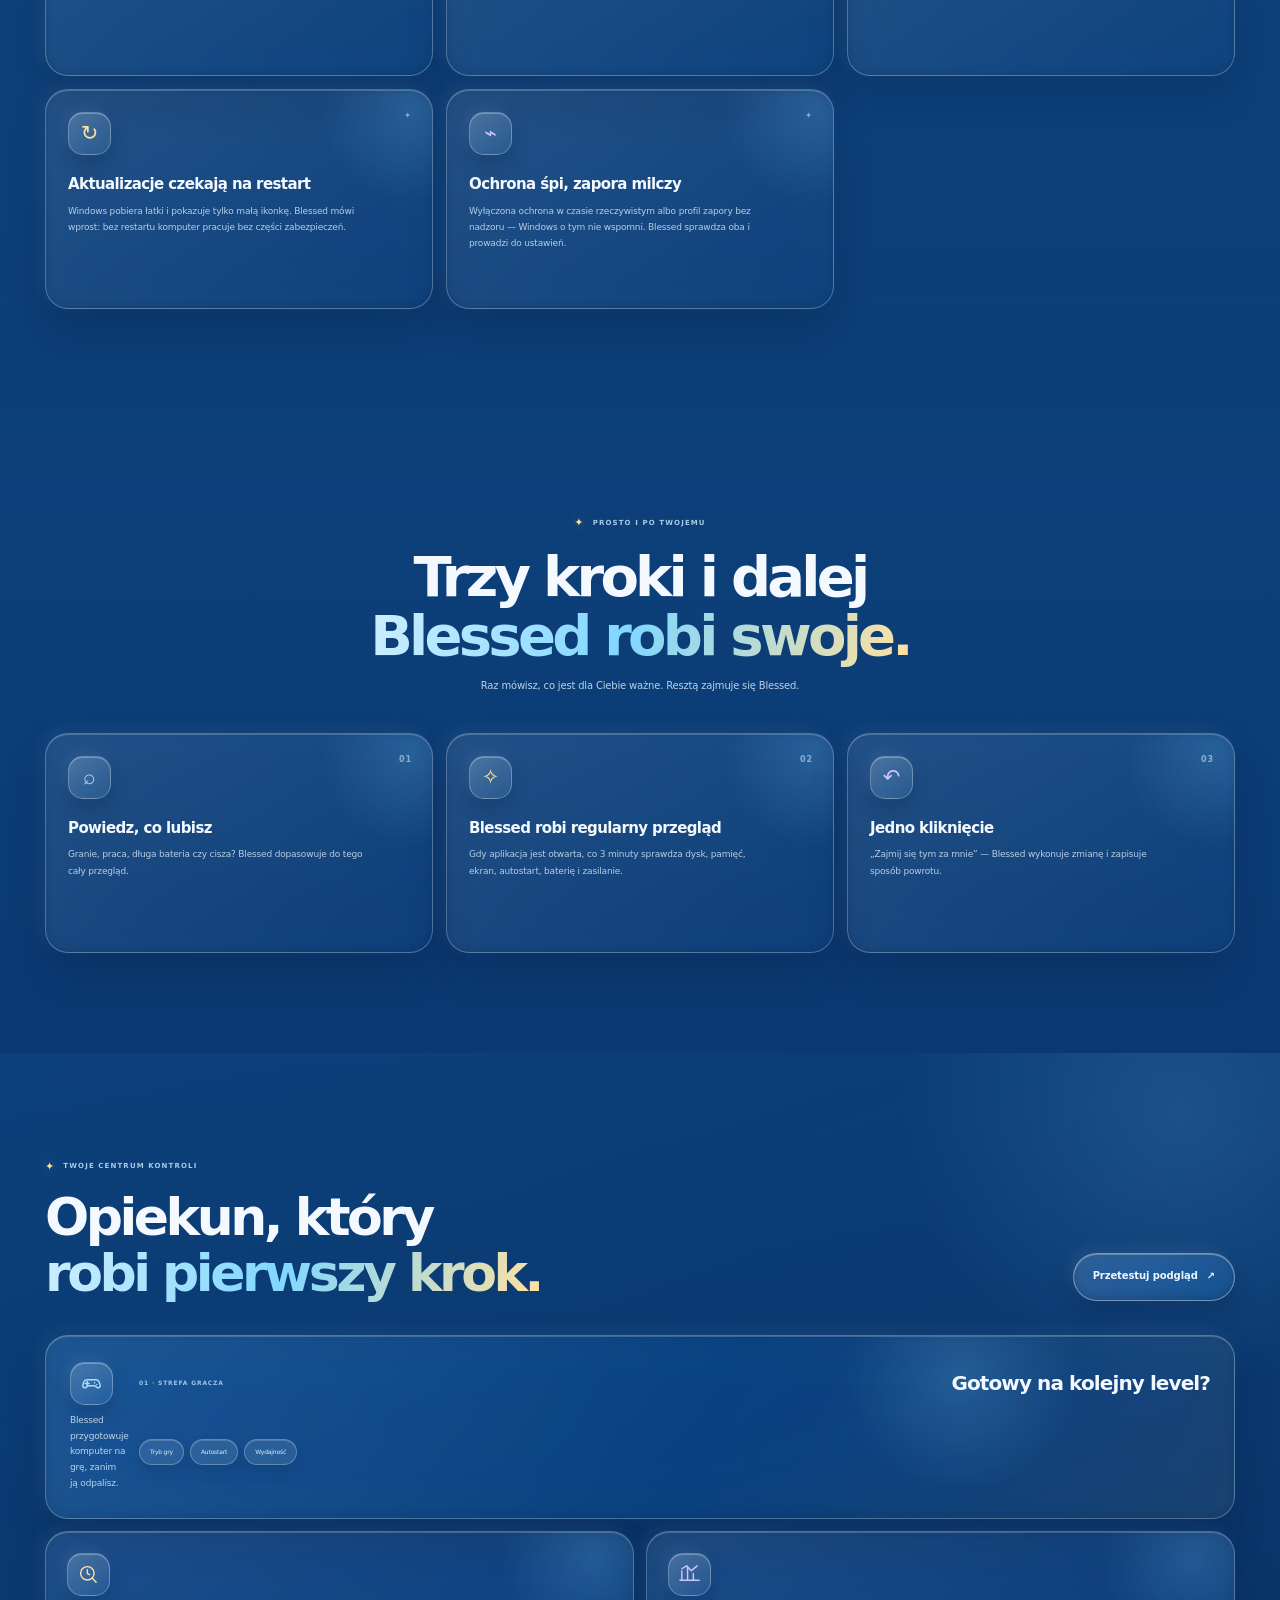
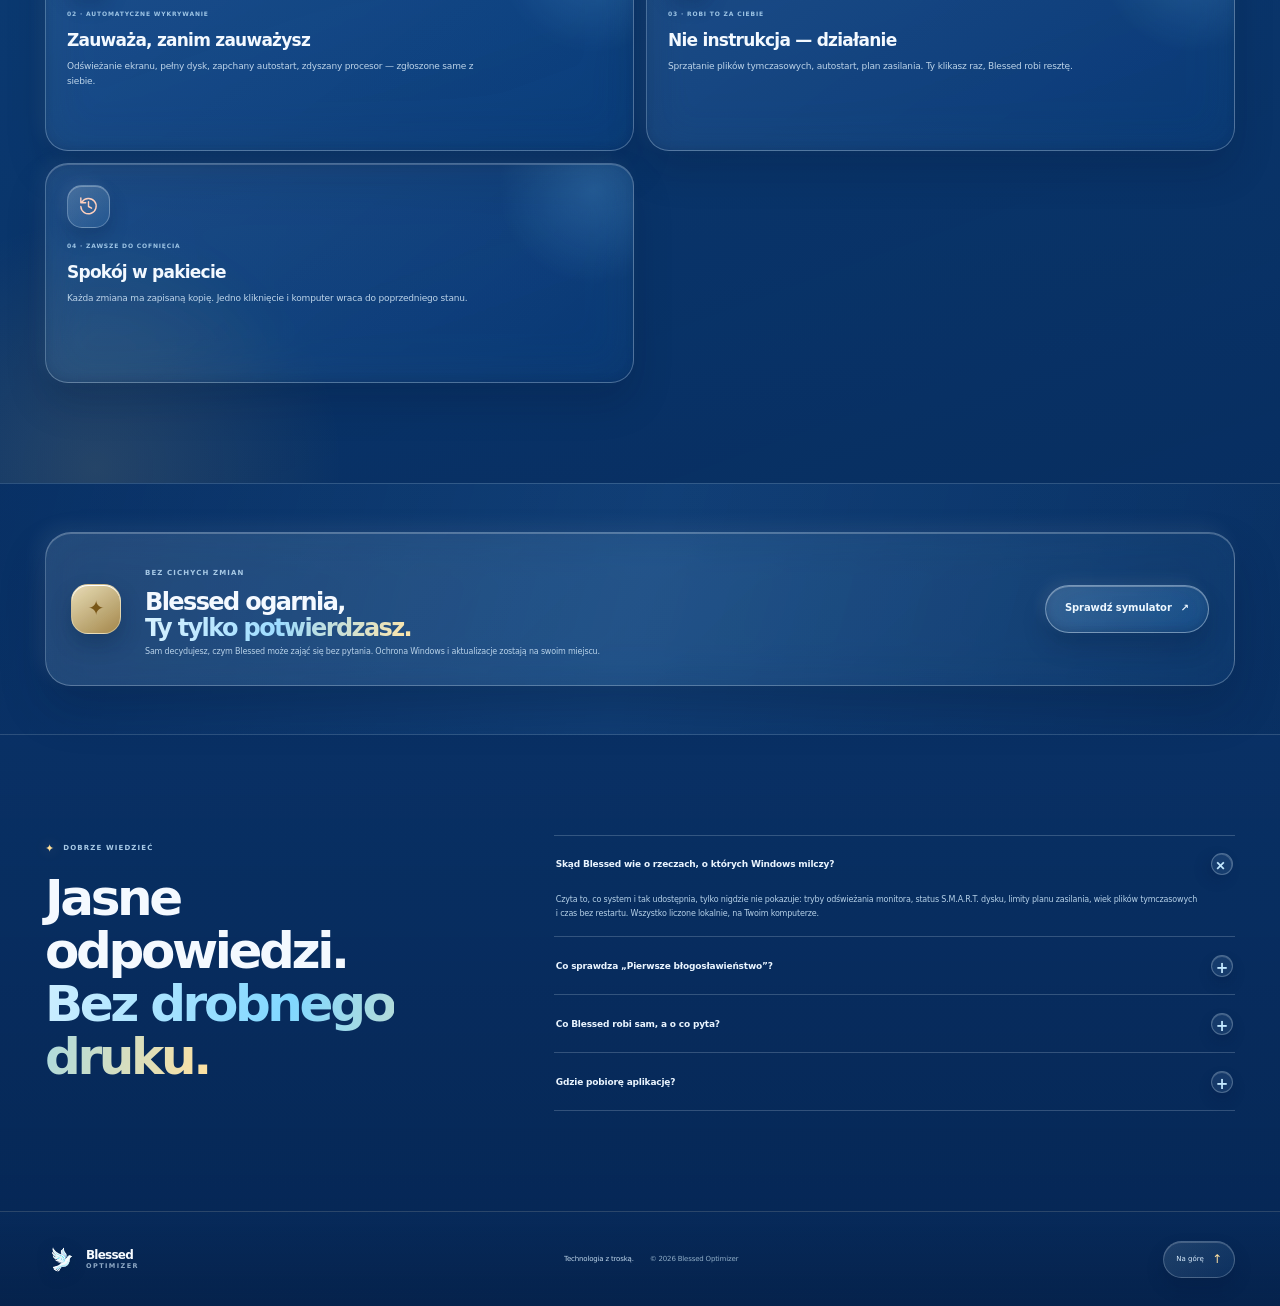
==== commit 1f579a71: "Release v1.3.0: first blessing and safe cleanup Co-authored-by: arena-agent <297053741+arena-agent@u" ====
--- a/site/index.html
+++ b/site/index.html
@@ -4,21 +4,21 @@
   <meta charset="utf-8">
   <meta name="viewport" content="width=device-width, initial-scale=1">
   <meta name="theme-color" content="#0b3770">
-  <meta name="description" content="Blessed Optimizer — przyjazny panel diagnostyczny Windows. Poznaj układ rzeczywistej aplikacji i sprawdź dostępność instalatora Windows (.exe).">
+  <meta name="description" content="Blessed Optimizer — osobista odnowa dla komputera z Windows. Wybierz granie, pracę, ciszę lub baterię i przygotuj swój komputer na więcej.">
   <title>Blessed Optimizer — błogosławieństwo dla Twojego PC</title>
   <link rel="canonical" href="https://rejson59.github.io/Blessed-Optimizer/">
   <meta property="og:type" content="website">
   <meta property="og:site_name" content="Blessed Optimizer">
   <meta property="og:title" content="Blessed Optimizer — błogosławieństwo dla Twojego PC">
-  <meta property="og:description" content="Lokalny pomocnik Windowsa: sam sprawdza komputer, wyłapuje rzeczy, o których system milczy, i proponuje gotowe rozwiązanie jednym kliknięciem. Bez telemetrii.">
+  <meta property="og:description" content="Jeden rytuał, widoczna odnowa. Blessed pomaga odzyskać komputerowi lekkość, dopasować go do Twojego celu i zająć się tym, co wybierzesz.">
   <meta property="og:url" content="https://rejson59.github.io/Blessed-Optimizer/">
   <meta property="og:image" content="https://rejson59.github.io/Blessed-Optimizer/assets/blessed-optimizer-logo.png">
   <meta name="twitter:card" content="summary_large_image">
   <meta name="twitter:title" content="Blessed Optimizer — błogosławieństwo dla Twojego PC">
-  <meta name="twitter:description" content="Lokalny pomocnik Windowsa: sam sprawdza komputer, wyłapuje rzeczy, o których system milczy, i proponuje gotowe rozwiązanie jednym kliknięciem. Bez telemetrii.">
+  <meta name="twitter:description" content="Jeden rytuał, widoczna odnowa. Blessed pomaga odzyskać komputerowi lekkość, dopasować go do Twojego celu i zająć się tym, co wybierzesz.">
   <meta name="twitter:image" content="https://rejson59.github.io/Blessed-Optimizer/assets/blessed-optimizer-logo.png">
   <link rel="icon" type="image/png" href="assets/blessed-optimizer-logo-no-background.png">
-  <link rel="stylesheet" href="styles.css?v=blessed-wings-10">
+  <link rel="stylesheet" href="styles.css?v=blessed-context-help-13">
   <script type="application/ld+json">
   {
     "@context": "https://schema.org",
@@ -27,13 +27,13 @@
     "operatingSystem": "Windows 10/11 x64",
     "applicationCategory": "UtilitiesApplication",
     "inLanguage": "pl",
-    "description": "Lokalny pomocnik Windowsa: co 3 minuty przegląda komputer, wyłapuje rzeczy, o których system milczy, i proponuje gotowe, odwracalne rozwiązania jednym kliknięciem. Bez telemetrii.",
+    "description": "Osobista odnowa dla komputera z Windows — dobierz ustawienia do grania, pracy, ciszy lub baterii i wybierz, czym Blessed ma się zająć.",
     "url": "https://rejson59.github.io/Blessed-Optimizer/",
     "downloadUrl": "https://github.com/rejson59/Blessed-Optimizer/releases",
     "offers": { "@type": "Offer", "price": "0", "priceCurrency": "PLN" }
   }
   </script>
-  <script src="script.js?v=blessed-wings-10" defer></script>
+  <script src="script.js?v=blessed-context-help-13" defer></script>
 </head>
 <body>
   <div class="blessing-light" aria-hidden="true"><span class="light-beam"></span><span class="light-ring light-ring-one"></span><span class="light-ring light-ring-two"></span><i class="light-spark spark-a">✦</i><i class="light-spark spark-b">✧</i></div>
@@ -151,78 +151,106 @@
 
       <section class="safety-strip" id="bezpieczenstwo"><div class="wrap safety-strip-inner reveal"><span class="safety-symbol">✦</span><div><span class="section-kicker">BEZ CICHYCH ZMIAN</span><h2>Blessed ogarnia,<br><span>Ty tylko potwierdzasz.</span></h2><p>Sam decydujesz, czym Blessed może zająć się bez pytania. Ochrona Windows i aktualizacje zostają na swoim miejscu.</p></div><button class="button button-glass" type="button" data-open-tab="simulator">Sprawdź symulator <span aria-hidden="true">↗</span></button></div></section>
 
-      <section class="faq-section section-space" id="pytania"><div class="wrap faq-wrap"><div class="section-title reveal"><span class="section-kicker"><i>✦</i> DOBRZE WIEDZIEĆ</span><h2>Jasne odpowiedzi.<br><span>Bez drobnego druku.</span></h2></div><div class="faq-list reveal reveal-delay"><details class="faq-item" open><summary>Skąd Blessed wie o rzeczach, o których Windows milczy?<span>+</span></summary><p>Czyta to, co system i tak udostępnia, tylko nigdzie nie pokazuje: tryby odświeżania monitora, status S.M.A.R.T. dysku, limity planu zasilania, wiek plików tymczasowych i czas bez restartu. Wszystko liczone lokalnie, na Twoim komputerze.</p></details><details class="faq-item"><summary>Co Blessed robi sam, a o co pyta?<span>+</span></summary><p>Gdy aplikacja jest otwarta, Blessed może przeglądać komputer co 3 minuty. Automatyczne sprzątanie plików tymczasowych jest domyślnie wyłączone i wymaga osobnej zgody; przed ręcznym sprzątaniem zobaczysz podgląd. Zmiany w autostarcie i planie zasilania zatwierdzasz osobno i możesz je cofnąć. Ustawienia znajdziesz w osobnej karcie.</p></details><details class="faq-item"><summary>Gdzie pobiorę aplikację?<span>+</span></summary><p>Przyciskiem u góry strony. Pobierasz jeden plik .exe z GitHub Releases — instaluje się dla Twojego konta, bez uprawnień administratora.</p></details></div></div></section>
+      <section class="faq-section section-space" id="pytania"><div class="wrap faq-wrap"><div class="section-title reveal"><span class="section-kicker"><i>✦</i> DOBRZE WIEDZIEĆ</span><h2>Jasne odpowiedzi.<br><span>Bez drobnego druku.</span></h2></div><div class="faq-list reveal reveal-delay"><details class="faq-item" open><summary>Skąd Blessed wie o rzeczach, o których Windows milczy?<span>+</span></summary><p>Czyta to, co system i tak udostępnia, tylko nigdzie nie pokazuje: tryby odświeżania monitora, status S.M.A.R.T. dysku, limity planu zasilania, wiek plików tymczasowych i czas bez restartu. Wszystko liczone lokalnie, na Twoim komputerze.</p></details><details class="faq-item"><summary>Co sprawdza „Pierwsze błogosławieństwo”?<span>+</span></summary><p>To początek osobistej odnowy komputera. Blessed sprawdza najważniejsze obszary, poznaje Twój cel — granie, pracę, ciszę albo baterię — i układa prosty plan. Wybierasz kroki, a potem widzisz, co zmieniło się na lepsze. W symulatorze wszystko działa na przykładowych danych.</p></details><details class="faq-item"><summary>Co Blessed robi sam, a o co pyta?<span>+</span></summary><p>Gdy aplikacja jest otwarta, Blessed może przeglądać komputer co 3 minuty. Automatyczne sprzątanie plików tymczasowych jest domyślnie wyłączone i wymaga osobnej zgody; przed ręcznym sprzątaniem zobaczysz podgląd. Zmiany w autostarcie i planie zasilania zatwierdzasz osobno i możesz je cofnąć. Ustawienia znajdziesz w osobnej karcie.</p></details><details class="faq-item"><summary>Gdzie pobiorę aplikację?<span>+</span></summary><p>Przyciskiem u góry strony. Pobierasz jeden plik .exe z GitHub Releases — instaluje się dla Twojego konta, bez uprawnień administratora.</p></details></div></div></section>
     </section>
 
     <section class="tab-panel simulator-panel" id="panel-simulator" role="tabpanel" aria-labelledby="tab-simulator" tabindex="0" hidden>
       <div class="simulator-hero">
         <div class="wrap simulator-hero-inner">
-          <div class="simulator-copy reveal"><span class="section-kicker"><i>✦</i> BLESSED JEST OBOK</span><h1>Zobacz aplikację<br><span>taką, jaką zobaczysz u siebie.</span></h1><p>Symulator pokazuje wierny wygląd Blessed Optimizer 1.2.0 — dokładnie to samo okno, menu i ekrany, które zainstalujesz. Kliknij po makiecie: przełączysz strony i wypróbujesz „Zrób wszystko za mnie” oraz „Porządki”.</p><div class="simulator-tags"><span><i>✓</i> Wygląd 1:1 jak w aplikacji</span><span><i>✓</i> Wszystkie ekrany z menu</span><span><i>✓</i> Bez zmian na Twoim PC</span></div></div>
+          <div class="simulator-copy reveal"><span class="section-kicker"><i>✦</i> BLESSED · ODNOWA KOMPUTERA</span><h1>Przywróć lekkość<br><span>swojemu komputerowi.</span></h1><p>Wybierz swój rytm, uruchom błogosławieństwo i zobacz, jak Blessed układa osobisty plan odnowy. Możesz przeklikać cały rytuał — od pierwszego odkrycia aż po świeży efekt „przed i po”.</p><div class="simulator-tags"><span><i>✓</i> Granie, praca, cisza lub bateria</span><span><i>✓</i> Odnowa krok po kroku</span><span><i>✓</i> Interaktywny podgląd</span></div></div>
           <figure class="simulator-logo-card reveal reveal-delay"><img src="assets/blessed-optimizer-logo.png" alt="Logo Blessed Optimizer — biały gołąb z błękitnymi detalami na jasnym tle"><figcaption>TECHNOLOGIA Z TROSKĄ <span>✦</span></figcaption></figure>
         </div>
       </div>
       <section class="mock-preview-section" aria-labelledby="mock-preview-heading">
         <div class="wrap">
           <div class="mock-preview-heading reveal">
-            <div><span class="section-kicker"><i>✦</i> BLESSED OPTIMIZER · v1.2.0</span><h2 id="mock-preview-heading">Wygląda dokładnie<br><span>tak samo po instalacji.</span></h2><p>To makieta okna aplikacji w wersji 1.2.0 — te same kolory, to samo menu i te same ekrany. Wszystkie dane są przykładowe; prawdziwe pokaże program na Twoim komputerze.</p></div>
-            <span class="concept-badge"><i></i> WYGLĄD 1:1 · DANE DEMO</span>
+            <div><span class="section-kicker"><i>✦</i> BLESSED OPTIMIZER · RYTUAŁ ODNOWY</span><h2 id="mock-preview-heading">Jeden rytuał.<br><span>Widoczna odnowa.</span></h2><p>Wybierz swój cel, odkryj możliwości komputera i przeprowadź go przez odnowę. Kliknij przyciski w oknie — wszystko tutaj reaguje i opowiada własną historię.</p></div>
+            <span class="concept-badge"><i></i> NOWA KONCEPCJA · DANE DEMO</span>
           </div>
           <div class="mock-window reveal" id="mock-window" role="region" aria-label="Makieta okna aplikacji Blessed Optimizer" data-mock-theme="dark" data-mock-accent="sky">
             <div class="mock-titlebar">
               <div class="mock-title-brand">
                 <span class="mock-title-logo"><img src="assets/blessed-optimizer-logo-no-background.png" alt=""></span>
-                <span class="mock-title-copy"><strong>Blessed Optimizer</strong><small>Blessed pilnuje Twojego Windowsa</small></span>
+                <span class="mock-title-copy"><strong>Blessed Optimizer</strong><small>Odnowa komputera, po Twojemu</small></span>
               </div>
-              <div class="mock-title-updates"><span class="mock-title-updates-label">AKTUALIZACJE</span><span class="mock-title-updates-value">Masz aktualną wersję 1.2.0</span></div>
-              <button class="mock-title-check" type="button" data-toast="W aplikacji ten przycisk sprawdza wydania na GitHub. Tutaj nic nie pobiera.">Sprawdź</button>
-              <span class="mock-title-version">v1.2.0</span>
+              <div class="mock-title-updates"><span class="mock-title-updates-label">TRYB</span><span class="mock-title-updates-value">Interaktywny prototyp</span></div>
+              <button class="mock-title-check" type="button" data-toast="To podgląd nowego rytuału odnowy — klikaj i sprawdź, jak zmienia się plan.">O koncepcji</button>
+              <span class="mock-title-version">ODNOWA</span>
               <div class="mock-title-controls" aria-hidden="true"><i>−</i><i>□</i><i>×</i></div>
             </div>
             <div class="mock-layout">
-              <nav class="mock-sidebar" role="tablist" aria-label="Nawigacja aplikacji Blessed">
-                <div class="mock-sidebar-head"><span class="mock-sidebar-head-title">NAWIGACJA</span><span class="mock-sidebar-head-sub">Wybierz, czym się zająć</span></div>
-                <span class="mock-nav-group">OPIEKA</span>
-                <button class="mock-nav-button is-active" id="mock-nav-care" role="tab" aria-selected="true" type="button" data-mock-view="care"><svg viewBox="0 0 20 20" aria-hidden="true"><path d="M10 2.5 16.5 5v4.4c0 3.6-2.5 6.4-6.5 7.8-4-1.4-6.5-4.2-6.5-7.8V5L10 2.5Z"/><path d="m7.2 9.8 1.8 1.8 3.8-4"/></svg>Blessed czuwa<span class="mock-nav-badge" id="mock-care-badge">2</span></button>
-                <span class="mock-nav-group">WYDAJNOŚĆ</span>
-                <button class="mock-nav-button" id="mock-nav-gaming" role="tab" aria-selected="false" tabindex="-1" type="button" data-mock-view="gaming"><svg viewBox="0 0 20 20" aria-hidden="true"><path d="M6.1 7h7.8a3 3 0 0 1 2.8 2l1 3.1a2 2 0 0 1-3.2 2.1l-2-1.5h-5l-2 1.5a2 2 0 0 1-3.2-2.1l1-3.1a3 3 0 0 1 2.8-2Z"/><path d="M6.5 9.2v3M5 10.7h3M13.4 10h.1M15.1 11.7h.1"/></svg>Strefa gracza</button>
-                <button class="mock-nav-button" id="mock-nav-processes" role="tab" aria-selected="false" tabindex="-1" type="button" data-mock-view="processes"><svg viewBox="0 0 20 20" aria-hidden="true"><path d="M7 5h9M7 10h9M7 15h6M4 5h.01M4 10h.01M4 15h.01"/></svg>Procesy</button>
-                <span class="mock-nav-group">DIAGNOSTYKA</span>
-                <button class="mock-nav-button" id="mock-nav-connections" role="tab" aria-selected="false" tabindex="-1" type="button" data-mock-view="connections"><svg viewBox="0 0 20 20" aria-hidden="true"><path d="M2 7.5a12 12 0 0 1 16 0M5 10.5a7.5 7.5 0 0 1 10 0M8 13.5a3 3 0 0 1 4 0M10 16h.01"/></svg>Połączenia</button>
-                <button class="mock-nav-button" id="mock-nav-proposals" role="tab" aria-selected="false" tabindex="-1" type="button" data-mock-view="proposals"><svg viewBox="0 0 20 20" aria-hidden="true"><path d="m10 2 1.6 5.4L17 9l-5.4 1.6L10 16l-1.6-5.4L3 9l5.4-1.6L10 2Z"/><path d="m16 13 .8 2.2L19 16l-2.2.8L16 19l-.8-2.2L13 16l2.2-.8L16 13Z"/></svg>Propozycje</button>
-                <button class="mock-nav-button" id="mock-nav-history" role="tab" aria-selected="false" tabindex="-1" type="button" data-mock-view="history"><svg viewBox="0 0 20 20" aria-hidden="true"><path d="M10 3a7 7 0 1 1 0 14 7 7 0 0 1 0-14Z"/><path d="M10 6.5V10l2.5 1.5"/></svg>Historia</button>
-                <span class="mock-nav-group">WINDOWS I BLESSED</span>
-                <button class="mock-nav-button" id="mock-nav-startup" role="tab" aria-selected="false" tabindex="-1" type="button" data-mock-view="startup"><svg viewBox="0 0 20 20" aria-hidden="true"><path d="M16.2 8A6.5 6.5 0 1 0 17 11M16 3v5h-5M10 6v5l3 2"/></svg>Autostart</button>
-                <button class="mock-nav-button" id="mock-nav-cleanup" role="tab" aria-selected="false" tabindex="-1" type="button" data-mock-view="cleanup"><svg viewBox="0 0 20 20" aria-hidden="true"><path d="M17 3l-6.5 6.5"/><path d="M10.5 9.5 5 15c-1.2 1.2-1.8 2.6-1.5 4 1.4.3 2.8-.3 4-1.5l5.5-5.5"/><path d="m8 12 2.5 2.5M6.5 13.5 9 16"/></svg>Porządki</button>
-                <button class="mock-nav-button" id="mock-nav-power" role="tab" aria-selected="false" tabindex="-1" type="button" data-mock-view="power"><svg viewBox="0 0 20 20" aria-hidden="true"><path d="m11.5 1-8 10h5l-1 8 9-11h-5l.5-7Z"/></svg>Zasilanie</button>
-                <button class="mock-nav-button" id="mock-nav-personalization" role="tab" aria-selected="false" tabindex="-1" type="button" data-mock-view="personalization"><svg viewBox="0 0 20 20" aria-hidden="true"><path d="M10 3a7 7 0 1 0 .01 0M6.5 8h.01M10 6h.01M13.5 8h.01M7.5 12h.01"/></svg>Wygląd</button>
-                <button class="mock-nav-button" id="mock-nav-settings" role="tab" aria-selected="false" tabindex="-1" type="button" data-mock-view="settings"><svg viewBox="0 0 20 20" aria-hidden="true"><path d="M10 6.5A3.5 3.5 0 1 1 10 13.5 3.5 3.5 0 0 1 10 6.5Z"/><path d="M10 2v2M10 16v2M2 10h2M16 10h2M4.3 4.3l1.4 1.4M14.3 14.3l1.4 1.4M15.7 4.3l-1.4 1.4M5.7 14.3l-1.4 1.4"/></svg>Ustawienia</button>
-                <div class="mock-sidebar-local"><i></i><span><strong>DANE LOKALNE</strong><small>Bez telemetrii</small></span></div>
+              <nav class="mock-sidebar" aria-label="Nawigacja Blessed">
+                <div class="mock-sidebar-head"><span class="mock-sidebar-head-title">TWOJA ODNOWA</span><span class="mock-sidebar-head-sub">Wszystko na swoim miejscu</span></div>
+
+                <button class="mock-nav-group-toggle is-open" type="button" data-mock-nav-toggle="blessing" aria-expanded="true" aria-controls="mock-nav-items-blessing"><span class="mock-nav-group-mark">✦</span><span class="mock-nav-group-label">ODNOWA</span><span class="mock-nav-chevron" aria-hidden="true">⌄</span></button>
+                <div class="mock-nav-items" id="mock-nav-items-blessing" data-mock-nav-items="blessing">
+                  <button class="mock-nav-button is-active" id="mock-nav-blessing" type="button" data-mock-view="blessing"><svg viewBox="0 0 20 20" aria-hidden="true"><path d="m10 2 1.6 5.4L17 9l-5.4 1.6L10 16l-1.6-5.4L3 9l5.4-1.6L10 2Z"/><path d="m16 13 .8 2.2L19 16l-2.2.8L16 19l-.8-2.2L13 16l2.2-.8L16 13Z"/></svg>Rytuał odnowy</button>
+                </div>
+
+                <button class="mock-nav-group-toggle" type="button" data-mock-nav-toggle="care" aria-expanded="false" aria-controls="mock-nav-items-care"><span class="mock-nav-group-mark">♥</span><span class="mock-nav-group-label">OPIEKA</span><span class="mock-nav-chevron" aria-hidden="true">›</span></button>
+                <div class="mock-nav-items" id="mock-nav-items-care" data-mock-nav-items="care" hidden>
+                  <button class="mock-nav-button" id="mock-nav-care" type="button" data-mock-view="care"><svg viewBox="0 0 20 20" aria-hidden="true"><path d="M10 2.6 16.6 5.2v4.5c0 3.7-2.6 6.6-6.6 8-4-1.4-6.6-4.3-6.6-8V5.2L10 2.6Z"/><path d="m7 10.1 2 2 4-4.2"/></svg>Blessed czuwa <span class="mock-nav-badge" id="mock-care-badge" style="display:none"></span></button>
+                  <button class="mock-nav-button" id="mock-nav-history" type="button" data-mock-view="history"><svg viewBox="0 0 20 20" aria-hidden="true"><path d="M16.2 8A6.5 6.5 0 1 0 17 11M16 3v5h-5M10 6v5l3 2"/></svg>Historia</button>
+                </div>
+
+                <button class="mock-nav-group-toggle" type="button" data-mock-nav-toggle="performance" aria-expanded="false" aria-controls="mock-nav-items-performance"><span class="mock-nav-group-mark">⌁</span><span class="mock-nav-group-label">WYDAJNOŚĆ</span><span class="mock-nav-chevron" aria-hidden="true">›</span></button>
+                <div class="mock-nav-items" id="mock-nav-items-performance" data-mock-nav-items="performance" hidden>
+                  <button class="mock-nav-button" id="mock-nav-gaming" type="button" data-mock-view="gaming"><svg viewBox="0 0 20 20" aria-hidden="true"><path d="M6.1 7h7.8a3 3 0 0 1 2.8 2l1 3.1a2 2 0 0 1-3.2 2.1l-2-1.5h-5l-2 1.5a2 2 0 0 1-3.2-2.1l1-3.1a3 3 0 0 1 2.8-2Z"/><path d="M6.5 9.2v3M5 10.7h3M13.4 10h.1M15.1 11.7h.1"/></svg>Strefa gracza</button>
+                  <button class="mock-nav-button" id="mock-nav-processes" type="button" data-mock-view="processes"><svg viewBox="0 0 20 20" aria-hidden="true"><path d="M7 5h9M7 10h9M7 15h6M4 5h.01M4 10h.01M4 15h.01"/></svg>Procesy</button>
+                </div>
+
+                <button class="mock-nav-group-toggle" type="button" data-mock-nav-toggle="devices" aria-expanded="false" aria-controls="mock-nav-items-devices"><span class="mock-nav-group-mark">▣</span><span class="mock-nav-group-label">URZĄDZENIA</span><span class="mock-nav-chevron" aria-hidden="true">›</span></button>
+                <div class="mock-nav-items" id="mock-nav-items-devices" data-mock-nav-items="devices" hidden>
+                  <button class="mock-nav-button" id="mock-nav-devices" type="button" data-mock-view="devices"><svg viewBox="0 0 20 20" aria-hidden="true"><rect x="2.5" y="3.5" width="15" height="10" rx="1.3"/><path d="M7 17h6M10 13.5V17M5.5 6.5h5"/></svg>Ekrany i sprzęt</button>
+                </div>
+
+                <button class="mock-nav-group-toggle" type="button" data-mock-nav-toggle="diagnostics" aria-expanded="false" aria-controls="mock-nav-items-diagnostics"><span class="mock-nav-group-mark">⌕</span><span class="mock-nav-group-label">DIAGNOSTYKA</span><span class="mock-nav-chevron" aria-hidden="true">›</span></button>
+                <div class="mock-nav-items" id="mock-nav-items-diagnostics" data-mock-nav-items="diagnostics" hidden>
+                  <button class="mock-nav-button" id="mock-nav-connections" type="button" data-mock-view="connections"><svg viewBox="0 0 20 20" aria-hidden="true"><path d="M2 7.5a12 12 0 0 1 16 0M5 10.5a7.5 7.5 0 0 1 10 0M8 13.5a3 3 0 0 1 4 0M10 16h.01"/></svg>Połączenia</button>
+                  <button class="mock-nav-button" id="mock-nav-proposals" type="button" data-mock-view="proposals"><svg viewBox="0 0 20 20" aria-hidden="true"><path d="m10 2 1.6 5.4L17 9l-5.4 1.6L10 16l-1.6-5.4L3 9l5.4-1.6L10 2Z"/><path d="m16 13 .8 2.2L19 16l-2.2.8L16 19l-.8-2.2L13 16l2.2-.8L16 13Z"/></svg>Podpowiedzi</button>
+                </div>
+
+                <button class="mock-nav-group-toggle" type="button" data-mock-nav-toggle="windows" aria-expanded="false" aria-controls="mock-nav-items-windows"><span class="mock-nav-group-mark">⊞</span><span class="mock-nav-group-label">WINDOWS</span><span class="mock-nav-chevron" aria-hidden="true">›</span></button>
+                <div class="mock-nav-items" id="mock-nav-items-windows" data-mock-nav-items="windows" hidden>
+                  <button class="mock-nav-button" id="mock-nav-power" type="button" data-mock-view="power"><svg viewBox="0 0 20 20" aria-hidden="true"><path d="m11.5 1-8 10h5l-1 8 9-11h-5l.5-7Z"/></svg>Zasilanie</button>
+                  <button class="mock-nav-button" id="mock-nav-startup" type="button" data-mock-view="startup"><svg viewBox="0 0 20 20" aria-hidden="true"><path d="M16.2 8A6.5 6.5 0 1 0 17 11M16 3v5h-5M10 6v5l3 2"/></svg>Autostart</button>
+                  <button class="mock-nav-button" id="mock-nav-cleanup" type="button" data-mock-view="cleanup"><svg viewBox="0 0 20 20" aria-hidden="true"><path d="M17 3l-6.5 6.5"/><path d="M10.5 9.5 5 15c-1.2 1.2-1.8 2.6-1.5 4 1.4.3 2.8-.3 4-1.5l5.5-5.5"/><path d="m8 12 2.5 2.5M6.5 13.5 9 16"/></svg>Porządki</button>
+                </div>
+
+                <button class="mock-nav-group-toggle" type="button" data-mock-nav-toggle="appearance" aria-expanded="false" aria-controls="mock-nav-items-appearance"><span class="mock-nav-group-mark">◉</span><span class="mock-nav-group-label">DOPASOWANIE</span><span class="mock-nav-chevron" aria-hidden="true">›</span></button>
+                <div class="mock-nav-items" id="mock-nav-items-appearance" data-mock-nav-items="appearance" hidden>
+                  <button class="mock-nav-button" id="mock-nav-personalization" type="button" data-mock-view="personalization"><svg viewBox="0 0 20 20" aria-hidden="true"><path d="M10 3a7 7 0 1 0 .01 0M6.5 8h.01M10 6h.01M13.5 8h.01M7.5 12h.01"/></svg>Personalizacja</button>
+                  <button class="mock-nav-button" id="mock-nav-settings" type="button" data-mock-view="settings"><svg viewBox="0 0 20 20" aria-hidden="true"><path d="M10 6.5A3.5 3.5 0 1 1 10 13.5 3.5 3.5 0 0 1 10 6.5Z"/><path d="M10 2v2M10 16v2M2 10h2M16 10h2M4.3 4.3l1.4 1.4M14.3 14.3l1.4 1.4M15.7 4.3l-1.4 1.4M5.7 14.3l1.4-1.4"/></svg>Ustawienia</button>
+                </div>
+                <div class="mock-sidebar-local"><i></i><span><strong>PROFIL</strong><small id="mock-sidebar-profile">Granie · gotowy</small></span></div>
               </nav>
               <div class="mock-workspace">
                 <div class="mock-toolbar">
-                  <div><span class="mock-kicker">TWÓJ PANEL · DANE NA ŻYWO</span><h3 id="mock-view-title">Blessed czuwa</h3></div>
-                  <span class="mock-status-pill" id="mock-status-pill"><i></i> <span id="mock-status-pill-text">Blessed jest gotowy</span></span>
+                  <div><span class="mock-kicker">TWOJE BŁOGOSŁAWIEŃSTWO · DEMO</span><h3 id="mock-view-title">Czas na odnowę</h3></div>
+                  <span class="mock-status-pill" id="mock-status-pill"><i></i> <span id="mock-status-pill-text">Gotowy na odnowę</span></span>
                 </div>
                 <div class="mock-guide">
                   <span class="mock-guide-avatar"><img src="assets/blessed-optimizer-logo-no-background.png" alt=""><i>✦</i></span>
-                  <span class="mock-guide-copy"><strong>Blessed</strong><small>Twój wierny pomocnik zza światów</small><p id="mock-guide-message">Znalazłem 2 rzeczy warte zajęcia się.</p></span>
-                  <span class="mock-guide-badge">BLESSED OGARNIA</span>
-                </div>
-                <div class="mock-crumb"><span>WYBRANA KATEGORIA</span><i>›</i><span id="mock-view-crumb">BLESSED CZUWA</span><span class="mock-crumb-pill">LOKALNIE · BEZ TELEMETRII</span></div>
-                <div class="mock-page" id="mock-page" role="tabpanel" aria-labelledby="mock-nav-care" aria-live="polite"></div>
+                  <span class="mock-guide-copy"><strong>Blessed</strong><small>Twój przewodnik po odnowie</small><p id="mock-guide-message">Wybierz swój rytm. Przygotuję plan, który doda komputerowi lekkości.</p></span>
+                  <span class="mock-guide-badge">RAZEM DAMY RADĘ</span>
+                </div>
+                <div class="mock-crumb"><span>TWÓJ PIERWSZY KROK</span><i>›</i><span id="mock-view-crumb">BŁOGOSŁAWIEŃSTWO</span><span class="mock-crumb-pill">TWÓJ CEL · TWÓJ RYTM</span></div>
+                <div class="mock-page" id="mock-page" role="region" aria-labelledby="mock-nav-blessing" aria-live="polite"></div>
               </div>
             </div>
-            <div class="mock-footer"><span><i>✦</i> Wszystko liczone lokalnie · bez telemetrii</span><span>Instalacja dla bieżącego użytkownika</span></div>
-          </div>
-          <p class="mock-window-caption"><span>✧</span> Makieta odwzorowuje wygląd aplikacji 1.2.0 — kolory, menu i układ ekranów. Dane są demonstracyjne: strona nie czyta Twojego komputera ani nie zmienia ustawień.</p>
+            <div class="mock-footer"><span><i>✦</i> Interaktywny prototyp · odczyty demonstracyjne</span><span>Odkryj pełną odnowę w aplikacji Windows</span></div>
+          </div>
+          <p class="mock-window-caption"><span>✧</span> Interaktywny koncept odnowy Blessed Optimizer. Przeklikaj rytuał i zobacz przykładowy efekt — dane nie pochodzą z Twojego komputera.</p>
         </div>
       </section>
       <section class="simulator-section section-space" id="symulator">
         <div class="wrap">
-          <div class="demo-note reveal"><span class="demo-note-icon">✧</span><p><strong>To tylko makieta.</strong> Liczby są przykładowe — ta strona nie czyta Twojego komputera, nie mierzy pingu ani nie zmienia ustawień systemowych.</p><span class="demo-tag">DANE DEMO</span></div>
+          <div class="demo-note reveal"><span class="demo-note-icon">✧</span><p><strong>Wypróbuj cały rytuał odnowy.</strong> Wybierz cel, pozwól Blessed ułożyć plan i przeprowadź komputer przez przykładową przemianę.</p><span class="demo-tag">INTERAKTYWNY DEMO</span></div>
           <div class="mock-try-card glass-panel reveal">
-            <div class="mock-try-head"><span class="mock-try-kicker">WYPRÓBUJ W MAKICIE</span><h2>Kliknij i zobacz, jak działa.</h2><p>Każdy ekran makiety jest interaktywny — bez instalacji i bez ryzyka dla Twojego komputera.</p></div>
+            <div class="mock-try-head"><span class="mock-try-kicker">TWOJE BLESSED, TWOJE ZASADY</span><h2>Odkryj, co jeszcze potrafi.</h2><p>Rytuał odnowy to początek. Przejrzyj ekran, urządzenia, autostart, zasilanie i pozostałe zakątki Blessed.</p></div>
             <div class="mock-try-list">
+              <button class="mock-try-item" type="button" data-mock-goto="blessing"><span class="mock-try-icon">✦</span><span><strong>Rytuał odnowy</strong><small>Wybierz swój cel, poznaj plan i zobacz przemianę krok po kroku.</small></span><i>›</i></button>
+              <button class="mock-try-item" type="button" data-mock-goto="devices"><span class="mock-try-icon">▣</span><span><strong>Urządzenia</strong><small>Przykładowa lista monitora, klawiatury, myszy, kamery i audio — bez dostępu do treści.</small></span><i>›</i></button>
               <button class="mock-try-item" type="button" data-mock-goto="care"><span class="mock-try-icon">✦</span><span><strong>„Zrób wszystko za mnie”</strong><small>Plan, zgoda i wykonanie jednym kliknięciem — zobaczysz, co Blessed zrobiłby na Twoim komputerze.</small></span><i>›</i></button>
               <button class="mock-try-item" type="button" data-mock-goto="cleanup"><span class="mock-try-icon">🧹</span><span><strong>Porządki</strong><small>Lista aplikacji z Twojego konta, zaznaczanie i odinstalowywanie z potwierdzeniem.</small></span><i>›</i></button>
               <button class="mock-try-item" type="button" data-mock-goto="power"><span class="mock-try-icon">ϟ</span><span><strong>Zasilanie</strong><small>Aktywny plan, suwak limitu procesora i przycisk „Przywróć oryginał”.</small></span><i>›</i></button>
@@ -233,6 +261,120 @@
           </div>
         </div>
       </section>
+
+      <template id="mock-template-blessing">
+        <div class="mock-page-head mock-renewal-page-head">
+          <span class="mock-page-kicker">BLESSED · CZAS NA ODNOWĘ</span>
+          <h4>Twój komputer znów może złapać oddech.</h4>
+          <p>Wybierz, co dziś robisz. Blessed przygotuje plan, który pomoże Twojemu komputerowi działać tak, jak lubisz.</p>
+        </div>
+
+        <section class="mock-renewal-goal-panel" aria-labelledby="mock-goal-heading">
+          <div class="mock-renewal-section-heading">
+            <span><small class="mock-mini-label">OD CZEGO ZACZYNAMY?</small><strong id="mock-goal-heading">Wybierz swój rytm</strong></span>
+            <button class="mock-help-button" type="button" aria-label="Wyjaśnij wybór celu" data-mock-help="Wybór celu pomaga uporządkować wskazówki — nie zmienia samodzielnie ustawień Windows ani nie zamyka programów.">?</button>
+            <span class="mock-renewal-spark" aria-hidden="true">✦</span>
+          </div>
+          <div class="mock-renewal-goals" role="group" aria-label="Wybierz cel odnowy">
+            <button class="mock-goal-button is-selected" type="button" data-blessing-goal="gaming" aria-pressed="true"><span class="mock-goal-icon">⌁</span><span><strong>Granie</strong><small>Płynność i moc</small></span></button>
+            <button class="mock-goal-button" type="button" data-blessing-goal="work" aria-pressed="false"><span class="mock-goal-icon">✧</span><span><strong>Praca</strong><small>Skupienie i start</small></span></button>
+            <button class="mock-goal-button" type="button" data-blessing-goal="quiet" aria-pressed="false"><span class="mock-goal-icon">☾</span><span><strong>Cisza</strong><small>Spokój i chłód</small></span></button>
+            <button class="mock-goal-button" type="button" data-blessing-goal="battery" aria-pressed="false"><span class="mock-goal-icon">ϟ</span><span><strong>Bateria</strong><small>Dłuższy dzień</small></span></button>
+          </div>
+        </section>
+
+        <section class="mock-blessing-card" aria-label="Przewodnik Blessed">
+          <span class="mock-blessing-orb" aria-hidden="true"><img src="assets/blessed-optimizer-logo-no-background.png" alt=""></span>
+          <div class="mock-blessing-copy">
+            <span class="mock-mini-label">TWÓJ PRZEWODNIK ODNOWY</span>
+            <strong id="mock-blessing-intention">Gotowy na rundę? Przygotuję komputer do gry.</strong>
+            <p id="mock-blessing-prompt">Wybierz swój cel, a ja znajdę kilka prostych sposobów na więcej lekkości.</p>
+          </div>
+          <button class="mock-button mock-button-primary mock-blessing-start" type="button" id="mock-first-blessing-run">
+            <span id="mock-first-blessing-label">Rozpocznij błogosławieństwo</span><span aria-hidden="true">✦</span>
+          </button>
+          <div class="mock-blessing-progress" id="mock-blessing-progress" hidden aria-live="polite">
+            <div class="mock-blessing-progress-head"><strong id="mock-blessing-progress-title">Blessed rozgląda się po komputerze…</strong><span id="mock-blessing-progress-caption">Chwilka dla mnie</span></div>
+            <ol class="mock-blessing-steps">
+              <li data-blessing-step="device"><i>01</i><span>Ekran i urządzenia</span><b>✓</b></li>
+              <li data-blessing-step="space"><i>02</i><span>Miejsce na oddech</span><b>✓</b></li>
+              <li data-blessing-step="startup"><i>03</i><span>Start i zasilanie</span><b>✓</b></li>
+              <li data-blessing-step="plan"><i>04</i><span>Twój plan odnowy</span><b>✓</b></li>
+            </ol>
+          </div>
+          <p class="mock-blessing-demo" id="mock-first-blessing-status" role="status">Podgląd interaktywny · przykładowe odczyty</p>
+        </section>
+
+        <section class="mock-first-results" id="mock-first-blessing-results" hidden aria-live="polite">
+          <div class="mock-renewal-result-head">
+            <span class="mock-result-spark" aria-hidden="true">✦</span>
+            <div><span class="mock-mini-label">MAM DLA CIEBIE PLAN</span><h4>Małe zmiany. Więcej lekkości.</h4><p>Wybrałem proste kroki do Twojego celu: <strong id="mock-renewal-goal-name">Granie</strong>.</p></div>
+          </div>
+
+          <div class="mock-renewal-metrics" aria-label="Przykładowe odkrycia Blessed">
+            <div class="mock-renewal-metric"><span class="mock-metric-icon">✧</span><span><strong>2,4 GB</strong><small>miejsca do odzyskania</small></span></div>
+            <div class="mock-renewal-metric"><span class="mock-metric-icon">ϟ</span><span><strong id="mock-renewal-power-metric">100%</strong><small id="mock-renewal-power-metric-caption">możliwy limit CPU przy zasilaniu</small></span></div>
+            <div class="mock-renewal-metric"><span class="mock-metric-icon">▣</span><span><strong>144 Hz</strong><small>ekran ma jeszcze zapas</small></span></div>
+          </div>
+
+          <div class="mock-renewal-section-heading mock-renewal-plan-heading"><span><small class="mock-mini-label">TWÓJ PLAN</small><strong>Wybierz, co mam odnowić</strong></span><span class="mock-plan-count" id="mock-renewal-count">2 kroki</span></div>
+          <div class="mock-renewal-actions">
+            <label class="mock-renewal-action is-selected" data-renewal-card="cleanup">
+              <input type="checkbox" data-renewal-item="cleanup" checked>
+              <span class="mock-renewal-check" aria-hidden="true">✓</span><span class="mock-action-icon">✧</span>
+              <span class="mock-action-copy"><small>ODZYSKAJ MIEJSCE</small><strong>Uwolnij 2,4 GB</strong><span>Uporządkuj pliki tymczasowe i zrób więcej przestrzeni.</span></span>
+              <span class="mock-action-value">+2,4 GB</span>
+            </label>
+            <label class="mock-renewal-action is-selected" data-renewal-card="power">
+              <input type="checkbox" data-renewal-item="power" checked>
+              <span class="mock-renewal-check" aria-hidden="true">✓</span><span class="mock-action-icon">ϟ</span>
+              <span class="mock-action-copy"><small>DOPASUJ ENERGIĘ</small><strong id="mock-renewal-power-heading">Daj procesorowi więcej swobody</strong><span id="mock-renewal-power-copy">Zwiększ limit do 100% podczas zasilania z sieci — gotowy na grę.</span></span>
+              <span class="mock-action-value" id="mock-renewal-power-value">70% → 100%</span>
+            </label>
+          </div>
+
+          <div class="mock-renewal-actionbar">
+            <div><strong>Gotowy na odnowę?</strong><small>Ty wybierasz kroki. Blessed zajmie się resztą.</small></div>
+            <button class="mock-button mock-button-primary" type="button" id="mock-renewal-apply"><span data-renewal-apply-label>Odnowa jednym kliknięciem · 2 kroki</span><span aria-hidden="true">✦</span></button>
+          </div>
+          <details class="mock-renewal-details mock-renewal-more"><summary><span>Więcej odkryć i szczegółów</span><small>Ekran · 144 Hz dostępne</small></summary>
+            <div class="mock-renewal-discovery"><span class="mock-discovery-icon">▣</span><div><small>EKRAN</small><strong>Twój ekran potrafi więcej.</strong><p>Windows zgłasza tryb 144 Hz — sprawdź go w szczegółach urządzeń.</p></div><button class="mock-button mock-button-secondary" type="button" data-mock-goto="devices">Zobacz ekran <span aria-hidden="true">›</span></button></div>
+            <ul><li>Uporządkuje wybrane pliki tymczasowe.</li><li>Jeśli wybierzesz krok zasilania, zachowa oryginalną wartość do przywrócenia.</li><li>Pominie każdy krok, który odznaczysz.</li></ul>
+          </details>
+          <p class="mock-renewal-demo-note">Liczby w symulatorze są przykładowe — pełny rytuał możesz tu wypróbować bez instalacji.</p>
+        </section>
+
+        <section class="mock-renewal-progress" id="mock-renewal-progress" hidden aria-live="polite">
+          <div class="mock-progress-orb" aria-hidden="true"><img src="assets/blessed-optimizer-logo-no-background.png" alt=""></div>
+          <span class="mock-mini-label">BLESSED W TRAKCIE ODNOWY</span><h4>Robimy miejsce na nową lekkość.</h4><p>Wybrane kroki nabierają mocy. Zaraz zobaczysz efekt.</p>
+          <ol class="mock-renewal-steps"><li data-renewal-step="cleanup"><i>01</i><span>Odzyskuję miejsce</span><b>✓</b></li><li data-renewal-step="power"><i>02</i><span>Dostrajam profil energii</span><b>✓</b></li></ol>
+        </section>
+
+        <section class="mock-renewal-complete" id="mock-renewal-complete" hidden aria-live="polite">
+          <span class="mock-complete-spark" aria-hidden="true">✦</span><span class="mock-mini-label">BŁOGOSŁAWIEŃSTWO ZAKOŃCZONE</span>
+          <h4>Twój komputer znów oddycha.</h4><p id="mock-renewal-complete-copy">Dobra robota. Odnowa jest gotowa — możesz wrócić, kiedy zechcesz.</p>
+          <div class="mock-complete-metrics"><div><strong id="mock-renewal-freed">2,4 GB</strong><small>miejsca odzyskane</small></div><div><strong id="mock-renewal-power-result">100%</strong><small>limit procesora przy zasilaniu</small></div></div>
+          <ul class="mock-complete-list"><li id="mock-renewal-done-cleanup">✓ Uporządkowano przykładowe pliki tymczasowe</li><li id="mock-renewal-done-power">✓ Przygotowano profil energii dla Grania</li></ul>
+          <p class="mock-renewal-demo-note">To pokaz interaktywny — w aplikacji Blessed te działania dotyczą Twojego komputera.</p>
+          <div class="mock-complete-actions"><button class="mock-button mock-button-primary" type="button" id="mock-renewal-again">Zobacz swój plan <span aria-hidden="true">↗</span></button><button class="mock-button mock-button-secondary" type="button" data-mock-goto="devices">Sprawdź urządzenia</button></div>
+        </section>
+      </template>
+
+      <template id="mock-template-devices">
+        <div class="mock-page-head"><span class="mock-page-kicker">URZĄDZENIA · DANE DEMO</span><h4>Co Windows widzi jako podłączone?</h4><p>Makieta pokazuje przykładową listę obecnych urządzeń. Aplikacja korzysta z lokalnego odczytu Plug and Play i nie uruchamia sprzętu.</p></div>
+        <div class="mock-panel">
+          <div class="mock-list-toolbar"><strong class="mock-panel-title">Monitor główny</strong><button class="mock-button mock-button-secondary" type="button" data-toast="W makiecie nie otwieramy Ustawień Windows. W aplikacji znajdziesz bezpieczny odnośnik.">Ustawienia ekranu</button></div>
+          <div class="mock-device-row"><span><strong>LG UltraGear</strong><small>1920 × 1080 · 60 Hz aktualnie · do 144 Hz w odczytanych trybach</small></span><em class="mock-status-pill status-ready">WYKRYTO</em></div>
+        </div>
+        <div class="mock-panel">
+          <div class="mock-list-toolbar"><strong class="mock-panel-title">Urządzenia obecne</strong><button class="mock-button mock-button-secondary" type="button" data-toast="W aplikacji przycisk otwiera Menedżer urządzeń. Makieta niczego nie zmienia.">Menedżer urządzeń</button></div>
+          <div class="mock-device-row"><span><strong>Klawiatura USB</strong><small>Logitech · Klawiatura</small></span><em class="mock-status-pill status-ready">BEZ BŁĘDU</em></div>
+          <div class="mock-device-row"><span><strong>HID-compliant mouse</strong><small>Microsoft · Mysz</small></span><em class="mock-status-pill status-ready">BEZ BŁĘDU</em></div>
+          <div class="mock-device-row"><span><strong>Integrated Camera</strong><small>SunplusIT · Kamera</small></span><em class="mock-status-pill status-ready">BEZ BŁĘDU</em></div>
+          <div class="mock-device-row"><span><strong>Realtek Audio</strong><small>Realtek · Dźwięk</small></span><em class="mock-status-pill status-ready">BEZ BŁĘDU</em></div>
+          <p class="mock-footnote"><span>✦</span> Blessed pokazuje tylko nazwy i status. Nie czyta klawiszy, ruchu myszy ani strumienia kamery lub mikrofonu.</p>
+        </div>
+      </template>
 
       <template id="mock-template-care">
         <div class="mock-page-head"><span class="mock-page-kicker">BLESSED CZUWA</span><h4>Zajmę się tym za Ciebie.</h4><p>Sam sprawdzam dysk, pamięć, autostart, ekran, baterię, zasilanie, aktualizacje i ochronę co 3 minuty, gdy Blessed jest otwarty. Pilnuję, żeby procesor i pamięć były gotowe na grę, zanim ją odpalisz.</p></div>
@@ -286,7 +428,7 @@
               <div class="mock-finding-body">
                 <span class="mock-finding-tag" style="--sev:#69B9F5">DROBIAZG</span>
                 <strong>Masz 34 aplikacje z Microsoft Store</strong>
-                <p>Część aplikacji mogła zostać po próbowaniu — zajmują miejsce i aktualizują się w tle. Przejrzyj listę i odinstaluj to, czego nie używasz; każdą aplikację wgrasz z powrotem przez Microsoft Store.</p>
+                <p>Część aplikacji mogła zostać po próbowaniu — zajmują miejsce i aktualizują się w tle. Przejrzyj listę i odinstaluj to, czego nie używasz; ponowna instalacja zależy od dostępności aplikacji u wydawcy lub w Microsoft Store.</p>
                 <button class="mock-button mock-button-secondary" type="button" data-mock-goto="cleanup">Przejrzyj aplikacje</button>
               </div>
               <button class="mock-finding-mute" type="button" aria-label="Wycisz tę sprawę" data-mock-mute>✕</button>
@@ -352,21 +494,39 @@
       </template>
 
       <template id="mock-template-processes">
-        <div class="mock-page-head"><span class="mock-page-kicker">PROCESY</span><h4>Zobacz, co naprawdę zajmuje zasoby.</h4><p>Podgląd CPU, pamięci i czasu uruchomienia każdego procesu. Lista odświeża się co 2 sekundy, gdy ta karta jest otwarta.</p></div>
-        <div class="mock-panel">
-          <div class="mock-list-toolbar">
-            <input class="mock-search" type="search" placeholder="Filtruj po nazwie procesu lub PID" aria-label="Filtruj procesy">
-            <span class="mock-list-status">128 procesów · odczyt lokalny 14:32:05 · CPU liczone z próbek co 2 s</span>
-          </div>
-          <div class="mock-table" role="table" aria-label="Lista procesów">
-            <div class="mock-table-row mock-table-head" role="row"><span>Proces</span><span>PID</span><span>CPU</span><span>RAM</span><span>Uruchomiono</span></div>
-            <div class="mock-table-row" role="row"><span>explorer.exe</span><span>1840</span><span>0,4%</span><span>142 MB</span><span>14:02</span></div>
-            <div class="mock-table-row" role="row"><span>chrome.exe</span><span>5208</span><span>1,2%</span><span>684 MB</span><span>13:47</span></div>
-            <div class="mock-table-row" role="row"><span>BlessedOptimizer.exe</span><span>7412</span><span>0,1%</span><span>96 MB</span><span>14:31</span></div>
-            <div class="mock-table-row" role="row"><span>svchost.exe</span><span>1204</span><span>0,0%</span><span>58 MB</span><span>14:01</span></div>
-            <div class="mock-table-row" role="row"><span>System</span><span>4</span><span>0,1%</span><span>96 MB</span><span>14:01</span></div>
-          </div>
-          <p class="mock-footnote"><span>✦</span> Podgląd jest tylko do czytania — aplikacja nie zamyka żadnych procesów sama.</p>
+        <div class="mock-page-head"><span class="mock-page-kicker">PROCESY</span><div class="mock-headline-help"><h4>Zobacz, co naprawdę zajmuje zasoby.</h4><button class="mock-help-button" type="button" aria-label="Wyjaśnij znaczenie procesów" data-mock-help="CPU pokazuje udział w mocy procesora, a RAM pamięć zajętą przez proces. Rola to ostrożna wskazówka: w aplikacji Blessed chroni Windows, procesy w tle i nieznane ścieżki.">?</button></div><p>Oznacz ważne aplikacje, a zamknięcie zawsze wybierzesz samodzielnie.</p></div>
+        <div class="mock-panel">
+          <div class="mock-list-toolbar"><input class="mock-search" id="mock-process-search" type="search" placeholder="Filtruj po nazwie, PID lub roli" aria-label="Filtruj procesy"><span class="mock-list-status" id="mock-process-status">Przykładowe pozycje · dane demonstracyjne</span><span class="mock-list-status" id="mock-process-selection-count">0 zaznaczone</span></div>
+          <div class="mock-process-list" role="list" aria-label="Przykładowe procesy">
+            <div class="mock-process-row is-protected" role="listitem" data-mock-process-row data-process-protected="true" data-process-role="Windows / pulpit">
+              <div class="mock-process-identity"><label class="mock-process-select"><input type="checkbox" data-mock-process-select disabled aria-label="explorer.exe jest chroniony"><span class="mock-select-box" aria-hidden="true"></span><span><strong>explorer.exe</strong><small>PID 1840 · Pulpit Windows</small></span></label><button class="mock-help-button" type="button" aria-label="O roli explorer.exe" data-mock-help="explorer.exe obsługuje pulpit i okna Eksploratora plików. Blessed chroni go, niezależnie od użycia CPU lub RAM.">?</button></div>
+              <div class="mock-process-stat"><small>CPU</small><strong>0,4%</strong></div><div class="mock-process-stat"><small>RAM</small><strong>142 MB</strong></div>
+              <div class="mock-process-intent"><label><input type="checkbox" data-mock-process-important disabled><span>Ważny</span></label><span class="mock-process-role" data-mock-process-role>Windows / pulpit</span></div>
+            </div>
+            <div class="mock-process-row" role="listitem" data-mock-process-row data-process-protected="false" data-process-role="Aplikacja z oknem">
+              <div class="mock-process-identity"><label class="mock-process-select"><input type="checkbox" data-mock-process-select aria-label="Zaznacz chrome.exe do zamknięcia"><span class="mock-select-box" aria-hidden="true"></span><span><strong>chrome.exe</strong><small>PID 5208 · aplikacja z oknem</small></span></label><button class="mock-help-button" type="button" aria-label="O roli chrome.exe" data-mock-help="Przykładowa aplikacja użytkownika. Sprawdź karty i zapisz formularze. W aplikacji Blessed zwykłe zamknięcie pozwala programowi zapytać o niezapisane zmiany.">?</button></div>
+              <div class="mock-process-stat"><small>CPU</small><strong>1,2%</strong></div><div class="mock-process-stat"><small>RAM</small><strong>684 MB</strong></div>
+              <div class="mock-process-intent"><label><input type="checkbox" data-mock-process-important><span>Ważny</span></label><span class="mock-process-role" data-mock-process-role>Aplikacja z oknem</span></div>
+            </div>
+            <div class="mock-process-row is-protected is-important" role="listitem" data-mock-process-row data-process-protected="true" data-process-role="Blessed · chroniony">
+              <div class="mock-process-identity"><label class="mock-process-select"><input type="checkbox" data-mock-process-select disabled aria-label="Blessed Optimizer jest chroniony"><span class="mock-select-box" aria-hidden="true"></span><span><strong>BlessedOptimizer.exe</strong><small>PID 7412 · ten program</small></span></label><button class="mock-help-button" type="button" aria-label="O roli Blessed Optimizer" data-mock-help="Bieżąca aplikacja Blessed jest zawsze chroniona przed zamknięciem przez własny menedżer procesów.">?</button></div>
+              <div class="mock-process-stat"><small>CPU</small><strong>0,1%</strong></div><div class="mock-process-stat"><small>RAM</small><strong>96 MB</strong></div>
+              <div class="mock-process-intent"><label><input type="checkbox" data-mock-process-important checked disabled><span>Ważny</span></label><span class="mock-process-role" data-mock-process-role>Blessed · chroniony</span></div>
+            </div>
+            <div class="mock-process-row is-protected" role="listitem" data-mock-process-row data-process-protected="true" data-process-role="Windows · proces w tle">
+              <div class="mock-process-identity"><label class="mock-process-select"><input type="checkbox" data-mock-process-select disabled aria-label="svchost.exe jest chroniony"><span class="mock-select-box" aria-hidden="true"></span><span><strong>svchost.exe</strong><small>PID 1204 · usługa Windows</small></span></label><button class="mock-help-button" type="button" aria-label="O roli svchost.exe" data-mock-help="svchost.exe uruchamia usługi Windows. Nie zamykaj go, nawet gdy chwilowo używa CPU.">?</button></div>
+              <div class="mock-process-stat"><small>CPU</small><strong>0,0%</strong></div><div class="mock-process-stat"><small>RAM</small><strong>58 MB</strong></div>
+              <div class="mock-process-intent"><label><input type="checkbox" data-mock-process-important disabled><span>Ważny</span></label><span class="mock-process-role" data-mock-process-role>Windows · proces w tle</span></div>
+            </div>
+            <div class="mock-process-row" role="listitem" data-mock-process-row data-process-protected="true" data-process-role="Proces w tle">
+              <div class="mock-process-identity"><label class="mock-process-select"><input type="checkbox" data-mock-process-select disabled aria-label="OneDrive działa w tle"><span class="mock-select-box" aria-hidden="true"></span><span><strong>OneDrive.exe</strong><small>PID 6110 · synchronizacja w tle</small></span></label><button class="mock-help-button" type="button" aria-label="O roli OneDrive" data-mock-help="Synchronizacja w tle może przesyłać lub aktualizować pliki. Nie zamykaj jej, jeśli oczekujesz synchronizacji.">?</button></div>
+              <div class="mock-process-stat"><small>CPU</small><strong>0,2%</strong></div><div class="mock-process-stat"><small>RAM</small><strong>74 MB</strong></div>
+              <div class="mock-process-intent"><label><input type="checkbox" data-mock-process-important><span>Ważny</span></label><span class="mock-process-role" data-mock-process-role>Proces w tle</span></div>
+            </div>
+          </div>
+          <div class="mock-process-actions"><button class="mock-button mock-button-secondary" type="button" id="mock-close-selected" disabled>Poproś o zamknięcie</button><button class="mock-button mock-button-danger" type="button" id="mock-force-close-selected" disabled>Wymuś zakończenie…</button><button class="mock-help-button" type="button" aria-label="Jak działają działania na procesach" data-mock-help="To interaktywny przykład z danymi demonstracyjnymi — niczego nie zamyka na Twoim komputerze. W aplikacji Windows musisz samodzielnie zaznaczyć aplikację i potwierdzić działanie. Najpierw Blessed poprosi ją o zwykłe zamknięcie; wymuszenie jest osobną, ostrzeżoną decyzją i może utracić niezapisane pliki.">?</button></div>
+          <p class="mock-process-result" id="mock-process-result" role="status">Windows i procesy w tle są wyłączone z przykładowych działań.</p>
+          <div class="mock-cleanup-confirm mock-process-confirm" id="mock-process-confirm" hidden><p id="mock-process-confirm-text"></p><div class="mock-oneclick-actions"><button class="mock-button mock-button-primary" type="button" id="mock-process-confirm-run">Potwierdź</button><button class="mock-button mock-button-secondary" type="button" id="mock-process-confirm-cancel">Anuluj</button></div></div>
         </div>
       </template>
 
@@ -426,19 +586,18 @@
       </template>
 
       <template id="mock-template-cleanup">
-        <div class="mock-page-head"><span class="mock-page-kicker">PORZĄDKI · KONTO UŻYTKOWNIKA</span><h4>Aplikacje, których nie używasz, też zajmują miejsce.</h4><p>Lista aplikacji z Microsoft Store przypisanych do Twojego konta. Odinstalowanie dotyczy tylko bieżącego użytkownika — aplikację wgrasz z powrotem przez Store w każdej chwili.</p></div>
-        <div class="mock-panel">
-          <div class="mock-list-toolbar">
-            <span class="mock-list-status" id="mock-cleanup-counter">34 aplikacje · 0 zaznaczonych</span>
-            <span><button class="mock-button mock-button-secondary" type="button" data-mock-check-all>Zaznacz wszystkie</button> <button class="mock-button mock-button-secondary" type="button" data-mock-check-none>Odznacz wszystkie</button></span>
-          </div>
+        <div class="mock-page-head"><span class="mock-page-kicker">ODCHUDZANIE APLIKACJI · DANE DEMO</span><div class="mock-headline-help"><h4>Więcej miejsca na to, czego używasz.</h4><button class="mock-help-button" type="button" aria-label="Jak działa odchudzanie aplikacji" data-mock-help="To prototyp na przykładowej liście, nie odczyt Twojego komputera. W aplikacji Blessed sprawdza aplikacje AppX bieżącego konta, pokazuje wydawcę i chroni pakiety systemowe lub współdzielone.">?</button></div><p>Przeglądaj aplikacje swojego konta. Zaznaczasz każdą pozycję samodzielnie.</p></div>
+        <div class="mock-panel">
+          <div class="mock-list-toolbar"><span class="mock-list-status" id="mock-cleanup-counter">7 przykładowych pakietów · 6 do wyboru · 1 chroniony · 0 zaznaczonych</span><button class="mock-help-button" type="button" aria-label="Co oznacza aplikacja opcjonalna" data-mock-help="Blessed nie zgaduje, czego nie używasz. Aplikacja pozostaje opcjonalna tylko do chwili, gdy sam ją zaznaczysz; elementów chronionych nie można wybrać.">?</button></div>
+          <div class="mock-list-toolbar"><input class="mock-search" id="mock-cleanup-search" type="search" placeholder="Filtruj po nazwie lub wydawcy" aria-label="Filtruj przykładowe aplikacje"><span><button class="mock-button mock-button-secondary" type="button" data-mock-check-all>Zaznacz wszystkie do wyboru</button> <button class="mock-button mock-button-secondary" type="button" data-mock-check-none>Wyczyść wybór</button></span></div>
           <div class="mock-appx-list" id="mock-appx-list">
-            <label class="mock-appx"><input type="checkbox" data-mock-appx><span><strong>Microsoft.WindowsCalculator</strong><small>11.2505.12.0</small></span></label>
-            <label class="mock-appx"><input type="checkbox" data-mock-appx><span><strong>Microsoft.Paint</strong><small>11.2509.40.0</small></span></label>
-            <label class="mock-appx"><input type="checkbox" data-mock-appx><span><strong>Microsoft.ScreenSketch</strong><small>11.2504.21.0</small></span></label>
-            <label class="mock-appx"><input type="checkbox" data-mock-appx><span><strong>Microsoft.Todos</strong><small>2.96.4102.0</small></span></label>
-            <label class="mock-appx"><input type="checkbox" data-mock-appx><span><strong>Microsoft.GetHelp</strong><small>10.2308.101.0</small></span></label>
-            <label class="mock-appx"><input type="checkbox" data-mock-appx><span><strong>Microsoft.549365A5B9F5_cw5n1h2txyewy</strong><small>1.96.3102.0</small></span></label>
+            <div class="mock-appx"><label><input type="checkbox" data-mock-appx><span><strong>Microsoft.WindowsCalculator</strong><small>Microsoft Corporation · 11.2505.12.0 · aplikacja konta</small></span></label><button class="mock-help-button" type="button" aria-label="O Kalkulatorze" data-mock-help="Kalkulator — przykładowa aplikacja użytkownika. Jeśli korzystasz z niej, pozostaw ją niezaznaczoną. Wydawca: Microsoft Corporation.">?</button></div>
+            <div class="mock-appx"><label><input type="checkbox" data-mock-appx><span><strong>Microsoft.Paint</strong><small>Microsoft Corporation · 11.2509.40.0 · aplikacja konta</small></span></label><button class="mock-help-button" type="button" aria-label="O Paint" data-mock-help="Paint — przykładowa aplikacja do rysowania. Zaznacz ją tylko, jeśli nie chcesz jej na tym koncie.">?</button></div>
+            <div class="mock-appx"><label><input type="checkbox" data-mock-appx><span><strong>Microsoft.ScreenSketch</strong><small>Microsoft Corporation · 11.2504.21.0 · aplikacja konta</small></span></label><button class="mock-help-button" type="button" aria-label="O Narzędziu Wycinanie" data-mock-help="Narzędzie do zrzutów ekranu i wycinania fragmentów obrazu. Jeśli robisz zrzuty ekranu, zostaw je na miejscu.">?</button></div>
+            <div class="mock-appx"><label><input type="checkbox" data-mock-appx><span><strong>Microsoft.Todos</strong><small>Microsoft Corporation · 2.96.4102.0 · aplikacja konta</small></span></label><button class="mock-help-button" type="button" aria-label="O To Do" data-mock-help="Microsoft To Do — przykładowa aplikacja list zadań. To tylko podpowiedź dla danych demo; sprawdź, czy synchronizujesz z nią swoje listy.">?</button></div>
+            <div class="mock-appx"><label><input type="checkbox" data-mock-appx><span><strong>Microsoft.GetHelp</strong><small>Microsoft Corporation · 10.2308.101.0 · aplikacja konta</small></span></label><button class="mock-help-button" type="button" aria-label="O Uzyskaj pomoc" data-mock-help="Uzyskaj pomoc to przykładowa aplikacja kontaktu z pomocą techniczną Windows. Zostaw ją, jeśli korzystasz z pomocy Microsoft.">?</button></div>
+            <div class="mock-appx"><label><input type="checkbox" data-mock-appx><span><strong>Contoso.MediaPlayer</strong><small>Contoso Ltd. · 2.0.0.0 · aplikacja konta</small></span></label><button class="mock-help-button" type="button" aria-label="O odtwarzaczu demo" data-mock-help="Wymyślony wpis pokazowy — nie pochodzi z komputera. W prawdziwej aplikacji zobaczysz nazwę i wydawcę pakietu z Windows.">?</button></div>
+            <div class="mock-appx is-protected"><label><input type="checkbox" data-mock-appx disabled><span><strong>Microsoft.WindowsStore</strong><small>Microsoft Corporation · składnik chroniony</small></span></label><button class="mock-help-button" type="button" aria-label="O chronionym Sklepie Microsoft" data-mock-help="Sklep Microsoft jest chroniony w tym przykładzie. W aplikacji Blessed pakiety oznaczone przez Windows jako nieusuwalne, frameworki i składniki współdzielone pozostają zablokowane.">?</button></div>
           </div>
           <button class="mock-button mock-button-primary" type="button" id="mock-uninstall">Odinstaluj zaznaczone</button>
           <div class="mock-cleanup-confirm" id="mock-cleanup-confirm" hidden>
@@ -448,8 +607,8 @@
           <p class="mock-cleanup-summary" id="mock-cleanup-summary" hidden></p>
         </div>
         <div class="mock-panel mock-scope-note">
-          <strong class="mock-panel-title">Zakres zmian</strong>
-          <p>Blessed odinstalowuje wyłącznie aplikacje bieżącego konta (AppX). Nie usuwa aplikacji systemowych, innych użytkowników, usług ani plików poza rejestracją aplikacji. Odinstalowaną aplikację wgrasz z powrotem przez Microsoft Store. Każda pozycja wymaga Twojej zgody przed odinstalowaniem.</p>
+          <div class="mock-headline-help"><strong class="mock-panel-title">Odchudzanie z kontrolą</strong><button class="mock-help-button" type="button" aria-label="Jakie zmiany wykonuje Blessed" data-mock-help="W aplikacji odinstalowanie dotyczy wyłącznie aplikacji AppX bieżącego konta i wymaga potwierdzenia. Nie wyłącza usług, zabezpieczeń, sterowników ani aktualizacji. Ponowna instalacja zależy od dostępności u wydawcy lub w Microsoft Store.">?</button></div>
+          <p>Brak skryptów masowych i ukrytego usuwania składników Windows. Każda pozycja wymaga Twojej zgody.</p>
         </div>
       </template>
 
@@ -464,8 +623,8 @@
           <strong class="mock-panel-title">Maksymalny stan procesora</strong>
           <p>Określa górny limit pracy procesora w procentach. Wyższa wartość na zasilaniu z sieci daje pełną moc; na baterii niższa oszczędza energię.</p>
           <div class="mock-power-controls">
-            <label><small>Zasilanie z sieci</small><select class="mock-select" id="mock-power-ac" aria-label="Limit procesora przy zasilaniu z sieci"><option>50%</option><option>60%</option><option selected>70% · bieżąca wartość</option><option>80%</option><option>90%</option><option>100%</option></select></label>
-            <label><small>Bateria / UPS</small><select class="mock-select" id="mock-power-dc" aria-label="Limit procesora na baterii"><option>50%</option><option>60%</option><option>70%</option><option>80%</option><option selected>95% · bieżąca wartość</option><option>100%</option></select></label>
+            <div><div class="mock-power-label"><small>Zasilanie z sieci</small><button class="mock-help-button" type="button" aria-label="Wyjaśnij zasilanie z sieci" data-mock-help="Limit procesora przy zasilaniu z sieci. Wyższa wartość może zwiększyć wydajność i pobór energii; wybierz ją tylko, jeśli odpowiada Twojemu celowi.">?</button></div><label><select class="mock-select" id="mock-power-ac" aria-label="Limit procesora przy zasilaniu z sieci"><option>50%</option><option>60%</option><option selected>70% · bieżąca wartość</option><option>80%</option><option>90%</option><option>100%</option></select></label></div>
+            <div><div class="mock-power-label"><small>Bateria / UPS</small><button class="mock-help-button" type="button" aria-label="Wyjaśnij limit na baterii" data-mock-help="Limit procesora na baterii lub UPS-ie może wpływać na wydajność i czas pracy. Sprawdź skutki i zatwierdź każdą zmianę osobno.">?</button></div><label><select class="mock-select" id="mock-power-dc" aria-label="Limit procesora na baterii"><option>50%</option><option>60%</option><option>70%</option><option>80%</option><option selected>95% · bieżąca wartość</option><option>100%</option></select></label></div>
           </div>
           <div class="mock-oneclick-actions">
             <button class="mock-button mock-button-primary" type="button" id="mock-apply-power">Zastosuj z potwierdzeniem</button>
@@ -480,7 +639,7 @@
         <div class="mock-page-head"><span class="mock-page-kicker">PERSONALIZACJA WINDOWS</span><h4>Niech komputer będzie bardziej Twój.</h4><p>Motyw i akcent zmieniają wygląd Blessed Optimizer od razu. Ustawienia systemowe Windows otwierasz osobno.</p></div>
         <div class="mock-pers-grid">
           <div class="mock-panel">
-            <strong class="mock-panel-title">Wygląd samego programu</strong>
+            <div class="mock-headline-help"><strong class="mock-panel-title">Wygląd samego programu</strong><button class="mock-help-button" type="button" aria-label="Wyjaśnij motyw Blessed" data-mock-help="Motyw i kolor akcentu wpływają tylko na wygląd aplikacji Blessed. Nie zmieniają motywu Windows.">?</button></div>
             <p>Wybierz motyw aplikacji. Zmiana obowiązuje tylko w bieżącej sesji.</p>
             <span class="mock-mini-label">MOTYW</span>
             <div class="mock-pill-row">
@@ -509,35 +668,37 @@
       </template>
 
       <template id="mock-template-settings">
-        <div class="mock-page-head"><span class="mock-page-kicker">USTAWIENIA BLESSED</span><h4>Dopasuj pomoc do siebie.</h4><p>Wybierz, na czym najbardziej Ci zależy, i osobno zdecyduj o automatycznych działaniach. Zmiany w Windows nadal wymagają Twojego potwierdzenia.</p></div>
-        <div class="mock-panel">
-          <span class="mock-mini-label">PRIORYTET BLESSED</span>
-          <strong class="mock-panel-title">Twój priorytet: <span id="mock-priority-label">Granie i maksymalna płynność</span></strong>
+        <div class="mock-page-head"><span class="mock-page-kicker">USTAWIENIA BLESSED</span><h4>Ty wybierasz, jak pomagamy.</h4><p>Najważniejsze ustawienia są pod ręką. Pozostałe spokojnie rozwiniesz wtedy, kiedy ich potrzebujesz.</p></div>
+        <div class="mock-settings-focus mock-panel">
+          <span class="mock-mini-label">01 · TWÓJ CEL</span>
+          <div class="mock-headline-help"><strong class="mock-panel-title">Na czym najbardziej Ci zależy?</strong><button class="mock-help-button" type="button" aria-label="Wyjaśnij wybór celu Blessed" data-mock-help="Cel porządkuje podpowiedzi. Nie uruchamia optymalizacji i nie zmienia ustawień systemu.">?</button></div>
           <p id="mock-priority-promise">Pilnuję, żeby procesor i pamięć były gotowe na grę, zanim ją odpalisz.</p>
           <div class="mock-pill-row">
-            <button class="mock-pill is-selected" type="button" data-mock-priority="gaming">Granie</button>
-            <button class="mock-pill" type="button" data-mock-priority="work">Praca</button>
-            <button class="mock-pill" type="button" data-mock-priority="battery">Bateria</button>
-            <button class="mock-pill" type="button" data-mock-priority="quiet">Cisza</button>
-          </div>
-          <p class="mock-footnote"><span>✦</span> Priorytet zmienia kolejność i treść podpowiedzi. Nie zmienia samodzielnie ustawień Windows.</p>
-        </div>
-        <div class="mock-panel">
-          <span class="mock-mini-label">AUTOMATYCZNE DZIAŁANIA</span>
-          <strong class="mock-panel-title">Ty wybierasz, co może wydarzyć się bez kolejnego kliknięcia.</strong>
-          <div class="mock-setting-row"><span class="mock-setting-copy"><strong>Sprawdzaj komputer co 3 minuty, gdy Blessed jest otwarty</strong></span><button class="mock-switch is-on" type="button" role="switch" aria-checked="true" aria-label="Sprawdzaj komputer co 3 minuty"><span></span></button></div>
-          <div class="mock-setting-row"><span class="mock-setting-copy"><strong>Automatycznie sprzątaj stare pliki tymczasowe</strong><small>Wymaga osobnej zgody — w makiecie zostaje wyłączone</small></span><button class="mock-switch" type="button" role="switch" aria-checked="false" aria-label="Automatycznie sprzątaj stare pliki tymczasowe" disabled><span></span></button></div>
-          <p class="mock-footnote"><span>✦</span> Sprzątanie dotyczy plików starszych niż 2 dni, uruchamia się dopiero po zebraniu co najmniej 1 GB i pomija pliki używane przez inne programy. Usuniętych plików nie da się przywrócić.</p>
-        </div>
-        <div class="mock-panel">
-          <span class="mock-mini-label">WYCISZONE SPRAWY</span>
-          <strong class="mock-panel-title">Nie wyciszyłeś jeszcze żadnej sprawy.</strong>
-          <p>Wyciszona spraw znika z przeglądu, ale Blessed nadal ją sprawdza. Kliknięcie „✕” na karcie wycisza ją na stałe — aż ją przywrócisz.</p>
-        </div>
-        <div class="mock-panel mock-scope-note">
-          <strong class="mock-panel-title">Prywatność i kontrola</strong>
-          <p>Ustawienia profilu i historia przeglądów są przechowywane lokalnie w Twoim profilu Windows. Blessed nie wysyła ich do serwera. Sprawdzenie aktualizacji jest oddzielne i łączy się z GitHub.</p>
-        </div>
+            <button class="mock-pill is-selected" type="button" data-mock-priority="gaming" aria-pressed="true">Granie</button>
+            <button class="mock-pill" type="button" data-mock-priority="work" aria-pressed="false">Praca</button>
+            <button class="mock-pill" type="button" data-mock-priority="quiet" aria-pressed="false">Cisza</button>
+            <button class="mock-pill" type="button" data-mock-priority="battery" aria-pressed="false">Bateria</button>
+          </div>
+        </div>
+        <div class="mock-settings-primary mock-panel">
+          <span class="mock-mini-label">02 · CZUWANIE</span>
+          <div class="mock-setting-row"><span class="mock-setting-copy"><strong>Niech Blessed będzie obok</strong><small>Przeglądaj komputer co 3 minuty, gdy aplikacja jest otwarta</small></span><button class="mock-switch is-on" type="button" role="switch" aria-checked="true" aria-label="Automatyczne czuwanie Blessed"><span></span></button><button class="mock-help-button" type="button" aria-label="Wyjaśnij automatyczne czuwanie" data-mock-help="Czuwanie w aplikacji Windows działa tylko, gdy Blessed jest otwarty. To lokalny odczyt co 3 minuty — nie uruchamia się po zamknięciu programu.">?</button></div>
+        </div>
+        <details class="mock-settings-details">
+          <summary><span>Automatyzacje</span><small>Sprzątanie i przypomnienia</small></summary>
+          <div class="mock-settings-detail-body">
+            <div class="mock-setting-row"><span class="mock-setting-copy"><strong>Automatycznie sprzątaj stare pliki tymczasowe</strong><small>Po Twojej zgodzie · pliki używane pozostają nietknięte</small></span><button class="mock-switch" type="button" role="switch" aria-checked="false" aria-label="Automatyczne porządki Blessed"><span></span></button><button class="mock-help-button" type="button" aria-label="Wyjaśnij automatyczne porządki" data-mock-help="Automatyczne porządki wymagają osobnej zgody. W aplikacji obejmują stare pliki tymczasowe i pomijają pliki używane. Prototypowy przełącznik nie usuwa niczego z komputera.">?</button></div>
+            <p class="mock-footnote"><span>✦</span> Sprzątanie uruchamia się dopiero po zebraniu co najmniej 1 GB plików starszych niż 2 dni.</p>
+          </div>
+        </details>
+        <details class="mock-settings-details">
+          <summary><span>Historia i prywatność</span><small>Dane pozostają u Ciebie</small></summary>
+          <div class="mock-settings-detail-body"><p>Ustawienia profilu i historia przeglądów są przechowywane lokalnie w Twoim profilu Windows. Sprawdzenie aktualizacji jest oddzielne.</p><div class="mock-settings-inline-note"><span>✦</span><strong>Twoje dane zostają na Twoim komputerze.</strong></div></div>
+        </details>
+        <details class="mock-settings-details">
+          <summary><span>Wyciszone sprawy</span><small>Przywrócisz je w każdej chwili</small></summary>
+          <div class="mock-settings-detail-body"><p>Nie wyciszyłeś jeszcze żadnej sprawy. Wyciszone sprawy znikają z codziennego widoku, ale możesz przywrócić je tutaj.</p></div>
+        </details>
       </template>
     </section>
   </main>
--- a/site/styles.css
+++ b/site/styles.css
@@ -46,3 +46,210 @@
 .mock-proposal strong{display:block;font-size:10.5px;font-weight:720}
 .mock-proposal p{margin:3px 0 0;color:var(--mw-text-2);font-size:8px;line-height:1.55}
 .mock-proposal .mock-button{justify-self:start;margin-top:7px}
+
+/* Blessed 1.3.0 mock-only onboarding and present-device inventory */
+.mock-device-row{display:flex;align-items:center;gap:10px;padding:9px 2px;border-bottom:1px solid var(--mw-border);font-size:8.5px}
+.mock-device-row:last-of-type{border-bottom:0}
+.mock-device-row>span{display:grid;min-width:0;margin-right:auto}
+.mock-device-row strong{font-size:9px;font-weight:700}
+.mock-device-row small{margin-top:2px;color:var(--mw-text-2);font-size:7.5px;line-height:1.45}
+.mock-device-row em{font-size:6.5px;font-style:normal}
+.mock-first-results[hidden]{display:none!important}
+
+/* Blessed: Odnowa — an inviting, fully interactive renewal ritual in the simulator. */
+.mock-window .mock-renewal-page-head{margin-bottom:13px}
+.mock-window .mock-renewal-page-head h4{font-size:20px;line-height:1.12;letter-spacing:-.035em}
+.mock-window .mock-renewal-page-head p{max-width:590px;font-size:9px}
+.mock-renewal-goal-panel{margin-bottom:11px;padding:11px 12px;border:1px solid var(--mw-border);border-radius:13px;background:linear-gradient(145deg,rgba(121,198,245,.07),var(--mw-panel))}
+.mock-renewal-section-heading{display:flex;align-items:center;justify-content:space-between;gap:8px;margin-bottom:8px}
+.mock-renewal-section-heading>span:first-child{display:grid;gap:2px}
+.mock-renewal-section-heading>span:first-child>strong{font-size:10px;font-weight:740}
+.mock-renewal-spark{color:var(--mw-gold);font-size:15px;text-shadow:0 0 12px rgba(241,210,141,.36)}
+.mock-renewal-goals{display:grid;grid-template-columns:repeat(4,minmax(0,1fr));gap:7px}
+.mock-goal-button{display:flex;align-items:center;gap:7px;min-width:0;padding:8px 9px;border:1px solid var(--mw-border);border-radius:10px;background:var(--mw-raised);color:var(--mw-text-2);text-align:left;cursor:pointer;transition:transform .25s ease,border-color .3s ease,background .3s ease,color .3s ease}
+.mock-goal-button:hover{transform:translateY(-1px);border-color:var(--mw-accent);color:var(--mw-text)}
+.mock-goal-button.is-selected{border-color:var(--mw-accent);background:linear-gradient(135deg,rgba(121,198,245,.2),rgba(121,198,245,.06));color:var(--mw-text);box-shadow:inset 0 0 0 1px rgba(121,198,245,.08)}
+.mock-goal-button:disabled{opacity:.6;cursor:wait;transform:none}
+.mock-goal-icon{display:grid;flex:0 0 25px;width:25px;height:25px;place-items:center;border:1px solid var(--mw-border);border-radius:8px;background:var(--mw-panel);color:var(--mw-gold);font-size:13px}
+.mock-goal-button>span:last-child{display:grid;min-width:0;gap:2px}
+.mock-goal-button strong{font-size:8.5px;font-weight:760}
+.mock-goal-button small{overflow:hidden;color:var(--mw-text-2);font-size:6.5px;text-overflow:ellipsis;white-space:nowrap}
+.mock-blessing-card{position:relative;display:grid;grid-template-columns:46px minmax(0,1fr) auto;align-items:center;gap:10px;overflow:hidden;margin-bottom:10px;padding:12px;border:1px solid rgba(241,210,141,.3);border-radius:14px;background:radial-gradient(ellipse at 9% 10%,rgba(241,210,141,.13),transparent 43%),linear-gradient(120deg,var(--mw-raised),var(--mw-panel))}
+.mock-blessing-orb,.mock-progress-orb{position:relative;display:grid;width:44px;height:44px;place-items:center;border:1px solid rgba(241,210,141,.4);border-radius:13px;background:linear-gradient(145deg,rgba(241,210,141,.17),rgba(121,198,245,.1));box-shadow:0 0 19px rgba(241,210,141,.08)}
+.mock-blessing-orb img,.mock-progress-orb img{width:78%;height:78%;object-fit:contain;filter:drop-shadow(0 0 7px rgba(164,218,255,.3))}
+.mock-blessing-copy{display:grid;gap:2px;min-width:0}
+.mock-blessing-copy>strong{font-size:10px;font-weight:740}
+.mock-blessing-copy>p{margin:0;color:var(--mw-text-2);font-size:8px;line-height:1.45}
+.mock-blessing-start{justify-self:end;min-height:34px;padding:8px 11px;white-space:nowrap}
+.mock-blessing-start span:last-child{color:#fff4d3;font-size:11px}
+.mock-blessing-start:disabled{opacity:.75;cursor:wait}
+.mock-blessing-demo{grid-column:1/-1;margin:0;color:var(--mw-text-2);font-size:7px;line-height:1.4}
+.mock-blessing-progress{grid-column:1/-1;padding-top:2px}
+.mock-blessing-progress[hidden],.mock-first-results[hidden],.mock-renewal-progress[hidden],.mock-renewal-complete[hidden]{display:none!important}
+.mock-blessing-progress-head{display:flex;align-items:center;justify-content:space-between;gap:8px;margin-bottom:7px}
+.mock-blessing-progress-head strong{font-size:9px;font-weight:720}
+.mock-blessing-progress-head span{color:var(--mw-text-2);font-size:7px}
+.mock-blessing-steps,.mock-renewal-steps{display:grid;grid-template-columns:repeat(4,minmax(0,1fr));gap:6px;margin:0;padding:0;list-style:none}
+.mock-blessing-steps li,.mock-renewal-steps li{display:flex;align-items:center;gap:5px;min-width:0;padding:7px;border:1px solid var(--mw-border);border-radius:9px;background:rgba(0,0,0,.06);color:var(--mw-text-2);font-size:7px;transition:background .3s ease,border-color .3s ease,color .3s ease}
+.mock-blessing-steps li i,.mock-renewal-steps li i{color:var(--mw-accent);font-size:6px;font-style:normal;font-weight:800}
+.mock-blessing-steps li span,.mock-renewal-steps li span{overflow:hidden;text-overflow:ellipsis;white-space:nowrap}
+.mock-blessing-steps li b,.mock-renewal-steps li b{display:none;margin-left:auto;color:#79DDB5;font-size:9px}
+.mock-blessing-steps li.is-active,.mock-renewal-steps li.is-active{border-color:var(--mw-accent);background:rgba(121,198,245,.12);color:var(--mw-text);box-shadow:0 0 13px rgba(121,198,245,.08)}
+.mock-blessing-steps li.is-active i,.mock-renewal-steps li.is-active i{animation:mock-pulse .75s ease-in-out infinite}
+.mock-blessing-steps li.is-done,.mock-renewal-steps li.is-done{border-color:rgba(121,221,181,.36);color:var(--mw-text)}
+.mock-blessing-steps li.is-done b,.mock-renewal-steps li.is-done b{display:block}
+.mock-window.is-blessing .mock-blessing-orb,.mock-window.is-renewing .mock-blessing-orb{animation:blessed-orbit 1.4s ease-in-out infinite;box-shadow:0 0 23px rgba(241,210,141,.32)}
+.mock-window.is-blessing .mock-blessing-orb img,.mock-window.is-renewing .mock-blessing-orb img{animation:blessed-flight 1.1s ease-in-out infinite}
+.mock-window.is-blessing .mock-guide-avatar,.mock-window.is-renewing .mock-guide-avatar{animation:blessed-guide-glow 1.5s ease-in-out infinite;box-shadow:0 0 18px rgba(241,210,141,.36)}
+.mock-window.is-blessing .mock-guide-avatar img,.mock-window.is-renewing .mock-guide-avatar img{animation:blessed-flight 1.1s ease-in-out infinite}
+@keyframes blessed-orbit{0%,100%{transform:translateY(0) rotate(-3deg)}50%{transform:translateY(-3px) rotate(4deg)}}
+@keyframes blessed-flight{0%,100%{transform:translateY(0) rotate(0)}50%{transform:translateY(-2px) rotate(-5deg)}}
+@keyframes blessed-guide-glow{0%,100%{box-shadow:0 0 5px rgba(241,210,141,.1)}50%{box-shadow:0 0 18px rgba(241,210,141,.48)}}
+.mock-renewal-result-head{display:flex;align-items:center;gap:10px;margin:12px 0 9px;padding:10px 12px;border:1px solid rgba(121,221,181,.25);border-radius:12px;background:linear-gradient(100deg,rgba(121,221,181,.1),var(--mw-panel))}
+.mock-result-spark,.mock-complete-spark{display:grid;flex:0 0 34px;width:34px;height:34px;place-items:center;border:1px solid rgba(241,210,141,.3);border-radius:11px;background:rgba(241,210,141,.1);color:var(--mw-gold);font-size:17px}
+.mock-renewal-result-head>div{display:grid;gap:2px}
+.mock-renewal-result-head h4{margin:0;font-size:12px;font-weight:760;letter-spacing:-.02em}
+.mock-renewal-result-head p{margin:0;color:var(--mw-text-2);font-size:8px}
+.mock-renewal-result-head p strong{color:var(--mw-text)}
+.mock-renewal-metrics{display:grid;grid-template-columns:repeat(3,minmax(0,1fr));gap:7px;margin-bottom:12px}
+.mock-renewal-metric{display:flex;align-items:center;gap:8px;min-width:0;padding:8px 9px;border:1px solid var(--mw-border);border-radius:10px;background:var(--mw-raised)}
+.mock-metric-icon{display:grid;flex:0 0 25px;width:25px;height:25px;place-items:center;border-radius:8px;background:rgba(121,198,245,.1);color:var(--mw-accent);font-size:13px}
+.mock-renewal-metric>span:last-child{display:grid;min-width:0;gap:2px}
+.mock-renewal-metric strong{font-size:10px;font-weight:760}
+.mock-renewal-metric small{color:var(--mw-text-2);font-size:6.5px;line-height:1.3}
+.mock-renewal-plan-heading{margin-bottom:7px}
+.mock-plan-count{padding:4px 8px;border:1px solid rgba(121,198,245,.25);border-radius:999px;background:rgba(121,198,245,.08);color:var(--mw-accent);font-size:7px;font-weight:760;white-space:nowrap}
+.mock-renewal-actions{display:grid;gap:7px}
+.mock-renewal-action{position:relative;display:grid;grid-template-columns:18px 29px minmax(0,1fr) auto;align-items:center;gap:8px;min-width:0;padding:9px;border:1px solid var(--mw-border);border-radius:11px;background:var(--mw-raised);cursor:pointer;transition:border-color .25s ease,background .25s ease,transform .25s ease}
+.mock-renewal-action[hidden]{display:none!important}
+.mock-renewal-action:hover{transform:translateY(-1px);border-color:var(--mw-accent)}
+.mock-renewal-action.is-selected{border-color:rgba(121,198,245,.62);background:linear-gradient(100deg,rgba(121,198,245,.12),var(--mw-raised))}
+.mock-renewal-action input{position:absolute;width:1px;height:1px;opacity:0}
+.mock-renewal-action:focus-within{outline:2px solid var(--mw-accent);outline-offset:2px}
+.mock-renewal-check{display:grid;width:16px;height:16px;place-items:center;border:1px solid var(--mw-border);border-radius:5px;color:transparent;font-size:10px;font-weight:800;transition:background .2s ease,color .2s ease,border-color .2s ease}
+.mock-renewal-action.is-selected .mock-renewal-check{border-color:var(--mw-accent);background:var(--mw-accent);color:var(--mw-accent-text)}
+.mock-action-icon{display:grid;width:29px;height:29px;place-items:center;border:1px solid var(--mw-border);border-radius:9px;background:var(--mw-panel);color:var(--mw-gold);font-size:14px}
+.mock-action-copy{display:grid;min-width:0;gap:2px}
+.mock-action-copy>small{color:var(--mw-accent);font-size:6px;font-weight:800;letter-spacing:.12em}
+.mock-action-copy>strong{font-size:9px;font-weight:740}
+.mock-action-copy>span{color:var(--mw-text-2);font-size:7px;line-height:1.4}
+.mock-action-value{color:#9de5c7;font-size:8px;font-weight:780;white-space:nowrap}
+.mock-renewal-discovery{display:grid;grid-template-columns:30px minmax(0,1fr) auto;align-items:center;gap:8px;margin-top:9px;padding:9px;border:1px solid rgba(241,210,141,.24);border-radius:11px;background:linear-gradient(105deg,rgba(241,210,141,.08),var(--mw-panel))}
+.mock-discovery-icon{display:grid;width:29px;height:29px;place-items:center;border:1px solid rgba(241,210,141,.3);border-radius:9px;color:var(--mw-gold);font-size:14px}
+.mock-renewal-discovery>div{display:grid;gap:2px;min-width:0}
+.mock-renewal-discovery>div>small{color:var(--mw-gold);font-size:5.8px;font-weight:800;letter-spacing:.1em}
+.mock-renewal-discovery>div>strong{font-size:8.5px;font-weight:740}
+.mock-renewal-discovery>div>p{margin:0;color:var(--mw-text-2);font-size:7px;line-height:1.4}
+.mock-renewal-discovery .mock-button{margin:0;white-space:nowrap}
+.mock-renewal-actionbar{display:flex;align-items:center;justify-content:space-between;gap:10px;margin-top:9px;padding:10px 11px;border:1px solid rgba(121,221,181,.26);border-radius:11px;background:linear-gradient(100deg,rgba(121,221,181,.08),var(--mw-panel))}
+.mock-renewal-actionbar>div{display:grid;gap:2px}
+.mock-renewal-actionbar>div>strong{font-size:9px;font-weight:760}
+.mock-renewal-actionbar>div>small{color:var(--mw-text-2);font-size:7px}
+.mock-renewal-actionbar .mock-button{margin:0;white-space:nowrap}
+.mock-renewal-actionbar .mock-button:disabled{opacity:.48}
+.mock-renewal-details{margin-top:8px;color:var(--mw-text-2);font-size:7px}
+.mock-renewal-details summary{width:max-content;max-width:100%;cursor:pointer}
+.mock-renewal-details summary:hover{color:var(--mw-text)}
+.mock-renewal-details ul{margin:6px 0 0;padding-left:16px;line-height:1.65}
+.mock-renewal-details li::marker{color:var(--mw-accent)}
+.mock-renewal-demo-note{margin:7px 0 0;color:var(--mw-text-2);font-size:6.5px}
+.mock-renewal-progress,.mock-renewal-complete{margin-top:11px;padding:17px;border:1px solid rgba(241,210,141,.3);border-radius:14px;background:radial-gradient(ellipse at 50% 0,rgba(241,210,141,.12),transparent 55%),var(--mw-panel);text-align:center}
+.mock-renewal-progress .mock-progress-orb{margin:0 auto 9px}
+.mock-renewal-progress h4,.mock-renewal-complete h4{margin:4px 0;font-size:16px;font-weight:760;letter-spacing:-.03em}
+.mock-renewal-progress>p,.mock-renewal-complete>p{max-width:430px;margin:4px auto 11px;color:var(--mw-text-2);font-size:8px;line-height:1.55}
+.mock-renewal-steps{grid-template-columns:repeat(2,minmax(0,1fr));max-width:470px;margin:10px auto 0;text-align:left}
+.mock-renewal-steps li[hidden]{display:none!important}
+.mock-renewal-steps li{min-height:31px}
+.mock-complete-spark{margin:0 auto 8px;border-color:rgba(121,221,181,.34);background:rgba(121,221,181,.12);color:#a3efd0;animation:blessed-orbit 2s ease-in-out infinite}
+.mock-complete-metrics{display:grid;grid-template-columns:repeat(2,minmax(0,1fr));gap:8px;max-width:440px;margin:12px auto}
+.mock-complete-metrics>div{display:grid;gap:3px;padding:10px;border:1px solid var(--mw-border);border-radius:10px;background:var(--mw-raised)}
+.mock-complete-metrics strong{color:#a3efd0;font-size:17px;font-weight:790}
+.mock-complete-metrics small{color:var(--mw-text-2);font-size:7px}
+.mock-complete-list{display:grid;gap:4px;max-width:440px;margin:9px auto 0;padding:0;list-style:none;text-align:left}
+.mock-complete-list li{color:var(--mw-text-2);font-size:7.5px;line-height:1.5}
+.mock-complete-list li[hidden]{display:none!important}
+.mock-complete-list li::first-letter{color:#8ce3bd}
+.mock-complete-actions{display:flex;justify-content:center;gap:7px;margin-top:12px;flex-wrap:wrap}
+.mock-complete-actions .mock-button{margin:0}
+@media(max-width:760px){.mock-renewal-goals{grid-template-columns:repeat(2,minmax(0,1fr))}.mock-blessing-card{grid-template-columns:42px minmax(0,1fr)}.mock-blessing-start{grid-column:1/-1;justify-self:stretch;justify-content:center}.mock-blessing-demo{grid-column:1/-1}.mock-blessing-steps{grid-template-columns:repeat(2,minmax(0,1fr))}.mock-renewal-discovery{grid-template-columns:28px minmax(0,1fr)}.mock-renewal-discovery .mock-button{grid-column:2;justify-self:start}.mock-renewal-actionbar{align-items:flex-start;flex-direction:column}.mock-renewal-actionbar .mock-button{justify-content:center;width:100%}}
+@media(max-width:560px){.mock-window .mock-renewal-page-head h4{font-size:17px}.mock-renewal-metrics{grid-template-columns:1fr}.mock-renewal-metric{padding:7px 9px}.mock-renewal-action{grid-template-columns:17px 26px minmax(0,1fr)}.mock-action-value{grid-column:3;justify-self:start}.mock-renewal-result-head{align-items:flex-start}.mock-renewal-steps{grid-template-columns:1fr}.mock-complete-metrics{grid-template-columns:1fr 1fr}.mock-goal-button{padding:7px}.mock-goal-button small{font-size:6px}}
+@media(prefers-reduced-motion:reduce){.mock-window.is-blessing .mock-blessing-orb,.mock-window.is-renewing .mock-blessing-orb,.mock-window.is-blessing .mock-blessing-orb img,.mock-window.is-renewing .mock-blessing-orb img,.mock-window.is-blessing .mock-guide-avatar,.mock-window.is-renewing .mock-guide-avatar,.mock-window.is-blessing .mock-guide-avatar img,.mock-window.is-renewing .mock-guide-avatar img,.mock-complete-spark{animation:none!important}}
+/* Collapsible navigation: show one tidy category at a time. */
+.mock-nav-group-toggle{display:flex;align-items:center;gap:8px;width:100%;min-height:31px;padding:5px 8px;border:1px solid transparent;border-radius:9px;background:transparent;color:var(--mw-text-2);text-align:left;font-family:inherit;font-size:7px;font-weight:800;letter-spacing:.12em;cursor:pointer;transition:background .25s ease,color .25s ease,border-color .25s ease}
+.mock-nav-group-toggle:hover,.mock-nav-group-toggle.is-open{border-color:var(--mw-border);background:rgba(255,255,255,.045);color:var(--mw-text)}
+.mock-nav-group-mark{display:grid;flex:0 0 20px;width:20px;height:20px;place-items:center;border:1px solid var(--mw-border);border-radius:7px;background:var(--mw-raised);color:var(--mw-accent);font-size:11px;letter-spacing:0}
+.mock-nav-group-label{min-width:0;margin-right:auto}
+.mock-nav-chevron{color:var(--mw-text-2);font-size:12px;line-height:1;transition:transform .25s ease}
+.mock-nav-group-toggle.is-open .mock-nav-chevron{color:var(--mw-accent)}
+.mock-nav-items{display:grid;gap:1px;margin:1px 0 5px 7px;padding-left:7px;border-left:1px solid var(--mw-border)}
+.mock-nav-items[hidden]{display:none!important}
+.mock-nav-items .mock-nav-button{min-height:30px;padding:0 8px;font-size:8.5px}
+.mock-nav-items .mock-nav-button svg{flex-basis:13px;width:13px;height:13px}
+@media(max-width:760px){.mock-nav-group-toggle{flex:1 1 100%;width:100%}.mock-nav-items{grid-template-columns:repeat(2,minmax(0,1fr));width:100%;margin-left:0;padding-left:8px}.mock-nav-items[hidden]{display:none!important}.mock-nav-items .mock-nav-button{min-width:0}}
+@media(max-width:560px){.mock-nav-items{grid-template-columns:1fr}.mock-nav-group-toggle{min-height:28px}}
+/* Secondary controls and discoveries stay folded until a user asks for them. */
+.mock-renewal-more summary{display:flex;align-items:center;justify-content:space-between;gap:8px;width:100%}
+.mock-renewal-more summary span{font-weight:720}
+.mock-renewal-more summary small{margin-left:auto;color:var(--mw-accent);font-size:6.5px;text-align:right}
+.mock-renewal-more[open]{padding-bottom:3px}
+.mock-settings-details{margin-top:7px;border:1px solid var(--mw-border);border-radius:11px;background:var(--mw-panel);color:var(--mw-text)}
+.mock-settings-details>summary{display:flex;align-items:center;gap:8px;padding:10px 11px;cursor:pointer;list-style:none;font-size:8.5px;font-weight:740}
+.mock-settings-details>summary::-webkit-details-marker{display:none}
+.mock-settings-details>summary::before{content:"›";color:var(--mw-accent);font-size:13px;transition:transform .2s ease}
+.mock-settings-details[open]>summary::before{transform:rotate(90deg)}
+.mock-settings-details>summary small{margin-left:auto;color:var(--mw-text-2);font-size:7px;font-weight:500;text-align:right}
+.mock-settings-detail-body{padding:0 10px 10px;border-top:1px solid var(--mw-border)}
+.mock-settings-detail-body>p{margin:8px 0 0;color:var(--mw-text-2);font-size:8px;line-height:1.55}
+.mock-settings-detail-body .mock-setting-row{margin-top:8px}
+.mock-settings-inline-note{display:flex;align-items:center;gap:8px;margin-top:9px;padding:8px;border:1px solid var(--mw-border);border-radius:9px;background:var(--mw-raised);font-size:7.5px}
+.mock-settings-inline-note>span{color:var(--mw-gold)}
+.mock-settings-focus .mock-pill-row{margin-top:9px}
+.mock-settings-focus .mock-panel-title{margin-top:4px}
+/* Small contextual help and safer process/package review controls. */
+.mock-help-button{display:inline-grid;flex:0 0 19px;width:19px;height:19px;place-items:center;padding:0;border:1px solid var(--mw-border);border-radius:50%;background:var(--mw-raised);color:var(--mw-accent);font-family:inherit;font-size:10px;font-weight:800;line-height:1;cursor:pointer;transition:background .2s ease,color .2s ease,border-color .2s ease,transform .2s ease}
+.mock-help-button:hover{transform:translateY(-1px);border-color:var(--mw-accent);background:var(--mw-accent);color:var(--mw-accent-text)}
+.mock-headline-help{display:flex;align-items:center;gap:7px;min-width:0}
+.mock-headline-help h4{min-width:0}
+.mock-headline-help .mock-panel-title{margin:0}
+.mock-list-toolbar .mock-help-button{margin-left:auto}
+.mock-process-list{display:grid;gap:5px;max-height:260px;overflow-y:auto;padding-right:3px;scrollbar-width:thin;scrollbar-color:var(--mw-border) transparent}
+.mock-process-row{display:grid;grid-template-columns:minmax(0,1.35fr) 48px 62px minmax(128px,.9fr);align-items:center;gap:7px;min-width:0;padding:8px;border:1px solid var(--mw-border);border-radius:10px;background:var(--mw-raised);transition:opacity .2s ease,border-color .2s ease,background .2s ease}
+.mock-process-row.is-protected{background:linear-gradient(100deg,rgba(121,198,245,.06),var(--mw-raised))}
+.mock-process-row.is-important{border-color:rgba(121,198,245,.7);background:linear-gradient(100deg,rgba(121,198,245,.13),var(--mw-raised))}
+.mock-process-row.is-closed{opacity:.42;text-decoration:line-through}
+.mock-process-row[hidden]{display:none!important}
+.mock-process-identity{display:flex;align-items:center;gap:5px;min-width:0}
+.mock-process-select{display:flex;align-items:center;gap:7px;min-width:0;cursor:pointer}
+.mock-process-select input{position:absolute;width:1px;height:1px;opacity:0}
+.mock-select-box{display:grid;flex:0 0 14px;width:14px;height:14px;place-items:center;border:1px solid var(--mw-border);border-radius:4px;color:transparent}
+.mock-process-select input:checked+.mock-select-box{border-color:var(--mw-accent);background:var(--mw-accent);color:var(--mw-accent-text)}
+.mock-process-select input:checked+.mock-select-box::after{content:"✓";font-size:10px;font-weight:800}
+.mock-process-select input:focus-visible+.mock-select-box{outline:2px solid var(--mw-gold);outline-offset:2px}
+.mock-process-select input:disabled+.mock-select-box{opacity:.48}
+.mock-process-select>span:last-child{display:grid;min-width:0}
+.mock-process-select strong{overflow:hidden;text-overflow:ellipsis;white-space:nowrap;font-size:8px;font-weight:740}
+.mock-process-select small{overflow:hidden;text-overflow:ellipsis;white-space:nowrap;color:var(--mw-text-2);font-size:6.7px}
+.mock-process-identity>.mock-help-button{margin-left:auto}
+.mock-process-stat{display:grid;gap:2px;text-align:right}
+.mock-process-stat small{color:var(--mw-text-2);font-size:6px;font-weight:800;letter-spacing:.1em}
+.mock-process-stat strong{font-size:8px;font-weight:700}
+.mock-process-intent{display:flex;align-items:center;gap:6px;min-width:0}
+.mock-process-intent label{display:flex;align-items:center;gap:3px;white-space:nowrap;color:var(--mw-text-2);font-size:6.8px;cursor:pointer}
+.mock-process-intent input{width:11px;height:11px;margin:0;accent-color:var(--mw-accent)}
+.mock-process-intent label:has(input:disabled){opacity:.52;cursor:default}
+.mock-process-role{overflow:hidden;margin-left:auto;color:var(--mw-accent);font-size:6.3px;text-align:right;text-overflow:ellipsis;white-space:nowrap}
+.mock-process-actions{display:flex;align-items:center;gap:7px;margin-top:10px;flex-wrap:wrap}
+.mock-button-danger{border:1px solid rgba(226,104,92,.46);background:rgba(226,104,92,.12);color:#ffc4be}
+.mock-button-danger:hover{background:rgba(226,104,92,.2)}
+.mock-process-actions .mock-button:disabled{opacity:.42;cursor:not-allowed}
+.mock-process-result{min-height:13px;margin:8px 0 0;color:var(--mw-text-2);font-size:7.2px;line-height:1.5}
+.mock-appx{cursor:default}
+.mock-appx>label{display:flex;align-items:center;gap:9px;flex:1;min-width:0;cursor:pointer}
+.mock-appx>label>span{display:grid;min-width:0}
+.mock-appx>.mock-help-button{margin-left:5px}
+.mock-appx.is-protected{border-style:dashed;opacity:.78}
+.mock-appx[hidden]{display:none!important}
+@media(max-width:760px){.mock-process-row{grid-template-columns:minmax(0,1fr) 48px 62px}.mock-process-intent{grid-column:1/-1;padding-left:21px}.mock-process-role{margin-left:auto}.mock-process-actions .mock-button{flex:1 1 auto;justify-content:center}.mock-process-actions .mock-help-button{margin-left:auto}}
+@media(max-width:560px){.mock-process-row{grid-template-columns:minmax(0,1fr) 54px 65px}.mock-process-identity{grid-column:1/-1}.mock-process-intent{grid-column:1/-1;padding-left:20px}.mock-process-actions .mock-button{width:100%}.mock-process-actions .mock-help-button{margin:0 auto}}
+.mock-power-label{display:flex;align-items:center;gap:5px;margin-bottom:4px}
+.mock-power-label .mock-help-button{margin-left:auto}
